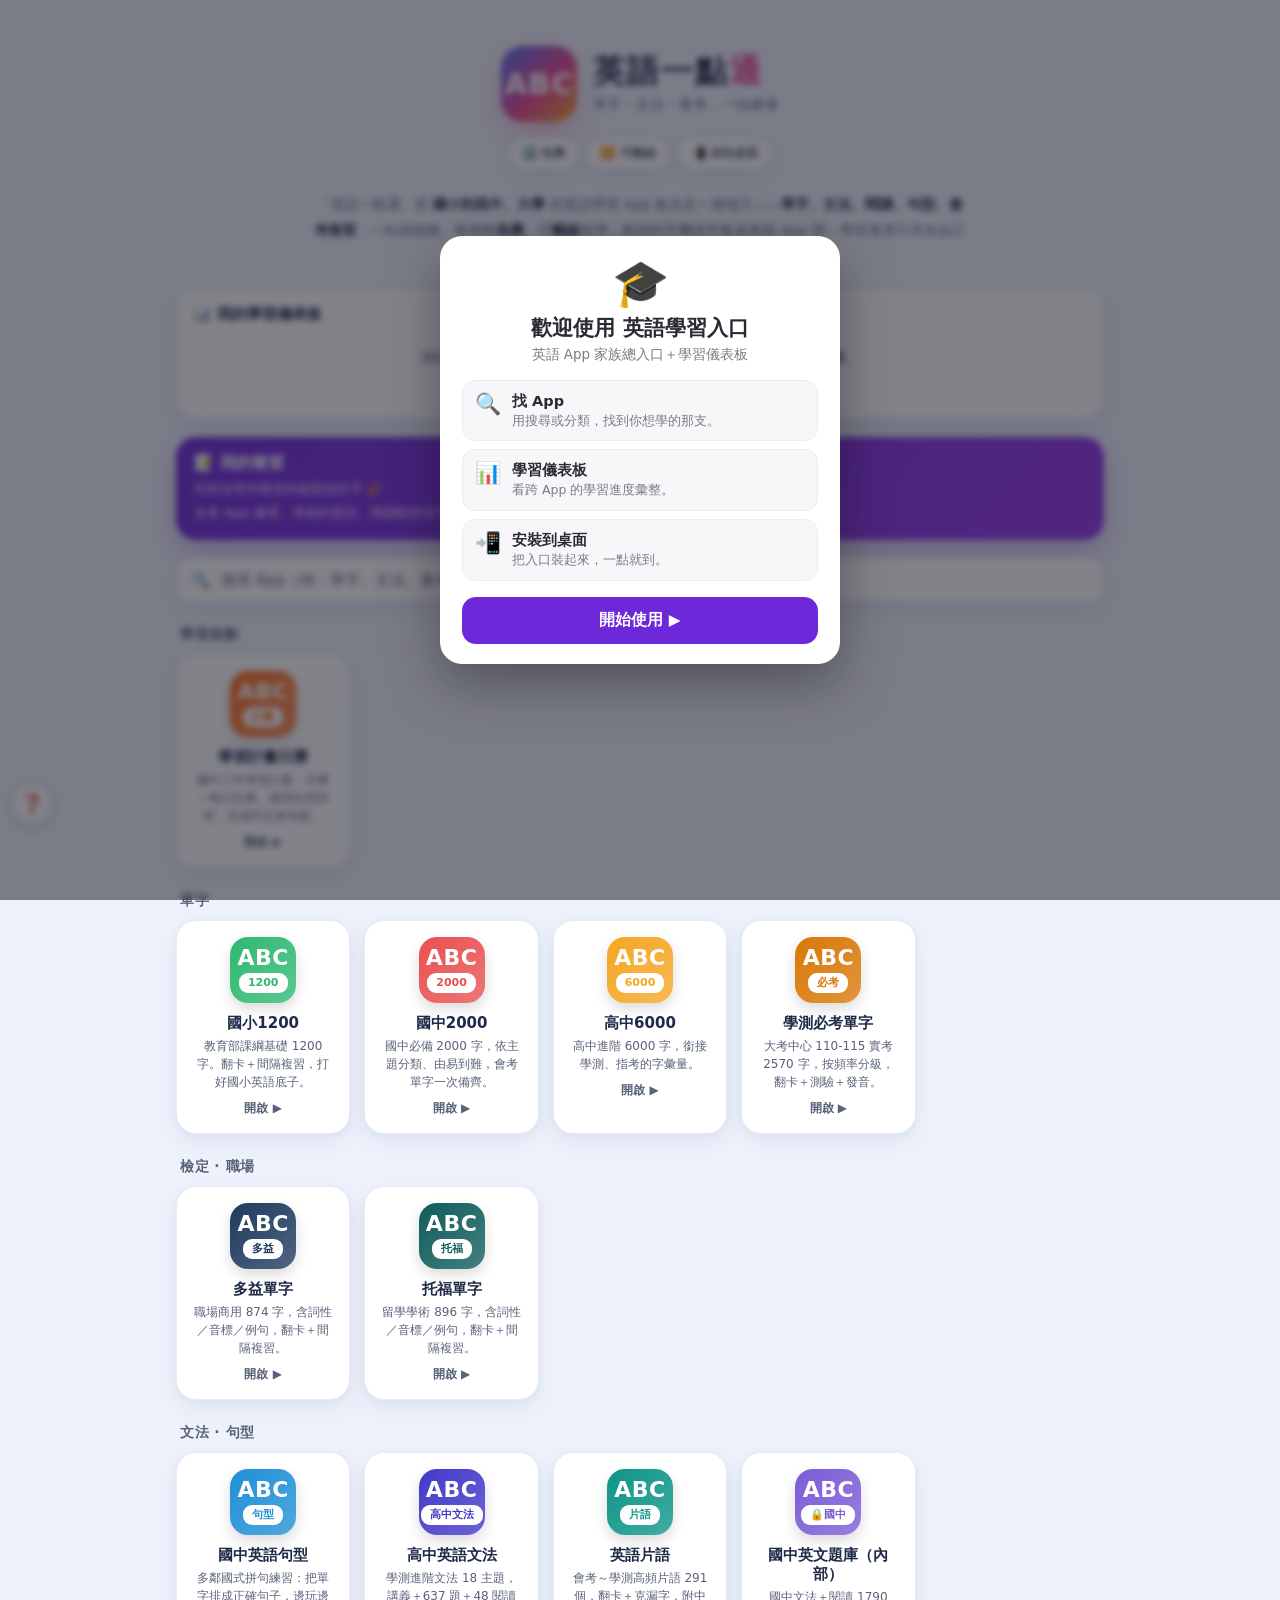
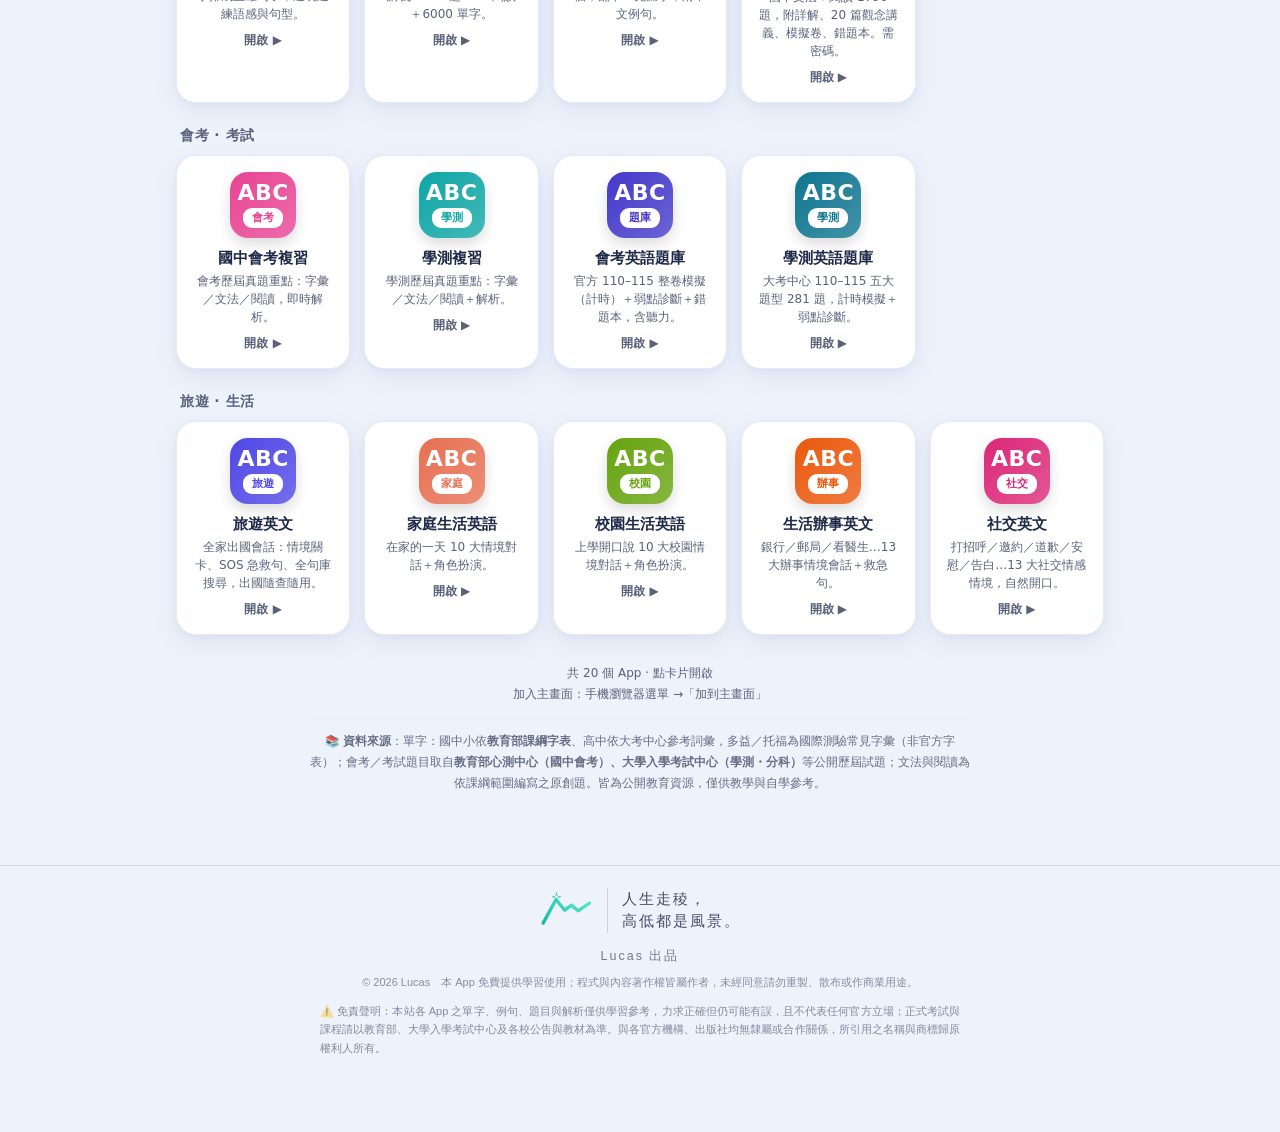
==== index.html @ 3173600f "style: 稜線 logo 重繪為實際版(左高峰+峰頂星芒+右側山稜) Co-Authored-By: Claude Opus 4.8 (1M context) <noreply@anthropic" ====
<!DOCTYPE html>
<html lang="zh-Hant">
<head>
<meta charset="UTF-8">
<meta name="viewport" content="width=device-width, initial-scale=1, viewport-fit=cover">
<meta name="theme-color" content="#4f6ef7">
<link rel="manifest" href="manifest.json">
<meta name="apple-mobile-web-app-capable" content="yes">
<meta name="mobile-web-app-capable" content="yes">
<meta name="apple-mobile-web-app-status-bar-style" content="default">
<meta name="apple-mobile-web-app-title" content="英語一點通">
<link rel="apple-touch-icon" href="apple-touch-icon.png">
<link rel="icon" type="image/png" sizes="192x192" href="icon-192.png">
<title>英語一點通</title>
<style>
  *{box-sizing:border-box;-webkit-tap-highlight-color:transparent}
  :root{--bg:#eef2fb;--card:#fff;--ink:#1e2a48;--muted:#59627a;--line:#e6ebf7;
        --sh:0 8px 24px rgba(40,64,140,.08),0 2px 6px rgba(40,64,140,.04)}
  @media (prefers-color-scheme:dark){:root{--bg:#12162200;--bg:#0f1626;--card:#1a2236;--ink:#eaeefb;--muted:#95a0bd;--line:#26314d;--sh:0 8px 24px rgba(0,0,0,.35)}}
  body{margin:0;font-family:"PingFang TC","Microsoft JhengHei",system-ui,sans-serif;background:var(--bg);color:var(--ink);-webkit-font-smoothing:antialiased}
  .wrap{max-width:960px;margin:0 auto;padding:24px 16px calc(40px + env(safe-area-inset-bottom))}
  header{padding:22px 0 6px}
  .banner{display:flex;align-items:center;justify-content:center;gap:16px}
  .banner .logo{flex:0 0 auto;width:76px;height:76px;border-radius:22px;display:flex;align-items:center;justify-content:center;font-weight:800;color:#fff;font-size:29px;letter-spacing:1px;background:linear-gradient(135deg,#4f6ef7,#e84393 55%,#f5a623);box-shadow:0 12px 26px rgba(232,67,147,.26)}
  .banner .htxt{text-align:left}
  .banner h1{font-size:32px;margin:0;font-weight:900;letter-spacing:2px;line-height:1.12;color:var(--ink)}
  .banner h1 .dot{color:#e84393}
  .banner .sub{margin:7px 0 0;color:var(--muted);font-size:13.5px;letter-spacing:.3px}
  header .tags{display:flex;gap:7px;justify-content:center;flex-wrap:wrap;margin-top:16px}
  header .tags span{font-size:12px;font-weight:700;color:var(--muted);background:var(--card);border:1px solid var(--line);border-radius:20px;padding:6px 13px;box-shadow:var(--sh)}
  .intro{max-width:660px;margin:16px auto 0;text-align:center;color:var(--muted);font-size:13.8px;line-height:1.9;padding:0 4px}
  .intro b{color:var(--ink)}
  #installBar{text-align:center;margin:16px auto 0}
  #installBar:empty{display:none}
  #installBar .ib{display:inline-flex;align-items:center;gap:8px;border:0;border-radius:14px;padding:12px 20px;font-size:14.5px;font-weight:800;cursor:pointer;background:linear-gradient(135deg,#4f6ef7,#7b8dff);color:#fff;box-shadow:0 8px 20px rgba(79,110,247,.3)}
  #installBar .ib.sec{background:#eef2ff;color:#4f6ef7}
  #installBar .tip{background:#fff7e6;border:1px solid #ffe0a3;border-radius:14px;padding:13px;font-size:13px;line-height:1.85;color:#5a4a1a;text-align:left;max-width:430px;margin:0 auto}
  #installBar .tip .x{display:inline-block;margin-top:6px;color:#4f6ef7;font-weight:800;cursor:pointer}
  .search{display:flex;align-items:center;gap:8px;background:var(--card);border:1px solid var(--line);border-radius:14px;padding:11px 14px;margin:18px 0 6px;box-shadow:var(--sh)}
  .search input{border:0;outline:0;background:none;flex:1;font-size:15px;color:var(--ink);font-family:inherit}
  .search input::placeholder{color:var(--muted)}
  h2.grp{font-size:14px;font-weight:800;color:var(--muted);margin:24px 4px 10px;letter-spacing:.5px}
  .grid{display:grid;grid-template-columns:repeat(auto-fill,minmax(150px,1fr));gap:14px}
  .card{position:relative;background:var(--card);border:1px solid var(--line);border-radius:20px;padding:16px;cursor:pointer;box-shadow:var(--sh);transition:transform .14s,box-shadow .14s;text-decoration:none;color:inherit;display:flex;flex-direction:column;align-items:center;text-align:center}
  .card:active{transform:scale(.97)}
  @media(hover:hover){.card:hover{transform:translateY(-3px)}}
  .ic{width:66px;height:66px;border-radius:18px;display:flex;flex-direction:column;align-items:center;justify-content:center;color:#fff;margin-bottom:11px;box-shadow:0 6px 14px rgba(0,0,0,.14)}
  .ic b{font-size:22px;font-weight:800;letter-spacing:.5px;line-height:1}
  .ic .pill{margin-top:4px;background:#fff;border-radius:9px;font-size:11px;font-weight:800;padding:2px 9px;line-height:1.5}
  .card .nm{font-weight:800;font-size:15px}
  .card .ds{font-size:12px;color:var(--muted);margin-top:4px;line-height:1.5}
  .card .go{margin-top:9px;font-size:12px;font-weight:800;color:var(--muted)}
  .card.soon{opacity:.62}
  .card.soon .go{color:#c98a00}
  .badge-soon{position:absolute;top:10px;right:10px;background:#fff3cd;color:#8a6d1a;font-size:10px;font-weight:800;padding:2px 7px;border-radius:8px}
  .empty{text-align:center;color:var(--muted);padding:30px;font-size:14px}
  footer{text-align:center;color:var(--muted);font-size:12px;margin-top:28px;line-height:1.7}
  footer .src{max-width:660px;margin:14px auto 0;font-size:11.5px;line-height:1.85;opacity:.92;border-top:1px solid var(--line);padding-top:12px}
  footer .src b{font-weight:800}
  .dash{background:var(--card);border:1px solid var(--line);border-radius:20px;padding:16px;margin:18px 0 6px;box-shadow:var(--sh)}
  .dash h3{margin:0 0 12px;font-size:15px;display:flex;align-items:center;gap:8px}
  .dstats{display:grid;grid-template-columns:1fr 1fr 1fr;gap:10px}
  .dstat{text-align:center;background:var(--bg);border-radius:14px;padding:12px 6px}
  .dstat b{display:block;font-size:26px;font-weight:900;color:var(--ink);line-height:1.1}
  .dstat span{font-size:11.5px;color:var(--muted)}
  .dapps{display:grid;gap:9px;margin-top:12px}
  .dapp{display:flex;align-items:center;gap:10px;background:var(--bg);border-radius:12px;padding:10px 12px;text-decoration:none;color:inherit}
  .dapp .dnm{font-weight:800;font-size:14px}.dapp .dmeta{font-size:11.5px;color:var(--muted)}
  .dapp .dgo{margin-left:auto;font-size:12px;color:var(--muted);font-weight:800}
  .dwords{margin-top:12px}
  .dwords summary{cursor:pointer;font-weight:700;font-size:13.5px;color:var(--muted)}
  .wchip{display:inline-block;background:var(--bg);border:1px solid var(--line);border-radius:8px;padding:3px 9px;margin:3px 3px 0 0;font-size:13px}
  .dash .demp{color:var(--muted);font-size:13px;text-align:center;padding:10px 6px;line-height:1.8}
</style>
</head>
<body>
<div class="wrap">
  <header>
    <div class="banner">
      <div class="logo">ABC</div>
      <div class="htxt">
        <h1>英語一點<span class="dot">通</span></h1>
        <p class="sub">單字・文法・會考，一站練會</p>
      </div>
    </div>
    <div class="tags"><span>🆓 免費</span><span>📴 可離線</span><span>📲 加到桌面</span></div>
  </header>

  <p class="intro">「英語一點通」把 <b>國小到高中、大學</b> 的英語學習 App 集合在一個地方——<b>單字、文法、閱讀、句型、會考複習</b>，一站就能練。每個都<b>免費</b>、可<b>離線</b>使用，能加到手機或平板桌面當 App 開；學習進度只存在自己的裝置，<b>不上傳任何資料</b>。</p>

  <div id="installBar"></div>

  <div class="dash" id="dash"></div>

  <div class="search">🔍 <input id="q" type="search" placeholder="搜尋 App（例：單字、文法、會考…）" oninput="render()"></div>

  <div id="list"></div>

  <footer>
    共 <span id="count">0</span> 個 App · 點卡片開啟<br>
    加入主畫面：手機瀏覽器選單 →「加到主畫面」
    <div class="src">📚 <b>資料來源</b>：單字：國中小依<b>教育部課綱字表</b>、高中依大考中心參考詞彙，多益／托福為國際測驗常見字彙（非官方字表）；會考／考試題目取自<b>教育部心測中心（國中會考）、大學入學考試中心（學測・分科）</b>等公開歷屆試題；文法與閱讀為依課綱範圍編寫之原創題。皆為公開教育資源，僅供教學與自學參考。</div>
  </footer>
</div>

<script>
/* ========================================================================
   要新增 App：在下面 APPS 陣列加一筆就好，版面會自動排（支援很多個）。
   欄位： name 名稱 / desc 一句說明 / color 品牌色 / pill 圖示藥丸字 /
          url 網址(null = 尚未上線，顯示「即將上線」) / group 分類
   ======================================================================== */
const APPS = [
  // ── 學習規劃 ──
  { name:"學習計畫日曆", desc:"國中三年學習計畫：月曆＋每日任務、補習自習排程，完成升忍者等級。", color:"#ff6a1a", pill:"計畫", group:"學習規劃", url:"https://fullmodel-star.github.io/study-planner/" },
  // ── 單字 ──
  { name:"國小1200", desc:"教育部課綱基礎 1200 字。翻卡＋間隔複習，打好國小英語底子。", color:"#2eb872", pill:"1200", group:"單字", url:"https://fullmodel-star.github.io/english1200/" },
  { name:"國中2000", desc:"國中必備 2000 字，依主題分類、由易到難，會考單字一次備齊。", color:"#e8504f", pill:"2000", group:"單字", url:"https://fullmodel-star.github.io/english2000/" },
  { name:"高中6000", desc:"高中進階 6000 字，銜接學測、指考的字彙量。", color:"#f5a623", pill:"6000", group:"單字", url:"https://fullmodel-star.github.io/english6000/" },
  { name:"學測必考單字", desc:"大考中心 110-115 實考 2570 字，按頻率分級，翻卡＋測驗＋發音。", color:"#d97706", pill:"必考", group:"單字", url:"https://fullmodel-star.github.io/gsat-core/" },
  { name:"多益單字", desc:"職場商用 874 字，含詞性／音標／例句，翻卡＋間隔複習。", color:"#1e3a5f", pill:"多益", group:"檢定 · 職場", url:"https://fullmodel-star.github.io/toeic-vocab/" },
  { name:"托福單字", desc:"留學學術 896 字，含詞性／音標／例句，翻卡＋間隔複習。", color:"#0f5c5c", pill:"托福", group:"檢定 · 職場", url:"https://fullmodel-star.github.io/toefl-vocab/" },
  // ── 文法 · 句型 ──
  { name:"國中英語句型", desc:"多鄰國式拼句練習：把單字排成正確句子，邊玩邊練語感與句型。", color:"#1f8fd6", pill:"句型", group:"文法 · 句型", url:"https://fullmodel-star.github.io/englishS/" },
  { name:"高中英語文法", desc:"學測進階文法 18 主題，講義＋637 題＋48 閱讀＋6000 單字。", color:"#4338ca", pill:"高中文法", group:"文法 · 句型", url:"https://fullmodel-star.github.io/hs-grammar/" },
  { name:"英語片語", desc:"會考～學測高頻片語 291 個，翻卡＋克漏字，附中文例句。", color:"#0d9488", pill:"片語", group:"文法 · 句型", url:"https://fullmodel-star.github.io/english-phrases/" },
  // ── 會考 · 考試 ──
  { name:"國中會考複習", desc:"會考歷屆真題重點：字彙／文法／閱讀，即時解析。", color:"#e84393", pill:"會考", group:"會考 · 考試", url:"https://fullmodel-star.github.io/cap-english/" },
  { name:"學測複習", desc:"學測歷屆真題重點：字彙／文法／閱讀＋解析。", color:"#0ea5a5", pill:"學測", group:"會考 · 考試", url:"https://fullmodel-star.github.io/gsat-english/" },
  { name:"會考英語題庫", desc:"官方 110–115 整卷模擬（計時）＋弱點診斷＋錯題本，含聽力。", color:"#4338ca", pill:"題庫", group:"會考 · 考試", url:"https://fullmodel-star.github.io/cap-qbank/" },
  { name:"學測英語題庫", desc:"大考中心 110–115 五大題型 281 題，計時模擬＋弱點診斷。", color:"#0e7490", pill:"學測", group:"會考 · 考試", url:"https://fullmodel-star.github.io/gsat-qbank/" },
  { name:"國中英文題庫（內部）", desc:"國中文法＋閱讀 1790 題，附詳解、20 篇觀念講義、模擬卷、錯題本。需密碼。", color:"#7b5bd6", pill:"🔒國中", group:"文法 · 句型", url:"https://fullmodel-star.github.io/junior_english/" },
  // ── 旅遊 · 生活 ──
  { name:"旅遊英文", desc:"全家出國會話：情境關卡、SOS 急救句、全句庫搜尋，出國隨查隨用。", color:"#4f46e5", pill:"旅遊", group:"旅遊 · 生活", url:"https://fullmodel-star.github.io/travel-english/" },
  { name:"家庭生活英語", desc:"在家的一天 10 大情境對話＋角色扮演。", color:"#e76f51", pill:"家庭", group:"旅遊 · 生活", url:"https://fullmodel-star.github.io/family-english/" },
  { name:"校園生活英語", desc:"上學開口說 10 大校園情境對話＋角色扮演。", color:"#65a30d", pill:"校園", group:"旅遊 · 生活", url:"https://fullmodel-star.github.io/campus-english/" },
  { name:"生活辦事英文", desc:"銀行／郵局／看醫生…13 大辦事情境會話＋救急句。", color:"#ea580c", pill:"辦事", group:"旅遊 · 生活", url:"https://fullmodel-star.github.io/errand-english/" },
  { name:"社交英文", desc:"打招呼／邀約／道歉／安慰／告白…13 大社交情感情境，自然開口。", color:"#db2777", pill:"社交", group:"旅遊 · 生活", url:"https://fullmodel-star.github.io/social-english/" },
];
// 分類顯示順序（新分類會自動接在後面）
const GROUP_ORDER = ["學習規劃","單字","檢定 · 職場","文法 · 句型","會考 · 考試","旅遊 · 生活"];

function lighten(hex,t){const c=[1,3,5].map(i=>parseInt(hex.substr(i,2),16));return"#"+c.map(v=>Math.round(v+(255-v)*t).toString(16).padStart(2,"0")).join("");}
function card(a){
  const soon=!a.url;
  const tag=`<div class="ic" style="background:linear-gradient(135deg,${a.color},${lighten(a.color,.22)})"><b>ABC</b><span class="pill" style="color:${a.color}">${a.pill}</span></div>`;
  const inner=`${tag}<div class="nm">${a.name}</div><div class="ds">${a.desc}</div><div class="go">${soon?"即將上線":"開啟 ▶"}</div>${soon?'<span class="badge-soon">即將上線</span>':''}`;
  if(soon)return `<div class="card soon" title="尚未上線">${inner}</div>`;
  return `<a class="card" href="${a.url}">${inner}</a>`;
}
function render(){
  const q=(document.getElementById("q").value||"").trim().toLowerCase();
  const list=APPS.filter(a=>!q||(a.name+a.desc+a.group).toLowerCase().includes(q));
  document.getElementById("count").textContent=APPS.length;
  const groups=[...new Set(list.map(a=>a.group))].sort((x,y)=>{
    let ix=GROUP_ORDER.indexOf(x),iy=GROUP_ORDER.indexOf(y);
    if(ix<0)ix=99;if(iy<0)iy=99;return ix-iy;});
  let h="";
  groups.forEach(g=>{
    h+=`<h2 class="grp">${g}</h2><div class="grid">`+list.filter(a=>a.group===g).map(card).join("")+`</div>`;
  });
  document.getElementById("list").innerHTML = h || '<div class="empty">找不到符合的 App 🔍</div>';
}
render();

/* ===== 學習儀表板（跨 App 彙整，同網域 localStorage 互通）===== */
function readJSON(k){try{return JSON.parse(localStorage.getItem(k))||null}catch(e){return null}}
const EXAM_APPS=[
  {p:"cap",  name:"國中會考複習", url:"https://fullmodel-star.github.io/cap-english/",  color:"#e84393"},
  {p:"gsat", name:"學測複習",     url:"https://fullmodel-star.github.io/gsat-english/", color:"#0ea5a5"},
];
const VOCAB_APPS=[
  {k:"engpomo_v1_1200", name:"國小1200", url:"https://fullmodel-star.github.io/english1200/", color:"#2eb872"},
  {k:"engpomo_v1_2000", name:"國中2000", url:"https://fullmodel-star.github.io/english2000/", color:"#e8504f"},
  {k:"engpomo_v1_6000", name:"高中6000", url:"https://fullmodel-star.github.io/english6000/", color:"#f5a623"},
  {k:"engpomo_v1_toeic", name:"多益單字", url:"https://fullmodel-star.github.io/toeic-vocab/", color:"#1e40af"},
  {k:"engpomo_v1_toefl", name:"托福單字", url:"https://fullmodel-star.github.io/toefl-vocab/", color:"#14532d"},
];
const QBANK_APPS=[
  {k:"cap_qb_v1",  name:"會考英語題庫", url:"https://fullmodel-star.github.io/cap-qbank/",  color:"#4338ca"},
  {k:"gsat_qb_v1", name:"學測英語題庫", url:"https://fullmodel-star.github.io/gsat-qbank/", color:"#0e7490"},
];
const CONV_APPS=[
  {k:"trip_en_global",   name:"旅遊英文",     url:"https://fullmodel-star.github.io/travel-english/", color:"#0ea5e9"},
  {k:"family_en_global", name:"家庭生活英語", url:"https://fullmodel-star.github.io/family-english/", color:"#e76f51"},
  {k:"campus_en_global", name:"校園生活英語", url:"https://fullmodel-star.github.io/campus-english/", color:"#65a30d"},
  {k:"life_en_global",   name:"生活辦事英文", url:"https://fullmodel-star.github.io/errand-english/", color:"#ea580c"},
  {k:"social_en_global", name:"社交英文",     url:"https://fullmodel-star.github.io/social-english/", color:"#db2777"},
];
function renderDash(){
  const el=document.getElementById("dash");if(!el)return;const now=Date.now();
  let allWords=[],examWrong=0,units=0,exPer=[],any=false;
  EXAM_APPS.forEach(a=>{
    const w=readJSON(a.p+"_words")||{}, wr=readJSON(a.p+"_wrong")||{}, un=readJSON(a.p+"_units")||{};
    const nw=Object.keys(w).length,nwr=Object.keys(wr).length,nu=Object.keys(un).length;
    if(nw||nwr||nu)any=true;
    Object.keys(w).forEach(k=>allWords.push({w:k,app:a.name}));
    examWrong+=nwr;units+=nu;exPer.push({...a,nw,nwr,nu});
  });
  let vLearned=0,vDue=0,vPer=[];
  VOCAB_APPS.forEach(a=>{
    const S=readJSON(a.k)||{}, srs=S.srs||{};
    const learned=Object.keys(srs).length;
    const due=Object.keys(srs).reduce((n,k)=>{const e=srs[k];return n+((e&&e.due&&e.due<=now)?1:0);},0);
    if(learned)any=true;
    vLearned+=learned;vDue+=due;vPer.push({...a,learned,due});
  });
  let qDone=0,qWrong=0,qPer=[];
  QBANK_APPS.forEach(a=>{
    const S=readJSON(a.k)||{}, rec=S.rec||{}, wr=(S.wrong||[]);
    const done=Object.keys(rec).length, corr=Object.values(rec).filter(x=>x&&x.correct).length, nwr=wr.length;
    if(done||nwr)any=true;
    qDone+=done;qWrong+=nwr;qPer.push({...a,done,corr,nwr});
  });
  let cPer=[];
  CONV_APPS.forEach(a=>{
    const S=readJSON(a.k)||{}, cards=S.cards||{};
    const practiced=Object.keys(cards).length;
    if(practiced)any=true;
    cPer.push({...a,practiced});
  });
  if(!any){el.innerHTML='<h3>📊 我的學習儀表板</h3><div class="demp">開始用各 App 學習後，這裡會自動彙整你的<b>已學單字、待複習與完成進度</b>。<br>（資料只存在本裝置，不上傳）</div>';return;}
  const uniq=[...new Set(allWords.map(x=>x.w))];
  const totalReview=examWrong+vDue+qWrong;
  const qcards=qPer.filter(a=>a.done||a.nwr).map(a=>`<a class="dapp" href="${a.url}"><span style="width:10px;height:10px;border-radius:50%;flex:0 0 auto;background:${a.color}"></span><div><div class="dnm">${a.name}</div><div class="dmeta">作答 ${a.done} 題・答對率 ${a.done?Math.round(a.corr/a.done*100):0}%${a.nwr?"・<b style='color:#d9822b'>錯題 "+a.nwr+"</b>":""}</div></div><span class="dgo">開啟 ▶</span></a>`).join("");
  const vcards=vPer.filter(a=>a.learned).map(a=>`<a class="dapp" href="${a.url}"><span style="width:10px;height:10px;border-radius:50%;flex:0 0 auto;background:${a.color}"></span><div><div class="dnm">${a.name}</div><div class="dmeta">已學 ${a.learned} 字${a.due?"・<b style='color:#d9822b'>待複習 "+a.due+"</b>":"・已複習完 ✓"}</div></div><span class="dgo">開啟 ▶</span></a>`).join("");
  const ecards=exPer.filter(a=>a.nw||a.nwr||a.nu).map(a=>`<a class="dapp" href="${a.url}"><span style="width:10px;height:10px;border-radius:50%;flex:0 0 auto;background:${a.color}"></span><div><div class="dnm">${a.name}</div><div class="dmeta">生字 ${a.nw}・錯題 ${a.nwr}・完成 ${a.nu} 單元</div></div><span class="dgo">開啟 ▶</span></a>`).join("");
  const ccards=cPer.filter(a=>a.practiced).map(a=>`<a class="dapp" href="${a.url}"><span style="width:10px;height:10px;border-radius:50%;flex:0 0 auto;background:${a.color}"></span><div><div class="dnm">${a.name}</div><div class="dmeta">已練 ${a.practiced} 句</div></div><span class="dgo">開啟 ▶</span></a>`).join("");
  const chips=allWords.slice().sort((x,y)=>x.w.localeCompare(y.w)).map(x=>`<span class="wchip" title="${x.app}">${x.w}</span>`).join("");
  el.innerHTML=`<h3>📊 我的學習儀表板</h3>
    <div class="dstats">
      <div class="dstat"><b>${vLearned}</b><span>📖 已學單字</span></div>
      <div class="dstat"><b style="${totalReview?'color:#d9822b':''}">${totalReview}</b><span>🔁 今日待複習</span></div>
      <div class="dstat"><b>${units}</b><span>✅ 完成單元</span></div>
    </div>
    ${vcards?`<div style="font-size:12px;font-weight:800;color:var(--muted);margin:14px 2px 6px">📚 單字複習</div><div class="dapps">${vcards}</div>`:""}
    ${qcards?`<div style="font-size:12px;font-weight:800;color:var(--muted);margin:14px 2px 6px">📝 官方題庫（整卷模擬）</div><div class="dapps">${qcards}</div>`:""}
    ${ecards?`<div style="font-size:12px;font-weight:800;color:var(--muted);margin:14px 2px 6px">📚 會考・學測（講義）</div><div class="dapps">${ecards}</div>`:""}
    ${ccards?`<div style="font-size:12px;font-weight:800;color:var(--muted);margin:14px 2px 6px">🗣️ 生活會話</div><div class="dapps">${ccards}</div>`:""}
    ${allWords.length?`<details class="dwords"><summary>📒 我的考試生字本（${uniq.length}）</summary><div style="margin-top:8px">${chips}</div></details>`:""}`;
}
renderDash();

/* ===== 安裝到桌面 (PWA) ===== */
(function(){
  var dp=null;
  function iss(){return (window.matchMedia&&matchMedia("(display-mode: standalone)").matches)||navigator.standalone===true;}
  function iios(){return /iphone|ipad|ipod/i.test(navigator.userAgent)||(navigator.platform==="MacIntel"&&navigator.maxTouchPoints>1);}
  function ren(){var el=document.getElementById("installBar");if(!el)return;
    if(iss()){el.innerHTML="";return;}
    if(dp){el.innerHTML='<button class="ib" onclick="__hubInstall()">📲 把「英語一點通」加到桌面 ➕</button>';}
    else if(iios()){el.innerHTML='<button class="ib sec" onclick="__hubIOS()">📲 加到 iPad / iPhone 主畫面 ›</button>';}
    else{el.innerHTML="";}}
  window.addEventListener("beforeinstallprompt",function(e){e.preventDefault();dp=e;ren();});
  window.addEventListener("appinstalled",function(){dp=null;ren();});
  window.__hubInstall=function(){if(!dp)return;dp.prompt();dp.userChoice.finally(function(){dp=null;ren();});};
  window.__hubIOS=function(){var el=document.getElementById("installBar");el.innerHTML='<div class="tip">📲 <b>加到 iPad / iPhone 桌面：</b><br>1. 用 <b>Safari</b> 開啟本頁<br>2. 點「分享 ⬆️」<br>3. 往下找「<b>加入主畫面 ➕</b>」<br>4. 右上按「新增」完成<br><span class="x" onclick="__hubClose()">知道了 ✓</span></div>';};
  window.__hubClose=function(){ren();};
  ren();
})();
if("serviceWorker" in navigator){
  var __hadCtrl=!!navigator.serviceWorker.controller, __reloading=false;
  navigator.serviceWorker.addEventListener("controllerchange",function(){
    if(!__hadCtrl){__hadCtrl=true;return;}           /* 首次安裝不重載 */
    if(__reloading)return; __reloading=true;
    location.reload();                                /* 偵測到新版→自動更新 */
  });
  navigator.serviceWorker.register("sw.js").then(function(reg){
    if(reg.update)reg.update();                       /* 每次開啟主動檢查更新 */
    setInterval(function(){try{reg.update()}catch(e){}},60*60*1000);
  }).catch(()=>{});
}
</script>
<script>/*ENGREVIEW*/(function(){if(window.EngReview)return;
var WK='engreview.wrong',VK='engreview.words',APP={"id": "english-hub", "name": "英語學習入口"};
function load(k){try{return JSON.parse(localStorage.getItem(k)||'{}')}catch(e){return{}}}
function save(k,o){try{localStorage.setItem(k,JSON.stringify(o))}catch(e){}}
function hash(s){var h=0,i;for(i=0;i<s.length;i++){h=(h*31+s.charCodeAt(i))|0}return(h>>>0).toString(36)}
function now(){return Date.now()}
var BOX=[0,1,3,7,16,40];
function addWrong(r){var w=load(WK);var id=hash((r.app||APP.id)+'|'+r.stem+'|'+(r.options||[]).join('~'));var e=w[id]||{id:id,first:now(),n:0};
 e.app=r.app||APP.id;e.appName=r.appName||APP.name;e.cat=r.cat||'其他';e.stem=r.stem;e.options=r.options;e.your=r.your;e.ans=r.ans;e.expl=r.expl||'';
 e.box=0;e.streak=0;e.due=now();e.n=(e.n||0)+1;e.ts=now();w[id]=e;save(WK,w);}
function graded(id,ok){var w=load(WK),e=w[id];if(!e)return;if(ok){e.streak=(e.streak||0)+1;e.box=Math.min((e.box||0)+1,BOX.length-1);if(e.streak>=2){delete w[id];save(WK,w);return;}e.due=now()+BOX[e.box]*86400000;}else{e.streak=0;e.box=0;e.due=now();}e.ts=now();w[id]=e;save(WK,w);}
function addWord(word,zh,pos,cat){var v=load(VK),k=String(word||'').toLowerCase().trim();if(!k)return false;
 if(!v[k]){v[k]={word:word,zh:zh||'（待查）',pos:pos||'',app:APP.id,appName:APP.name,cat:cat||'',box:0,streak:0,due:now(),ts:now()};save(VK,v);return true;}
 else{if((!v[k].zh||v[k].zh==='（待查）')&&zh){v[k].zh=zh;save(VK,v);}return false;}}
function setWordZh(word,zh){var v=load(VK),k=String(word).toLowerCase();if(v[k]){v[k].zh=zh;v[k].box=0;save(VK,v);}}
function wordGraded(word,ok){var v=load(VK),k=String(word).toLowerCase(),e=v[k];if(!e)return;if(ok){e.streak=(e.streak||0)+1;e.box=Math.min((e.box||0)+1,BOX.length-1);if(e.streak>=2){e.mastered=1;}e.due=now()+BOX[e.box]*86400000;}else{e.streak=0;e.box=0;e.mastered=0;e.due=now();}save(VK,v);}
function removeWord(word){var v=load(VK);delete v[String(word).toLowerCase()];save(VK,v);}
function cnt(o,due){var n=0,k;for(k in o){if(!due||o[k].due<=now())n++;}return n;}
window.EngReview={app:APP,addWrong:addWrong,graded:graded,addWord:addWord,setWordZh:setWordZh,wordGraded:wordGraded,removeWord:removeWord,
 wrong:function(){return load(WK)},words:function(){return load(VK)},
 wrongCount:function(d){return cnt(load(WK),d)},wordCount:function(d){return cnt(load(VK),d)}};
})();</script>
<script>/*ENGWC*/(function(){if(window.__engwc)return;window.__engwc=1;
var CFG={"ns": "english-hub", "emoji": "🎓", "title": "英語學習入口", "theme": "#6d28d9", "tagline": "英語 App 家族總入口＋學習儀表板", "steps": [["🔍", "找 App", "用搜尋或分類，找到你想學的那支。"], ["📊", "學習儀表板", "看跨 App 的學習進度彙整。"], ["📲", "安裝到桌面", "把入口裝起來，一點就到。"]]};var K='engwc.'+CFG.ns+'.done';
var css='.engwc-ov{position:fixed;inset:0;background:rgba(28,28,40,.55);-webkit-backdrop-filter:blur(3px);backdrop-filter:blur(3px);z-index:2147483000;display:none;align-items:center;justify-content:center;padding:18px}'
+'.engwc-ov.show{display:flex}'
+'.engwc-card{background:#fff;color:#2a2a33;border-radius:22px;max-width:400px;width:100%;padding:24px 22px 20px;box-shadow:0 20px 55px rgba(0,0,0,.35);max-height:88vh;overflow:auto;font-family:-apple-system,\"PingFang TC\",\"Microsoft JhengHei\",system-ui,sans-serif;animation:engwcIn .25s ease}'
+'@keyframes engwcIn{from{opacity:0;transform:translateY(12px) scale(.98)}to{opacity:1;transform:none}}'
+'.engwc-emoji{font-size:46px;text-align:center;line-height:1}'
+'.engwc-h{text-align:center;margin:8px 0 2px;font-size:21px;font-weight:800}'
+'.engwc-sub{text-align:center;color:#7a7a86;font-size:13.5px;margin-bottom:15px;line-height:1.5}'
+'.engwc-step{display:flex;gap:11px;align-items:flex-start;background:#f7f7fa;border:1px solid #ececf0;border-radius:13px;padding:10px 12px;margin-bottom:8px}'
+'.engwc-i{font-size:21px;flex:0 0 auto;line-height:1.3}'
+'.engwc-step b{font-size:14.5px}.engwc-step>div>div{font-size:12.5px;color:#7a7a86;line-height:1.5;margin-top:1px}'
+'.engwc-start{width:100%;border:0;border-radius:14px;padding:13px;font-size:15.5px;font-weight:800;color:#fff;background:'+CFG.theme+';cursor:pointer;margin-top:8px;font-family:inherit}'
+'.engwc-help{position:fixed;left:calc(12px + env(safe-area-inset-left));bottom:calc(76px + env(safe-area-inset-bottom));z-index:2147482000;width:40px;height:40px;border-radius:50%;border:1px solid #e2e2ea;background:rgba(255,255,255,.94);color:#666;font-size:18px;cursor:pointer;box-shadow:0 3px 12px rgba(0,0,0,.18);padding:0}'
+'.engwc-home{position:fixed;left:calc(60px + env(safe-area-inset-left));bottom:calc(76px + env(safe-area-inset-bottom));z-index:2147482000;height:40px;border-radius:20px;border:1px solid #e2e2ea;background:rgba(255,255,255,.94);color:#555;font-size:13px;font-weight:700;cursor:pointer;box-shadow:0 3px 12px rgba(0,0,0,.18);padding:0 13px}';
var st=document.createElement('style');st.textContent=css;document.head.appendChild(st);
var steps=CFG.steps.map(function(s){return '<div class=\"engwc-step\"><span class=\"engwc-i\">'+s[0]+'</span><div><b>'+s[1]+'</b><div>'+s[2]+'</div></div></div>';}).join('');
var ov=document.createElement('div');ov.className='engwc-ov';
ov.innerHTML='<div class=\"engwc-card\"><div class=\"engwc-emoji\">'+CFG.emoji+'</div><div class=\"engwc-h\">歡迎使用 '+CFG.title+'</div><div class=\"engwc-sub\">'+CFG.tagline+'</div>'+steps+'<button class=\"engwc-start\">開始使用 ▶</button></div>';
document.body.appendChild(ov);
var hb=document.createElement('button');hb.className='engwc-help';hb.setAttribute('aria-label','使用說明');hb.textContent='❓';document.body.appendChild(hb);
if(CFG.ns!=='english-hub'){var hm=document.createElement('button');hm.className='engwc-home';hm.setAttribute('aria-label','回英語一點通入口');hm.innerHTML='⬅ 入口';hm.addEventListener('click',function(){location.href='https://fullmodel-star.github.io/english-hub/';});document.body.appendChild(hm);}
function show(){ov.classList.add('show');}function close(){ov.classList.remove('show');try{localStorage.setItem(K,'1');}catch(e){}}
ov.querySelector('.engwc-start').addEventListener('click',close);
ov.addEventListener('click',function(e){if(e.target===ov)close();});
hb.addEventListener('click',show);
try{if(!localStorage.getItem(K))setTimeout(show,500);}catch(e){setTimeout(show,500);}
})();</script>
<script>/*REVIEWUI*/(function(){if(window.__rvc)return;window.__rvc=1;
var R=window.EngReview;if(!R){return;}
var MYID=R.app.id, ISHUB=(MYID==='english-hub');
var NSMAP={"english1200": {"name": "國小1200單字", "url": "https://fullmodel-star.github.io/english1200/"}, "english2000": {"name": "國中2000單字", "url": "https://fullmodel-star.github.io/english2000/"}, "english6000": {"name": "高中6000單字", "url": "https://fullmodel-star.github.io/english6000/"}, "gsat-core": {"name": "學測必考單字", "url": "https://fullmodel-star.github.io/gsat-core/"}, "toeic-vocab": {"name": "多益單字", "url": "https://fullmodel-star.github.io/toeic-vocab/"}, "toefl-vocab": {"name": "托福單字", "url": "https://fullmodel-star.github.io/toefl-vocab/"}, "englishS": {"name": "國中英語句型", "url": "https://fullmodel-star.github.io/englishS/"}, "enghs": {"name": "高中英語文法", "url": "https://fullmodel-star.github.io/hs-grammar/"}, "english-phrases": {"name": "英語片語", "url": "https://fullmodel-star.github.io/english-phrases/"}, "cap-english": {"name": "國中會考複習", "url": "https://fullmodel-star.github.io/cap-english/"}, "gsat-english": {"name": "學測複習", "url": "https://fullmodel-star.github.io/gsat-english/"}, "cap-qbank": {"name": "會考英語題庫", "url": "https://fullmodel-star.github.io/cap-qbank/"}, "gsat-qbank": {"name": "學測英語題庫", "url": "https://fullmodel-star.github.io/gsat-qbank/"}, "travel-english": {"name": "旅遊英文", "url": "https://fullmodel-star.github.io/travel-english/"}, "family-english": {"name": "家庭生活英語", "url": "https://fullmodel-star.github.io/family-english/"}, "campus-english": {"name": "校園生活英語", "url": "https://fullmodel-star.github.io/campus-english/"}, "errand-english": {"name": "生活辦事英文", "url": "https://fullmodel-star.github.io/errand-english/"}, "social-english": {"name": "社交英文", "url": "https://fullmodel-star.github.io/social-english/"}};
function esc(s){return (s==null?'':String(s)).replace(/&/g,'&amp;').replace(/</g,'&lt;').replace(/>/g,'&gt;');}
function speak(t){try{var u=new SpeechSynthesisUtterance(t);u.lang='en-US';u.rate=.9;speechSynthesis.cancel();speechSynthesis.speak(u);}catch(e){}}
var L=['A','B','C','D','E','F'],NOW=Date.now();
var css=''
+'.rvc-fab{position:fixed;left:calc(12px + env(safe-area-inset-left));bottom:calc(124px + env(safe-area-inset-bottom));z-index:2147482500;height:40px;border-radius:20px;border:0;background:#6d28d9;color:#fff;font-size:13.5px;font-weight:800;cursor:pointer;box-shadow:0 4px 14px rgba(109,40,217,.4);padding:0 14px;font-family:inherit;display:none}'
+'.rvc-fab .bdg{background:#fff;color:#6d28d9;border-radius:10px;padding:0 6px;margin-left:6px;font-size:12px}'
+'.rvc-card{background:linear-gradient(135deg,#6d28d9,#9333ea);color:#fff;border-radius:20px;padding:16px 18px;margin:18px 0 6px;box-shadow:0 10px 26px rgba(109,40,217,.28)}'
+'.rvc-card h3{margin:0 0 3px;font-size:16px}.rvc-card .rvc-sub{font-size:12.5px;opacity:.92;margin-bottom:12px}'
+'.rvc-approw{display:flex;align-items:center;gap:10px;background:rgba(255,255,255,.15);border-radius:12px;padding:10px 12px;margin-bottom:8px;text-decoration:none;color:#fff}'
+'.rvc-approw .an{font-weight:800;font-size:14px}.rvc-approw .am{font-size:11.5px;opacity:.9}.rvc-approw .ag{margin-left:auto;font-weight:800;font-size:12.5px}'
+'.rvc-none{font-size:13px;opacity:.9;line-height:1.8}'
+'.rvc-ov{position:fixed;inset:0;background:rgba(20,20,32,.6);-webkit-backdrop-filter:blur(3px);backdrop-filter:blur(3px);z-index:2147483600;display:flex;align-items:flex-end;justify-content:center}'
+'.rvc-sheet{background:#f5f7fb;color:#1e2a48;width:100%;max-width:600px;max-height:92vh;border-radius:22px 22px 0 0;overflow:auto;padding:16px 16px calc(24px + env(safe-area-inset-bottom));font-family:-apple-system,\"PingFang TC\",\"Microsoft JhengHei\",sans-serif}'
+'.rvc-hd{display:flex;align-items:center;gap:10px;position:sticky;top:0;background:#f5f7fb;padding:4px 0 10px;z-index:2}'
+'.rvc-hd h2{font-size:18px;margin:0;flex:1}.rvc-x{border:0;background:rgba(0,0,0,.06);border-radius:50%;width:34px;height:34px;font-size:17px;cursor:pointer}'
+'.rvc-tab{display:flex;gap:8px;margin-bottom:10px}.rvc-tab button{flex:1;border:1.5px solid #e6ebf7;background:#fff;border-radius:11px;padding:9px;font-weight:800;font-size:13.5px;cursor:pointer;font-family:inherit}.rvc-tab button.on{background:#6d28d9;color:#fff;border-color:transparent}'
+'.rvc-grp{font-weight:800;font-size:13px;color:#666;margin:12px 2px 6px}'
+'.rvc-item{background:#fff;border:1px solid #e6ebf7;border-radius:13px;padding:11px 13px;margin-bottom:9px}'
+'.rvc-q{font-weight:600;font-size:14.5px;line-height:1.5}'
+'.rvc-opt{border:1.5px solid #e6ebf7;border-radius:11px;padding:9px 12px;margin-top:7px;cursor:pointer;font-size:14.5px;display:flex;gap:8px;background:#fff}'
+'.rvc-opt .lb{font-weight:800;color:#888}.rvc-opt.ok{background:#e7f8ee;border-color:#37b36b}.rvc-opt.no{background:#fdecec;border-color:#e15656}'
+'.rvc-exp{background:#f0f5ff;border-left:3px solid #4f6ef7;border-radius:8px;padding:9px 11px;margin-top:8px;font-size:13px;line-height:1.6}'
+'.rvc-word{display:flex;align-items:center;gap:10px;background:#fff;border:1px solid #e6ebf7;border-radius:12px;padding:10px 12px;margin-bottom:8px}'
+'.rvc-word .w{font-weight:800;font-size:15.5px}.rvc-word .z{font-size:13.5px;color:#666}.rvc-word .src{font-size:10.5px;color:#9aa;margin-left:auto;white-space:nowrap}'
+'.rvc-ic{border:0;background:#eef2ff;border-radius:9px;width:34px;height:34px;font-size:16px;cursor:pointer;flex:0 0 auto}'
+'.rvc-primary{width:100%;border:0;border-radius:14px;padding:14px;font-size:15.5px;font-weight:800;color:#fff;background:#6d28d9;cursor:pointer;margin:8px 0;font-family:inherit}'
+'.rvc-flash{background:#fff;border:1px solid #e6ebf7;border-radius:18px;padding:34px 18px;text-align:center;margin:10px 0;cursor:pointer;box-shadow:0 6px 18px rgba(0,0,0,.06)}'
+'.rvc-flash .fw{font-size:30px;font-weight:800}.rvc-flash .fz{font-size:20px;margin-top:12px;color:#6d28d9}'
+'.rvc-grade{display:grid;grid-template-columns:1fr 1fr;gap:10px}.rvc-grade button{border:0;border-radius:13px;padding:13px;font-size:15px;font-weight:800;cursor:pointer;font-family:inherit}'
+'.rvc-bad{background:#fdecec;color:#c0392b}.rvc-good{background:#e7f8ee;color:#1e8e4e}'
+'.rvc-empty{text-align:center;color:#888;padding:26px;font-size:14px;line-height:1.9}';
var st=document.createElement('style');st.textContent=css;document.head.appendChild(st);

function ownWrong(){var w=R.wrong(),o=[];for(var k in w){if(w[k].app===MYID)o.push(w[k]);}return o;}
function ownWords(){var v=R.words(),o=[];for(var k in v){if(v[k].app===MYID)o.push(v[k]);}return o;}
function due(a){return a.filter(function(x){return x.due<=NOW;});}

function ov(title,inner){var o=document.createElement('div');o.className='rvc-ov';
  o.innerHTML='<div class=\"rvc-sheet\"><div class=\"rvc-hd\"><h2>'+title+'</h2><button class=\"rvc-x\">✕</button></div><div class=\"rvc-body\">'+inner+'</div></div>';
  o.addEventListener('click',function(e){if(e.target===o)o.remove();});
  o.querySelector('.rvc-x').addEventListener('click',function(){o.remove();refreshFab();});
  document.body.appendChild(o);return o;}

/* ===== 一般 App：只複習自己的 ===== */
function refreshFab(){var fab=document.getElementById('rvcFab');if(!fab)return;
  var dw=due(ownWrong()).length, dv=due(ownWords()).length, tot=dw+dv;
  if(tot>0){fab.style.display='inline-flex';fab.innerHTML='📝 複習<span class=\"bdg\">'+tot+'</span>';}else{fab.style.display='none';}}
function openSelf(){
  var W=ownWrong(),V=ownWords();
  var h='<div class=\"rvc-tab\"><button class=\"on\" data-t=\"w\">📕 錯題 '+W.length+'</button><button data-t=\"v\">📘 生字 '+V.length+'</button></div><div id=\"rvcPane\"></div>';
  var o=ov('📝 我的複習',h);
  var pane=o.querySelector('#rvcPane');
  o.querySelectorAll('.rvc-tab button').forEach(function(b){b.addEventListener('click',function(){o.querySelectorAll('.rvc-tab button').forEach(function(x){x.classList.remove('on');});b.classList.add('on');paint(b.dataset.t);});});
  function paint(t){if(t==='v')paintWords(pane,V,o);else paintWrong(pane,W,o);}
  paint('w');
}
function paintWrong(pane,W,o){
  if(!W.length){pane.innerHTML='<div class=\"rvc-empty\">目前沒有錯題 🎉<br>練習答錯的題目會自動收進這裡。</div>';return;}
  var d=due(W);
  var grp={};W.forEach(function(e){(grp[e.cat||'其他']=grp[e.cat||'其他']||[]).push(e);});
  var h='<button class=\"rvc-primary\" '+(d.length?'':'disabled style=opacity:.5')+' id=\"rvcQz\">▶ 重考待複習錯題（'+d.length+'）</button>';
  Object.keys(grp).forEach(function(g){h+='<div class=\"rvc-grp\">'+esc(g)+'（'+grp[g].length+'）</div>';
    grp[g].forEach(function(e){h+='<div class=\"rvc-item\"><div class=\"rvc-q\">'+esc(e.stem)+'</div><div class=\"rvc-exp\"><b>✅ 正解 '+L[e.ans]+'：</b>'+esc((e.options||[])[e.ans]||'')+'　'+esc(e.expl||'')+'</div></div>';});});
  pane.innerHTML=h;
  var qz=pane.querySelector('#rvcQz');if(qz&&d.length)qz.addEventListener('click',function(){startQuiz(d,o);});
}
function startQuiz(pool,parent){
  parent.remove();var i=0,right=0;var o=ov('📕 重考錯題（'+pool.length+'）','<div id=\"rvcQ\"></div>');
  function draw(){var box=o.querySelector('#rvcQ');if(i>=pool.length){box.innerHTML='<div class=\"rvc-empty\">複習完成！答對 '+right+'/'+pool.length+'<br>連對 2 次的題目會自動畢業 🎓</div><button class=\"rvc-primary\">完成</button>';box.querySelector('button').addEventListener('click',function(){o.remove();refreshFab();});return;}
    var e=pool[i];var h='<div class=\"rvc-item\"><div class=\"rvc-q\">'+(i+1)+'. '+esc(e.stem)+'</div>';
    (e.options||[]).forEach(function(op,oi){h+='<div class=\"rvc-opt\" data-i=\"'+oi+'\"><span class=\"lb\">'+L[oi]+'</span><span>'+esc(op)+'</span></div>';});
    h+='<div id=\"rvcFb\"></div></div>';box.innerHTML=h;
    box.querySelectorAll('.rvc-opt').forEach(function(el){el.addEventListener('click',function(){
      if(box.dataset.done)return;box.dataset.done='1';var pick=+el.dataset.i,ok=pick===e.ans;
      box.querySelectorAll('.rvc-opt').forEach(function(x){var xi=+x.dataset.i;if(xi===e.ans)x.classList.add('ok');else if(xi===pick)x.classList.add('no');});
      R.graded(e.id,ok);if(ok)right++;
      box.querySelector('#rvcFb').innerHTML='<div class=\"rvc-exp\"><b>'+(ok?'✅ 答對':'❌ 答錯')+'・正解 '+L[e.ans]+'：</b>'+esc(e.expl||'')+'</div><button class=\"rvc-primary\">下一題 ▶</button>';
      box.querySelector('#rvcFb button').addEventListener('click',function(){i++;delete box.dataset.done;draw();});
    });});}
  draw();
}
function paintWords(pane,V,o){
  if(!V.length){pane.innerHTML='<div class=\"rvc-empty\">還沒有生字 📖<br>閱讀或做題時點不會的單字，就會收進這裡。</div>';return;}
  var h='<button class=\"rvc-primary\" id=\"rvcFl\">🃏 翻卡複習（'+V.length+'）</button>';
  V.forEach(function(e,idx){h+='<div class=\"rvc-word\"><div><div class=\"w\">'+esc(e.word)+' <span style=\"font-size:11px;color:#9aa\">'+esc(e.pos||'')+'</span></div><div class=\"z\">'+esc(e.zh)+'</div></div><span class=\"src\">'+esc(e.cat||'')+'</span>'
    +'<button class=\"rvc-ic\" data-say=\"'+esc(e.word)+'\">🔊</button>'
    +((!e.zh||e.zh==='（待查）')?'<button class=\"rvc-ic\" data-fill=\"'+esc(e.word)+'\">✏️</button>':'')
    +'<button class=\"rvc-ic\" data-del=\"'+esc(e.word)+'\">🗑️</button></div>';});
  pane.innerHTML=h;
  pane.querySelector('#rvcFl').addEventListener('click',function(){startFlash(V,o);});
  pane.querySelectorAll('[data-say]').forEach(function(b){b.addEventListener('click',function(){speak(b.dataset.say);});});
  pane.querySelectorAll('[data-fill]').forEach(function(b){b.addEventListener('click',function(){var w=b.dataset.fill,zh=prompt('輸入「'+w+'」的中文意思：');if(zh&&zh.trim()){R.setWordZh(w,zh.trim());o.remove();openSelf();}});});
  pane.querySelectorAll('[data-del]').forEach(function(b){b.addEventListener('click',function(){if(confirm('移除生字「'+b.dataset.del+'」？')){R.removeWord(b.dataset.del);o.remove();openSelf();}});});
}
function startFlash(V,parent){
  parent.remove();var i=0;var o=ov('🃏 生字翻卡','<div id=\"rvcF\"></div>');
  function draw(){var box=o.querySelector('#rvcF');if(i>=V.length){box.innerHTML='<div class=\"rvc-empty\">複習完成！👏</div><button class=\"rvc-primary\">完成</button>';box.querySelector('button').addEventListener('click',function(){o.remove();refreshFab();});return;}
    var e=V[i];box.innerHTML='<div class=\"rvc-flash\" id=\"cf\"><div class=\"fw\">'+esc(e.word)+'</div><div style=\"font-size:12px;color:#9aa;margin-top:6px\">點卡片看中文・🔊</div></div>';
    var flip=false,cf=box.querySelector('#cf');
    cf.addEventListener('click',function(){if(!flip){flip=true;cf.innerHTML='<div class=\"fw\">'+esc(e.word)+'</div><div class=\"fz\">'+esc(e.zh)+'</div>';speak(e.word);
      var g=document.createElement('div');g.className='rvc-grade';g.innerHTML='<button class=\"rvc-bad\">還不熟</button><button class=\"rvc-good\">記得了</button>';box.appendChild(g);
      g.children[0].addEventListener('click',function(){R.wordGraded(e.word,false);i++;draw();});
      g.children[1].addEventListener('click',function(){R.wordGraded(e.word,true);i++;draw();});
    }else speak(e.word);});}
  draw();
}
function mountSelf(){var fab=document.createElement('button');fab.id='rvcFab';fab.className='rvc-fab';fab.addEventListener('click',openSelf);document.body.appendChild(fab);refreshFab();}

/* ===== Hub：只總覽 ===== */
function mountOverview(){
  var host=document.getElementById('dash');var card=document.createElement('div');card.className='rvc-card';card.id='rvcCard';
  if(host&&host.parentNode)host.parentNode.insertBefore(card,host.nextSibling);else document.body.insertBefore(card,document.body.firstChild);
  var w=R.wrong(),v=R.words();var per={};
  function acc(id,kind){if(!NSMAP[id])return;per[id]=per[id]||{w:0,v:0};per[id][kind]++;}
  for(var k in w){if(w[k].due<=NOW)acc(w[k].app,'w');}
  for(var k2 in v){if(v[k2].due<=NOW)acc(v[k2].app,'v');}
  var ids=Object.keys(per);
  var h='<h3>📝 我的複習</h3>';
  if(!ids.length){h+='<div class=\"rvc-none\">目前沒有待複習的錯題或生字 🎉<br>去各 App 練習，答錯的題目、閱讀點的生字，會分別留在<b>那支 App</b> 裡等你複習。</div>';}
  else{h+='<div class=\"rvc-sub\">點進該 App 複習自己的錯題與生字（各程度分開，不混在一起）</div>';
    ids.forEach(function(id){var m=NSMAP[id],p=per[id];h+='<a class=\"rvc-approw\" href=\"'+m.url+'\"><div><div class=\"an\">'+esc(m.name)+'</div><div class=\"am\">'+(p.w?'錯題 '+p.w+' 題':'')+(p.w&&p.v?'・':'')+(p.v?'生字 '+p.v+' 個':'')+'</div></div><span class=\"ag\">去複習 ▶</span></a>';});}
  card.innerHTML=h;
}

if(ISHUB){if(document.readyState==='loading')document.addEventListener('DOMContentLoaded',mountOverview);else mountOverview();}
else{if(document.readyState==='loading')document.addEventListener('DOMContentLoaded',mountSelf);else mountSelf();}
})();</script>
<!-- 版本更新提示（家族共用模組 fam-update v1）-->
<script>
(function(){
  if(!('serviceWorker' in navigator)||window.__famUpd)return; window.__famUpd=1;
  var reg=null, shown=false, refreshing=false, watched=false;
  function mkBanner(){
    if(document.getElementById('famUpdateBanner'))return;
    var b=document.createElement('div'); b.id='famUpdateBanner';
    b.setAttribute('style','position:fixed;left:12px;right:12px;bottom:calc(16px + env(safe-area-inset-bottom,0px));z-index:2147483000;max-width:520px;margin:0 auto;background:linear-gradient(135deg,#16a34a,#0d9488);color:#fff;border-radius:14px;padding:12px 14px;box-shadow:0 8px 26px rgba(16,163,74,.45);display:flex;align-items:center;gap:10px;font:600 14px/1.4 system-ui,-apple-system,"Noto Sans TC","Microsoft JhengHei",sans-serif');
    b.innerHTML='<div style="flex:1"><b>🎉 有新版本可用</b><br><span style="font-size:12.5px;font-weight:400;opacity:.95">點「立即更新」套用最新版</span></div><button id="famUpdGo" style="background:#fff;color:#0d9488;border:0;border-radius:10px;padding:8px 15px;font:800 13.5px system-ui,sans-serif;cursor:pointer">立即更新</button><button id="famUpdX" aria-label="close" style="background:rgba(255,255,255,.22);border:0;color:#fff;width:30px;height:30px;border-radius:8px;font-size:15px;cursor:pointer">✕</button>';
    (document.body||document.documentElement).appendChild(b);
    document.getElementById('famUpdX').onclick=function(){b.remove()};
    document.getElementById('famUpdGo').onclick=function(){
      var w=reg&&reg.waiting;
      if(w){['SKIP_WAITING','skipWaiting',{type:'SKIP_WAITING'}].forEach(function(m){try{w.postMessage(m)}catch(e){}});b.remove();setTimeout(function(){if(!refreshing){refreshing=true;location.reload();}},1800);}
      else location.reload();
    };
  }
  function show(){if(shown)return;shown=true;mkBanner();}
  function watch(r){
    if(!r||watched)return; watched=true; reg=r;
    if(r.waiting&&navigator.serviceWorker.controller)show();
    r.addEventListener('updatefound',function(){var nw=r.installing;if(!nw)return;
      nw.addEventListener('statechange',function(){if(nw.state==='installed'&&navigator.serviceWorker.controller)show();});});
    try{setInterval(function(){r.update().catch(function(){});},30*60*1000);}catch(e){}
  }
  navigator.serviceWorker.getRegistration().then(watch).catch(function(){});
  navigator.serviceWorker.ready.then(watch).catch(function(){});
  navigator.serviceWorker.addEventListener('controllerchange',function(){if(refreshing)return;refreshing=true;location.reload();});
})();
</script>
<!--RIDGELINE_BRAND_START-->
<footer id="rdgFoot" class="rdg-foot" style="display:none">
  <div class="rdg-lock"><svg class="rdg-mk" width="54" height="39" viewBox="0 0 210 150" aria-hidden="true"><defs><linearGradient id="rdggrad" x1="0" y1="1" x2="1" y2="0"><stop offset="0" stop-color="#14B8A6"/><stop offset="1" stop-color="#5EEAD4"/></linearGradient></defs><polyline points="16,124 66,32 100,74 126,54 152,76 196,46" fill="none" stroke="url(#rdggrad)" stroke-width="13" stroke-linecap="round" stroke-linejoin="round"/><path d="M68 5 C69.2 18.8 70.2 19.8 84 22 C70.2 24.2 69.2 25.2 68 39 C66.8 25.2 65.8 24.2 52 22 C65.8 19.8 66.8 18.8 68 5 Z" fill="#ffffff" stroke="#14B8A6" stroke-width="2.5" stroke-linejoin="round"/></svg><span class="rdg-slg">人生走稜，<br>高低都是風景。</span></div>
  <div class="rdg-by">Lucas 出品</div>
  <div class="rdg-lic">© 2026 Lucas　本 App 免費提供學習使用；程式與內容著作權皆屬作者，未經同意請勿重製、散布或作商業用途。</div>
  <div class="rdg-l3">⚠️ 免責聲明：本站各 App 之單字、例句、題目與解析僅供學習參考，力求正確但仍可能有誤，且不代表任何官方立場；正式考試與課程請以教育部、大學入學考試中心及各校公告與教材為準。與各官方機構、出版社均無隸屬或合作關係，所引用之名稱與商標歸原權利人所有。</div>
</footer>
<style>
.rdg-foot{display:block;box-sizing:border-box;width:100%;clear:both;text-align:center;color:inherit;
  margin-top:30px;padding:22px 18px calc(env(safe-area-inset-bottom,0px) + 74px);
  border-top:1px solid rgba(130,130,130,.22);line-height:1.7;
  font-family:-apple-system,BlinkMacSystemFont,"Segoe UI","Noto Sans TC","PingFang TC","Microsoft JhengHei",sans-serif}
.rdg-foot .rdg-lock{display:inline-flex;align-items:center;justify-content:center;gap:14px;margin-bottom:13px}
.rdg-foot .rdg-mk{flex-shrink:0;display:block;width:54px;height:auto}
.rdg-foot .rdg-slg{border-left:1px solid rgba(130,130,130,.35);padding-left:14px;text-align:left;
  font-size:15px;letter-spacing:2px;line-height:1.5;opacity:.82}
.rdg-foot .rdg-by{font-size:12.5px;letter-spacing:2px;opacity:.6;margin-bottom:6px}
.rdg-foot .rdg-lic{font-size:11px;opacity:.5;max-width:640px;margin:0 auto 10px;line-height:1.7}
.rdg-foot .rdg-l3{font-size:11px;opacity:.52;max-width:640px;margin:0 auto;text-align:justify}
</style>
<script>
(function(){
  function mount(){
    var f=document.getElementById('rdgFoot'); if(!f) return;
    // 找最合適的捲動容器：優先文件流的 #app，其次頁面最大的內部捲動區，最後 body
    var app=document.getElementById('app');
    var target=null;
    if(app){ var s=getComputedStyle(app); if(s.overflowY==='visible'||s.overflowY==='') target=app; }
    if(!target){
      var best=null,area=0,els=document.body.getElementsByTagName('*');
      for(var i=0;i<els.length;i++){ var el=els[i];
        if(el===f||el.contains(f)) continue;
        var st=getComputedStyle(el);
        if(st.overflowY==='auto'||st.overflowY==='scroll'){
          var r=el.getBoundingClientRect();
          if(r.height>200&&r.width>140&&r.top<innerHeight&&r.bottom>0){
            var a=r.width*r.height; if(a>area){area=a;best=el;}
          }
        }
      }
      target=best||app||document.body;
    }
    try{ target.appendChild(f); }catch(e){ document.body.appendChild(f); }
    f.style.display='block';
  }
  if(document.readyState==='complete') setTimeout(mount,300);
  else window.addEventListener('load',function(){setTimeout(mount,300);});
})();
</script>
<!--RIDGELINE_BRAND_END-->
</body>
</html>
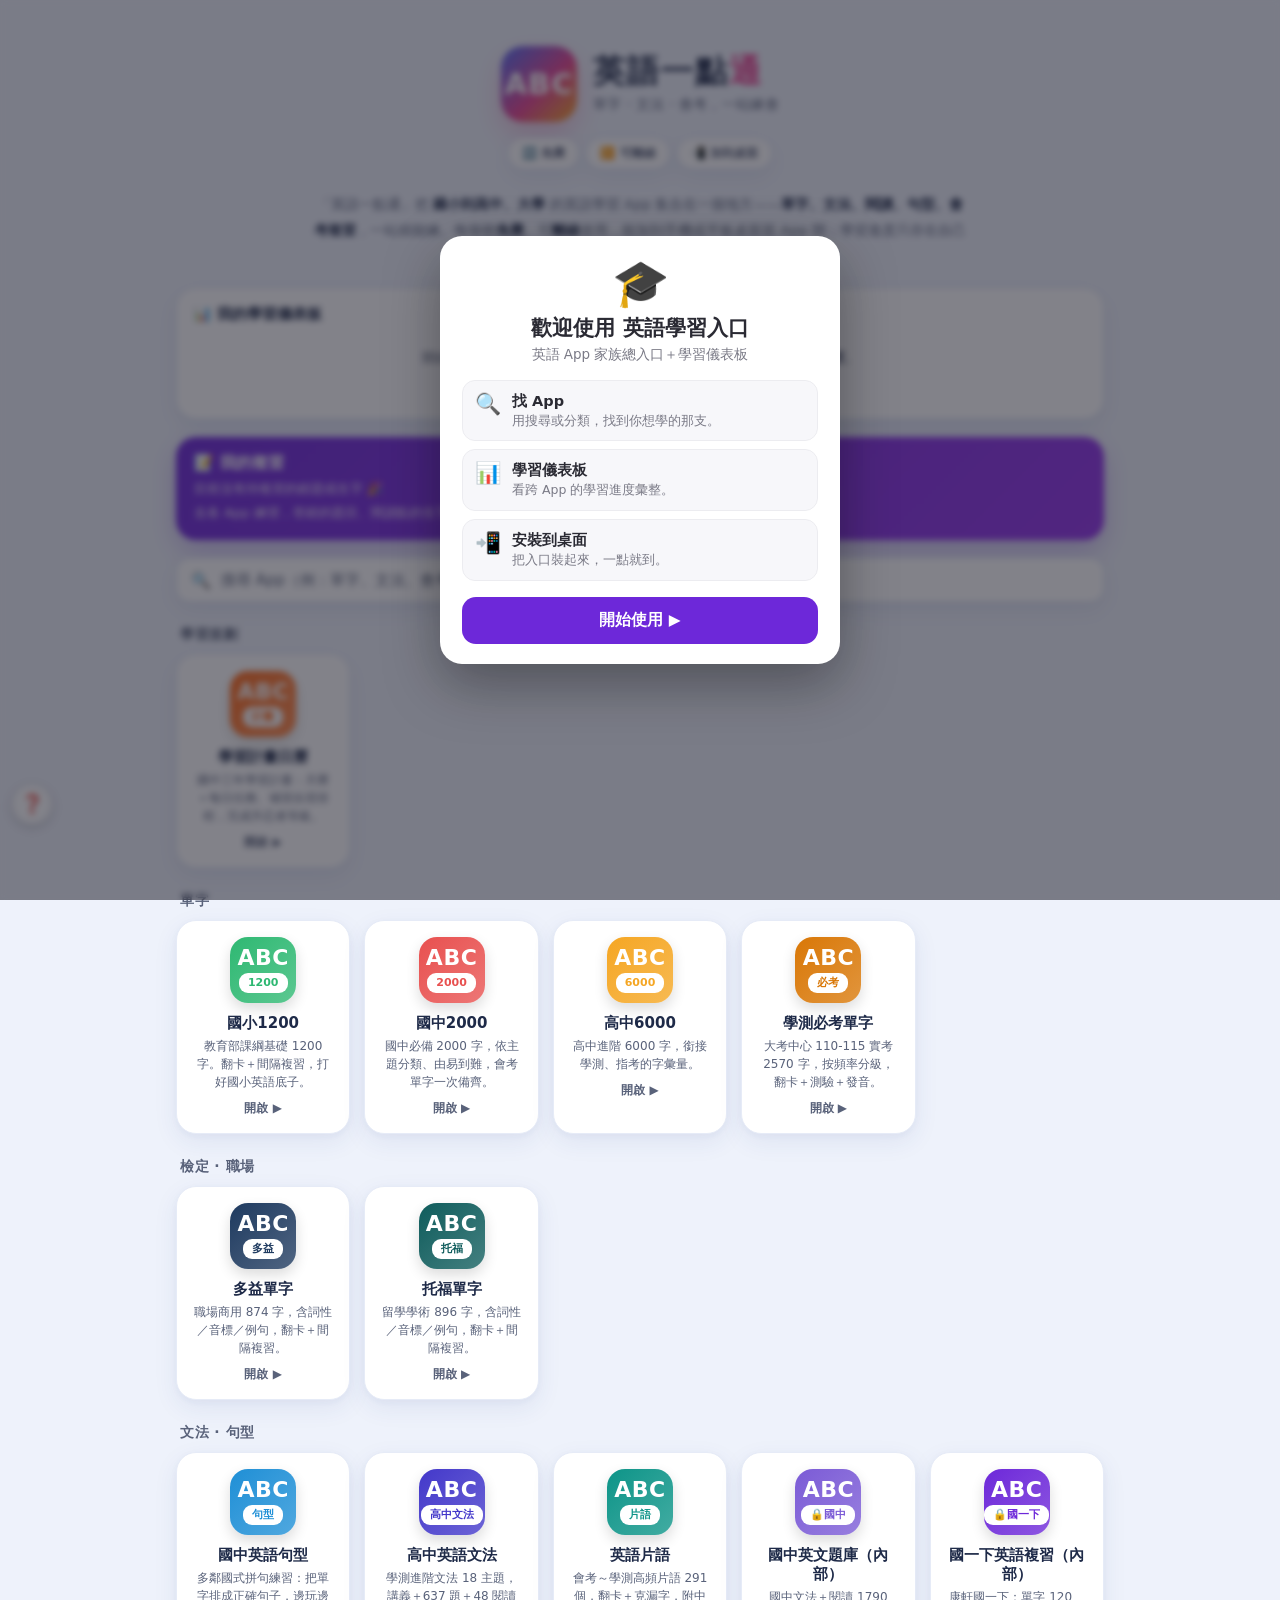
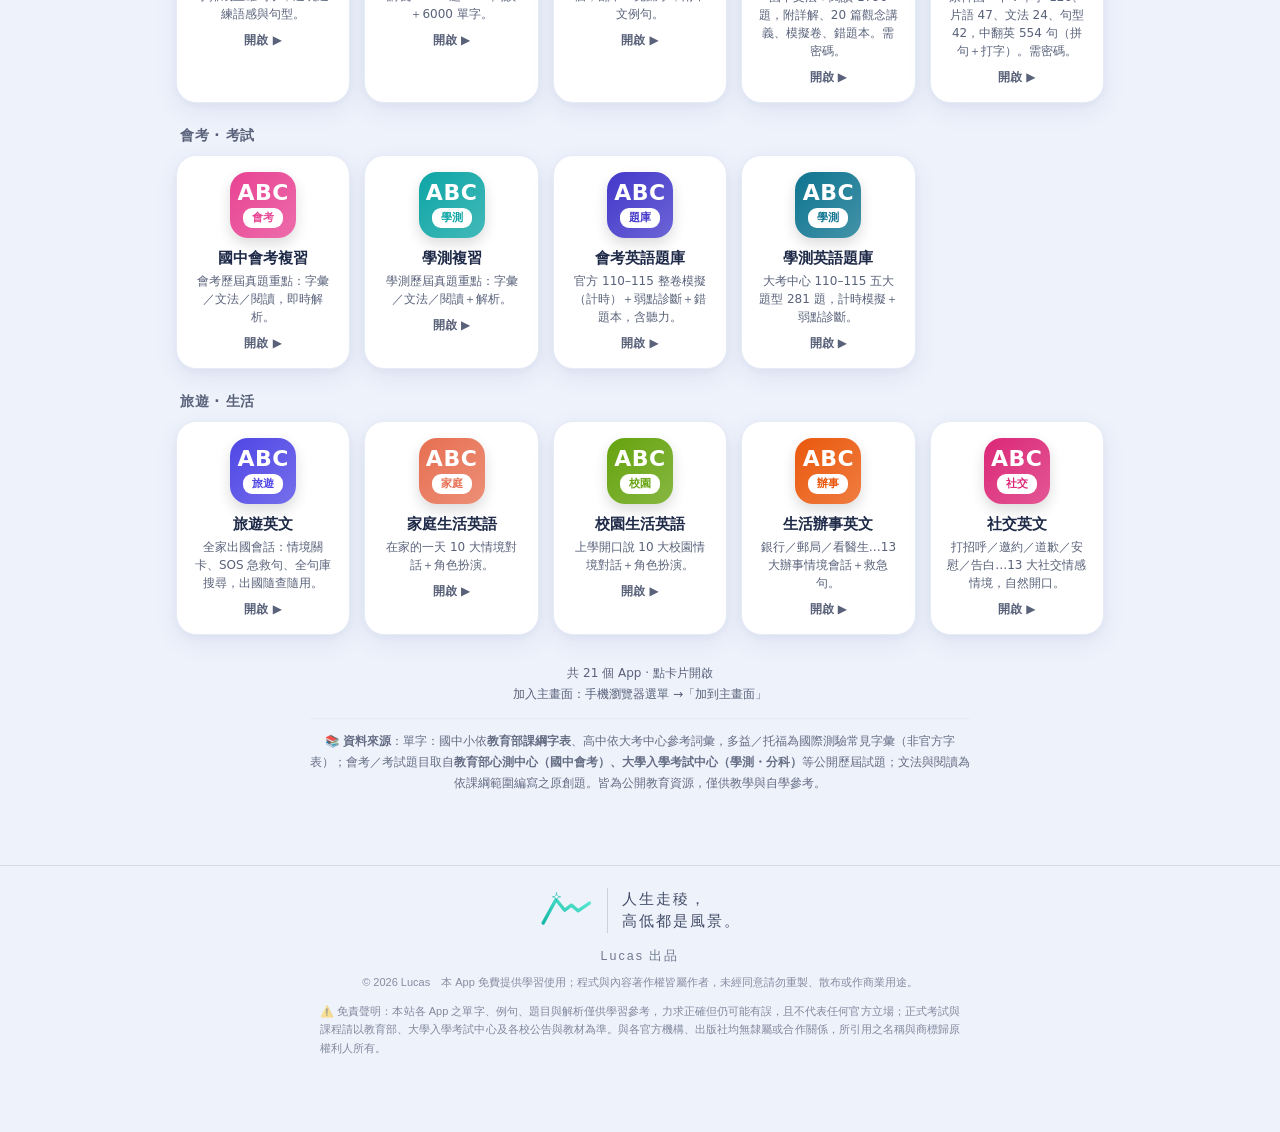
==== commit eb97bc68: "hub：新增「國一下英語複習（內部）」卡片，sw 升 hub-v20 康軒國一下複習 App 上線（junior1b），密碼鎖，歸「文法 · 句型」組。  Co-Authored-By: Claude" ====
--- a/index.html
+++ b/index.html
@@ -129,6 +129,7 @@
   { name:"會考英語題庫", desc:"官方 110–115 整卷模擬（計時）＋弱點診斷＋錯題本，含聽力。", color:"#4338ca", pill:"題庫", group:"會考 · 考試", url:"https://fullmodel-star.github.io/cap-qbank/" },
   { name:"學測英語題庫", desc:"大考中心 110–115 五大題型 281 題，計時模擬＋弱點診斷。", color:"#0e7490", pill:"學測", group:"會考 · 考試", url:"https://fullmodel-star.github.io/gsat-qbank/" },
   { name:"國中英文題庫（內部）", desc:"國中文法＋閱讀 1790 題，附詳解、20 篇觀念講義、模擬卷、錯題本。需密碼。", color:"#7b5bd6", pill:"🔒國中", group:"文法 · 句型", url:"https://fullmodel-star.github.io/junior_english/" },
+  { name:"國一下英語複習（內部）", desc:"康軒國一下：單字 120、片語 47、文法 24、句型 42，中翻英 554 句（拼句＋打字）。需密碼。", color:"#6d28d9", pill:"🔒國一下", group:"文法 · 句型", url:"https://fullmodel-star.github.io/junior1b/" },
   // ── 旅遊 · 生活 ──
   { name:"旅遊英文", desc:"全家出國會話：情境關卡、SOS 急救句、全句庫搜尋，出國隨查隨用。", color:"#4f46e5", pill:"旅遊", group:"旅遊 · 生活", url:"https://fullmodel-star.github.io/travel-english/" },
   { name:"家庭生活英語", desc:"在家的一天 10 大情境對話＋角色扮演。", color:"#e76f51", pill:"家庭", group:"旅遊 · 生活", url:"https://fullmodel-star.github.io/family-english/" },
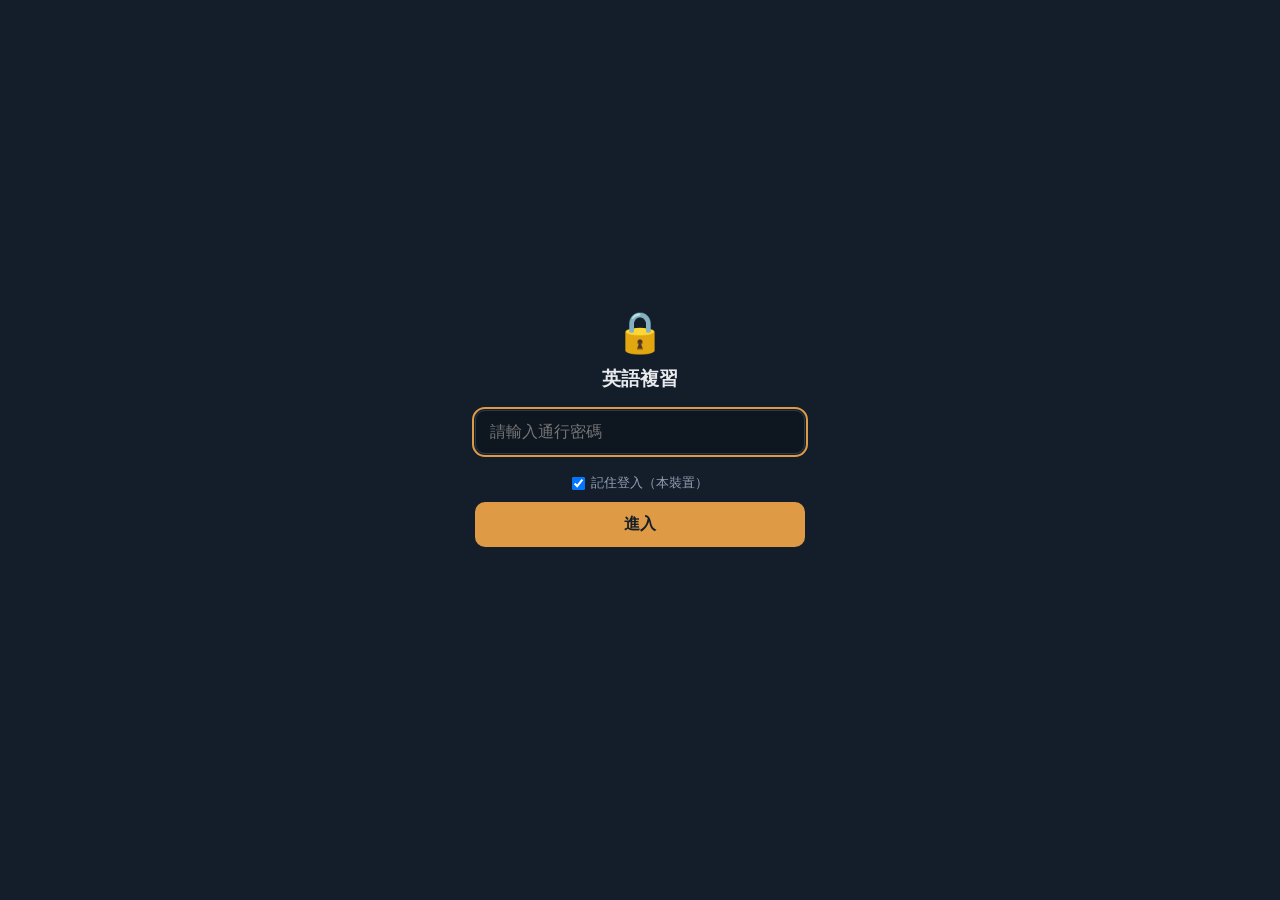
==== commit 7f532e69: "deploy 900_english-hub from monorepo a8fd397c64123146030236d14552558b7349ec5d" ====
--- a/index.html
+++ b/index.html
@@ -1,537 +1,133 @@
 <!DOCTYPE html>
 <html lang="zh-Hant">
+<!--__LOCKED__-->
 <head>
-<meta charset="UTF-8">
-<meta name="viewport" content="width=device-width, initial-scale=1, viewport-fit=cover">
-<meta name="theme-color" content="#4f6ef7">
+<meta charset="utf-8">
+<meta name="viewport" content="width=device-width,initial-scale=1,viewport-fit=cover">
+<!-- 對內版：不要被索引。加密擋得住內容，擋不住「被搜尋到」。 -->
+<meta name="robots" content="noindex,nofollow,noarchive">
+<title>英語複習</title>
+<meta name="theme-color" content="#4E6E88">
 <link rel="manifest" href="manifest.json">
-<meta name="apple-mobile-web-app-capable" content="yes">
-<meta name="mobile-web-app-capable" content="yes">
-<meta name="apple-mobile-web-app-status-bar-style" content="default">
-<meta name="apple-mobile-web-app-title" content="英語一點通">
+<link rel="icon" href="favicon.svg" type="image/svg+xml">
 <link rel="apple-touch-icon" href="apple-touch-icon.png">
-<link rel="icon" type="image/png" sizes="192x192" href="icon-192.png">
-<title>英語一點通</title>
 <style>
-  *{box-sizing:border-box;-webkit-tap-highlight-color:transparent}
-  :root{--bg:#eef2fb;--card:#fff;--ink:#1e2a48;--muted:#59627a;--line:#e6ebf7;
-        --sh:0 8px 24px rgba(40,64,140,.08),0 2px 6px rgba(40,64,140,.04)}
-  @media (prefers-color-scheme:dark){:root{--bg:#12162200;--bg:#0f1626;--card:#1a2236;--ink:#eaeefb;--muted:#95a0bd;--line:#26314d;--sh:0 8px 24px rgba(0,0,0,.35)}}
-  body{margin:0;font-family:"PingFang TC","Microsoft JhengHei",system-ui,sans-serif;background:var(--bg);color:var(--ink);-webkit-font-smoothing:antialiased}
-  .wrap{max-width:960px;margin:0 auto;padding:24px 16px calc(40px + env(safe-area-inset-bottom))}
-  header{padding:22px 0 6px}
-  .banner{display:flex;align-items:center;justify-content:center;gap:16px}
-  .banner .logo{flex:0 0 auto;width:76px;height:76px;border-radius:22px;display:flex;align-items:center;justify-content:center;font-weight:800;color:#fff;font-size:29px;letter-spacing:1px;background:linear-gradient(135deg,#4f6ef7,#e84393 55%,#f5a623);box-shadow:0 12px 26px rgba(232,67,147,.26)}
-  .banner .htxt{text-align:left}
-  .banner h1{font-size:32px;margin:0;font-weight:900;letter-spacing:2px;line-height:1.12;color:var(--ink)}
-  .banner h1 .dot{color:#e84393}
-  .banner .sub{margin:7px 0 0;color:var(--muted);font-size:13.5px;letter-spacing:.3px}
-  header .tags{display:flex;gap:7px;justify-content:center;flex-wrap:wrap;margin-top:16px}
-  header .tags span{font-size:12px;font-weight:700;color:var(--muted);background:var(--card);border:1px solid var(--line);border-radius:20px;padding:6px 13px;box-shadow:var(--sh)}
-  .intro{max-width:660px;margin:16px auto 0;text-align:center;color:var(--muted);font-size:13.8px;line-height:1.9;padding:0 4px}
-  .intro b{color:var(--ink)}
-  #installBar{text-align:center;margin:16px auto 0}
-  #installBar:empty{display:none}
-  #installBar .ib{display:inline-flex;align-items:center;gap:8px;border:0;border-radius:14px;padding:12px 20px;font-size:14.5px;font-weight:800;cursor:pointer;background:linear-gradient(135deg,#4f6ef7,#7b8dff);color:#fff;box-shadow:0 8px 20px rgba(79,110,247,.3)}
-  #installBar .ib.sec{background:#eef2ff;color:#4f6ef7}
-  #installBar .tip{background:#fff7e6;border:1px solid #ffe0a3;border-radius:14px;padding:13px;font-size:13px;line-height:1.85;color:#5a4a1a;text-align:left;max-width:430px;margin:0 auto}
-  #installBar .tip .x{display:inline-block;margin-top:6px;color:#4f6ef7;font-weight:800;cursor:pointer}
-  .search{display:flex;align-items:center;gap:8px;background:var(--card);border:1px solid var(--line);border-radius:14px;padding:11px 14px;margin:18px 0 6px;box-shadow:var(--sh)}
-  .search input{border:0;outline:0;background:none;flex:1;font-size:15px;color:var(--ink);font-family:inherit}
-  .search input::placeholder{color:var(--muted)}
-  h2.grp{font-size:14px;font-weight:800;color:var(--muted);margin:24px 4px 10px;letter-spacing:.5px}
-  .grid{display:grid;grid-template-columns:repeat(auto-fill,minmax(150px,1fr));gap:14px}
-  .card{position:relative;background:var(--card);border:1px solid var(--line);border-radius:20px;padding:16px;cursor:pointer;box-shadow:var(--sh);transition:transform .14s,box-shadow .14s;text-decoration:none;color:inherit;display:flex;flex-direction:column;align-items:center;text-align:center}
-  .card:active{transform:scale(.97)}
-  @media(hover:hover){.card:hover{transform:translateY(-3px)}}
-  .ic{width:66px;height:66px;border-radius:18px;display:flex;flex-direction:column;align-items:center;justify-content:center;color:#fff;margin-bottom:11px;box-shadow:0 6px 14px rgba(0,0,0,.14)}
-  .ic b{font-size:22px;font-weight:800;letter-spacing:.5px;line-height:1}
-  .ic .pill{margin-top:4px;background:#fff;border-radius:9px;font-size:11px;font-weight:800;padding:2px 9px;line-height:1.5}
-  .card .nm{font-weight:800;font-size:15px}
-  .card .ds{font-size:12px;color:var(--muted);margin-top:4px;line-height:1.5}
-  .card .go{margin-top:9px;font-size:12px;font-weight:800;color:var(--muted)}
-  .card.soon{opacity:.62}
-  .card.soon .go{color:#c98a00}
-  .badge-soon{position:absolute;top:10px;right:10px;background:#fff3cd;color:#8a6d1a;font-size:10px;font-weight:800;padding:2px 7px;border-radius:8px}
-  .empty{text-align:center;color:var(--muted);padding:30px;font-size:14px}
-  footer{text-align:center;color:var(--muted);font-size:12px;margin-top:28px;line-height:1.7}
-  footer .src{max-width:660px;margin:14px auto 0;font-size:11.5px;line-height:1.85;opacity:.92;border-top:1px solid var(--line);padding-top:12px}
-  footer .src b{font-weight:800}
-  .dash{background:var(--card);border:1px solid var(--line);border-radius:20px;padding:16px;margin:18px 0 6px;box-shadow:var(--sh)}
-  .dash h3{margin:0 0 12px;font-size:15px;display:flex;align-items:center;gap:8px}
-  .dstats{display:grid;grid-template-columns:1fr 1fr 1fr;gap:10px}
-  .dstat{text-align:center;background:var(--bg);border-radius:14px;padding:12px 6px}
-  .dstat b{display:block;font-size:26px;font-weight:900;color:var(--ink);line-height:1.1}
-  .dstat span{font-size:11.5px;color:var(--muted)}
-  .dapps{display:grid;gap:9px;margin-top:12px}
-  .dapp{display:flex;align-items:center;gap:10px;background:var(--bg);border-radius:12px;padding:10px 12px;text-decoration:none;color:inherit}
-  .dapp .dnm{font-weight:800;font-size:14px}.dapp .dmeta{font-size:11.5px;color:var(--muted)}
-  .dapp .dgo{margin-left:auto;font-size:12px;color:var(--muted);font-weight:800}
-  .dwords{margin-top:12px}
-  .dwords summary{cursor:pointer;font-weight:700;font-size:13.5px;color:var(--muted)}
-  .wchip{display:inline-block;background:var(--bg);border:1px solid var(--line);border-radius:8px;padding:3px 9px;margin:3px 3px 0 0;font-size:13px}
-  .dash .demp{color:var(--muted);font-size:13px;text-align:center;padding:10px 6px;line-height:1.8}
+  *{box-sizing:border-box}
+  body{margin:0;min-height:100dvh;display:grid;place-items:center;padding:24px;
+    background:#141E2B;color:#E8EAED;font-family:system-ui,-apple-system,"Noto Sans TC",sans-serif}
+  .box{width:100%;max-width:330px;text-align:center}
+  .lk{font-size:40px;line-height:1}
+  h1{font-size:19px;margin:14px 0 18px;font-weight:600}
+  input,button{width:100%;font-size:16px;padding:12px 14px;border-radius:10px;border:1px solid #2E3A4B}
+  input{background:#0E1620;color:#E8EAED;margin-bottom:10px}
+  input:focus{outline:2px solid #DE9A45;outline-offset:1px}
+  button{background:#DE9A45;color:#141E2B;border:0;font-weight:700;cursor:pointer}
+  button:disabled{opacity:.5;cursor:default}
+  .rm{display:flex;align-items:center;justify-content:center;gap:6px;margin:10px 0;font-size:13px;color:#93A0B2}
+  .rm input{width:auto;margin:0}
+  .err{min-height:20px;font-size:13px;color:#E5786F;margin-top:8px}
 </style>
 </head>
 <body>
-<div class="wrap">
-  <header>
-    <div class="banner">
-      <div class="logo">ABC</div>
-      <div class="htxt">
-        <h1>英語一點<span class="dot">通</span></h1>
-        <p class="sub">單字・文法・會考，一站練會</p>
-      </div>
-    </div>
-    <div class="tags"><span>🆓 免費</span><span>📴 可離線</span><span>📲 加到桌面</span></div>
-  </header>
+<div class="box">
+  <div class="lk">🔒</div>
+  <h1>英語複習</h1>
+  <input type="password" id="pw" placeholder="請輸入通行密碼" autocomplete="off"
+    autocapitalize="none" autocorrect="off" spellcheck="false">
+  <label class="rm"><input type="checkbox" id="rm" checked>記住登入（本裝置）</label>
+  <button id="go">進入</button>
+  <p class="err" id="err"></p>
+</div>
+<script>
+/* 整支 App（含程式碼與 UI 字串）都在這坨密文裡。
+   解鎖前這一頁沒有任何東西透露內容是什麼、來自哪裡、誰做的。 */
+window.__LOCK={"salt":"OP1ljbU547rWTEWG7lybrA==","iv":"D2h0mhN3uTZWblMu","ct":"9JCgusHD5oUP/2ge7mqliyF3Cm1L88Gz/ZyW99xfVyoGnbmni2oo3STIO11zGF/byBc9TOmK+UH/eatbEtIhMZ2vSuqrCwJcX8ZkU8joUTVoFy09tA+EUY1e/yYGVspI9Yc+xEJ44FFgKpogdgVgVrK/eYDHwtd1Qw1LC1ktrMVu2C9TgjYn0VIcMkCCXaWY9TaLHK8gv/d39Fh0ZAv39VOrkfDDKGBXW5xqyzgwEJx9fb2CP2LbfISxcKGqTmiNr2njTgqSt0IygHfahpYAfE3L83jFXOpuW6XF6gUxDbS4cYxxEF/kMIkPM2GtCFiEFRBx5/qKkuGJcEXkW5aYCgf7E3c3UVRqKM8KQjjix0Ah6SD5If1eBpy5/RR4+I58K2LkjJH9mVRiPzwTzA0n3+HawGlParSF/WdMCLLTugCNj/dLPI71pARCFBucDKs3t06IrEMgAXSyGs09tplCvyOV4VqPc3+GGn6SyTSvgxxJrZS80nKTKgDyCe8S/TiwC8/u4op/Olm6RG8VteI3YfATVyU8hMAHLEjQdvbY+92uMR4rvFKkxAZWxfIfzNbf+0XC9mAiVtq61IckKjW+SNNyoIdoWGJ7v/+ZDuk47o3pbxSbRJ3oH33t3nOoo/+JBgdIyWoH7ronO79F4cQmGmfBZGdpT9Jy3rgJLfm3YCGGu/z1bkKuM0GiUGq8OG1hO5p4QL3uAJ5xSrJSY6hLMxvH5tAZPdYg5cciphhMXl1TgJWyrH2nWgT2PjSfSwdNsY42XHsvGe+Wov7wtZmWjI18HaT5vuvgpmdVRgTjWHg9TQgZxOsbdELDti0fBk2pq74ydJ/R3hI6Jk7gZ1cB6C5GeuzsVrbij4VhfNgHWH/hCIf3auTl3ghii64xKZNNZcAUa9/CGI1DBo4InvZTSH2Naif125l7Gbyz1KVhku/1VBM1PCh0tyfqFITAhetwZg+9xMoOKpZ08crwqG+YHcvZvnNCnklZRzvD6AN3g5kO7A5G5toSQQ9QUIKKtp/wn6TGi25ftnQvTEDP6yp+BBmQATpQ/KZgCeHgj/F7Z5vunc9MN0qJF13EmXra4LVjSQea9INhRu6bhI2t1oeZCREiSGXAFBiJroPqodFODEOJGqIgFkY0F9KAvbNSMg70HiW+17o7PlF9Eo3Ckm2//b4iVtdit1qeKO4IrOdDuZ1rJr56s2rPMEgtjfmNpkKeYK0UlqdFcNrd0qiY2aCCMyxzB5NGg/phuG7YfhCxtVwBfyWAVcFPfq2XcYK+u6r+9lhuY6NdySQfuksCUGagdBOG7WAftRpp7uTVQPZhLDNbVVzgelcTqDk92cPFhMlovH1nU82AwShFIBl1RdL97hQqraj7ylmABVRrjrkm72oA9WpSViS3I//qU/9RwuP4f8D+xpbkBYN2bdrHnQ12b/FF0nKmd8MpIlDHO+irfeE66sVGrPYjmKXGJ9BWQmw3guc9VXzhP9n0xhglrnAGZkn05VEyyLUtJV8y0qw/0uvdZvHjAroq/UTfepSTprFmwAWZTfzSet6HqI8Fma+yGkCMzr7M5A5PsUrpmrUlaMVREWVUcV8W4kuNfZHo/86UXmW3/CJj7Y7NReioJqaa5iAFJTiZPc5FLiWrwRL+b9uJ/vAMFe+ZuTi3LxIYRaTfwNBsFRN8U91wrAVBE8uM/ag21FLbrNG2NKvQ4SniqyNBj5dVBlvhx6FHnGy7cOdW/pm9L6mlLcckQDyJPsahii2kFeyJTEXXrxgsxacMGgnTUCc9++IjqIsbt4EdWpJF0+DYfbWmEiSlpuWFJk8uQGiA2eBChYyQuCwguPu4EkP3KujJFcYB4pyDbmi1XqvHhpXwOYlNVDahP2VgxNrds9VsrXJuEy/n7YdLtBpTxT/fbqo81m4UTTeAJBqKrEhbZytIVvKgLkz014cg77nnXJKmojSgzOp1ZMGPZukXH3osOfioF1claikhNHH9oDsQZ7ng1BhRvgOa11cFTg3IQP4XMZz7/vbLoL4VPaCIcwIiOwAfHV2dtO2iPQV6NQdAH2VFiD0b3nFSDk+484gNuPgaNz0HeIxIHNSznezYXJtwpZvUGfhlfLiW5TvGAl5Em2PuJbtZnRQI1P9edmpilSZgtt3m/vMbn49fsyDtDUSSi2DzuXxZTbQe7xVrLU9ioauUHS/1gG0vIvTRr06KNCKI08jJfOVz+2UmM7VAERPiwL81Id/wGD/isCbqg8KlSYJhcquDvbq4vQbxjvtMq7rV/5xlkkUH9uAjpHeOog2lVbFFNLX9Z8/dOkFFVkgyBalhFcyyD61uvWqa9c64UABVzeCMxm7kwfOaeFsEaCzH0Ss4hWkgF0p2gWuNUXLIjzAoAe3c5s2ycOPk/rJ88n9Lunn/O5EONnuwoJremmqgOSAb9jXWupDv3tXXh0vnG8GcYQ8yg2Z8wNLWs03GFDtxK9ZkkO+tzQQP5/p7ju/ZSZtkL8uk+MieszGHYq0FIwLNuAp22U5thPE4mW9oPUh/pJPessNdsfi39c0EotgGwwS85kIfeSJlMIkHbHE0jAKDTxy+nqKtTzFE2iyg/wxBNyKkQQdlYDaNKkS6xDSESisqPx70fCkvhaa1VWUHaxmpinZEXL3s1j1wMEvUU7Of6JzeDblA52iRxS078ZX90iizUNQLSdVMUjE+EgckNsFr3Mn1lW8w15RB0zk8tGXck8hOTu48s/[base64]/8l/E973XwdxkqIjDytJ4bQn+XxKGwsiVUllRaK+sFv7/HeM7l+uFY6ADQKLuIRHu5rFrTVDoomJRESH76/fus7ciNYaYhT+GJ0m7ULxzxM8wAFIAsMYpJLLmeMnvWenkZTN+m0qw5JX/+lojwLpBEbfxykY1QpQmRlLIpR0KVbrZgbNvXF5ZDCOrg2JGgP6aFLXJ5VLc3DBDIt4NZ+dV031pzGqGvsi4vRontcid6xqmtRvHNKPr+nVQdvewJVYgcuWvOpp7XrHJx9auJtC0NP1EnZdR5byqwoRTa3wFe7/SHnZG4cc6mKv7HPUnSmjF5ij9xqJ4UAFWHNFPXPg2SbnTBEHmgnlVAnGc6yD6v6qJzm/zsEyVdcVSzxqZWRek9tdyKOyBRE7j3lsmgoKgNzXH3fLx3d6/hwzv5IKSfwVEpVT6PKxmor/QOqJgPGW2zfKZZOxvbCURpTeRRZQOYoxIs9u0nijZreqvnXpY1HnvhU7w4t/7Hqn29f5Btp0mx/2GTaGymi+qvShOkDpND35BxEd0LrEfJwRA/kKE7i09chz9nfWig/KhymUEJDXDEMCoHjOEsDkCR8c/D3SB//OIY8OuTghQxJQcNjaVTYz61FCdrD9XgEVqnS2myM8Pl4tEkQSLmScJXeFI6h0NUkPJk9NKh4kfpGrfBKOfLHcKH9ZXANqo/rfWmgVeYvvY8aqUYJN4Bia+aCC0qvNd/B+QLIPV45pNfIdKU+Dw2IlDplyxeJPuDueWj/D5yxqnyZURy1wt4yAOC5OLyXaqd83yfXPtVp3UlqIO4JTdfuIFjY5DEsc0+p3X3TPdt52C993HhaTwv0aSUqOGFoDvw2v1BfI3P8fjfdTL9RS7Nylfimvvm+8aXIBQKS/uJR3IMUZ4YuQRd1bevDVyUvbb6hH9GiOPt+KdXqlaW211O8x0yEF01yi3xR3oSre4nsusGuWsZ3JW+7A2iNcOskd/eeNggnBGPXOPhUtoBNCdMfwvFZdwzI1bcN8XKpDPFJNslYEtT5vub3xf79upyslQM39tN7zT1o5lqRqmvL6N879Wp3SnYsRe5l+c0ZGAWzvkDUuJkYA4eZiOIJ0g29c4QviJPq5nFs/v9HVbsZ0gsbP0lGi9REJEvaXUmYXvFFMGuX1cwLBgF1U2QlUB/ZocP1ouIVCoFiUQ4i2xUHspRM/ybEgZ6OtM1MawYqu1csyjbRRHRDKxLSs/7jOHpJdJ0f9shyp9WotgQdiKPOw6yEte7QeOiQGLOQNXxe/76UWk9nl83jn1QiJ6Ht6uwM7FM5TBZ3gP8VnhCcBZ40QgqWJzLg46IkSbE4WCmGstIlp9SWOEn9b9JI7e4a2v+5XLjkEumQc9aLrdQLmYykIsPKWghsjgb+Iw018wtMKqfW/+GI/H+jdl7U84k78v5Ci9I+ZscrogitK2h5TMhCXWce9H2EezbdXMgBn8ESl3d2jNOglb+ebakkhCsgqTySFl/banjzsVwuDHnxlKvG5izoUlXuWVekLXh1+ssGL+PXp26CCmZuGMq31layjQAUA3wxP3TagO7nc4nBDHf40Xk6oaVXY/9KfFeKdKPqP/3zzBQ+Cm4tEYy4Yq/p9XEj4cijarSlp4jXMK06tRjj4CN3XQ8yTVvj+Vs0qrpEh1jjU3IZ4nZDWFe/8P1zaU05vgNIcjKjuTq9NYwctbM0prijqRIKCCqH36E1cN0WX6FcGpzEgms5oJFucEq3qftnwU56XN7odJScpxEiac0uIMMC9R5/fIQFzai4SqtkaqGdgqwU6crrjMuu6yb/oKFyDJRGYK6AOhoIBR0jC8j0vpDdXGwRSbJqBRdefFkbXWmeMLwAPj2kkthASgmn9wiJaUCU+ExXAwFJcz4fVYx6i1jlMw+Y5kHXDjSnirACi5gNp9oO0veVAiq4ZViTclyWWMRzY5LjqEKaVOx/mUO43Ypgl1pPzbQH42GrTi8eeWf1WUqjGjyECuSpVhigdVAKhxfXcOdVE226KI0prBO+jIwrvvEQnDVL+NhmBAlAxj4ZouKy/K8nX6dWf65/hzk/bh+9Wgcke/Cctk6csFS1V93u0O9hsl6hYGbplhA6+HNjI8fHbQk5of22bPLEFjqFoiTxnkfqHbeG5hB8cBXeT+RR238lflYsrHCqLSs5s2+unf1a4Ng4an27JQ+dYoldwct4gVAJt8dYdiP87sUb/fJ283A9GBLutrqvZZd3SQUWaE5RhRzaPlYpgNTFdabYH8PwyxenTo4QMrwmeYCGunBd7V9Pv0yo2FU/pY4TX98GhIck4A8IwjH+8cTtoPDTiheSGm5KZTIf+K6bKZ7sFc4Fj/t2JI5A6qOoMNAu2dT9jM3IY1AfgFcPgyMAZmXAVpgG4bt3hxYj9RYioO89eo915Lcvu/bSOXDaoIWrKt+v2tCM5wP1HnS2Fdb1k3B6ZIpTPHWs8ydch4Ow7wmKsVkBeCzXbXE/b6ojbWypf51pSRnWCQKlpAecyBklwpastXIi6qEVrPrurxJqOeV3w6lINOWfcAbf+1Nw9h5BepZuAYa9nMoXaQO3Lhk8Sx7X+5ZQGwqzEXn36+z6v9u9ofMYUR8xV2PY3lR1aytaAmQZ/oHgxj47MusD4ku24zX7HZpPazrAmkYPLlLI1aG6+lp0km2WrbnMf21XfVHbMGycjIH+myVDGjR/uiMDYUbMtC3QBPwvhBZoqlH4sdQSA4ZZbjay/RggfvD1L2S1HqOMIiwplAxk/VJDRE1tIppPzQQJLKc04kDc5O96yoJlKrQ2HzAwWRCcsx8qGY5qBu5mK6t4t1haApyACNnFtA1HzSdqZEnOCp0vz7gdAccuIrWqrGLGd5fifUHI9MGHgz+W6svXaUcGmaLMm6PeqjlSTW6wk/Z926o+7ZI9Ela7xZJIR5MBduBfTy4qr7JBldcHEf7Aa7HfIAlgWTxG2gP9ofZJxmDyTCpNJQg73kwGKifBVlbpQ3ZDEDP67dLqhJARnfpUpJPqEwW301UJ+98yAN11IqQJ+0BjOWr48Gc8kdS3OO/fDzJTKiCadishQv4YSJGJ69vXKVmwiwCsjah/z8FgqPzv9Wz1yVHdP01c1OBW0Ur91h8kZQwao1D3lmR+ywkutUD4KUqfcipK1uR1wa8RxOEaeKebh0LDCXGpwLG2kXWDSSr7vgpTtoqhKpxE5mOXsGnWF0Oha2087woNVImVSVSqYjgjlSWJXeK6A+6Kp0GE4L6bmw0QT2yW7Kk/mauWSDOjIyX/UWM5/Tmj/lIvpFhMic9SxnBqSz/4gUIYxk9nIGPVuCfsKWDKH9/JRoqNxaVJAG79T1/KHbeP2bFK964aoW2SHLJ8PDdZFLUgxCh6mRyaW+wVKygCEkG9MAJPCpniaNpWKUl3SyNFrBdoRiTlI4LGNzYrBoFVnahkZsbBmqqtv8UZ4Q2TLHGe7aF6XfA5NmabFCJzv9hT94VJTcj1Mr+1/[base64]/UoY3+8w0mz1FDr5HdD4x20aQ1SEZzHLsUeDr1vu7Z1TUeKs4emzu2jTpZkVI1LVKsaZ2fhEV/8wj/eLpXwiGNakRS9V3hvzm5kQZymuaPhB+DqDhdl9I5mTeLRVJnPCrPYEGcxmNZCPWd9Vj4vRGzJzalqo/kUp0g6f/urgReRvprjjIe1ki9CBRraXcVeWU229PybwKQyPDNnNQYWZaBkgKUAf7BVDkmFgDeLBbnIF+o8/7y3t5pPh5nn5g3g+GTPClyChCj204Br0SJqkks3mATmyfzT6TAf/kO57F0fkznZA0sNpQIK69ZHQK34XEocCYNSw1JwlKj0OERhdTRQ7mUUEQqwzT5Wr6DN2CSafop5ZBG9sEl76PEseq1P1IyzWqPrhj3YoNkpazZuuAxO3q/cFWvBZ77avgblGlbvgJJBgejUmYiUagPOwXoKZQJeIzQa9QrgQNam+RB47aF0GQYiFu5QepfcYqDMlBVI+FuEKfgYa2Xpmrjq7oZ3FkXfLlTsrjU30GA/fHXvZZDngWmBENK/eSdcfLywQVzHdbKC3bCpINBcPSqAZ6WPGyQ+NuVkY/epK9/vKYzCXH5kwQJT0Ey4qyCVLrglttmqSgvdrm/LuyuaSQ0IjIUCRdAVEqfKa9AOT5lVHgmIV4mMXUDq0w6MvkQkAtMaVUFg4Z8fLv8F2V/TCvt7NQWsruQvAt420d6zJDusVxswOpNrzMVcTaB7mUbm1CZMyPZQRoSywf8qtlSXXvN/AawnP2WsK872z0oxQ8w6O7KtEhObQJYfflX3ZXnNWpg8KP71U3qcI2qf4LW0Y97WRbNRGTmUUu37vBKwZrlZ+bTnM4w2YsYy+rHf+I7f/JEH2LmU7EmO7i4REQQXB6oVf15kkGx0SRvH4b6XN1gvQ2fW+KdDRbzWgf8TISO3EK1z5Iu5PnfUB0N59fh/tHrttmkLxRT1aQipCB1Y1WJUAF1GDIQamdCDAoFCaJ4TUsxZDJ9gqxsNdgL4wwNKz6F8RzoTPQAlF6xJTMoia4mSC9hnFDQPdJkrtCfePiguHhGOLDj3H6pvCsFiKgR0oFEYF+OWiVE7nnzM7lCqAH58+1TIMFcAooja+WyjqTCCEWn4kKIkgc7kdKEAWA8kdz1P/75SdWElxTp9bcwechQA8dZ7V/EYQdjon3m0BLFvo7gjQOQ82B/yOgEeAv036OBlraxVL2nHWRdqU/D9841iQe7F+mfuJZKzcUbMwI1SsNkCGwdDvtSW7hQNrQIONkpiRz3tpt3wRChTVF+ZpRnKRT1Ai9FLX8QX6KS14PkBE3zKyvlQF06MOylasnj86MJEFhy9tz8CeC0HmXeUTZl0Rje2dOgyD+eQMJhCOlI6dh+ayLb26KWf0RbqCiL3xf70vPuXI4Z73xHdiaLWGa6kk/mJ9tnZC0+xIYDraInMz+3PgROgiFIg+yoRqL7zhY0T0mcAEFTBfCmm1CbXi+AqXBVSzHjxHnOuZX1SjfMwNmLhJn5az+P3/DjWOXF2JHZq5N1J8z2d5reqA1x8B88hwlTUDBvZLoCruo17uhJ6O55hurYDpR4AdWYdpc9Erlrqi3+gO8dLR06wwXEkiqEADucH/HaX0huj4lnad2gJ/y8fIrbKMgW40n7pdJRFB4COYt/SWwKPDsBlBPnpRb8nSZM0LRvJFnkIr8/wgSDLaop9274PQp3Uj8dWme9x/3RM6inaLh58rN8eX7O0cqufkRGQYnbu3CMJWUPtQmHYAFb7n+gP7nA824O/fnZUDBUOBLHpKgmig306+BmWa9JOxqzb8N1IMDy3wv1h/BN+CYADs6aB2GW2Sc4BCcSctgFK/YC0yTZdFQoliUC/y4HkyEYNwhH2hFnUOPB3+rzQvCGKLmHR4nfMrpTsEWftB8CK1g5lw32OhVaxkxDjwZYI1yR2QdYD5SNmWTlzvLha2ZbD8hE+EATnIyxuDSICZuAcxWVRn0KbacpSbNmiV8ZyM8FZNYN6MlTLv3aNXI9KtPY6sAwwHImyDZT4XX7w9BSV/MJTKsY4+pAHEM+5FISjA75d/4u5DVmk1T6zQPhGZTyTXacjj2H/srQN2jPQ7UscCfPVtTr873WGfKZnPDr5Ker0wMLLIE/Iqw8AfmhBKpKex4jzkP8+0LiNZY7ak8Q3w4fG1V9D2MUfW/[base64]/JDLak0O+F99S3BuLTdE5MYA6Yy5+BgPIBZdZ4ciyRUEssoIzgd4/WIwYHT5ftMtt2K5Nf3d9rY6oK4y9kttSym3yKX4hCUrflZLgvb/KICBMrod4n20bJVRPboyJQr5F50uR+UEzowBiMrjTkKv+6cV3PzBRYKZ2Li4EEiu+WlhZ0LU7FkX2texRqi1+ZPubK6ZCTovW+roe6BK4+tTp5dVmhwx4036iUBlPINFxqXVJxncA+7HToZHnmWEhHWKkVbzj/I42sBwzwyzsqYd+1JTxdE8BkNJqrOpF6v7v6HpXAmAzz50zVzR3x2UsMLxCBAkct44iox7wOYiYSUxwyGUQEM8sqrgEHMrEYzIeiCjvTB9e+OZw64kjzdgmUFkhbcc653KjoIcIES5eChRhBCmp2/z8dyWRtpluvoHZgRTK5YZG9BylwiQGWjCgI3CPDuKd/HfVfHzkkBwzv/7o30yDK5zkGR4vN4ky5MfDq+fz8OY8fRdxIVhG8fbj1ziraL2vfCVGyRkEPR3jJb9DnDhx1e151QczW2MLLfVqP4XDeaNrSXJGhGMyQHUDulb3ZqRoOyqXi64WpICGbofL4eUpAAcZJxQ6tguAwYIfdfl/l8HWkRkQFdE64kf7Fiub9cyPI05kixRpo4al96Jd8n7c6I+H8y0inTNuKJuTW6zdf6joAiv79TJ7LygWHrlb/+pNLOM8+uIuB62NBjvAfUoGfNqLwHPKY7d4EkYYa7LclHPt+/m9M/kxuI9R6N44bJEA1JxRk3WlXFm7T4S1syAqm+KIr4ueHfbYFl7WYl/NlnR/TC5ycX3gZFqb8N2T5yF6Jy839dm6S4N3CA34kfvx+rufl1DHRv8tCU3l+3OINHTU6YSsxb5UCopsyOGE5SyAQXNk85iEFG5l3ZFREWUKinVVSR9xlcxIcJSlcpnX/[base64]/XChoRbu3jTfN+RyUFLbTwWSns1r4c9rrm8RwBfjnaxDVAkn30ULCwD5OMwh0npUFNV78cdWKe6LDETPfZt3LgkJIT/AhTjIbKB4l1URUnz9RxTafhC/XlBZASbFS+Ku4soFlQ4wr/WUXbD+X6Hm98KaaqVy3xIp8Ir6UarCyNV4tKh84DwUhYY3lfshE3FppjQlHXCsFkj0pfmRibSoD4e0P6/zKji41R/[base64]/NziUI1zbdCyPXal3LnxSHokXu+tZ1nKZKlZg2WTDU9UkCaETIY+U/38aq2pIIeQ7yuU8aChrx/z7fTlS0th2Ckp0Ik0+ppOJA9nWWg2oe8PD6u5k7vD1r1v9OTGrBnzWPSV16Fyp5ND4mjqZjH7vqmMYaTUSiHXQFJb4Odq/Njb9HStCdIqycJc3E31y7aC42V+JUUL+sx5mp/gy/lsajn/BeVFx115Oa2qFYSGTIWp0kc2DD5kbqAzWYMYhmoBtv5fBxTbJAf0TBLqxyIMImgkctrFXVRtf34CaxskrRr2woskQLExTsBM/YNiyWincWshHi6ZpVT33uSAZIubK+SMwNil+/UUJoKoy4uCZk7jXrRFQbTy6TeWXyCHanrhi73c/RfE543GDWk4272x+j1EKAM4iP8i773IE9fqmyV9oVE/134kFbxjMdyY+7/l22BIUCazDNWQ4N7ZjvQSPXi6IohhcCwZnuqoXIOm8+n8Ea2MQNx8QGqWYWirLN6O/6BNtpZz5G/eVizDF6/5KxA2ebTpBgRAVsz57tpLCmx1Y2DsdyRU0udERI1JVIgLbIN40wW/zViPBez049A0AE28NSwTbGgQYZunBl2V5GDaZfwn4ldGOyqSWdFIXauXdEeGLR+oaI827aIa93i1lTJ0yAFzxsJi2Y8lWcsttEnV9pWySs05j4InhAtugNoiN6AzBf/2oossraCP68L2M5k33r39MVLgC9J2A74bkbrYzm5e751cFQAUSMW8KFTWyoJQUmqeIUAdxbundLJYgZWoEO26aYT4M+V885urzcW3s0udxetNynA/k0JZsgZ7cdVUunxjGrJDPaMqhylglhjirGMuKLIMgqNfRXw68l001cMW8aoA8mSBC0gt60L/JrijXVbKXA4idni/zYPlMPNUzVy9fcAue58HIhpyBY1+y1zenWxz8uIzkoWs4vE92xeFuJeCNylyim8ddR8bMryXIhFdgEyeC/bJGSicoKmlshWFFDDSYW1EI5CqeAxvb6LfI6FK9LXcsEeSZ76bD/MFy28tZsxnyXsznUhw4xFGUHRwrTduwFj8yADa/pOd9mLhb8pF7OVvsgFG/bWo988uuNjCxxojbhRinnBliSbwnNFts/CGcFNMWgiLwS8pALafHTSOGO7Kzj4bSuv4XZrKDHtQi4rEdIqLMNl9zIa5PJuQ1h2srsJihC7LXfN1G5FptExfdOrcWBJRAze8Tey/jhOUyLjlxUhxfN04SJKl2zGGyqE5Y9vPpLDxQVL1nv+ktAqKd0ib7s8uB0JTzSuLI+8aZWBqgEP9lVQZhwmS8kasCR7vv2z9Ssg54OSu/GoKEWDho5rS2pw+pGuj3ftIyi8oJKbZurccnf+hQqxsWdU+z4WwtYIXixyT23MU/QUTAQudVQIzh+fhcfFG+1hq2uoZ1rbhDfBDdl00spvICN1q4lToq8bgO/dcg2Bo+HuKKuilhBIk/lFeCX98ti7w5N15RcovT60AQRZFlQX6LrTjJbE0egFBwmt2EuQPWqr9VFsVWVGTejT8hPf0sTGarwNPRrE5tpdbIDaNDk0/A3BVxVudQvnAP2ZtnPi3b12WEpaUE8lbKpRHmlCxRkLPsv9galykYS1QaHsvjWy7E9t7W7ymklo9baOKQLTJ7aYRg/W195USi8yJwiBTcqUL0RwDNJEdAbahedmjC17zhhObibeHUMl/TIwpGhq/+UpFNSXQKMeIRGfTAn9GzplV5fVnV3fkXqiX2G8Ub/rZkjOSjV8YZma5zBfxxrYcZtX53C/Jl04QUXHN0gsMQdH4UCmSrWcii2HRj6hncXSZWpk7d628KTTbvCpsON2/R1V3LJVKwY2FwszA9YXAu703lDWGGUHU41Mu9dDz3/dYGjdAQ9KH5eYcf8AGXoqU/rqMeIGgk+KomzLVmFS4peLIR9Xvdvkt5P/8Lho4mVFL/89pKbu3eyJA2kEk+UGk0Zk5lv9WAI7YH9FNiUjJcaLsaSFiRrmt6GYng99eyl3Cq0MwZYnb6/QhN0KiBps+npNFUmQLwmrh8w57oy8CH96cb6hOI623oOPFOO5ORWhNUItQbw0Or/mbUgcQcBI2p2UwgauDeSxf9K1MVR1ZErhfaCgCIPELiJSk9HEZ2GHJEP4bwXDrQ2+KZSGWORoDxwOkPqy32zJxVjnyVVFVnZUa1KolG9T1A28uXKcNdOyHRkn8vtdrINfl4HpxOa/zQujy+k2X4j+oxmAuaaTpwy7rgqSdhmoctIuBoMAaN+EwuvIFgjhTR1Fnb0/fUMJriO7ANLRgYhojRwGaEaVcwZSR52ptfM+B+IZRRqJDkYYS56kRv0Jh/bztL030lWKUCiP9HxvMy2G7Ke1aeg+6pYD7MQMACdplP/gAp3Byi94rqv+AlKb9DgVkv/ERxVR21o10u80CY7+yhtnaG5g7IWoJbc2nL11d/uj5uyvyfF2+oXfHVacQf88RHg+B5YFrCc1Q3rq8KLbfWalkje6yGKeYp6D4M0j5smWHjiF/BncVlUKFZn8sZoKNGXDmv+ZQ85G4b/IE8Js4tRfLVYQ5aEs7sbnAIchmrJFj/QWCYiTTaVsWrk2+EV32YNbk5iDSvTLO6nOvGnTRvGw8YSl1imhl5x5LMZo03K80I4r8fuGCf3LXZDi+aMHf0AsQ4/CfzZa6B728mUPu4JL5kXYk4nw6MTxW0BMZBFNE53F0MBiGnFG3HLceNDQuxkyC05Gbsiwp1nvMlJl0MS83kbQB1EkaodHJP5hNrgZzTcBBXx42z9ZS8AkxVMy6pednGxuUHvgUp1mTj26yzDE5cuS90ZcdCjLe/mBT/u02XM8IgmJoby2wLsOGjVlHiIVM+LXkl69l5Gd8CMGR/FJZ+VWbL1lYAgvyTQ48jJPqNCCexdX2WaVC+9V7Fgs6SkB+Y0XXgkH7tDDvdX9FkrzsoBDTM8SBD9jPIl9dtKJWZow4QSeY9AQBI4o7llqMN0h8RRAgo1o2UOETLNkgdhkRiRk1H/QmmXj7CBWsv3s8sq3vCVDQmjbenQNcx8VAfv9DEt4+ng2tIs3aB1QR2wcmJGM+2iubzKL2LMsPx2B2LJd2HlIUuWKLrSlnnXU3tIgN7JJL4M7Ijkg/EyZsoUmsB7cyJnFyRoYLMmrCsOUdU/EkobT4de6zKYom4aCyy/kF8hqVlpfx2ld0Jiir0nel/AycGC6iqM0T0pGsffvJfVixFFHBaCT6uYxN54IGPihYUFpXaknpDyB+Q5aaUgFQpr+p7hSvd84o4iNru4apkmzLiwdvk9wahu60hBVWaGvWY2zaXp57dPcA6h9L0yoH/0pkgJ7CmOLAoZXqrV5hifVyZ7e6Jc1J7qyJBhPhDOaXotRur+XfcYsV/GHFWGZvzfTLsEDymcRTNGD5yd9D8ECb1SO4Cr1fFmazaKv8t2dbqUDKY7pTpK4kjf+GS8a5aB+MDT5FGE4jJl9ksiSymFslYtNC/NS1knGP5odTY6DGHHfS5Rw3yuq9/pFy7GlBC+IUicFsbZIcZH3FlLYwRZ3MNYnWAtlp7sknReFi77us4/kuHductmgxFnngkjkIkSUul3CJC6xrfwLKgCCBAMfMrJiKMITMw0abhUG8C/lBgeXGdpxg56mxmWBtrOReFfwTA/z9m5aVJqolXLqw4X8Y80OY/PLe50lxNz20wb0T0jgNG2AAUrHUw+3RD4siLPkoyjO4CHIHxgLk1nNksHe5quML5nBhr2ru8qujxHGt0evyZrCSiC9TEebKU8cG8lKpCkmlJ/gRpwVVQHOXzoQpka2/v/j4GGI23C6qNIp/9ECbpHx00S0/OHltYS3/JhQvuK/eySGsejm/O00Fofk/LEGgNGfflTgWWaAJ8mAQyvGJDXJe1oRWiO2BbtITehe4h864sTHw0lb8v0O4ijOV4TCMfzznssCcRHgXWGeMraHG8RKDlpYbpKvg5j44c27AcqVUA/0tvBganGrg5/F6KoqeLz27L9KMiGq3kaaBKQ6izY5La0d15ClV1PG0Du0D0K15dMKDS5SJsRX0qYaX+EdToQX7GewXi4jgByUxO9WUt0ce6n/w6kZEW0a4luDrlWbEui84qi8BW8DTAVddft9iaLB37Nz/DkCsQhh4uvZFocL9aBR5wFewufKLViW9KxiReeG/oqdUXHRx3x/3MaHZouDsc4tsw9W2dSxMeHpTgc+DA3lufomdZgC0lz1TygltfyVi/DCXofCojpuDKtV32rJaBRQfN3ck6krMEeI3axeN0u8ElEBJg/4SAeHM5dZjbu+Y//FQ3a4BllWnPfKua0kE45VYGMbZB3vMii9x3jWOUFhYYyW/yerMObevJLew+fhYHdbjn3uv5fzS9nI3WS70Ttw9p+BaEQhrc6fH5Ezn9L3+4M2K7UKqvdTDovM4huhDkOM/FkJHrsWpLApHlqDgJEIrNVHfzUAzLbZHsA9ZfUng4et7GMbCRF2+WS61znMkwjQ8icJj0l7a26u7NS1yQyS3aUa4PN1VVcaCW2HMNzFMjunxiFLaf1HgR7hvwQOqBYZbCX3wYaQkTBAE6AZyduGom30LRJAac4Ftw5lGna92KhfwdUWvusBkVxvri+b+y6gt40TNV/[base64]/UURObrgG/yXcleKBAPaVsMvWkjgaq7yD0G+1HMU5rOtYm5QXs8k+dtlS6a24iq8TyjwYBARSuY0oRe5PPKT06kAJzPiq7/rKuHS+nTYYS3C/il40oawo8RPA4+/9QQjFDgAs3GRnVTfcJ/YnCRUfrUZ/wkM/ZsFyxcPh03pre3XOgIfZ2JlOuUWETPVZu64bQLFML1lWXrH+lzkvwkGvUFTK1XEunfFPylwc/fFk5xyeO87PYZ+qEIujqRJjf+BSkHlzz2YRac8Y/D3nc00K4/[base64]/XkzMznmK7YTpC16DZFok1fLR7fa64vWy3fITKBpIBKhvzQqeJD5b2BPxoQL+9XAGiRx+llXT2AnZitV6BfSZ9xBQylQoYmp+/V3lQnjfv3AC/[base64]/kzyGPmqutld6SHf1aGdleYEVDpcmYVKnrz3oGTFQsv+QsmTGHqwESkgJoyhGQHWSCpNbgRMYOs2SinmXc146Uf64l+PwJSSwh5d4Ktcsvr1lGBJamU32QsI9cWUdD28wKf7Qva/6l2heXI85x6MgpPmx4NAXTa/dlDcfz7mTD2IEjoVB4IUQHnxl+iZ+Hual/ag5QfuXyy8+niaL1wA0C+FRu9oETHjo123YIRqHTlxHozdSYc0Hcd7DCfP8z6gFyW0jxMBtlqfdfP/kxIbRA/sqLllek4utm4tvBhGjvahbmnsLPEtIeIvjFbr/fmeGA8QTwqK3bJFtPCX7abSTx4byYNd6gk0AFVhV/gdmYWqjZNIsHFyRXpQ11xfD9Y1WqQPJTgq7DsUTNoVAfpPfSefuYkkPF8yGGYStQGW3i1R1P4pYSlTd87NlVMu2TKgl0SHCTUVWypUJd+ZW6gEHgzg3WDl5W2xPF4hIHFpQJJqrUzC9w/6f2OOHd/1wB2Sd8rVkTWLQF8mREjf9OBiZAMptPPRmSW1DEwuhYo48niMlds0HIhUI8z4qyq4a+Dls6OnQcB/7s4aJIsxdtbfGWiY4LHSQsoe2bmKKgsGav7xwbNIuUwYK6DuQdQRiNkc4+Yd6hLrG8LV9ERQonGxFTAKvWiQiwU1hbs/[base64]/qagIF5dQx43/63p1+o6GWD1r8LqiHesdAhtPiMthiX8J/Mp78ReokQEESLKTF9CIf4QDY+Fnabvxm2/l1TZ89rTyUBwKYSPRnbRjUPmv8xqMrFV/T5Z9sAib6lVepmLuQOfji18qewnZt9iSDhihH3QKWydyhpmuykphdEy9sJNrcAY66QMMVc4tmtCZPoV4nR2LG84w4A8lHU/7d7npNckObZ4ohXHruMvgXZcqEb1SKeo+c7SAaKKQ/JUkASu/Evlu5UBtkfjz2Xi7wCLXjuxEtVOjih48TnjyMxRIDj+PaXdxOTXv5x6aZQ3QSfi2ysytZWP1YMOVvPMol7Us81QqwKrQJetGxOm0ywlKCtS4RPOGMPyxchz/ISmsEBE0n+eXsmRw9EqLMbNuCfhtwlwmUK9QPYu0Ez/[base64]/ixaYVhE1BEGG0eqw8q3OalxtAq684M6c+/Z15WVFugyv701cJRDXeXKIHXhBFiiuqyRcnU3X97K2roxZDId3u6+elHMwxVyFHn0gWssQPxsIDmNVje+9Y0auBVtJHo72vvHVytar2WNlNfpC4F2kFu5qCYRGUZRQwW5uR8PntXDiAH8zGB6EE3VqQ6GLqACYtmg8ydoEeMsxjm4cXJ9yRnzaV3yKpDA7+HnBiNJB1/+MEmpzl0u+nvfqnu0YJ1KkuZxp+XIBsztlNPgQPe+pMPZ10Mbowr1s+rfGioChN+oeU4fwGPDlA0ejGscXT4EkvuXTahYB3HSRVLh4cM8FDL+oBKecCaLck8H42ve1yqyRnliGJnmmzD8PsmeeWVq+b1FGk9ren2eOfEzZociiXjR4UttQKbk0f5P+M/S3ibzw10wfZ8xAYJJL1/Px7aln0NdWUrxG9siYDX99GpoxmFDX6u4bRquBfJp/pG8dBUN/7qz/tvL4bBev1Y4HdYXnkz7Ny0JXQ9gWn8T+kzySQaAXtpeVKvRRIQRfwtlL5H14/xY1ACJV3FR0vI8YZXLA8S3fmLGuV2QLSEGiJHBVXTx7KZ683YfRwsMNY8j+VpCyu/FPj6VcpnA/R9kbQG40z3EEvhjvxEhrzYMw/013L0VkQh7koXVGLPfffFlbz2xps7du0foo/UCifTI2+LJkcOFt11If7MLEwRNF3zcj4KGJeMbECyenBtxcnFTtAQQiG1i7UWOL8eCR7WlfYvTq7dfO9ZEqzRd/JHq0wRPmPClK3X2z6eZ/RV8yy5UjUvV1Nwb5JsFXZgb93wrLGRXSFMsuN6S7Ab3QCS0m7uNH96qnBOb2tmfoaY7DcFpp0HCgSvYCkdgSfkiB8JwaRxsTxw/9VjC5UKK9Xm+9ApDSrH0ar1XwKE9680jq4d/xz3HDRSnOXy3iwrviVqZVXqXSvuUo6GAreidzurxztW5/m3THMdedkk3Q406Ot94lkl/4j5OcCQuhM9QoLXu+TbCxoqUdn/[base64]/cbr4YVncc7x+rnxF7b3T+mNb8NeyJGbOY3dERC0qkUBs9jhqXE5dqKpewrK/ovZjZKfJSgVy9AXrXF9BTnbrCc6nRIB+sM5ZiU3KEslTvFxFLsIImQcAAgVOpAw9dOAMAS+40e9/wy81XTFFW8RYwkV53E/S+OukPKYOZAZlZPY5hBev+xghIeYrFTKzEXVec37i1Ei7X6Zn9c+CY2gLkyWeFW6Ijier4LzPry+h+aNSPY74v6hN0UIXGjOKZqebizO2NTn5IGB2RgKjAWA6AQ6KGEM61tcsYUavOqBTa6kxwWoBG8hGDwaES7FnXvzx1qD9mUgBKEarFT2XVkOVRUZQT+bA8WnQ/W8zj8sPGkmtAXOl66YCSPJZZkuVXy0CYObfdbmrZwm95LGSHIlS2FkXQolXDG68U+R2xRMY9RRg21c+YHQieY0Dpz5H5mSqASOBOGBP/dJ32ci0nVL2oMChKn+SNAZa1ZMhuBa4Ai9qnB/o11HJLFxAADImIDDRw9VJC/XnyObRoIPtvc9uytlsOMn+xwPaIEHIL0KDS0rc45spiQ2r7vnJBVkXEksoB9YbeeDip5HyQxRv/JNh7PIA51/+IGmvH6+UkcAti9zELKl3eXROd815sjD2IwdO1RfDFV7HJShPZodSj2pavTjAhan05bqTui+kY7hTItxbcJf8HdwSW8/1NSAb7+V8NlWgXv03+GT5rAZyu6wPbLiqA1EJNxoaSTSwm73RbTvacUYovnXNg5Rqigadgq/zrOOny+C0jJEiF0ajhiRxBBwD2xJwbNsH6EiMoEF1ECakm4vCrm8ghAIbtedADXYaUQoS3Uq+0rVVhdyjtjkZIk76LTxvXPbp/Yv7y6jQzwoRObRyvUuOA5LOTSHBakwFuMsFPDfLnr97Rge1Jy9ozMOXjwCYMv/+ZtJUtPNbIRA1ZZqSKCQFHkyoS7ERclO5rMnOvqblY7i9Z9kEJRv6JBC/pq2w+c65wI5uhZM7WOdIfzSoYsWvoUAc9j0mqSaYSEkfzH9TQMOLEX2agOTYgOjvBV58qaw584LeqhoxlaXSux4uihZ3tHtlXcBqvxU8SOcm2jtVnMq/3Kpc0sqSUEVAEUqlXJkTi9R6mLQsuJJAZUo4OdgThzkVB3i/ciKcun0pSTsVAlHjDny1hhTNawAgDdguZsWcE38hLIQdDS9abOw2DgBWqgG10CZSlk4o9ZuqUQdPKo2Rz11Ym4p7Mt5W7j7amlDAE8M+CQR577EzQhqchpCtK3OAhknC/kqDzNCXxPl7OyhPUwwrutCuowNwWXMRSExzEJ0Tw3l7wCNQEegU3SSr3U4Yyr2niIuob76GM+zTkf0bc6DbrRwaQC6k8/FGyoN6CXVxlOc4wBp/sFohYj8MGaLtQsxEbkSSMQEFqWpPeA4qZFgGRHtqlsxJI3PWQtVQTUU173qx+cUAEA0knbRrl/I3ZlK+cwOiOaY7KlJRWTrCQueQpijSTZqfYV5QemGQXd50FPp+kzdBnxBznRu7fXt7h25uKkhRgZ/yPbYE07/2t4uUQaivII8C7uQ4GnfsjkPFM0g9n1q6KVpTVgr4O8BlckWOArYsPDHcsfwuMXNGxykTqhnBdZPho/YeUB4jcNFy5X5a5Iu/+OLj19GG9I6wxLj4hKgVg+IJXZA2Ver3kJ6iXOO/OXYUPOKOGGVvosq36m6s6u/WjUuH9iznuZordLR4r8bLPf2Hs8rcsihU+0qQ49t6CN9c0cY0GdebbRqLKaB7SawMcHmRN/l3T52hVDDd9RxvHPpbHNihoWvoIoNWs6qcASUToZKjYvi4wpy1hvj/umwFbcwULPM1i8aGAphiGIPRlF/o4ZhVnjLvAXcJq57gUHMKb9m16uIno6nYDsJ+9NILBJRKQ4ZbkPIMmzRW2q5uWbOtZLxtPjEE00KuL2d+xurbupd1pfEkzIRluWs6zKDMUW6rUrpfDuaU3zrJIty9X5EpmWFwbZg+O37q9osG0UnPXKSq4VMOPKsdOBfffwlCHvdfM+OrgUNshU/DRy9gSQ7lomjk5pkfE4BGcKVmPayRkpZRE+0HFOB+YTwmbh2yzkZrR3DzmC6vDZ0ehefOg//[base64]/xFUDlDsCaMUAfPitw6Dk+T6+D4rU3nPKw5fnSypakDp23Wife0i0b/9Nj2fk3S8MlSAAZ8aBIl86fxnMiEtuCD2reHG/[base64]/[base64]/ET3l5QiKPoCHGa+k0XoTTA6l1YxdGQpukY5SbPGjXdLugp7JykIPuqUsjEdupa0XTx2S1g7L3RHUSER1fzLpdUcnH7IO7KbP+dF5ECb1PFmbzHezgRSr80l60rzUOZZjRRXlQvlcbxitzvDDPwV5b5apSM0CQ4/[base64]/93CPALd+lAveUv03KO0DCjs9NjV9SAmlPOlNjmgtqT+MB7nhLTCBZzFfWoT63Tej3xNlyKD/RHxNET7DhBxmm4KRV/jdxR+sH+naKNHW/x0P2Ck9XfqkWtEKiH7oFknA5MgdcPnd5+c+sKaHTqBnhJ+eK+NmBarZA5kxXsEncRbXixanG/xVF0yMocML6dYyGOxz9YcOcTbec8A5uTmXu2Pry9gZe7VI+u4ThsbSplBZpnb/[base64]/pAFp32q5ObSDUHVsHpStYW6ux6MHaG8iXDFBFL6x09qCTtl1N7CQ5JUrl2kkkegzw5zvNrvWG4b69LO1KEFlqWO8Z9TQpb5D0THR3ICjSUe4/QAllqrG6KkkOawCr3YpYbYN0Q6F4AcoCoUx2KXPh8z+8NDptwlaACqQ3DbefqQvbAgxoqzHr7ARdzpRoxczyTngvtZ49uNu8CPtcKbqzSkqezpUiFtp/FFK7yATe01atJrsxxhZgCCWXW813AwyPuLAYbxfxYX+iav7PRoM5SiGspb79iQrvdL3zPheYSmVBP2EGs/cbqwejD1H6lXkE1m8vctCTByJ1zC4oGefnbd6cgR1jY4p+vGAtnYti3RnTFE5eDfhaLZywdJ5NwUqSi4ZYLQIOOUWYRf0oxRxp9r9sgfuJ6mtijVo1kmZGyLh24S/d2H4rMl9LVJQHHCLACBNsfmuf0O6VlBSZEsbbtYgRNBxywAzqb/UMgRQ2dCuw7QaaSnU77LRzOWreacP8ydnCNCxAF/U2/QZWADOg8l9MlQcVbijnP20lzubZKne1wem8Q5Gu3WmeyOCymOwDuCoWaORiDt3tVEV633TWzsm/KVde3pkVPlAJ0s0INExd8d0Z6tN8h3mgNls2jxSlPpwoAoSH94YuYX6Y5uW6CLLDh9/4As7tm21VqA56O+95vbn2MJTykAEAHjk5/VcQVWvbTRpVaVxkvuvdQX0X65B2qQOVBoLRlrntSPXV3KskPbckkMTznIZhGRAg++wZ5AIfI0JRcRG+GwbVImJvVmVIcp6Vzi4ESxSMFzAAY5Qo/[base64]/BWtikKUMejOGLPZ/nMqL6/dyHMwwEqENw/b58/VsMf8jZ867h/TAGdq/XQ4y/oRrz8TOngeFeUvFagXe6Bp7t8/Om/BJXcb1LsnJ7FQ5fijsqZBwLQVJsqfEeHqD5diK42HEJBX1rxVJG+kxKtv8rfayF+pVIegMcmryIHAxE72Is/+4Z49oPUQggbH4SKuPLVdAAzOwUXmaq/9BwvqKsIXycnxPGpSMsjHAAX/x1Nuh5DkvfUeBIPTL7iNTSYFr7nt5QVZd5pVqM5BCQdBAPgYjh8eE/1mUsuLoc5SchfEYjmPr5132SKUdF6r7RXDBV4fPbUCk1dK5KKKjBcyGGdYTQr5lLydgHz9WaXf/L9j0fXZvWMYzutaRYlwQ8slnJEl7289xLC/bAKPmvAxQTH1leJVG7G3wpJiBqk9pdEcoOAOz/i10CZQe0gwVNhvkQI0z9h8XPuslOEEEISPVOmx2yIcWXt5OqNsWDyr/5bPGXVoJeBoRubbGlD+tPAvJXl3gcpn31hwIJvQ0PBR/syZveG5bvqIejeQ+luo0wSUX1GjzVMBuq6K1iAvOyYARH3t0wS0Wi6TFGG4Vph62oSC2hc+kuXxlEpUlGWOlxslYMk2VUQfokzMZVSBtXnGtkxLEyCmf8aZcTGANJaGTn5AA2/pGTgwFMY7e4FKwIkyUdY+nMWDLGq07Rl7+RgL1HSpxQl65+G1ME4jJyv9NfBBUH/tqARqQGuGN5Th9CVH7tO8JoR/3b4ODh+WmBeC8J8tfOA720FxppEKZ7wks2GhjzKSs6tmHcbmrCG6FcYR46s0PoUMJ+xXa+QdGEDLRnzOAw1ia/mpcIJ+P61SEOnOh8BeR1NLkwYA3YKA8t1xqY/Icaf8hiRC7JXLXO8PxIVg4NFbdm35ke2CEm9CArQVCZBpjwDg6W3JEDszBFWhRhEL5WCfvdFzxmvPybQ80lN7iz1nzNmJP6hE3wOis0iiFM/5l1SG9HuBxi4lexljnpmq8EtSIDSYq6fhshP3awxrLkPBxwkzzgIrO8+ep6YPR46V/cGjBb45DgJBUtI7EF33nH8uJEu//hfukTVONuIIwejyhsgKPwPPve46p5XT9nUY/0Oe3e/xAipxb5iflEVXQKVxWyNT6XGCJueDYCkovzY5sYk0wLP9kZTZXBO34+ynHqwm7ccrExZvaiRfYbM7jW/WEhSO0Ch+a1QJtraMqMjXhO6eoHsKUwJHcCqU6T3FAI6qw7YOboYVa+y04h7p4diorxHqfdxmGIgmu+gjU9v6ApFPIDv8DX3uQcwr20VaNS8fL15gzsVp5mUl71lbwl49yqeymMEumJKb5tBBiFUDeGehi6/qsecL5i9VnpCexgx4Qhyi99QFFSwiYZBfCS3DzHdHLbc4n2ypqF+5djExr9ArdwW8d3RfEfZNYVicSp6uJnqeQx0eXNk2ndsimNjxtl6v9CbNc2h8ZoHQVNSC1qvitjVTgmyrbjVrobZ2E3UDpCNSc9owcwjqZfizbvvRy3v6d/lUq96KYN7mKVlH6HDg1C1W5Mtsa1VaxE2DvAWQgMAEnXxJSCd/p1qV2chKmHFjT+cHC9PZJQcEH98ULnr/IfJO7PQwdzpXCTC7UkGiSBXYC1oJaWe+AdXTtdVwFJZgtsADWg0b9lbsRVvY1jAEWygsJ4G+KIUDziG+7SETYh2NqxxGq+dBZVcMNuBREpNQ+/5pUPU6aJJNvzim3IGEJCN7jTguq+llzZA+q8gKeyZ2GZHXoV8IYbyC3BY6zjosDQgNOmFs/6oMlSa2hydYMwcEjzvE7D+aseFe15BY8+dNerP0cEWKIku8ERql6Hps/TzLClCsRsPw8knySOaTEyN8UhIbD2xOelFxurxNLCa1IplsbBjA99kzXRXiM2IDoz17uNkYS3oWj2dfqabJWwClpLG8X1bzWHvig8bHEOuiJX6zFoE/iA0rXvWxKE/fseTQpHCJAvb8ZYKiT36lUFnDq0+lGomQCGpVSeHYgVzNg0Gr6vFzvF9wq8x/88+iFQpG76LTL0vey1z1kpfo1BDIr22jxf+MujGCIHIxfDjhOeSbFZEYxB79ONimUpnG1MaSPxeccR3NCLHuG0KYenTUvmaMTYKsemsrFm4qvwyLmH/p9d5Fuw2oa0/8r1vutvO9g3RgXA/opsz8tIlw2Vpq0kjdABgR7ftStoTW8lSKwVT1OdPBwymljyI1WYp2mFSr0KublF7gaJKB0JDZ0B7RiHJdlKpnQtIbterhgY8fQw/KWpNh5ypEivvwUIQpg/HvZspG+fIGXoGlj6abvzH/[base64]/G0pLXBUDBImYYyODubqyOKClzo1wBjWo9ylZUmHeF2jiRD1VcoszkbQqcvh7gTrEU2nBOme/PYY7xrpg5pyqgfbeevoVu/GPQbgUN6NQ6p97w6kf/rzrmAUbkN0gOyU2+fiG8LmDXfTake9QeIB1La6u7zfQmSBSGKnuHa0Wna3zyCYA6QXexEDZDHyohWuyZ90xx4vRODRHxfA8U7BRWIjq6uDVnAk81LUA8D0hPUnoRz40C7Rkvduz45n46s/8H1/1rK1cw/quZw9PRMkTeiEk6psIuYVy1h8A3VRMzdyky1jyW5rm0uL+S65Oe9/nh//yWoGPxx1MoxPOA/VEqI/CE1c93ZGkAdFQUIE9lc98TJ4n4duY2Pj3bcggwPNCddQlVXvMWaZ+dYamgSmWzAFyjWxc19ieMvCybbFBZ0mCFwHv54JpiHlUeKpJilVpvuv/suvOp1Xkx4l0k71ICtOtncBQz0PvHiNk6C/OUhMuBn21Kop0VHMSMWaNKqlJaq/7lnwZKD4DjAw6HPDX9uyFL5cDTQOSwvJc73aUbxtT9Hx71ZNZMIcLdKWO0LYPfJj+uSa4l0C7uJWwKH7scEwso0hK2NXfyztyqzyQxbIzzCTHvoMw/y118KnU966Ox+ZWwjw3Hd5xl0Y2jb4MUFusB76GXAXljFVhkn/0ryh79pHrjrINbqLdBSzQAKf5Mm8BKpTDE3kHMppKqA/Q3DVADEjuth4Bcnhp/l99shmhpU5jiKKiU+E4lFWmPvfgVIn/91owZMRBus/ZqD5Lt1wLdTTZX7iOPQzUgGQyBWsnmUnwVtS3dj65plfLCfRgYxc8ZEK7xaXdYPC2FLGZfcnj4Z1E1MWxSBUm8M5Pe2IvlLBBycb+5Kx5k/ZbnrXNPTwB1+h+VJhf896FxbSMkPV7Rqeb6T2CzYCr1pJq1BTMYEw7V/[base64]/dpA65XfK4ukzX3fXFVQO7CR4nxwbHBusOCK3Cnr5iJ/iLJ2oe6ZpV0W5+Lmk3GQ/mKFxasCPgBariesm276ItfMDf90uSyBIHl6NhzITlhOFUKwIToH+EurGA4fVzxrdDF1FgpuDDP6oShpqEeERLM+Kw5MXZ1bb21FHsr7m8NSyd7VCeTULBXVwzJM4BCCmhz3Y22W8r/MKYvj/tTxkcI2rgzt5Mg9DQwB1lgs1Q53NSEH3fgqNEaai3AzXsgf2eBg6P7taYrtTLO0sGlt3r5LJgmKWF/Ldbm4/[base64]/lCUZFQlxM2rf9fjfKo3ZcC+rLirn28JqXWBKLlAbMB7AdOWxJ5QwKdo9PQoImI4f+7uKaGs+TVSmpfGYF9y13W1vliBYdU/BET+kOAKJRmG/+r0cVXCmF4AdFOAvDdYPugvfgkplbvmFDBasXg4LvqJVV3XUatyHcAAMeW/sM2+b/2ZFTFIVzDTZky1zGZ9yaCSnmK59b8gpAxNo7hw4ogLmIUZXGq6Wcb2jjQ4CifVXImRtFlFKddpgJ2ZAPkpkRzWY4MTQ/nEvto4UXdC4jewwUTO8urhBLvUBD1tt/EYP9F80z4Dx0EMfel/[base64]/gVv2wnuJgYOWys2Sn1LbYr4Lb5xoNYKh3ABokWPsJJXPrh7Ylu0h9/PCGq2l5Nd75k970BGfcwpGE9p19tr4LdWwmSgj8GOvAFwdNKdSqHu55HPrKmAw7LCN+EuqD99Kd6thm1U08PKWxM2qr5Oopl7gfYLhltmOmbq4h9wjpjEn5ughhIEW2aVU7n2OVeKmyHfFB8G3w9tzC8G/FBxqPZSC+L3l/KHwv+lX8RJkpSg+0en6SNrNzwjsXHeU3Q3fXB0n7O6is/lO770G3Rn/T2Yc229KkCXbDEOfMoktndPeT3Cr/bJru/oBRcZBHiNEmCxht8SYWrD3q1cmY+nZEVTZ9KZwCZfcihoGQvAHRlZfmU/j7KkCTtdTMFjGt8A3Ya8GFI6zE8VydnLl3sbma6HhraSQ4iHlXNxqxfCgurh+12+PfTxL7RBb0FRzH1EtPWZLIj8Na6gunGYWkMX6dgge/4Tiqyk5oocbgw90YBe6sW1PEeBYc1gKhODDisY/fbFNdKw8OjCpmuUrs4Ci7wxG7HZRnsOoxWdH9VzVlMl7LsWcYGEVvXMB4f21tWfc2UjkokTXiKTIT1pYk8gxQRRo+6AS5JbyEx7BPVvZg8qJcKRnPjTVIkBjMuAzawuTJi4Z8Jp0ruBcjuOvVOZwc11f0ZT6HX/PbAS8YKif9c/Enj8R1Bb3wMgevDnSZNFwIaMFcw3fJtbAUeNzKs/z57ww0TOf/bpKE0CghieuwR5FzWUrIYDe+OVJBO4iLfs/5Zm0EaOO5g6LO6cVik3z/FDyIEaEnoe6SxggETCAEWQ7K6B9YDPr5lmAtQp2WqPfeTp3jnPh3XHEJL9lmPm6vKQubgyQYgzRlZOt4yqMblalIIcfbwfQnY7z/ZzUXcb+X4CeGrfAn9rX42M5wncHqxpYzoFJKlO0jJAhpLWPl9HhD1Z2fKplDdK8/aTcaLTiGR5IV7nCSzBdP8Sv2iKrY1fBdLvoXTp4gc/NrNvCKIOuvWlAcQQcfQRzi++zGZD1WGfO8jaSoIOlZIwjY1zxvA4dCZxBg48oAbMciKpQ/9ZOF1C38CH9D9qJzaOHKpA9jTfX3gC2Wjis/RaK786VP9EXoTJ6pHKPtTL6C1WEGw4uOFtEZ5p2VqPUw/I50UsMxLN0zRXg6nKHeT4GJ8SbvMXWbS+Zxd9EvdHgIN3OibfquFIaNhW6/m+vdctfY3e9ScPii+GsPLuKIEME5192RL7une9CJpqQEJcWhbyoYzp7uXrVwUGuodpnptYh1Gg0Fay6niBsVsraw1iPI3qu42pUcvaMLXR0O9lDomd4Y922dYZ9g8uub2KoVW9sL0/oDDFDXF6CoZ/C66zjpIav0/k5qKVTr5iArrvT7iFP6YLeIJ/gnNF8YttETUM+a5OgEpW1HUH/6TtS79QF8tdGKL9fIvBCZKXSFD7lar5mwIw0MnvN30ZpPP11glztECoOOVsVagusbJeDObFH7opPV1MwHg5E9VYEpvAs8T3+kcihtimZwoCyn0G5XcBMc14x7unDYKT+8jlTeuK6pVtV/ifsbJOkPhH1xk/BQZU9abr1HorxOEt9VH3FgJtfcFG33KIdx1KvoppVKck9xEUQvQJbko7epflSFWuMvD4IfzC8vAZd6hApNINvkBna0uk/Vc0N+qfWSlad7rWFwq4v9+RyqCOJ+mmFBQYgV22GBjGaUOQOS/[base64]/S7EK6PrgFqGdO4gFJw9fPEgWIxM5k9fpMYeTQJ5r8qn6202sisBMbtkgYfjO1UxBXEsOsVQMOxK1i0ux0wEW6OmewObIE2On7DFXCgv9Op0z1vo11HrixtA9jT4tCP5N7Zi7EyDQdzenvkKTcTP/8RPGVC3adWHaBafMZzFNrXrJnmwxwuq4zWjEuRRDTGDQ90D0DfOwQiuJqFSIvpsIOiClfUL4Emu/[base64]/hEHwiaWnIkpWuTeJa1PG1/iH2tfslcClPxcOUiP19QI2a3pkNj3/fwWsV3HmbBSjZnf5xMrwSjTYMZApxPyhXO41YJAgUPLwqOkPLHjKdIUSoPWnsqGzjia9uF6lnSWw2J94xYpWLPqC+jcEPX3Ylrc5czAHpnIbh+jy6rJlL9IfVOSFWoAHso0DKwAkEirNpbtgP3O3uCaPSa/MbjX27geffjTGj7v3SyFI5xcnZ6YJxi2NA5h+1j4Cjwj+Se6lOwi1ZePakLQMHicAS7eiUolZxxEX85CgciqK6wLhNJ1Z2iR1C+GOAd6tn6urU1K2uwE/7rvy9wJSSh9mXXz4kWbjqYUaov37Yek8e/TSVZHIndd0IqwWbEiTHlIVyqhDnqlSmD9bqrxizIVrwThGC3EX/DDFYKo9Pxk2eph7tJ+5gPM57/3Q7PJwBsSxl+Odq4YhduI0lTXNyJ8n7JiCDRYve8/rK19ep8rwqCi3sXOwQh/[base64]/1VenpNYBM3AanFmjpciiAN8gh/+pnND4L0qqlG7HpUoxWrDU1s7CRS9VbGql1TVPUZg02fWHOuHbQ6I5Yc9cGz7Ah63dKFPQsCO0jDxd0jUokLtCaUfzzdJWnfcS2W4PXjezjAJZb0AIEORZfuPCBUnehqhfrS52OG7rqn3kiznQ9WSB32yZYhhimB60UgqwvtI+ZuynbXI6O5EkpHlBY5wATSaXlj/k4afaLx/Swd2fxH16VDwYXAhnxDI7FIX/GoKUXwJzDJTdhLY9UtL/Wg6RsiQZThf2qe/FEHMJvx3vbUnAQsCfXG79NBiLuGBFrEc8sZVXdoM4vW7IEYpPsRTQFGCWEJvR9Mcg4NruGu9g/[base64]/vw+cGmGNyMnMENpDCGtQiixHPFmzX7ewXe5k7CULorHtyuevQvS1Z/Bq0oKKC/NZbJD/fdkr75IFuYwxH+I0GiIiInyTsfFkl4sofUMfmxkBIS4usWuYuauDNB/bOyLKXz45y19gZcNyAzm3PN3EPzKqXTMUXatbBkg99S2XI9PNthAZ5c4LHHunW6+KCiukOLWTKI1mlGG0p1JqxR94epTsUJoBmU2ZzSbfM4DZGYPvcIjmcNoA3v54Lb3hIdCLFDyiNuVuX0VrAlENcsj9HXpS4hXyLfY3lIl7w/o8AobOkGXjK41nxvNVcguwwku4tOp5Pybd1Qj/[base64]/RSf7f9F5kHrSmDp/Xki7gnLg7aG7KS8NNRexJsh8FlabntjRaFOHTSjkDgmU37gh9DBv6ia78ZB0E+NqD1NVmroH9TNkcS0E0G4APuwbLHt7W7WYOXFQEWAkljoWLwFV6VBD5cCy3SXDbMu5AcOIIEm8clSAJHU4D5eKyg5prmOFLqtnZS6bsj/hqITS8ITOe5gSI1571AyOTEnMv0P7ej2v9AKqHXRh/yrmQaRt96yJ6lX+4q8G8Q7KI0JLATyZWcT25x/2YuxSRjZnAiMxAQMzNttNKmikeqVe8DOQGRm2yvQpdyD5e2AvGZzOUh3dEjujUpTTJxzZuEYFsOMhS7YHg3lF8mEnNbu84X58vP5UZfNojEfCa+MRszrxq9ko1X17xb81XDdz77d0oa8lnJgwi48Dzj8GIO5MU1lUEKkPU9yhVpbXEB34pTLh5Orr54vDoT9BMSgxv/y7yvG10dQXq8sgZ8cFvEUf4IgFR/VgFx1uGzFeHIjQdgvjhtViqGvi/1f2dr4+SURq8RfXhmWHgL5JgCTcYwg/JBhVa6e2LiOpra8zLzS/LEf7WGmlXgipnohcMhtaFxXAdXfvsruIcL5uc3+9wsKgpUQ80H9wcbTJ7R46nyTU/l+ulxu9kHYT12KF21vONjIddfPprAR3d6BXAASN1faGglOaDLMyg+43pjyDBJtu4LcNMEkPNdOCsdreO1Z/[base64]/e/cBRIrVSBBz9IGHm/[base64]/GZ0Gwir3Otaajdtc5vCBXYiwrzG+G7PtmZI7DvaWlDpXTweY/QXXR/sr8oaksgNbOneuAMCmoM/fTRBnT0wTKHAM4jHHDqxKsjwUunSibFbt3Y4vLrC9HrWVVvUBJijkJgp+0NU9iJWM2Avt7mBRS+6/Yj4ZlFMXAMWqMLiyWaPKdLWwexxfwxkQ1yaWomO1QMglD+sB62QQJ50uJSLdtdP6drXS9TtRLm8CF5+BrfghwPCml4uGw3Ze0eegItGxHeftiUKr7XyZvxwZKbXWW9/WsDQ+F7LEzz2c63Xu27wkAIVrJWsg2YdezPmfSa6xsTjBueKrLXWlk639HGdPwaCghrUrLfrE/8JlAS4eJi9w+61UPnd5hvVw5oyqfVTTFDygHG2MxklWl9ENTywHMvBCWkNIB+Ct6Z57iAXHVCFxw7bbpOBbPvqiK6+LemlcJVDrrDA4zgNF9Sv8JCzSnJ3b9U7cxWYRVGKvHBVfVZFOF7Uqu2Ma4iWFod0OKzrd/7uszBEluBvd7gTI4RqHqoU3bs6vePyUgUuEm8EkZLASdkNlcWShYqg4F3AzDBwMv8OQQP5pXh8t7qJyX6wWu+Ec7ge0sfy7d0f6nc2wkK0MqwpjDRP+RZl9tLTz9M/tqnVldG/sxTG+pa6Rzyv3RZbY3y9oIjczK45BRUraDUmwrVonRdzDIX0ReClAUz6wrvAlMto15KVzCAnADE8VjwK+BgcSWIzLlxYl2VkgyNjdKlXFyc+sF88HQ3G7H5EGOOFKWUarumtx8zMcJfr8DsCZDRAxdtT403wbsTeK2vaJs9W8u+/otrNgoeEtQK6hoF1Q0/ZfaA2G68TD5g1hNqfS/te5nx9MdVCj+PrAunB/53bhPn4snRdFb6S/chQuNgyQCras2y7newYo4boN7OHzFz17IcARPLAEJCoWOX5+BJh6HW3ozDEYdgFGvvYWSW72DtE9XQDfx2xfLC18YDcv1DAyvrCw9mSScu5VPSlfUkBl/lBUNF8eJuY9WSnDC9a+IiHjeuSJTtfIbrPeCes10asXV+ws/sg6upINzb/Ca3cAYHDDSmKzDozK1XygD3RbIEsOdKRHjxLuXPdXyAxeePcG17L6ZHSMPWiLOBduwJ0bYERpmMilYZL6saDadowq79k3XXTYcKZjXSYdVLOzTS0p7Ah0KN3SpUTZUgqmLhtoQ+kMXnnVSgp/rTiRTk5UKUBZ/ylJRGtIcVL9pH6cWuGPnG343jD18Bvds5CXSJtTqE7vawADAgbGax90Q+4wuJAXri29QBqs+rBEI8DaoitQHRmeJePFJWohRZQBWWi2o7FGcxZsRoX4J6bH4DyqVNrCrh91tsvrD0tZWWokCDFXAM5PIvqQbRpGwTswR+6asOP4/36teKwxSpYikfK15V2TLqJV57SoB1OVI0Zdf/4u1k91g3wxyG9AEw2BnQIcQNmVY6mA4HqI0WlbvmdHG/gO88H6QbfKV6z+KYLUlf2+fp4+SmZz/uuftndYbje+P24aTXOcJouDGXK9mHVdOIO1iATGNHkH4PVNRqVN9d0TcnDGWrAKhU/NbFp4NTWD10jott3vDzGoIRaHtZ/mboHyPU0cbbQ4MrsukcTlGAih6yUukCeHPNyzs3kmvhT6x6AAnahMvA7lvNpWKs3wExG2cPYyNgK8Ix/wIcS3t0rA/tFmJwi5CTOL/2GOw9T1jR0bxwbIiVhcwG9kONDf/jMt+KFtfYNHSgA3GbVFD8Pmrs747uAMqA5ZVEzgSJU6/3cqXFj30fS/rs/aqT/QjZn350u9jzEX9rnzp9uEsQGllrqQaDnCrqkyHZFRNOU2D2kruevba0G/uHe3VBTvNhpX7G6nmFQ2WSRZzQ3N/UD50G3+wjHf0za5xqmHxLuwc089HzjG1smTAHLV74aAvefTs6yLEwTp+NTDo+Sbk8if58iopjDlUOppDVZn9KXxerJk2VxUtETKXWlCKRfnYmr4hWklGd/[base64]/2FpFEms92wLGyn77dMVHOWHOTFAItynwzu0jNCl74Lc7cLNqiE+IlRrqCya2qRer0wGe2+rYLRJcq3CTgoDq3rWSNcl25oeZWCz0wJGJ6OXow2DOfPOlKdd/OULhqfVfnKRZ8AMdvj0TJOzS5Mjr1eedl8OA3K26lgqijjSRHUhf253CVRs4j3zFwz3mRyeQwjbv96MaQXrodg3QUl0pLFZw1ui9ZrWl5fCNPSM6+lDE8i5DnDxCssR18lpp6tZ7PNKgDG9lyz62m4vTkL1bxiARU3Kbv1RTEsP0LK2A0ln7Sf8PelMpWrqxlPuRyF/v23ZFNA9tSDyhi6k/lkEbhj7EvvuEEkzKnEC/UhVYSPJg/A8lvxCPZemggxXye2b/hVrNN6SjsOWAN2QtcocJD5q+g0TH4TK9j0HvvhDio7v731w/E6HTIWO6DOpNqBdxetbRhN3wr0A3AYMDdK+bHtl8ZpMA8k8ewPkJE3e1UQwjcaDRBs9x/9ZfOA+0toI7+XcmxjMSAb7K3UOzMr+UMRrZH3l38whSy6tNFBgEaFe8ZvAkCPIT5sAuK03nlKAL4CUPatlOfhPmzpZnXdlUXwATRaX1tLgTUKOZ/GpOYSFEUn2brWzIFieOqRJrVqXy71n2s8LV3CVZAW68hcHq1zFUDPOnbU6Moasg+xQ0TaBx2CPxcQ5WP7z9aIWD3zp2LUJzQuziaK2svKBE6K6DdoBBjwnKLD09NFLC/cO8qNLAiQkbZkoTnFHZf7HQ1FFWKrVxdcshVao6OGmiQtjcvZuUt4EaThTMo6f3xC4xXBRZRUjegYCUjYaV6WM4Gy+tmu7hm9fvlWVed/UcB/FNH/5CjkfTafKYlo1kj+zpknNLc54APgNfLFGcAF3nI1ifVga/DfcGria+4pD7eFzGIC8tCpjvd7lzQLKb8KJaaEXJDWUYQoYuV/BM18vCHQGbQjWozrh2v0Xj2k+sPaEJf9R4VDDekV7iZH2hvS54IxlyBi7/QmJhfFdrSHwp8rQAiRcN1/iHtGWwng6EfSLVqd4Xf6Yu4HXVl/Rg1Zw1cXv9RF0FSXKWjqFIEIFNPBR/K0XaVFXBq1QdZ85TCcA8QYOGsoXjNpwAOgvn0hSsX8tccT6+TFOJMrRnj1OSfyYt5Jg2FV9tZYgn4ID0arA7a0+sl2GpPjDRX5lLRoRA853nb3X4y1ECZnbqlyvax3l2UX/wYSbCkaP1gG/HYkFV5eOT+xJTK+GIyZgaocoLrJCjtrEd88JnBN6qMyVwJMIC4j0Jk4gZm223Zch48rOOqQtxiMh8h0JMMblRMozwgPyVOmnKuQeMXqrHbQM1gLkepB1kJLlFjosS45BQE0OuIHHy1Zc1W6ymwU0tk/4pnoPorOdRWsV2m8w6u6o6y/B3ApQ2xO5kwK+ozfQimto/KhIwp/2XqyE1GyfhhswB87wxFWOo0aGYAeqE2i6XDSSFq5QYAOshsEwY169+OsTNL3qMkFHsdjtHX1Jxv/BzmXf5QJNl5VQJD43LChnalhQTd48+bEnRG8dyQHwkR+l4LKyJDC4bas+hUx++nOh0L0UtxbFiQYd4Z/6w6HDJANAnTj6at5b0+4xnhxeLmcFZ6ZPX9LsXTEzbHOLs0EzD2BA2mlqA+DulGiWzEZNDyouql9/RrIk714tKYc2eFcVeNU8GrW9MK554uj163t6ELOP+GwjU71G9FJJlJ0WuEEh90Xd+t6+kyfNca7qv+FvVMGiFk6kYiDUHeqYuml+XCmg1YZw9MARXNZ/EhSf2zHlHiTc/z7SrECwLqwCbzyO54zmYcv6fEccAGEdHxXJEn6fX0buH7vJjroOUbo2BCjdDpx2V2yMf6dbBHSP5TP2K3i7bypJo4hi1tF0Cu9GhrPOonO7D9LZoI3hoKGviCZ6Oyfws70yqYxdHrFePdepKwI0NZ8/NPI7Vr92R6IMWrKmNGz1u15NOLp8ZOlBxIVtkDcQlg+vFhtWjqzy5pECRLdckxhnH6mPMWab9KZ7H37n0aPEF89lQjghIP+NfFijmt4eesQjOOLEQ+Q4NnN8dHn8arfRyrfd/JT3JGqkHvDYZJPpgOkqxir92bpG2sXlS40bxRGmzuW6ztP30Lx4Kqqkwj5OmURcRTdlRaBbdtVMve/w49M9z77Cfx9pOoiIdCQ6ZYWk36ZYXDqjtkJC389Xeb7FihFJBtK/bzaIrGXOe6Mh92AG0UATHhjXhyGsBQoNBo1I7bSy8K6dZ/MfErdSkRn8s8aD9wauoJurB1ydsGM7TZhMrRFUaYdH6Iu9vzeO1aoitnhl/++RrOowuWB70VfpN531n/h4yaOIL4T+zi/Qz3BtQrjO49dvJVIiXL5l/uHFmgKubGoQFDsSEzW3jMQfMT6mpNEEl94bS3jcp689i1a/94jRpFOFHSOSYzr8A2misRVPFYSgpsHyS8x5vf98tsnsOBBsT0zzQjCwUVSyP02oYeNMWTmWGCX3ltHwcMKWivnzMzCu9dEzGkUzHkLxACpqpllQIYLOpcvrOFcctLN+2tpx3y7f5L18/8+qFQGFEuVAhrIzFiDOVR05z2AqPOAZMZASUDkIpFymn/0kn1bG/tSM3gTFrY0pBv2eZ8JBwTneY6npi4YrHdwyz7dnRWhd0qiJ6RBBQCczoPFr0f4/4v1dq5FRckLNb0vG1bVlI9/XXo2QM3+HTMITHV1VR0MwwAoFmi0DgWd1qu+9WHjEPPc5xXT/cr1ZHKNRwYgL+zXAQ6ZADNKJm+38+JqGV4018prYuqQRaZ91UyFIYVrPT0RzVfBFwaDw7Qu4+8gTLU7jf1fhQeIItbr6K9Zp5bdrUez7ImzhUaW8/bw9vz8W++d7jCj6XyO1JOCDMx++GTCZRB4RZbYyGBPwG4VwqyA8S+qLW09Hljp3h7+vGMkmrPALCUD0FXw47Im8dteXYTuoNFnl4yQo9DggXalsJwDVF2GUMA2/7NYrX2uIHCwmuOpgmNWOVRfB4LDgCZX0n3bYtOfEsAVZ6Dwu5JS2v00kETllxgXX2Z628KwSfSDEzK3a20wSs1xDsezBXuCK0FykKdgLfGIZXJubUZXEMFXdGUGHUaQDuFqdybWaq8roFNB7uCLjWUxc0jkkvHkRYBeEGGc5F+tlVXYzguU/2NiEAF55FO9xPyiROQwCjI8ax25NlPEynLEUcVFfWOU6XkZjWmMx6DE/ahJ44V2bQHfg6Gvk0l0uIM7qEknnUhj3+1GOmuTIuoUnLPVu2S6jo2b2ZIAmwdtgeRP3ftuAE4ynaE7sREQHIDpHeZgjunjMjhLROTV2KEboVjPZKKxayxdh6sV4mSfU2XQs5pxSE6D9NloxyjAr5iYlZfY5NjlDXpawAz9/k5Rt+PUwL67PtVCDujKV28o6rvMj8nslxrgp7/6CErO++iOYOMB0W6nMTZsqpzMnyDvNmZCKQCnXnjM2KwcasphbW5QQ9GFaqWUGNdya/ecz5AR9KktuODTzh+M5NLV3KBJY5b9sWhcSJmimiX8BqPNbUVlHgd5GPbnNMs/QkwNcSXTn+1A860ntlgLL7w2PSGOH9+83S7n19MaIiu8SImzPJNmzbTdHCVo5JM/Yq4Z4k9My8OI+B8xIiuK5uvSZxinG+AMfxdTp5Hu4V6vMSSRXpCYg3MeLMNDX9fAZdY2tvE2kQrEM0/t4XBHk9OkixCSPGCj797cbzQRyRxtOrkY+mH2FWa8LEFtgfVE9jZS54JGtyxC8F9CPfJJA+YiiJSBQ8pxj84oNNwhwl3i7Nxx436WNWd6SnOTGV4YATnNZvXh+sPxogemXjhR/tyGr4zzLmmm4q8XHwD9sUzbnWLsbkmp4qhlQFmtG9I9qryq/Lhtol6RrVBdudWqOqRTq5UNJj47PakZSI/suOlw0KsVQKAeiaWya3kePJx/PAr/DfNhV77zTxysojA8tSZxjGSJWqGmS6V+wCxs6wPv3Smm+2T0l+7PQWczS/UHKZbuxrU6GM4tykyX7Vhv4zBCTpBgyJhWB4NpQq4gJc9YVY3IeguIdgTWQ95yIslHNyNClLerNCx988anzcnXE4x0ZtFO/hFnPdvFV1lj5PW2KunADXZvP0twy0cjkKxSyQfJPTGN74KuiR99GcXQtBPXfPHPuUXDxstc72tJocliXsfGdHsJgRAjhrNdfP+xLdIMZBXhogGSZu+Jk/4W/kuH/O+E0YoZh1Z5SJ85Mmuak7fwOb0YP8tfYJIN8CbeALhBfhyfnWNnxKnfB0JRmV7WAZCtWRX5GGNdz2xqJDYWpBkJJAcR9CO2Uty2FecLDynAhGvG9cdpOQFGigZZ1TF8IlyQ7cmVGGI2FTNJKwCCzv9EJAfrxIuESK3ssZS5Lwki3Ve3azP06aN/wXV+jK9TxOp6kaCjHQ0U5cEZzL+VfaD8IoDuO80jMvB62vthl01vngmNuVPL2y90LqUspF8FjXd8z8MKHpXiM6gkNQDsw5f1j3Q/+gRxBU4kpz9zFDQMt7t5ggU8+BhfZGZDjgblP1duUPn86CT3psFTaCe3Z2Dx9BaxbZzLSkZNTWMavJr6EIg6ybZJotlSVmbjBMyaSp+J7CnRFrtXbFZiLdGgUInS9AUGaWVSLL3SKCYr+QGvIA4Zj8h+keS3Mo5IrECkDCeSTCKYffO6/2HEK9xHOxQVgtr1fyYepJQOcIcJ4ti85elgX1yaApg39cWByLsumG2OsBEDAcog/psKi5IVv4oLdOkSjckB2nKzK4YNSp/lnBtBIzGNI6wmq2fxB+LILT4P3sziRy8+ALti+0Ulg4DdwtKgF4g02nuepwtntkxcvZx8w9lhzHuahpPYO7MNYENSmGAd4s4C4nveYKqPfkUrvHiqNib3BIuOpeOHYJPpaABMn6BUh/vHURhJrl2Vrb88A6cagx/v32Ck8G1V5k9XUhWxgFCMrv4qz6gruE/fVznp5kPHSJiMO0ewVzqrOrqoSx8hk2n6mnLabiLKtLI/qs73Eekgk8cL1E0IwrmLAutP2ZwIG4lmbwdGh3lLkqHQ3+Gf/M5sMeDmokpzaYhCOkJTsyzaaAAHbtHHzhAMT+rq+gcrLTreqUFpXVr5GvPzT0bOoFa7Aja0FMvwFF5L44Q2ZCKCP+Zjc3GtfbTKDoUfiSdlqReK4H4ufkM7F7RnHGyRRCuLMtaS933bcyIlrmJ/o0QomcDaUH9PGHZyy3+/ejWZsX52KJAwIdSrhwi1ydqxxDXaZWnJtiOcJlAi57DrYH4qdSp+pAlXUn3FmBwm7IrIg+O6IHA5/2idqPGzbMCtVpZMB/X1yWECrLHuRFt44APp/4LsNXafN8i9/dKUlbfkLti61K1NYTiHfy3tX/[base64]/[base64]/o6CKWi3lDx+YNFr6GW1OaA53dHtmi8KgthCD46xWmMlgX2kFwxlac1zGJCjG5j9SOuiNyJn9gp7GxzW/9+QP+3l0t/0USbjfHPBggaD2uZ3ku2XW9bSEctg1Rw9qO7kl4R8pDc391NN8/8/Ei7Wjze6DvW0t2LSD8bsT4R4Ta7MwOBrmRutreRr00H9X7yotxyXFMYqgApeLNXM8YP921VBWpEqwFYY7iv3W0a7fq80u9kt+laZVngnEVVMIbW9fxmzJajKzWtwTddPXXT0rXwu2ejAWteI/1j87TMUpL0V49OHQrSmeOVRBFxy/g6TioaLwi6hZVGf8rsdAEzSJZm/scIWfbKj4A4La9CO5rUAuJOrgEt4x6KA4XjrO6UluC5QLotTdxO4CGKXkJgayAGPLTJy2Mrneo1UOtcNhGzFFR7+5LmCohDmm+z+sxdAVNcXLFKQ4Mvl/iJpsk/[base64]/vp/[base64]/HiZmT5Ea+N73n4zuqzEk9W+3bUy8UW+xdXyfZhNUwglZTzvJ2QR30ZP9G7copGkBju292cebMrzyENNy2qGlZKb1S3CuWJsGpM2VE1biY9iIfMMT48rNVFrqvoavI0AxujjJuEgiiOrlOL2Y28WSoIP7CMVq98zIt/5ctBFyiici177wwPY+cv4QTMHt8m4GM2MS+EG9ks3u/4Xqx6G+3LgdyFvexEklXCHoxVp56FnjRuljIGFoaXE8eLpX+FOOCY1A03c7xBuDAqvJUvQqnzrgsmwHPmGI//5yoKY/[base64]/USnUWyitFiDzslVF3h6tyny0q1vmTAhlE5PzkhwA+0brOVFRlCeIkl9rSkreamROIYrD0kvNRW4gaAiZJOIlIuBjWl5w+zq0sIg8skwD+Cr3IEAQXJrZHW7LTzsLFxl7hAuwtzvFy4on7kyOTTyrFmUK9tfMAQ3bZ087jir/ogocYrz7UMQuARClYvOLTinE0CgiKQyUDcpMBLv3Yeh4o7Ccrrr1pD3cQbtR4PGogJ3e+ZDst2/bfCyGul6LnTdHL6rxUWAXyTO2SRZaRCBYZh+pz5peYnleURWEwKEj3j1oYPuHZDs2TLIC5WQym30Y6DJxMrfMKRk9H77cvuA/WidjKRjwk0Hg/6QbHJcqqPmX5YPbN97VupL6kP9bbcFVNOwKLuX433zTjTfrgeGuwaGCfJf5jKw5Ov/hJiSwlriS8wfrtZNuiT4sszCRfBVptH+mZ+Tqgeklv3yYQoZ9FfYnmD+v00xMP74Rnl33kNpCho00kdzPc+C/RblBUiv/i4uucHLgYQlhAp696wZezZPSMqdcpHID5xu3FgnsSniWC6XMu1jBxt921bJBIMXT20xBk1J29cV9fBcyYh3hGpXLO4Ymu7/l1adKP3E/9eoYBXLTuCwOpF3YidWX3gwh4LCgt7mMhrJLoCqwpTw3aTdNLcbdVUPj5msAMS400AE/0lDL+CISWkhWIs4xU9e3b/O477U+uIYDZGv1cho6wx0sJ4LwkzPFZLZ6h32faWtoplrVwQ6NXBa6JjST5kgFDWnkSD9I0njEYZt3gIxzDHolNflYfX9QxIU0RE1Y8EBdojTymJtzdtj42STp+UK6BQGmucXfouJYX7iradjqHU+3R6BUmnZ2o/QBQKpYta3TtM4px/97nIn9uM9uY4hiCIYDRW6UkjOhF+0UI1NoEy5TdC027Py+r4oiyIgspiLDE7zaJO2gz5RKnfCbXjr/k0QalYx7oCohfGTckYQ6Az0c9d6GlmHkzEYlzg6P71xpPj5z4yj7mA8BPOrzMbIuMbi7tjqOPpaJr/miw1K6Hcm7fBYvNqaVDiKiSjWmSnXGaEVkD2TMreoUv1qUvwBfrBE57Y3J9naViA3IwOQLpjHXd0z+7W1S04eAvNxsVFc3XJoYMbWsH/nJ2iNhef8IXMvS/AxMDESdbZlrH2qlOjZw/BuD3EhO6LNxAeSGvtswvuQz75P2r7b06JsaWB7keUZavZlnpEz/bN3qO7Tu+qWhQ80sOIuVpGylj2hAkv4cWB11GzDCo5yN41J722O9+T6yjAyWuypqluwP2MsdRwTcZ8n5oyp1RESe13p7Mz5SovyrzhkhdjXO8F3GopD/foxcYDLtst2iU2g3Smgs7FVY4yc0DAlrPSIgbjftYn1q8TWGAxU/owlOJ8MU/QySNjOEU/bJ2HjO1dWAfZ310pUPLMG7ZSwsXzRnU2DHjFmcPxbAjDGqrQzk/Wugwt6KIXwMDlbdsf9F/J5De5wSqNsUUXZ45By8koi+RL9u8XtKU063W/LelC2GX2xXFpyf0HrQOEMX3E0SuE4iiH7rta98jqIfmraPP/FUq5dGYdLMz3PK/B6CcydhlFpFuysAmYJc3mr6H62u/kZ3pAl2qzD1q5bhIxrXAz2Arp4iqOVzGVZu7l0Mc9BW148W83pDcxbBE5w9oP8Blc/UYqmRuTBn/egZ1M6TO2JW09NWoiyifr3KIAC8VNTZW4KrKO+B1MCC0Jq5KLzdMVHD5vXCWElQPr3x9bT6EUDiZhsPM2LkxiSe4pIufmE0c0/734mTjMrifCiC7bZXs+EPvEvVuZ4Dcis0sUzGIWDvpY2jYGNKRJnBruA/fRfl8yjRBfPXmiRYFTSJUgGbh7R2wSpfZfc8O24ikskUNvknIriWRpcrWOZgswvYRAffpdWr17+l0j3ZNNsGuI6RbGsq26QWrv4tMvcrHN+E3+Stj7/uJRq2P+n7AePHJ/o+avW9oTnasgPKdfFHLC22UecHaeB8Gw0zNq99nxF/7oc3DmumURc2A2Eo1G1RXW894Rw2v0ydrfM1YEHT3cuGECKCDK1x+hvG6gGzJPu5FmIPWXQkP59ETQZF1rGiV3V2T7kpSh3rPM5wpSPlN2qu3TRPT39gsEjB7McDhq77QC5AEUGR51DPwTeI2Ud/gc98ZbMY/2FIbbFqxUbFPQaNeyFB3776w5B6d0s95PeOgwSVNhJZGT2Y3pKze3yi1qaU1e/4jL3lrnR/EC8OuOJPQkCRr3W46HmfcbhIsSP/FfSc7HCDNhFfSdqf8NbSntUEXDClrWhKwhPXbWZDC8H/1sf1YuYPIRTJtxGxjOAh710JLtCVlQhKs5CgON4JxZMak6u65a0ZGR5frvhXx252j7vUHPzCa4SAJedN4FG/h0lc/MZHfVWFrvxzIJBx3RfInxeDsKJId0rwi0lQWlGkRC0IMe/iUypZf2axlwajDzu3SrMtSkyafu/D/Y/DxBk4eaZ/ga/mMLDwwVJ8sM2Z4CgZycxEdi5bCIDEpsll4qjCfSehZes9MvAi7+x129NRNlxILGY9m7GF7mIBEm3d3ulNMhAREkDgG4kIypyJjmbVnHnLmG3dsWm1jmTEUQCqjgDqzTlpU6GY6IktzCpIlIzP2HmiH8Cy/pcWQRGZpok1qqw+EzzJvJv5QHhk9COHXaWmtQBxMTG1p/WcGB6zEH41MfqwBQWSeoVQbj14EfspRYPAGnSDMe+/O98yKJDEz457eSYn3ITC2ZRWppU/9nnRp15XXCwMvPjw2D3tBIrdmptdX3yNoNvpm1T6N4D4V75DGVf81i4wDomSg2StTez3ICMbNoDyAVkFxtfecrE92UmOXAUPa1+/nBB9lGchZsTcr6xEqaKL3j44/eyJF0hnPvDcsrZBHcOhS4qpKzpJtuPN/i+RpJd27UnRaSJTBTDJKN+A7Y8tA+kyTebrjgT2C2Unhhvv9zv9RTjIr4U3zs22nPRz/A95aYoLkqNppCZGRZdNHTvqpaTcHWEo+QeTNxIz2+OxA7CZ99DrZ4VNphb0qszt7FzEROlj0lkfs9nQ9msdpbMQ/FuQLqMk08wowgwmH2Z3lG2sUUBOMOU7Qjye78m7rLUSJQa5mgM8hKc63ASb7+fOrsem1qfPjAfgtwL1O5bFlaxdizF1wuaAUrzsncVTH9qTPTHDowovJ96Atmu0x1jBf4FfY/2kPvMNg4ZbiuSy+SDU2q1cpQdyA6dWqN8hCWS9LIBjKo1IeG2SCs/A5GegUakxrRW3lmqRUcLaksgt4sIvs7kuRNrK7wUogoymVwc3X5H68u+RbPVnb87/IihB3MlEFr0mvjNAATBcSPHGg7VuFHdhRW5bL//mQWz6eotyb+jWWtcrpKQ2Wca3rF8tgSScuuiQhh8uLhF9O9iF/MVzZYn5gfq0LrToPxa2R1xVFvZ7UIV6QVYK5NAXSa1XuTcPsBV+wJT1sRNA6/vLz3aXi1L2EEu3rSlECIlGnCQb/yId3hkiYHzC7gFnAklLXrCLOxnjL6fZo78bQxNGYyIl5VehXyXqB1gZpyjlQPFM7GQAhGycjWmZz8rk/p4vT2kiABzaHa4xE5EwMhqHR4+eJtnCTvMm2RynEajzjC+lyH4xUb/oYsTiYUXE14Xnmkp5G9F7jxzsALkozE6XGL9bI73+sRObMlPlOSjXQJ8l3P28voVR+qaEhWBqql+EcHH7BG7qJ4RbSWsl4ZtUSgSf6L/z/gfB8BDu6pK9WwRDzsv591Onac07bNVbHc4EK7Q9n8l/1SO1OpFcLfA8P5wA6BGimdM66PG06YMnBaMQ6F9wnNSQJZixvTV+9m2R/llfFdYJER2piPjbHpEJnxxxjXtc0JTjTr5yBdoW1KFjBGaxjnJAyDSaGV8gawTxeMjKm9isF+lYLjEpTZ4YbEXJM8ISMhmAF6XL2q6c8/cL8oFk+khS6V7pgmCkaoJpNZUpWnE8iAiIk61UGuGZX6clkl4IwSBxZdEU8m8nDlV79r0+F+dzBXmFsX568+6785xwyJFo5WtpryBvLjc/vdfeo9RAkefsodPcKXaBYDTxezempvCSEFU9ooTNUvEnGT7Tz7beHmVDZlCyS6XRLc1ShCH711T16qxmruz1cwgkZV5rlqRLEZYE3mD1nf3GAg7APY6z/9+hVee/K5L4cm25d+3BOo3ZwFDZlAC/rMQUEgr4DEDKBK3D1Yu06pTPuuMoSQooQB+ejP+HwRc4rvzB3yhXJ/5NUX1WHHdm35KJESZJDc+ZwiWJzHgbHNqLkf54VR0ZtT6Ft2KO6fZK+P9ChiHB/VF2yj+3HN6ogISkRtJRAYCv5wjfVB8Akanio7MXK43MEQLqY89e6PPE9SWAgzlcn2+rYJScC+CddTP8LJiXWUfk/VRHr9uqsUpG3/g/2EkVsJzXWM0cFZP8tKh7OpGIRvd82t2VK48uA7GZ1uH4ICDEZT6W4NiueY3yQ7Mf/TS9odgLcIxImSWV5GKHozvA8Ad7ELPRajWCHI2SHGOL/xxRNeEMryHRcxWoPsHPbrhgxktWSR6p/s20hwB8t+OudBQ61i/I+YF8WpthdliOzE6HFoYsiHLJNvvi/dPP/43pWg4uDVr3scFDZF4M3hCTf9eoVP5WnPt+ZrLmP6KhshIeVH6YA8JUa8QEofI5tSbdDJMXjoTE5w/O9Drqg9gCEKnRtss89o4hEl9U7LIu0OAGCtUnfb4ijMoAGywh5tmB38avtYDnBN6rl2bhnsHwh5+da6x52C3ti5U7z1sffd3RRo03vtJMZyXa8NWNzDiwheExuD1Xeqrh2QtIfol7bbHQF+f3Df7YiGvGNxXpuR9Sy/+suJ7j3mBQrktObZHuMkBY9Zv/w0fVx6GD3A1U0kWyiE/2sFSwt11hM5RqusvJmV0KwWUe47LSXLtgliu16F4b9PErJgaH5wLNkKP1ODKYstTd1dPIYXBlPgd0dCvMiS9U2zUSs55ghTknlRR/XI+2nKEnSpCMRxN6rUIhnsbQHo6x8XvejZOX69BMeOVN5BuZNnXGWuU8X/cEf7J2bAIVgoHU0Sc8zqsZ1sFwd7BmszLBXcAlDtLdYlq4JMX0mvgMS4YZGq7GIUmWuOFz7I2BHUrFbHnEQ9MR+RL+T0feSuk+ehnXLPjSKPbl5OtnERveuDNEOjFQTrC63sBRvOJt0ubwLk37JOFIWwHsHS7vF7kvvo4GCXqwjR/91ps8PgTbEtfdNNH7tpSIS0gh03yj8gJtqsLYyEt/[base64]/vwnpif+F16SoLd8pcXbZlE5+cx4Q13hrN6rc0+NL4WBLRzrbTrBpyjmdDrA4KFY6ZHn18IsBj7SRVd6dfhvpa8kFetTYlrjU2jFa7FzeSjaRmxNrpawr2QUplkRMOS4XBBEIpuzFLSV0Nvu4n8T5O0mURZuz6cplYoSS3ClTP8/u/H47kN7cJBVsPc/06xVOuCA5ZZfU7pKI1z++5x7Z6FJXBQTnrBrxSXFjxoCJPxqKDw0jjL8/yRNXwsYjqp1tHd17cMgVaeqpLzMfMQzt31FJ/q3X3wD5f4z7r5DQc8ll/ok1IosctmKuT/lZRF6mhsyoQVmagNA0SCug0MIFVrWBz2GjaUsKpTO/mBC8b1lhpKU3v346U22y76uaDIleSG7QFOdmcbNJ7wKyxFq0tOSc+7v9rp27s1rdMcIf1x3J8MmcZ8TiZrwCm4sxYgN/TtEUKcz24MPKcRTXwK7hbxG6JZTdsWr9zPlbZa7cHzwu4p03T1Wbf0YFeN5SZx41LpoJxT/[base64]/[base64]/87hSiCa/YzW0KHSnra8/jlW7Ep8UuPOSoG6Xm+2eo4b2jHIB7mq/Lkh3ve38JgEKDl2be5CtU37tE3OzmA4w1cgnH4ZmT8ePKz9NQWeVRV/dsyfDlp/pLqgknAu/+b41jXbleo3g2McuBh49maxG3WdYG5XnwRINlva/kARaIERY2Fjz+trfpv4EUJd8Ad3BEu0ytSbg5tvVV0Wfzj6ghMbdtV3qFM75S24Wwmhszg8RgZakOU2EnQYiwiws1t/uKILQqUFsmEMkl391r4xH/CJ+ADGrNJZA/pBpuovsqoaJ79aG8IjIPWX9Lt2pIL5aKgvyWOeZ5G6pxIBT1+zseUPo3JvAqW18CgOu9MD/m3zCjFdKm1Z2uP2hxvky3sVaz7VTghaN/QdlyN7cGGdpLpHtjgMGLsSpj6SDrgMJuQCla2fUBFeUlmX7W4vGvJg0vYkao4G903udLjiL9tDXKs7JiLEH7r7dkm/PlygVK8opDhfcKm7i6cfvKEHaisGamFuUHSFVt2+GIbXv2BeK8aO7gQL9eChL5Y17DzWW9XNDEbF43K1c/jurqIyt3v91nAvvXxVvUDhs0czZYM+RU/2sfH0TeTvjdPjirRGv2thr5zws4SDDWw9XwQyIPn2SanMcDZaCGU9QWEicQFd00ePTiGNMPmVQb2IUhPIEL1ja3hWt9QWFMF6TVS91jk9+yEsnliwORri4zcaOzvBR2KqIZqq783JkqwpNMXKBEjSjJe3x2FIRm56l3LJw38ZbId/qYyiYGeVk15f2LPrPdMKPDEWjKTojouMY+sEKbpcrJUSnNYqJujtr/3zIp1RTkvETO7N4kpx8rradEB3MZ5uf0ev2AZVy7HqRA0YBb4sClbabUP0uP/7z0D8sRt5zW4gSB6QjxUxxeV0GUaNOziROrrwCLJDvrgYNNpmbYkXFsYM/iXbK2+lq6sUUak16azFM28UFY61kfbGPAubdNsLhqys2cupee3QCLXZgIpYMqrkx9JS9xn15B7gwwQQh0cxl8OIMOzmRQDE93gKxLJJaRcuCB1oUxylnw3bhUsFDTTVb5APrsiAwemETTnaHbXuq+FUp+b+vkcVTgMCkUC8laqZ2+hV6zk13YcTtrfchljpd/Pn+6BcHDkGhsuNgdwi7plqFwzH5qJfOLw3ZXJxpDQwG92axu56y3wuvVGijGF3wdtorxpGvOxwN0FvBxfaDmEKxAl4Nc0LNezdq51rxt0V3Rp17W5LtURZtXG3OqjRYAEeGba52p6L9Ycp2B6nAXDoyafeik4A3i9D7fZG6GQurkCsAubdIutdB4F+jJa0GOugO/orn2kzQRLVTyhgoLLplwK+JjizSwO4V+azaZGeKutUPln2opICF3FEe9uXGkF7kB+ttQUwTVAVBLOEVHpHVQ9ydI6tO01TYdOrbyoAF+4jwFVf35amVjmhamOqv77EUt5JGJg0ABMFLCd/6Qz6+D1vccvtwu2TjevspyhZphIcDLzqgHFym6mP1PI3gRYchdlkDJjmmxSKwnnzdGP6i74SVEb//o9ftfGRTsfunf02/xM7+Z7M4blVcJEjGdYiA9iklXwsP0l1mFGVZa1uzRHNPaGAgH0WhUvW9UO8ADUX9C6a/ADfsyx3AuGSSvZaNNEYYI4hsLGFxCQshd89hnG/PODRSeCzyLsQumFeM0tAcm5WWK+DPUQBgiebMXiJQV2UK9zJKeDggGscIkEVrnVVuoZ//O8VQijwpF5tR0sndDvjV59ttFWIxk20UuNfGNZkXxwxLtatem7dpCmtnBTCuphsjeokyERyykqGN2CL8VE5E5dGDCI7AdF88pUnUcwmk2Ow/rFmnxx92cB0Yej811xVossgEjriL08TxmgTvU+02DHQJx7vkDa9oTq5GGjIsdxPCR3OC+BRA8brZhshQ93Y3mBDeE8ApBiJYX+s/fZhI1F+9G8yvGoH2b0YM8LHh0+E8mn6rutzlk058hO3ucqPN/YuZ2zBID1+PEwIA8Z13BFssdSRuT4MJlDs0wWwx8jHM9R1/ahNYwV7o/h4ZZqit/CMOKT3POAnHMz7Ye90Yz5zBpLPQikKZUQQCgmZnFhTo6gR7nvBR9bxEqj7rm1RC7WxofuEMf0cOwl4QL5NTKpJv5o/qM3kxAgBSgjEP927q7uYsz0w/iKx4Y4xKBrsIyb/olTbjmgWbQDnjbHKE8Ia5wvFqxAvmAdktD3Wd05uIfJmPRpUGxPVkwqlrkZMR67RxYp/46T/1I1+W1VnV4smkgV5wyxYrQg8wzqaSmRwhLGNfF9hOt2RgkxB4NOESOn1QyCEWPa4d8IxQ4ARZ8BjtuthBX2CKFBc0FBc1T/IM7/[base64]/Rl6+K7JgIBb++JrMNKphil+IA0hUwyLLi0r+BXYZWMgSmE09Vm1jmMWQC60Q1t6jLEx2bY57rWdVkrG4DlCCDo569i3dIcoQ8xW6RPly2Nv6yEPpjAF5xmHzQV4Z6ysnu2j4QjO5fWO5RGcpZ7JI4x7puPqQXfUiMUOSdorW7i+eRMWusXN6KtTREXIhIqTgRCbnVk/waUxUGecwLdONjPZTc1YMajBQ3H0uv/uj1lkqYM++LZIkMT4u1BtYBwRUVsK+yecJYFO59UuHite6dDDGr8fNZAfrA/yeH8fNbTNlIicRwbvraPT4h0nIxMzypwmn6hcxZjWQd1aBMnnNy28M5cD3LLO+ju+Ob6TFEPle6H/z20N2IuQPt8aYjUYivs8WNZ9xBK4HRocetiPT4FN3DjdIHC0/7SzyeFgaYrFwyte7bL0nNvfM44yccvmyVqKK5pCjlU6R1KziknwnamjkblFUghcKfwryB8n635N9lgrCGNy3cPAdXQxIIS4x8eTvaMxoPokngkJQ8GahltWe65iCkLvbk77E9GPo/AisSeB3mpJI6G0pBEMEJZUEWWpS5YPq+ukhADlPhGWAO5Az7FVD3W8bl2xBfWyopuI8n5DynBkqo16Idl7vMtW8e7Z1pkgvg7HT5tddnZ2vLlgKq5T6ESujpiAObXYRKBYaHbkpZdD7VeM+6aFZnwTE/VorTw3fkVqGcFwnaXLD6gScrBMppchNYtf/8vbV2WhQlwujUg2Nd1XvGHQq8DJrsG+KRSQKHcbvHHm+jqFDtTTO6GSvue8q1SmAN78Yh4UFn4pVFrDJCX3UY05lA/[base64]/QppayRsh19AixJrGhNGxjkeIavkD8euMHakV7deNAUqxkf/r/ndzC5MWC26AcwwXV/[base64]/pVR/SIi1xFudjYOLrnJuRIqN7XsZdcwgS3FWUV1vXszNbp9XY9/qYkM3P5cS6LgrsGf+lyNYZX9RoKURM3bbq6Bnu9pb66mBA8P8B2UZu0P0JqhhL4m6DW8wJaQIrb5Tqji8WmNeIvCx4POVohteC3Ml3JaM4gU/iMbHlfr8S+x6G2Nf2eqbrY/QHh1r/gksTFnHU8Z3j39SJuu+Oc1Zpow21kBfck9PdaiR7Ji0HcjROmVslen2tX1ViXm42TbupnDfLKw9yTS39k2qcrwCzbmYOyiz5PLhbylw9Y8bBREOk39dKglJhv7ayuUNX25FEP0YuhJ3OPNfQmETdhGLyk0v3GM6zn7bAIDyTvu28yvITDOfohxxv7Q58Pr1/4GyAXmOBpqRDUTaDk4x0XLKCi5mGGIl//Yk72XYG9Kz3mq4svbUhCeDmF3JDvaBMfYHdpsJIfFvveRetPRP733xvt6fCnWt/Dt0o1IdTq6+kFGPQ1h03dGtSPZkMiP4GkW6CwQXc5dHEXr54iLCrC/Sr4/ciJLdgt0bFUcEsTd5gc4SGjk4P3sccbzYrFwPwYJijGs4aWQMkGOLBAfXrZHMTeDmBT+mWvgdTQdlGwCQVBV8OCPOF22YjUQhIqmgJiX+diIMxcGCzCb/ZhA+0JFZtescCg/m5qY6aKtLW08rxDHu1YNIcjoU+yBgUozEtRbxBp5HVPZRS86QYloo7qoTlRawmZk5Vms6C4S5XhtPSlan4dvIA3CRNGJHSmC2L7OgDdGVP5BzOslXcg/qn8aHG4gs7AQNzXnqFDoCxb+gMPK/VXDt7BeWUPNia9NVIuVU1L1EElrt0q9qc4zxCpuuLnEqz9IY6jO8ClQ4ZaCs4IRxzy3dsVx/n2Jw4YmneWAWh0oYGB7RWf7o6vYTrJRRaxk38X151Idu8sryADCBXlL86x1I024iK+tH1Dpe7QQlm86WJlgaJt67tuPOBzmsuxo6ZlOA9fdMKD6G52mb2W7Me2Lh2YN6Br7FgQLoQaJbRVXnROKK8Gp54/9EZaDVcb0JbxJo1pdYsUPU7mO6eVbWFT/hbWhwjHsfi13+HRgVzLJ+Cl+hS4kh+6jjOYS0XhG79xxClpGseaQRg0XBQe6CdWqe3eogt5qU1vab2Ny4m6JvczdiHDYHxxw+6DRNa2EvPbB7gOvzgv9Vre0VjCKaGfNfg+nn3Fhuum3vwSaNcgtf0HR7lcUSU2bLOAsCgpR3FDBI6SNKyztQQS/eW9bqX+tVXhn95qPKss66qFn8uZe/e7RCf09FmTkiVSVaEBLRxYFoF7hbfD3+EUkBDZC4Sqvqeb2Nghfk1gAMM5x1o8rROC3C+NijVQIYItCiErlQZbLi8QuPJ0/+F0VOuANjeAaIbIW49fqG63/QHuDJV3bqfKAYlOXjU/hlk6vuE0hXrLeM4jQkhsu8xlDGRe/yDA82NVRctfDigsw7CWH+kCP1St3P2XCJibTj+6jj6HX/5rcqMFOox+tXsA3oLuFsDlrNobNt2pNnB672fix6sD+X8kgq3YXQ+UTAhXKesPsY86A+AHdCatHPyKKSJJ6LjhgNeqxrBZkIGBF2F23Le4XJuCMHMI/w0UsdBAy60IRlq0H4a2OYEOI9rCWgKe7LSIIOrp4u/gPYxZ5A6TyWSt7zudWvApIRWrjpJxgB4lql/jeG8BeXm4c5XXR6l6wqviY4CIIradDOpF6cx8JVw0F+KNd0ZXIPOUwxFXDDRbL0HFGTRqeeDGADVFfMM8xoomdWj2yzT50n1bjN6u57byz46T0CgDCxRa3SAjy7JONAFNOJVhI/TsI/olPLEnyqxKiZiiO4JR7ClMpgJfz+Blymp8KaiYjYx/tsWWSAID0Ty9RcqQ52wuiduxYhB+Gm51p/MdhxCFfwKAT0QpKV+uryrSbABoca7D9Q6fHoYj/omAkAk5MFwt+zPrLZ4127GBjKr23bvSX3/39bwv3D7Fot2Be/KLYYYFfvWW3jT5HSElUS1by4TQUmGzOcH5GPUQC+w1sWG7C7Ppj0+u3h5iWpvWgzDJeHXBct0le5kBv+IH9j3OtAkUKyuQKSAG4v3QmqzsO79bQH1t5d1o52aO9uN986OdMUwcTYSPnurUl5mv7dp8jH/2NAKXncJz/JK21LuiIf5dtC07tiwDeYBsTkKevRwVHWj3rPhJXOqJJGI1U/N0kb+0GObH6P3TkzHMpgwfNRuqU5YTZfKxepSzVzTVl5uVVhW1WJr8fSQoQ+sNhs+VP3ojMvtNF6gYpldc8U0v/Y7Gv8w7ISDMEQYCoGKptkf+J0Axj6rWu+u52znGtfgOyXPXLg8v8dISJPiTkcPpZZL7k1cubsbubhRG3zz6Q1V3g+0kEdg1pWyy379vm4bKSteTJk6mCb3V+iaAVnyBp6voMXIdcfqPpPyInoxVvrGnNQA9MDn/VTHAP1gmClPvtADZAeccO1r82CZDB3DcqdyF/pB/Fhm6VhWW6PE6WJ/lB8QA7HG3R6lyaBAaa+T7nuvt+QpwAqhb6TIJbFoRL9PKR9SbQuCOKhadW2puXxeV9BV4kia0GN+cAvm6/oVoOD8S2Rw11yHDhl684Gn890vIenl6Rdo4Fhw0//S2cSYpF7oVVXjau9LGZ03vOm2VGXReOiIoK5WzRcRDmYtJl7MRgSSoQb5oTfAQn41u/XW/[base64]/QJdC9UG9PcCGCGYdJ0mOQ1/GQIqohx5HGcsUE8l7Gv80TRJMGhCFhSMh7C8ItC31HsWmyrg/qsi3lwLZ6spZdvWIRsFkyKATuegoXA5EdTIBB/cdgQyPUql5QJ/QkjB/VC9Vab6hJ3i6ymQxbdfEV3/4QfmuPIhx0KrQkCJNJjod+9tVz4hV3R6QDYUHk0rml8s8HdOfYoHIrW5J+3mddAUnBYVUKiS6ZBbbFMF2Di7ujMFjqfoftarFDYZxWastPqlbuQF2Ia9zf3pLWvsWSSGTB7AQuwDDDp7yh54ejo7oPyBiYd0WI3sgwQk1o9ioHTJNcsyX/Dw/2X73D6ZYSZuyJxQacS0ktvxflTHu6CJJPigZmKl9QGLaKHDJVbB0DQAlOafmNw/CwEzeNwdwjphfkeUA2/Fr+gzDl/X1CkdczYki9zTGDhy2moTkAY9ethjjEQB335FpqyMnrylBP15Nc0LWnf01SE85T/4qpFbi3dpTM0imCiw2u5Jha4sFVCFCvoKVb4bLmSeLap57xVQH2xIcBF5APl4JT3IQ5xiber9YJNwS1s5ddyrA0YBfhbIiPJDunaodolcKeXCUKYOPd2fWJ98WgLAbeTh+wl/6ORYmHEWFGfLNUc0SbcG7sw45U6SfJQV7FI+m2WD/WxAu/nZ/S5Of+Z/ml6K8Ya0lfVGwN0x32sJG48kIjoSVuhkyjTEcXjyjrWhtU/vr5BpDhwwXtUAmhOMQqu1SbTr2tWvDESxN8hHQTjnO9q/0SAF8D7C+s5jbHwxZasvUoIpJnb0oyaOqqkKh8v/0AvuJHVy+9QPG3Z9JqOfKgItmBPkdTf8kUDzws/LGgXjnsRcmHdcNF3ZFkPCBXGrYxHfZMSGDcXDxale+i7YTa3vv7uej9TbTl5Z83TPLLhX+sm4uklwoUZgv/bSdXqUEFk2MqWcznpechIvie/[base64]/VNb0R3UMCdZF3uQuHNWgIKCy866l5+ELUfFKjyAJDuNxT6Xdynt/[base64]/kebHDGw3/x4IRufyEbNsP8D19ry39XSj48D5xpQ9tJp7D6PQ/RaeK//K96Sle8gCoeUqlYQdm8abV577XNmxoQRR5dlJM7gJGKhpxTKA5n2T2yXww5L2b+PC0jrFZjSMXBG9nxhyL3DsYgzGWPAj+YJckjPIsOraguB6gevGn1XTPvrsDY0frG/A8NeHDS9vavbtce6dHpQhgo86UouKyky6E/NeGaDhKklN2g0KuQdgCAQi/b/[base64]//WI5sE5bbm6uF+mRRKlb26nMLiHWun0Pbj/vghqVqWksMiaouxcq/fNt+3/8+r56sjBxdQGI1JZSANC6eeHy1G1pVP8LMS+1czB8nzoKBIbdg0Q0w4OGLJNMX73S5f2q1Tq8DqHceAX2UF3kXiqGSTBSiAX9hQJjnGDC0CZ2etGLR06R/9lvKEfVuaVQ/aaf7ZBGZGW9Dj/GHeLvnRi4zHZKjspn3BaZ2ts/ItsFFUERF9ivHsiXyLczFz7NVcdFN+1KiZu/TTaAqWCjWv02CR3bLuAzPBkLb6ulxkUCaQXf3aKHOfxsQwWFM3gpcHDdtQVu2XbGmlIfVco/N3aWxxm0RmLiZiRP/he2NzKEkVq7bZkvWsCP3qdrnnIWSurCJIQRJcEDe41gZoEDxGSaUa5PEtGHIJblH2n/WXf9oEIwvKeRkvyURBQTNi4Mi0ZRLJSzPbFhqcCzi9eKE7LpeIJcFhstAC+G7MpzNYPGShEXRlnO4a5HmHufGvcQZRs3h9BaR0i57KbYtu4LJb1ghw7bAiJ33bhXwq0tQYP1mw4Hiox/aTiOs9AuGqLdreO/Sbr+FGCwXWs8k+PiWMKavxKJAngqiiDvoKeNa3bf2lvvFkaaadswXHwfYl7rjzsW/1x9phiOxVEOBBT9CYuicj1gqKKFBw8XXE792KDuzAlPW2/7o+rYoYcegWZGFrpaJlpJqfpOwMtn+hOkc1rxzi/IcCJxmMes/5+b4qpvatPngI8OpVN6xIdobJoxzVRkw/SvixifuBavYmRVU2+g5XQVx0c7R2JyxB0Qj/z2JJOd8bOVM8uJQTZqiC/WcyvOG97C6A12tFYw/+XbQF3r4CXlMbeIOliy8CF+JllgQNbvHwjXYMLnv6zD2+tjF4phAQ/saxnv3r2RefYBLa2NaRH7n1kTEvy2UgL3wnVd/SqgoVUo3P6XT4YoyMeIEPjU6284ahIC0Lc8wA4mH4nCp2FZKnJYEvza1FdkSO7RgGLoo/CnYrd3CAlAPE/N4+FrHdXOR15dGfe8ZLCqc4Gn+AThl+ZPLgJBYrh0W/dDDaHG3ROljfnkEe/DfBfqlNiUWsMbMW1N1HzYYuACP0W6j+bcy2KG7o4HGVpimxM8iFf388ccJMXeI9QnLSSWzgQIB4w2ojca0kIml9XM1UjK3yht1rvH+m5grZt9WgiPTwz9HsPMF9v7FbKeXeyaqL/9qpbqivATcGs8r6FthsGH8+qoaBCzOwYlA9IkfLUgLeXj6jXmaiRcC2+5JccTT92SQ85hCW9VHxw3f/8XAsRQvtFoVLSrVD60sQmVBDLSaebLHYTmHT6npeX++ZgER2zyOBJAtYmdePSKYyOH3WNhiBj2f0wQGIO5nJvL7tPrWH9wVOxWHbjsL7v/Hqag6CGApLK9aWL+yDiLiifjKXSs+boM7sGwMIls6tBQCXfRN4jfSyvhdze09tZ3G6p+e66mlH7oyhs/6ja0RBibv3RPG8lw30U1rbO6kNO5lLR9heyW5ftG/SmlWL1oMqUTUkDrUzr+euCGP7rFw6ANtO2vgzy8+AcnodgclxHKXgmqfd2ldOMEIEc9TcWPzsfh0pwgOcllALWRxQuoinXswTo8voDXVV+74mpvSIPl2Oji1n8kPs2Gxc8Tv9M5UNsCF9Mr1C2kFUrEoPIXlgnxvFQ/AMHv3jyGND5Pq5PrE9ZOdKLzjLUksJgWDPoul83QRk9S3w1utrvic/TO1rrFvzntG1t00DJjGktq85FypvwqvCvQN7xMs2HJSIC3HVBVk/Xg5trHHB3ylwEHFVjwHCjL0W8pbUqvhMdDVIwEPeSbnB/vUgga9HiuqfkAy2bWKKpAMB1bOHd4nYeT8UwLq7A7CNUSbLuEl9sYzhjVaJ4oUkiYhgFtcyDtPJMEv04v48ROnbKgThcbDzU0GPiz9J58b7I9uUBWYHdr+hIUB/BdSmiZ7s/Kf74bsQvma4VnCjW++7+HdCMwX1pUOJjj2XJqBpwH7vWa+nNFtFfJE12TDq6zt4XL/H9fAZ52aQa71n7fNw6Q4mJTzLgjkai027z1TjmjK8pvkpF0EKhUUdjSvu0Yt9N+iMyT6pAWzObg/d4rO1REdYHDpJvuiNGGfc9Gecy0bjYgcKvB94hmetn+RrJ2Yb6UGtV51oltIMoJbGbBaIVQt4Z6Oy5sAHBIGvy0cuCNDVyhZm9Nc1hgweVQXbu4aOIVA2YfEeggPsMdHbr82e9aZXYmAm2rf+Rt5goNLjnfV86G6gcSB1yBcX3bwRcTRwIpRSvVghc/WJFbc31l0pACyap799LvmRiQBaXevNwxG3Ep/mrinCDI8ZBIb0er8EnVqIuKNaU2SEMiVbg8wQL8woFFVXu/v00LwL4pM6JOGhs6DWZtGg9CpOtIBXA+ZR/gnKWNfx5nkOygH1m/QD4M3KpKMbhSImN5TiuNlF3EMaiQY1Qo1ZGXF7VZptOO/ULpMo8KU1JA7rHVyo8B/ImU9Pq+w8lmJDxdLSkKLMwcDdwu0DZU1WD2u1b9evkHMB62cDSZRxh81XSUFxSZh57SkmAk/p7/wbRJYSnMBkFYTmHFiUKOJ+ySjNj7pQprpnJOdIl6O9DVukEONej1T/OT9MUUC9X8T6zJfca/ML83irRjAo8J1rFupO3k6BE7nOTBHI4VGfNxwrhrNXKqp8HyO7b+R6Znz+kpdeWOeErzElaKMjOGXLdPoaPlLyHyMjuuQnETAvkOmPIVB1JUkO28i+H2EJcy5+2D2mgMtN8V4oXZaLBLa1onSkH6JwqoNn/OdF1tgWhaEM59NOyJjjE4QUckU0+HpNZ3bTfPkOiPNZ6Vdka7wdQICrnDb3Qf1gK3zuYn4Cd7Xz+V8CjC6ixcT4PqVAuxuf6rCzxfHFN4FybwTzYBfJ3MYIgSx7VMPm3i2N+UcUgW23Zh8gTy0k8/X5sLfojUoL1cWNfWADT19X8SF1ArDaiLPCYz9age6Vzz3vULQTG7mPxLzHHpiMCNDFVXV27QWucg5rBHZuMR+Xkz4Og76XD2RC+9FfXx7jQhvslccQCVh/VJn6aj+edtR3NzvJuPyN4prlvo1o9SGA+9sd6/wZF/zZ+0X+Vc9gxcW+okKi1HZWQYQFrtfswMuDcw8Dt9TFhOV4RyFtECH2DwBQaDtPfxrSh5fYHObZ/QGdxUTimSGrttTmoRr1Q50oGouIh7x33PynQU8uxstvrzZgPREOvsiy3Q3EbXu/W9L8hfz4Bo1ozOESf8Y3i/5C1JvNj/JgmK4lGFSl8ecXCgOQfKbT7SP+FDdzVzH4kxon9iR2BINvr901a4iL4x3fHQPz2m9ChjfTzKgfnRh6Vmfxsbbegda3CgndhuSB5QI21fNRqQNen24AbLVxL/TZNrml/KHdt1MnhbzNA1W/7BW1xylzn2RnKPYGm1ly4jr4DD7oKzmqburayd4l8vPHuDfxtWgV02521hW0Qy3CXxHvXOp8zQgXFxMxdxXLYU6Eialdao38YTa5dCtxBYqNjXNfFpvlJi/0/aZ/sqwoA10AL5GkkAnXda5LXifJxocZTIzrbtgRe/KR+DeQ/Z6oClp7KMLDp8o2GUuZupPXhjsD6xxlP4HkGhkH88LL2CRn6y70UETmNw7/nOaeO2rxYHcsr/ZtoEA6F5TJWB/EckSyF5V61bi/48MoudL+vUltPyF4t8DrEQHZ10tYbQJDo89ji2gkkt1NeBjLGfnSO0MmwzsjvDWd0TiQS/o16dhWV0FF04PApmcR2hiKoyBURVq7TQskeH7+oChxXgZO46zelbdCCD63Ozr/Dp8rttMXcuieEp/VlcfGFhCtbf79+n+mBz7FwiLNtMzsKgkdCl83v9CE/3lYkrD2DbaJmylfqYLVLgAy0DtCL5MJbtR0DbtiZX1YLOqcKT+8lXpJG3fwtwbXOWXP31oktAhu3IYRHDX5Ae+rqw8JpjidRt8fn+jm8Wfj42AAiVFqEyB8o2OhM3HhdfXdk4uStkeL448qssZBxLHpMfYG/rCwFhShvOk+pf82ilymZMV8ElKcmnpWO+YGbgDQePmuOdJSLwNzrDktzt2mO9GruC3zsh8TpkdbnlkTuOpBzzPKvWwzZvsrlYkNUZU4xONn5hyfMISyhZklUKRauk2UF7E5MbG1cIJdCvaYDk8/VZFLOci6aa/A85KzgKcoEGmBCRmIhUGIs5w7l0oFtc0+KRCjlHdbSvQj/R8uvitqfGjhBGptSt8Q8Iq+tL1lj5Ou6RmSD0nrBaXg0/o7hJraVi730u2KRzWCfuCZaENEpJVr/YOpkjf1ftza4leC7nvsJ10/HQsLbD3Z+tRu5bemOH2pB/hMZiSIVMFJdwFYyyEvNKTibn2cyhHK8U/C/3vST9uoJEBVmhCe3P8XiEFgF08dkw2x/4HD6jb43ae67fQqDanNqaT1kAZuJwvYyU6dDaokgsNXhbLq8y6v6OusGPCG/9S/UQukarsaz1cErsIwYYxnqJ3WRAI6jF3+FyBwSzhAE+lR76MsVOUhJwQNHcAqD5XoK+NZPOZQCPcSgFuwAaYLA+AcFA0rbM+Dj8Ccs/BzU4l3AW/SxGYePYmcD/NI5tVmwy34OWlz6YIF4RFcCwscK2shrxmtUMIqGq5DZVHdECmz9OROvRxQqTuHABnz8odbmYKi+Lo7xGp/Duu629ctTXmh6lak6k9I6FgMMjl0H4kJK9nxx5HXDqTR6ctJMkyJ/EDKF2tigQNlIS4fgmv/ovuQroexLyW5IiFVEAjDlPwWmxTNwVeKjiRt4tqZACZ+6qSHxVIzpiDNDFRr/[base64]/Fn8JQ1gMlLsjcYw8qfqm52MhTxEkmuqlz2oY5nc+RsqzqoO/4n5PZ0MvX4tlnmoU1BBwYOBWsiHxq2go0LBrAnNLidtnYp1cpmf5V9VdILpzUCNmcyeMvEGcxooL75DqE5GExw1YLj+qc/RPqCWoHPx85PRdexJq/EurUCxL/KG9j9zSX4qWntpPVsnNsw1fhVo1qD3ovY7vNe1CPNYW9sUrqXRaEq8DfMxXMdwcYay5mug6jaWqCW9VF/V+V6tXzSPUHEYK/rABJZlQmopCLOxIeyAv/lfzBE6ScPd6psQ+xwTPddrf0xduv5I8xsKuTkTn6W0KESdBoRerWvY3RjAyWkVkdjZm3YIuHoLCSkZMaKHoWE1bGw8G/Zont2P/WWc6J62+R0myQtPYUk1JMJmtY++T1NM1Zh+iuzrFGZZLjMTeE/2c0QKWPRY24wVSrgQNNkjYULr3TXGGvtoQ7dFtkcNbm6Q7Vb0noVDUfVGgjjsR3XeQNxK5dXBz/9pjk0h/Qdn5CezXVPP6Mcrn1IBRUPNDRI/bM48Qr9XoB5zr4riAtLUqsQB1e3gitMlzDWzQ4KNnakU/uau43MHpaEpuaAdIPalZ8rRjp0S6Hv3kAp86d0JfoFRvQYg2Y4p9ZHx3ukyiyem8n+aK15ShoMtEs34gtJ19SSOQr3Ym4Yj9sAJOEhsH0/[base64]/TS0fKYrt8Mzd+s8TRoKhmRnJZKCn0aV/vGK5wagpvIM4dvDIF1BnAnleXhQ3mhuUsmq5s11XQN38WWqc45vDc6pz6f7nw23Ytzg7wEWN5Ul8aUstPpd0GyUqZZfeb7v6k3KMFlVaOAbltOfaVaDWww32SVtBSpwCPNDrUJRUrgptypcdWxXIgAPHP3FzAaot1lFD5DGVZns/B2Ozhweb0njbNKVjUeDbni6jeLxY0weJKPT8U5uat/Cl8pmtjGC79jigxPoZHwOZJSDkK6nUz1a7bVkXJshgQYrVMagMEeSb5gsonz/ehrcJB4JDOU0p6rIcp0mUiJdm5ydbCmYTPH3ObGuj39A5J0LQyXPGeV/BgDCv4eMWF5qhWkbJyzi+4RBemQw+qpm5jMEYpYCCdYIXvke2ZWKz/Ay15T9H5C6yA5JXeBYYr04kRfHYed0FAO/IAmAXdvDjE05luWFz1iJmpydhoL+pChoOITHCTzj78X9NGq0OHh3My7dc1MSgGSw1ogTYx3GbF9Q6vN4G0RZMaqjGYn/DzhlwogXrpy2jk4hZOtCghMdtxqu5/4bADq7DbGgnuTRsmfadqJ7zlGgVGeWHI11GKCTxOzvwmRs14pcJBMJtdMQeoDuFjRwyJ9SoSqtdXKvdK5G4jh45V8rgZOEX5bxTtAJAu/vwOzwuGDkorpB4fYbUpqo5184dSOKURfFu8xfrajL04nB7CmOvnAbRoLNUz7LlaHWm4pWUXQRQXomhnFRKb/TBbak1Ko7NgDNFAs4Yq+ampXWFEjzyI+MkgGouhX1o9lcBmRH+gnLMxOpAK+gOUcf4PO7CXVQ+IW/bgNjoJQhB+hlYcN5ecyLtFcbMJzgamtXCxIBvJ8wNYOskseq0pKMs6WiRfFv1mRJeoRRqeJKuO/h905zgTwsXlQycvMz/saE5rsPX/7SzX7DKTG4lvg1wZZX+tw3y5GqLjfTStooflokJk+EY1QOPe5WV9iXwEM4P7x0vGIz1whYRMHsAnisQrUiX9JP0l+532+RcnWVC95TH7dsxv6XsQRah6ro5wcdj4mptLGRaDyYWtSJMBjXW00i3S8Lh3f1jZ9xMjvJWf/gVdz65fxwDncKqsiAaiAT3GbJ0Rd3RcLbDg/yXRBLLzFrVQ53LLupOorYbEm+fi7tyRjjNCH6K7PbXK6YXhHgCGAJAqZKsw3vxYNLRlb+U40TKpj2alc/XBRv0ke+pdwJDyDlrqyATb3UllUTu36B7tbxCSabU9UhNHufJhXtAFYdUd6ktsP77Zp4RXj95IlD3koyYbzLymZaukMq9ZBlJlQML66LJ/8IsFRrwQZBGkzzLykJFTnPyA/QmLdjb9xoUlKqCHbgy/RfeMVUngew7xDyB1/pWUYePR6YsQ69JWPTRqjdYask+SOr9JLE1igMw2AOPQIfIzt+c6AOvRWUH+xJapRT/kfTHP2Scvl6NZxD8Mm2sXkPeMSLyhVVr6D6SXZIhvjp4Qc+tnv6lTti+osAgyqBDYwcSrzTus/eOib+Gm4Ji/8edfPFl/qcn01jHANjWBBEUCFXUgJhMFxkZOZ2hJYblnHH0KxbKgWyk1IdI72Unn+JDh8nztUFev1vacdrLnlMOVl09E+Ebr76kyMW99Pbfy7NLFIyktmCXTMEPT7BbHHh+LHYCUDvnJzrdWnFqgB2YKnny4/3ivPvFTMCHdpECi1GORqWSLJgT8igv68BfPpK8Plv2jnW67v3KTfSWSgevjAY5B+bAGAPxrUNQqvsFVdU5ES0BcQ3OeGu+ivzuAgXPBwn8/dXx3CLcA7f7RvO+DUN2iIJjGyE5jmV6DPqIbKUyRGjKjKSJGq4igFZTVZU5SiCgr2Tuq4/F+BsejuqYqPW/7xCkQ4yY0Q8/nawMEBTJBqNDwvNFjUn8qgBulWipWQGVdM4k0UbUexqcLeuc/aVLzdU7FcUGR90U/B1qkdH5gMWHSfiC+iIlVJXNAmBQQ+/wSI7/kr76n6qkTTVZKd0uoUaWAjCKACqUYpSwCk0RVGbPpCiDNoVBzMPYA0cg+Pv3CZpkaOhyRf2KsRkLa/EDBVNEshTYIjrOfF5LdABEHZ5MfEy54EZBnhGKK0MZqQ9arTWzwH3cHmy9AvfY/hmQDcx0eXNqQOJ7ZASfDCnunvka+PLrRlafKJbeu+YeoGTP/G+3gbpgj9pCw2UR0jkw4EClAQP9YaCoDeEHG5LPKOYe3zocaPrbU713mSOnINHj8KGJ/uM97a96EMd/9n3PZu6GutNfxix2Q6yZfvV6cqSmWD7jHZMJAFg14MdFpLjieG6+g6pv9/qJh1uGgJKz/4MPPg/30OsEWiRzCySj4YF/9clw8qmQ5lLGQyT/iR/ai6MM0mPtYP0iHttBaN43ER79fuZMGTmb6HhojMnvuLXBEgbmRmbcKilo6aci442JMgbbfhIrR3G/N2IC87rD00PIbnQgdAzKVkmZxLCGRbhAtol/odo4KnERwcK2ChYPrHRoSvqrfknJZEHVUV+7c8+D54xGMNj6szVX1hHYDKOTj+3G9Wtbq/Fau2CrXeKsjrq6IRnl1KEMRUZF6yiaEAXaKFAFC8DImnX3WrV/WfxrUWHHVajx1oLacUhRvBVhSC8jsQVi3Cu43cu7kDdrLGmePDqyigDVKjFudevAgUE7qVYedo1V23HBIbTtKciUy+9AAJQ5gkDrgKri4/55kPBb3P6CcN3nvI1sTh5f0MJIuUXffcBbPkKEiI07r3m1prb0lKV8LMcFHht9rKGrFYY9D2eYPT5THG3NQz3/Qzs0TXEpW3wg/3fFG48H4rsuaSstjFdXhIA/JTPLDpbzxRbuQc9aNpoev41wgcw7Pj/zNe+jQrEoYFDhGKvhLm33djoQKz2WVzoiOtVRutLeLXFC4M6uS8sROeHcFzCB0+fp5xzJvuTidmQWV4JEmkFrZeqemkN/oM++1eNj0IhdRPNiLsOZ4F41f25YX1uahtEiwea3Piqpb6EvKs8YIgbnp/vr1MVE5fuYZxwVUW1h1GbxkCtlASawoZO2cnzmu3ScqTZWz1X76s0QCuEArk0vqlgoRpkKE+BEOnv4dqrn5KPmjK0JnSypoQe/oD0LkqfjMWFYpphliIGviHakzOFeHU6vTza2sfXCf6ArjcC5N3HM8X1hQnBuVb5ADEytIdHLfbRxlSjGpPrY6G86zU1YR0+0mzWvFI6GNKg7fbWxDZuFr4GEDYrMJHPYBCrhrHkilQnnJi6J6RhsZg13lalsGNdb9WJH8ip0LxVMSDKWp4/tARJPGi/[base64]/8cwS16M3iman3SiEdANp0TlVy3CNCzujnOT1qQJiJ8wbOFcaUA2D6e8Z/fjG7mLi4k8C8PaE+M/2G5J2sDfV1DcxcwDx0AsgpRAwSYC4u9A4ACxBjkRaUd9rGSnHYG4L2Sbo7XBSx6R5rpPSvgdmyId17MTCypu3dnZuHHsgkzRaL6D06qzhuEgVI3odM5du+5Mts27Z6vG25QBECS1dugZHU8BlRGJ7DjRSDX+H3fpUek2Aos+uBuhQd/[base64]/CJVB2F1xRYJLuUpBSFRHJBeK2NRQk19gFkD8EU5tL5tvxM2ac3pBjsB6P/yIVgx5ZJ6c4mqZI9Xa74m14tOUzws9kvJORdg1kDd5SBsj+o5+HVzkY/+wXP2BdL0IW4I5ZMru/c8y8iNGso3NUCVAF9rHILIeRa1UU0l2lTK4k989hYoFcnRFTKvbRUSTxSLOyhBA5fc1jPP3l4PvFMlnBHCDu9KSr7RUZEvQp5FBzgBCJ8zHg8qpSYPNOHtNfdD1O/[base64]/DvGNkC/kuZ2bfE6DxXbRS8cNwKsvXcJiGXM9MwacB+zBv9jeuaEaR4xZBHVf8JIL4KPvfBg108nWpCgMsBDr4pYmvivyblog4MU2j+eDKA+fYQ3iiqnWVxIjG4LUTHejJT8i1yyCFZVh8fbrzxTIr5SXfKb80iPh6nzk5aLc2Nf6NdMU2UsWzm3hhoNm2IOnci/V7TST0Se/[base64]/tFMSlyfwTCsAOmGW5INdL+J6z2lxmf7wDJq/uIp25Jwhhf5Ux/VlJccIwBiORVu5humBP8oKnYsCkdl3yR4S6V3hJDmEBcWJWGcozFEpI990Xq25wMxWxLT6YcHp8ej5OmVqK2/5X2CO7vmeoN61q/gKHoB0aLHXW6AljVCiC98EvNBIfE00bE/PnJp1kDqMICQxDHEVlw/c2SBSc/giFcQH7EXiI1KBBnZk6Xe7jPkG59z29Gx7YMHUWqnw1qoIZMbMdtmwzXBdPG3ji71W5F835tA/ikp1r5ZKy45vC6fUdIlIEmDwUP2N9iA/OcS9SU/gCjdu0B7/3ZSAjIG35B7ZfRnfycjAfBbkJldPn65nuuBJGv2O4BlLUFMPWl4dYIsAEAxKlXjpDSWrQcndpRky6r0xyg0U1QI0DNQGt9CmLPCWRUUjnOofIaz0Ch9MorwrPxAM2zm3wVL+1PvrhYdZj6XIvg+/lisrqdq3Bp0Yu1xaX76BEiwrvBGa9bkalwVPH6ffcJUuUVw+Gu0rfLsWuiBRX2/L5e6lMCIbJzSOPnzjx8A+xMdu27QtuK/iE6cj7RbandqyhDqXOa1YZkV+hwd9lfmgqvNt2lTZ60cYHYimRbtvqYrqL4gqdP2JuC61VPUe/mZst9wwIWmqgTZKWdWvq1yx22qIWa0aTabmuvMUo8vyxzmstno2mvgRtvy8Gu7cUqIo2I7AdA3UShQHm+OsjIVW2PZvES/0EEJcf+BYSxcHtDGFLUXjEejCvCqbR7T8D7kyu0UkwJfFU7OF6vFbGVWdSTBZN9vn368D4T7jrNcF+R2vCYAcBJ2bnBEDHIUfiJ72qYVgWW3aIBPY/W+ipsHO+nY/mWhntu48/6lGpsAzNu4BVJyUoFEAch7Y8R+wi3mTQCiXLPm9W47km8brSck1WnRVurAie3/P3WvT3ULpEAY+edAxRDOWtS/2zOvWoPk1rs7sJOZuerc+XfWctiwT0tJZs779mywniADMExbmrsJmttsZGBvZaeZaHsoHWWVkvY6bczlcQBv8zUTvGNFFE8xbV1pouH6t0roAF2vg+mLJyUkPD0GDOO8yedRcuFUPgPXdCyI8QDSwO/SIG9edNJhbMaT3lfBrFC4u8z4ytxf+Pk/O4G1MR9R0qRu4lTZl0WoWjuyYoQURR252y3yxu6iylia53MuhzTY+eXOfPab/UhvP8OE2y5JW/K1pbwdD1I5RZ4c9+C34qjnei9r8myVS14TUnXiuB155KQVEtsSKAjfUkLRt08L8tP1AGhfd2ZEBiKfWb/QVTzIKAsAUUejLd+Nr1tsNKLeuICaBvcCaXIkYJTAS9YsHVhehBdDftVDrjgnJIrS7rnFu0jOrPLHNm4S2YCGctG5ruI/imcgpPBjxzcfVMxaNU+uNe3seNMYQTFl4vFNBf/Z4gUbnlSpe2isW2SkmIPuz62hKUsJvDY3LlkhHoqxWKvdiTWXrwdQxyS2zOl4uRMSmExPLPxhDYxuZQYUyOaSGxrRkUlk1KpJXxsxbupaK26KHt0c+KIIQ/MSH9+zGnH8yh3ekcn5OdqK2ROJguae1mDy7ylFJyRs0NmR1sncxnIZM9MeXgJU+datmhg10bhoFzN8vy2egrLtPagTy4z79TB6cye8xWMDTJ45mlDr7LbZ7cGV0/flPHZfGaImoyTaX1nqAXwLi1z5zjNvusMkEyqNGHFRfL59DRRfvQvKuqkVU+f595b/cWJOeujFaodQTmEhH1rjG2TO2De9ebyDTWrHcpEL9WeDXEiy81h2ZFDN66XIZhA1lxMMXgUC4yIfv3vAceUYRboB0PHCroXs5SU0SU5OzbugBX1ztjpclLwzAXfR2/OzND8MCTQMj17On4gyxcg5/qpmUSR+P5G34QlVP+VlDGzPAZ0iI4hWK7MDNu177wgJoZo9CuN4eLFxhLWmvD2kfdzJk+/JZFgfqJEbe4WtAsV2mGfBhQUEc7VG8dWW7gbBR+8yGrCXfDbWnpYiNCsh5HwhsD+kuySrpdoLxPHKvovXxRcxJotclznozQ4G9utOA771SEenxOnqlZXCrZr5iJqEe+byYliUgyL3PR5CVu1uODypnmy4nD3MgtTSzzWV9CQSWO3I3BHYQ9r3SmqJoeOJrBNhEmSK/pFcRB1Lryq9kvvIfzxPLSLbZJeVa6kELdv6UYg6x/uCPBs7VZ16JNsekviXka4n0dpzgOxb2ONqcw+nFyogGvtMYZrU2h1pJUBh/WhyNks8I+tOMh2wY2gu1u29Rg896fXaN1UcAZVptUO3x4StnEuknJJrI0CVAaMHvXhVB1tQz/gFORy/siLVS1DZ3xoVUd+EZS9IYSXDX8x1p2q6/+UsLrtPYBJeuNKmN6LxWOh4fDF+XJrrGVQTFURANdTb+TQbhB0ejp9bsv3+XfuMPALMotruYRcNPH5ndZ2C68G6nDx0mFaeBoxr9O2kJl3O14StdBhCN0cZZLCMGQ+YpaYVIEUmDS212u0C3+3l6Vt63ckyrcip3KIASJT7VApFLuN8/uSNqVwlkKxA6wlcSK3l/wpD8CA/+q6hOUSBljgrcotKFQ7IRFlox/mcRCxi5VGfXHq4+WuBcLk1Rosqb0mTwjYMq6W897qrn77Kh4Ncj3MTIJWLRGSJr+2SmCqN1XCOpdhX5k/+Dpo/F3xqxSB/vbcptcF4srvBzznSF51zEL5dHmWConApcAYZ9JSeP6zqF1fLA62BrhQkADvn7hV84/ODxkmwKT8FXoRYAiRrCS6CUb1oF8C1/f36lDvqaXxWFEZQ94HGU4vFieEgVetW7DtuRIvJfANj7HBbhUryQfg35+qoRZU5fLY+HtfLcQxpAkD/h7qCKq8CTw8GcksKKP34QGfJaXMYfQ+oH6mmkfvoDZ8YfatsC0ijuP2NDvveRGMQj99TIYqf09c4zSiqSh62TJLwsq15npVDNihgs19Zxl0OWSXkMAL6Ti5i2WvVRrvlr+BrXvWjjc/rrVoQlUNQ5YL8msee6b6dU+EqY6bsCW34gLOqo27amR7QbRRLBMTj2kWLuHVGGsWTmYvmrTfVw1rMNA+dNeHS0FfLwqzFV1W0cVYk79jsA/geFUwgF4teidltmtHSGCwY7pNXhIihbQA40kU0+MB/JMGb7YgKryEsFjQOGZB3Dhfzb/z15qwxCLfkubEB2fPCxaUuHreDYL3WIcXmvZplKz8E+na30rI6PtYgeXod5/yMX6Fjrvbk3+gZj9v11Cbu5VVPixXx1YGBmbnuE5g4A1/xTrg+N/D2dyN2mUM4hjC/Y4kO1QWx38PmCCiAaHGlgFh2ieJMdgcJlaKkLyXYPoasE01twKOJ4h9c+dL4ZBkZ0mWFqD7Nk13ChaS+MjjtCq3jmZ2RMYnYZC3k8Mz63KjG6Gw27GW9SYE/TQTkYLFvqgBe+f5QIM8dYPb8aBVAnnnb7LtMrEYrrab5V2px2Ry2DKPV7lsym3L8qSw8NR4qFIPXglZEqwTq4Oxjhg4W7VQGhMoX8o6nxK+pIE2h0fzqpoWcB+6DbeLTCrW3Ej5PneaknWuOU0Fhi/LApqB8OkMyP/iJh5cOoZq8xLs/oQf+G9dXi9zY0cjX2g+9N+n0DB3thYt8wKZWtq72Wwu8rps4dAA6O/jNKA8HKkJ/s8Xdh3pZUOriUaEhDyFbxAlkaoS8nhiL/C1PWb4k1o0PXWt44Yyo3hwYvGvBYaiuJWocVDnqS/HBZymzz9CLIJU8phYCaS3LqFBJ50HYkSCnJD7/707zzqYL64/miAapFlmhF4dzRaIBhkA3DRi+6ylp0IctpXaIapXPGQSgWIOqBcA3WNp/U+IM7zXbjdwPBHHqVnIYJ1o3kz6xMDcnN4YZZcuGHSjyojuyvSz7/mNGxQjWePtLnjN5Sdp2O7EvloGN86ud/pSQZd6BuavKW9CG4gh0980FK9GwlVDt8I6AjtAu0TRqi8hlR1pE88025lnFmElcWV3KpF7xPxKwPz7NsJwvvCGpPcO5gGaAaViKS71MudvJVhf5RnCQ3zeZg9dNehcm32yk4kjjEa81kb9OZi40rbcNaCybcQwDI20Sd47Y+6HdMl/lInaviX8u0mOJwM//UmR0ID2G2T0iIkK5iTzqKcObBS6AEXU0UR0y4vVr9rQYC3h4Tv+Rq52vXjvGr1dAYXHexf3Lqdx8zz70GxKriWCKPqm/bqP1OH8a17UC3QO2Wi5D11C6d3QEb63ktnfP6GNnJiKQzeMg4+wHOipiGJkUbEuh25uiVrAxc9DrLcKg0OYCQ+WLNamAZ636ujR6IHjedvBeJHErLUfBBe9Ah/4QEUKoDsiWRtBwkHffYvTg5lpPIWmHslOeOHxUEZcahdNxrKrB+hVTs6wpg3gHi6puqvTCejs4QQWH/kkxssOqEw1k6pYrCiulc/T5cd+4ZgFqYXDYvXkLYMNL5S9Tw8IJu2XbGPs7KS3Wq4Z/ZdqdcMgC1sVuFb2cg3FAStzrMYbIU7CTykoEjSj1aZQv17umfFfub88JJIQYP4BflsuZsQAm4C1GWLF58nPjaj8vCktyX77ZClT8tNWthNY52ksSmYmXUC1HqZSEOknahDk6YLeC0o+hV6sHTnXdSYd7HNSqi8jW/XzBlV8LkCTTc5/ZXTLErRCmhvoCz69+XnUguAkkgbAxFk1+PAG0iDv/IzIBtJj6FQnUm0qk9scT7ORf5Oms6OAcywNY2RdkGD4N7sReBTcXl4kGfwl/dNrdmCTD97GswxWJxgOKUA+WkSi1hHAMVyJPmTwbjq5ThkAezW8tU8A2k5rS9SaZtlu5heqbOvrCcTWG3GjGYxjkmuYZ2ey11GgBZc81veBFQFu/cVmjTY+9DHKk0n5a0alhKKAG7AhaiQ1yxgiFl7/Ic5PWfgWMar5nj7/0+vKF/RG5Kbb0TyZdgGGtCq8Ny/lWaeqSLzQSzkZVlVqzoPFlUizHq4aIViNch0M8mYjwDRsVdfrKkSE/aFYqai5DxWEMoHqRFF0vmtbXQbCUHPIngngRjEv2gXbt24zOeqLDgP2FqA0FfBG9kg3y/iSI2PSUo980unqRtHiuoqLs0Ny1+QW6Zb9ryXJjGQbutO27A873ucFLM7cj8nsKajQzu6T+7AB+phcXdIvNrDaLJuCqw1lqHvjM3GipR/NO4663GTA6let8S4iHhasmtuZKPiV5LB3T3fpLUN30e1dRKDds1n+xYbPQOgXS44expG5q67BShc5sakWLq6aleIir3YL4o4zL5Xn/I0Ta5YC/aFcUTGmx4Z282rGgj6uwpfk/GmOQNkLdJaal6XwWGeQwueXobo8jkxRxx7ofvnBEuPtEFHoIKiX2ODEN4ftO237O+wEKghhUtONj6eA9Eht6+I/hTfjNqqDKV+u5Fm1+B3AP/2FKLj7AgrJRAn68oYHzZZp3jF9vQqzf6JT7TyD0C+bzviNyre0DTgo/s6Z0DvSyGf8Qs8PO8I8RCbxa0w+V1SBo0U3xCYSFrbbyRIu4eDJXneWKQhV8iXdzIG8NuSSsrzsZz9lBb3uTgevg52+KmWf3MCyPiP6RJsC/bh4tEGHefwx14VM+iFwzP70eRnO9WrOpi5MsLMrlK7lvbQFyjePKJXFIdXb6LTOcWo0wxyWxs4DDXqS7dJz0Gt/K0g7qA2tt6cVyY28UB99J8Dx5qt6bDK4zgAC8hyTwxxyRHE1r0GTjIXzIixa4qiONREGZvcOO+V9LoYNpSAAJGeLw6UImF5LRgQ1Bw3FzjBfaGFzjogo/5oZhVgt6plCmZDY+xWmEm7R7g7znK0ZGYVnY/[base64]/HJTXW0PUl786HrDjrIgR0xRWO9CSb1U0zOOO8PGtvo9YtF8B5mu0vEmBV8CX7dZ2bIU3pMiKu6jUGkKTk7KcDrCdlGid4tlJuK6sC1WUb/7UqjiD3dCqmYvRybnTg8Zrot2gkJ0E9+MMGgTmHOlTlYzVy79YAshKZ5TK6trSGLGvstsR0i++7iT+2KFzgI7jxZw6WDtcQZsaH/1d22wlTv/f+jXLUPATb8nCJb6VHnwZdbmmgkxzo8w36/CWL9KJg7sSaebvm9eIMR4ci1v+sVIYTgxKSgRAKxqAzU6vv077wPbaqP297ahRaYFczpF70sbg3l+CIA8JXQVQqEtEbf1XQYNZn6+Dx/8C1W5LbNgIiPPKyCdnEiA8zxeZViRPeDVx4wWuv11XDI+TIZ/ferS09POoNuzLDAqNpSli4y4VkXco9yuIZfd3zGX1GZwqmNG2YEV8OXTK/t3Yr1V2SpYV1vNnBGCxg5qAb4JQmOca+kcuwQxJyNYAK7cHK5pquepSqrL9IlIYn9cP6lLxedStoZ0PGhK8RlLPxKy6osXhvCw//GvnQUaYuhqt9dirxC3NJYrj0KxrlpF7wtkGwf0rozWCfydEieiOrox1xM67uB7Gd/X8djWb8trBBjMwjP8CJSLSRXNvrt60Q4gA72E/9hcvJ5pc28FHdPcYDk64eNFkvAnYXIoxy4/TuVDtF25g772rZ6vtjsDUzr/DngoPnrW4ZTS2gBZboe4TGhdCnpmRgd1UVHICFabbF7476wXVWPBYs5l6GSG+CwgzK84U2Za8tGDYxe9ae+Qo1Ey6XIrFauqDgX55Ud/mLZ/DA0BjA9P4wc4dDQsdLsZ/[base64]/KDN/[base64]/NlNhnOKsUIFYmUln9F3YcTl8ERlTWPTRBRMNI6Ebo8S9qM4QfGXEiQZRk8JOzBsHgTwwX6TubKfj+xh7PZ0Fv/kbTm6vqZlSeOGEbbyvneBSwvojJ6dThS9WPIaiCjcLd8W+i7U5UtyzK4gQbiFKBNB+JmzSLo7pWJLizqyNUC0CoSZ6VCDS4EcJfC11yg6K3cu3pvngPn+tXmiFnDZvHoGgrlmD0DOC0Rt6YZsKll/Mx0njP5ZK3cMFE/aMcKphOKc1M/fN8fyrPmbY7AM2qIPOxjkTFRP1hiacY5NzPHzCjX3K+vNfQ3zWfmqvvDIFCEZo8mJL3EZysYjBFI0/9jyq4degtPmvZ+FFKuGHimPfTRiGxp+sbK1WFlH47cW2QJ6oB4TthrJZsrnoXB0Yu0q7XrVP96/6yEeELlZN8a+OqFeWrn3CAqS8kPZ/Tp3vB3crYXrO/PfoIe2+UmANXU0nxR34gOCvE09SZT2bKduacMPbRmv3xvveuOWtXYp/r04JyR1SKMbG2qX99PZTkxcD7j8sWLiXQ8FCB9DWdtaXCTLS/pDWuVxXwHsbAQKnFKBw+1NA6r/RDp/RZ9DBiwIXd1xWKK6kgQLVwHrqtg3H2M+m2y6+IO0n1RxPi+cEUUW7JJhu9W3XEzIyrEMLRJCP+tWatli3pTV/u0fnv2nnoMrJ9L60j2bkke+tDvmy7B5bLI1zIDyrDiHo6DOmRT81u/n1PoI0nBt+dWYAy9R65S/RNxH07A4NvzrKyGYGde/uHAVjQFtU/0o6+v7rGui5i4KqlGJO0Uk+Yy41Kb6mRfai9Bolj1MMp34mlQyEbgKz18+44s1Uu9gARiv9bc/6UiqvHIN4MK26kl9c9hSlVFBsNoEPA7fi4U/4UJVJyaAxpTe0RIh/ZcpXsKCXllhpPXzhHMw7KoDaw8rafGJc8+OfOtPvR52qZ/UkaT/Pee4jxwxvHYVi8NlA8qkENfroBBOOUMVWekkkbq+e3Eq","iter":150000};
+(function(){
+  var K='lock_00englishhub_pw', $=function(i){return document.getElementById(i)};
+  function b2b(b){var s=atob(b),a=new Uint8Array(s.length);for(var i=0;i<s.length;i++)a[i]=s.charCodeAt(i);return a.buffer}
+  async function open_(pw){
+    var E=window.__LOCK;
+    var km=await crypto.subtle.importKey('raw',new TextEncoder().encode(pw),'PBKDF2',false,['deriveKey']);
+    var k=await crypto.subtle.deriveKey({name:'PBKDF2',salt:b2b(E.salt),iterations:E.iter,hash:'SHA-256'},
+      km,{name:'AES-GCM',length:256},false,['decrypt']);
+    var pt=await crypto.subtle.decrypt({name:'AES-GCM',iv:b2b(E.iv)},k,b2b(E.ct));
+    return new TextDecoder().decode(pt);
+  }
+  function boot(html){
+    /* ⚠️ 不要用 document.open()/write() 把 App 寫回本頁 —— 實測會炸。
+       原因不是 jsdom 的毛病，是這個做法本身：document.write 發生在頁面「載入完成之後」，
+       整份文件的生命週期事件早就放過了，而 App 的啟動碼長這樣：
+           if(document.readyState==='loading') addEventListener('DOMContentLoaded',mount); else mount();
+       → 直接走 else 立刻執行，比後面幾個 <script> 區塊還早，
+         實測噴 "Cannot access 'esc' before initialization"（TDZ）。
 
-  <p class="intro">「英語一點通」把 <b>國小到高中、大學</b> 的英語學習 App 集合在一個地方——<b>單字、文法、閱讀、句型、會考複習</b>，一站就能練。每個都<b>免費</b>、可<b>離線</b>使用，能加到手機或平板桌面當 App 開；學習進度只存在自己的裝置，<b>不上傳任何資料</b>。</p>
-
-  <div id="installBar"></div>
-
-  <div class="dash" id="dash"></div>
-
-  <div class="search">🔍 <input id="q" type="search" placeholder="搜尋 App（例：單字、文法、會考…）" oninput="render()"></div>
-
-  <div id="list"></div>
-
-  <footer>
-    共 <span id="count">0</span> 個 App · 點卡片開啟<br>
-    加入主畫面：手機瀏覽器選單 →「加到主畫面」
-    <div class="src">📚 <b>資料來源</b>：單字：國中小依<b>教育部課綱字表</b>、高中依大考中心參考詞彙，多益／托福為國際測驗常見字彙（非官方字表）；會考／考試題目取自<b>教育部心測中心（國中會考）、大學入學考試中心（學測・分科）</b>等公開歷屆試題；文法與閱讀為依課綱範圍編寫之原創題。皆為公開教育資源，僅供教學與自學參考。</div>
-  </footer>
-</div>
-
-<script>
-/* ========================================================================
-   要新增 App：在下面 APPS 陣列加一筆就好，版面會自動排（支援很多個）。
-   欄位： name 名稱 / desc 一句說明 / color 品牌色 / pill 圖示藥丸字 /
-          url 網址(null = 尚未上線，顯示「即將上線」) / group 分類
-   ======================================================================== */
-const APPS = [
-  // ── 學習規劃 ──
-  { name:"學習計畫日曆", desc:"國中三年學習計畫：月曆＋每日任務、補習自習排程，完成升忍者等級。", color:"#ff6a1a", pill:"計畫", group:"學習規劃", url:"https://fullmodel-star.github.io/study-planner/" },
-  // ── 單字 ──
-  { name:"國小1200", desc:"教育部課綱基礎 1200 字。翻卡＋間隔複習，打好國小英語底子。", color:"#2eb872", pill:"1200", group:"單字", url:"https://fullmodel-star.github.io/english1200/" },
-  { name:"國中2000", desc:"國中必備 2000 字，依主題分類、由易到難，會考單字一次備齊。", color:"#e8504f", pill:"2000", group:"單字", url:"https://fullmodel-star.github.io/english2000/" },
-  { name:"高中6000", desc:"高中進階 6000 字，銜接學測、指考的字彙量。", color:"#f5a623", pill:"6000", group:"單字", url:"https://fullmodel-star.github.io/english6000/" },
-  { name:"學測必考單字", desc:"大考中心 110-115 實考 2570 字，按頻率分級，翻卡＋測驗＋發音。", color:"#d97706", pill:"必考", group:"單字", url:"https://fullmodel-star.github.io/gsat-core/" },
-  { name:"多益單字", desc:"職場商用 874 字，含詞性／音標／例句，翻卡＋間隔複習。", color:"#1e3a5f", pill:"多益", group:"檢定 · 職場", url:"https://fullmodel-star.github.io/toeic-vocab/" },
-  { name:"托福單字", desc:"留學學術 896 字，含詞性／音標／例句，翻卡＋間隔複習。", color:"#0f5c5c", pill:"托福", group:"檢定 · 職場", url:"https://fullmodel-star.github.io/toefl-vocab/" },
-  // ── 文法 · 句型 ──
-  { name:"國中英語句型", desc:"多鄰國式拼句練習：把單字排成正確句子，邊玩邊練語感與句型。", color:"#1f8fd6", pill:"句型", group:"文法 · 句型", url:"https://fullmodel-star.github.io/englishS/" },
-  { name:"高中英語文法", desc:"學測進階文法 18 主題，講義＋637 題＋48 閱讀＋6000 單字。", color:"#4338ca", pill:"高中文法", group:"文法 · 句型", url:"https://fullmodel-star.github.io/hs-grammar/" },
-  { name:"英語片語", desc:"會考～學測高頻片語 291 個，翻卡＋克漏字，附中文例句。", color:"#0d9488", pill:"片語", group:"文法 · 句型", url:"https://fullmodel-star.github.io/english-phrases/" },
-  // ── 會考 · 考試 ──
-  { name:"國中會考複習", desc:"會考歷屆真題重點：字彙／文法／閱讀，即時解析。", color:"#e84393", pill:"會考", group:"會考 · 考試", url:"https://fullmodel-star.github.io/cap-english/" },
-  { name:"學測複習", desc:"學測歷屆真題重點：字彙／文法／閱讀＋解析。", color:"#0ea5a5", pill:"學測", group:"會考 · 考試", url:"https://fullmodel-star.github.io/gsat-english/" },
-  { name:"會考英語題庫", desc:"官方 110–115 整卷模擬（計時）＋弱點診斷＋錯題本，含聽力。", color:"#4338ca", pill:"題庫", group:"會考 · 考試", url:"https://fullmodel-star.github.io/cap-qbank/" },
-  { name:"學測英語題庫", desc:"大考中心 110–115 五大題型 281 題，計時模擬＋弱點診斷。", color:"#0e7490", pill:"學測", group:"會考 · 考試", url:"https://fullmodel-star.github.io/gsat-qbank/" },
-  { name:"國中英文題庫（內部）", desc:"國中文法＋閱讀 1790 題，附詳解、20 篇觀念講義、模擬卷、錯題本。需密碼。", color:"#7b5bd6", pill:"🔒國中", group:"文法 · 句型", url:"https://fullmodel-star.github.io/junior_english/" },
-  { name:"國一下英語複習（內部）", desc:"康軒國一下：單字 120、片語 47、文法 24、句型 42，中翻英 554 句（拼句＋打字）。需密碼。", color:"#6d28d9", pill:"🔒國一下", group:"文法 · 句型", url:"https://fullmodel-star.github.io/junior1b/" },
-  // ── 旅遊 · 生活 ──
-  { name:"旅遊英文", desc:"全家出國會話：情境關卡、SOS 急救句、全句庫搜尋，出國隨查隨用。", color:"#4f46e5", pill:"旅遊", group:"旅遊 · 生活", url:"https://fullmodel-star.github.io/travel-english/" },
-  { name:"家庭生活英語", desc:"在家的一天 10 大情境對話＋角色扮演。", color:"#e76f51", pill:"家庭", group:"旅遊 · 生活", url:"https://fullmodel-star.github.io/family-english/" },
-  { name:"校園生活英語", desc:"上學開口說 10 大校園情境對話＋角色扮演。", color:"#65a30d", pill:"校園", group:"旅遊 · 生活", url:"https://fullmodel-star.github.io/campus-english/" },
-  { name:"生活辦事英文", desc:"銀行／郵局／看醫生…13 大辦事情境會話＋救急句。", color:"#ea580c", pill:"辦事", group:"旅遊 · 生活", url:"https://fullmodel-star.github.io/errand-english/" },
-  { name:"社交英文", desc:"打招呼／邀約／道歉／安慰／告白…13 大社交情感情境，自然開口。", color:"#db2777", pill:"社交", group:"旅遊 · 生活", url:"https://fullmodel-star.github.io/social-english/" },
-];
-// 分類顯示順序（新分類會自動接在後面）
-const GROUP_ORDER = ["學習規劃","單字","檢定 · 職場","文法 · 句型","會考 · 考試","旅遊 · 生活"];
-
-function lighten(hex,t){const c=[1,3,5].map(i=>parseInt(hex.substr(i,2),16));return"#"+c.map(v=>Math.round(v+(255-v)*t).toString(16).padStart(2,"0")).join("");}
-function card(a){
-  const soon=!a.url;
-  const tag=`<div class="ic" style="background:linear-gradient(135deg,${a.color},${lighten(a.color,.22)})"><b>ABC</b><span class="pill" style="color:${a.color}">${a.pill}</span></div>`;
-  const inner=`${tag}<div class="nm">${a.name}</div><div class="ds">${a.desc}</div><div class="go">${soon?"即將上線":"開啟 ▶"}</div>${soon?'<span class="badge-soon">即將上線</span>':''}`;
-  if(soon)return `<div class="card soon" title="尚未上線">${inner}</div>`;
-  return `<a class="card" href="${a.url}">${inner}</a>`;
-}
-function render(){
-  const q=(document.getElementById("q").value||"").trim().toLowerCase();
-  const list=APPS.filter(a=>!q||(a.name+a.desc+a.group).toLowerCase().includes(q));
-  document.getElementById("count").textContent=APPS.length;
-  const groups=[...new Set(list.map(a=>a.group))].sort((x,y)=>{
-    let ix=GROUP_ORDER.indexOf(x),iy=GROUP_ORDER.indexOf(y);
-    if(ix<0)ix=99;if(iy<0)iy=99;return ix-iy;});
-  let h="";
-  groups.forEach(g=>{
-    h+=`<h2 class="grp">${g}</h2><div class="grid">`+list.filter(a=>a.group===g).map(card).join("")+`</div>`;
-  });
-  document.getElementById("list").innerHTML = h || '<div class="empty">找不到符合的 App 🔍</div>';
-}
-render();
-
-/* ===== 學習儀表板（跨 App 彙整，同網域 localStorage 互通）===== */
-function readJSON(k){try{return JSON.parse(localStorage.getItem(k))||null}catch(e){return null}}
-const EXAM_APPS=[
-  {p:"cap",  name:"國中會考複習", url:"https://fullmodel-star.github.io/cap-english/",  color:"#e84393"},
-  {p:"gsat", name:"學測複習",     url:"https://fullmodel-star.github.io/gsat-english/", color:"#0ea5a5"},
-];
-const VOCAB_APPS=[
-  {k:"engpomo_v1_1200", name:"國小1200", url:"https://fullmodel-star.github.io/english1200/", color:"#2eb872"},
-  {k:"engpomo_v1_2000", name:"國中2000", url:"https://fullmodel-star.github.io/english2000/", color:"#e8504f"},
-  {k:"engpomo_v1_6000", name:"高中6000", url:"https://fullmodel-star.github.io/english6000/", color:"#f5a623"},
-  {k:"engpomo_v1_toeic", name:"多益單字", url:"https://fullmodel-star.github.io/toeic-vocab/", color:"#1e40af"},
-  {k:"engpomo_v1_toefl", name:"托福單字", url:"https://fullmodel-star.github.io/toefl-vocab/", color:"#14532d"},
-];
-const QBANK_APPS=[
-  {k:"cap_qb_v1",  name:"會考英語題庫", url:"https://fullmodel-star.github.io/cap-qbank/",  color:"#4338ca"},
-  {k:"gsat_qb_v1", name:"學測英語題庫", url:"https://fullmodel-star.github.io/gsat-qbank/", color:"#0e7490"},
-];
-const CONV_APPS=[
-  {k:"trip_en_global",   name:"旅遊英文",     url:"https://fullmodel-star.github.io/travel-english/", color:"#0ea5e9"},
-  {k:"family_en_global", name:"家庭生活英語", url:"https://fullmodel-star.github.io/family-english/", color:"#e76f51"},
-  {k:"campus_en_global", name:"校園生活英語", url:"https://fullmodel-star.github.io/campus-english/", color:"#65a30d"},
-  {k:"life_en_global",   name:"生活辦事英文", url:"https://fullmodel-star.github.io/errand-english/", color:"#ea580c"},
-  {k:"social_en_global", name:"社交英文",     url:"https://fullmodel-star.github.io/social-english/", color:"#db2777"},
-];
-function renderDash(){
-  const el=document.getElementById("dash");if(!el)return;const now=Date.now();
-  let allWords=[],examWrong=0,units=0,exPer=[],any=false;
-  EXAM_APPS.forEach(a=>{
-    const w=readJSON(a.p+"_words")||{}, wr=readJSON(a.p+"_wrong")||{}, un=readJSON(a.p+"_units")||{};
-    const nw=Object.keys(w).length,nwr=Object.keys(wr).length,nu=Object.keys(un).length;
-    if(nw||nwr||nu)any=true;
-    Object.keys(w).forEach(k=>allWords.push({w:k,app:a.name}));
-    examWrong+=nwr;units+=nu;exPer.push({...a,nw,nwr,nu});
-  });
-  let vLearned=0,vDue=0,vPer=[];
-  VOCAB_APPS.forEach(a=>{
-    const S=readJSON(a.k)||{}, srs=S.srs||{};
-    const learned=Object.keys(srs).length;
-    const due=Object.keys(srs).reduce((n,k)=>{const e=srs[k];return n+((e&&e.due&&e.due<=now)?1:0);},0);
-    if(learned)any=true;
-    vLearned+=learned;vDue+=due;vPer.push({...a,learned,due});
-  });
-  let qDone=0,qWrong=0,qPer=[];
-  QBANK_APPS.forEach(a=>{
-    const S=readJSON(a.k)||{}, rec=S.rec||{}, wr=(S.wrong||[]);
-    const done=Object.keys(rec).length, corr=Object.values(rec).filter(x=>x&&x.correct).length, nwr=wr.length;
-    if(done||nwr)any=true;
-    qDone+=done;qWrong+=nwr;qPer.push({...a,done,corr,nwr});
-  });
-  let cPer=[];
-  CONV_APPS.forEach(a=>{
-    const S=readJSON(a.k)||{}, cards=S.cards||{};
-    const practiced=Object.keys(cards).length;
-    if(practiced)any=true;
-    cPer.push({...a,practiced});
-  });
-  if(!any){el.innerHTML='<h3>📊 我的學習儀表板</h3><div class="demp">開始用各 App 學習後，這裡會自動彙整你的<b>已學單字、待複習與完成進度</b>。<br>（資料只存在本裝置，不上傳）</div>';return;}
-  const uniq=[...new Set(allWords.map(x=>x.w))];
-  const totalReview=examWrong+vDue+qWrong;
-  const qcards=qPer.filter(a=>a.done||a.nwr).map(a=>`<a class="dapp" href="${a.url}"><span style="width:10px;height:10px;border-radius:50%;flex:0 0 auto;background:${a.color}"></span><div><div class="dnm">${a.name}</div><div class="dmeta">作答 ${a.done} 題・答對率 ${a.done?Math.round(a.corr/a.done*100):0}%${a.nwr?"・<b style='color:#d9822b'>錯題 "+a.nwr+"</b>":""}</div></div><span class="dgo">開啟 ▶</span></a>`).join("");
-  const vcards=vPer.filter(a=>a.learned).map(a=>`<a class="dapp" href="${a.url}"><span style="width:10px;height:10px;border-radius:50%;flex:0 0 auto;background:${a.color}"></span><div><div class="dnm">${a.name}</div><div class="dmeta">已學 ${a.learned} 字${a.due?"・<b style='color:#d9822b'>待複習 "+a.due+"</b>":"・已複習完 ✓"}</div></div><span class="dgo">開啟 ▶</span></a>`).join("");
-  const ecards=exPer.filter(a=>a.nw||a.nwr||a.nu).map(a=>`<a class="dapp" href="${a.url}"><span style="width:10px;height:10px;border-radius:50%;flex:0 0 auto;background:${a.color}"></span><div><div class="dnm">${a.name}</div><div class="dmeta">生字 ${a.nw}・錯題 ${a.nwr}・完成 ${a.nu} 單元</div></div><span class="dgo">開啟 ▶</span></a>`).join("");
-  const ccards=cPer.filter(a=>a.practiced).map(a=>`<a class="dapp" href="${a.url}"><span style="width:10px;height:10px;border-radius:50%;flex:0 0 auto;background:${a.color}"></span><div><div class="dnm">${a.name}</div><div class="dmeta">已練 ${a.practiced} 句</div></div><span class="dgo">開啟 ▶</span></a>`).join("");
-  const chips=allWords.slice().sort((x,y)=>x.w.localeCompare(y.w)).map(x=>`<span class="wchip" title="${x.app}">${x.w}</span>`).join("");
-  el.innerHTML=`<h3>📊 我的學習儀表板</h3>
-    <div class="dstats">
-      <div class="dstat"><b>${vLearned}</b><span>📖 已學單字</span></div>
-      <div class="dstat"><b style="${totalReview?'color:#d9822b':''}">${totalReview}</b><span>🔁 今日待複習</span></div>
-      <div class="dstat"><b>${units}</b><span>✅ 完成單元</span></div>
-    </div>
-    ${vcards?`<div style="font-size:12px;font-weight:800;color:var(--muted);margin:14px 2px 6px">📚 單字複習</div><div class="dapps">${vcards}</div>`:""}
-    ${qcards?`<div style="font-size:12px;font-weight:800;color:var(--muted);margin:14px 2px 6px">📝 官方題庫（整卷模擬）</div><div class="dapps">${qcards}</div>`:""}
-    ${ecards?`<div style="font-size:12px;font-weight:800;color:var(--muted);margin:14px 2px 6px">📚 會考・學測（講義）</div><div class="dapps">${ecards}</div>`:""}
-    ${ccards?`<div style="font-size:12px;font-weight:800;color:var(--muted);margin:14px 2px 6px">🗣️ 生活會話</div><div class="dapps">${ccards}</div>`:""}
-    ${allWords.length?`<details class="dwords"><summary>📒 我的考試生字本（${uniq.length}）</summary><div style="margin-top:8px">${chips}</div></details>`:""}`;
-}
-renderDash();
-
-/* ===== 安裝到桌面 (PWA) ===== */
-(function(){
-  var dp=null;
-  function iss(){return (window.matchMedia&&matchMedia("(display-mode: standalone)").matches)||navigator.standalone===true;}
-  function iios(){return /iphone|ipad|ipod/i.test(navigator.userAgent)||(navigator.platform==="MacIntel"&&navigator.maxTouchPoints>1);}
-  function ren(){var el=document.getElementById("installBar");if(!el)return;
-    if(iss()){el.innerHTML="";return;}
-    if(dp){el.innerHTML='<button class="ib" onclick="__hubInstall()">📲 把「英語一點通」加到桌面 ➕</button>';}
-    else if(iios()){el.innerHTML='<button class="ib sec" onclick="__hubIOS()">📲 加到 iPad / iPhone 主畫面 ›</button>';}
-    else{el.innerHTML="";}}
-  window.addEventListener("beforeinstallprompt",function(e){e.preventDefault();dp=e;ren();});
-  window.addEventListener("appinstalled",function(){dp=null;ren();});
-  window.__hubInstall=function(){if(!dp)return;dp.prompt();dp.userChoice.finally(function(){dp=null;ren();});};
-  window.__hubIOS=function(){var el=document.getElementById("installBar");el.innerHTML='<div class="tip">📲 <b>加到 iPad / iPhone 桌面：</b><br>1. 用 <b>Safari</b> 開啟本頁<br>2. 點「分享 ⬆️」<br>3. 往下找「<b>加入主畫面 ➕</b>」<br>4. 右上按「新增」完成<br><span class="x" onclick="__hubClose()">知道了 ✓</span></div>';};
-  window.__hubClose=function(){ren();};
-  ren();
-})();
-if("serviceWorker" in navigator){
-  var __hadCtrl=!!navigator.serviceWorker.controller, __reloading=false;
-  navigator.serviceWorker.addEventListener("controllerchange",function(){
-    if(!__hadCtrl){__hadCtrl=true;return;}           /* 首次安裝不重載 */
-    if(__reloading)return; __reloading=true;
-    location.reload();                                /* 偵測到新版→自動更新 */
-  });
-  navigator.serviceWorker.register("sw.js").then(function(reg){
-    if(reg.update)reg.update();                       /* 每次開啟主動檢查更新 */
-    setInterval(function(){try{reg.update()}catch(e){}},60*60*1000);
-  }).catch(()=>{});
-}
-</script>
-<script>/*ENGREVIEW*/(function(){if(window.EngReview)return;
-var WK='engreview.wrong',VK='engreview.words',APP={"id": "english-hub", "name": "英語學習入口"};
-function load(k){try{return JSON.parse(localStorage.getItem(k)||'{}')}catch(e){return{}}}
-function save(k,o){try{localStorage.setItem(k,JSON.stringify(o))}catch(e){}}
-function hash(s){var h=0,i;for(i=0;i<s.length;i++){h=(h*31+s.charCodeAt(i))|0}return(h>>>0).toString(36)}
-function now(){return Date.now()}
-var BOX=[0,1,3,7,16,40];
-function addWrong(r){var w=load(WK);var id=hash((r.app||APP.id)+'|'+r.stem+'|'+(r.options||[]).join('~'));var e=w[id]||{id:id,first:now(),n:0};
- e.app=r.app||APP.id;e.appName=r.appName||APP.name;e.cat=r.cat||'其他';e.stem=r.stem;e.options=r.options;e.your=r.your;e.ans=r.ans;e.expl=r.expl||'';
- e.box=0;e.streak=0;e.due=now();e.n=(e.n||0)+1;e.ts=now();w[id]=e;save(WK,w);}
-function graded(id,ok){var w=load(WK),e=w[id];if(!e)return;if(ok){e.streak=(e.streak||0)+1;e.box=Math.min((e.box||0)+1,BOX.length-1);if(e.streak>=2){delete w[id];save(WK,w);return;}e.due=now()+BOX[e.box]*86400000;}else{e.streak=0;e.box=0;e.due=now();}e.ts=now();w[id]=e;save(WK,w);}
-function addWord(word,zh,pos,cat){var v=load(VK),k=String(word||'').toLowerCase().trim();if(!k)return false;
- if(!v[k]){v[k]={word:word,zh:zh||'（待查）',pos:pos||'',app:APP.id,appName:APP.name,cat:cat||'',box:0,streak:0,due:now(),ts:now()};save(VK,v);return true;}
- else{if((!v[k].zh||v[k].zh==='（待查）')&&zh){v[k].zh=zh;save(VK,v);}return false;}}
-function setWordZh(word,zh){var v=load(VK),k=String(word).toLowerCase();if(v[k]){v[k].zh=zh;v[k].box=0;save(VK,v);}}
-function wordGraded(word,ok){var v=load(VK),k=String(word).toLowerCase(),e=v[k];if(!e)return;if(ok){e.streak=(e.streak||0)+1;e.box=Math.min((e.box||0)+1,BOX.length-1);if(e.streak>=2){e.mastered=1;}e.due=now()+BOX[e.box]*86400000;}else{e.streak=0;e.box=0;e.mastered=0;e.due=now();}save(VK,v);}
-function removeWord(word){var v=load(VK);delete v[String(word).toLowerCase()];save(VK,v);}
-function cnt(o,due){var n=0,k;for(k in o){if(!due||o[k].due<=now())n++;}return n;}
-window.EngReview={app:APP,addWrong:addWrong,graded:graded,addWord:addWord,setWordZh:setWordZh,wordGraded:wordGraded,removeWord:removeWord,
- wrong:function(){return load(WK)},words:function(){return load(VK)},
- wrongCount:function(d){return cnt(load(WK),d)},wordCount:function(d){return cnt(load(VK),d)}};
-})();</script>
-<script>/*ENGWC*/(function(){if(window.__engwc)return;window.__engwc=1;
-var CFG={"ns": "english-hub", "emoji": "🎓", "title": "英語學習入口", "theme": "#6d28d9", "tagline": "英語 App 家族總入口＋學習儀表板", "steps": [["🔍", "找 App", "用搜尋或分類，找到你想學的那支。"], ["📊", "學習儀表板", "看跨 App 的學習進度彙整。"], ["📲", "安裝到桌面", "把入口裝起來，一點就到。"]]};var K='engwc.'+CFG.ns+'.done';
-var css='.engwc-ov{position:fixed;inset:0;background:rgba(28,28,40,.55);-webkit-backdrop-filter:blur(3px);backdrop-filter:blur(3px);z-index:2147483000;display:none;align-items:center;justify-content:center;padding:18px}'
-+'.engwc-ov.show{display:flex}'
-+'.engwc-card{background:#fff;color:#2a2a33;border-radius:22px;max-width:400px;width:100%;padding:24px 22px 20px;box-shadow:0 20px 55px rgba(0,0,0,.35);max-height:88vh;overflow:auto;font-family:-apple-system,\"PingFang TC\",\"Microsoft JhengHei\",system-ui,sans-serif;animation:engwcIn .25s ease}'
-+'@keyframes engwcIn{from{opacity:0;transform:translateY(12px) scale(.98)}to{opacity:1;transform:none}}'
-+'.engwc-emoji{font-size:46px;text-align:center;line-height:1}'
-+'.engwc-h{text-align:center;margin:8px 0 2px;font-size:21px;font-weight:800}'
-+'.engwc-sub{text-align:center;color:#7a7a86;font-size:13.5px;margin-bottom:15px;line-height:1.5}'
-+'.engwc-step{display:flex;gap:11px;align-items:flex-start;background:#f7f7fa;border:1px solid #ececf0;border-radius:13px;padding:10px 12px;margin-bottom:8px}'
-+'.engwc-i{font-size:21px;flex:0 0 auto;line-height:1.3}'
-+'.engwc-step b{font-size:14.5px}.engwc-step>div>div{font-size:12.5px;color:#7a7a86;line-height:1.5;margin-top:1px}'
-+'.engwc-start{width:100%;border:0;border-radius:14px;padding:13px;font-size:15.5px;font-weight:800;color:#fff;background:'+CFG.theme+';cursor:pointer;margin-top:8px;font-family:inherit}'
-+'.engwc-help{position:fixed;left:calc(12px + env(safe-area-inset-left));bottom:calc(76px + env(safe-area-inset-bottom));z-index:2147482000;width:40px;height:40px;border-radius:50%;border:1px solid #e2e2ea;background:rgba(255,255,255,.94);color:#666;font-size:18px;cursor:pointer;box-shadow:0 3px 12px rgba(0,0,0,.18);padding:0}'
-+'.engwc-home{position:fixed;left:calc(60px + env(safe-area-inset-left));bottom:calc(76px + env(safe-area-inset-bottom));z-index:2147482000;height:40px;border-radius:20px;border:1px solid #e2e2ea;background:rgba(255,255,255,.94);color:#555;font-size:13px;font-weight:700;cursor:pointer;box-shadow:0 3px 12px rgba(0,0,0,.18);padding:0 13px}';
-var st=document.createElement('style');st.textContent=css;document.head.appendChild(st);
-var steps=CFG.steps.map(function(s){return '<div class=\"engwc-step\"><span class=\"engwc-i\">'+s[0]+'</span><div><b>'+s[1]+'</b><div>'+s[2]+'</div></div></div>';}).join('');
-var ov=document.createElement('div');ov.className='engwc-ov';
-ov.innerHTML='<div class=\"engwc-card\"><div class=\"engwc-emoji\">'+CFG.emoji+'</div><div class=\"engwc-h\">歡迎使用 '+CFG.title+'</div><div class=\"engwc-sub\">'+CFG.tagline+'</div>'+steps+'<button class=\"engwc-start\">開始使用 ▶</button></div>';
-document.body.appendChild(ov);
-var hb=document.createElement('button');hb.className='engwc-help';hb.setAttribute('aria-label','使用說明');hb.textContent='❓';document.body.appendChild(hb);
-if(CFG.ns!=='english-hub'){var hm=document.createElement('button');hm.className='engwc-home';hm.setAttribute('aria-label','回英語一點通入口');hm.innerHTML='⬅ 入口';hm.addEventListener('click',function(){location.href='https://fullmodel-star.github.io/english-hub/';});document.body.appendChild(hm);}
-function show(){ov.classList.add('show');}function close(){ov.classList.remove('show');try{localStorage.setItem(K,'1');}catch(e){}}
-ov.querySelector('.engwc-start').addEventListener('click',close);
-ov.addEventListener('click',function(e){if(e.target===ov)close();});
-hb.addEventListener('click',show);
-try{if(!localStorage.getItem(K))setTimeout(show,500);}catch(e){setTimeout(show,500);}
-})();</script>
-<script>/*REVIEWUI*/(function(){if(window.__rvc)return;window.__rvc=1;
-var R=window.EngReview;if(!R){return;}
-var MYID=R.app.id, ISHUB=(MYID==='english-hub');
-var NSMAP={"english1200": {"name": "國小1200單字", "url": "https://fullmodel-star.github.io/english1200/"}, "english2000": {"name": "國中2000單字", "url": "https://fullmodel-star.github.io/english2000/"}, "english6000": {"name": "高中6000單字", "url": "https://fullmodel-star.github.io/english6000/"}, "gsat-core": {"name": "學測必考單字", "url": "https://fullmodel-star.github.io/gsat-core/"}, "toeic-vocab": {"name": "多益單字", "url": "https://fullmodel-star.github.io/toeic-vocab/"}, "toefl-vocab": {"name": "托福單字", "url": "https://fullmodel-star.github.io/toefl-vocab/"}, "englishS": {"name": "國中英語句型", "url": "https://fullmodel-star.github.io/englishS/"}, "enghs": {"name": "高中英語文法", "url": "https://fullmodel-star.github.io/hs-grammar/"}, "english-phrases": {"name": "英語片語", "url": "https://fullmodel-star.github.io/english-phrases/"}, "cap-english": {"name": "國中會考複習", "url": "https://fullmodel-star.github.io/cap-english/"}, "gsat-english": {"name": "學測複習", "url": "https://fullmodel-star.github.io/gsat-english/"}, "cap-qbank": {"name": "會考英語題庫", "url": "https://fullmodel-star.github.io/cap-qbank/"}, "gsat-qbank": {"name": "學測英語題庫", "url": "https://fullmodel-star.github.io/gsat-qbank/"}, "travel-english": {"name": "旅遊英文", "url": "https://fullmodel-star.github.io/travel-english/"}, "family-english": {"name": "家庭生活英語", "url": "https://fullmodel-star.github.io/family-english/"}, "campus-english": {"name": "校園生活英語", "url": "https://fullmodel-star.github.io/campus-english/"}, "errand-english": {"name": "生活辦事英文", "url": "https://fullmodel-star.github.io/errand-english/"}, "social-english": {"name": "社交英文", "url": "https://fullmodel-star.github.io/social-english/"}};
-function esc(s){return (s==null?'':String(s)).replace(/&/g,'&amp;').replace(/</g,'&lt;').replace(/>/g,'&gt;');}
-function speak(t){try{var u=new SpeechSynthesisUtterance(t);u.lang='en-US';u.rate=.9;speechSynthesis.cancel();speechSynthesis.speak(u);}catch(e){}}
-var L=['A','B','C','D','E','F'],NOW=Date.now();
-var css=''
-+'.rvc-fab{position:fixed;left:calc(12px + env(safe-area-inset-left));bottom:calc(124px + env(safe-area-inset-bottom));z-index:2147482500;height:40px;border-radius:20px;border:0;background:#6d28d9;color:#fff;font-size:13.5px;font-weight:800;cursor:pointer;box-shadow:0 4px 14px rgba(109,40,217,.4);padding:0 14px;font-family:inherit;display:none}'
-+'.rvc-fab .bdg{background:#fff;color:#6d28d9;border-radius:10px;padding:0 6px;margin-left:6px;font-size:12px}'
-+'.rvc-card{background:linear-gradient(135deg,#6d28d9,#9333ea);color:#fff;border-radius:20px;padding:16px 18px;margin:18px 0 6px;box-shadow:0 10px 26px rgba(109,40,217,.28)}'
-+'.rvc-card h3{margin:0 0 3px;font-size:16px}.rvc-card .rvc-sub{font-size:12.5px;opacity:.92;margin-bottom:12px}'
-+'.rvc-approw{display:flex;align-items:center;gap:10px;background:rgba(255,255,255,.15);border-radius:12px;padding:10px 12px;margin-bottom:8px;text-decoration:none;color:#fff}'
-+'.rvc-approw .an{font-weight:800;font-size:14px}.rvc-approw .am{font-size:11.5px;opacity:.9}.rvc-approw .ag{margin-left:auto;font-weight:800;font-size:12.5px}'
-+'.rvc-none{font-size:13px;opacity:.9;line-height:1.8}'
-+'.rvc-ov{position:fixed;inset:0;background:rgba(20,20,32,.6);-webkit-backdrop-filter:blur(3px);backdrop-filter:blur(3px);z-index:2147483600;display:flex;align-items:flex-end;justify-content:center}'
-+'.rvc-sheet{background:#f5f7fb;color:#1e2a48;width:100%;max-width:600px;max-height:92vh;border-radius:22px 22px 0 0;overflow:auto;padding:16px 16px calc(24px + env(safe-area-inset-bottom));font-family:-apple-system,\"PingFang TC\",\"Microsoft JhengHei\",sans-serif}'
-+'.rvc-hd{display:flex;align-items:center;gap:10px;position:sticky;top:0;background:#f5f7fb;padding:4px 0 10px;z-index:2}'
-+'.rvc-hd h2{font-size:18px;margin:0;flex:1}.rvc-x{border:0;background:rgba(0,0,0,.06);border-radius:50%;width:34px;height:34px;font-size:17px;cursor:pointer}'
-+'.rvc-tab{display:flex;gap:8px;margin-bottom:10px}.rvc-tab button{flex:1;border:1.5px solid #e6ebf7;background:#fff;border-radius:11px;padding:9px;font-weight:800;font-size:13.5px;cursor:pointer;font-family:inherit}.rvc-tab button.on{background:#6d28d9;color:#fff;border-color:transparent}'
-+'.rvc-grp{font-weight:800;font-size:13px;color:#666;margin:12px 2px 6px}'
-+'.rvc-item{background:#fff;border:1px solid #e6ebf7;border-radius:13px;padding:11px 13px;margin-bottom:9px}'
-+'.rvc-q{font-weight:600;font-size:14.5px;line-height:1.5}'
-+'.rvc-opt{border:1.5px solid #e6ebf7;border-radius:11px;padding:9px 12px;margin-top:7px;cursor:pointer;font-size:14.5px;display:flex;gap:8px;background:#fff}'
-+'.rvc-opt .lb{font-weight:800;color:#888}.rvc-opt.ok{background:#e7f8ee;border-color:#37b36b}.rvc-opt.no{background:#fdecec;border-color:#e15656}'
-+'.rvc-exp{background:#f0f5ff;border-left:3px solid #4f6ef7;border-radius:8px;padding:9px 11px;margin-top:8px;font-size:13px;line-height:1.6}'
-+'.rvc-word{display:flex;align-items:center;gap:10px;background:#fff;border:1px solid #e6ebf7;border-radius:12px;padding:10px 12px;margin-bottom:8px}'
-+'.rvc-word .w{font-weight:800;font-size:15.5px}.rvc-word .z{font-size:13.5px;color:#666}.rvc-word .src{font-size:10.5px;color:#9aa;margin-left:auto;white-space:nowrap}'
-+'.rvc-ic{border:0;background:#eef2ff;border-radius:9px;width:34px;height:34px;font-size:16px;cursor:pointer;flex:0 0 auto}'
-+'.rvc-primary{width:100%;border:0;border-radius:14px;padding:14px;font-size:15.5px;font-weight:800;color:#fff;background:#6d28d9;cursor:pointer;margin:8px 0;font-family:inherit}'
-+'.rvc-flash{background:#fff;border:1px solid #e6ebf7;border-radius:18px;padding:34px 18px;text-align:center;margin:10px 0;cursor:pointer;box-shadow:0 6px 18px rgba(0,0,0,.06)}'
-+'.rvc-flash .fw{font-size:30px;font-weight:800}.rvc-flash .fz{font-size:20px;margin-top:12px;color:#6d28d9}'
-+'.rvc-grade{display:grid;grid-template-columns:1fr 1fr;gap:10px}.rvc-grade button{border:0;border-radius:13px;padding:13px;font-size:15px;font-weight:800;cursor:pointer;font-family:inherit}'
-+'.rvc-bad{background:#fdecec;color:#c0392b}.rvc-good{background:#e7f8ee;color:#1e8e4e}'
-+'.rvc-empty{text-align:center;color:#888;padding:26px;font-size:14px;line-height:1.9}';
-var st=document.createElement('style');st.textContent=css;document.head.appendChild(st);
-
-function ownWrong(){var w=R.wrong(),o=[];for(var k in w){if(w[k].app===MYID)o.push(w[k]);}return o;}
-function ownWords(){var v=R.words(),o=[];for(var k in v){if(v[k].app===MYID)o.push(v[k]);}return o;}
-function due(a){return a.filter(function(x){return x.due<=NOW;});}
-
-function ov(title,inner){var o=document.createElement('div');o.className='rvc-ov';
-  o.innerHTML='<div class=\"rvc-sheet\"><div class=\"rvc-hd\"><h2>'+title+'</h2><button class=\"rvc-x\">✕</button></div><div class=\"rvc-body\">'+inner+'</div></div>';
-  o.addEventListener('click',function(e){if(e.target===o)o.remove();});
-  o.querySelector('.rvc-x').addEventListener('click',function(){o.remove();refreshFab();});
-  document.body.appendChild(o);return o;}
-
-/* ===== 一般 App：只複習自己的 ===== */
-function refreshFab(){var fab=document.getElementById('rvcFab');if(!fab)return;
-  var dw=due(ownWrong()).length, dv=due(ownWords()).length, tot=dw+dv;
-  if(tot>0){fab.style.display='inline-flex';fab.innerHTML='📝 複習<span class=\"bdg\">'+tot+'</span>';}else{fab.style.display='none';}}
-function openSelf(){
-  var W=ownWrong(),V=ownWords();
-  var h='<div class=\"rvc-tab\"><button class=\"on\" data-t=\"w\">📕 錯題 '+W.length+'</button><button data-t=\"v\">📘 生字 '+V.length+'</button></div><div id=\"rvcPane\"></div>';
-  var o=ov('📝 我的複習',h);
-  var pane=o.querySelector('#rvcPane');
-  o.querySelectorAll('.rvc-tab button').forEach(function(b){b.addEventListener('click',function(){o.querySelectorAll('.rvc-tab button').forEach(function(x){x.classList.remove('on');});b.classList.add('on');paint(b.dataset.t);});});
-  function paint(t){if(t==='v')paintWords(pane,V,o);else paintWrong(pane,W,o);}
-  paint('w');
-}
-function paintWrong(pane,W,o){
-  if(!W.length){pane.innerHTML='<div class=\"rvc-empty\">目前沒有錯題 🎉<br>練習答錯的題目會自動收進這裡。</div>';return;}
-  var d=due(W);
-  var grp={};W.forEach(function(e){(grp[e.cat||'其他']=grp[e.cat||'其他']||[]).push(e);});
-  var h='<button class=\"rvc-primary\" '+(d.length?'':'disabled style=opacity:.5')+' id=\"rvcQz\">▶ 重考待複習錯題（'+d.length+'）</button>';
-  Object.keys(grp).forEach(function(g){h+='<div class=\"rvc-grp\">'+esc(g)+'（'+grp[g].length+'）</div>';
-    grp[g].forEach(function(e){h+='<div class=\"rvc-item\"><div class=\"rvc-q\">'+esc(e.stem)+'</div><div class=\"rvc-exp\"><b>✅ 正解 '+L[e.ans]+'：</b>'+esc((e.options||[])[e.ans]||'')+'　'+esc(e.expl||'')+'</div></div>';});});
-  pane.innerHTML=h;
-  var qz=pane.querySelector('#rvcQz');if(qz&&d.length)qz.addEventListener('click',function(){startQuiz(d,o);});
-}
-function startQuiz(pool,parent){
-  parent.remove();var i=0,right=0;var o=ov('📕 重考錯題（'+pool.length+'）','<div id=\"rvcQ\"></div>');
-  function draw(){var box=o.querySelector('#rvcQ');if(i>=pool.length){box.innerHTML='<div class=\"rvc-empty\">複習完成！答對 '+right+'/'+pool.length+'<br>連對 2 次的題目會自動畢業 🎓</div><button class=\"rvc-primary\">完成</button>';box.querySelector('button').addEventListener('click',function(){o.remove();refreshFab();});return;}
-    var e=pool[i];var h='<div class=\"rvc-item\"><div class=\"rvc-q\">'+(i+1)+'. '+esc(e.stem)+'</div>';
-    (e.options||[]).forEach(function(op,oi){h+='<div class=\"rvc-opt\" data-i=\"'+oi+'\"><span class=\"lb\">'+L[oi]+'</span><span>'+esc(op)+'</span></div>';});
-    h+='<div id=\"rvcFb\"></div></div>';box.innerHTML=h;
-    box.querySelectorAll('.rvc-opt').forEach(function(el){el.addEventListener('click',function(){
-      if(box.dataset.done)return;box.dataset.done='1';var pick=+el.dataset.i,ok=pick===e.ans;
-      box.querySelectorAll('.rvc-opt').forEach(function(x){var xi=+x.dataset.i;if(xi===e.ans)x.classList.add('ok');else if(xi===pick)x.classList.add('no');});
-      R.graded(e.id,ok);if(ok)right++;
-      box.querySelector('#rvcFb').innerHTML='<div class=\"rvc-exp\"><b>'+(ok?'✅ 答對':'❌ 答錯')+'・正解 '+L[e.ans]+'：</b>'+esc(e.expl||'')+'</div><button class=\"rvc-primary\">下一題 ▶</button>';
-      box.querySelector('#rvcFb button').addEventListener('click',function(){i++;delete box.dataset.done;draw();});
-    });});}
-  draw();
-}
-function paintWords(pane,V,o){
-  if(!V.length){pane.innerHTML='<div class=\"rvc-empty\">還沒有生字 📖<br>閱讀或做題時點不會的單字，就會收進這裡。</div>';return;}
-  var h='<button class=\"rvc-primary\" id=\"rvcFl\">🃏 翻卡複習（'+V.length+'）</button>';
-  V.forEach(function(e,idx){h+='<div class=\"rvc-word\"><div><div class=\"w\">'+esc(e.word)+' <span style=\"font-size:11px;color:#9aa\">'+esc(e.pos||'')+'</span></div><div class=\"z\">'+esc(e.zh)+'</div></div><span class=\"src\">'+esc(e.cat||'')+'</span>'
-    +'<button class=\"rvc-ic\" data-say=\"'+esc(e.word)+'\">🔊</button>'
-    +((!e.zh||e.zh==='（待查）')?'<button class=\"rvc-ic\" data-fill=\"'+esc(e.word)+'\">✏️</button>':'')
-    +'<button class=\"rvc-ic\" data-del=\"'+esc(e.word)+'\">🗑️</button></div>';});
-  pane.innerHTML=h;
-  pane.querySelector('#rvcFl').addEventListener('click',function(){startFlash(V,o);});
-  pane.querySelectorAll('[data-say]').forEach(function(b){b.addEventListener('click',function(){speak(b.dataset.say);});});
-  pane.querySelectorAll('[data-fill]').forEach(function(b){b.addEventListener('click',function(){var w=b.dataset.fill,zh=prompt('輸入「'+w+'」的中文意思：');if(zh&&zh.trim()){R.setWordZh(w,zh.trim());o.remove();openSelf();}});});
-  pane.querySelectorAll('[data-del]').forEach(function(b){b.addEventListener('click',function(){if(confirm('移除生字「'+b.dataset.del+'」？')){R.removeWord(b.dataset.del);o.remove();openSelf();}});});
-}
-function startFlash(V,parent){
-  parent.remove();var i=0;var o=ov('🃏 生字翻卡','<div id=\"rvcF\"></div>');
-  function draw(){var box=o.querySelector('#rvcF');if(i>=V.length){box.innerHTML='<div class=\"rvc-empty\">複習完成！👏</div><button class=\"rvc-primary\">完成</button>';box.querySelector('button').addEventListener('click',function(){o.remove();refreshFab();});return;}
-    var e=V[i];box.innerHTML='<div class=\"rvc-flash\" id=\"cf\"><div class=\"fw\">'+esc(e.word)+'</div><div style=\"font-size:12px;color:#9aa;margin-top:6px\">點卡片看中文・🔊</div></div>';
-    var flip=false,cf=box.querySelector('#cf');
-    cf.addEventListener('click',function(){if(!flip){flip=true;cf.innerHTML='<div class=\"fw\">'+esc(e.word)+'</div><div class=\"fz\">'+esc(e.zh)+'</div>';speak(e.word);
-      var g=document.createElement('div');g.className='rvc-grade';g.innerHTML='<button class=\"rvc-bad\">還不熟</button><button class=\"rvc-good\">記得了</button>';box.appendChild(g);
-      g.children[0].addEventListener('click',function(){R.wordGraded(e.word,false);i++;draw();});
-      g.children[1].addEventListener('click',function(){R.wordGraded(e.word,true);i++;draw();});
-    }else speak(e.word);});}
-  draw();
-}
-function mountSelf(){var fab=document.createElement('button');fab.id='rvcFab';fab.className='rvc-fab';fab.addEventListener('click',openSelf);document.body.appendChild(fab);refreshFab();}
-
-/* ===== Hub：只總覽 ===== */
-function mountOverview(){
-  var host=document.getElementById('dash');var card=document.createElement('div');card.className='rvc-card';card.id='rvcCard';
-  if(host&&host.parentNode)host.parentNode.insertBefore(card,host.nextSibling);else document.body.insertBefore(card,document.body.firstChild);
-  var w=R.wrong(),v=R.words();var per={};
-  function acc(id,kind){if(!NSMAP[id])return;per[id]=per[id]||{w:0,v:0};per[id][kind]++;}
-  for(var k in w){if(w[k].due<=NOW)acc(w[k].app,'w');}
-  for(var k2 in v){if(v[k2].due<=NOW)acc(v[k2].app,'v');}
-  var ids=Object.keys(per);
-  var h='<h3>📝 我的複習</h3>';
-  if(!ids.length){h+='<div class=\"rvc-none\">目前沒有待複習的錯題或生字 🎉<br>去各 App 練習，答錯的題目、閱讀點的生字，會分別留在<b>那支 App</b> 裡等你複習。</div>';}
-  else{h+='<div class=\"rvc-sub\">點進該 App 複習自己的錯題與生字（各程度分開，不混在一起）</div>';
-    ids.forEach(function(id){var m=NSMAP[id],p=per[id];h+='<a class=\"rvc-approw\" href=\"'+m.url+'\"><div><div class=\"an\">'+esc(m.name)+'</div><div class=\"am\">'+(p.w?'錯題 '+p.w+' 題':'')+(p.w&&p.v?'・':'')+(p.v?'生字 '+p.v+' 個':'')+'</div></div><span class=\"ag\">去複習 ▶</span></a>';});}
-  card.innerHTML=h;
-}
-
-if(ISHUB){if(document.readyState==='loading')document.addEventListener('DOMContentLoaded',mountOverview);else mountOverview();}
-else{if(document.readyState==='loading')document.addEventListener('DOMContentLoaded',mountSelf);else mountSelf();}
-})();</script>
-<!-- 版本更新提示（家族共用模組 fam-update v1）-->
-<script>
-(function(){
-  if(!('serviceWorker' in navigator)||window.__famUpd)return; window.__famUpd=1;
-  var reg=null, shown=false, refreshing=false, watched=false;
-  function mkBanner(){
-    if(document.getElementById('famUpdateBanner'))return;
-    var b=document.createElement('div'); b.id='famUpdateBanner';
-    b.setAttribute('style','position:fixed;left:12px;right:12px;bottom:calc(16px + env(safe-area-inset-bottom,0px));z-index:2147483000;max-width:520px;margin:0 auto;background:linear-gradient(135deg,#16a34a,#0d9488);color:#fff;border-radius:14px;padding:12px 14px;box-shadow:0 8px 26px rgba(16,163,74,.45);display:flex;align-items:center;gap:10px;font:600 14px/1.4 system-ui,-apple-system,"Noto Sans TC","Microsoft JhengHei",sans-serif');
-    b.innerHTML='<div style="flex:1"><b>🎉 有新版本可用</b><br><span style="font-size:12.5px;font-weight:400;opacity:.95">點「立即更新」套用最新版</span></div><button id="famUpdGo" style="background:#fff;color:#0d9488;border:0;border-radius:10px;padding:8px 15px;font:800 13.5px system-ui,sans-serif;cursor:pointer">立即更新</button><button id="famUpdX" aria-label="close" style="background:rgba(255,255,255,.22);border:0;color:#fff;width:30px;height:30px;border-radius:8px;font-size:15px;cursor:pointer">✕</button>';
+       改用 iframe srcdoc：
+         · 全新文件 → readyState 正常走 loading→interactive→complete，解析順序正確
+         · srcdoc 繼承父層 origin → **localStorage 完全共用，學習進度一格都不會掉**
+         · srcdoc 的相對網址對父層 base 解析 → sw.js / css / icon 都找得到 */
+    var f=document.createElement('iframe');
+    f.setAttribute('title','app');
+    f.style.cssText='position:fixed;inset:0;width:100%;height:100%;border:0;margin:0;display:block';
+    document.documentElement.style.cssText='margin:0;padding:0;height:100%';
+    document.body.style.cssText='margin:0;padding:0;height:100%;overflow:hidden;background:#141E2B';
+    document.body.innerHTML='';
+    document.body.appendChild(f);
+    f.srcdoc=html;
+    /* ⚠️ Service Worker 與「有新版就提示」都必須由**外層**處理，不能留在 App 裡面。
+       App 現在跑在 srcdoc iframe（URL＝about:srcdoc），它的 navigator.serviceWorker
+       controller 永遠是 null、getRegistration 拿不到外層註冊的那個 → 家族原本
+       寫在 App 內的 controllerchange/updatefound 更新橫幅會對著空的 reg 空等，永遠不跳。
+       所以把 register + 更新偵測搬到這裡（真正 https 頁、真正管 SW 的地方）。 */
+    setupSW();
+  }
+  function setupSW(){
+    if(!('serviceWorker' in navigator)) return;
+    var swWrap;
+    navigator.serviceWorker.register('sw.js').then(function(reg){
+      function offer(w){ if(w) showUpd(w); }
+      offer(reg.waiting);                                   // 已經有等待中的新版
+      reg.addEventListener('updatefound',function(){
+        var nw=reg.installing;
+        if(nw) nw.addEventListener('statechange',function(){
+          if(nw.state==='installed' && navigator.serviceWorker.controller) offer(nw);
+        });
+      });
+    }).catch(function(){});
+    var refreshing=false;
+    navigator.serviceWorker.addEventListener('controllerchange',function(){
+      if(refreshing) return; refreshing=true; location.reload();
+    });
+  }
+  function showUpd(worker){
+    if(document.getElementById('__upd')) return;
+    var b=document.createElement('div'); b.id='__upd';
+    b.style.cssText='position:fixed;left:12px;right:12px;bottom:calc(12px + env(safe-area-inset-bottom,0px));'
+      +'z-index:2147483600;background:#141E2B;color:#E8EAED;border:1px solid #DE9A45;border-radius:12px;'
+      +'padding:12px 14px;display:flex;gap:10px;align-items:center;justify-content:space-between;'
+      +'box-shadow:0 8px 30px rgba(0,0,0,.4);font-family:system-ui,-apple-system,sans-serif;font-size:14px';
+    b.innerHTML='<span>有新版本可以更新</span>';
+    var go=document.createElement('button');
+    go.textContent='立即更新';
+    go.style.cssText='background:#DE9A45;color:#141E2B;border:0;border-radius:8px;padding:8px 14px;font-weight:700;cursor:pointer;flex:none';
+    go.onclick=function(){ go.disabled=true; go.textContent='更新中…';
+      try{ worker.postMessage({type:'SKIP_WAITING'}); worker.postMessage('SKIP_WAITING'); }catch(e){}
+      setTimeout(function(){ location.reload(); },1200);    // 保底：萬一 SW 沒回應也會更新
+    };
+    b.appendChild(go);
     (document.body||document.documentElement).appendChild(b);
-    document.getElementById('famUpdX').onclick=function(){b.remove()};
-    document.getElementById('famUpdGo').onclick=function(){
-      var w=reg&&reg.waiting;
-      if(w){['SKIP_WAITING','skipWaiting',{type:'SKIP_WAITING'}].forEach(function(m){try{w.postMessage(m)}catch(e){}});b.remove();setTimeout(function(){if(!refreshing){refreshing=true;location.reload();}},1800);}
-      else location.reload();
-    };
   }
-  function show(){if(shown)return;shown=true;mkBanner();}
-  function watch(r){
-    if(!r||watched)return; watched=true; reg=r;
-    if(r.waiting&&navigator.serviceWorker.controller)show();
-    r.addEventListener('updatefound',function(){var nw=r.installing;if(!nw)return;
-      nw.addEventListener('statechange',function(){if(nw.state==='installed'&&navigator.serviceWorker.controller)show();});});
-    try{setInterval(function(){r.update().catch(function(){});},30*60*1000);}catch(e){}
+  async function tryin(pw,quiet){
+    var g=$('go'); if(g){g.disabled=true;} if(!quiet)$('err').textContent='解密中…';
+    try{ var html=await open_(pw); if($('rm')&&$('rm').checked)localStorage.setItem(K,pw); boot(html); }
+    catch(e){ localStorage.removeItem(K); if(g)g.disabled=false;
+      if(!quiet){$('err').textContent='密碼不正確';$('pw').select();} else {$('err').textContent='';} }
   }
-  navigator.serviceWorker.getRegistration().then(watch).catch(function(){});
-  navigator.serviceWorker.ready.then(watch).catch(function(){});
-  navigator.serviceWorker.addEventListener('controllerchange',function(){if(refreshing)return;refreshing=true;location.reload();});
+  var saved=localStorage.getItem(K);
+  if(saved){ tryin(saved,true); }
+  $('go').onclick=function(){tryin($('pw').value)};
+  $('pw').addEventListener('keydown',function(e){if(e.key==='Enter')tryin($('pw').value)});
+  $('pw').focus();
 })();
 </script>
-<!--RIDGELINE_BRAND_START-->
-<footer id="rdgFoot" class="rdg-foot" style="display:none">
-  <div class="rdg-lock"><svg class="rdg-mk" width="54" height="39" viewBox="0 0 210 150" aria-hidden="true"><defs><linearGradient id="rdggrad" x1="0" y1="1" x2="1" y2="0"><stop offset="0" stop-color="#14B8A6"/><stop offset="1" stop-color="#5EEAD4"/></linearGradient></defs><polyline points="16,124 66,32 100,74 126,54 152,76 196,46" fill="none" stroke="url(#rdggrad)" stroke-width="13" stroke-linecap="round" stroke-linejoin="round"/><path d="M68 5 C69.2 18.8 70.2 19.8 84 22 C70.2 24.2 69.2 25.2 68 39 C66.8 25.2 65.8 24.2 52 22 C65.8 19.8 66.8 18.8 68 5 Z" fill="#ffffff" stroke="#14B8A6" stroke-width="2.5" stroke-linejoin="round"/></svg><span class="rdg-slg">人生走稜，<br>高低都是風景。</span></div>
-  <div class="rdg-by">Lucas 出品</div>
-  <div class="rdg-lic">© 2026 Lucas　本 App 免費提供學習使用；程式與內容著作權皆屬作者，未經同意請勿重製、散布或作商業用途。</div>
-  <div class="rdg-l3">⚠️ 免責聲明：本站各 App 之單字、例句、題目與解析僅供學習參考，力求正確但仍可能有誤，且不代表任何官方立場；正式考試與課程請以教育部、大學入學考試中心及各校公告與教材為準。與各官方機構、出版社均無隸屬或合作關係，所引用之名稱與商標歸原權利人所有。</div>
-</footer>
-<style>
-.rdg-foot{display:block;box-sizing:border-box;width:100%;clear:both;text-align:center;color:inherit;
-  margin-top:30px;padding:22px 18px calc(env(safe-area-inset-bottom,0px) + 74px);
-  border-top:1px solid rgba(130,130,130,.22);line-height:1.7;
-  font-family:-apple-system,BlinkMacSystemFont,"Segoe UI","Noto Sans TC","PingFang TC","Microsoft JhengHei",sans-serif}
-.rdg-foot .rdg-lock{display:inline-flex;align-items:center;justify-content:center;gap:14px;margin-bottom:13px}
-.rdg-foot .rdg-mk{flex-shrink:0;display:block;width:54px;height:auto}
-.rdg-foot .rdg-slg{border-left:1px solid rgba(130,130,130,.35);padding-left:14px;text-align:left;
-  font-size:15px;letter-spacing:2px;line-height:1.5;opacity:.82}
-.rdg-foot .rdg-by{font-size:12.5px;letter-spacing:2px;opacity:.6;margin-bottom:6px}
-.rdg-foot .rdg-lic{font-size:11px;opacity:.5;max-width:640px;margin:0 auto 10px;line-height:1.7}
-.rdg-foot .rdg-l3{font-size:11px;opacity:.52;max-width:640px;margin:0 auto;text-align:justify}
-</style>
-<script>
-(function(){
-  function mount(){
-    var f=document.getElementById('rdgFoot'); if(!f) return;
-    // 找最合適的捲動容器：優先文件流的 #app，其次頁面最大的內部捲動區，最後 body
-    var app=document.getElementById('app');
-    var target=null;
-    if(app){ var s=getComputedStyle(app); if(s.overflowY==='visible'||s.overflowY==='') target=app; }
-    if(!target){
-      var best=null,area=0,els=document.body.getElementsByTagName('*');
-      for(var i=0;i<els.length;i++){ var el=els[i];
-        if(el===f||el.contains(f)) continue;
-        var st=getComputedStyle(el);
-        if(st.overflowY==='auto'||st.overflowY==='scroll'){
-          var r=el.getBoundingClientRect();
-          if(r.height>200&&r.width>140&&r.top<innerHeight&&r.bottom>0){
-            var a=r.width*r.height; if(a>area){area=a;best=el;}
-          }
-        }
-      }
-      target=best||app||document.body;
-    }
-    try{ target.appendChild(f); }catch(e){ document.body.appendChild(f); }
-    f.style.display='block';
-  }
-  if(document.readyState==='complete') setTimeout(mount,300);
-  else window.addEventListener('load',function(){setTimeout(mount,300);});
-})();
-</script>
-<!--RIDGELINE_BRAND_END-->
 </body>
-</html>
+</html>
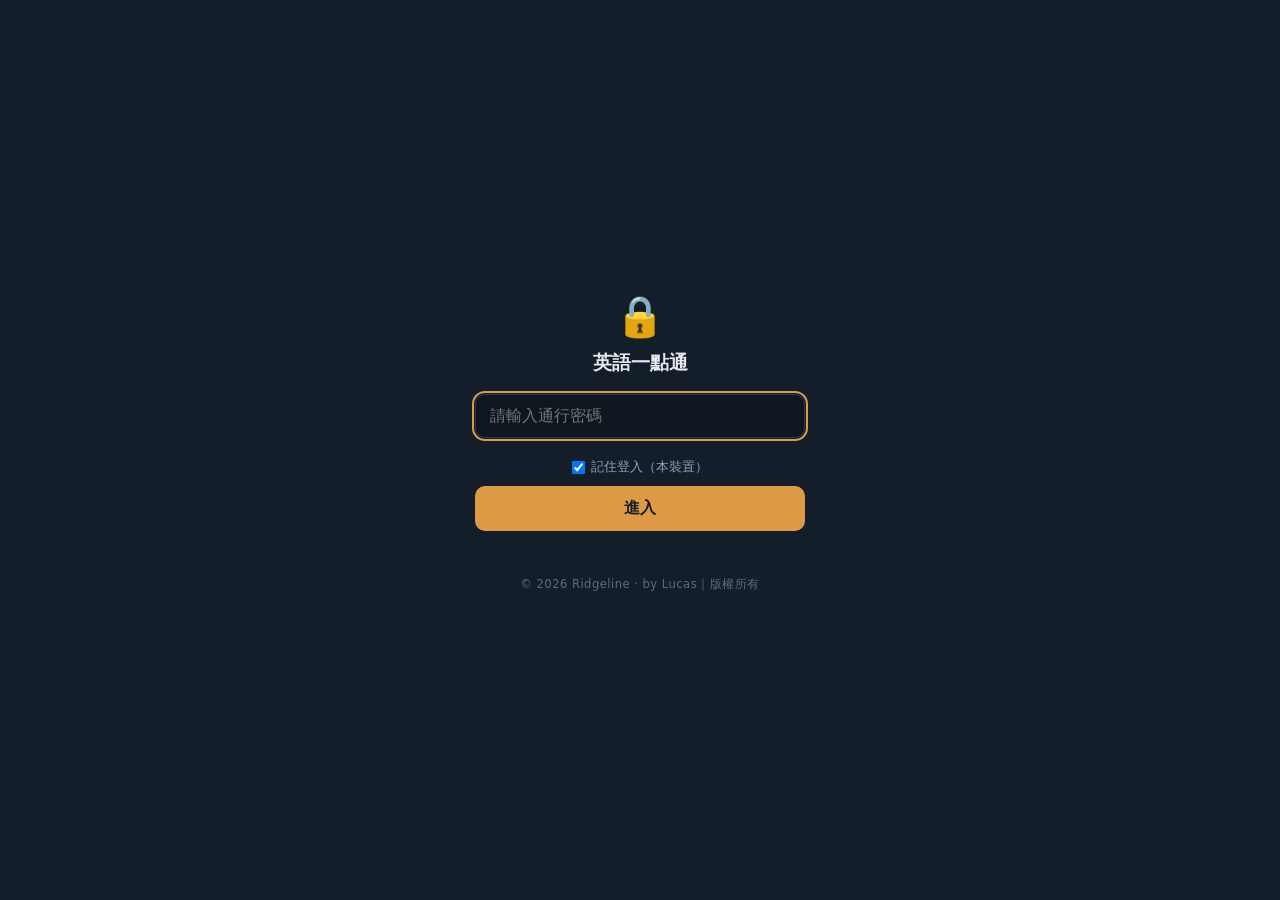
==== commit 2c1527e4: "deploy 900_english-hub from monorepo 92ff1346be8866931c895d924c28c913e4220e4a" ====
--- a/index.html
+++ b/index.html
@@ -6,7 +6,7 @@
 <meta name="viewport" content="width=device-width,initial-scale=1,viewport-fit=cover">
 <!-- 對內版：不要被索引。加密擋得住內容，擋不住「被搜尋到」。 -->
 <meta name="robots" content="noindex,nofollow,noarchive">
-<title>英語複習</title>
+<title>英語一點通</title>
 <meta name="theme-color" content="#4E6E88">
 <link rel="manifest" href="manifest.json">
 <link rel="icon" href="favicon.svg" type="image/svg+xml">
@@ -26,24 +26,28 @@
   .rm{display:flex;align-items:center;justify-content:center;gap:6px;margin:10px 0;font-size:13px;color:#93A0B2}
   .rm input{width:auto;margin:0}
   .err{min-height:20px;font-size:13px;color:#E5786F;margin-top:8px}
+  .brand{margin-top:18px;font-size:11.5px;color:#5B6B80;letter-spacing:.5px}
 </style>
+<link rel="icon" type="image/png" sizes="192x192" href="icon-192.png">
+<link rel="icon" type="image/png" sizes="512x512" href="icon-512.png">
 </head>
 <body>
 <div class="box">
   <div class="lk">🔒</div>
-  <h1>英語複習</h1>
+  <h1>英語一點通</h1>
   <input type="password" id="pw" placeholder="請輸入通行密碼" autocomplete="off"
     autocapitalize="none" autocorrect="off" spellcheck="false">
   <label class="rm"><input type="checkbox" id="rm" checked>記住登入（本裝置）</label>
   <button id="go">進入</button>
   <p class="err" id="err"></p>
+  <p class="brand">© 2026 Ridgeline · by Lucas｜版權所有</p>
 </div>
 <script>
 /* 整支 App（含程式碼與 UI 字串）都在這坨密文裡。
    解鎖前這一頁沒有任何東西透露內容是什麼、來自哪裡、誰做的。 */
-window.__LOCK={"salt":"OP1ljbU547rWTEWG7lybrA==","iv":"D2h0mhN3uTZWblMu","ct":"9JCgusHD5oUP/2ge7mqliyF3Cm1L88Gz/ZyW99xfVyoGnbmni2oo3STIO11zGF/byBc9TOmK+UH/eatbEtIhMZ2vSuqrCwJcX8ZkU8joUTVoFy09tA+EUY1e/yYGVspI9Yc+xEJ44FFgKpogdgVgVrK/eYDHwtd1Qw1LC1ktrMVu2C9TgjYn0VIcMkCCXaWY9TaLHK8gv/d39Fh0ZAv39VOrkfDDKGBXW5xqyzgwEJx9fb2CP2LbfISxcKGqTmiNr2njTgqSt0IygHfahpYAfE3L83jFXOpuW6XF6gUxDbS4cYxxEF/kMIkPM2GtCFiEFRBx5/qKkuGJcEXkW5aYCgf7E3c3UVRqKM8KQjjix0Ah6SD5If1eBpy5/RR4+I58K2LkjJH9mVRiPzwTzA0n3+HawGlParSF/WdMCLLTugCNj/dLPI71pARCFBucDKs3t06IrEMgAXSyGs09tplCvyOV4VqPc3+GGn6SyTSvgxxJrZS80nKTKgDyCe8S/TiwC8/u4op/Olm6RG8VteI3YfATVyU8hMAHLEjQdvbY+92uMR4rvFKkxAZWxfIfzNbf+0XC9mAiVtq61IckKjW+SNNyoIdoWGJ7v/+ZDuk47o3pbxSbRJ3oH33t3nOoo/+JBgdIyWoH7ronO79F4cQmGmfBZGdpT9Jy3rgJLfm3YCGGu/z1bkKuM0GiUGq8OG1hO5p4QL3uAJ5xSrJSY6hLMxvH5tAZPdYg5cciphhMXl1TgJWyrH2nWgT2PjSfSwdNsY42XHsvGe+Wov7wtZmWjI18HaT5vuvgpmdVRgTjWHg9TQgZxOsbdELDti0fBk2pq74ydJ/R3hI6Jk7gZ1cB6C5GeuzsVrbij4VhfNgHWH/hCIf3auTl3ghii64xKZNNZcAUa9/CGI1DBo4InvZTSH2Naif125l7Gbyz1KVhku/1VBM1PCh0tyfqFITAhetwZg+9xMoOKpZ08crwqG+YHcvZvnNCnklZRzvD6AN3g5kO7A5G5toSQQ9QUIKKtp/wn6TGi25ftnQvTEDP6yp+BBmQATpQ/KZgCeHgj/F7Z5vunc9MN0qJF13EmXra4LVjSQea9INhRu6bhI2t1oeZCREiSGXAFBiJroPqodFODEOJGqIgFkY0F9KAvbNSMg70HiW+17o7PlF9Eo3Ckm2//b4iVtdit1qeKO4IrOdDuZ1rJr56s2rPMEgtjfmNpkKeYK0UlqdFcNrd0qiY2aCCMyxzB5NGg/phuG7YfhCxtVwBfyWAVcFPfq2XcYK+u6r+9lhuY6NdySQfuksCUGagdBOG7WAftRpp7uTVQPZhLDNbVVzgelcTqDk92cPFhMlovH1nU82AwShFIBl1RdL97hQqraj7ylmABVRrjrkm72oA9WpSViS3I//qU/9RwuP4f8D+xpbkBYN2bdrHnQ12b/FF0nKmd8MpIlDHO+irfeE66sVGrPYjmKXGJ9BWQmw3guc9VXzhP9n0xhglrnAGZkn05VEyyLUtJV8y0qw/0uvdZvHjAroq/UTfepSTprFmwAWZTfzSet6HqI8Fma+yGkCMzr7M5A5PsUrpmrUlaMVREWVUcV8W4kuNfZHo/86UXmW3/CJj7Y7NReioJqaa5iAFJTiZPc5FLiWrwRL+b9uJ/vAMFe+ZuTi3LxIYRaTfwNBsFRN8U91wrAVBE8uM/ag21FLbrNG2NKvQ4SniqyNBj5dVBlvhx6FHnGy7cOdW/pm9L6mlLcckQDyJPsahii2kFeyJTEXXrxgsxacMGgnTUCc9++IjqIsbt4EdWpJF0+DYfbWmEiSlpuWFJk8uQGiA2eBChYyQuCwguPu4EkP3KujJFcYB4pyDbmi1XqvHhpXwOYlNVDahP2VgxNrds9VsrXJuEy/n7YdLtBpTxT/fbqo81m4UTTeAJBqKrEhbZytIVvKgLkz014cg77nnXJKmojSgzOp1ZMGPZukXH3osOfioF1claikhNHH9oDsQZ7ng1BhRvgOa11cFTg3IQP4XMZz7/vbLoL4VPaCIcwIiOwAfHV2dtO2iPQV6NQdAH2VFiD0b3nFSDk+484gNuPgaNz0HeIxIHNSznezYXJtwpZvUGfhlfLiW5TvGAl5Em2PuJbtZnRQI1P9edmpilSZgtt3m/vMbn49fsyDtDUSSi2DzuXxZTbQe7xVrLU9ioauUHS/1gG0vIvTRr06KNCKI08jJfOVz+2UmM7VAERPiwL81Id/wGD/isCbqg8KlSYJhcquDvbq4vQbxjvtMq7rV/5xlkkUH9uAjpHeOog2lVbFFNLX9Z8/dOkFFVkgyBalhFcyyD61uvWqa9c64UABVzeCMxm7kwfOaeFsEaCzH0Ss4hWkgF0p2gWuNUXLIjzAoAe3c5s2ycOPk/rJ88n9Lunn/O5EONnuwoJremmqgOSAb9jXWupDv3tXXh0vnG8GcYQ8yg2Z8wNLWs03GFDtxK9ZkkO+tzQQP5/p7ju/ZSZtkL8uk+MieszGHYq0FIwLNuAp22U5thPE4mW9oPUh/pJPessNdsfi39c0EotgGwwS85kIfeSJlMIkHbHE0jAKDTxy+nqKtTzFE2iyg/wxBNyKkQQdlYDaNKkS6xDSESisqPx70fCkvhaa1VWUHaxmpinZEXL3s1j1wMEvUU7Of6JzeDblA52iRxS078ZX90iizUNQLSdVMUjE+EgckNsFr3Mn1lW8w15RB0zk8tGXck8hOTu48s/[base64]/8l/E973XwdxkqIjDytJ4bQn+XxKGwsiVUllRaK+sFv7/HeM7l+uFY6ADQKLuIRHu5rFrTVDoomJRESH76/fus7ciNYaYhT+GJ0m7ULxzxM8wAFIAsMYpJLLmeMnvWenkZTN+m0qw5JX/+lojwLpBEbfxykY1QpQmRlLIpR0KVbrZgbNvXF5ZDCOrg2JGgP6aFLXJ5VLc3DBDIt4NZ+dV031pzGqGvsi4vRontcid6xqmtRvHNKPr+nVQdvewJVYgcuWvOpp7XrHJx9auJtC0NP1EnZdR5byqwoRTa3wFe7/SHnZG4cc6mKv7HPUnSmjF5ij9xqJ4UAFWHNFPXPg2SbnTBEHmgnlVAnGc6yD6v6qJzm/zsEyVdcVSzxqZWRek9tdyKOyBRE7j3lsmgoKgNzXH3fLx3d6/hwzv5IKSfwVEpVT6PKxmor/QOqJgPGW2zfKZZOxvbCURpTeRRZQOYoxIs9u0nijZreqvnXpY1HnvhU7w4t/7Hqn29f5Btp0mx/2GTaGymi+qvShOkDpND35BxEd0LrEfJwRA/kKE7i09chz9nfWig/KhymUEJDXDEMCoHjOEsDkCR8c/D3SB//OIY8OuTghQxJQcNjaVTYz61FCdrD9XgEVqnS2myM8Pl4tEkQSLmScJXeFI6h0NUkPJk9NKh4kfpGrfBKOfLHcKH9ZXANqo/rfWmgVeYvvY8aqUYJN4Bia+aCC0qvNd/B+QLIPV45pNfIdKU+Dw2IlDplyxeJPuDueWj/D5yxqnyZURy1wt4yAOC5OLyXaqd83yfXPtVp3UlqIO4JTdfuIFjY5DEsc0+p3X3TPdt52C993HhaTwv0aSUqOGFoDvw2v1BfI3P8fjfdTL9RS7Nylfimvvm+8aXIBQKS/uJR3IMUZ4YuQRd1bevDVyUvbb6hH9GiOPt+KdXqlaW211O8x0yEF01yi3xR3oSre4nsusGuWsZ3JW+7A2iNcOskd/eeNggnBGPXOPhUtoBNCdMfwvFZdwzI1bcN8XKpDPFJNslYEtT5vub3xf79upyslQM39tN7zT1o5lqRqmvL6N879Wp3SnYsRe5l+c0ZGAWzvkDUuJkYA4eZiOIJ0g29c4QviJPq5nFs/v9HVbsZ0gsbP0lGi9REJEvaXUmYXvFFMGuX1cwLBgF1U2QlUB/ZocP1ouIVCoFiUQ4i2xUHspRM/ybEgZ6OtM1MawYqu1csyjbRRHRDKxLSs/7jOHpJdJ0f9shyp9WotgQdiKPOw6yEte7QeOiQGLOQNXxe/76UWk9nl83jn1QiJ6Ht6uwM7FM5TBZ3gP8VnhCcBZ40QgqWJzLg46IkSbE4WCmGstIlp9SWOEn9b9JI7e4a2v+5XLjkEumQc9aLrdQLmYykIsPKWghsjgb+Iw018wtMKqfW/+GI/H+jdl7U84k78v5Ci9I+ZscrogitK2h5TMhCXWce9H2EezbdXMgBn8ESl3d2jNOglb+ebakkhCsgqTySFl/banjzsVwuDHnxlKvG5izoUlXuWVekLXh1+ssGL+PXp26CCmZuGMq31layjQAUA3wxP3TagO7nc4nBDHf40Xk6oaVXY/9KfFeKdKPqP/3zzBQ+Cm4tEYy4Yq/p9XEj4cijarSlp4jXMK06tRjj4CN3XQ8yTVvj+Vs0qrpEh1jjU3IZ4nZDWFe/8P1zaU05vgNIcjKjuTq9NYwctbM0prijqRIKCCqH36E1cN0WX6FcGpzEgms5oJFucEq3qftnwU56XN7odJScpxEiac0uIMMC9R5/fIQFzai4SqtkaqGdgqwU6crrjMuu6yb/oKFyDJRGYK6AOhoIBR0jC8j0vpDdXGwRSbJqBRdefFkbXWmeMLwAPj2kkthASgmn9wiJaUCU+ExXAwFJcz4fVYx6i1jlMw+Y5kHXDjSnirACi5gNp9oO0veVAiq4ZViTclyWWMRzY5LjqEKaVOx/mUO43Ypgl1pPzbQH42GrTi8eeWf1WUqjGjyECuSpVhigdVAKhxfXcOdVE226KI0prBO+jIwrvvEQnDVL+NhmBAlAxj4ZouKy/K8nX6dWf65/hzk/bh+9Wgcke/Cctk6csFS1V93u0O9hsl6hYGbplhA6+HNjI8fHbQk5of22bPLEFjqFoiTxnkfqHbeG5hB8cBXeT+RR238lflYsrHCqLSs5s2+unf1a4Ng4an27JQ+dYoldwct4gVAJt8dYdiP87sUb/fJ283A9GBLutrqvZZd3SQUWaE5RhRzaPlYpgNTFdabYH8PwyxenTo4QMrwmeYCGunBd7V9Pv0yo2FU/pY4TX98GhIck4A8IwjH+8cTtoPDTiheSGm5KZTIf+K6bKZ7sFc4Fj/t2JI5A6qOoMNAu2dT9jM3IY1AfgFcPgyMAZmXAVpgG4bt3hxYj9RYioO89eo915Lcvu/bSOXDaoIWrKt+v2tCM5wP1HnS2Fdb1k3B6ZIpTPHWs8ydch4Ow7wmKsVkBeCzXbXE/b6ojbWypf51pSRnWCQKlpAecyBklwpastXIi6qEVrPrurxJqOeV3w6lINOWfcAbf+1Nw9h5BepZuAYa9nMoXaQO3Lhk8Sx7X+5ZQGwqzEXn36+z6v9u9ofMYUR8xV2PY3lR1aytaAmQZ/oHgxj47MusD4ku24zX7HZpPazrAmkYPLlLI1aG6+lp0km2WrbnMf21XfVHbMGycjIH+myVDGjR/uiMDYUbMtC3QBPwvhBZoqlH4sdQSA4ZZbjay/RggfvD1L2S1HqOMIiwplAxk/VJDRE1tIppPzQQJLKc04kDc5O96yoJlKrQ2HzAwWRCcsx8qGY5qBu5mK6t4t1haApyACNnFtA1HzSdqZEnOCp0vz7gdAccuIrWqrGLGd5fifUHI9MGHgz+W6svXaUcGmaLMm6PeqjlSTW6wk/Z926o+7ZI9Ela7xZJIR5MBduBfTy4qr7JBldcHEf7Aa7HfIAlgWTxG2gP9ofZJxmDyTCpNJQg73kwGKifBVlbpQ3ZDEDP67dLqhJARnfpUpJPqEwW301UJ+98yAN11IqQJ+0BjOWr48Gc8kdS3OO/fDzJTKiCadishQv4YSJGJ69vXKVmwiwCsjah/z8FgqPzv9Wz1yVHdP01c1OBW0Ur91h8kZQwao1D3lmR+ywkutUD4KUqfcipK1uR1wa8RxOEaeKebh0LDCXGpwLG2kXWDSSr7vgpTtoqhKpxE5mOXsGnWF0Oha2087woNVImVSVSqYjgjlSWJXeK6A+6Kp0GE4L6bmw0QT2yW7Kk/mauWSDOjIyX/UWM5/Tmj/lIvpFhMic9SxnBqSz/4gUIYxk9nIGPVuCfsKWDKH9/JRoqNxaVJAG79T1/KHbeP2bFK964aoW2SHLJ8PDdZFLUgxCh6mRyaW+wVKygCEkG9MAJPCpniaNpWKUl3SyNFrBdoRiTlI4LGNzYrBoFVnahkZsbBmqqtv8UZ4Q2TLHGe7aF6XfA5NmabFCJzv9hT94VJTcj1Mr+1/[base64]/UoY3+8w0mz1FDr5HdD4x20aQ1SEZzHLsUeDr1vu7Z1TUeKs4emzu2jTpZkVI1LVKsaZ2fhEV/8wj/eLpXwiGNakRS9V3hvzm5kQZymuaPhB+DqDhdl9I5mTeLRVJnPCrPYEGcxmNZCPWd9Vj4vRGzJzalqo/kUp0g6f/urgReRvprjjIe1ki9CBRraXcVeWU229PybwKQyPDNnNQYWZaBkgKUAf7BVDkmFgDeLBbnIF+o8/7y3t5pPh5nn5g3g+GTPClyChCj204Br0SJqkks3mATmyfzT6TAf/kO57F0fkznZA0sNpQIK69ZHQK34XEocCYNSw1JwlKj0OERhdTRQ7mUUEQqwzT5Wr6DN2CSafop5ZBG9sEl76PEseq1P1IyzWqPrhj3YoNkpazZuuAxO3q/cFWvBZ77avgblGlbvgJJBgejUmYiUagPOwXoKZQJeIzQa9QrgQNam+RB47aF0GQYiFu5QepfcYqDMlBVI+FuEKfgYa2Xpmrjq7oZ3FkXfLlTsrjU30GA/fHXvZZDngWmBENK/eSdcfLywQVzHdbKC3bCpINBcPSqAZ6WPGyQ+NuVkY/epK9/vKYzCXH5kwQJT0Ey4qyCVLrglttmqSgvdrm/LuyuaSQ0IjIUCRdAVEqfKa9AOT5lVHgmIV4mMXUDq0w6MvkQkAtMaVUFg4Z8fLv8F2V/TCvt7NQWsruQvAt420d6zJDusVxswOpNrzMVcTaB7mUbm1CZMyPZQRoSywf8qtlSXXvN/AawnP2WsK872z0oxQ8w6O7KtEhObQJYfflX3ZXnNWpg8KP71U3qcI2qf4LW0Y97WRbNRGTmUUu37vBKwZrlZ+bTnM4w2YsYy+rHf+I7f/JEH2LmU7EmO7i4REQQXB6oVf15kkGx0SRvH4b6XN1gvQ2fW+KdDRbzWgf8TISO3EK1z5Iu5PnfUB0N59fh/tHrttmkLxRT1aQipCB1Y1WJUAF1GDIQamdCDAoFCaJ4TUsxZDJ9gqxsNdgL4wwNKz6F8RzoTPQAlF6xJTMoia4mSC9hnFDQPdJkrtCfePiguHhGOLDj3H6pvCsFiKgR0oFEYF+OWiVE7nnzM7lCqAH58+1TIMFcAooja+WyjqTCCEWn4kKIkgc7kdKEAWA8kdz1P/75SdWElxTp9bcwechQA8dZ7V/EYQdjon3m0BLFvo7gjQOQ82B/yOgEeAv036OBlraxVL2nHWRdqU/D9841iQe7F+mfuJZKzcUbMwI1SsNkCGwdDvtSW7hQNrQIONkpiRz3tpt3wRChTVF+ZpRnKRT1Ai9FLX8QX6KS14PkBE3zKyvlQF06MOylasnj86MJEFhy9tz8CeC0HmXeUTZl0Rje2dOgyD+eQMJhCOlI6dh+ayLb26KWf0RbqCiL3xf70vPuXI4Z73xHdiaLWGa6kk/mJ9tnZC0+xIYDraInMz+3PgROgiFIg+yoRqL7zhY0T0mcAEFTBfCmm1CbXi+AqXBVSzHjxHnOuZX1SjfMwNmLhJn5az+P3/DjWOXF2JHZq5N1J8z2d5reqA1x8B88hwlTUDBvZLoCruo17uhJ6O55hurYDpR4AdWYdpc9Erlrqi3+gO8dLR06wwXEkiqEADucH/HaX0huj4lnad2gJ/y8fIrbKMgW40n7pdJRFB4COYt/SWwKPDsBlBPnpRb8nSZM0LRvJFnkIr8/wgSDLaop9274PQp3Uj8dWme9x/3RM6inaLh58rN8eX7O0cqufkRGQYnbu3CMJWUPtQmHYAFb7n+gP7nA824O/fnZUDBUOBLHpKgmig306+BmWa9JOxqzb8N1IMDy3wv1h/BN+CYADs6aB2GW2Sc4BCcSctgFK/YC0yTZdFQoliUC/y4HkyEYNwhH2hFnUOPB3+rzQvCGKLmHR4nfMrpTsEWftB8CK1g5lw32OhVaxkxDjwZYI1yR2QdYD5SNmWTlzvLha2ZbD8hE+EATnIyxuDSICZuAcxWVRn0KbacpSbNmiV8ZyM8FZNYN6MlTLv3aNXI9KtPY6sAwwHImyDZT4XX7w9BSV/MJTKsY4+pAHEM+5FISjA75d/4u5DVmk1T6zQPhGZTyTXacjj2H/srQN2jPQ7UscCfPVtTr873WGfKZnPDr5Ker0wMLLIE/Iqw8AfmhBKpKex4jzkP8+0LiNZY7ak8Q3w4fG1V9D2MUfW/[base64]/JDLak0O+F99S3BuLTdE5MYA6Yy5+BgPIBZdZ4ciyRUEssoIzgd4/WIwYHT5ftMtt2K5Nf3d9rY6oK4y9kttSym3yKX4hCUrflZLgvb/KICBMrod4n20bJVRPboyJQr5F50uR+UEzowBiMrjTkKv+6cV3PzBRYKZ2Li4EEiu+WlhZ0LU7FkX2texRqi1+ZPubK6ZCTovW+roe6BK4+tTp5dVmhwx4036iUBlPINFxqXVJxncA+7HToZHnmWEhHWKkVbzj/I42sBwzwyzsqYd+1JTxdE8BkNJqrOpF6v7v6HpXAmAzz50zVzR3x2UsMLxCBAkct44iox7wOYiYSUxwyGUQEM8sqrgEHMrEYzIeiCjvTB9e+OZw64kjzdgmUFkhbcc653KjoIcIES5eChRhBCmp2/z8dyWRtpluvoHZgRTK5YZG9BylwiQGWjCgI3CPDuKd/HfVfHzkkBwzv/7o30yDK5zkGR4vN4ky5MfDq+fz8OY8fRdxIVhG8fbj1ziraL2vfCVGyRkEPR3jJb9DnDhx1e151QczW2MLLfVqP4XDeaNrSXJGhGMyQHUDulb3ZqRoOyqXi64WpICGbofL4eUpAAcZJxQ6tguAwYIfdfl/l8HWkRkQFdE64kf7Fiub9cyPI05kixRpo4al96Jd8n7c6I+H8y0inTNuKJuTW6zdf6joAiv79TJ7LygWHrlb/+pNLOM8+uIuB62NBjvAfUoGfNqLwHPKY7d4EkYYa7LclHPt+/m9M/kxuI9R6N44bJEA1JxRk3WlXFm7T4S1syAqm+KIr4ueHfbYFl7WYl/NlnR/TC5ycX3gZFqb8N2T5yF6Jy839dm6S4N3CA34kfvx+rufl1DHRv8tCU3l+3OINHTU6YSsxb5UCopsyOGE5SyAQXNk85iEFG5l3ZFREWUKinVVSR9xlcxIcJSlcpnX/[base64]/XChoRbu3jTfN+RyUFLbTwWSns1r4c9rrm8RwBfjnaxDVAkn30ULCwD5OMwh0npUFNV78cdWKe6LDETPfZt3LgkJIT/AhTjIbKB4l1URUnz9RxTafhC/XlBZASbFS+Ku4soFlQ4wr/WUXbD+X6Hm98KaaqVy3xIp8Ir6UarCyNV4tKh84DwUhYY3lfshE3FppjQlHXCsFkj0pfmRibSoD4e0P6/zKji41R/[base64]/NziUI1zbdCyPXal3LnxSHokXu+tZ1nKZKlZg2WTDU9UkCaETIY+U/38aq2pIIeQ7yuU8aChrx/z7fTlS0th2Ckp0Ik0+ppOJA9nWWg2oe8PD6u5k7vD1r1v9OTGrBnzWPSV16Fyp5ND4mjqZjH7vqmMYaTUSiHXQFJb4Odq/Njb9HStCdIqycJc3E31y7aC42V+JUUL+sx5mp/gy/lsajn/BeVFx115Oa2qFYSGTIWp0kc2DD5kbqAzWYMYhmoBtv5fBxTbJAf0TBLqxyIMImgkctrFXVRtf34CaxskrRr2woskQLExTsBM/YNiyWincWshHi6ZpVT33uSAZIubK+SMwNil+/UUJoKoy4uCZk7jXrRFQbTy6TeWXyCHanrhi73c/RfE543GDWk4272x+j1EKAM4iP8i773IE9fqmyV9oVE/134kFbxjMdyY+7/l22BIUCazDNWQ4N7ZjvQSPXi6IohhcCwZnuqoXIOm8+n8Ea2MQNx8QGqWYWirLN6O/6BNtpZz5G/eVizDF6/5KxA2ebTpBgRAVsz57tpLCmx1Y2DsdyRU0udERI1JVIgLbIN40wW/zViPBez049A0AE28NSwTbGgQYZunBl2V5GDaZfwn4ldGOyqSWdFIXauXdEeGLR+oaI827aIa93i1lTJ0yAFzxsJi2Y8lWcsttEnV9pWySs05j4InhAtugNoiN6AzBf/2oossraCP68L2M5k33r39MVLgC9J2A74bkbrYzm5e751cFQAUSMW8KFTWyoJQUmqeIUAdxbundLJYgZWoEO26aYT4M+V885urzcW3s0udxetNynA/k0JZsgZ7cdVUunxjGrJDPaMqhylglhjirGMuKLIMgqNfRXw68l001cMW8aoA8mSBC0gt60L/JrijXVbKXA4idni/zYPlMPNUzVy9fcAue58HIhpyBY1+y1zenWxz8uIzkoWs4vE92xeFuJeCNylyim8ddR8bMryXIhFdgEyeC/bJGSicoKmlshWFFDDSYW1EI5CqeAxvb6LfI6FK9LXcsEeSZ76bD/MFy28tZsxnyXsznUhw4xFGUHRwrTduwFj8yADa/pOd9mLhb8pF7OVvsgFG/bWo988uuNjCxxojbhRinnBliSbwnNFts/CGcFNMWgiLwS8pALafHTSOGO7Kzj4bSuv4XZrKDHtQi4rEdIqLMNl9zIa5PJuQ1h2srsJihC7LXfN1G5FptExfdOrcWBJRAze8Tey/jhOUyLjlxUhxfN04SJKl2zGGyqE5Y9vPpLDxQVL1nv+ktAqKd0ib7s8uB0JTzSuLI+8aZWBqgEP9lVQZhwmS8kasCR7vv2z9Ssg54OSu/GoKEWDho5rS2pw+pGuj3ftIyi8oJKbZurccnf+hQqxsWdU+z4WwtYIXixyT23MU/QUTAQudVQIzh+fhcfFG+1hq2uoZ1rbhDfBDdl00spvICN1q4lToq8bgO/dcg2Bo+HuKKuilhBIk/lFeCX98ti7w5N15RcovT60AQRZFlQX6LrTjJbE0egFBwmt2EuQPWqr9VFsVWVGTejT8hPf0sTGarwNPRrE5tpdbIDaNDk0/A3BVxVudQvnAP2ZtnPi3b12WEpaUE8lbKpRHmlCxRkLPsv9galykYS1QaHsvjWy7E9t7W7ymklo9baOKQLTJ7aYRg/W195USi8yJwiBTcqUL0RwDNJEdAbahedmjC17zhhObibeHUMl/TIwpGhq/+UpFNSXQKMeIRGfTAn9GzplV5fVnV3fkXqiX2G8Ub/rZkjOSjV8YZma5zBfxxrYcZtX53C/Jl04QUXHN0gsMQdH4UCmSrWcii2HRj6hncXSZWpk7d628KTTbvCpsON2/R1V3LJVKwY2FwszA9YXAu703lDWGGUHU41Mu9dDz3/dYGjdAQ9KH5eYcf8AGXoqU/rqMeIGgk+KomzLVmFS4peLIR9Xvdvkt5P/8Lho4mVFL/89pKbu3eyJA2kEk+UGk0Zk5lv9WAI7YH9FNiUjJcaLsaSFiRrmt6GYng99eyl3Cq0MwZYnb6/QhN0KiBps+npNFUmQLwmrh8w57oy8CH96cb6hOI623oOPFOO5ORWhNUItQbw0Or/mbUgcQcBI2p2UwgauDeSxf9K1MVR1ZErhfaCgCIPELiJSk9HEZ2GHJEP4bwXDrQ2+KZSGWORoDxwOkPqy32zJxVjnyVVFVnZUa1KolG9T1A28uXKcNdOyHRkn8vtdrINfl4HpxOa/zQujy+k2X4j+oxmAuaaTpwy7rgqSdhmoctIuBoMAaN+EwuvIFgjhTR1Fnb0/fUMJriO7ANLRgYhojRwGaEaVcwZSR52ptfM+B+IZRRqJDkYYS56kRv0Jh/bztL030lWKUCiP9HxvMy2G7Ke1aeg+6pYD7MQMACdplP/gAp3Byi94rqv+AlKb9DgVkv/ERxVR21o10u80CY7+yhtnaG5g7IWoJbc2nL11d/uj5uyvyfF2+oXfHVacQf88RHg+B5YFrCc1Q3rq8KLbfWalkje6yGKeYp6D4M0j5smWHjiF/BncVlUKFZn8sZoKNGXDmv+ZQ85G4b/IE8Js4tRfLVYQ5aEs7sbnAIchmrJFj/QWCYiTTaVsWrk2+EV32YNbk5iDSvTLO6nOvGnTRvGw8YSl1imhl5x5LMZo03K80I4r8fuGCf3LXZDi+aMHf0AsQ4/CfzZa6B728mUPu4JL5kXYk4nw6MTxW0BMZBFNE53F0MBiGnFG3HLceNDQuxkyC05Gbsiwp1nvMlJl0MS83kbQB1EkaodHJP5hNrgZzTcBBXx42z9ZS8AkxVMy6pednGxuUHvgUp1mTj26yzDE5cuS90ZcdCjLe/mBT/u02XM8IgmJoby2wLsOGjVlHiIVM+LXkl69l5Gd8CMGR/FJZ+VWbL1lYAgvyTQ48jJPqNCCexdX2WaVC+9V7Fgs6SkB+Y0XXgkH7tDDvdX9FkrzsoBDTM8SBD9jPIl9dtKJWZow4QSeY9AQBI4o7llqMN0h8RRAgo1o2UOETLNkgdhkRiRk1H/QmmXj7CBWsv3s8sq3vCVDQmjbenQNcx8VAfv9DEt4+ng2tIs3aB1QR2wcmJGM+2iubzKL2LMsPx2B2LJd2HlIUuWKLrSlnnXU3tIgN7JJL4M7Ijkg/EyZsoUmsB7cyJnFyRoYLMmrCsOUdU/EkobT4de6zKYom4aCyy/kF8hqVlpfx2ld0Jiir0nel/AycGC6iqM0T0pGsffvJfVixFFHBaCT6uYxN54IGPihYUFpXaknpDyB+Q5aaUgFQpr+p7hSvd84o4iNru4apkmzLiwdvk9wahu60hBVWaGvWY2zaXp57dPcA6h9L0yoH/0pkgJ7CmOLAoZXqrV5hifVyZ7e6Jc1J7qyJBhPhDOaXotRur+XfcYsV/GHFWGZvzfTLsEDymcRTNGD5yd9D8ECb1SO4Cr1fFmazaKv8t2dbqUDKY7pTpK4kjf+GS8a5aB+MDT5FGE4jJl9ksiSymFslYtNC/NS1knGP5odTY6DGHHfS5Rw3yuq9/pFy7GlBC+IUicFsbZIcZH3FlLYwRZ3MNYnWAtlp7sknReFi77us4/kuHductmgxFnngkjkIkSUul3CJC6xrfwLKgCCBAMfMrJiKMITMw0abhUG8C/lBgeXGdpxg56mxmWBtrOReFfwTA/z9m5aVJqolXLqw4X8Y80OY/PLe50lxNz20wb0T0jgNG2AAUrHUw+3RD4siLPkoyjO4CHIHxgLk1nNksHe5quML5nBhr2ru8qujxHGt0evyZrCSiC9TEebKU8cG8lKpCkmlJ/gRpwVVQHOXzoQpka2/v/j4GGI23C6qNIp/9ECbpHx00S0/OHltYS3/JhQvuK/eySGsejm/O00Fofk/LEGgNGfflTgWWaAJ8mAQyvGJDXJe1oRWiO2BbtITehe4h864sTHw0lb8v0O4ijOV4TCMfzznssCcRHgXWGeMraHG8RKDlpYbpKvg5j44c27AcqVUA/0tvBganGrg5/F6KoqeLz27L9KMiGq3kaaBKQ6izY5La0d15ClV1PG0Du0D0K15dMKDS5SJsRX0qYaX+EdToQX7GewXi4jgByUxO9WUt0ce6n/w6kZEW0a4luDrlWbEui84qi8BW8DTAVddft9iaLB37Nz/DkCsQhh4uvZFocL9aBR5wFewufKLViW9KxiReeG/oqdUXHRx3x/3MaHZouDsc4tsw9W2dSxMeHpTgc+DA3lufomdZgC0lz1TygltfyVi/DCXofCojpuDKtV32rJaBRQfN3ck6krMEeI3axeN0u8ElEBJg/4SAeHM5dZjbu+Y//FQ3a4BllWnPfKua0kE45VYGMbZB3vMii9x3jWOUFhYYyW/yerMObevJLew+fhYHdbjn3uv5fzS9nI3WS70Ttw9p+BaEQhrc6fH5Ezn9L3+4M2K7UKqvdTDovM4huhDkOM/FkJHrsWpLApHlqDgJEIrNVHfzUAzLbZHsA9ZfUng4et7GMbCRF2+WS61znMkwjQ8icJj0l7a26u7NS1yQyS3aUa4PN1VVcaCW2HMNzFMjunxiFLaf1HgR7hvwQOqBYZbCX3wYaQkTBAE6AZyduGom30LRJAac4Ftw5lGna92KhfwdUWvusBkVxvri+b+y6gt40TNV/[base64]/UURObrgG/yXcleKBAPaVsMvWkjgaq7yD0G+1HMU5rOtYm5QXs8k+dtlS6a24iq8TyjwYBARSuY0oRe5PPKT06kAJzPiq7/rKuHS+nTYYS3C/il40oawo8RPA4+/9QQjFDgAs3GRnVTfcJ/YnCRUfrUZ/wkM/ZsFyxcPh03pre3XOgIfZ2JlOuUWETPVZu64bQLFML1lWXrH+lzkvwkGvUFTK1XEunfFPylwc/fFk5xyeO87PYZ+qEIujqRJjf+BSkHlzz2YRac8Y/D3nc00K4/[base64]/XkzMznmK7YTpC16DZFok1fLR7fa64vWy3fITKBpIBKhvzQqeJD5b2BPxoQL+9XAGiRx+llXT2AnZitV6BfSZ9xBQylQoYmp+/V3lQnjfv3AC/[base64]/kzyGPmqutld6SHf1aGdleYEVDpcmYVKnrz3oGTFQsv+QsmTGHqwESkgJoyhGQHWSCpNbgRMYOs2SinmXc146Uf64l+PwJSSwh5d4Ktcsvr1lGBJamU32QsI9cWUdD28wKf7Qva/6l2heXI85x6MgpPmx4NAXTa/dlDcfz7mTD2IEjoVB4IUQHnxl+iZ+Hual/ag5QfuXyy8+niaL1wA0C+FRu9oETHjo123YIRqHTlxHozdSYc0Hcd7DCfP8z6gFyW0jxMBtlqfdfP/kxIbRA/sqLllek4utm4tvBhGjvahbmnsLPEtIeIvjFbr/fmeGA8QTwqK3bJFtPCX7abSTx4byYNd6gk0AFVhV/gdmYWqjZNIsHFyRXpQ11xfD9Y1WqQPJTgq7DsUTNoVAfpPfSefuYkkPF8yGGYStQGW3i1R1P4pYSlTd87NlVMu2TKgl0SHCTUVWypUJd+ZW6gEHgzg3WDl5W2xPF4hIHFpQJJqrUzC9w/6f2OOHd/1wB2Sd8rVkTWLQF8mREjf9OBiZAMptPPRmSW1DEwuhYo48niMlds0HIhUI8z4qyq4a+Dls6OnQcB/7s4aJIsxdtbfGWiY4LHSQsoe2bmKKgsGav7xwbNIuUwYK6DuQdQRiNkc4+Yd6hLrG8LV9ERQonGxFTAKvWiQiwU1hbs/[base64]/qagIF5dQx43/63p1+o6GWD1r8LqiHesdAhtPiMthiX8J/Mp78ReokQEESLKTF9CIf4QDY+Fnabvxm2/l1TZ89rTyUBwKYSPRnbRjUPmv8xqMrFV/T5Z9sAib6lVepmLuQOfji18qewnZt9iSDhihH3QKWydyhpmuykphdEy9sJNrcAY66QMMVc4tmtCZPoV4nR2LG84w4A8lHU/7d7npNckObZ4ohXHruMvgXZcqEb1SKeo+c7SAaKKQ/JUkASu/Evlu5UBtkfjz2Xi7wCLXjuxEtVOjih48TnjyMxRIDj+PaXdxOTXv5x6aZQ3QSfi2ysytZWP1YMOVvPMol7Us81QqwKrQJetGxOm0ywlKCtS4RPOGMPyxchz/ISmsEBE0n+eXsmRw9EqLMbNuCfhtwlwmUK9QPYu0Ez/[base64]/ixaYVhE1BEGG0eqw8q3OalxtAq684M6c+/Z15WVFugyv701cJRDXeXKIHXhBFiiuqyRcnU3X97K2roxZDId3u6+elHMwxVyFHn0gWssQPxsIDmNVje+9Y0auBVtJHo72vvHVytar2WNlNfpC4F2kFu5qCYRGUZRQwW5uR8PntXDiAH8zGB6EE3VqQ6GLqACYtmg8ydoEeMsxjm4cXJ9yRnzaV3yKpDA7+HnBiNJB1/+MEmpzl0u+nvfqnu0YJ1KkuZxp+XIBsztlNPgQPe+pMPZ10Mbowr1s+rfGioChN+oeU4fwGPDlA0ejGscXT4EkvuXTahYB3HSRVLh4cM8FDL+oBKecCaLck8H42ve1yqyRnliGJnmmzD8PsmeeWVq+b1FGk9ren2eOfEzZociiXjR4UttQKbk0f5P+M/S3ibzw10wfZ8xAYJJL1/Px7aln0NdWUrxG9siYDX99GpoxmFDX6u4bRquBfJp/pG8dBUN/7qz/tvL4bBev1Y4HdYXnkz7Ny0JXQ9gWn8T+kzySQaAXtpeVKvRRIQRfwtlL5H14/xY1ACJV3FR0vI8YZXLA8S3fmLGuV2QLSEGiJHBVXTx7KZ683YfRwsMNY8j+VpCyu/FPj6VcpnA/R9kbQG40z3EEvhjvxEhrzYMw/013L0VkQh7koXVGLPfffFlbz2xps7du0foo/UCifTI2+LJkcOFt11If7MLEwRNF3zcj4KGJeMbECyenBtxcnFTtAQQiG1i7UWOL8eCR7WlfYvTq7dfO9ZEqzRd/JHq0wRPmPClK3X2z6eZ/RV8yy5UjUvV1Nwb5JsFXZgb93wrLGRXSFMsuN6S7Ab3QCS0m7uNH96qnBOb2tmfoaY7DcFpp0HCgSvYCkdgSfkiB8JwaRxsTxw/9VjC5UKK9Xm+9ApDSrH0ar1XwKE9680jq4d/xz3HDRSnOXy3iwrviVqZVXqXSvuUo6GAreidzurxztW5/m3THMdedkk3Q406Ot94lkl/4j5OcCQuhM9QoLXu+TbCxoqUdn/[base64]/cbr4YVncc7x+rnxF7b3T+mNb8NeyJGbOY3dERC0qkUBs9jhqXE5dqKpewrK/ovZjZKfJSgVy9AXrXF9BTnbrCc6nRIB+sM5ZiU3KEslTvFxFLsIImQcAAgVOpAw9dOAMAS+40e9/wy81XTFFW8RYwkV53E/S+OukPKYOZAZlZPY5hBev+xghIeYrFTKzEXVec37i1Ei7X6Zn9c+CY2gLkyWeFW6Ijier4LzPry+h+aNSPY74v6hN0UIXGjOKZqebizO2NTn5IGB2RgKjAWA6AQ6KGEM61tcsYUavOqBTa6kxwWoBG8hGDwaES7FnXvzx1qD9mUgBKEarFT2XVkOVRUZQT+bA8WnQ/W8zj8sPGkmtAXOl66YCSPJZZkuVXy0CYObfdbmrZwm95LGSHIlS2FkXQolXDG68U+R2xRMY9RRg21c+YHQieY0Dpz5H5mSqASOBOGBP/dJ32ci0nVL2oMChKn+SNAZa1ZMhuBa4Ai9qnB/o11HJLFxAADImIDDRw9VJC/XnyObRoIPtvc9uytlsOMn+xwPaIEHIL0KDS0rc45spiQ2r7vnJBVkXEksoB9YbeeDip5HyQxRv/JNh7PIA51/+IGmvH6+UkcAti9zELKl3eXROd815sjD2IwdO1RfDFV7HJShPZodSj2pavTjAhan05bqTui+kY7hTItxbcJf8HdwSW8/1NSAb7+V8NlWgXv03+GT5rAZyu6wPbLiqA1EJNxoaSTSwm73RbTvacUYovnXNg5Rqigadgq/zrOOny+C0jJEiF0ajhiRxBBwD2xJwbNsH6EiMoEF1ECakm4vCrm8ghAIbtedADXYaUQoS3Uq+0rVVhdyjtjkZIk76LTxvXPbp/Yv7y6jQzwoRObRyvUuOA5LOTSHBakwFuMsFPDfLnr97Rge1Jy9ozMOXjwCYMv/+ZtJUtPNbIRA1ZZqSKCQFHkyoS7ERclO5rMnOvqblY7i9Z9kEJRv6JBC/pq2w+c65wI5uhZM7WOdIfzSoYsWvoUAc9j0mqSaYSEkfzH9TQMOLEX2agOTYgOjvBV58qaw584LeqhoxlaXSux4uihZ3tHtlXcBqvxU8SOcm2jtVnMq/3Kpc0sqSUEVAEUqlXJkTi9R6mLQsuJJAZUo4OdgThzkVB3i/ciKcun0pSTsVAlHjDny1hhTNawAgDdguZsWcE38hLIQdDS9abOw2DgBWqgG10CZSlk4o9ZuqUQdPKo2Rz11Ym4p7Mt5W7j7amlDAE8M+CQR577EzQhqchpCtK3OAhknC/kqDzNCXxPl7OyhPUwwrutCuowNwWXMRSExzEJ0Tw3l7wCNQEegU3SSr3U4Yyr2niIuob76GM+zTkf0bc6DbrRwaQC6k8/FGyoN6CXVxlOc4wBp/sFohYj8MGaLtQsxEbkSSMQEFqWpPeA4qZFgGRHtqlsxJI3PWQtVQTUU173qx+cUAEA0knbRrl/I3ZlK+cwOiOaY7KlJRWTrCQueQpijSTZqfYV5QemGQXd50FPp+kzdBnxBznRu7fXt7h25uKkhRgZ/yPbYE07/2t4uUQaivII8C7uQ4GnfsjkPFM0g9n1q6KVpTVgr4O8BlckWOArYsPDHcsfwuMXNGxykTqhnBdZPho/YeUB4jcNFy5X5a5Iu/+OLj19GG9I6wxLj4hKgVg+IJXZA2Ver3kJ6iXOO/OXYUPOKOGGVvosq36m6s6u/WjUuH9iznuZordLR4r8bLPf2Hs8rcsihU+0qQ49t6CN9c0cY0GdebbRqLKaB7SawMcHmRN/l3T52hVDDd9RxvHPpbHNihoWvoIoNWs6qcASUToZKjYvi4wpy1hvj/umwFbcwULPM1i8aGAphiGIPRlF/o4ZhVnjLvAXcJq57gUHMKb9m16uIno6nYDsJ+9NILBJRKQ4ZbkPIMmzRW2q5uWbOtZLxtPjEE00KuL2d+xurbupd1pfEkzIRluWs6zKDMUW6rUrpfDuaU3zrJIty9X5EpmWFwbZg+O37q9osG0UnPXKSq4VMOPKsdOBfffwlCHvdfM+OrgUNshU/DRy9gSQ7lomjk5pkfE4BGcKVmPayRkpZRE+0HFOB+YTwmbh2yzkZrR3DzmC6vDZ0ehefOg//[base64]/xFUDlDsCaMUAfPitw6Dk+T6+D4rU3nPKw5fnSypakDp23Wife0i0b/9Nj2fk3S8MlSAAZ8aBIl86fxnMiEtuCD2reHG/[base64]/[base64]/ET3l5QiKPoCHGa+k0XoTTA6l1YxdGQpukY5SbPGjXdLugp7JykIPuqUsjEdupa0XTx2S1g7L3RHUSER1fzLpdUcnH7IO7KbP+dF5ECb1PFmbzHezgRSr80l60rzUOZZjRRXlQvlcbxitzvDDPwV5b5apSM0CQ4/[base64]/93CPALd+lAveUv03KO0DCjs9NjV9SAmlPOlNjmgtqT+MB7nhLTCBZzFfWoT63Tej3xNlyKD/RHxNET7DhBxmm4KRV/jdxR+sH+naKNHW/x0P2Ck9XfqkWtEKiH7oFknA5MgdcPnd5+c+sKaHTqBnhJ+eK+NmBarZA5kxXsEncRbXixanG/xVF0yMocML6dYyGOxz9YcOcTbec8A5uTmXu2Pry9gZe7VI+u4ThsbSplBZpnb/[base64]/pAFp32q5ObSDUHVsHpStYW6ux6MHaG8iXDFBFL6x09qCTtl1N7CQ5JUrl2kkkegzw5zvNrvWG4b69LO1KEFlqWO8Z9TQpb5D0THR3ICjSUe4/QAllqrG6KkkOawCr3YpYbYN0Q6F4AcoCoUx2KXPh8z+8NDptwlaACqQ3DbefqQvbAgxoqzHr7ARdzpRoxczyTngvtZ49uNu8CPtcKbqzSkqezpUiFtp/FFK7yATe01atJrsxxhZgCCWXW813AwyPuLAYbxfxYX+iav7PRoM5SiGspb79iQrvdL3zPheYSmVBP2EGs/cbqwejD1H6lXkE1m8vctCTByJ1zC4oGefnbd6cgR1jY4p+vGAtnYti3RnTFE5eDfhaLZywdJ5NwUqSi4ZYLQIOOUWYRf0oxRxp9r9sgfuJ6mtijVo1kmZGyLh24S/d2H4rMl9LVJQHHCLACBNsfmuf0O6VlBSZEsbbtYgRNBxywAzqb/UMgRQ2dCuw7QaaSnU77LRzOWreacP8ydnCNCxAF/U2/QZWADOg8l9MlQcVbijnP20lzubZKne1wem8Q5Gu3WmeyOCymOwDuCoWaORiDt3tVEV633TWzsm/KVde3pkVPlAJ0s0INExd8d0Z6tN8h3mgNls2jxSlPpwoAoSH94YuYX6Y5uW6CLLDh9/4As7tm21VqA56O+95vbn2MJTykAEAHjk5/VcQVWvbTRpVaVxkvuvdQX0X65B2qQOVBoLRlrntSPXV3KskPbckkMTznIZhGRAg++wZ5AIfI0JRcRG+GwbVImJvVmVIcp6Vzi4ESxSMFzAAY5Qo/[base64]/BWtikKUMejOGLPZ/nMqL6/dyHMwwEqENw/b58/VsMf8jZ867h/TAGdq/XQ4y/oRrz8TOngeFeUvFagXe6Bp7t8/Om/BJXcb1LsnJ7FQ5fijsqZBwLQVJsqfEeHqD5diK42HEJBX1rxVJG+kxKtv8rfayF+pVIegMcmryIHAxE72Is/+4Z49oPUQggbH4SKuPLVdAAzOwUXmaq/9BwvqKsIXycnxPGpSMsjHAAX/x1Nuh5DkvfUeBIPTL7iNTSYFr7nt5QVZd5pVqM5BCQdBAPgYjh8eE/1mUsuLoc5SchfEYjmPr5132SKUdF6r7RXDBV4fPbUCk1dK5KKKjBcyGGdYTQr5lLydgHz9WaXf/L9j0fXZvWMYzutaRYlwQ8slnJEl7289xLC/bAKPmvAxQTH1leJVG7G3wpJiBqk9pdEcoOAOz/i10CZQe0gwVNhvkQI0z9h8XPuslOEEEISPVOmx2yIcWXt5OqNsWDyr/5bPGXVoJeBoRubbGlD+tPAvJXl3gcpn31hwIJvQ0PBR/syZveG5bvqIejeQ+luo0wSUX1GjzVMBuq6K1iAvOyYARH3t0wS0Wi6TFGG4Vph62oSC2hc+kuXxlEpUlGWOlxslYMk2VUQfokzMZVSBtXnGtkxLEyCmf8aZcTGANJaGTn5AA2/pGTgwFMY7e4FKwIkyUdY+nMWDLGq07Rl7+RgL1HSpxQl65+G1ME4jJyv9NfBBUH/tqARqQGuGN5Th9CVH7tO8JoR/3b4ODh+WmBeC8J8tfOA720FxppEKZ7wks2GhjzKSs6tmHcbmrCG6FcYR46s0PoUMJ+xXa+QdGEDLRnzOAw1ia/mpcIJ+P61SEOnOh8BeR1NLkwYA3YKA8t1xqY/Icaf8hiRC7JXLXO8PxIVg4NFbdm35ke2CEm9CArQVCZBpjwDg6W3JEDszBFWhRhEL5WCfvdFzxmvPybQ80lN7iz1nzNmJP6hE3wOis0iiFM/5l1SG9HuBxi4lexljnpmq8EtSIDSYq6fhshP3awxrLkPBxwkzzgIrO8+ep6YPR46V/cGjBb45DgJBUtI7EF33nH8uJEu//hfukTVONuIIwejyhsgKPwPPve46p5XT9nUY/0Oe3e/xAipxb5iflEVXQKVxWyNT6XGCJueDYCkovzY5sYk0wLP9kZTZXBO34+ynHqwm7ccrExZvaiRfYbM7jW/WEhSO0Ch+a1QJtraMqMjXhO6eoHsKUwJHcCqU6T3FAI6qw7YOboYVa+y04h7p4diorxHqfdxmGIgmu+gjU9v6ApFPIDv8DX3uQcwr20VaNS8fL15gzsVp5mUl71lbwl49yqeymMEumJKb5tBBiFUDeGehi6/qsecL5i9VnpCexgx4Qhyi99QFFSwiYZBfCS3DzHdHLbc4n2ypqF+5djExr9ArdwW8d3RfEfZNYVicSp6uJnqeQx0eXNk2ndsimNjxtl6v9CbNc2h8ZoHQVNSC1qvitjVTgmyrbjVrobZ2E3UDpCNSc9owcwjqZfizbvvRy3v6d/lUq96KYN7mKVlH6HDg1C1W5Mtsa1VaxE2DvAWQgMAEnXxJSCd/p1qV2chKmHFjT+cHC9PZJQcEH98ULnr/IfJO7PQwdzpXCTC7UkGiSBXYC1oJaWe+AdXTtdVwFJZgtsADWg0b9lbsRVvY1jAEWygsJ4G+KIUDziG+7SETYh2NqxxGq+dBZVcMNuBREpNQ+/5pUPU6aJJNvzim3IGEJCN7jTguq+llzZA+q8gKeyZ2GZHXoV8IYbyC3BY6zjosDQgNOmFs/6oMlSa2hydYMwcEjzvE7D+aseFe15BY8+dNerP0cEWKIku8ERql6Hps/TzLClCsRsPw8knySOaTEyN8UhIbD2xOelFxurxNLCa1IplsbBjA99kzXRXiM2IDoz17uNkYS3oWj2dfqabJWwClpLG8X1bzWHvig8bHEOuiJX6zFoE/iA0rXvWxKE/fseTQpHCJAvb8ZYKiT36lUFnDq0+lGomQCGpVSeHYgVzNg0Gr6vFzvF9wq8x/88+iFQpG76LTL0vey1z1kpfo1BDIr22jxf+MujGCIHIxfDjhOeSbFZEYxB79ONimUpnG1MaSPxeccR3NCLHuG0KYenTUvmaMTYKsemsrFm4qvwyLmH/p9d5Fuw2oa0/8r1vutvO9g3RgXA/opsz8tIlw2Vpq0kjdABgR7ftStoTW8lSKwVT1OdPBwymljyI1WYp2mFSr0KublF7gaJKB0JDZ0B7RiHJdlKpnQtIbterhgY8fQw/KWpNh5ypEivvwUIQpg/HvZspG+fIGXoGlj6abvzH/[base64]/G0pLXBUDBImYYyODubqyOKClzo1wBjWo9ylZUmHeF2jiRD1VcoszkbQqcvh7gTrEU2nBOme/PYY7xrpg5pyqgfbeevoVu/GPQbgUN6NQ6p97w6kf/rzrmAUbkN0gOyU2+fiG8LmDXfTake9QeIB1La6u7zfQmSBSGKnuHa0Wna3zyCYA6QXexEDZDHyohWuyZ90xx4vRODRHxfA8U7BRWIjq6uDVnAk81LUA8D0hPUnoRz40C7Rkvduz45n46s/8H1/1rK1cw/quZw9PRMkTeiEk6psIuYVy1h8A3VRMzdyky1jyW5rm0uL+S65Oe9/nh//yWoGPxx1MoxPOA/VEqI/CE1c93ZGkAdFQUIE9lc98TJ4n4duY2Pj3bcggwPNCddQlVXvMWaZ+dYamgSmWzAFyjWxc19ieMvCybbFBZ0mCFwHv54JpiHlUeKpJilVpvuv/suvOp1Xkx4l0k71ICtOtncBQz0PvHiNk6C/OUhMuBn21Kop0VHMSMWaNKqlJaq/7lnwZKD4DjAw6HPDX9uyFL5cDTQOSwvJc73aUbxtT9Hx71ZNZMIcLdKWO0LYPfJj+uSa4l0C7uJWwKH7scEwso0hK2NXfyztyqzyQxbIzzCTHvoMw/y118KnU966Ox+ZWwjw3Hd5xl0Y2jb4MUFusB76GXAXljFVhkn/0ryh79pHrjrINbqLdBSzQAKf5Mm8BKpTDE3kHMppKqA/Q3DVADEjuth4Bcnhp/l99shmhpU5jiKKiU+E4lFWmPvfgVIn/91owZMRBus/ZqD5Lt1wLdTTZX7iOPQzUgGQyBWsnmUnwVtS3dj65plfLCfRgYxc8ZEK7xaXdYPC2FLGZfcnj4Z1E1MWxSBUm8M5Pe2IvlLBBycb+5Kx5k/ZbnrXNPTwB1+h+VJhf896FxbSMkPV7Rqeb6T2CzYCr1pJq1BTMYEw7V/[base64]/dpA65XfK4ukzX3fXFVQO7CR4nxwbHBusOCK3Cnr5iJ/iLJ2oe6ZpV0W5+Lmk3GQ/mKFxasCPgBariesm276ItfMDf90uSyBIHl6NhzITlhOFUKwIToH+EurGA4fVzxrdDF1FgpuDDP6oShpqEeERLM+Kw5MXZ1bb21FHsr7m8NSyd7VCeTULBXVwzJM4BCCmhz3Y22W8r/MKYvj/tTxkcI2rgzt5Mg9DQwB1lgs1Q53NSEH3fgqNEaai3AzXsgf2eBg6P7taYrtTLO0sGlt3r5LJgmKWF/Ldbm4/[base64]/lCUZFQlxM2rf9fjfKo3ZcC+rLirn28JqXWBKLlAbMB7AdOWxJ5QwKdo9PQoImI4f+7uKaGs+TVSmpfGYF9y13W1vliBYdU/BET+kOAKJRmG/+r0cVXCmF4AdFOAvDdYPugvfgkplbvmFDBasXg4LvqJVV3XUatyHcAAMeW/sM2+b/2ZFTFIVzDTZky1zGZ9yaCSnmK59b8gpAxNo7hw4ogLmIUZXGq6Wcb2jjQ4CifVXImRtFlFKddpgJ2ZAPkpkRzWY4MTQ/nEvto4UXdC4jewwUTO8urhBLvUBD1tt/EYP9F80z4Dx0EMfel/[base64]/gVv2wnuJgYOWys2Sn1LbYr4Lb5xoNYKh3ABokWPsJJXPrh7Ylu0h9/PCGq2l5Nd75k970BGfcwpGE9p19tr4LdWwmSgj8GOvAFwdNKdSqHu55HPrKmAw7LCN+EuqD99Kd6thm1U08PKWxM2qr5Oopl7gfYLhltmOmbq4h9wjpjEn5ughhIEW2aVU7n2OVeKmyHfFB8G3w9tzC8G/FBxqPZSC+L3l/KHwv+lX8RJkpSg+0en6SNrNzwjsXHeU3Q3fXB0n7O6is/lO770G3Rn/T2Yc229KkCXbDEOfMoktndPeT3Cr/bJru/oBRcZBHiNEmCxht8SYWrD3q1cmY+nZEVTZ9KZwCZfcihoGQvAHRlZfmU/j7KkCTtdTMFjGt8A3Ya8GFI6zE8VydnLl3sbma6HhraSQ4iHlXNxqxfCgurh+12+PfTxL7RBb0FRzH1EtPWZLIj8Na6gunGYWkMX6dgge/4Tiqyk5oocbgw90YBe6sW1PEeBYc1gKhODDisY/fbFNdKw8OjCpmuUrs4Ci7wxG7HZRnsOoxWdH9VzVlMl7LsWcYGEVvXMB4f21tWfc2UjkokTXiKTIT1pYk8gxQRRo+6AS5JbyEx7BPVvZg8qJcKRnPjTVIkBjMuAzawuTJi4Z8Jp0ruBcjuOvVOZwc11f0ZT6HX/PbAS8YKif9c/Enj8R1Bb3wMgevDnSZNFwIaMFcw3fJtbAUeNzKs/z57ww0TOf/bpKE0CghieuwR5FzWUrIYDe+OVJBO4iLfs/5Zm0EaOO5g6LO6cVik3z/FDyIEaEnoe6SxggETCAEWQ7K6B9YDPr5lmAtQp2WqPfeTp3jnPh3XHEJL9lmPm6vKQubgyQYgzRlZOt4yqMblalIIcfbwfQnY7z/ZzUXcb+X4CeGrfAn9rX42M5wncHqxpYzoFJKlO0jJAhpLWPl9HhD1Z2fKplDdK8/aTcaLTiGR5IV7nCSzBdP8Sv2iKrY1fBdLvoXTp4gc/NrNvCKIOuvWlAcQQcfQRzi++zGZD1WGfO8jaSoIOlZIwjY1zxvA4dCZxBg48oAbMciKpQ/9ZOF1C38CH9D9qJzaOHKpA9jTfX3gC2Wjis/RaK786VP9EXoTJ6pHKPtTL6C1WEGw4uOFtEZ5p2VqPUw/I50UsMxLN0zRXg6nKHeT4GJ8SbvMXWbS+Zxd9EvdHgIN3OibfquFIaNhW6/m+vdctfY3e9ScPii+GsPLuKIEME5192RL7une9CJpqQEJcWhbyoYzp7uXrVwUGuodpnptYh1Gg0Fay6niBsVsraw1iPI3qu42pUcvaMLXR0O9lDomd4Y922dYZ9g8uub2KoVW9sL0/oDDFDXF6CoZ/C66zjpIav0/k5qKVTr5iArrvT7iFP6YLeIJ/gnNF8YttETUM+a5OgEpW1HUH/6TtS79QF8tdGKL9fIvBCZKXSFD7lar5mwIw0MnvN30ZpPP11glztECoOOVsVagusbJeDObFH7opPV1MwHg5E9VYEpvAs8T3+kcihtimZwoCyn0G5XcBMc14x7unDYKT+8jlTeuK6pVtV/ifsbJOkPhH1xk/BQZU9abr1HorxOEt9VH3FgJtfcFG33KIdx1KvoppVKck9xEUQvQJbko7epflSFWuMvD4IfzC8vAZd6hApNINvkBna0uk/Vc0N+qfWSlad7rWFwq4v9+RyqCOJ+mmFBQYgV22GBjGaUOQOS/[base64]/S7EK6PrgFqGdO4gFJw9fPEgWIxM5k9fpMYeTQJ5r8qn6202sisBMbtkgYfjO1UxBXEsOsVQMOxK1i0ux0wEW6OmewObIE2On7DFXCgv9Op0z1vo11HrixtA9jT4tCP5N7Zi7EyDQdzenvkKTcTP/8RPGVC3adWHaBafMZzFNrXrJnmwxwuq4zWjEuRRDTGDQ90D0DfOwQiuJqFSIvpsIOiClfUL4Emu/[base64]/hEHwiaWnIkpWuTeJa1PG1/iH2tfslcClPxcOUiP19QI2a3pkNj3/fwWsV3HmbBSjZnf5xMrwSjTYMZApxPyhXO41YJAgUPLwqOkPLHjKdIUSoPWnsqGzjia9uF6lnSWw2J94xYpWLPqC+jcEPX3Ylrc5czAHpnIbh+jy6rJlL9IfVOSFWoAHso0DKwAkEirNpbtgP3O3uCaPSa/MbjX27geffjTGj7v3SyFI5xcnZ6YJxi2NA5h+1j4Cjwj+Se6lOwi1ZePakLQMHicAS7eiUolZxxEX85CgciqK6wLhNJ1Z2iR1C+GOAd6tn6urU1K2uwE/7rvy9wJSSh9mXXz4kWbjqYUaov37Yek8e/TSVZHIndd0IqwWbEiTHlIVyqhDnqlSmD9bqrxizIVrwThGC3EX/DDFYKo9Pxk2eph7tJ+5gPM57/3Q7PJwBsSxl+Odq4YhduI0lTXNyJ8n7JiCDRYve8/rK19ep8rwqCi3sXOwQh/[base64]/1VenpNYBM3AanFmjpciiAN8gh/+pnND4L0qqlG7HpUoxWrDU1s7CRS9VbGql1TVPUZg02fWHOuHbQ6I5Yc9cGz7Ah63dKFPQsCO0jDxd0jUokLtCaUfzzdJWnfcS2W4PXjezjAJZb0AIEORZfuPCBUnehqhfrS52OG7rqn3kiznQ9WSB32yZYhhimB60UgqwvtI+ZuynbXI6O5EkpHlBY5wATSaXlj/k4afaLx/Swd2fxH16VDwYXAhnxDI7FIX/GoKUXwJzDJTdhLY9UtL/Wg6RsiQZThf2qe/FEHMJvx3vbUnAQsCfXG79NBiLuGBFrEc8sZVXdoM4vW7IEYpPsRTQFGCWEJvR9Mcg4NruGu9g/[base64]/vw+cGmGNyMnMENpDCGtQiixHPFmzX7ewXe5k7CULorHtyuevQvS1Z/Bq0oKKC/NZbJD/fdkr75IFuYwxH+I0GiIiInyTsfFkl4sofUMfmxkBIS4usWuYuauDNB/bOyLKXz45y19gZcNyAzm3PN3EPzKqXTMUXatbBkg99S2XI9PNthAZ5c4LHHunW6+KCiukOLWTKI1mlGG0p1JqxR94epTsUJoBmU2ZzSbfM4DZGYPvcIjmcNoA3v54Lb3hIdCLFDyiNuVuX0VrAlENcsj9HXpS4hXyLfY3lIl7w/o8AobOkGXjK41nxvNVcguwwku4tOp5Pybd1Qj/[base64]/RSf7f9F5kHrSmDp/Xki7gnLg7aG7KS8NNRexJsh8FlabntjRaFOHTSjkDgmU37gh9DBv6ia78ZB0E+NqD1NVmroH9TNkcS0E0G4APuwbLHt7W7WYOXFQEWAkljoWLwFV6VBD5cCy3SXDbMu5AcOIIEm8clSAJHU4D5eKyg5prmOFLqtnZS6bsj/hqITS8ITOe5gSI1571AyOTEnMv0P7ej2v9AKqHXRh/yrmQaRt96yJ6lX+4q8G8Q7KI0JLATyZWcT25x/2YuxSRjZnAiMxAQMzNttNKmikeqVe8DOQGRm2yvQpdyD5e2AvGZzOUh3dEjujUpTTJxzZuEYFsOMhS7YHg3lF8mEnNbu84X58vP5UZfNojEfCa+MRszrxq9ko1X17xb81XDdz77d0oa8lnJgwi48Dzj8GIO5MU1lUEKkPU9yhVpbXEB34pTLh5Orr54vDoT9BMSgxv/y7yvG10dQXq8sgZ8cFvEUf4IgFR/VgFx1uGzFeHIjQdgvjhtViqGvi/1f2dr4+SURq8RfXhmWHgL5JgCTcYwg/JBhVa6e2LiOpra8zLzS/LEf7WGmlXgipnohcMhtaFxXAdXfvsruIcL5uc3+9wsKgpUQ80H9wcbTJ7R46nyTU/l+ulxu9kHYT12KF21vONjIddfPprAR3d6BXAASN1faGglOaDLMyg+43pjyDBJtu4LcNMEkPNdOCsdreO1Z/[base64]/e/cBRIrVSBBz9IGHm/[base64]/GZ0Gwir3Otaajdtc5vCBXYiwrzG+G7PtmZI7DvaWlDpXTweY/QXXR/sr8oaksgNbOneuAMCmoM/fTRBnT0wTKHAM4jHHDqxKsjwUunSibFbt3Y4vLrC9HrWVVvUBJijkJgp+0NU9iJWM2Avt7mBRS+6/Yj4ZlFMXAMWqMLiyWaPKdLWwexxfwxkQ1yaWomO1QMglD+sB62QQJ50uJSLdtdP6drXS9TtRLm8CF5+BrfghwPCml4uGw3Ze0eegItGxHeftiUKr7XyZvxwZKbXWW9/WsDQ+F7LEzz2c63Xu27wkAIVrJWsg2YdezPmfSa6xsTjBueKrLXWlk639HGdPwaCghrUrLfrE/8JlAS4eJi9w+61UPnd5hvVw5oyqfVTTFDygHG2MxklWl9ENTywHMvBCWkNIB+Ct6Z57iAXHVCFxw7bbpOBbPvqiK6+LemlcJVDrrDA4zgNF9Sv8JCzSnJ3b9U7cxWYRVGKvHBVfVZFOF7Uqu2Ma4iWFod0OKzrd/7uszBEluBvd7gTI4RqHqoU3bs6vePyUgUuEm8EkZLASdkNlcWShYqg4F3AzDBwMv8OQQP5pXh8t7qJyX6wWu+Ec7ge0sfy7d0f6nc2wkK0MqwpjDRP+RZl9tLTz9M/tqnVldG/sxTG+pa6Rzyv3RZbY3y9oIjczK45BRUraDUmwrVonRdzDIX0ReClAUz6wrvAlMto15KVzCAnADE8VjwK+BgcSWIzLlxYl2VkgyNjdKlXFyc+sF88HQ3G7H5EGOOFKWUarumtx8zMcJfr8DsCZDRAxdtT403wbsTeK2vaJs9W8u+/otrNgoeEtQK6hoF1Q0/ZfaA2G68TD5g1hNqfS/te5nx9MdVCj+PrAunB/53bhPn4snRdFb6S/chQuNgyQCras2y7newYo4boN7OHzFz17IcARPLAEJCoWOX5+BJh6HW3ozDEYdgFGvvYWSW72DtE9XQDfx2xfLC18YDcv1DAyvrCw9mSScu5VPSlfUkBl/lBUNF8eJuY9WSnDC9a+IiHjeuSJTtfIbrPeCes10asXV+ws/sg6upINzb/Ca3cAYHDDSmKzDozK1XygD3RbIEsOdKRHjxLuXPdXyAxeePcG17L6ZHSMPWiLOBduwJ0bYERpmMilYZL6saDadowq79k3XXTYcKZjXSYdVLOzTS0p7Ah0KN3SpUTZUgqmLhtoQ+kMXnnVSgp/rTiRTk5UKUBZ/ylJRGtIcVL9pH6cWuGPnG343jD18Bvds5CXSJtTqE7vawADAgbGax90Q+4wuJAXri29QBqs+rBEI8DaoitQHRmeJePFJWohRZQBWWi2o7FGcxZsRoX4J6bH4DyqVNrCrh91tsvrD0tZWWokCDFXAM5PIvqQbRpGwTswR+6asOP4/36teKwxSpYikfK15V2TLqJV57SoB1OVI0Zdf/4u1k91g3wxyG9AEw2BnQIcQNmVY6mA4HqI0WlbvmdHG/gO88H6QbfKV6z+KYLUlf2+fp4+SmZz/uuftndYbje+P24aTXOcJouDGXK9mHVdOIO1iATGNHkH4PVNRqVN9d0TcnDGWrAKhU/NbFp4NTWD10jott3vDzGoIRaHtZ/mboHyPU0cbbQ4MrsukcTlGAih6yUukCeHPNyzs3kmvhT6x6AAnahMvA7lvNpWKs3wExG2cPYyNgK8Ix/wIcS3t0rA/tFmJwi5CTOL/2GOw9T1jR0bxwbIiVhcwG9kONDf/jMt+KFtfYNHSgA3GbVFD8Pmrs747uAMqA5ZVEzgSJU6/3cqXFj30fS/rs/aqT/QjZn350u9jzEX9rnzp9uEsQGllrqQaDnCrqkyHZFRNOU2D2kruevba0G/uHe3VBTvNhpX7G6nmFQ2WSRZzQ3N/UD50G3+wjHf0za5xqmHxLuwc089HzjG1smTAHLV74aAvefTs6yLEwTp+NTDo+Sbk8if58iopjDlUOppDVZn9KXxerJk2VxUtETKXWlCKRfnYmr4hWklGd/[base64]/2FpFEms92wLGyn77dMVHOWHOTFAItynwzu0jNCl74Lc7cLNqiE+IlRrqCya2qRer0wGe2+rYLRJcq3CTgoDq3rWSNcl25oeZWCz0wJGJ6OXow2DOfPOlKdd/OULhqfVfnKRZ8AMdvj0TJOzS5Mjr1eedl8OA3K26lgqijjSRHUhf253CVRs4j3zFwz3mRyeQwjbv96MaQXrodg3QUl0pLFZw1ui9ZrWl5fCNPSM6+lDE8i5DnDxCssR18lpp6tZ7PNKgDG9lyz62m4vTkL1bxiARU3Kbv1RTEsP0LK2A0ln7Sf8PelMpWrqxlPuRyF/v23ZFNA9tSDyhi6k/lkEbhj7EvvuEEkzKnEC/UhVYSPJg/A8lvxCPZemggxXye2b/hVrNN6SjsOWAN2QtcocJD5q+g0TH4TK9j0HvvhDio7v731w/E6HTIWO6DOpNqBdxetbRhN3wr0A3AYMDdK+bHtl8ZpMA8k8ewPkJE3e1UQwjcaDRBs9x/9ZfOA+0toI7+XcmxjMSAb7K3UOzMr+UMRrZH3l38whSy6tNFBgEaFe8ZvAkCPIT5sAuK03nlKAL4CUPatlOfhPmzpZnXdlUXwATRaX1tLgTUKOZ/GpOYSFEUn2brWzIFieOqRJrVqXy71n2s8LV3CVZAW68hcHq1zFUDPOnbU6Moasg+xQ0TaBx2CPxcQ5WP7z9aIWD3zp2LUJzQuziaK2svKBE6K6DdoBBjwnKLD09NFLC/cO8qNLAiQkbZkoTnFHZf7HQ1FFWKrVxdcshVao6OGmiQtjcvZuUt4EaThTMo6f3xC4xXBRZRUjegYCUjYaV6WM4Gy+tmu7hm9fvlWVed/UcB/FNH/5CjkfTafKYlo1kj+zpknNLc54APgNfLFGcAF3nI1ifVga/DfcGria+4pD7eFzGIC8tCpjvd7lzQLKb8KJaaEXJDWUYQoYuV/BM18vCHQGbQjWozrh2v0Xj2k+sPaEJf9R4VDDekV7iZH2hvS54IxlyBi7/QmJhfFdrSHwp8rQAiRcN1/iHtGWwng6EfSLVqd4Xf6Yu4HXVl/Rg1Zw1cXv9RF0FSXKWjqFIEIFNPBR/K0XaVFXBq1QdZ85TCcA8QYOGsoXjNpwAOgvn0hSsX8tccT6+TFOJMrRnj1OSfyYt5Jg2FV9tZYgn4ID0arA7a0+sl2GpPjDRX5lLRoRA853nb3X4y1ECZnbqlyvax3l2UX/wYSbCkaP1gG/HYkFV5eOT+xJTK+GIyZgaocoLrJCjtrEd88JnBN6qMyVwJMIC4j0Jk4gZm223Zch48rOOqQtxiMh8h0JMMblRMozwgPyVOmnKuQeMXqrHbQM1gLkepB1kJLlFjosS45BQE0OuIHHy1Zc1W6ymwU0tk/4pnoPorOdRWsV2m8w6u6o6y/B3ApQ2xO5kwK+ozfQimto/KhIwp/2XqyE1GyfhhswB87wxFWOo0aGYAeqE2i6XDSSFq5QYAOshsEwY169+OsTNL3qMkFHsdjtHX1Jxv/BzmXf5QJNl5VQJD43LChnalhQTd48+bEnRG8dyQHwkR+l4LKyJDC4bas+hUx++nOh0L0UtxbFiQYd4Z/6w6HDJANAnTj6at5b0+4xnhxeLmcFZ6ZPX9LsXTEzbHOLs0EzD2BA2mlqA+DulGiWzEZNDyouql9/RrIk714tKYc2eFcVeNU8GrW9MK554uj163t6ELOP+GwjU71G9FJJlJ0WuEEh90Xd+t6+kyfNca7qv+FvVMGiFk6kYiDUHeqYuml+XCmg1YZw9MARXNZ/EhSf2zHlHiTc/z7SrECwLqwCbzyO54zmYcv6fEccAGEdHxXJEn6fX0buH7vJjroOUbo2BCjdDpx2V2yMf6dbBHSP5TP2K3i7bypJo4hi1tF0Cu9GhrPOonO7D9LZoI3hoKGviCZ6Oyfws70yqYxdHrFePdepKwI0NZ8/NPI7Vr92R6IMWrKmNGz1u15NOLp8ZOlBxIVtkDcQlg+vFhtWjqzy5pECRLdckxhnH6mPMWab9KZ7H37n0aPEF89lQjghIP+NfFijmt4eesQjOOLEQ+Q4NnN8dHn8arfRyrfd/JT3JGqkHvDYZJPpgOkqxir92bpG2sXlS40bxRGmzuW6ztP30Lx4Kqqkwj5OmURcRTdlRaBbdtVMve/w49M9z77Cfx9pOoiIdCQ6ZYWk36ZYXDqjtkJC389Xeb7FihFJBtK/bzaIrGXOe6Mh92AG0UATHhjXhyGsBQoNBo1I7bSy8K6dZ/MfErdSkRn8s8aD9wauoJurB1ydsGM7TZhMrRFUaYdH6Iu9vzeO1aoitnhl/++RrOowuWB70VfpN531n/h4yaOIL4T+zi/Qz3BtQrjO49dvJVIiXL5l/uHFmgKubGoQFDsSEzW3jMQfMT6mpNEEl94bS3jcp689i1a/94jRpFOFHSOSYzr8A2misRVPFYSgpsHyS8x5vf98tsnsOBBsT0zzQjCwUVSyP02oYeNMWTmWGCX3ltHwcMKWivnzMzCu9dEzGkUzHkLxACpqpllQIYLOpcvrOFcctLN+2tpx3y7f5L18/8+qFQGFEuVAhrIzFiDOVR05z2AqPOAZMZASUDkIpFymn/0kn1bG/tSM3gTFrY0pBv2eZ8JBwTneY6npi4YrHdwyz7dnRWhd0qiJ6RBBQCczoPFr0f4/4v1dq5FRckLNb0vG1bVlI9/XXo2QM3+HTMITHV1VR0MwwAoFmi0DgWd1qu+9WHjEPPc5xXT/cr1ZHKNRwYgL+zXAQ6ZADNKJm+38+JqGV4018prYuqQRaZ91UyFIYVrPT0RzVfBFwaDw7Qu4+8gTLU7jf1fhQeIItbr6K9Zp5bdrUez7ImzhUaW8/bw9vz8W++d7jCj6XyO1JOCDMx++GTCZRB4RZbYyGBPwG4VwqyA8S+qLW09Hljp3h7+vGMkmrPALCUD0FXw47Im8dteXYTuoNFnl4yQo9DggXalsJwDVF2GUMA2/7NYrX2uIHCwmuOpgmNWOVRfB4LDgCZX0n3bYtOfEsAVZ6Dwu5JS2v00kETllxgXX2Z628KwSfSDEzK3a20wSs1xDsezBXuCK0FykKdgLfGIZXJubUZXEMFXdGUGHUaQDuFqdybWaq8roFNB7uCLjWUxc0jkkvHkRYBeEGGc5F+tlVXYzguU/2NiEAF55FO9xPyiROQwCjI8ax25NlPEynLEUcVFfWOU6XkZjWmMx6DE/ahJ44V2bQHfg6Gvk0l0uIM7qEknnUhj3+1GOmuTIuoUnLPVu2S6jo2b2ZIAmwdtgeRP3ftuAE4ynaE7sREQHIDpHeZgjunjMjhLROTV2KEboVjPZKKxayxdh6sV4mSfU2XQs5pxSE6D9NloxyjAr5iYlZfY5NjlDXpawAz9/k5Rt+PUwL67PtVCDujKV28o6rvMj8nslxrgp7/6CErO++iOYOMB0W6nMTZsqpzMnyDvNmZCKQCnXnjM2KwcasphbW5QQ9GFaqWUGNdya/ecz5AR9KktuODTzh+M5NLV3KBJY5b9sWhcSJmimiX8BqPNbUVlHgd5GPbnNMs/QkwNcSXTn+1A860ntlgLL7w2PSGOH9+83S7n19MaIiu8SImzPJNmzbTdHCVo5JM/Yq4Z4k9My8OI+B8xIiuK5uvSZxinG+AMfxdTp5Hu4V6vMSSRXpCYg3MeLMNDX9fAZdY2tvE2kQrEM0/t4XBHk9OkixCSPGCj797cbzQRyRxtOrkY+mH2FWa8LEFtgfVE9jZS54JGtyxC8F9CPfJJA+YiiJSBQ8pxj84oNNwhwl3i7Nxx436WNWd6SnOTGV4YATnNZvXh+sPxogemXjhR/tyGr4zzLmmm4q8XHwD9sUzbnWLsbkmp4qhlQFmtG9I9qryq/Lhtol6RrVBdudWqOqRTq5UNJj47PakZSI/suOlw0KsVQKAeiaWya3kePJx/PAr/DfNhV77zTxysojA8tSZxjGSJWqGmS6V+wCxs6wPv3Smm+2T0l+7PQWczS/UHKZbuxrU6GM4tykyX7Vhv4zBCTpBgyJhWB4NpQq4gJc9YVY3IeguIdgTWQ95yIslHNyNClLerNCx988anzcnXE4x0ZtFO/hFnPdvFV1lj5PW2KunADXZvP0twy0cjkKxSyQfJPTGN74KuiR99GcXQtBPXfPHPuUXDxstc72tJocliXsfGdHsJgRAjhrNdfP+xLdIMZBXhogGSZu+Jk/4W/kuH/O+E0YoZh1Z5SJ85Mmuak7fwOb0YP8tfYJIN8CbeALhBfhyfnWNnxKnfB0JRmV7WAZCtWRX5GGNdz2xqJDYWpBkJJAcR9CO2Uty2FecLDynAhGvG9cdpOQFGigZZ1TF8IlyQ7cmVGGI2FTNJKwCCzv9EJAfrxIuESK3ssZS5Lwki3Ve3azP06aN/wXV+jK9TxOp6kaCjHQ0U5cEZzL+VfaD8IoDuO80jMvB62vthl01vngmNuVPL2y90LqUspF8FjXd8z8MKHpXiM6gkNQDsw5f1j3Q/+gRxBU4kpz9zFDQMt7t5ggU8+BhfZGZDjgblP1duUPn86CT3psFTaCe3Z2Dx9BaxbZzLSkZNTWMavJr6EIg6ybZJotlSVmbjBMyaSp+J7CnRFrtXbFZiLdGgUInS9AUGaWVSLL3SKCYr+QGvIA4Zj8h+keS3Mo5IrECkDCeSTCKYffO6/2HEK9xHOxQVgtr1fyYepJQOcIcJ4ti85elgX1yaApg39cWByLsumG2OsBEDAcog/psKi5IVv4oLdOkSjckB2nKzK4YNSp/lnBtBIzGNI6wmq2fxB+LILT4P3sziRy8+ALti+0Ulg4DdwtKgF4g02nuepwtntkxcvZx8w9lhzHuahpPYO7MNYENSmGAd4s4C4nveYKqPfkUrvHiqNib3BIuOpeOHYJPpaABMn6BUh/vHURhJrl2Vrb88A6cagx/v32Ck8G1V5k9XUhWxgFCMrv4qz6gruE/fVznp5kPHSJiMO0ewVzqrOrqoSx8hk2n6mnLabiLKtLI/qs73Eekgk8cL1E0IwrmLAutP2ZwIG4lmbwdGh3lLkqHQ3+Gf/M5sMeDmokpzaYhCOkJTsyzaaAAHbtHHzhAMT+rq+gcrLTreqUFpXVr5GvPzT0bOoFa7Aja0FMvwFF5L44Q2ZCKCP+Zjc3GtfbTKDoUfiSdlqReK4H4ufkM7F7RnHGyRRCuLMtaS933bcyIlrmJ/o0QomcDaUH9PGHZyy3+/ejWZsX52KJAwIdSrhwi1ydqxxDXaZWnJtiOcJlAi57DrYH4qdSp+pAlXUn3FmBwm7IrIg+O6IHA5/2idqPGzbMCtVpZMB/X1yWECrLHuRFt44APp/4LsNXafN8i9/dKUlbfkLti61K1NYTiHfy3tX/[base64]/[base64]/o6CKWi3lDx+YNFr6GW1OaA53dHtmi8KgthCD46xWmMlgX2kFwxlac1zGJCjG5j9SOuiNyJn9gp7GxzW/9+QP+3l0t/0USbjfHPBggaD2uZ3ku2XW9bSEctg1Rw9qO7kl4R8pDc391NN8/8/Ei7Wjze6DvW0t2LSD8bsT4R4Ta7MwOBrmRutreRr00H9X7yotxyXFMYqgApeLNXM8YP921VBWpEqwFYY7iv3W0a7fq80u9kt+laZVngnEVVMIbW9fxmzJajKzWtwTddPXXT0rXwu2ejAWteI/1j87TMUpL0V49OHQrSmeOVRBFxy/g6TioaLwi6hZVGf8rsdAEzSJZm/scIWfbKj4A4La9CO5rUAuJOrgEt4x6KA4XjrO6UluC5QLotTdxO4CGKXkJgayAGPLTJy2Mrneo1UOtcNhGzFFR7+5LmCohDmm+z+sxdAVNcXLFKQ4Mvl/iJpsk/[base64]/vp/[base64]/HiZmT5Ea+N73n4zuqzEk9W+3bUy8UW+xdXyfZhNUwglZTzvJ2QR30ZP9G7copGkBju292cebMrzyENNy2qGlZKb1S3CuWJsGpM2VE1biY9iIfMMT48rNVFrqvoavI0AxujjJuEgiiOrlOL2Y28WSoIP7CMVq98zIt/5ctBFyiici177wwPY+cv4QTMHt8m4GM2MS+EG9ks3u/4Xqx6G+3LgdyFvexEklXCHoxVp56FnjRuljIGFoaXE8eLpX+FOOCY1A03c7xBuDAqvJUvQqnzrgsmwHPmGI//5yoKY/[base64]/USnUWyitFiDzslVF3h6tyny0q1vmTAhlE5PzkhwA+0brOVFRlCeIkl9rSkreamROIYrD0kvNRW4gaAiZJOIlIuBjWl5w+zq0sIg8skwD+Cr3IEAQXJrZHW7LTzsLFxl7hAuwtzvFy4on7kyOTTyrFmUK9tfMAQ3bZ087jir/ogocYrz7UMQuARClYvOLTinE0CgiKQyUDcpMBLv3Yeh4o7Ccrrr1pD3cQbtR4PGogJ3e+ZDst2/bfCyGul6LnTdHL6rxUWAXyTO2SRZaRCBYZh+pz5peYnleURWEwKEj3j1oYPuHZDs2TLIC5WQym30Y6DJxMrfMKRk9H77cvuA/WidjKRjwk0Hg/6QbHJcqqPmX5YPbN97VupL6kP9bbcFVNOwKLuX433zTjTfrgeGuwaGCfJf5jKw5Ov/hJiSwlriS8wfrtZNuiT4sszCRfBVptH+mZ+Tqgeklv3yYQoZ9FfYnmD+v00xMP74Rnl33kNpCho00kdzPc+C/RblBUiv/i4uucHLgYQlhAp696wZezZPSMqdcpHID5xu3FgnsSniWC6XMu1jBxt921bJBIMXT20xBk1J29cV9fBcyYh3hGpXLO4Ymu7/l1adKP3E/9eoYBXLTuCwOpF3YidWX3gwh4LCgt7mMhrJLoCqwpTw3aTdNLcbdVUPj5msAMS400AE/0lDL+CISWkhWIs4xU9e3b/O477U+uIYDZGv1cho6wx0sJ4LwkzPFZLZ6h32faWtoplrVwQ6NXBa6JjST5kgFDWnkSD9I0njEYZt3gIxzDHolNflYfX9QxIU0RE1Y8EBdojTymJtzdtj42STp+UK6BQGmucXfouJYX7iradjqHU+3R6BUmnZ2o/QBQKpYta3TtM4px/97nIn9uM9uY4hiCIYDRW6UkjOhF+0UI1NoEy5TdC027Py+r4oiyIgspiLDE7zaJO2gz5RKnfCbXjr/k0QalYx7oCohfGTckYQ6Az0c9d6GlmHkzEYlzg6P71xpPj5z4yj7mA8BPOrzMbIuMbi7tjqOPpaJr/miw1K6Hcm7fBYvNqaVDiKiSjWmSnXGaEVkD2TMreoUv1qUvwBfrBE57Y3J9naViA3IwOQLpjHXd0z+7W1S04eAvNxsVFc3XJoYMbWsH/nJ2iNhef8IXMvS/AxMDESdbZlrH2qlOjZw/BuD3EhO6LNxAeSGvtswvuQz75P2r7b06JsaWB7keUZavZlnpEz/bN3qO7Tu+qWhQ80sOIuVpGylj2hAkv4cWB11GzDCo5yN41J722O9+T6yjAyWuypqluwP2MsdRwTcZ8n5oyp1RESe13p7Mz5SovyrzhkhdjXO8F3GopD/foxcYDLtst2iU2g3Smgs7FVY4yc0DAlrPSIgbjftYn1q8TWGAxU/owlOJ8MU/QySNjOEU/bJ2HjO1dWAfZ310pUPLMG7ZSwsXzRnU2DHjFmcPxbAjDGqrQzk/Wugwt6KIXwMDlbdsf9F/J5De5wSqNsUUXZ45By8koi+RL9u8XtKU063W/LelC2GX2xXFpyf0HrQOEMX3E0SuE4iiH7rta98jqIfmraPP/FUq5dGYdLMz3PK/B6CcydhlFpFuysAmYJc3mr6H62u/kZ3pAl2qzD1q5bhIxrXAz2Arp4iqOVzGVZu7l0Mc9BW148W83pDcxbBE5w9oP8Blc/UYqmRuTBn/egZ1M6TO2JW09NWoiyifr3KIAC8VNTZW4KrKO+B1MCC0Jq5KLzdMVHD5vXCWElQPr3x9bT6EUDiZhsPM2LkxiSe4pIufmE0c0/734mTjMrifCiC7bZXs+EPvEvVuZ4Dcis0sUzGIWDvpY2jYGNKRJnBruA/fRfl8yjRBfPXmiRYFTSJUgGbh7R2wSpfZfc8O24ikskUNvknIriWRpcrWOZgswvYRAffpdWr17+l0j3ZNNsGuI6RbGsq26QWrv4tMvcrHN+E3+Stj7/uJRq2P+n7AePHJ/o+avW9oTnasgPKdfFHLC22UecHaeB8Gw0zNq99nxF/7oc3DmumURc2A2Eo1G1RXW894Rw2v0ydrfM1YEHT3cuGECKCDK1x+hvG6gGzJPu5FmIPWXQkP59ETQZF1rGiV3V2T7kpSh3rPM5wpSPlN2qu3TRPT39gsEjB7McDhq77QC5AEUGR51DPwTeI2Ud/gc98ZbMY/2FIbbFqxUbFPQaNeyFB3776w5B6d0s95PeOgwSVNhJZGT2Y3pKze3yi1qaU1e/4jL3lrnR/EC8OuOJPQkCRr3W46HmfcbhIsSP/FfSc7HCDNhFfSdqf8NbSntUEXDClrWhKwhPXbWZDC8H/1sf1YuYPIRTJtxGxjOAh710JLtCVlQhKs5CgON4JxZMak6u65a0ZGR5frvhXx252j7vUHPzCa4SAJedN4FG/h0lc/MZHfVWFrvxzIJBx3RfInxeDsKJId0rwi0lQWlGkRC0IMe/iUypZf2axlwajDzu3SrMtSkyafu/D/Y/DxBk4eaZ/ga/mMLDwwVJ8sM2Z4CgZycxEdi5bCIDEpsll4qjCfSehZes9MvAi7+x129NRNlxILGY9m7GF7mIBEm3d3ulNMhAREkDgG4kIypyJjmbVnHnLmG3dsWm1jmTEUQCqjgDqzTlpU6GY6IktzCpIlIzP2HmiH8Cy/pcWQRGZpok1qqw+EzzJvJv5QHhk9COHXaWmtQBxMTG1p/WcGB6zEH41MfqwBQWSeoVQbj14EfspRYPAGnSDMe+/O98yKJDEz457eSYn3ITC2ZRWppU/9nnRp15XXCwMvPjw2D3tBIrdmptdX3yNoNvpm1T6N4D4V75DGVf81i4wDomSg2StTez3ICMbNoDyAVkFxtfecrE92UmOXAUPa1+/nBB9lGchZsTcr6xEqaKL3j44/eyJF0hnPvDcsrZBHcOhS4qpKzpJtuPN/i+RpJd27UnRaSJTBTDJKN+A7Y8tA+kyTebrjgT2C2Unhhvv9zv9RTjIr4U3zs22nPRz/A95aYoLkqNppCZGRZdNHTvqpaTcHWEo+QeTNxIz2+OxA7CZ99DrZ4VNphb0qszt7FzEROlj0lkfs9nQ9msdpbMQ/FuQLqMk08wowgwmH2Z3lG2sUUBOMOU7Qjye78m7rLUSJQa5mgM8hKc63ASb7+fOrsem1qfPjAfgtwL1O5bFlaxdizF1wuaAUrzsncVTH9qTPTHDowovJ96Atmu0x1jBf4FfY/2kPvMNg4ZbiuSy+SDU2q1cpQdyA6dWqN8hCWS9LIBjKo1IeG2SCs/A5GegUakxrRW3lmqRUcLaksgt4sIvs7kuRNrK7wUogoymVwc3X5H68u+RbPVnb87/IihB3MlEFr0mvjNAATBcSPHGg7VuFHdhRW5bL//mQWz6eotyb+jWWtcrpKQ2Wca3rF8tgSScuuiQhh8uLhF9O9iF/MVzZYn5gfq0LrToPxa2R1xVFvZ7UIV6QVYK5NAXSa1XuTcPsBV+wJT1sRNA6/vLz3aXi1L2EEu3rSlECIlGnCQb/yId3hkiYHzC7gFnAklLXrCLOxnjL6fZo78bQxNGYyIl5VehXyXqB1gZpyjlQPFM7GQAhGycjWmZz8rk/p4vT2kiABzaHa4xE5EwMhqHR4+eJtnCTvMm2RynEajzjC+lyH4xUb/oYsTiYUXE14Xnmkp5G9F7jxzsALkozE6XGL9bI73+sRObMlPlOSjXQJ8l3P28voVR+qaEhWBqql+EcHH7BG7qJ4RbSWsl4ZtUSgSf6L/z/gfB8BDu6pK9WwRDzsv591Onac07bNVbHc4EK7Q9n8l/1SO1OpFcLfA8P5wA6BGimdM66PG06YMnBaMQ6F9wnNSQJZixvTV+9m2R/llfFdYJER2piPjbHpEJnxxxjXtc0JTjTr5yBdoW1KFjBGaxjnJAyDSaGV8gawTxeMjKm9isF+lYLjEpTZ4YbEXJM8ISMhmAF6XL2q6c8/cL8oFk+khS6V7pgmCkaoJpNZUpWnE8iAiIk61UGuGZX6clkl4IwSBxZdEU8m8nDlV79r0+F+dzBXmFsX568+6785xwyJFo5WtpryBvLjc/vdfeo9RAkefsodPcKXaBYDTxezempvCSEFU9ooTNUvEnGT7Tz7beHmVDZlCyS6XRLc1ShCH711T16qxmruz1cwgkZV5rlqRLEZYE3mD1nf3GAg7APY6z/9+hVee/K5L4cm25d+3BOo3ZwFDZlAC/rMQUEgr4DEDKBK3D1Yu06pTPuuMoSQooQB+ejP+HwRc4rvzB3yhXJ/5NUX1WHHdm35KJESZJDc+ZwiWJzHgbHNqLkf54VR0ZtT6Ft2KO6fZK+P9ChiHB/VF2yj+3HN6ogISkRtJRAYCv5wjfVB8Akanio7MXK43MEQLqY89e6PPE9SWAgzlcn2+rYJScC+CddTP8LJiXWUfk/VRHr9uqsUpG3/g/2EkVsJzXWM0cFZP8tKh7OpGIRvd82t2VK48uA7GZ1uH4ICDEZT6W4NiueY3yQ7Mf/TS9odgLcIxImSWV5GKHozvA8Ad7ELPRajWCHI2SHGOL/xxRNeEMryHRcxWoPsHPbrhgxktWSR6p/s20hwB8t+OudBQ61i/I+YF8WpthdliOzE6HFoYsiHLJNvvi/dPP/43pWg4uDVr3scFDZF4M3hCTf9eoVP5WnPt+ZrLmP6KhshIeVH6YA8JUa8QEofI5tSbdDJMXjoTE5w/O9Drqg9gCEKnRtss89o4hEl9U7LIu0OAGCtUnfb4ijMoAGywh5tmB38avtYDnBN6rl2bhnsHwh5+da6x52C3ti5U7z1sffd3RRo03vtJMZyXa8NWNzDiwheExuD1Xeqrh2QtIfol7bbHQF+f3Df7YiGvGNxXpuR9Sy/+suJ7j3mBQrktObZHuMkBY9Zv/w0fVx6GD3A1U0kWyiE/2sFSwt11hM5RqusvJmV0KwWUe47LSXLtgliu16F4b9PErJgaH5wLNkKP1ODKYstTd1dPIYXBlPgd0dCvMiS9U2zUSs55ghTknlRR/XI+2nKEnSpCMRxN6rUIhnsbQHo6x8XvejZOX69BMeOVN5BuZNnXGWuU8X/cEf7J2bAIVgoHU0Sc8zqsZ1sFwd7BmszLBXcAlDtLdYlq4JMX0mvgMS4YZGq7GIUmWuOFz7I2BHUrFbHnEQ9MR+RL+T0feSuk+ehnXLPjSKPbl5OtnERveuDNEOjFQTrC63sBRvOJt0ubwLk37JOFIWwHsHS7vF7kvvo4GCXqwjR/91ps8PgTbEtfdNNH7tpSIS0gh03yj8gJtqsLYyEt/[base64]/vwnpif+F16SoLd8pcXbZlE5+cx4Q13hrN6rc0+NL4WBLRzrbTrBpyjmdDrA4KFY6ZHn18IsBj7SRVd6dfhvpa8kFetTYlrjU2jFa7FzeSjaRmxNrpawr2QUplkRMOS4XBBEIpuzFLSV0Nvu4n8T5O0mURZuz6cplYoSS3ClTP8/u/H47kN7cJBVsPc/06xVOuCA5ZZfU7pKI1z++5x7Z6FJXBQTnrBrxSXFjxoCJPxqKDw0jjL8/yRNXwsYjqp1tHd17cMgVaeqpLzMfMQzt31FJ/q3X3wD5f4z7r5DQc8ll/ok1IosctmKuT/lZRF6mhsyoQVmagNA0SCug0MIFVrWBz2GjaUsKpTO/mBC8b1lhpKU3v346U22y76uaDIleSG7QFOdmcbNJ7wKyxFq0tOSc+7v9rp27s1rdMcIf1x3J8MmcZ8TiZrwCm4sxYgN/TtEUKcz24MPKcRTXwK7hbxG6JZTdsWr9zPlbZa7cHzwu4p03T1Wbf0YFeN5SZx41LpoJxT/[base64]/[base64]/87hSiCa/YzW0KHSnra8/jlW7Ep8UuPOSoG6Xm+2eo4b2jHIB7mq/Lkh3ve38JgEKDl2be5CtU37tE3OzmA4w1cgnH4ZmT8ePKz9NQWeVRV/dsyfDlp/pLqgknAu/+b41jXbleo3g2McuBh49maxG3WdYG5XnwRINlva/kARaIERY2Fjz+trfpv4EUJd8Ad3BEu0ytSbg5tvVV0Wfzj6ghMbdtV3qFM75S24Wwmhszg8RgZakOU2EnQYiwiws1t/uKILQqUFsmEMkl391r4xH/CJ+ADGrNJZA/pBpuovsqoaJ79aG8IjIPWX9Lt2pIL5aKgvyWOeZ5G6pxIBT1+zseUPo3JvAqW18CgOu9MD/m3zCjFdKm1Z2uP2hxvky3sVaz7VTghaN/QdlyN7cGGdpLpHtjgMGLsSpj6SDrgMJuQCla2fUBFeUlmX7W4vGvJg0vYkao4G903udLjiL9tDXKs7JiLEH7r7dkm/PlygVK8opDhfcKm7i6cfvKEHaisGamFuUHSFVt2+GIbXv2BeK8aO7gQL9eChL5Y17DzWW9XNDEbF43K1c/jurqIyt3v91nAvvXxVvUDhs0czZYM+RU/2sfH0TeTvjdPjirRGv2thr5zws4SDDWw9XwQyIPn2SanMcDZaCGU9QWEicQFd00ePTiGNMPmVQb2IUhPIEL1ja3hWt9QWFMF6TVS91jk9+yEsnliwORri4zcaOzvBR2KqIZqq783JkqwpNMXKBEjSjJe3x2FIRm56l3LJw38ZbId/qYyiYGeVk15f2LPrPdMKPDEWjKTojouMY+sEKbpcrJUSnNYqJujtr/3zIp1RTkvETO7N4kpx8rradEB3MZ5uf0ev2AZVy7HqRA0YBb4sClbabUP0uP/7z0D8sRt5zW4gSB6QjxUxxeV0GUaNOziROrrwCLJDvrgYNNpmbYkXFsYM/iXbK2+lq6sUUak16azFM28UFY61kfbGPAubdNsLhqys2cupee3QCLXZgIpYMqrkx9JS9xn15B7gwwQQh0cxl8OIMOzmRQDE93gKxLJJaRcuCB1oUxylnw3bhUsFDTTVb5APrsiAwemETTnaHbXuq+FUp+b+vkcVTgMCkUC8laqZ2+hV6zk13YcTtrfchljpd/Pn+6BcHDkGhsuNgdwi7plqFwzH5qJfOLw3ZXJxpDQwG92axu56y3wuvVGijGF3wdtorxpGvOxwN0FvBxfaDmEKxAl4Nc0LNezdq51rxt0V3Rp17W5LtURZtXG3OqjRYAEeGba52p6L9Ycp2B6nAXDoyafeik4A3i9D7fZG6GQurkCsAubdIutdB4F+jJa0GOugO/orn2kzQRLVTyhgoLLplwK+JjizSwO4V+azaZGeKutUPln2opICF3FEe9uXGkF7kB+ttQUwTVAVBLOEVHpHVQ9ydI6tO01TYdOrbyoAF+4jwFVf35amVjmhamOqv77EUt5JGJg0ABMFLCd/6Qz6+D1vccvtwu2TjevspyhZphIcDLzqgHFym6mP1PI3gRYchdlkDJjmmxSKwnnzdGP6i74SVEb//o9ftfGRTsfunf02/xM7+Z7M4blVcJEjGdYiA9iklXwsP0l1mFGVZa1uzRHNPaGAgH0WhUvW9UO8ADUX9C6a/ADfsyx3AuGSSvZaNNEYYI4hsLGFxCQshd89hnG/PODRSeCzyLsQumFeM0tAcm5WWK+DPUQBgiebMXiJQV2UK9zJKeDggGscIkEVrnVVuoZ//O8VQijwpF5tR0sndDvjV59ttFWIxk20UuNfGNZkXxwxLtatem7dpCmtnBTCuphsjeokyERyykqGN2CL8VE5E5dGDCI7AdF88pUnUcwmk2Ow/rFmnxx92cB0Yej811xVossgEjriL08TxmgTvU+02DHQJx7vkDa9oTq5GGjIsdxPCR3OC+BRA8brZhshQ93Y3mBDeE8ApBiJYX+s/fZhI1F+9G8yvGoH2b0YM8LHh0+E8mn6rutzlk058hO3ucqPN/YuZ2zBID1+PEwIA8Z13BFssdSRuT4MJlDs0wWwx8jHM9R1/ahNYwV7o/h4ZZqit/CMOKT3POAnHMz7Ye90Yz5zBpLPQikKZUQQCgmZnFhTo6gR7nvBR9bxEqj7rm1RC7WxofuEMf0cOwl4QL5NTKpJv5o/qM3kxAgBSgjEP927q7uYsz0w/iKx4Y4xKBrsIyb/olTbjmgWbQDnjbHKE8Ia5wvFqxAvmAdktD3Wd05uIfJmPRpUGxPVkwqlrkZMR67RxYp/46T/1I1+W1VnV4smkgV5wyxYrQg8wzqaSmRwhLGNfF9hOt2RgkxB4NOESOn1QyCEWPa4d8IxQ4ARZ8BjtuthBX2CKFBc0FBc1T/IM7/[base64]/Rl6+K7JgIBb++JrMNKphil+IA0hUwyLLi0r+BXYZWMgSmE09Vm1jmMWQC60Q1t6jLEx2bY57rWdVkrG4DlCCDo569i3dIcoQ8xW6RPly2Nv6yEPpjAF5xmHzQV4Z6ysnu2j4QjO5fWO5RGcpZ7JI4x7puPqQXfUiMUOSdorW7i+eRMWusXN6KtTREXIhIqTgRCbnVk/waUxUGecwLdONjPZTc1YMajBQ3H0uv/uj1lkqYM++LZIkMT4u1BtYBwRUVsK+yecJYFO59UuHite6dDDGr8fNZAfrA/yeH8fNbTNlIicRwbvraPT4h0nIxMzypwmn6hcxZjWQd1aBMnnNy28M5cD3LLO+ju+Ob6TFEPle6H/z20N2IuQPt8aYjUYivs8WNZ9xBK4HRocetiPT4FN3DjdIHC0/7SzyeFgaYrFwyte7bL0nNvfM44yccvmyVqKK5pCjlU6R1KziknwnamjkblFUghcKfwryB8n635N9lgrCGNy3cPAdXQxIIS4x8eTvaMxoPokngkJQ8GahltWe65iCkLvbk77E9GPo/AisSeB3mpJI6G0pBEMEJZUEWWpS5YPq+ukhADlPhGWAO5Az7FVD3W8bl2xBfWyopuI8n5DynBkqo16Idl7vMtW8e7Z1pkgvg7HT5tddnZ2vLlgKq5T6ESujpiAObXYRKBYaHbkpZdD7VeM+6aFZnwTE/VorTw3fkVqGcFwnaXLD6gScrBMppchNYtf/8vbV2WhQlwujUg2Nd1XvGHQq8DJrsG+KRSQKHcbvHHm+jqFDtTTO6GSvue8q1SmAN78Yh4UFn4pVFrDJCX3UY05lA/[base64]/QppayRsh19AixJrGhNGxjkeIavkD8euMHakV7deNAUqxkf/r/ndzC5MWC26AcwwXV/[base64]/pVR/SIi1xFudjYOLrnJuRIqN7XsZdcwgS3FWUV1vXszNbp9XY9/qYkM3P5cS6LgrsGf+lyNYZX9RoKURM3bbq6Bnu9pb66mBA8P8B2UZu0P0JqhhL4m6DW8wJaQIrb5Tqji8WmNeIvCx4POVohteC3Ml3JaM4gU/iMbHlfr8S+x6G2Nf2eqbrY/QHh1r/gksTFnHU8Z3j39SJuu+Oc1Zpow21kBfck9PdaiR7Ji0HcjROmVslen2tX1ViXm42TbupnDfLKw9yTS39k2qcrwCzbmYOyiz5PLhbylw9Y8bBREOk39dKglJhv7ayuUNX25FEP0YuhJ3OPNfQmETdhGLyk0v3GM6zn7bAIDyTvu28yvITDOfohxxv7Q58Pr1/4GyAXmOBpqRDUTaDk4x0XLKCi5mGGIl//Yk72XYG9Kz3mq4svbUhCeDmF3JDvaBMfYHdpsJIfFvveRetPRP733xvt6fCnWt/Dt0o1IdTq6+kFGPQ1h03dGtSPZkMiP4GkW6CwQXc5dHEXr54iLCrC/Sr4/ciJLdgt0bFUcEsTd5gc4SGjk4P3sccbzYrFwPwYJijGs4aWQMkGOLBAfXrZHMTeDmBT+mWvgdTQdlGwCQVBV8OCPOF22YjUQhIqmgJiX+diIMxcGCzCb/ZhA+0JFZtescCg/m5qY6aKtLW08rxDHu1YNIcjoU+yBgUozEtRbxBp5HVPZRS86QYloo7qoTlRawmZk5Vms6C4S5XhtPSlan4dvIA3CRNGJHSmC2L7OgDdGVP5BzOslXcg/qn8aHG4gs7AQNzXnqFDoCxb+gMPK/VXDt7BeWUPNia9NVIuVU1L1EElrt0q9qc4zxCpuuLnEqz9IY6jO8ClQ4ZaCs4IRxzy3dsVx/n2Jw4YmneWAWh0oYGB7RWf7o6vYTrJRRaxk38X151Idu8sryADCBXlL86x1I024iK+tH1Dpe7QQlm86WJlgaJt67tuPOBzmsuxo6ZlOA9fdMKD6G52mb2W7Me2Lh2YN6Br7FgQLoQaJbRVXnROKK8Gp54/9EZaDVcb0JbxJo1pdYsUPU7mO6eVbWFT/hbWhwjHsfi13+HRgVzLJ+Cl+hS4kh+6jjOYS0XhG79xxClpGseaQRg0XBQe6CdWqe3eogt5qU1vab2Ny4m6JvczdiHDYHxxw+6DRNa2EvPbB7gOvzgv9Vre0VjCKaGfNfg+nn3Fhuum3vwSaNcgtf0HR7lcUSU2bLOAsCgpR3FDBI6SNKyztQQS/eW9bqX+tVXhn95qPKss66qFn8uZe/e7RCf09FmTkiVSVaEBLRxYFoF7hbfD3+EUkBDZC4Sqvqeb2Nghfk1gAMM5x1o8rROC3C+NijVQIYItCiErlQZbLi8QuPJ0/+F0VOuANjeAaIbIW49fqG63/QHuDJV3bqfKAYlOXjU/hlk6vuE0hXrLeM4jQkhsu8xlDGRe/yDA82NVRctfDigsw7CWH+kCP1St3P2XCJibTj+6jj6HX/5rcqMFOox+tXsA3oLuFsDlrNobNt2pNnB672fix6sD+X8kgq3YXQ+UTAhXKesPsY86A+AHdCatHPyKKSJJ6LjhgNeqxrBZkIGBF2F23Le4XJuCMHMI/w0UsdBAy60IRlq0H4a2OYEOI9rCWgKe7LSIIOrp4u/gPYxZ5A6TyWSt7zudWvApIRWrjpJxgB4lql/jeG8BeXm4c5XXR6l6wqviY4CIIradDOpF6cx8JVw0F+KNd0ZXIPOUwxFXDDRbL0HFGTRqeeDGADVFfMM8xoomdWj2yzT50n1bjN6u57byz46T0CgDCxRa3SAjy7JONAFNOJVhI/TsI/olPLEnyqxKiZiiO4JR7ClMpgJfz+Blymp8KaiYjYx/tsWWSAID0Ty9RcqQ52wuiduxYhB+Gm51p/MdhxCFfwKAT0QpKV+uryrSbABoca7D9Q6fHoYj/omAkAk5MFwt+zPrLZ4127GBjKr23bvSX3/39bwv3D7Fot2Be/KLYYYFfvWW3jT5HSElUS1by4TQUmGzOcH5GPUQC+w1sWG7C7Ppj0+u3h5iWpvWgzDJeHXBct0le5kBv+IH9j3OtAkUKyuQKSAG4v3QmqzsO79bQH1t5d1o52aO9uN986OdMUwcTYSPnurUl5mv7dp8jH/2NAKXncJz/JK21LuiIf5dtC07tiwDeYBsTkKevRwVHWj3rPhJXOqJJGI1U/N0kb+0GObH6P3TkzHMpgwfNRuqU5YTZfKxepSzVzTVl5uVVhW1WJr8fSQoQ+sNhs+VP3ojMvtNF6gYpldc8U0v/Y7Gv8w7ISDMEQYCoGKptkf+J0Axj6rWu+u52znGtfgOyXPXLg8v8dISJPiTkcPpZZL7k1cubsbubhRG3zz6Q1V3g+0kEdg1pWyy379vm4bKSteTJk6mCb3V+iaAVnyBp6voMXIdcfqPpPyInoxVvrGnNQA9MDn/VTHAP1gmClPvtADZAeccO1r82CZDB3DcqdyF/pB/Fhm6VhWW6PE6WJ/lB8QA7HG3R6lyaBAaa+T7nuvt+QpwAqhb6TIJbFoRL9PKR9SbQuCOKhadW2puXxeV9BV4kia0GN+cAvm6/oVoOD8S2Rw11yHDhl684Gn890vIenl6Rdo4Fhw0//S2cSYpF7oVVXjau9LGZ03vOm2VGXReOiIoK5WzRcRDmYtJl7MRgSSoQb5oTfAQn41u/XW/[base64]/QJdC9UG9PcCGCGYdJ0mOQ1/GQIqohx5HGcsUE8l7Gv80TRJMGhCFhSMh7C8ItC31HsWmyrg/qsi3lwLZ6spZdvWIRsFkyKATuegoXA5EdTIBB/cdgQyPUql5QJ/QkjB/VC9Vab6hJ3i6ymQxbdfEV3/4QfmuPIhx0KrQkCJNJjod+9tVz4hV3R6QDYUHk0rml8s8HdOfYoHIrW5J+3mddAUnBYVUKiS6ZBbbFMF2Di7ujMFjqfoftarFDYZxWastPqlbuQF2Ia9zf3pLWvsWSSGTB7AQuwDDDp7yh54ejo7oPyBiYd0WI3sgwQk1o9ioHTJNcsyX/Dw/2X73D6ZYSZuyJxQacS0ktvxflTHu6CJJPigZmKl9QGLaKHDJVbB0DQAlOafmNw/CwEzeNwdwjphfkeUA2/Fr+gzDl/X1CkdczYki9zTGDhy2moTkAY9ethjjEQB335FpqyMnrylBP15Nc0LWnf01SE85T/4qpFbi3dpTM0imCiw2u5Jha4sFVCFCvoKVb4bLmSeLap57xVQH2xIcBF5APl4JT3IQ5xiber9YJNwS1s5ddyrA0YBfhbIiPJDunaodolcKeXCUKYOPd2fWJ98WgLAbeTh+wl/6ORYmHEWFGfLNUc0SbcG7sw45U6SfJQV7FI+m2WD/WxAu/nZ/S5Of+Z/ml6K8Ya0lfVGwN0x32sJG48kIjoSVuhkyjTEcXjyjrWhtU/vr5BpDhwwXtUAmhOMQqu1SbTr2tWvDESxN8hHQTjnO9q/0SAF8D7C+s5jbHwxZasvUoIpJnb0oyaOqqkKh8v/0AvuJHVy+9QPG3Z9JqOfKgItmBPkdTf8kUDzws/LGgXjnsRcmHdcNF3ZFkPCBXGrYxHfZMSGDcXDxale+i7YTa3vv7uej9TbTl5Z83TPLLhX+sm4uklwoUZgv/bSdXqUEFk2MqWcznpechIvie/[base64]/VNb0R3UMCdZF3uQuHNWgIKCy866l5+ELUfFKjyAJDuNxT6Xdynt/[base64]/kebHDGw3/x4IRufyEbNsP8D19ry39XSj48D5xpQ9tJp7D6PQ/RaeK//K96Sle8gCoeUqlYQdm8abV577XNmxoQRR5dlJM7gJGKhpxTKA5n2T2yXww5L2b+PC0jrFZjSMXBG9nxhyL3DsYgzGWPAj+YJckjPIsOraguB6gevGn1XTPvrsDY0frG/A8NeHDS9vavbtce6dHpQhgo86UouKyky6E/NeGaDhKklN2g0KuQdgCAQi/b/[base64]//WI5sE5bbm6uF+mRRKlb26nMLiHWun0Pbj/vghqVqWksMiaouxcq/fNt+3/8+r56sjBxdQGI1JZSANC6eeHy1G1pVP8LMS+1czB8nzoKBIbdg0Q0w4OGLJNMX73S5f2q1Tq8DqHceAX2UF3kXiqGSTBSiAX9hQJjnGDC0CZ2etGLR06R/9lvKEfVuaVQ/aaf7ZBGZGW9Dj/GHeLvnRi4zHZKjspn3BaZ2ts/ItsFFUERF9ivHsiXyLczFz7NVcdFN+1KiZu/TTaAqWCjWv02CR3bLuAzPBkLb6ulxkUCaQXf3aKHOfxsQwWFM3gpcHDdtQVu2XbGmlIfVco/N3aWxxm0RmLiZiRP/he2NzKEkVq7bZkvWsCP3qdrnnIWSurCJIQRJcEDe41gZoEDxGSaUa5PEtGHIJblH2n/WXf9oEIwvKeRkvyURBQTNi4Mi0ZRLJSzPbFhqcCzi9eKE7LpeIJcFhstAC+G7MpzNYPGShEXRlnO4a5HmHufGvcQZRs3h9BaR0i57KbYtu4LJb1ghw7bAiJ33bhXwq0tQYP1mw4Hiox/aTiOs9AuGqLdreO/Sbr+FGCwXWs8k+PiWMKavxKJAngqiiDvoKeNa3bf2lvvFkaaadswXHwfYl7rjzsW/1x9phiOxVEOBBT9CYuicj1gqKKFBw8XXE792KDuzAlPW2/7o+rYoYcegWZGFrpaJlpJqfpOwMtn+hOkc1rxzi/IcCJxmMes/5+b4qpvatPngI8OpVN6xIdobJoxzVRkw/SvixifuBavYmRVU2+g5XQVx0c7R2JyxB0Qj/z2JJOd8bOVM8uJQTZqiC/WcyvOG97C6A12tFYw/+XbQF3r4CXlMbeIOliy8CF+JllgQNbvHwjXYMLnv6zD2+tjF4phAQ/saxnv3r2RefYBLa2NaRH7n1kTEvy2UgL3wnVd/SqgoVUo3P6XT4YoyMeIEPjU6284ahIC0Lc8wA4mH4nCp2FZKnJYEvza1FdkSO7RgGLoo/CnYrd3CAlAPE/N4+FrHdXOR15dGfe8ZLCqc4Gn+AThl+ZPLgJBYrh0W/dDDaHG3ROljfnkEe/DfBfqlNiUWsMbMW1N1HzYYuACP0W6j+bcy2KG7o4HGVpimxM8iFf388ccJMXeI9QnLSSWzgQIB4w2ojca0kIml9XM1UjK3yht1rvH+m5grZt9WgiPTwz9HsPMF9v7FbKeXeyaqL/9qpbqivATcGs8r6FthsGH8+qoaBCzOwYlA9IkfLUgLeXj6jXmaiRcC2+5JccTT92SQ85hCW9VHxw3f/8XAsRQvtFoVLSrVD60sQmVBDLSaebLHYTmHT6npeX++ZgER2zyOBJAtYmdePSKYyOH3WNhiBj2f0wQGIO5nJvL7tPrWH9wVOxWHbjsL7v/Hqag6CGApLK9aWL+yDiLiifjKXSs+boM7sGwMIls6tBQCXfRN4jfSyvhdze09tZ3G6p+e66mlH7oyhs/6ja0RBibv3RPG8lw30U1rbO6kNO5lLR9heyW5ftG/SmlWL1oMqUTUkDrUzr+euCGP7rFw6ANtO2vgzy8+AcnodgclxHKXgmqfd2ldOMEIEc9TcWPzsfh0pwgOcllALWRxQuoinXswTo8voDXVV+74mpvSIPl2Oji1n8kPs2Gxc8Tv9M5UNsCF9Mr1C2kFUrEoPIXlgnxvFQ/AMHv3jyGND5Pq5PrE9ZOdKLzjLUksJgWDPoul83QRk9S3w1utrvic/TO1rrFvzntG1t00DJjGktq85FypvwqvCvQN7xMs2HJSIC3HVBVk/Xg5trHHB3ylwEHFVjwHCjL0W8pbUqvhMdDVIwEPeSbnB/vUgga9HiuqfkAy2bWKKpAMB1bOHd4nYeT8UwLq7A7CNUSbLuEl9sYzhjVaJ4oUkiYhgFtcyDtPJMEv04v48ROnbKgThcbDzU0GPiz9J58b7I9uUBWYHdr+hIUB/BdSmiZ7s/Kf74bsQvma4VnCjW++7+HdCMwX1pUOJjj2XJqBpwH7vWa+nNFtFfJE12TDq6zt4XL/H9fAZ52aQa71n7fNw6Q4mJTzLgjkai027z1TjmjK8pvkpF0EKhUUdjSvu0Yt9N+iMyT6pAWzObg/d4rO1REdYHDpJvuiNGGfc9Gecy0bjYgcKvB94hmetn+RrJ2Yb6UGtV51oltIMoJbGbBaIVQt4Z6Oy5sAHBIGvy0cuCNDVyhZm9Nc1hgweVQXbu4aOIVA2YfEeggPsMdHbr82e9aZXYmAm2rf+Rt5goNLjnfV86G6gcSB1yBcX3bwRcTRwIpRSvVghc/WJFbc31l0pACyap799LvmRiQBaXevNwxG3Ep/mrinCDI8ZBIb0er8EnVqIuKNaU2SEMiVbg8wQL8woFFVXu/v00LwL4pM6JOGhs6DWZtGg9CpOtIBXA+ZR/gnKWNfx5nkOygH1m/QD4M3KpKMbhSImN5TiuNlF3EMaiQY1Qo1ZGXF7VZptOO/ULpMo8KU1JA7rHVyo8B/ImU9Pq+w8lmJDxdLSkKLMwcDdwu0DZU1WD2u1b9evkHMB62cDSZRxh81XSUFxSZh57SkmAk/p7/wbRJYSnMBkFYTmHFiUKOJ+ySjNj7pQprpnJOdIl6O9DVukEONej1T/OT9MUUC9X8T6zJfca/ML83irRjAo8J1rFupO3k6BE7nOTBHI4VGfNxwrhrNXKqp8HyO7b+R6Znz+kpdeWOeErzElaKMjOGXLdPoaPlLyHyMjuuQnETAvkOmPIVB1JUkO28i+H2EJcy5+2D2mgMtN8V4oXZaLBLa1onSkH6JwqoNn/OdF1tgWhaEM59NOyJjjE4QUckU0+HpNZ3bTfPkOiPNZ6Vdka7wdQICrnDb3Qf1gK3zuYn4Cd7Xz+V8CjC6ixcT4PqVAuxuf6rCzxfHFN4FybwTzYBfJ3MYIgSx7VMPm3i2N+UcUgW23Zh8gTy0k8/X5sLfojUoL1cWNfWADT19X8SF1ArDaiLPCYz9age6Vzz3vULQTG7mPxLzHHpiMCNDFVXV27QWucg5rBHZuMR+Xkz4Og76XD2RC+9FfXx7jQhvslccQCVh/VJn6aj+edtR3NzvJuPyN4prlvo1o9SGA+9sd6/wZF/zZ+0X+Vc9gxcW+okKi1HZWQYQFrtfswMuDcw8Dt9TFhOV4RyFtECH2DwBQaDtPfxrSh5fYHObZ/QGdxUTimSGrttTmoRr1Q50oGouIh7x33PynQU8uxstvrzZgPREOvsiy3Q3EbXu/W9L8hfz4Bo1ozOESf8Y3i/5C1JvNj/JgmK4lGFSl8ecXCgOQfKbT7SP+FDdzVzH4kxon9iR2BINvr901a4iL4x3fHQPz2m9ChjfTzKgfnRh6Vmfxsbbegda3CgndhuSB5QI21fNRqQNen24AbLVxL/TZNrml/KHdt1MnhbzNA1W/7BW1xylzn2RnKPYGm1ly4jr4DD7oKzmqburayd4l8vPHuDfxtWgV02521hW0Qy3CXxHvXOp8zQgXFxMxdxXLYU6Eialdao38YTa5dCtxBYqNjXNfFpvlJi/0/aZ/sqwoA10AL5GkkAnXda5LXifJxocZTIzrbtgRe/KR+DeQ/Z6oClp7KMLDp8o2GUuZupPXhjsD6xxlP4HkGhkH88LL2CRn6y70UETmNw7/nOaeO2rxYHcsr/ZtoEA6F5TJWB/EckSyF5V61bi/48MoudL+vUltPyF4t8DrEQHZ10tYbQJDo89ji2gkkt1NeBjLGfnSO0MmwzsjvDWd0TiQS/o16dhWV0FF04PApmcR2hiKoyBURVq7TQskeH7+oChxXgZO46zelbdCCD63Ozr/Dp8rttMXcuieEp/VlcfGFhCtbf79+n+mBz7FwiLNtMzsKgkdCl83v9CE/3lYkrD2DbaJmylfqYLVLgAy0DtCL5MJbtR0DbtiZX1YLOqcKT+8lXpJG3fwtwbXOWXP31oktAhu3IYRHDX5Ae+rqw8JpjidRt8fn+jm8Wfj42AAiVFqEyB8o2OhM3HhdfXdk4uStkeL448qssZBxLHpMfYG/rCwFhShvOk+pf82ilymZMV8ElKcmnpWO+YGbgDQePmuOdJSLwNzrDktzt2mO9GruC3zsh8TpkdbnlkTuOpBzzPKvWwzZvsrlYkNUZU4xONn5hyfMISyhZklUKRauk2UF7E5MbG1cIJdCvaYDk8/VZFLOci6aa/A85KzgKcoEGmBCRmIhUGIs5w7l0oFtc0+KRCjlHdbSvQj/R8uvitqfGjhBGptSt8Q8Iq+tL1lj5Ou6RmSD0nrBaXg0/o7hJraVi730u2KRzWCfuCZaENEpJVr/YOpkjf1ftza4leC7nvsJ10/HQsLbD3Z+tRu5bemOH2pB/hMZiSIVMFJdwFYyyEvNKTibn2cyhHK8U/C/3vST9uoJEBVmhCe3P8XiEFgF08dkw2x/4HD6jb43ae67fQqDanNqaT1kAZuJwvYyU6dDaokgsNXhbLq8y6v6OusGPCG/9S/UQukarsaz1cErsIwYYxnqJ3WRAI6jF3+FyBwSzhAE+lR76MsVOUhJwQNHcAqD5XoK+NZPOZQCPcSgFuwAaYLA+AcFA0rbM+Dj8Ccs/BzU4l3AW/SxGYePYmcD/NI5tVmwy34OWlz6YIF4RFcCwscK2shrxmtUMIqGq5DZVHdECmz9OROvRxQqTuHABnz8odbmYKi+Lo7xGp/Duu629ctTXmh6lak6k9I6FgMMjl0H4kJK9nxx5HXDqTR6ctJMkyJ/EDKF2tigQNlIS4fgmv/ovuQroexLyW5IiFVEAjDlPwWmxTNwVeKjiRt4tqZACZ+6qSHxVIzpiDNDFRr/[base64]/Fn8JQ1gMlLsjcYw8qfqm52MhTxEkmuqlz2oY5nc+RsqzqoO/4n5PZ0MvX4tlnmoU1BBwYOBWsiHxq2go0LBrAnNLidtnYp1cpmf5V9VdILpzUCNmcyeMvEGcxooL75DqE5GExw1YLj+qc/RPqCWoHPx85PRdexJq/EurUCxL/KG9j9zSX4qWntpPVsnNsw1fhVo1qD3ovY7vNe1CPNYW9sUrqXRaEq8DfMxXMdwcYay5mug6jaWqCW9VF/V+V6tXzSPUHEYK/rABJZlQmopCLOxIeyAv/lfzBE6ScPd6psQ+xwTPddrf0xduv5I8xsKuTkTn6W0KESdBoRerWvY3RjAyWkVkdjZm3YIuHoLCSkZMaKHoWE1bGw8G/Zont2P/WWc6J62+R0myQtPYUk1JMJmtY++T1NM1Zh+iuzrFGZZLjMTeE/2c0QKWPRY24wVSrgQNNkjYULr3TXGGvtoQ7dFtkcNbm6Q7Vb0noVDUfVGgjjsR3XeQNxK5dXBz/9pjk0h/Qdn5CezXVPP6Mcrn1IBRUPNDRI/bM48Qr9XoB5zr4riAtLUqsQB1e3gitMlzDWzQ4KNnakU/uau43MHpaEpuaAdIPalZ8rRjp0S6Hv3kAp86d0JfoFRvQYg2Y4p9ZHx3ukyiyem8n+aK15ShoMtEs34gtJ19SSOQr3Ym4Yj9sAJOEhsH0/[base64]/TS0fKYrt8Mzd+s8TRoKhmRnJZKCn0aV/vGK5wagpvIM4dvDIF1BnAnleXhQ3mhuUsmq5s11XQN38WWqc45vDc6pz6f7nw23Ytzg7wEWN5Ul8aUstPpd0GyUqZZfeb7v6k3KMFlVaOAbltOfaVaDWww32SVtBSpwCPNDrUJRUrgptypcdWxXIgAPHP3FzAaot1lFD5DGVZns/B2Ozhweb0njbNKVjUeDbni6jeLxY0weJKPT8U5uat/Cl8pmtjGC79jigxPoZHwOZJSDkK6nUz1a7bVkXJshgQYrVMagMEeSb5gsonz/ehrcJB4JDOU0p6rIcp0mUiJdm5ydbCmYTPH3ObGuj39A5J0LQyXPGeV/BgDCv4eMWF5qhWkbJyzi+4RBemQw+qpm5jMEYpYCCdYIXvke2ZWKz/Ay15T9H5C6yA5JXeBYYr04kRfHYed0FAO/IAmAXdvDjE05luWFz1iJmpydhoL+pChoOITHCTzj78X9NGq0OHh3My7dc1MSgGSw1ogTYx3GbF9Q6vN4G0RZMaqjGYn/DzhlwogXrpy2jk4hZOtCghMdtxqu5/4bADq7DbGgnuTRsmfadqJ7zlGgVGeWHI11GKCTxOzvwmRs14pcJBMJtdMQeoDuFjRwyJ9SoSqtdXKvdK5G4jh45V8rgZOEX5bxTtAJAu/vwOzwuGDkorpB4fYbUpqo5184dSOKURfFu8xfrajL04nB7CmOvnAbRoLNUz7LlaHWm4pWUXQRQXomhnFRKb/TBbak1Ko7NgDNFAs4Yq+ampXWFEjzyI+MkgGouhX1o9lcBmRH+gnLMxOpAK+gOUcf4PO7CXVQ+IW/bgNjoJQhB+hlYcN5ecyLtFcbMJzgamtXCxIBvJ8wNYOskseq0pKMs6WiRfFv1mRJeoRRqeJKuO/h905zgTwsXlQycvMz/saE5rsPX/7SzX7DKTG4lvg1wZZX+tw3y5GqLjfTStooflokJk+EY1QOPe5WV9iXwEM4P7x0vGIz1whYRMHsAnisQrUiX9JP0l+532+RcnWVC95TH7dsxv6XsQRah6ro5wcdj4mptLGRaDyYWtSJMBjXW00i3S8Lh3f1jZ9xMjvJWf/gVdz65fxwDncKqsiAaiAT3GbJ0Rd3RcLbDg/yXRBLLzFrVQ53LLupOorYbEm+fi7tyRjjNCH6K7PbXK6YXhHgCGAJAqZKsw3vxYNLRlb+U40TKpj2alc/XBRv0ke+pdwJDyDlrqyATb3UllUTu36B7tbxCSabU9UhNHufJhXtAFYdUd6ktsP77Zp4RXj95IlD3koyYbzLymZaukMq9ZBlJlQML66LJ/8IsFRrwQZBGkzzLykJFTnPyA/QmLdjb9xoUlKqCHbgy/RfeMVUngew7xDyB1/pWUYePR6YsQ69JWPTRqjdYask+SOr9JLE1igMw2AOPQIfIzt+c6AOvRWUH+xJapRT/kfTHP2Scvl6NZxD8Mm2sXkPeMSLyhVVr6D6SXZIhvjp4Qc+tnv6lTti+osAgyqBDYwcSrzTus/eOib+Gm4Ji/8edfPFl/qcn01jHANjWBBEUCFXUgJhMFxkZOZ2hJYblnHH0KxbKgWyk1IdI72Unn+JDh8nztUFev1vacdrLnlMOVl09E+Ebr76kyMW99Pbfy7NLFIyktmCXTMEPT7BbHHh+LHYCUDvnJzrdWnFqgB2YKnny4/3ivPvFTMCHdpECi1GORqWSLJgT8igv68BfPpK8Plv2jnW67v3KTfSWSgevjAY5B+bAGAPxrUNQqvsFVdU5ES0BcQ3OeGu+ivzuAgXPBwn8/dXx3CLcA7f7RvO+DUN2iIJjGyE5jmV6DPqIbKUyRGjKjKSJGq4igFZTVZU5SiCgr2Tuq4/F+BsejuqYqPW/7xCkQ4yY0Q8/nawMEBTJBqNDwvNFjUn8qgBulWipWQGVdM4k0UbUexqcLeuc/aVLzdU7FcUGR90U/B1qkdH5gMWHSfiC+iIlVJXNAmBQQ+/wSI7/kr76n6qkTTVZKd0uoUaWAjCKACqUYpSwCk0RVGbPpCiDNoVBzMPYA0cg+Pv3CZpkaOhyRf2KsRkLa/EDBVNEshTYIjrOfF5LdABEHZ5MfEy54EZBnhGKK0MZqQ9arTWzwH3cHmy9AvfY/hmQDcx0eXNqQOJ7ZASfDCnunvka+PLrRlafKJbeu+YeoGTP/G+3gbpgj9pCw2UR0jkw4EClAQP9YaCoDeEHG5LPKOYe3zocaPrbU713mSOnINHj8KGJ/uM97a96EMd/9n3PZu6GutNfxix2Q6yZfvV6cqSmWD7jHZMJAFg14MdFpLjieG6+g6pv9/qJh1uGgJKz/4MPPg/30OsEWiRzCySj4YF/9clw8qmQ5lLGQyT/iR/ai6MM0mPtYP0iHttBaN43ER79fuZMGTmb6HhojMnvuLXBEgbmRmbcKilo6aci442JMgbbfhIrR3G/N2IC87rD00PIbnQgdAzKVkmZxLCGRbhAtol/odo4KnERwcK2ChYPrHRoSvqrfknJZEHVUV+7c8+D54xGMNj6szVX1hHYDKOTj+3G9Wtbq/Fau2CrXeKsjrq6IRnl1KEMRUZF6yiaEAXaKFAFC8DImnX3WrV/WfxrUWHHVajx1oLacUhRvBVhSC8jsQVi3Cu43cu7kDdrLGmePDqyigDVKjFudevAgUE7qVYedo1V23HBIbTtKciUy+9AAJQ5gkDrgKri4/55kPBb3P6CcN3nvI1sTh5f0MJIuUXffcBbPkKEiI07r3m1prb0lKV8LMcFHht9rKGrFYY9D2eYPT5THG3NQz3/Qzs0TXEpW3wg/3fFG48H4rsuaSstjFdXhIA/JTPLDpbzxRbuQc9aNpoev41wgcw7Pj/zNe+jQrEoYFDhGKvhLm33djoQKz2WVzoiOtVRutLeLXFC4M6uS8sROeHcFzCB0+fp5xzJvuTidmQWV4JEmkFrZeqemkN/oM++1eNj0IhdRPNiLsOZ4F41f25YX1uahtEiwea3Piqpb6EvKs8YIgbnp/vr1MVE5fuYZxwVUW1h1GbxkCtlASawoZO2cnzmu3ScqTZWz1X76s0QCuEArk0vqlgoRpkKE+BEOnv4dqrn5KPmjK0JnSypoQe/oD0LkqfjMWFYpphliIGviHakzOFeHU6vTza2sfXCf6ArjcC5N3HM8X1hQnBuVb5ADEytIdHLfbRxlSjGpPrY6G86zU1YR0+0mzWvFI6GNKg7fbWxDZuFr4GEDYrMJHPYBCrhrHkilQnnJi6J6RhsZg13lalsGNdb9WJH8ip0LxVMSDKWp4/tARJPGi/[base64]/8cwS16M3iman3SiEdANp0TlVy3CNCzujnOT1qQJiJ8wbOFcaUA2D6e8Z/fjG7mLi4k8C8PaE+M/2G5J2sDfV1DcxcwDx0AsgpRAwSYC4u9A4ACxBjkRaUd9rGSnHYG4L2Sbo7XBSx6R5rpPSvgdmyId17MTCypu3dnZuHHsgkzRaL6D06qzhuEgVI3odM5du+5Mts27Z6vG25QBECS1dugZHU8BlRGJ7DjRSDX+H3fpUek2Aos+uBuhQd/[base64]/CJVB2F1xRYJLuUpBSFRHJBeK2NRQk19gFkD8EU5tL5tvxM2ac3pBjsB6P/yIVgx5ZJ6c4mqZI9Xa74m14tOUzws9kvJORdg1kDd5SBsj+o5+HVzkY/+wXP2BdL0IW4I5ZMru/c8y8iNGso3NUCVAF9rHILIeRa1UU0l2lTK4k989hYoFcnRFTKvbRUSTxSLOyhBA5fc1jPP3l4PvFMlnBHCDu9KSr7RUZEvQp5FBzgBCJ8zHg8qpSYPNOHtNfdD1O/[base64]/DvGNkC/kuZ2bfE6DxXbRS8cNwKsvXcJiGXM9MwacB+zBv9jeuaEaR4xZBHVf8JIL4KPvfBg108nWpCgMsBDr4pYmvivyblog4MU2j+eDKA+fYQ3iiqnWVxIjG4LUTHejJT8i1yyCFZVh8fbrzxTIr5SXfKb80iPh6nzk5aLc2Nf6NdMU2UsWzm3hhoNm2IOnci/V7TST0Se/[base64]/tFMSlyfwTCsAOmGW5INdL+J6z2lxmf7wDJq/uIp25Jwhhf5Ux/VlJccIwBiORVu5humBP8oKnYsCkdl3yR4S6V3hJDmEBcWJWGcozFEpI990Xq25wMxWxLT6YcHp8ej5OmVqK2/5X2CO7vmeoN61q/gKHoB0aLHXW6AljVCiC98EvNBIfE00bE/PnJp1kDqMICQxDHEVlw/c2SBSc/giFcQH7EXiI1KBBnZk6Xe7jPkG59z29Gx7YMHUWqnw1qoIZMbMdtmwzXBdPG3ji71W5F835tA/ikp1r5ZKy45vC6fUdIlIEmDwUP2N9iA/OcS9SU/gCjdu0B7/3ZSAjIG35B7ZfRnfycjAfBbkJldPn65nuuBJGv2O4BlLUFMPWl4dYIsAEAxKlXjpDSWrQcndpRky6r0xyg0U1QI0DNQGt9CmLPCWRUUjnOofIaz0Ch9MorwrPxAM2zm3wVL+1PvrhYdZj6XIvg+/lisrqdq3Bp0Yu1xaX76BEiwrvBGa9bkalwVPH6ffcJUuUVw+Gu0rfLsWuiBRX2/L5e6lMCIbJzSOPnzjx8A+xMdu27QtuK/iE6cj7RbandqyhDqXOa1YZkV+hwd9lfmgqvNt2lTZ60cYHYimRbtvqYrqL4gqdP2JuC61VPUe/mZst9wwIWmqgTZKWdWvq1yx22qIWa0aTabmuvMUo8vyxzmstno2mvgRtvy8Gu7cUqIo2I7AdA3UShQHm+OsjIVW2PZvES/0EEJcf+BYSxcHtDGFLUXjEejCvCqbR7T8D7kyu0UkwJfFU7OF6vFbGVWdSTBZN9vn368D4T7jrNcF+R2vCYAcBJ2bnBEDHIUfiJ72qYVgWW3aIBPY/W+ipsHO+nY/mWhntu48/6lGpsAzNu4BVJyUoFEAch7Y8R+wi3mTQCiXLPm9W47km8brSck1WnRVurAie3/P3WvT3ULpEAY+edAxRDOWtS/2zOvWoPk1rs7sJOZuerc+XfWctiwT0tJZs779mywniADMExbmrsJmttsZGBvZaeZaHsoHWWVkvY6bczlcQBv8zUTvGNFFE8xbV1pouH6t0roAF2vg+mLJyUkPD0GDOO8yedRcuFUPgPXdCyI8QDSwO/SIG9edNJhbMaT3lfBrFC4u8z4ytxf+Pk/O4G1MR9R0qRu4lTZl0WoWjuyYoQURR252y3yxu6iylia53MuhzTY+eXOfPab/UhvP8OE2y5JW/K1pbwdD1I5RZ4c9+C34qjnei9r8myVS14TUnXiuB155KQVEtsSKAjfUkLRt08L8tP1AGhfd2ZEBiKfWb/QVTzIKAsAUUejLd+Nr1tsNKLeuICaBvcCaXIkYJTAS9YsHVhehBdDftVDrjgnJIrS7rnFu0jOrPLHNm4S2YCGctG5ruI/imcgpPBjxzcfVMxaNU+uNe3seNMYQTFl4vFNBf/Z4gUbnlSpe2isW2SkmIPuz62hKUsJvDY3LlkhHoqxWKvdiTWXrwdQxyS2zOl4uRMSmExPLPxhDYxuZQYUyOaSGxrRkUlk1KpJXxsxbupaK26KHt0c+KIIQ/MSH9+zGnH8yh3ekcn5OdqK2ROJguae1mDy7ylFJyRs0NmR1sncxnIZM9MeXgJU+datmhg10bhoFzN8vy2egrLtPagTy4z79TB6cye8xWMDTJ45mlDr7LbZ7cGV0/flPHZfGaImoyTaX1nqAXwLi1z5zjNvusMkEyqNGHFRfL59DRRfvQvKuqkVU+f595b/cWJOeujFaodQTmEhH1rjG2TO2De9ebyDTWrHcpEL9WeDXEiy81h2ZFDN66XIZhA1lxMMXgUC4yIfv3vAceUYRboB0PHCroXs5SU0SU5OzbugBX1ztjpclLwzAXfR2/OzND8MCTQMj17On4gyxcg5/qpmUSR+P5G34QlVP+VlDGzPAZ0iI4hWK7MDNu177wgJoZo9CuN4eLFxhLWmvD2kfdzJk+/JZFgfqJEbe4WtAsV2mGfBhQUEc7VG8dWW7gbBR+8yGrCXfDbWnpYiNCsh5HwhsD+kuySrpdoLxPHKvovXxRcxJotclznozQ4G9utOA771SEenxOnqlZXCrZr5iJqEe+byYliUgyL3PR5CVu1uODypnmy4nD3MgtTSzzWV9CQSWO3I3BHYQ9r3SmqJoeOJrBNhEmSK/pFcRB1Lryq9kvvIfzxPLSLbZJeVa6kELdv6UYg6x/uCPBs7VZ16JNsekviXka4n0dpzgOxb2ONqcw+nFyogGvtMYZrU2h1pJUBh/WhyNks8I+tOMh2wY2gu1u29Rg896fXaN1UcAZVptUO3x4StnEuknJJrI0CVAaMHvXhVB1tQz/gFORy/siLVS1DZ3xoVUd+EZS9IYSXDX8x1p2q6/+UsLrtPYBJeuNKmN6LxWOh4fDF+XJrrGVQTFURANdTb+TQbhB0ejp9bsv3+XfuMPALMotruYRcNPH5ndZ2C68G6nDx0mFaeBoxr9O2kJl3O14StdBhCN0cZZLCMGQ+YpaYVIEUmDS212u0C3+3l6Vt63ckyrcip3KIASJT7VApFLuN8/uSNqVwlkKxA6wlcSK3l/wpD8CA/+q6hOUSBljgrcotKFQ7IRFlox/mcRCxi5VGfXHq4+WuBcLk1Rosqb0mTwjYMq6W897qrn77Kh4Ncj3MTIJWLRGSJr+2SmCqN1XCOpdhX5k/+Dpo/F3xqxSB/vbcptcF4srvBzznSF51zEL5dHmWConApcAYZ9JSeP6zqF1fLA62BrhQkADvn7hV84/ODxkmwKT8FXoRYAiRrCS6CUb1oF8C1/f36lDvqaXxWFEZQ94HGU4vFieEgVetW7DtuRIvJfANj7HBbhUryQfg35+qoRZU5fLY+HtfLcQxpAkD/h7qCKq8CTw8GcksKKP34QGfJaXMYfQ+oH6mmkfvoDZ8YfatsC0ijuP2NDvveRGMQj99TIYqf09c4zSiqSh62TJLwsq15npVDNihgs19Zxl0OWSXkMAL6Ti5i2WvVRrvlr+BrXvWjjc/rrVoQlUNQ5YL8msee6b6dU+EqY6bsCW34gLOqo27amR7QbRRLBMTj2kWLuHVGGsWTmYvmrTfVw1rMNA+dNeHS0FfLwqzFV1W0cVYk79jsA/geFUwgF4teidltmtHSGCwY7pNXhIihbQA40kU0+MB/JMGb7YgKryEsFjQOGZB3Dhfzb/z15qwxCLfkubEB2fPCxaUuHreDYL3WIcXmvZplKz8E+na30rI6PtYgeXod5/yMX6Fjrvbk3+gZj9v11Cbu5VVPixXx1YGBmbnuE5g4A1/xTrg+N/D2dyN2mUM4hjC/Y4kO1QWx38PmCCiAaHGlgFh2ieJMdgcJlaKkLyXYPoasE01twKOJ4h9c+dL4ZBkZ0mWFqD7Nk13ChaS+MjjtCq3jmZ2RMYnYZC3k8Mz63KjG6Gw27GW9SYE/TQTkYLFvqgBe+f5QIM8dYPb8aBVAnnnb7LtMrEYrrab5V2px2Ry2DKPV7lsym3L8qSw8NR4qFIPXglZEqwTq4Oxjhg4W7VQGhMoX8o6nxK+pIE2h0fzqpoWcB+6DbeLTCrW3Ej5PneaknWuOU0Fhi/LApqB8OkMyP/iJh5cOoZq8xLs/oQf+G9dXi9zY0cjX2g+9N+n0DB3thYt8wKZWtq72Wwu8rps4dAA6O/jNKA8HKkJ/s8Xdh3pZUOriUaEhDyFbxAlkaoS8nhiL/C1PWb4k1o0PXWt44Yyo3hwYvGvBYaiuJWocVDnqS/HBZymzz9CLIJU8phYCaS3LqFBJ50HYkSCnJD7/707zzqYL64/miAapFlmhF4dzRaIBhkA3DRi+6ylp0IctpXaIapXPGQSgWIOqBcA3WNp/U+IM7zXbjdwPBHHqVnIYJ1o3kz6xMDcnN4YZZcuGHSjyojuyvSz7/mNGxQjWePtLnjN5Sdp2O7EvloGN86ud/pSQZd6BuavKW9CG4gh0980FK9GwlVDt8I6AjtAu0TRqi8hlR1pE88025lnFmElcWV3KpF7xPxKwPz7NsJwvvCGpPcO5gGaAaViKS71MudvJVhf5RnCQ3zeZg9dNehcm32yk4kjjEa81kb9OZi40rbcNaCybcQwDI20Sd47Y+6HdMl/lInaviX8u0mOJwM//UmR0ID2G2T0iIkK5iTzqKcObBS6AEXU0UR0y4vVr9rQYC3h4Tv+Rq52vXjvGr1dAYXHexf3Lqdx8zz70GxKriWCKPqm/bqP1OH8a17UC3QO2Wi5D11C6d3QEb63ktnfP6GNnJiKQzeMg4+wHOipiGJkUbEuh25uiVrAxc9DrLcKg0OYCQ+WLNamAZ636ujR6IHjedvBeJHErLUfBBe9Ah/4QEUKoDsiWRtBwkHffYvTg5lpPIWmHslOeOHxUEZcahdNxrKrB+hVTs6wpg3gHi6puqvTCejs4QQWH/kkxssOqEw1k6pYrCiulc/T5cd+4ZgFqYXDYvXkLYMNL5S9Tw8IJu2XbGPs7KS3Wq4Z/ZdqdcMgC1sVuFb2cg3FAStzrMYbIU7CTykoEjSj1aZQv17umfFfub88JJIQYP4BflsuZsQAm4C1GWLF58nPjaj8vCktyX77ZClT8tNWthNY52ksSmYmXUC1HqZSEOknahDk6YLeC0o+hV6sHTnXdSYd7HNSqi8jW/XzBlV8LkCTTc5/ZXTLErRCmhvoCz69+XnUguAkkgbAxFk1+PAG0iDv/IzIBtJj6FQnUm0qk9scT7ORf5Oms6OAcywNY2RdkGD4N7sReBTcXl4kGfwl/dNrdmCTD97GswxWJxgOKUA+WkSi1hHAMVyJPmTwbjq5ThkAezW8tU8A2k5rS9SaZtlu5heqbOvrCcTWG3GjGYxjkmuYZ2ey11GgBZc81veBFQFu/cVmjTY+9DHKk0n5a0alhKKAG7AhaiQ1yxgiFl7/Ic5PWfgWMar5nj7/0+vKF/RG5Kbb0TyZdgGGtCq8Ny/lWaeqSLzQSzkZVlVqzoPFlUizHq4aIViNch0M8mYjwDRsVdfrKkSE/aFYqai5DxWEMoHqRFF0vmtbXQbCUHPIngngRjEv2gXbt24zOeqLDgP2FqA0FfBG9kg3y/iSI2PSUo980unqRtHiuoqLs0Ny1+QW6Zb9ryXJjGQbutO27A873ucFLM7cj8nsKajQzu6T+7AB+phcXdIvNrDaLJuCqw1lqHvjM3GipR/NO4663GTA6let8S4iHhasmtuZKPiV5LB3T3fpLUN30e1dRKDds1n+xYbPQOgXS44expG5q67BShc5sakWLq6aleIir3YL4o4zL5Xn/I0Ta5YC/aFcUTGmx4Z282rGgj6uwpfk/GmOQNkLdJaal6XwWGeQwueXobo8jkxRxx7ofvnBEuPtEFHoIKiX2ODEN4ftO237O+wEKghhUtONj6eA9Eht6+I/hTfjNqqDKV+u5Fm1+B3AP/2FKLj7AgrJRAn68oYHzZZp3jF9vQqzf6JT7TyD0C+bzviNyre0DTgo/s6Z0DvSyGf8Qs8PO8I8RCbxa0w+V1SBo0U3xCYSFrbbyRIu4eDJXneWKQhV8iXdzIG8NuSSsrzsZz9lBb3uTgevg52+KmWf3MCyPiP6RJsC/bh4tEGHefwx14VM+iFwzP70eRnO9WrOpi5MsLMrlK7lvbQFyjePKJXFIdXb6LTOcWo0wxyWxs4DDXqS7dJz0Gt/K0g7qA2tt6cVyY28UB99J8Dx5qt6bDK4zgAC8hyTwxxyRHE1r0GTjIXzIixa4qiONREGZvcOO+V9LoYNpSAAJGeLw6UImF5LRgQ1Bw3FzjBfaGFzjogo/5oZhVgt6plCmZDY+xWmEm7R7g7znK0ZGYVnY/[base64]/HJTXW0PUl786HrDjrIgR0xRWO9CSb1U0zOOO8PGtvo9YtF8B5mu0vEmBV8CX7dZ2bIU3pMiKu6jUGkKTk7KcDrCdlGid4tlJuK6sC1WUb/7UqjiD3dCqmYvRybnTg8Zrot2gkJ0E9+MMGgTmHOlTlYzVy79YAshKZ5TK6trSGLGvstsR0i++7iT+2KFzgI7jxZw6WDtcQZsaH/1d22wlTv/f+jXLUPATb8nCJb6VHnwZdbmmgkxzo8w36/CWL9KJg7sSaebvm9eIMR4ci1v+sVIYTgxKSgRAKxqAzU6vv077wPbaqP297ahRaYFczpF70sbg3l+CIA8JXQVQqEtEbf1XQYNZn6+Dx/8C1W5LbNgIiPPKyCdnEiA8zxeZViRPeDVx4wWuv11XDI+TIZ/ferS09POoNuzLDAqNpSli4y4VkXco9yuIZfd3zGX1GZwqmNG2YEV8OXTK/t3Yr1V2SpYV1vNnBGCxg5qAb4JQmOca+kcuwQxJyNYAK7cHK5pquepSqrL9IlIYn9cP6lLxedStoZ0PGhK8RlLPxKy6osXhvCw//GvnQUaYuhqt9dirxC3NJYrj0KxrlpF7wtkGwf0rozWCfydEieiOrox1xM67uB7Gd/X8djWb8trBBjMwjP8CJSLSRXNvrt60Q4gA72E/9hcvJ5pc28FHdPcYDk64eNFkvAnYXIoxy4/TuVDtF25g772rZ6vtjsDUzr/DngoPnrW4ZTS2gBZboe4TGhdCnpmRgd1UVHICFabbF7476wXVWPBYs5l6GSG+CwgzK84U2Za8tGDYxe9ae+Qo1Ey6XIrFauqDgX55Ud/mLZ/DA0BjA9P4wc4dDQsdLsZ/[base64]/KDN/[base64]/NlNhnOKsUIFYmUln9F3YcTl8ERlTWPTRBRMNI6Ebo8S9qM4QfGXEiQZRk8JOzBsHgTwwX6TubKfj+xh7PZ0Fv/kbTm6vqZlSeOGEbbyvneBSwvojJ6dThS9WPIaiCjcLd8W+i7U5UtyzK4gQbiFKBNB+JmzSLo7pWJLizqyNUC0CoSZ6VCDS4EcJfC11yg6K3cu3pvngPn+tXmiFnDZvHoGgrlmD0DOC0Rt6YZsKll/Mx0njP5ZK3cMFE/aMcKphOKc1M/fN8fyrPmbY7AM2qIPOxjkTFRP1hiacY5NzPHzCjX3K+vNfQ3zWfmqvvDIFCEZo8mJL3EZysYjBFI0/9jyq4degtPmvZ+FFKuGHimPfTRiGxp+sbK1WFlH47cW2QJ6oB4TthrJZsrnoXB0Yu0q7XrVP96/6yEeELlZN8a+OqFeWrn3CAqS8kPZ/Tp3vB3crYXrO/PfoIe2+UmANXU0nxR34gOCvE09SZT2bKduacMPbRmv3xvveuOWtXYp/r04JyR1SKMbG2qX99PZTkxcD7j8sWLiXQ8FCB9DWdtaXCTLS/pDWuVxXwHsbAQKnFKBw+1NA6r/RDp/RZ9DBiwIXd1xWKK6kgQLVwHrqtg3H2M+m2y6+IO0n1RxPi+cEUUW7JJhu9W3XEzIyrEMLRJCP+tWatli3pTV/u0fnv2nnoMrJ9L60j2bkke+tDvmy7B5bLI1zIDyrDiHo6DOmRT81u/n1PoI0nBt+dWYAy9R65S/RNxH07A4NvzrKyGYGde/uHAVjQFtU/0o6+v7rGui5i4KqlGJO0Uk+Yy41Kb6mRfai9Bolj1MMp34mlQyEbgKz18+44s1Uu9gARiv9bc/6UiqvHIN4MK26kl9c9hSlVFBsNoEPA7fi4U/4UJVJyaAxpTe0RIh/ZcpXsKCXllhpPXzhHMw7KoDaw8rafGJc8+OfOtPvR52qZ/UkaT/Pee4jxwxvHYVi8NlA8qkENfroBBOOUMVWekkkbq+e3Eq","iter":150000};
+window.__LOCK={"salt":"zYULqaOCfKgV+xLBYCaP9Q==","iv":"dPZKb6k+43DNF4N7","ct":"EUHO/K71sDpqoX5tqt69VKa1jBonS78wlf4KSnlnDyN65ag82qy1qY3+UZRJNm/H6tLasZnFAI72qdLCGXDDp/mkBGQOvyV8YWjrzfRedHMZgG1yKF2wfJl+YtrsbXiUnVmfu8sBtnELyRKUePLKuYYFz1CxDQzyrNxMI0hjCD0xMu489Ep3Z4GoRBcXcqBpXpR/pQWBfMpNx7v/Did05NVabv+Sn+G6DFwKbDiY533F6iIzJpxfkd6YtfPMPyyG5TI2bS7ov1pdBqK8eIqmvyBvDwJTUgjARpxwbI88EtBYkY9nW20meQ67z51r+N3UgJ8RQcUbPbYT64RXiJRzuktVmjR2jPOEdHK3C5yDEK0NfydqH2zEAPCQc8jP2yIE+hkx34bxF9eIObjJdGkjZE/eY7rIwKUMbSh+7W3t+DksIPw7pLCwRR1BuCN3igJPTYbgL6tsWKVaFFDl+ukhjCR2mx1gKZ5G2NDKFtvc0idMtxuoI4l3QBRGk8TxI64LxCUK3fYj6nwH5zZv2F6aY7vhSrFE+IEqRwcnFCu0TIswaEsyqRPkjbXrQehNw4TPtBV7lR32LoeeZt++Ugm7JNMJORl9l/SP44QRNZZJygvKTQsy8JdH2aRNlH/T/MBo8s7rBDIxhNwbk0PCj2jz6SBBkq6cR+XW0GlutIn4JS03BDtj2PlI1+RHI+sosKOaxsbikjf32To7vzRaB9pAXzRaoQAC8m46wXchD9Y+AIrUQ7Mn0+KP/kxz6hDsrnwdawNBk+za8RQI/T8SyysFZJY5M0oZbx4GcCLXaZHrjI/hw0ij2f1e4NsS8TOrobkh2CmQIMJ24zVWk1JD68eZJhuPXrZvVLS4O6GgMZTk2/9BKgDYUI7Ux6WCjIoJFrKDTMs6wCfOQ0JRssVx4O4YHXm815Eml3URjJdLMkadkBUMYql48FkUz8+m2n4RrlSAcDLoir6RqZrz4skg+3Sg89u2ojOecRlM2oit+gp2olHYH3dALYSNyhfNpQS+i+rwZNZVO/1sJ6sBvMIBXXEmoK5i+7AuOhdDWwBVo4Jld5cNAMhk497gk9Xtr4UGMXvmJ/1QJ1IK2JLRTKmHXpN4hHj/SWzp3LOQueddPuDvyzFJlrk/4lJfdJV9N4bXEU8t9aJi6O1/KECBBHzhgQeXuV2nM/S1jTmifC5oR2KoP4Y1r6xemjxbSKxzWtqVbLiYpqndI00/JHaR27s/VGjRFV9ppI5yl7Ax/AZqNX3xaNTvfvY4xYE0PxxhMVuUzlelX0qOzOexv6XTY7xu2tMhHoiSArZLEs8YE4vAiwZ8+pFLKUBzxxa98WKw1ZzfwvPytt5PP9ETgyA3fCabIzfx/joX22ordqKArV7qEaFBMARVnuZyHgtEyB5CtKkz0qyF5ptVhwWDUMsvtndMhjxQTN3apPD/1DZZRd4ugq1bLjkIqPtIgh3XkUVcJMX5gAS9UMpJQW8b4cejqQyGfs56I/0tNmHmjZCaSBMYAsX+R9TVzNUyaLplOxcjD0dUoLHJyCvEsIHwLbf64dkKLWnA5q93GV93zEbDyVrBIk/rAtz1m2q+8R6wGs3tfFXthFtD08PQ+du14i+QCmdcCdEttpzq8uozAgG9bzVP9lI8UJzqlZ+8YAYOJLOna1S+FWgC3e4SDUuycTQPtzRK9Xfx83bKzhI8B7M4eR3C2zZGt11hfH1BweA0nLln/JDcMB5snrmsfteXPCJcijetBeovDIRfIWR2FMbU8OVogKr0kUmY4ZhHnhzwmIORu0EwiKoX/t1sfRJJu4z5YrN83srzCgqzb9o4bY2TDTVpDs+az/LndWHs5/bqwD8KvnNEv1IAMT7ncSzbTtB9yTTP4j4AeCt4og3ru/Rs7bOn+/uuZt0ukadHV3f48ha9CuU5JZYAsDmoeDlhLASsZyzB+WD6kEBEX5mkYVHvKdv5y4KSRKoHQHDj9tsO7Tc/WOXJhQlqgrcNUF70cXJNe7Yq4++f2+AajuDmTpAbEfIQXqHX0yFl1pS9hrosPFdyAKvyQbanV03yRA0gdqktzNsc7kug2rUBq/hJIVV0/S7/dabnRcOIsGHDy5onGLXBQH8iJrNF+nFfWwkKmA3H7PiR3PqAU3ytpONic6SzlHESIm2lJK4Osr4GPh3vjxlnd2CKm2ANBFOsH2eTEaqVBwJemgPow0rRLtKetLskAbRDvABFIPzw387lM2vUtjEiuGKrCXvxU6lb+O/pKLANGYiKJUQ97PfX4fmu6fxFOPlb/SQeUGGWTeDF7BB6IKnlAV3EFojaYumQU4iBUcI/vW0BzUBGTb267evNZ9216dlSmoytb2bOPqwyFFK2ORbmpaG4yiEcIs1hYjgCZHtFc2q0m2dGvuhLQfU/wH1rHjUWNTza/[base64]/3p5xoKsa/VSWPrKJsZNkuVAZRMdyUSOQOp1ahRfmWXfzziy/wKwIfPKiRGpXx97FUH2RDOujhsrGbTDt2ienXNdBkYxr2CJjIVtZIvymj7ydlhu50IIgJDsgCn/rvQCLCBdCvh8y8a2KGXXK3tq62bq2ln4C3KPwVlt5zYZZgTnHwMx/qaprknfcP4HBI+AKPPNrHiIhe3ft5ZUHGCykax48eza/QcUm0E58fFsaMqLyyCwixwBz7yTUV7mfd00On9qktkO/S0qKf0atte12wZxSauYZnfTA3mvu3KD5KNU0CthiwYO7soSqU2IXXzXl5cQVR5JMZdwWnpqNF0FFQpIhq3uHuwyslIt4vzaLFcnb7swW5uhT/2bPDfwzq3Pmd7PE5yamcV66OErBfKyEVS8nTcNNuppF0jAFJYn4AF5k640fWWP3tI9LFMxk5QiG5l4rMHba0HJw/rTFoVuPYRP/Z7wxRDgTBwpv16WGrjARd2D05zGGP/29aTpeDNX4yg7PJy3OGbzqe82FaMiOT7Mv1/fH1sKMUqQkVeVwemCmh1Xnv9XIabpfUpOndQ3phSI/vYH+03aEvrSaFimXT9P/7YjptijTyzzyn95PGbiVuJTBLFhCg8Q7p1upFpXKtVOZVH8XpWU8vmgJRStYpvL5pa+IWMiNscy+8IYlohPwHhJQn9g4BeHuUvfnsu0pyqoO7V4kvEGg5m4lFek4mtR9KcTrEhU7Romd2pyHIIk8Sb/W7raDgNE+SvvFuUFHtbzgcDHXoU2Q+uFYweA0yugk5OfTchjazRG2gbQw/ud1wKbChQhhmc4OBln8I8R3SunBPJpnwHX+48D7mMZvJFELuxF+wNzfI4BNa/XDPwqCv15OPMWtiUqedk+/tMB6FSRJxZMfM5BGp+E4+om2eoRUyaCcIfe5i3Mlf3JMp5nPlR2RDn9mevbyrZECM2qj+aVO1V0gklhsNTjxnbK46MbmXV6fqfDf5cUi/Nebi4UtAIYwrBncIJuYNif2UjHT8R9vZoSBfbUvhDstLJW7V3RY+EIVhchC9jzvyyRc7X91wZ8PpL811QZDQ6WmF8+9/3QyzX8RswrGoJYzGkqp9+kWeHXjAvgNVW+Y2ObdEwmfgTyHCpie/XPKobMK+Kqguo1IGzciQU/JHBLX4Fs52jMdtDhGXO2TvDs5XaA7My5tLxeP70KUwbbuyws7zMTF96xGCYftJEwnwkCv4oIETf4Xzl67L+h7JXxmWTnMw8J3c2xiNdp5a/xG37Q7mFNXZLO3XSBBpntWO+SUtql/SZzls/mC/M1kZZmFbxZ2weQPbf22LIqwyxXKtyTqdUIaAAnzzo5++tTLKPU88EIqH8d0KspWFcZdBLPFVrGZfIbqYwDYBvuWFkwtQgVnAOUl0Ncu95jyVQEJbQfxPVWdXnTdwylpLOZJpZmYmI5gz1jVcqt1VnlWFku89oE/mSHN2CE9VQicCSPc5v6xeeYxpnPzJEi8dxWFYk/Vhy42ZhsSIFGgaZffTZz8oP0snUY599bYvJXvfex5Zkq+dj0XGlUlP2P9Np4rAEVdNoS9/2KEsGnmzXYHAvT7mjM8NCkmswwh40Smk52yq0lmWORm2VTD7zAmgdYKoGBXS2gQSrkrc7ihqpuGgjN9on/nbJ5Kq2VNau0n9ZPLOye6GuxCLfOFPfHIyR3/N76SrujSll588/SyhmBN3daWplhm5TMPJKXXyUeK5TAEdt36dgOFO1MH/4r2I0AhSpaFTL+211JY4A2LfKCjzcOEFYrBgZjxLBlpsl4o3u8zr6VrkiASKYa9N16EN66Vy13Bltr8MCM2E2q/1fWcQDtKJtRMKUKX+gzBkdkP5FDLDBw8g6nD7aGhw7LFqah4OUyPvKO5/+YopYgqfagFw2ztsdktvBhka3R9dd2ZyPojQEiUvWgaJPD9x/gDwcVNvIt9OLaj3yqaXNjBopUJc10SsyJMV089FmnyfAxdYnkv+LBJffAlXAz2mPFGzGsCXruRAlnL8fuYzWvvSKNQH6+S9d3DS+ZSI84rQWMzQMIVqDAhAJCdNLGtnD+mFJbeDh/lXPSTmYr9heVeB8zh+pdbXagSfVfunQ8agtrhsQVWHgx6MbuY3/Zj7J0lW+NlcdTObsECyyve6h+AJf6hp7Qx4RjVHvaTDRTV7ULFxCYwjiu8hqCAVrcXtd/JF4SI2newlF9nnq7NnNgdw/2nkOc3Mu/IrnBx6ay5fMgSeKfPavZb6+jWU547EQp8EWWOf6SDwzzHwInmYsv6H+df2EEOqYkUiVKo3k/8y+PjaevI+nzufoVeMHaz6Tc7mKYeeewY4yvmVQRYZMf1/P5ESv3LKhSDL+wOB4fs9Mhyw8Rg9bZ35dFFyrH4m7eUsii+im75Gj7hVQ8UAqzne6fb84RZGCgc7qJDNGuSl/oqOC/FCAVQRUvWyXUi521GZE+Xd2YEjaYjD6R3Vme+sTIny+vfmDnx/Per413VZS5tClrW6KRLEzHgaZKLbkigwfzgejOi649Ug63vATCWy+QC2t8AxSoNuH2/GIObklrTvBrzichG9MR8ggJQzvTe/3AyriWBEs9bzdyYBh8+a1LASQlDUK8DWyFmGNOqJSXTSc/OD6g8yx7WfD8bZiQWFMWo9QlJxbedV9VuP2vIGb4vYt0lQ8rAkXqk3Y1Q1fx6Ou5s7pQeQDzQH9jaLqRoPfl9HwJ6Vu3xXBSx/x/q1QZFz1+goKQcsDmWdRDHRbqVA4Pei0ZGSZIs6JojsAPwZ3WxfaDc5oPp/aO1WExj7VCFmNwTAfHQRPlQFBjm7nxMm4W9pdAGMAK/ybeoG4C+gGVFJGYYSJ/O7uLNZy7jf3FRAHd3AkZpdwnuijBbljl57CXNYJXM0xBNd3SSYRb8+ZDlwm7G4DpSP+d0wuaHKpGBw5Kk3AONm9ViH8MuuceHQ9o9Ubf4ehAox8fDOYGYXyJzhiQL3UfFEanxDLAgi95+fQgBZR1TsrTsK3YUMGAhtV0VUi/jp92VhED/fN+A36VTXXJ2y/NZZi/[base64]/yE36fVvdYvrmBKyULv3YY5vYTMfcYiKqZ09ZB0XHHuDo/gmAapt1FYWCN/NniayCTdBGMZXpzPmRAdea4tMp3c76WI9LMoJ2oG6gNSw8+KXCIHssar7VklvZNo/2Jo/HusoOXkJwxReOeXMP+HyhvzH/[base64]/ndqBUg49CZPdJ1VduzF6o/bvScKjX5dTraikUoxMkFa2PNLLBkhyjpHpJ4/XJ+rs880Ya67p1LWLhcZQW58MCyjHGFZ1WZmpR10E/ECboaYhyG0c1YjYXwAFxT1S0Ji1DKWYMOFxWzQFaYP6Kd67sktOOlUkl4w21T28cRclz9kOaIUfjUNhqMgcNB5GApNcU90WjQxWD5OO2kp1TWlle+/YhrgQgtQ+jhrI5l98pZr5tBFILzADLs45qkaSUFQzAnYluYc5anH3X5AqXvuRVIx53NMgxgvBBLb5QahFSnyGj3W83SJWgzVjoEU3VTkDqlxPI/z9GPMWeMI/IoD0a84o8OysJ9hu5Dqks0pdXeA2xqSH3eDZ47GK6BujndZTmjX9qNyyZiAv2cbiS8KcVOWBXYyjjURtb6CBxF30/7VWYN1XKrf2giSC6BUrTwlToKVmu+DkfQVW8lLFZexZ1ZGw2YqQjEEogJ5rw6JDet/PME8wVLX3gzh+cBaax1j0bCE363FbXVJX3/6Iv5OtAH6NKxx8fk+SZ7sf/Ytyl408vGsl6AN80SH6fgcmQrY5/P9PWByuCWYtbg5F0o0/MdvjFqma/r8QEYtLEUKO3DZ01Eqen2ACR7sB/W4FYGZbkIxy7TaOGtQKgWakbGcJk5HPzJolQWXVP2691HKutBJZ03Qb/Ki7QdD+ZUynzJSZdOqWWZk/eAwXwVmvsKWrY5tueJg0kiON5KIsKQvNZznmTi5qMUKLzHitNGEy2yNgA3PsjuHICLSFz/C1K+Zky3VsuCiyE3xhNaQBlnDMdV0+vPEpQh1XnBQPuV+TWZpv6YLLoIrZ6tWL0b579EnC7/GNFzxllT62RU2vyRPn21fJavgFaeUSMKqp2/6FgZFHrXjfYbWTsoxdObVrCxZ2wcdxXlSRCgkDYn3Rz6qFf+jFT8L/dSCuWjzEg6J48ShV0VKV2vRsOAsJjTe34KLjit8H/F+hITCKq6FpT5oPcKeA9MUqGDmQ832rWFlZewUIAjq21TINI0bqICj1+sxP7RlY3dDVvqqRnB1gdtjpHhoyuKVTVlu7cWJj4Ldw0V6W5vH9S0fS0wapcpyYjVTPyWLbuAJ7jGGq0dA3MCVIphjto/2Gtyn0/tyJtZVfs7bfv57UCvlRYqp8G8+VLAb7cOW1sJYnVU7awN+ft3xkpqqumgiUZiSCRU3KqJqdc6kwQxkRorYyMNrcUsDgLeM3UQQfh/wz/pPVbFoPHrtIIXbtauu3MjEs2wBYt3auJ9Rw1PGW+ayU/fLLa2nsjFqyHgwbpbnHlCs6wpqxRNoLPFGaf2OeJPQZEoYKYICi3wiMzdoynxdPLLuPnXJIfrbuXS+AFD+E4hfiz1j7Flm+ovVdOC4fV1GSpwMQClVKnVjeucCSbUXck+rkklJ0gqx3MrkctQumy1/sl0gwhaLYohq+qsoLPVq7hKOTwbzjgfgurupKOCwXmdzKSzZ/pVlEygOEaIo1ZvFRkfrfL+eWYCXOgyu98zw+ZEFoMPvHuMvlI+MD38MYomTMx6QIYistaUsnEvXPSL3U/kNBofY+PF8w5RUCvryfRLbMmlUFoS3gnIDEXiT5mNm31g2HYOJMB8fw9mFiGEkaTkgNuQ3kHSM2cw5Bl7qNEde+CEeaF7wUP02MJ/InzDSFI/NceE3Kenb8xYCDumXHRjHiPV+frcob/JT6dTftGx7aeG1dF+tRuMYjoDRJ9KXA0af0BKP4RPweFY0Y/[base64]/Pc2I5IFU17qmxGEpGy82mY2RfqJG84rziuMfDzdKXBGI+exbg12yl9BI6iWd4flcnMT9+JQuRjwfHmrLXW81txF0NTJCn+GNXOx+GnSIRqRDcFPwnzX6xPQWqOFLBu+k5F3YqcuNYndoA3A/YzkPZYjbBAFfD8UysZLx+LxSDPMKR/JrQuB7j0zOzjWyQq/HwrjUxLagxQxjh8bj/i1zVTm2qSM627atLWsaPbC5zAd3uSlwrVCf4V2W9kPLpFxzpwZTG0jRALwvRkKpVT8mZ5bC8/azAHP3JrduZYMufTQSxdGsB2a4a3qe9a1xQuy4Ur9BfRI3lca5RzuARV9Q6ZqKGXwnjXpqEV7r8gygxMQoIt64gZk2x6uWhNJwm8GsDZtRR9hne8kxCk/RDYC+SHcwSoe3N8JmiLBStbKKz9VS4Wd+/NED24478tNjpG7riesZR+8u88QPwxmyuGTWnZ21D43iMTchNmnZYoFIXpAG/RzIAdwkZ4dl3gLhXd3VW4U2ndfVBNofgY+BSsx2GuKd9Cqw/bRSCEFVoChoszqQSENnCpZcupjTHwvYH8M+7V9wLNBvD+dlIxpNyvx2bKJfn9X81B3CzI3dft33hz+H5V79SMh1yS3Wuy455hIlz9BJcXMDtPFqqB8D4k+tqjc59ktZaMJdmwa0/6PMr25M+63VOsgQSmOUGgBotzXlNK+fNKeEXcNdBGoU6qSy8DFC1j4nNkP1ZDMK1iVvR6zjk8r/t1Vfv7rddAZ85AnavvBqUf+wXCVX4qxxT4S91Mit6COLNAZg8zQh+RZxa69pj8HezUZPlj+65jw2jP4XIACcQ/vqbqSUlZ1mw8YZIhacPo2IlhjoJwvtqVpE7MI4VmXkJCsWq4deoRPTt0339LuPe/lnA0qWs9L5JKoK1a2eDPs6rqrPh3p5sHIO7/JWA/QYyl0xz5BuUh6w17lmu4l7hM58BGVSCb+wAdZnweuU0QU/yJSDs1cplsbPCjqabCVUDk3iFCz7P5KCfv63DWipSk0PDoZbOHviZEnehjEax5oaNUD95AHmJhuLKW4Sp/to3OwOz3O3YrQnvFdAzXb7baLs3nvr0Qw/ppv0GZmNgElTPTMb53HXi7EF+0QclWZXhKkI3Nv8BPtmrQ9IYTRl6OOWwCCUVZjN9t6qrvsuXhazlWvpvtKKxP2h91T8ScVc12H9il/fn27QwDgc9jjk7eGnj8pmqRKMRESH8BRfWycxFtmLApRuBnQYRJNLY7gUPMKSNN9lF/rPGq7nq/H9FtcEKkXZs0t3bEBLb63SZF3yIbhWP1X2oFaR3BiYeJCDirQ29hLe/coagbGBI9JVhZ9xpy4FyWGTz7eStiI330jFQJbjBemPIGDQ6Xgb4yc8UePxNF6vp7K9KLe4TMYblFtFVsnQUctuzlh1RmFvhCXvLKE6+b1K+6uYlC5dx37T6YKavxl4iafKXtniNIg8duIVxwg5OKlMHO9taRP6/YTdrbi5O+FtA6EJjeIghAHHlnc602mmEySd5O48IUqFTzzvHzKoNJSjI5221O9qzhg2I0Q+Hwso6onFw2kK7MmCBd9f5VR5PVr9k/37r6DF9VPDSfIe+RcxdCRyRucPqrnnX7qAGQu30ZQrbXNYk5MTVEKnwpVGtu2SJqdDOhEATsFqR83YCu+jBBAArVTqL98seiYckPx+TStjSPMTpAQNT4gk2fGx/onSy08dlOZrMawKPH8Shr1/1un1lc0XAjrrd9EJJbDYA3lpzqrAghsjxL2duafP9YY9gs9zKq2hEiBOZHM9ogd6MX0K1FCnHSOHYD39YO1fYrXAgpMKGVNOwLaPHQCjC9VJ7T+WEdMwih86CpvX5lAfljRf7NNbazUyGcugX1814Q5Zi5nDfafP/nxcdGs4Ls3Jn8hkEul7KAnhjlIkAliGjs03YKa674/y2z+/qVurXDbFCbaa5H+ck2WTIWqlWwoVjqoZkiYPCQbgbzm6rkDQDGbuyLzkqrTw1P9F+VcNkZ1K3zmsZe5RH2wSfMLOLH0fXQFPRVom7tD3vDmGM/wdZ312LVl4TPbRXq714u57NLRN920EmwnDpRjVE79bj9GdhwlwLNYbjS0thCruub2DohauQz5TwDAnozIjtnQYqzHi9AydiL6g5nbOjcxpfsWLjlwP8vnbmCbE26V/chzC7fgjyfIr1haB57E82dt5Nx84XGhy8vnDeSwrdzIebrEefj2OlOkoxr+dO93BcRFBXdp3GqEN24H40JHX/UNXF6DPR/mHAaDLkQaH7jpVchxB0e5VxE0yOa0uiXdktyy541nUlyrot09EhzpsryWdR7HZoLXoYvgvKyl6fQOfzeRnRRhwkcV+RYYdq7FQDaua97f7gKTQvNYIasE+TZSQPDUl9o376SH7v5BVQVbNLkPoU6ICLIaNMJ7muVnRn/Ng0LBFT9kAwfgAXIUI/aXnldE+kgWqE4uLvLoVKFDHjjJur16SYg6tj9tlDKI2KVCPbQ3xU94TkrVuTx/OzHe6fAzCOs46h7k/i6Wpa7Df1ydJfMWbpqbQm/WXCY5IPhMPzjSNnKuUc1yglBAOAo8HEFC0AM84S1r3GzkRoZ+bZSFouHn1cGAIIWUqJ61zHQksTiIxkHdDeQVQSyoyf5ICv5bMxaA06jqJHihfUTkHJ6dX/yMHcg/69sNWEhDaHilyHKz0fvvRdQ8IjGV0FvrW5a9JBS4bK7tw6ayWxYoH5y3oRpgcx/LoaVHTFBpLONc4Ek/AQtqf+N65xEHj3JuM7q9LjVFZI2bA9IGukooToDKhXRDQ8PaZPD9VS2bJH/wUNY6A4jnYTs23UfbeYgDQoE5PxxnuAkjadN8sm5jCOUxytS3gS0tnCtiw6pSmJbxKgNT+mUOMroHWeEUXBsKxT3gRW34ttWrjgEhaM5Oycqe83EFKEkIlPOASTtOQLmxYWuNbTpqUkbotFRIb6tpGWKoPcvpzR8BT34iWztOIoROC1yYrZz/yX8AilSnVh4dbosLbdgiJXpPvAAzvVNI1V7wvQwZq8H4KvsPonnjxpoqC/thxurDuJzgtZWZtTNn04rCb5vGEF9SH3TOw0zKyxfsai7NlQgJrEcJ1gpHmBmt7jw2JZfzXmy4mquzBsb+Tw1r+OZvcV8TtKpmwBSXY593ei3RswbLoX01kofHXZ/PlcV3iDVnh1xKYOlfeivcRy5PctKgRwl5rzfHu5mBUeKawmFyS1Z+pGmt3TiFlHrX3fG47gK9MdKFwnN2pLP4IOSvT7/FaaPkfGzqmfVdargffwSj0oHmHt/PGPMnzEOxgP7U13QzkKkktcyFoSYqPv4VplPZjosMJtSLrqyl7J/[base64]/WL1CcL4OsNwt0WDYDGGM4mtA2LItjj2GPPxFnOhmuxkycqyTAi0Wnbvl1AJkJNR3/2YGRpGWFUVZU2Xd08pXB/NR+WMG8OQa30Ud779MnxJpXLRnLSacKczrMJO25ApqTSjO322DDKxp/zf8vHjfHT7AhD8AAOplqDyM/64xu0gW1whMCXtd1tMFtmj+40Eblbepiy9UurzZJz0jq1TsZkIG7ULoHmm52I2CKle9ukYWZa7BbUVOIf6yJnj0gpPbyNNI2f8h3KBnl87e7W309SEJ8CMAsBJ4bjsYEQ7sVS905/ql4Im3wAojRNYSexU5+EDK6mdhgvCKHAHzcjillPWGx8+hUYOnbavHnQlx/CRzwJX/EOWUYWZ+rZ0+seKxdV+XoPwYHQT/m02taCbO0QMGah2xlVLSYYKvl6fvxD5j+qbCjTfFLmL3JBeMrE6nRqFl+n0aJyyeJJFlXvG8bHksUHv5DUpxA5zkYqDzwvLMKI0vM07wKBo9B11fl57XB+1oFnpyHXXqSu/VMlZga/fe9VLqXdq00txCEF/PHpyKNjgdy6H8zyZbrYze37SveGfX1WfGR59xoCH6bkEaW0BFaRCVxH1TAdzmheArr5f0nVS/kFcswnJegWsTZajSBuD+/Bd8oiX4CJPdEka5tr/m7NPfporBEYA18f7C9A1fziAPKSUnuisuA8gC94dNNGnLobosgixqmgrVVsdRcwfBhop9Y/ztbeSbispKnGdZXSZkfpmRv8WNOP2ei8DUakC/09xM7Ix0bJBHThLqJ/3JbMVdhf3Cj9IL5PxdfVoSxdN0PRcod4jccVt+MuLstK1HuujUdl8B8k2J4d4BUhE/QNO8zdVM32Ex/qDIb5JnE/HAhjRIbE845IgilYI/7MbXZsAkqkYM9cU9XbBVIE+4mcUIljOJPTQyr/B8tCwBBECiC1JiHqpjeEpiFV5kiihEyhFf/L3ryia+XhdInN9bSylniRZcxw9FE0fD7f+NiZQqmyoS/0IDq8+AJ9iOuUstKozSRaRifGwMHzRabeXK+BzBFUG5KsCiLAjnQEHCdMbnkEVplKnH11Rh4rZkZYR3HzL8/Vbvk8qvVPcch1y18iabebkyFmbvE47Jcw3tDyGj7atXUT0Mc1vw2IRtErH+57YOBrJZDeMBxmmyIwF1z9Xv6rqVMpvQfuSFbrh+kfI6Oco9m+mpdY4OR2l49yGz22BBTZioUBHOLnwnmAfan0AFLEnmRfSmxWsxtYlDs+X/1w0ByH/izoc6gSw5vhHYC7Ot0KVH9feMhQT5yi4NFivLS2BS0c4EhH6RRhoYdTsTG9V/PGx5yn+PqgTkNSQam1hVx4j++SPIH8/Y6QBIQ4RfOrB3OWyvnWs/Q4Q3j94ddxk14oLOxlMJxnuMmWETVBxptiFOElts7i7jHRBObbK3P3T9OZ/uCclnYfN9n14lhfIR5wQ7nkKH+FWXcUcEHEV6aiGgjRYjZmEiwyLWWC+wUP5vMvtcsZjEqVpGHSYYgqdzPQv+axMiGK99b0d/VML9i7N71H+Ry4hcPiu1DOyvGKWAbE7DuEfPOfTazgA4elEjrYD28pTGT0UbuMdThp7OwhQ6aLM+0HOggWpr9k+S2M2lVC6XwF+JC/cI08M9x0LQHI8GJbaQNSfZapDLWlh9hfbFPbZGCWayC+rSgld+5l5R6PeDh32bR/dt+rihJQTFrByYLEnMOFtev5ntMc7Z/nRbz+Btv1PFu+TeLFcBWeHGSReRmdh3FIqhc0v3vnwGM98lPSQ/nI/th3l1dFrqSkCU9ndM6dtJePkYtXeY6Ogv4NgBk7hwKRLzIFpurvXOyzU1QNZ5LhpCoMlbcBJVMl+lXE5USmSyt19wPwpPVeu/Fi0kerTgkNaJrVcg4cPb7ArVP5HmqD2tMoozIeuwq64Zjr+uv0btMNakK5hNDb2LEQII29MsbK+d0+B1lrmSjSD//6iIqunqEPf93yAIwxekKrwpLdLXerXsThG/OAq8SdOTIfufZxI4VYsD+7Nj8SNHAF0+rNF6XBxv/jLQp+EYx4gnYRqCoxgRxcim72zo9xNhqS1st33KG9qG4DX1hkPdzeZTXy0sgHEPqTcD0OY9+tUPgJRybFjpmO/nog6joBX9HiW1lYFwzYmln5enPT4bPzPaF1mNiLdgWbhel5AtbHVJG4DnJay0hdX5HFHRF4u3gT+IdNaknGasRxV/ahJJ3rPMEqR1wOdxq27SUdOYb39E2fdpItQnLem+cUxAjtPykJQROytQkRE/UglrArgGtP/BZLC2VTilb6oD/rhTCcVsH9erck2ONA5YfQ05MJcxH6cJcinzOtlNynatH8cEU0rtIJTCG0XbXbvhyXVJiy1f4xXSZei8l/S+K9Oy+rreYxxKbTPM7g35HlbeKCt7xDA9tHqm28l5NHEmSaRiFFiSPZ7rpnIWzcK6rFIyrJvijjCxxoJQYOAoTgrMVUrLy1KS66OfboIKunG5/D84uZA0YfZrVp2i/wiFIEafsJ2hMj4sM/HmLBhv8Jc+ZGKmuroYYNCNzjCanxO8MhdIQ7WWkKxs2LHuDivbAICLm/YAYFoNhqZ39jMBeztH5spyoPdSNhrf7/4H3qbNgTbb3oV3QSBkYGEsRyqXf6QWRZtXnG4XNhDoudZRlqAIxhgFVFbwX1zd520SSPN1kwXRLgWQWP2Rf+MGsu0iX2+Jhi0X+cXHTXhAP0VUmWooS1Vc8BERaIfwGGMR/gRW/ZSryNQtTsNFGGldk+NdL3s8lzYcZQYMEqpFStVeXpP++vON5J0dQ75kN188rAv5DWkIQKevyBfrgagW2pHxy7JJR7dcapJKJU9zyJKmRuYyhwtijQC8qWg9h2NjhupDbXCyNOoCxQtuEqbLVLjiXzzSmZDgwKX1uHfbVvbwhVzWF6gnSFHaH9FEn3/QB5xEqBrBfE3wjRAlZ2hMGvAajF84TqxI6X4ynTow9WkpDGBf+wcwzGkJzSBdK1Ryuo/QkZp/QnDs2FKUIG42l8FSqqu/pscEfyRSgsQi819f9A5BLn/IsUAy2eaes8kWG09XR7OPCLnJNlq1TT6kfTdaUYPKbfgBRxo3ndeEyxCTW9X1De00XyGZFn4dVYxvFf53guFBXNf4bqEap0WRKhpogw+UjZ/aHpN6v82UB9qH/GPvgS5ff5gd6t2DSRvPSUs9/96XfrQ/LIxLup5ZChBdUc+I3v4EKJdUdfhz62593wzlkGy9NV6d3//[base64]/nW+6v70RsLlmjlpc0KXftBqE/qwMNQo4y/QcUWuztHrz7PHEQYiXtlHBP5GJUfqSmc88bT0O/xn77K7997paw9XeBxsHl4f6zFzWH5emKiFShmw5CN3snbmbZqwDKV/kP/KlreOQrGOl81gsCfvofMF7oLYTIFUWuAeTZSL1+EtVHfGUl4Zh3aKsiT0sjuGa6GRUJc8tVdkbAIYlkLiUV9FKL5EHXvHxaOcr458zAJoQbb/tcabSZt7YR6CHs0zuVtY7dL4Ugr1hGAqV0uk9YYC+fjK3ggZeDFzr6cyt41vHz4dqE+Gyu7cyOt6sqCiMQ+dGoFsG2LDx+Y+oYWXQ375gEnMVchyhZf7fHgZTho9ko/xh2u0xmcXJhmB5bVYcH/lnxLBG3WNZjy0bpWSZlyKiNtXmgBbom/BHQnQUK8sIea/yeNGQ2eET+r2JAT85aVLNuWccuGxxDE0w/E/QAjtSGlKWBgiJxGWRQ2A+eSJ5WpEzX1QeEmpQt78v5xd0Ga86bMzdPWW/F/xf75CxPAkMTGKYUQZIdhIuO1w1YYTa1I/lnvdlA5pOX6IKHBRjnCXcEiSFvb+NEqtpNTmwLkq+2AkNQNlg7jK4muDuTWpj1gMqfxcvWT083jkLhxy4OSNVWICUK5VFAR90COJD0sWmhA1QhY040t6SCIYcx4aGmAdOyQyM5T7AzoRCQbewqxym7dhz4jXAs/1UdUjp2ZNUBe1CVLz8lMu43//Vkf22BoPZU8+1js7HVh2XjGGd2SuZXVT7WQnKP8XHfdGBVBDIQ6Pr+ra5aN/ihP6FSn0MzmJjqMnluAyKp0sr9XgAhG57ACSyjBgHGLGbEB2RTD5dshuPEEOexpnAuLFITtrnrXbXwkOn96VPrmPWo+nc+i0V1RV9G3BMA4hmAI1W8KkOEGdTjJtThN/DqD9LISkWjPLVTdTmzHYvh2gCYQWJQK9gYX94fBXCI0ia7uG65oreK6jhNNqnJFz5qlSncvn2yqzodcb/tff1VGYjO1kno5wEqaRtT/WGANO89wB0mbFn2y37+3xjLfG2sjdOBRZnzHsewx5VL52qDlurmGeF+0mg15Bnzvbw+dBAAqv8ovpa06Xb1Dp8d60xqqM4gnhkowJqnxGFaQLU9mp0JUbxbxWmfkP/I5U+R4Rg83LMSeLUO4N3UJvAgrn1FX3Dt3Gq3HanVH0e+hqVn+RHEcv0EnR2aq3iEsTqqlkd+q6Io1rKmQrdjJEI05lbIoZai6ZGuOrQNVqAwg4K4So2VK48Y7IM9my05AuzL5fuZiW0Eoy7kWJ/zooEkFFpApPgkldlODx0fnRN0f15ixZPuVZNSEJPYE14hWSXxak9TrQXDm5yqKF3HSqLxV0ch0quoc0sLToIa3UHaFsGbrSl68hnMtVKPlbiNyNxlKsUedpWHZmRuozn4hm96t8YVnwvFguqc0GJHjLQXKIHLyjE1uZgpC0Bd7RhDV4IvDLgdwjEv1uv3t5EPov/ixQmyWjqQps3adW8I8/Fh6iy0v3JvkGD9t9VY5Y3ETHphaX3TR8au+F4HlThnXe5OrhJd9/ts54tl/XiFTYv7eqJCL0WM/FDdkV3u8ZQqRuFDNFUFyaKAus51ujUHcg0GJ+2jO/kfIV1xujZYIEY0TZkncOzCT5+yRQCiCIrJXrkT5hzqKJsaQwWuFyr+m/p2EoJ9DDN0kMgeMffb9tKwrEaCwQputFMEmWgp6RDkwOkFSDSZw+TBtArSYg1IX7YuPcrgIo+uRnhmNqu4qd3XxEYc1dhq6dPP5xFIiJYxSoprLzZyFxFgWHMqcOebMsqTkOicSPs2rHDP6iyLtZ4uBi5ObB6oqwMmGUfg4NPSfNknYGRR8oDNnX1UnI8/[base64]/52G4mpb4ZsRZi4bG8OcGcQyunaPWg5+vHLnBCqpyEuHWTAcpsMFPTxUG+VS5RuZNESYEYhqaF3QTwP4r/a7EAcME/8M1PVfoGKylgihxaBqfSPp0WWDvJGmRC+FZXs73qMLcc9xs5uElZbS6/m1++EbgYRwpdzpaizWh7S48hrgukSIymliyCqZ+doMtvUyULvqkcr8vWqsB+6sO+f+XoN2iKoz/jlykwkf/pKIOAkcaqTtnxVzZXYciSQVXXF9sXPmDEcOw0AbxiifEbN+A/AOWfcnuECbV83+tCBgLdjHgnOWrh2GRfGq/W2EkFk6SFN8xlWRqW0i4UHzdZjMzzDjNzgEcFC28O1AqcSdEHaCPtOsMXLAl2Qs5uJFKj7soZhYZIeDBLL5MnN4rd1Cd1lCHsbr478qg1kXDoPAleGUS5U085MvEo3sgk2+yNeFpytQ6P49MLDULQmR4g0YGKWc+YuAZ7Kr6SH4MaoKgjq/mN2JjYNAXp5kU/lBeYwVmEyLsE29IomNOmMBtBN7G7ByGKvCFOteso4bmipPfRJjaxvOUxoxFzKNmjSNyuoRZnEA6/WcwWljg3u1lx68BMYNzFoLUmSS4qRW0MYiJ9zd80VBTn0XFvmTQBoP5mkmiHbuoCBiSQstoTf2IUJP2s/N93nFdifuswDw2HRjqooKRaaHhfCntb3j7Q+A+iNzqSG+tWPAdgeRx9DhWDRg7Yv5JAqskvBe54tlSWfau+0rHvPVTxoh92BQCWFsExpgaluXnhMKh9wwCHxguU4AxcJ4u0uugHyu1yUFNT2/CS6fC5njhuueT4+5dCjyYCeFPH17ISDy278J1YMccuZRfhdPUYkrqcbPABtSkAAGIKRRVA0nsxBBwNqhnNsHQtGc/fni1S0zHi+NvM+ky9uby4dCtP1wCNlGBYA3uliq37o9Rdq41oteNiUdjtu0QKZsDtuFAbkW16cmRMULwXl8uJwF6aZP8yEkXJ2VPwANfLF/M4xLYwYzVe2bkSmvPt3tpltSfUh1zOdb8JviyEBQesze2vOA5LP3HZCcDsP25BrpFK+BHxDh6/uSczD48GGq9glfbMeA4vR48+YdHNCnXkKuxikpWSTHMG30ucxXIiqTj21KnTjashf+abN/viuPFG9CY7j3mv2wcfegjYrSmdtsDwRJMaQJEIzWebEpMH2vR/ChCI0aAiN/maQww7xywQN9uDE9xlCLrHc9yidY7Jh7Y+Mxhkwv1oTmBrRPgTDwuS0JHs0SdX9digBU7PU40WERr0qY9l5aUskuW+AydSsMcRbMITkXs6Sc69nP92TWo7Mk9UOeoFJdeZ4newf79O689rbDlTmB0RqHimM8auQxOxT1NX9Ex9DM/UT4hivcWO47mtucA1ubhfCVDHeeGB4TPtL7MKc9qB2HoBwnWM1/57PttZsqsDXilWk+46STBchIXR2jr4s/3/AP6Tsmiz0/KaWcEyjirg7UhY7f/z4wN5/lJdbTh9bBnNIHDSZS5ia5jisTfVy4LnZulKktlU8A2vBAirrayyYtyLipI6ZxM5Eo/qSWD+v+CyT8UgWXAxy4/XoXsuj0aj7XYD3lFep6m5AfHGTLmor4kNnUgJfx9DGsWyu6WapyL0ikvvSEBUZ8b235bLQHiM5EDfxVnIyTJqxsYucrcqqOl0Lo0JsBCCmy69A67cdz8G8E/xeduk5+s1vWHKJsSzoL9RCPWHJciG50aM5yVYxu29pVvTy6TCYFi+d6YxJqKOPWsx6wYdD9R3yAyjje93r+AKH7g6zGxj549XrfBR2JKQgth07mG2TBcik9XVUJcUe8q/EBg1oWFLj/Qdcc/k2M1mFu2lbx0S5W9LtB50Il8hh5msufrcTA3vtxYpo/[base64]/4jtGwGMSp7Z7jcPIfRPEv/n1qqoiSY4icMX4xtg7DAT2oXcXWfmhpAVYynb4vH2TvfEkLlOM/[base64]/zJtDIIcATlSkzlnbOln7bIPm768tep1ysbLa8XKirsL7fPkLHzS6y9Dd8Ili/wgO2d6cQVctw8ngkQCaWl2n3toMJ+3jyNuiu5VQ/6ukvTHf3v4TC/ksz7y3mr4J/vbXJAjSFB6wcKUNWMSvnnRaWDSG6iFcSpu2JdP62NNpFtzYyvm57UxVXqzqFrpy3wbhTsgzZPswMM/vMg/jfRkaUFfQzGTOD6XoxxE5C9pqrD9+UMaeO8Y+WkmywvzU12cOgcdo2f4MlOn4UTHr1CfV2/mEe9YDxFvNc1MhB+9gbO4ih9xVAyrCwaeKTFgwIXIJ66SBXTNUnOWFdfT6WFqfSdWvM992O7l7K9/e4mfUpyKUth00lSOISOQB8xkM+S9ZJssZ+dTYtxAdsVnRe9dJq5Z+jmvpWkj17+nYTAgl+ilx5vPeyH9UaNlaavxCjhVjGMLGbcLBJDJGnIAPcDlU+P3OgFzf36JHMk98T4Vk7rQF/G5wyu5I2WO1Jlf2xuoKGZxGzQ7DY2wt67GZR1W/wk2aTiTQYTr+EGtm0CMHDm3rpUkSYyFvNlK7ykTzYWG6eNU6Y26iQgC+sSOcr/rzAJj2rDLDu9re9zPmibkJRTucGLISVcLhJzlrQdiQdWrRty4Rml50Eu/XIGlD7NowEsY1Nok03LEnc5qWyPK6xr3xRobSoOQIHwYd2bhVW/YrmO8o7xd/[base64]/LjsuX3FpXSFgIwzWJKh+Jw3a5pHFzzCeQHLddIS1iENux5Ul+K8DVNnh8podt2S5/M31lepCZjfKqExpTjvuPz1nGdg2xkDcY8BTLoY/vthPTtNfEinXMq4QUCMrENeOgow5o20r/gGz41bJyIKOJqlGKdzk09psJQATHTY+81tD2EQD5ayFLlR9vIcJ2+yehkQc06jXFVPkY3l3OnkuvYHarLQzI2PIpoDM5pmNH9Gc/BllylXsMLh2N7EpNoE5of7ST+Ep8A75Y+vbxVoaLaLL6lDTS7/eibA4PM68fvOIz7cVYRCv7MpiiV9ALpsW9pKs+1hoGgETQC8g1+Cm4mSdUvHruKC+GM5eerYJWFb6vJRB01oBpxpsYn94Mw5lrfR+oSMIG87f0KEeuOt/wWAK4LyagEqnHOp715Gw0hS+WX6qL+oW1NebpllrstLZzbc4PC/gptO1IqKGGTPgIis750ISKd6d1OqiLS/ghXkI+dtAqugMnP0cZzQeZKzYP6WBhIqrR5kniVwjr2Dqct2ATLygEigs5kVsf5wF6d7S8KSHxJjxpTNxTOl4JYXLNaRf+x28Q7a8ToE7SK7LJqkVXBppnoUYJJxWHYN7y/91wf5aHSV48/aPgYswdU5JYlovHXBzLyOLxTWMoBBTmpGkDrP6wKTef7q4wTdNUV18mrHfrYKFVkqiA0tM14R4jBQS7wB5rtqpKulql3unWMukKvnM1hdZpcokipFL6k3TVMSx3H2qqJ+SwXbyUK1YyBZe4plAmBqnzuZdja4DReGMRCvbpooE6DOwQewPYcX6mxks/e3CEIm0BoPTFMkSFDHUaws819p0aRIWGEVMX0Sz+FgYsNkG9RqPXOz7JOzkQdTsIm+fvzlosaBN3EJH8SAYh9qcCnpECJJVNYc8K+ePsaFrEz9feBp8rWW4Y0tWhFyf2+sKNfJEdwrGT2z9qMWQShec+kU67uo9ejHPgynsJdI/[base64]/L5frEkezzWez/2PBQISrsnvAaNjm3Fgr/w31VFLWKUAaq7pYUXi34+nS3PXhPx6gtaQxzdEHbd4nlrmW/hAcCF2RC2pEASZbzZHHC1nRh3GCvjwIPsnFWERwN0TdoBzvDRiwGZm73kLzk3nR9tJSeKFgA1AtEk0P+ZnOSBOjSMllBYzUwFyIWpbHzXY/[base64]/rJfjnOOS+c1oXN6YLPYIMIYKev40Unkg1gY9oyvq4aHZ9VnUwlXtZGkz7ezXVvYQbDsFDzmIKHXsN2vb9fmhbvuYoglQ13dTyhP8Yur1/p7bRIlKJMapDy0N2sCLLozLK1i3l0XBEkhoa9VM9l7DpEYttgHMnkTjfDNGldBvRCdi3eDz0i8i+RevWy2oPM8jLAf53/T0tMTB3gkTnLFyqNqkQNK24pmv+pwHYEBA1N29g8oImARbwVpJWKMuFsf+2k0cxtPzixHEM/95RUDPr6i92KBEAXrfEq1yjFT4lXtnECzTOHrCnE2MS5Hvqyj8sqcJO3mbWuIRKBVoE3LOZY3HNcOWekw3dlvpxRJd6Y3SFgjniLuPn5p14vowmt6Ijr8+XSGght83Z8cWJ5mUW1h2uL/51VOv4rsjXE4gUsHxoPBe8tBnnmRclnjt3SttBWtgvDBUjPWVKafczhbPCIrsFCMvbm1TFvPz/MtnosU2aBvySzTRBWUZorHKPK4oqeJxiX+wr+iIn4lD/gppnjkmINxl10inVV75V7n9gPd+oD/t7+Uh2THieNatj3XdjRAc4a7FHdSEdl/lhj4ptVY/k0wRx2qkalEdugpnM1X6TAisvb9LYiQsMZ0xgzpo+YUqr3B+y4mUGatBwSpE4bY1AS7b/5IqkNzIQo/YlWrjPDBAHCTOsXETB91iGcphIuKY9z4i/[base64]/VMQwc2vS7XBZS3jjtaVD2s8GsLVq5BULoqgNxrYnaILhFM8B/fp4ef2hlNY4D1accOb09KVdHgasJxzYVmS1yKrQyFPGv1dYeMzz1fA+leW0ytjp62PSI35tK7mGgo8nV4LghyGBgvTk7cdeKUmkv5X5CCoMGV3wuub7DHvFwHTc/5BOuRbRlXEoLZlmh2VpUJirY7/mgAm6yJyD2IwJHn8HBH4GXVamDYrAtiKiGz/qvTEEKOJ4sjb+eafZ4MnuW6gQRlyNrD3jxohs6LjaGc9XfrzxG3Tgb18ob0D6rQS4Rdl4T+g4JkBnq4Wrk4Ask7FprI9CrvbL4We/VfZ1IjIz5U4s0VP/e02VXGUkbjyvi/pDdQQVa5MgBFJ2wkJ2hK6EpcucZCxKV1nRvICIgwdwfHzcc9wnLQTfVmvPYXuqmI9GlKeiLE45NDJAO+fHD5LYDplXZjAulk8TIKJx/TS4bjNnPX2nP8DjlCaGyUqdEnPF4jyxTVd7ueP34TWBzhy4nS76NoSYk4j9L74j3oVdjLUnIajwDY6gGlK6LVHC3cC2uUq/k209HTJmRI8NIqA5awF7uvoUvDdSVW6GVjpS+QTqw1OFCjgOwTCagGd0KZ1IWUSMkC2rwIuqGrp5o5sUBXNmxzlBmzqTY93JkpCpfxnl2qrvDAsn6F7L2ZO8Y537pN6DGja20o/EpSrXiT6wph0Hr0Q1iDL0OsRv+JhKRn7TqUN3FQk3ddqeRnouy18t50i2MGkLWgGPljHeYvr3Cbsau31cPgW4NS0PdOh4+pPh2BLTb88Y9qQjyWnk9+0PfnsVe6Utm3hlQdeHiCdpqCf1qZvDU5VN8wYXItRBvUxZ9eNmHR1ziaM/KeiZKAe80SPMdCpwk0/1xuLvmctJONF+3U4oMmnfS//iuigyLQ07iyWuFhMNoP/3xdBWkicUuZOBvVVd3fCFUaWieMPukK3Xs7v4qw6z8vBB8o5HdBJuiReaGofOdaYCF8yjVPjwxTg0Ln2hHx3f5m/nVLIoPrmLivCBNlHei+sagvfcM0IWSyYKgZsD6ybQCGGbW3+296AdpKdTFC4tCK18NXs/Wy91YKmGn6odgo1HIZRkGBdli1EXjuKvN2N+s1w6KQCRiR4oYvzg/0vFiLi7AjxChtmLQElLFEUUOakgUsZ3O5UlN6jZaHiZ1kH94LzXwqfDvzCR7zJEzHu2wnQE4F7hnVufj5n6WrqmxjeDnDpznM7FURzVYc7kyXqhKlOM3K1Wp03tUiEQsDC6fhqHGEl/USmag9dz40fSBLO4vEQfywjgrHC0oriYAdQbTpS4/Kg1v6lfAlJPwEHNj1ZucTPKtlh5qYrpU1R2qE5QvWquJRgOLO8cgdftWLvJeT4HwCUKvi9xoJ0iCAy+DlUGr32zhbz6axgID/vmAc7QIC0ADAly/1ZQVFerSKUr5aI+a+lpnPFTQdBGDV4o/2Hn0koTeY9OYX2LxqUDDRLjnMBpiAVDSa6lmc5oazzLHYit0X3AnoCy5agjV8bVkUl84oh7z4CCez17XSkxccOgshwjM9JEoUOReXEvneUX40o1ilCKA9JXgehlYh1mAWJR3/bfeMlrCjdvqKyGAAF9p+dTlQmZUTPctcQLYUEMFhpY6s81ui4gQZmchWL+y1OWtakK5Xe287E7dh2kBNO8p6ZQaQtYV0YZ15kc0GF3qs2jcSCoTC7sFJNgluTItVJVeTY3TZZfh1T4jdxC+VKeVABDJ/2yjzLhu62MF1gYr98plAFx5JYaVCkqNpDowby1x5bX134RYXVtlGCalw6Ic0jDfqpv+YosFwAP2uPybxIfGZDH6EPQ61OKXD3flDdPOlTBc35gO41CD7sIWkDXMSrPnywcYtDnGiiYSOzT/dtg8KH8s/BIrZBG1lQDqRZ/pgtSBuIfOf+zdaFUBPh5w0xo8LG0c6G0AGUvlS/KsnfKVH1OOJOCb31SMlVOnB4aX2PxX8p4TGRTEQFViHa0bUeltEE7lnVmHJTkqwlHdMRd6syyYFBDs+7cEx7IOogGTsOhKAWRz80CT1yfpMtGpkkdOCfTI6K48J0/aFDvxHCphupvC2R+ROfMsbVzZd4qE6SSWhOiSX3qRynSU9LgbxbTAW+ORRJBhy652iDGxbrVTmyVW7w6BsFTAdnhw4i5RfuaOnD2V0RZaT1QkP/fhz3crjM+sOHsyncCuchSX9ogQUySTEuxZdsmc8lXvjz9demMO4kxYystIh42af7vNH90NN9pruQFISKZRa7/5P5kx8k64to358Z5AY51o3sWaQfSJFAxRclpy+g/xmVjFfrTCZOqiC1Fvt+LlPAVhKs2zuGloynGVVAcVJGwUpqeZU/+TZNzJE3ac5ZpFtUk3S2iAj7QnkZU2csrC1ywjHp0BFRkHxirv4D//P889EWPlsBrYDvBwembiai+/AqcT0d4Nv+i2YdEW94ev7Ms2UHW6Ptkkh7DE3AqSwzf+kJA9XSoPBN0qI0zOqMpgZ/[base64]/dYYa8H7SQ5x/A1DU71jKwbdbc5SBPkUzv+XDXpODDflVWgRs7L5vSgLfkwvGygm0Pq+roiLL0YxM+n+Xxss5h5WrTvR8T2iUq8aqFc96tsWrVPjwwQ21HKEUmAq+sCC+ubIaisEXkSqzU8gTGABKFfyZF9CV/KJYs4CBVt9wD5IXfvbmZ8csxpZAebAeZpJQrFCSOxEq/FjZgHu+gP2bpa72/KDyhxoEMzBhSI/5xKgDW/o8WD8mmlZolOZ/X7wRhj1gTiG4aB3Pt0QzGMKhk/U/pbbGCluYkfW/l7P7NYuS590MrGQX20Z1/MplbkdcYfm7qqCE3NU06kR4vXRX+PSt/GEnVaBbSq0K/yyK4jKHyKNL6YrruYv5LOXBiiz4ZHzwR1ljhAPjt1INRhw0mi8deqhbd83Cth9CmzYfcS3huMBnmabPdHZgACLZtlHJXhMcuBifmWzST4OkvYLFm8a7su2CmM9uBXrikQCzh4HRwN+WVPUE4Ezgtkz8oABAJ2CrpqFksQ/D3DahFUkfHuH55vzUy5b2i9l0gEusU34mBkkk5FlP3fPcvLA2EzKG4D7YKar9kBvz5yV33Ang7yPB9D/WYgX0JOiXfsJl3LIlp5vjwW2JaUnUjaFhG33MfhaqMmhPzKy7R9kkKj84FGA6YYJlM5J6ZUq7QvImwHAHVPqmsLGjeMQq59afeyQy1fgL5fApkzkO9MCgg4nUb5wpxM65NiMSNvoO/wZyrhT+qN2nmVlyMsK2RhCqxpNQwRIRKVGIyVLrLtGaKAJmX1FPxNRJUEBhnnq8mgCR9fyk80So8xaGS8N0cKxrzKyVUh6b/7MoGp8WajpvvPBBOoH3McVGgWl/O0Vur/Hk//KHW8/0OHeIitpTr2AbGPFjEhOM/F7TpS4cvCNzdsO8LlT+NCvTtte7Kn774ly15EdSthG3yyaoBjKQmxpP85FzpuFIeoTWzj+H8+T4ck87S75Zc3aQni0UpamqpuO7IyoH9orTXu0cI6k3fLsdpWtB9Y6UaF/u4E7pFZHE5m48tPz/c6kpcZhvxF+AEPP7IrwEikF9x7cjeR5H/dXruC7aEoQdXj10qVajrvHqsOtgQYh25NqTndAYaubygKzyNFrkTviYdd+ZNUjTCZHgfzLmnRVR3K9oTcx4tQrWTFrF5jWYtcjvdagaHHzw3Y572LrPA5NdDx/Y1jfX5r46b6tN9GcpyGYCZIDYn3czhqbC96WyE2d5umvTf4LUrpa+FlugfQWNzbifyPM+zLOYtYVl/GR482WNBVfCAhVclAWLP4BvpigV85AjuDOpMNhe6hjhj/85DgWVsdvUHyGXSZoWwA1Fd5d8RuK3NTKayl2xRWDsHm4sc6NeHrMS3ckf8HXIlE1rUXqDZseQ5RGJUb+46xWZnkdp1GuUtwIukBMo//Dpt7HKiX/GdmM2Sch/01jpg/Ij7NyfFYmhldZemTYzXKwMksqWZw0bWJxHApWz2Aj+cp58nKsSIQ5a114yqhRSEqWnwVgkZyMXkOrcALq4Lp2QpSR7Uvi+NUO5rwtXjeMDXlN4j3PSs36dTOWdWkdJpu+xHmcJyC7ew9AyQw5XjK3HsElhilMyt4zhOI1RBPSrz/B8XUmLGDvDecjCl/zkp+18NJwduabWlk4QmZrfjIJOky2F2Rd9vvhJ2SWym/GRFC0RsniRY+FQgqtMUEgLvYRekhWqcPFKm6G4eVHRlQ7nO7H7wpBiBzYVZc+N5zo+c+Mc5JV19m6C5DOzMlLOuF+mGRoX7OWUegzFSVZ+jD/FMsxDYjbgVZvhicZ6lyjgw/66DWAcP4KnyPgmP5NyJOW54uINCja/4yRANwBWJYD3CgvZhbVqP35JMPL1k+W8GJcldylhFnp7VV3YwzjIgnKgewY2Yc7c8R918mFiElz7C9ehf/A5KcLJDQxA0TDdgrNkZAAljj1mLXkyAljG1fqc+lGMUGDuYdoxJYu0X1HMC7zZLZMwUYvidoJ5Dl901IHnFxN+tN9bIP2W067VIs4wDiwlCb2Dob/aTjQejYc/rznVaqOAPk6coA42NAuCWMsRJPtPiu4BNe56kQ6yq6+EaF9Z+OWLtyKJjen1fyRKfzaVAXBeVdp3CRHwDeZxW4Ow0XGKEy4qF2NqoDHbuT/pbOhH+l3rQ/muexrkhrsW8nuLPWq9MF8BMI41A1sU6Zzg3WpAYaVZ3s0r1Nf82EADfsmNxF2//Gyoc9u+Uc2QRsA9MOEdHIBTP3ibXjp4tzDDZBXx1yF9e4nEP7XxhOj5sIIpenFnxInyivOgazDvKBtAXBKhGcPVebGFxoEzZIXZw15/xQVtuTxImHpAdZBU2ayiIjl2UggJXsU0gfOleCvWlkQhle5n8DQnqyPy06655/bA6itb9um735Qwn4geOUnKIWif3lKIEDZJXBK88vmYWDoKwH6aOdZsGoQUPJS4CGiR5321DscK6hul/ET63mAOCvFg/51M2MhG0iH6dDqRbHMkJb1OmX0soubtYlv8V2FACPAl8W5TJgmC3BCKA6feqFIYMGiuxe0AK+kQwiZyLDCdGhj6uOfrpwmT9Fiw1RCnc6c3Nc2p1Jez3dPUdkCWVoSbPbHVxlryXBrvAEZbRfDIP4EA5ZO2d2s1DrqUvMDqDij9uXrirj1GpRUEmfmno/3xA5Amwyd07E0O0bHrCQ+Z6/jV2eNanxFoCj87a6srOV4ArYd7R8Cqa6UcZXQ3MW6FEA/+OG2BBDnMQcHm7eraXmXh+LDtDcTtkdqitMJsAUx2/wjzMV99reTLmCSnkBnU9f/mQKSnKtRYUS4K5K3kdDbZsrsr7KS1xrlQDcUQUekU55o6Fz9fSVVkXHh2MVMLFV/LfsL309xrnIwGEu3VsOFHoMZ38AspsFLptRlcJJ7uFqTKUCmGUR+IHdlLHlWKsnoIa+F61Kgfj6uWlwfERKWtVR2gMzQ8+SmtA6LGd38NvOXg1oRg2OFqsgCDxOg3pFhgdYkId/jl7RxsGb1mVLSAcy9JgfWLB2YsStXke5CxOPGiuwwefijN25Bg3duLhBI1CUzA5VoLyeNTJLBHDbbyBRAVc777bVz8WEKOva1GL+edBQQhh3+0OLoJmwQwH4iYa/kL/WRR1ZpqJK4UtL0iYPAaOrrkzb/oydTeVjZ7G2HmO74egl7GWzIdq1QEVEg20j1VsMwQxOiy8ykO1ZBaz9BJlLM9rPHwdLpOxoomFlHfaPZwleqjHXJs/8Ez7x46cRmphLNcwjjFM0V1CzKVqtc69t2CBffY1rtESle9Cz0FLPyTUTYuCldGRpGqlckQh2kMtZ0/CJB8Z1egEV8pyx8nVyCtFaersqdDG1DG62db8dNuinV/SZ6hV2mslQSUOC9u60OazhF35tqWox6ri1Lzt7FVznaf/uaU8jpAnZjFNv/iV/SvNguirgJHAEI0QFdaDqBVz3zMCaqpAIjQg+O0/tKoqWhqmhRx+M8pRjjS5nubI1dKqdz70wt82kVjhUZ/PPQ5UtNTMs8A63D3tngGL4v3frgrSbcnUPZ8FssEX5Qx00DVwcfrwT7VUAmC20RM6K/k2BT2o28MlpB9Ei4tsd3cF6AnCkl9d0ybCys+h+3UJmO17LBsaFA+8UsDFMfZTw6bG1fdewUGwfkRi8TU0pShJtwooNIAn+Xkp4Bzop7upVJPo8K1FYjM3+vuypxULCtkODTMPOpxWslSf+DHuLUCs+DSOGbXnulnn2jei7p8LlJdVe0hu4xlBOZAVUlnvyzb68/RYh9zqdHRoKGb8lmhPxtSNX1WM6Po8HPqUPmzDRg/reKhhrQKFYsqUd8PvOixQYkD9aah87iCEnfvqnelzRAnQzrzsDNKWQGAv5O4OTtDyQOJmGaiGbFx2PR3a6Gh+PqK93m0pHw/KUAMzF3TKm43aee6sOfMyGBcVVqPxv6wNT0AULQ33xJT0vqXr67BNXXi+VkS0YECgXIAf3gPZ0DeFTBQJEbI8vH3cyLKy3/DNiGpK/1x48MJSaGNWSPTihZqOVLnIH0TZLgc0xJxUwn3YSnA0q441Py13ICFsjPzaP02f1Fpw/yGzigejCeNfgiRHPmtJhGlMz8aqr4XFp2QZz/aYQ3xKCUFq54QtpjBz4MNOA9bK4cgs8dohXbbgzICuNZgjnOcY/7Of1A6iGtztB7O8WRjEbYp9CWXRYQv9p4eVmBJme7YMbyC1mpi1fUlu54DLtgqyCiC/dKC91jJg0f1jsErTEANtmVR7/o+j0ygAsAERm+An6sMg4Z9axkhnbAz6a7bbKJVl7gXYlF3JlRuZ+3K/PErxdn8kbGvbDlAcg3YYdR2BqzBvC9GlHfeMkw3W03ecCXKtm6gjR3t+5vTYOLXplCf4L8kdNSOrNd26TQe1KA45+KYUw/TaYqzZ2lTdQ7LowubTuqv55touFncxFDDnTVCInMJg/pyWMZWhmJZ/[base64]/3wNoKgNDR+Gr+l2nUOVspRQygc7y2BET7e3VT7ES/LvG1MOsV+zFEDqW/CgSAskF1bu8tIs+46lhfl63HwggnxFtIL07YV+G8XAd/Q3gNE8ddGTk0+qf0suXyk18zo4rhOLverpRr0GBEfwwm6jfrK/Gyykbsdp8GWEh6DMlJu2ntRi4xoKaui7kQbwwXxiBW7DKtysyegqEAe7a14+l6oWExjTmQQG6juYt/kbCKXlBjPuz78gZLwgtf6Y/hHDAYk1kwrzjbHIb1bFm8BFtprNo7WP0dWixppr+YPeUF74nWuALzhgCr2ysR7F6c+vQmRwkAxjeQ/lSE8incpQcLMdhAA0nbwBXJ0pFjIePsz1NjOJC88OZgko/WtFohVzW6qh5mXZ/172tL1GeiC4ZF/JsR1p11lCBR/HIR1s2KsO4cN+ImCOMKUa9RrKNySqzU7dKuY4Ye58o+j1ClEVNzbqgrLiHUt0RUXdGJLtYpbUN32cQ1b/fP1fqtbWmw7nPZ1d4r6XPkkOQnf/I9uaukCarVPnCBHGQ8RWdccXRucpfOzI99Q5E9Oi68IAW7Jt+op8qMPltjfRXe2WD7UhY5U4wKQtQW0e62yrMYyWspXPcEWMdV+x38/AF6mnZNJaXsqEVYo1uvKb6/pZkxO7PnD8rj9KTVfcnHsJdNXmTHexFiey4te6w9EdqBR7HjMD8B7+vosWjutsECbh7vM+k4ClzXo8+sNPhOCgOdcghNOKJUqZG1BuigRXH4mPqUZoFGH/9nnM85oJObXssbAfA/hAtIz5iQcH6iixs/kcEhVZVj4tpxMmmNyAuzpA6yKIf9bEvJlO9d7C90d0jFxTiKSYGUp5STeYW5deCfp9dpaxN+RSjv9QWoBXsLm8M3RHjwNnIpEnK0yElmfZfiup2rhTOrL0fO3OytqAwQr9ECDmHQ8mnBY0H15hQT8o48dH4KxIP/gpt0TNJpOnJFB9kBJANLDNyfOw/ThQ8QgSUiY5GISGA38BkayDCnfQx4XQ+2/RRlpCBa2wwwDHO5VUhzcm7OL/P3FgeK4KfT8kvT3J4r1GJc/w2RWO/DDErO8FXgAPu2J7Gv027IsRftZL9FY4npt0eQOZKI0vbdQZ3HIkEif4Imko2hpAnJoqILFiU/GPKSuchMsr4CbmdC4aTN8boIAOlsmj/9oO3AOGJo+MJffgPXHoZ8oAiSXf9wkUfctxowIASW+RYxT3Zv0123rPRO71GRJd2sLMCv6opzw7em11Omopl614gcujWIVrVczZNDsXlQP/Ot6FfilPaKbTPWY773f+W3IAvJrBkY0fXiQqIGQqxzeSxpgnX46pbnCYlJWeIit5jGGU7zlSdOVkfSpXnbIrPYQwVRzOea4p3zQl/[base64]/SkazqwPasryX7/ubp9gLfyXxZoysGw33uQRtVP2O+IHehIVis9K1b7q9DTpOPYTmFKIGgxx/20w6fZF6Ok6z4QnWB8/TctkyeMbtsni3Dzb04bagnlY1vsgtzzKT4EzwX6HbuxdFRvDNbvqwf4JH3YyZHg3AnkRahrlxAIBQisZgdDCpngLMTDnLWkZA0xgQqO/rF+5nsgivbz0yaEzCgiQlyGPyptWdpLFbBuGZwrOIt/bkl+/A978/ZerN47Gwe3zzQQQYS/gTucjrwg/xWEacVAuNdONEe24XBxSxeoABio9YxxQUdqFmF+l6NbLofovxUJN+54SxpvEKGJ/c3/Ap8stjHP9GYcpD63+95FiLnX2tmtRRIunxy/1Apr5NCNhqvhadqvLmkKsfF+S+XV1S7+F5VUdvfeiOP67QweTpyzIQQm60RcK5Vf2bdtEUGQ5HDiwm1vJIejeIbFdguoJYoT8mPLHxF0jOPG1+ToV1b+lBP9/WxYCuQa7DySXk9DaEmGZc22yQ7flWCyAW3y4Hwihc6vWCxPiq3YT5Eqhved/R20DbWZunp/vcBKzOa9IKJkmk+b9gF0Jo9Y3fKgjjPAixfIt/dbDBzMiRX0UD0MKrtWXwHcm+BzCmaS4J9fDCpgruFcHbWveb4ixFVzgrT4l8/oNLcmmHjj8dtQhgYABjPJiAd4v0InIXokpyRKCDiVswmetuiJfmc607QOoILIUJeNaFO5ARGHZClySUZLi7O3K9PzCl8MSqlQrcEvGdK/iTZmcYsqs4CPy8hpXSySZoLUzTfXZQUoheCXmrPNhNuPtpzH4Ip+aqCekIYe2c66y5ZFmq5LZmY2JDDdglDmYkOjU7/GLzTb4OFy6ircmAS1x07X/iRvgHTuYSe7Gq9c3eFG85AFlsjsInuqUztRKAdXspjGtZ5u4V1fyWVLfUuJwwlFnoO9Nv1QnAyWiUD3Gr5DOBif/enwbdlilf1vjtORDY+M4f4CrS3vFBGpQzEwTDc0JmbvIxn8oK6y0/EmQMiBQRlzx8+PHTFFg/[base64]/i302OQij5WRAIrIwD5Nqpwwg7u1CWbBj7tW5OXJ/wVocFtfNIW/1z7MDICwVCp7Lu9wWcczsW+fhYASzK6XNqX76BGI6IiyCC35EqD6gfr/WCTGqqNctfrCCajrSIrfnwAyBlU5CHEgyO7OMIdb8Bu+1+IuGYRgsqQeLAmUziZqtS6uYGIkchUapzsc4TDgUkOQ0y+FVXdvv44NtdVMNPM1OzAWiBhMcgGXkD+bYQSXSo0P6A6wqn1fClXpwgVOK0zojjHxBkLXciOizqJtmKCMPvrIzcDL3+YXnxc8TaqJvaqjw/6OpcdT9zn/YIwqkQvu6+H5GJ0CRFGcU5qEPkkjcgRTJohADyXg0Y1Mgne9FTgW9sR656rP0QlTC0+TNhkIC4EeM6TMvca5wOR39Hvyn8YO0e+//loAtwWM89fgIJbcoFwNancLcoUxMmHzLHBaNKV6KWCEqNXFbD07OL+pmYDcBErTwDEVonr4ff4R0VwJCpxKgADXGrl2G07r+lgwXrny3PUg/SrNLnuyUOAs30hgZTv7DdT0grqGLcBaSIueG+bt7HtDpXagJ34m8ON8pDjCy8sBVy8O1OECFJseaZ2Nrif0Hfs0f8PkRxfV1/T6qly+e8NCSCrMaN77v6KlDinw8+Fq5jVlW39nwHYLeFO6zN/EpZQKCfdoZDVsGZLV08+kIXS1voHTSBEsCTTc/7naIhxkPG1s25e1tGEQaIy+p19hHR8yq+soYsoD2XsonFFHcqRFCje7Bhvy8/[base64]/ClLZk8SQ/4bSCnPbD27yBh6O5i1z1qQAUMbFQP59JNWGpJEWouVJOZGNnRWQs836EDEeja79MCgo5rPEmwLhAzU8QD45OXG6gIo9ckHdevKL9MPrgkniGRcWHhGHJfIKXuIurC9LNonOP0DNSTafyWzOeoolAGRyd5/Lq8XOLUq+KJ1CSlHKosInbAOAopoNNQIRQntR5XsTt0qj74T8UjsXAYafRId+JDp0aMnParZinW8IqKVvqhQA+7KS3SdsUyxIJJHxMPNv2xg5L+39/w5z4RnceybEpLns7Nbb7w1EwE/YPmk5ASO5vjxqstQ2qM3R/oTiwcrR4AljeuTCVdOSRtddnxqIhXed9oCjWZKBSjNS1TF03ZdCM+s2mLamo71W1i5J4MjGLHh2q4rDBqUaj96I2UAvcpDgNdQ++XyVz8o/hryg99nxx2qgTxmPACup4lR67KcSk41BSV5fWwspGmmB1sPKn3JBHT6xbt7e18/Yw3CIgDOocNEm47lLiuRL4m5XJjM2syjezpPCqwwqG8PWACztMN2QFRU+1u0A3GZtVjwDHjOITwO632U+QHRRitTJBtSSIAtE25ba0VcHIqqIf1wtPrVKLvh1/PxdgT9IiH9gvjF2VDD/Zq1gicYe5qDy4wbMsj1R1Y9MX2RfcpO9XxUCIBkEIBxbtd6CD/4Mz6LjZEZgZC2k8xX8wYKfbG6iN1DnK3XcvxZvGFm6Awla7FQMEI0jnMb0w3dxOvWePFJdTQsRsPpajIoq+SA2tSY4M2UyGTHefLridWnTOJXhOg0RXaGgtT4auI8N90U7yn7Ecb4LTm2JBCRZ/VXDnD4oi7Ue0wFodTZ26DYRJwvtUShH+gyOOnm59QuqFdFfIKs1HwypqQBUapAxaD/LooMKKcph/mxymKwzwHpjzTTIOJ2BQckFti+ETh+yt7F+mRZjjl2C1MgSYOAk/+pz8zRvA1YApFM/jS3DpG4gtl8SfbeLEzrWqtgdZyb8zSt8R4kQPUrDvqsuMtz9dEnjinOSz7cbqNNjbM8Avi6mestCy4ZDkvnXBhVzwcEBmNTIUDzR/zWyG0EbYjdTS76WuubKTP4OYiPRM7hrVIKrB30n5ZD+yG/DlOab1axQj2Yy+NgvPHBOqq05Vz+onL9lHWFMMQc1JobbUajXteCOQ0P3PAR94moW/3JgfJ8qppcFw/Ir4voHMnbJJVem890H5cHhT0PEjGFzF61QGOOn4qxBMS4UD+CmWk8gKSj4A/4N64CRTvAdQMKkf2Q0/yhXgVXyU4kg4TjMZsQUPXInD1aELax3S34yIu7+IvfcSsOc7HaxbjREK1xMX5BYN1qxWjsgFV5c/PpD0zGItPYc/2gSdDW1+NZ161S6+KPfacfb6SLAfgIP4uSqnH3biQAAb8h8OVBC63sSGajucwhXb+PeV7Lf984dVydbKL0EhzsTBlvaP7qE3TlrU1hju1eZCEmaAlwf5522AbEIhJj59FcW3IPDuCJDW1D3K1NfdTpQXHqN5TIpeqfFG6DTelNUj4cmqoEW/1OYIvTJARTuVNfiwg+SmkyWykd9YF8J+/q9ePozaWvU/25uIuUbvn+AKRqRSQjnr6P6i8n57Y5c7Ubs11IzApQOImw3Mo4G43PskMY0O9qkXkVZQ3lDqAa1StcJjNPUn91FJYQhf7x5ZkhTkPG+JvHZw4XYDh/KRhM2hxCRkTLF68JpCH8MorDandSxViIbZqyxcK+jCZ3H5h/1n6Zenl1YtLKi+ZTkUJV/[base64]/8jlXHZen3nQQVieVIQJ1wPsj0S/Fcjr2qJk9TS+n+0HvEbLbVWIFBmR8t0h4aFdFN/78nhHQ46iKsHZMSD7X9xKDKqI1WExdqCP08+nxeYGhgXDM/xV6c0usXtgA3q9gPmbPV2M9rIf8w9teWHhDJKWtbJjWNLmsv89TzXAdw6Kr+1qGLegEG22IaqtUMZ7xJnekhB9mHGo3JBfyZ97wTfJK/bp2W96gbXyCWsIwkFLGFsa1ueKSUIgMB4flqXkwYaDrNms4Rb5DpKGt68to7jFn89S/1iBOCc4OVjZ7aLao/GX1M5EwJ6nhKCF/8U3Iz/bdXnnggmdixFREQqzZo67BkTx7uPh8cQGCOiJX+sczLAdxFyVLAXEnXWHPvFTwnN3hyIKS948nUyVZ014/47hWg1E8JFFTlz8mLISFGQScfBC0X4jp3SD5aDjiGZ+5XwSszJXtuv6OEuOJuME1M0GfnAPNpB7QpLZklgRUQkRxtDY4UcdkLGI8/ZwBsbd+SAvj+o/r+H6qIx7uYywZ1LlRKK/zoV28st2TP9EBm+7uewXbjT1r2Kn3+iJb6USVh12GFPlsprPpYBoBQzKjIfcl/RzpLkBk9bye0X4d2uPUH6i0HTXEOTzJ+/WSC+eyRLomEVGPLyfJAPoTg4AXkB6eClx8U/tvJTrMjIZ6+XSFpLgdKFt0MY/8JQv9diuMlATXf3hfvGdnS/NL90O4X4l5dj9YBAb5Vml+yJaXdwzxw6B06iXyjMune62D4DjQe03wRs/ErG8PvZF+lrnRCj/ZJSlwC2N0gJHal9TUZ/8Q9BW9x5vKtNamX4s1SDxGDW+HW6KzG779PaotnSHBQnX0XWsGVJ/FnmwVMg+WO7O4EhhhlffNjGyM4YNUlQ2xczA7ro18TC925THrbkw0Ag25nopsHl+BlwJbBgIA73TnnCi1PCKmVgkVSjjoWfvjOzh9uFGNb5eONmaa17u/YT5TpftzGlZ2Ond3My8QJgly4Yi5a9y11V+dC1smPpWy0VSLq36eFYurYAyEk9u0NuSjvraVKp3KBsGBfXwcr4LwrurM+RpTJCFa07RQ6kMLYCx5/[base64]/NMtJdgIjK4SXou8cUDHAy7ULboK7cOQ0XUlpm7MFmb3WuwQZakIeLagvs6c6/1Y1TmYCsRE3o3OUVR2IH2O6gQciczO3yxiSCVFKFXrIG03obdncdGupXF3hZtoIERivXICIIUp8ZGGTOKZkwNqmfDk5TcTCx2EVLivWW1cKPGE2ZTLfWJAj2J2x6sfBE9P0hRm75Ehnk//a/fLETpiROhT+a/rcLXFp6x8JV22W8DJfoF3zbrNExfOUi4rjmEpuI1SoBibUgjifWPTdbZpkK88vM3ZgHnspuqcZLf/Ko3xcgfcsZtc1fUclsBn8/7RCYkIiiLeXz6L99R+iJciedDs/[base64]/z9DmMDw2OGlverslRvpw3s88hlZTXPam7CQIcI/qbnR+iW5y4IThPJchmCsM2yLlLc3Hn0o8crSshn+h4rPYgby9mF0aWX67kHdoYakIcXNNKA3PUCBY0raOw5sohmGKrrdZzJxcfL+yXez5XCtMFJC3iClvML6geqPWYg2gBFo51J+omn09UGL2HBzSJC4m1AH0eiWoXERvk/p0tsqbdW/I7hPXEMzWxK2DGP1d8JQerMNfB+W2ehCddL3w9ErCWT3yhyUkbdVi7YYKYrnNhtLcJbo4JAtjRyEnyreVq6sPd2kcwt2K/[base64]/KJBd/bGLm4QST8uhP+ZVRFrbXn/O212b9QTfL2J381YEeeolpQ0KXHVM+aj50xc30KxJ3YLxPiWdAjpJEwSdvNbn2woXiGqaa6LaPbwQbAQ+VFm55NvtVFZDHs2VrIa/8wdY+VD6z6TvquQXs1PGuKnys3D6DjhSk3fCYmdGzjJa7h5W7fREPbp6HJMqwTrwllUIdD30NaOdxMNwNZ03cF7ArXaAlgTi9EOTwEwGXRSpWwO6va8q1N8ocNOzYUP+IwPW42p/y5ggZMe5Bem8dGWnzFRmnOaue9Xmznj78kEtvmfs1dW4G3xem0hA1vbyhoJdkgoMZGRke63XsAo1xAItca7hYv2qNlwPXrkxsuKWaPdoqpqyUO2v7i/1RaQtQyccWFt1m3q60Oo5g5bCM3B6CD+SxGZc6ML9RDX6fWZ5h6cfYKFWKcb09xUShJXMBgInuPiJWSDLXwYbYLB3ygNcoA9bxgE5FcjOUK66AeUjFDdApsHEEbTmgcl8Dso301TWOS5br9dv9I53Y43WQeCOKocu/zStTVuT6gCTwkhcjR7ooZKGF6073G96Z6v15l2VEzIOv6KQnv/rKD/3t95jWa8PNkP5c5pOQr585qZwNQ0Pd8/pnggQPwkvxseJHlUWmfNZcBvxS6zvdW51EE6vQSC/AHxdpsYxRgqwprhyByjQsk3x6GH3zQRL6LL5jPSNEOOOSMp8L0k0yN7whG9my0mBnJusX6rS64j7GdVFS8DC1rmx/dvlqZl9LzgXCOXvhv5cCfYkLkiK4BvpzbZFXuV9W7N/On5yMRy44T8NMaPkEVZKu2AgSu6NIw8nzVYOvQYLxOqFVakU4dAh0Sf7ZtX9srZ2wNzExvljvU1osoPw0EiHyFfhKPzaiZ5/spcooG+s3d3KQALUAs4hKWfpBNCuNXGgJ+lurQCI6QDQkqmuv6c+hpbBf3bZEY/0+0AHXazk5Yv7CV77wSpzBq+O3+mKpFSlPzDXDk11GeYHvgKHwSQecubUyAeBXPr0UrbStfkNU+E7GiZ2pxaINBtZJuICdlKl6M6F6OBQHJzFK4sc5M3kxZsmOgJ/Xg60mBP4iLon3di0+6rR0823UZHzqSxh5BLSn5oRW8m+QfPgaqb8rulN+Py1vcFf3PGzc9u8vqhmfZW61JMTyqJ8snSJGotiinyxWl/7tfAcDOsbgHrbw16gL0skOO9l/KeZGTsOIUTr5EHmhk8pQvNf7KEQ31d5PQSD2YLpV26eQvCIVKzWsdDvBd4KWvWyiVm8+0lRDKZUZfZq08hNft7aD6TSBeiUxatKZX6LqKEtJGewf7WxJ/ljEj6qmPqWmjDpr7UUPnooSls6Yzf+DRnKqxhSa1QsJLfoMKHD/CH7vRFWa38x9vh6ermZt3BDxLiNNz4NBj4Fnw68SAAjwuO1MClgHUXU64bN0WutIzjBlfGvcDLJfmu9R/rd4bptbMAIxgPji68oAzRYavmmqzbPg+L1uOfZ+ALK3o1B5w+n2ByUz/DPqs05d6R6ZF+Jsx8Dg3P5XnvUV9ueFNgCIkj2YdzyBcyyZTdBlaVkEycHTrvQeZ/GSdVGzMsFHdStE7/Aq2I8Ev7uWnfnSs4hY8FzS5Lil7tLfqUgg9feIzrHq4n/meXbW1LNPPGFFYz0FQ2Ii6JSRjZXO4axg8Ev+EziMoxHqZ5q7HYCWfca6ZOj/35hoq0rWXu5sqS136ZjI3mGBcyT6IB7wzfodNQ+EuFUCDpGnh9nmfVQLqTJZm0dK0jF1vAa1fXW6XDKmGx4QHyRU3TMUdmxuKUcM5lSmjUrwqKcoEEIaySpkdXo021f+/rNsr4+isMliLQLn146WbNTGTHEgbZ3ImzaX/QTbV10rwthq8OpbzOZl5UHLQN/VLbIVCwEhs7PV8/R+MTrP5F6JIgLFAbI3MOI/mZ2iBoP7jGefCKB8Zv/Nq9KWxw1IrUGn8iZCYaJPAEAvYhDKUUb7uNM8O0tydISV6oAPoaCT4Jl0hcM0bR9wXCqPPX1JUP1DLJE9Q/97TCKRgZDmK/o42Ci4EPw7zXwz19VqL+FRxoH+kprIfJJKYEAa3ohmlvv9UEwCopJJfr3rFK65s0wKl+p7iRMdoKXv/JbEPdDbAAnp7y0S7Ud/m4OFLtPbz/M3/K4WZD8s9yMYbBz1fHT+6c5D25vC9aeYJVojXXsxg/oDHcej2ekHsqoS+/R56upGO00Relo6i++O2b58+45Azi0+9D5s9FrUVro6cmICpsGFNgoz86Rb0ASkLyMxmQ+XLMozZpe0y8zCAs5RXZRNgrXjmtpbabUL4Pkh6QvCQzDWEjxIekg99VHJIyqc10t/[base64]/MtISog7e9C4ngJ/VSJRgLneCw0f3EKXrj6k5iMDGmoz9B3hNElADVdTtyXjSE8OSeo4PxJ7/BXwlMcrnRExyj2JhbrlmQTc92lqM76ig9YGheDzYdC5bUjO6pSmiLvhd/bUx1SB8PtlIhptkz0AUMdolOIQTjRXH+2nLc2aPqhRBrNR+ZhqboehZvesrpAIegxRKN5KvZzgaW/CphtLEgyyPTg/AnoKbMHb03gI7vOV2RL92jd+0UFi/4XFoqo3lH0/[base64]/jtxYip3n26hcn63FuiTDl/LPnII84goIFZksNFhzGn40PYzVI98TwCIjsNoB2F45ClDfyho6kgrm2gsQQ3p7/6gN5/e+I916jVem6Z5NqMkou/2MSkLaRyhLbr9Neb7IArP9W6ZrLwX5jA7016roeGQdetE4zwrT6eT+uq/WTLaxbo1/kXqdkMNRi8GpFQJRxM3vMRQNUYY6nEwL3Tf3AAMg9oM/Un5XpB+7lvdoSl9GJDiVPt9IC37cq2SHxpvE/N4E3rQw2nPKFSy/Mtt+0vW/EWFSn5GLaVU2gJ1dI29cWu1ESNMrQhYHxbPckBwodTgIHsXBfGM3BU3WB0pySleqFEdN61RLYbVbprgbvw47/XgLZFHgAUdHORs52FTuZG9oo3aFcCDhIxQc+gvm4L9xS+0s7lRSGWU3ABnKEXT0UK/7P3OK5MbFzp45hFLw0RElEKOeU0fF30ElP33YXqtdJ43Q9gg04TqrTfezUOzv8AcxSs4htqCAwUFnVs9FAjp4X/xsQOSarBl3rhZ6/MAmGqKVdlw+SQlah8yolobvVp3sb21kwlsBmhelVWwR/6Hla0dXHl+uQm9ZjlxBVDGIKWbMpz1jSAvUnbw+QYvdOLkSZNuU7ej/AhwzjFhevyogTY1X0O982GgxUSI/[base64]/IpvvL/9I6IEyM0kZmHygxo9F4BMtwIHmd6QahT6/FHEpdrtqQg3TbntymSyvrVUonbvCn38ypMqCutQTs9EL2NODtfz4d548l8uE4Z4TE/qBf6PCqaqBOtueWfdLFFZVRRrzb5LeogAPpzArgh4RuM7sZjYp/EUf2Ehk+h/Yt3ktcbLJ8boTkJW+palT3IEsvXtin2mMSz3IDjUHmhUhQTEkErTWYPVV4xBvHaDehgv5BP7Eq20ASy9l7B9GA+eCSlBpzYlV9kntuU1ARG/Fp3tdmDTMcQC+6jsV09ZYViz9aTqbjhZglmlEyeEvJmTu6Pk8XSqm+LfV33OFwNIbkhbonTxYmU+aJFU9pNbU0TM6/[base64]/5s8mg3jTsttCe2/+mB3mtH66HqW15oQODYY0ccsNM/OOX3BeK2SgXw1j1lIC5/7sBs3yaFKIe39GxUS2wsICOOjacJU/Tz4oPEx8EmJUDN1BG+8pXOIx0uBJzQ4X6rhq4uOE4OIlML/gEZmextCzfm3Ki1XFkt+gsjMSmlP2R/KcJhLGDGBy9PaKFwLdOJ8rpw7Pux2uLp7V8xkHbs6Ny3eg+px5OPuMWtkocR5o7hc1q2cKeZpIKygvyvLxOw7V4xejhq963nLhAAKxSh6HKAdrcoSbkr1JKBd1jjfhJVWlSjDwEUd+DmHDvgEMwXU6Ee8IS4VNOvUe/EgiaGwmKDSgEpKNwZ37AnRLILvDXi2kgjcrB1+5fIHZ6BKamqoK0l3iG3g+kAflvWExsC3jGuK/[base64]/w1XU0FHDY58isJ/4khODuyDTxn4qCfe/l4wUf/uvmwVP9Z3jo/SnCZMHX1QKA2brvXex+Esw15Jiy9kqi/d56RSfNean/kGU8fOIcquTH8+ccmFZ1K/rHaqHTuOqAyIk/[base64]/wihj04TPxHAo1T18ZCNrIL5DW6TP+wPFQsp5R6yuP2s7ctSlgzIDgaJ35UYvTxjtnMXrm4W/mCQsdQFIGQKC9EKW5NMVrkZ69zQDpGHv3SuG69ADWGOCh3hXbdNIR3LXoq1II98OOgPnRuhV8xcoSXY5LMcUyKplcyuG2d0dMPEnE4dxz3tPGibr3/5WdErv8e/cZpsLmy/9hWXsPPzC9bSSlmm4ecanbSnpEjhmNNnPS2WvrJBgb2gjboaM8ma6I9Nvm47FpmRThaUMO961ktyN7HfsF6DV2ymlix+mA0mqFe2Tad7i5Ix7X37tC08WrETzVf0ScTRn56XhHAvgPK25pF+jAnEvmwLK6/Fm2+U00JVgD6owoZCa5ob46sKZrYJwZpFJOlv/jxFdmVzuSHSkZKnUoqxSz5JicWpIi1REywlV6J9SYLvK26pC7BVzFHHpdeksF34LzXMo95r7RdHZ6PlXewVDb4peR5YpwVSpKSb2eiZ5vjBnHef8lZZJ3ZVNKDkWV/fnjjprS29Xtp2uDkDULXJ6t5xLV84vvy6Zl9/Ks2Ujncg/7WrW1sK5uNy3kvCZG6g3U/9LWmW7zJ77qBArwER8TBCYJbhPt4FklVP7vdFlUvj9nie+/RlOqgA4yL7GSq8FHBZKTnbfgNdHJjJ0/zMM9n/z/3UjFCqszfFLaD7Ft/9C46ow7G4hEO6OvTRzAFEBPd4qWlZIs627fCALWD/EN/tfXkEsdGFlmEW/2xENCyd1MjjY6joWsQx4ji2cFZ24c5CFZpsYPMOLFmfounv1yLTkj9eyc9xfabALU5QLUN/0Tl3SLlH+xZmKdQB3fH9YpXHVtapkfH7XkNtCXiniEwOBWjmJ+/FheSKiSYAjrKrA+XQjxXYc93Lk0J1NFkBBjU8hQsbpcWymBA7jKAZtBLG8Uf4DgCOgk31uP8oFT7JFtD3Leqq1oM5TPPZyIe3yMYEH4vCZn6rmq0aiY+R66tsFrWBcY2fu2yB42O8OcyiVlOxloCx2mRyKDQiSAVy/E5fcMl3x59jHvxqSrsoU0NA5H/0RFFSOIYK7RRtq0vQ13jcFxk+Eyl80CnEILVBPNeI6u+DOCPggk5TGcKhGmDvwnjsbSSQ720FHh42tiDzxpUx2A2dB0vplZcQH+ZqKdV7Z6u98SlG1Tg2tclXgiRlHRmqg3BjSGursKOc/[base64]/ViPX5WdCKVbqQ5vYYjzVQO2cgdFjF3PyRUcra9f6aZ7GHXPnHzLQ62F662aqdh4YAqgS3bvhPF9e58Xhd5P39eOfxMqzAJtJ4B8lpygY5cfZldSjJ3ZSErMIAbplRZxj1Hu7NGmAtt+im+msNIZH/[base64]/tPPRsj2j28PNg95voCtzFFUQrrbwvcGoCu6ABGjFkTqZl/rALqyUFPXe5slRaq4OOJVgl6BRB8S356QEvDWGIuP71KWKi0f3/cWxrJ9WOSk60E+nXEMavxcrCA0SJnlQLDYRk3C7mdqIiFE215mnFtXXkw8RoZ1KAgdaX33RYc5ScF4mRTLBVqUrEbrV71npDLvKsX4uCbfMNTK39KoQOOA3qEh3jWDKg9I/[base64]/etwEOdNESnsILjEr3KmslMXy/2UlzXhsd/j3enl+LERXz9CyBcB2QkCs/tADPrbC2fxkFEA7R5TEIdyTm+/7xHKIFGSuhriXfleMuAcFRYa8BkZqKQZX25OLz9WRW/n/R2Z7wi2k2KgIknm6ef+lIbsOtIQGHq2KiqNNj0iCMNR+Erap6z9lNOV1045oghLzQgyjJqlxgN0Yo8VcSrKriopbglBwwgpyu3xGQrPjjC2mm7sXkjHKRC1GjdTq5uQkZBVaHMTwXccN5DGqIiEWRViNv+JUA1BroiTEDRQHbXK1zzU9FQexrxsmg4/VoIej4ScLVCB0RU/QTPVnySyaKwnL9owxliSgYF6B4LESxG4b6Lkkon9JFZcW5w9XikcotPpK8jXzjYxDAtI7x2chbFI3T/5mcvlH92EF3k5l7zFy7zCVeb87mh8IjIkQ9vEM+f8tRJu8oclVhs5kt4W4txO2eRp79tEtRYsOYnBlB0D6qSsG2knHUqrCKW2aVZqw3vHhZVtzwl+zn35dTu3ptB4DdhaAPgVYNgzvsW3j+gz1KLZhABBCnpnljZjIemnL7eOQhZ//gCAbvuFXQ9t/vH3LG6IFh2ptLKUJg5IIYT/msOT8ay8XNNkiyE+Ll8ZqVbIr7eIIzBqDcCQiCyjDB98dRzyfzMYaUq/uealn7AIw73ZZjMwbNtUOZRPoDHrI9VCatpW/fC1VblNBh4vXPCozoUb99g7PgtJp+fAWAWgHCQR8zCAJPRnJmIv+OQm58OBNKjLF5b+9P1JBKJIPl1lrW/XRltZU2bemFvT0ytKMyfuxNMPX3dtPIgVJErVxT1jSgLeLtIHm4Q13gqnQqGEIhxQL/fHMBHSZaqepijzYR14hb/sd9/bEVdI3QToSH1RHgV5Rf+TDy32bthjhnsyETgQ/3eECD+jyRrCIJliRUwDx6QGw8JByHAgD/qjQrBJSpGPDkDE3A0LphEynuLV6aww2oYJBpPmxQEhU5faaVl6Xm6ICvonMla5W6Y7sS8ffePeXHhfil/JUgXsoq3Du+J1J3kX99IPDNO2Cvisx0fEGYThM4fwlUW/CieZ9i0FoYXJCwkIK555J2gHHve3huycJSwwmaQAbZ8fOVgmRVPJbNwAwj9BifNcewXEQcsIIGOAzQ1nzHpbndeso5RobiaHdptqN+MKowLr9HLhHNWX0y53SvICKWSCDlm3FcF66elaBACXepeu6D/Lyu41EJXvMOf+O/+q/4l/9KGcaIz74fBHlXwLdI5P8RWWAGRFoYsgWAs62OarBtdvRE0U37KivgF8znj00Lw4UgAK5Qcc4Zc2kHGd6gO4UNWr713IXvvFuJSEGJ5NVQx2lvVVp215WxKBiCyU7N2JkHqo/zg0qMoKpHNpakBdDoX1vM9Xbxwx8lo/1lBEZ39tPQ+EWe+1uf05Dfk0tKc7GiYKFVqgHlSKJeW/[base64]/ncpu3prnLWVVUOVEVp9Xf0F8GOiAgJExElgR6zz0MwLvlf1GJfC16zgP7MqltG5XzlWeHjkqITE3vKFP8/Mdqyzw1Mrgqoz5fd7gJc2pbyPdooYZR+iYG08IeelpIpPMhTB124GJuL9VQ2JFMnOAov7m/3eMF3s/p8N6+U6+YWzmGKgSzUYKml4vZ/hn7a82UPhlwxvVGLknk6smL5CiXrrRPsMEsuNJj6d7IwlNBEtIzLqBuKeo4rUrNzqTpFFc82/UqmMljUrKKslqVkJ/[base64]/Xc+QK+okHGwvdWnuWWmx/7Y5ZHA0sQO8OLglOVmrBVmzSbBeK4KAlxUFUH3uFaoGL2w3Kzwuv5WE3KdDkxWysKnXDaNW7Ft19T27KLHvPmYk1/HGObe+vYKmBUKDLHwaGWXxTa3ZwqP31AhpRdIpTVXP9YJKfSUuhL7L0He94W1eu8PdLiib6sxIlz2bjouuNOHeV7ZaItfWBH8U2/xjCkHbSpDyPGhRhEjKwd5rfb3Vz3OzAySHAZZInv7/JPhwZcnyQMwfeLEAM4h517Q8ksoFQLMuQhAknLqWRaBMxjgmOv+TRtfl8+CypRBgZNqieJ/hwl8fzRv7u6ZlZJ3S9uLXMBbL2BwU3EMNSXiPGYq53eSFeo6LvYNWXhfZVTBAg3330WpUmVQ5uv/HecIGyDYybIWsPyMJy1nQe7wcGYhdf3WNktvtdyzrr+HYJxVWANy0QripkbOPqOGebmQ5i6kUV0iC+YbvM3jw311/f++7X3CJXnGOjtWPz8txPZhW6NDEUAnQWXXOwzzmHyQ+0BGpokALgFHkwHj6NLwqNv9NGW7CLeSjgNOt4+ND/kt5lXqROtYdzit42IiNgvKZZyo/KB2J4Y7ofjMbknEj/y3RmBzlXfM6IIHKb1qIXWJs2h0Wy7cQ1TTjrrjt4CpobcpEag9wdwecnjlSuTqryUI4D7BBlM46kz3jF0r3DooN3cppnEWhmBIjpY9gShiaRJVkqSVfzReJC7T29rQegYESrsG8ofKkwAbipqke38RmWqqtBCRAW91IHKDh1/YXfh5d9eFelAt9rC9OhXqSS7hJZJLdNGPV6hRxEWHszYv2K7R+HedHWBuAKehKQROEkSFuUpy1vukqE6LgyfyTw9rixAG03JSssGBh4cDVZvXIUKwosvQzQC0xZe6nN/o7LCCvF2TxKBl0tdZK5t2H0MAqTE85PpraGegnprfWe1bM0K+W0Ey0dRXjo8q94ZLKfZIZFfNzWQE5CganTn08Y6a0xCiXh+yC5zEYxz17U86D8zov+mEZ78pfecq24CXXnpOXkZSJCa1Rjvhs8A6KWp+B4GqMKxnTAFfNN18VcrQQwRBRMRTp8RUNTg/LCfYJhaNssJ7uQiSmMcUrxd1Mex+uaSwteCJYGe6GeLTteCT6iXYkch+tZaxnZVCCd52vmcl20dMndewJYIRJTJd+BKlcUdqh8GO46yshr5phBxd/+G9mfylI6kbU1hHTytkfQwj+fMhyg9BBbVtXGuyE4J4v2OZt+nqQVDG+tLXPMxMUN53OPTHV2wEjqyqcZTkxtHqUgk1IKa8v3fCyJcPJFl8HFUxZCQrjMjaTS4VUOM9N2cDyBv+A+nLiFj+UcYXbJ2TNBqIFHrawjaLx/[base64]/[base64]/8Brqu0yPk8gCLGqPWowXSu62C7bHMqoZ9X/ZzG7ojx9Ega5W6qTrxGkJ98CaIaO12YycXl2nbLSIQyj0zsmX1mivXVhruPkTfubYr2upW6PUXv0iphQeZQ3545/EGB3NTBwPTVjWt1xGRATiH2xgEa0L01lL7QrQDUh6wmFZLY3vNwG4QK9kYDhkrfiHaBwK0/TURs0eY+SVgN65Xqk/PxBuiXsiQKvOa9y/[base64]/egm8tUizMcdVIN6yQ60YbiNaEdOhSX7IwOPbW9BtJEDYw2SgRYuc7DzCR37oHRA3cCjvPNHflZyMQb+mNx7m5hB+KziND5zz/S7cdrq/0ovIC0GWglUs4bMKcl44ngatyTfs01KNkzHPCnx6QFQO+b/6/NNH/[base64]/lTxeKtKliWhvFPBw4bxu0Nk7JWzpyaq2nDPfWaO38EJdBdGhdIkadZBEQKN40D6wFHujxkbhv+jB/tzpIRBLMJw4WHiOv22dgGxNwlvwMMk5E+qSu8KtwvLuPDhWkj+CHOMkVS351QBlhzm6LzkPf1H3SGvCgIpJr/Q1cK53JPnwKTKmS4iSGvjwraTmvw4dYMUZNgkDSXtTLFZeM1WKHBizbjz0En5uAcrdwnAN1U+4Hewkh+zV04Jg1PFVxUb32KrmmkZnCOpqIp4KKldQZMgh/FnlO8U1hBg5DMKR+Jawl+XL7IHfVz9zeZ5ENvpI9UspjDT3OMF9I8fifwasRs3RP8/a73WDme5fXExQWzwhwGTUxaOIefGUlCuxC++F0K27mVWbHcypo4r/JEOCgEHNKqHC2Ow/8PeOKJ+epC35JyqkS2Tu6JipeoQ7p/Y9Q5O1PsNKaolPKNoYNfvmzi6RZzCQ3Hmst+uX2nnvKj7LNcwlR2Gnob7+CyATYH56MDjQJXkW/kRmcQmO/vs4AGhxjTeF9L6ESxHQOC/5hUDXgaXaXKLkIlLS9fbymtrBu++Z2FWvBGSB6uP2R6dXYRrhUfXKQG3hn5FpXvE5SUJ/QtpBKnaKyOJ+ZExYzHxoPo1UDAJiXbpxT3fSkvtIL0uok1GCYrer5Zy1SZ0CWdJaavvoqUZjr3vifTNZqgzm4QhTminVNU/11EOWjwjkkrIyFJo863rUlXWPuDwPqm+vmF1EoPpd1weK/olplKH0x6r/VFgsZzuTaLSR1/jHy/AVR0xLuefLFLbU+DyWvezbaRnPw9FEbQ5UDGo7bTWkq4bERbHEgLNnEIZgOtFi+RplkrmF0nFlKBf04qdquJkUXozL2JH6V6e6V90AmusxSxse0iCdL3VmsZQW2jCyQMH/Ga05N44zo8u4FIhFmmlHDyjXjXKVZuNasv7c6AsbKTT+TIjq4rneW272Ekzx1UQI10O5MPz9C6ao2N6eXxmW6r1Cce8UAjdWb7PyOLETOUYmalq/OlmP/UY0nWh9Uh5rvkq4YcrKWfzVniIRdTRchOV36upCEgFcBK/wAgyRHeiDZ6shWM9q42gPjld6vAzoHuBamqfFN/pZ6aKfxXP6N88/1icnaQPGVk5EWVSIDX+4I49E7hbFem3Wr/lJQSQ/YfhII0CMVaJX4RopJ67LLGNxolgDnhmKr3C756bmOmw5s6du7J9NHBd7/bVrkEObEMCDlPWHJpIwUfdzoNWFnf7QjH8T/bHWkNuv8mRHxJAYHG4R/0/5dvgaDULp3yILnyVCg8uHRmc3f2D2MgJFd/h4EG1iyEyvZYEfZfbpp1EtH5uzRGv/Xmb7+R/YIX4nfIygiXVu2Qi/HLZyu85mCEJLD5U/nRP8cRXFGMqbIMVAdhZYqmt6DV3KZMEjX1je/qTkH9oSM7+zGVMVfVspHh8jJaoGg9/EXddZEUJf4ACtmfK5G2lLDc1fnL+3m6nxMBofBwykzR1qZLSNyLRknn06kqS7hRRC2q7OyCAG43L9EXD2WWJdkl3XA4gz5xfF7YEGgMiHfDlWj9w7zJa/LMHRVdvGNZ6fWLxNhAG2uiTE+XjMblJObRDGwrMWiB6QPTF14FFSbyt4DPWbNFCXghAup/c9EF367DZy6BZNJKhtLHQhgJBB6O6FLwWjxwA8N0AacrM4MyL35CtrcDiPNc0IqSNUiBeSvFnfOWSZoZYJfHf4Ycrm3ZgBXZd6rPnJAGD5869Bx3nvSNDYR0zTCHBZuWVSGRS7/aMROup8WiDqxbmiZZUd7I2/xrwygIhcA/b+NXjNDkMSynI2r9A659HBYwc7XylHnqWYMSGxSV4mezUYnwlbZfPDyzqHlb2nT3HmnlWazVvQ/z6z+343yvDJlTeNZyVCNYqSsmd0G10TR7A4h3CFXcLOA2cUU6NTwZ09KLXAT/0Q15j0teO00pdNv9RMslLy/CCVbNn+o07J+3QT80LEBkHdrNcrFzSD9Mc/nEi/[base64]/AWPVK7Ujpo5QOnvmYhUmGt5Tfk18C33F3DfZMIexAO5FPSwhICABXDMf2BbZkd9qUlcjI0i+SA42oJvsnDHt+rlsawo6X+6zpl/EaBoiYCPCi6a+NJnL9+6gqoQC4WEsbs/0BwRuURvaTiiQsx4LfzEfBzIDYxyxy5hkFuNtFkEiJ3IjCEQI+6X6edtLEBIl7BKXs6xARMfEVvQi589NTV2qep9jGTiBk83nFOUHF4VCfyjCHmKBXgdgyxIc69tgIO97NbMYDwWbNQA8VfMGkN2wvMgm4k9tYGG6AAh1P+W38LiGqvh+ZZNe/8QMWjyWU+x1Rb1xYt0jqDUa23ScN+vXIbr44wc9gDj8ctwqL42XSqZSlzwu21cfHjkp8Wx0XxSlEJVSRTXjed3Xvk+z+kTpLCHbihXYNIMVWHnIXz5FyyH1WDcD8w4Fdl/ZUFSfhoBIGCJ4PPP4rIzOwYWqjBJGldKMtZQaUlJUrjEvRp87KW7SyRYGw2qsY5+CmI+TQnlOlI1Ca/C2OMnmuVXmpbqWNCOywvsF93ukseUrRNXBIDjjVsF7sAlGo2YL2oVOkt+6rYyyXQI9pZLw+rVrje3ShF0JxoITb5ilBmEYT7M8Kv/nlw/[base64]/JDsz0Snf52wAsRV/nJ0xSb/Gnjnuo+4PXALWos7ZHu7tkX+WlH0aROctbtLmc3nm3bQzmaWrFH5FhH5zb0Uy+MI92pRAts7MTafuTABFIJ6zGSIneBWzP8QmGZzN2Thzg4jU0gacsMiwHGEUTDwASiM0j2SImUM3hmc0/1wS0wC4OAZbAVERSAYOf0gMCO8VAhcsgyL2ep7RGT+ock7TLpTLdryIK/oWUHzQarKaPqgq8Cfqd69xOyZzDH1GTRbag78IN+svAd/[base64]/EZUyNv9IagzramDVSrDltoN5IR5pkzjuARP5yh6TXFTPIuixeSYovVvFXaaEeHPBquOrtmWvWyw2VI/xcfYNGPJHYy7gOFzReVrjWunjELYJokn3kiqsTRsCXYPbzRCDfBYjFnBZt6ats/mhepyBvhYZ1SBIRTc8pxXQJATJQZXFYSyy3/z5fKz+6BooNb6nKgWf/[base64]/G+/3F4b/uXWwEMdsvAKJWpMuIonDEFKiFevR7Obv4VPuxE5gb4kNvZLSrvmiwF88H+58dDxuseODfdCqjTt3IvxX7vxr1DvNiXza5pDeJ5d2NJZA0a2mmrnzWxiPIFJUp3TCcl6cp7nyet7DTVHH+bYC4tYeXFb+ndoRiUNOJWtrXeN/hGT+EPC+sE8YUp1lnLGBha24RZe+/O3Cb+p6LkFpiw6Ugx0ZYch7ri7isaXk7F93Rjlk8hR13miZK5JOPmmeg0RxS67zNAGayIt7XtgpeKWheoUrgGWpbw+XEP4liu0N7xyY6zN+uq4qa4R87EkrfFfyA3pSNSFRmFOlyVB+GfRvzPVuY/awhInoYLOVwPmm2vCv+VNSQa31wMiZb5i141yhHcJHlW5HvPSOAnoRl5sPGwHwyMv2L95TsNUAOaAGmXtWnZL+3qNcwfY2ec3YqluPagFB2NEPg9NSu1ldC4FxUTxM4raXLxAyOzux6hdpz8apTUU5NsaoSbWKfQJIBo0MJSTHud/iB92n6SIA4Q8hYzGap0kPQ0lKLsTCpg67OqGk//bYqgasv0oA+96PHKmn2/vcEN4saXlyNLv3qTvwezO2ptHXfOYTRAf85QgLR4JshirgICQ1GYOt3LvpuoQEuzbk9dFVVNfIyNzGW2PbSoZsBnxZlxAgbHnqe40raYeyTJ/4HqY5QUEioDLflVfJSOBqnQHpyHLzAzNbjGA52TcRSOTGlj5OviSJcKzjOMlOijke178ncIWsCEdGXnxqwimmMDssIxOKfTFtV3zRsULw+GOEA7UmUjH3pJbDftNLefcdmWT3kK5o9dGjmkJicRlbG0EJe6ADB/QW05gfCSJ1m9qTMKLkoW/F+8/C/wR2csYC5KoH7ljAqiZaiwGBarurFD/eJ0/kDFTHjsX55tr19hDi3JssGaBM3Er4jtb4f2zR96l3r8d6hcqedUbdIgABz4q0Bk+X7HTuKcImBPeL0q3kI5tMb9H6Ydyx1zpTmAUX9Ufe6jADCa2FdTYAkAyjodv0PE7yNddbHjdzxg9ozU/8AfHYPp7vLXh84q/np3ttbWxPv8umuPluXOW+1VufKNHlzGBsgad5EfNuxB/52MQHVSl1amxP9JtWsReOX8JRxICgeupVtIfIufBTv9wxrw0ZfO8JV7FTEBqfMGylgTfS9FTi+I8tQOo1bNPYo8ipURsyMhOrH+V+9EsI5erO81hYMv7DAkNKk2L/WG2GM8P1RDHtx+/d5HuXEMb2IaG5y6npRz6YPs/t2yBPAKO41SxpsKmNshU7N5fwsc5k0FOcoN8AvicXzl5rXB7WMLL4XnTFiUJVG0zRxJJ82Pb/CmlsabS8XcELHtVf3f/IlKYyfMZQhdp+k575luJnybzwsbshQqXp1w8zOgoo3f0rvyyvAGx7Qu0rDAgtnO44qr+o/iX9H+a1S5qAT1nzCWqSKWOyDINhfT27JD7hPZWA14qzW9JcBtKxTO/rh3zzFoHGtsnc/T6yHguC+T7pobojBeO7eXGlY1Wjhr7hhLYLYtIicyAoeUjJTL0RBS7AsaU4NxMVlut7LzCW87bJzMPtfXcDh8wS0iIpZkfWON3eo5Cgk6O6EOef17V8hQ3+gcaE5wKS8/g+yi0FeMlNDiPTPdE+l4xgmvDLzAG+Yy//3AwGkVwLbnRkuTa954pyjQGXiFdzKgxi4o83Qc52T2rBTVSegs8wWS40PIfR8GnmYZdGrCRhKHGK1TMolx2E+/3jmkNM/Pqm34JYou0+EkQM987hfruYpKjQqmsL9V/jEsxcVAae+fl/D783Ep2IDGXl0Y8xxH/eKjDDz4oX+FDx9rZ6WvKPi4RAkqf+PCkmZhitkHt6WwFWzoESv8xiKBeFg1puPoau95LEX7S/m0fQ+H1SMlSXjIuqRnTapaDI+yzb11YvukkVvWtdn/yd5kldBm0pAzv4ycO1HlmbjFtFaubAbu4VQlfcaqkvgoxr0M2/oXiCiGR6qqZovW2kI5s2u4V50jH1oawOYjSAAppNpqZxb5BaooHTptvcVjcaOAantkxDW7Z4ChefQk2FmWC+6DH08d3wFrgggpVIO4HmfqwqOdOX8OQabMp+sk/K1/yzXHMSNx7MeEx9cs1vpznDvnmv3AvyriYPI2hL1Ht3uSMCt2skQbHsQcPivB57PLRt9PPyB0tt5PaG4y0FkbHvgtU8fJSfYznRrps3UnJQwEG+QS88/g+APVgWCn7uW6qEE5GfHitNsm4dETED5gi16yCIfOjFrKg56Ubbtpc/3AieJFr4MwfFIkVY1t7Vns4yI22VFufLg5wk/2prBGHgku0R2r7yNsuEquQdCEyd04QCSiR1pmRDpKL+CWOP2Mou3/Fp3uHwwViulg5XH4TIB5QM2fwIgilAFUxeu+2yv/xJFa2HwbnF4isKZfyJS9EeUGFiGeTcHxAF7spe5WFlSCArShLCbxInaPfQi/08FP3wyMMWHDNdj+IzmVmYmygkNnb1n/UdwV7100W+w/vrMdrpJSgcGCCmoyRsWu6KK/J701lCZ0b8NzlW7ipfkPsKI54Q9gj8ib0hrLoqSc/CNvE+Xw3cpahSyU0TTclyVL1aX0ZV2IJFvok2FMv3MurMF+NjWX8TYmrdd07XbJ25D5wRdA43scPFqJb6P4+n80DXP2K2gFVjIsyKiiGw2OOVyETmbSsstufnq7QFKq9kAInOnvJOScfQtIIHI3oAV8GwWfQODehfZIBIT6zI6U1fYaQpKmNNdm1/pkS2EgwGnXqC39NslR7TuzNN+PpWXhNIHlmW44xed7Iv8L2yTcvx5SStBREeelPQY0DgUkvSTovtkd+8gzwqJS5vcTkQv9i9UcjcHPZOvaXICpL9a3wMAcvMy2srb6I2vO/j+MDil3FVA8X53Wk9xdTuHY/+gfHfFrhgLL676gjDKV3povqDO9wIQukIpQoX3euEWJvqb2tzRTzbv/B0gRndorrEyIVBKMSEWeNZRNWsEv+X9TocrjAN+hYZGkhZ8qGhrjkW8KEh86ZJj9pnsweaEamuidZ6G2eQ93fTZzKpKV0/5ZLB5sJU87i6ZK1r8w0KB5MRaRkfJeGVIgcuk+Bxt+7YNluFecABx7twOaehFuNMvEobzXvEp9Du5Mjv1lgMR70Xi+rOoyJPsH53I6/3I/XJ/Q78V8Rf8l2kyScBGyrJh/yq/x2qS33hPkFO74zA9Ch9P2xsx+8Cgqjh7B6lIOFkx7Gv6m2S8daoILhI721K0oceh5smLJC8yfHcAuaI0wAyzY3J6D1NNGiOsh+IadEf9X2+nOp9j6Vs94+XaPwf0GDExiKGX2GKk7OOo/pDt7kLVTaSz4FsPjt5lzg7wWrne5IyzPJ7Svb23y69GrLRW3YNQq0QPOIJPuDpYYTPbgsxBaheSieJS4rP5OJGnw9pK8eP35Xu6df5ZW2wmvDsWpZKUYt/i2HwMNB4vDfgpUH8gRXjhxelhd2ydYtZ3MaDkfmwQdsnNPyC5JuxReZvnTGvdw3324z2Rq0yOCWiqsnSyFCe2sEsTiV/bUfJPbXMvOADHj7lhmyIlFTwdwrqk1tP7ilI9LMzuuZ2S/lkjE1oP2PGTFYl675xV+iLcXJSjo9BMbutHYBc8Xw7iPreUBclS4mE+d8InldD3EF4unKcTLCk96Ki8V8OHI6OfRDI/nt3TT8uYAQnwrPa5jZjNR4xcWNNBn5WiXzsSANROm8v9jiqN9m9P7ktTO/jsV7Ap71jt1LltEdyFCNmfcorBMtDCtAvNvBPf6DZdV4eMVf3lUvWG/eVPsHSwe6hRFP++fr39k/lzsBOpUxmxcL/c3x2GNXli/8Az5zyg+OvPCMBSX6IdFmEAkGOcA66k89n4OYdYXY1AipiUqK2i1ToLK06maaVl+rKOBa6wGdTJvgshldRbVTM0f7jEpAysRmCgV3vYQlwuRDW4kX2rfQCNzou2tJCHistZEb/va4V57UCV6z8kfFjA96fRb16B2w97urofF8A/2VWz7Wr5HAKpTEfC7k/jcvNFIqRwb5yZPrgCLPpAqaFTR1G9cLApQaxdsuFlHEk6WbV3CxGGhwTXkHrmLuMUCvKVusPbyYTfv7gYx+Fs8c8xacjgPakhY3nKRQ3hsjqBGa2S+IL9zdY//kyrMbMaF4CwWNTVVdoveo5oHg75LOaPgBmlyfs/lpCeRVL0UzXXKI63B3RUwKl19HwdsELW1mhnfWLnZBf6zbbyBP1qHYTqWS5jQkr3Bj6L9G63boMUFjfwWKUfaoihBSVWIkaK/JytLYshniCyKh63XoeQPPbCkLV0U74M6SoS1zALL5YX8We344o9s8wFoDu+N3TpneQsYZ6qVCBxzCkquzhVnztp+pbME/Tvq52yQe5YhH1PVbjhSXwcPSz221PgFWF5vNJ0RrNyC6bQEQVhFkd5L/s8lBAEaaF8blGsgDyuUfpJtZ0QsJfKNJfikj3KDXdbmPaO64t6CgcBQO14jjhlfvmZzhKeUZ2pvR2mvQ9vozAhGjqdynGthCfyJFRIbYB/EBKYlYjyNwPHO9+6I5Smf8MIruqNyMUdQyyIFbfbHLFcYvdrzJ2+LelK4VdttcWkMANbcE2IBhttOBIMNBIUt66tLgg8lVT0bPMN+z2cDV6taFmw1BXMGRUQf2sV3K3xMWxRvURIJE/OgXO9Pz37S0I7DjHWHSu606IwbMJLd5PzGVF26SDr6GaJPLpV21P8oSRbtjAuzwHo/ECS+miJdtvs1CVDCfEBQZhVyicydqGu6Dz4Xyv3AJlfhWuMq8MjasGz/AJJ7Qlr1HVOUCO+433oYdGpahnvLFP+zbxHbpez1EIDmrbp1Cge6+BTAZpXS775H2t1S8RR+hP8FiTERbjLEatjBewodD44xol3N/SBltLAayECkb2mXE0Ssa+pk8pPUOfNLnKglhfvHsQ5689vukzBEaJhpac6Ff1wLURNagCUaUDWPA5pcmJzouSRSacQMkYFYdR6+GUT4/WUgHC2Mq0niLgh6ZMx5pw34L8pKSMCdXvHlVFvuKEid1EW56CjbbBzhJc0vGS9JgAAivgj0tmFV2yebfZuaQMlqcnSC0csB2q86hwlWc9pTW3836VdRQRTV2O2Dc9y/WGp7GcfAhtdVx5rlwSGjiDW+6P3GKkfuQle1/c8bZHv6taqIgTgvTTmw3NfY7orsDR4KijKcNfy+qeHr+tsk9je6KDqJ0269Hvk1ghbFyYVbiky4UC2g0vubIJAnjVtzFxOjd5Gxit4eHuJ1u4p0qqvGhIOFkaP+wbpzL+2GdJ6TE8adCpVl1tpYT0d8Irlrr3Hw3LarC5mbbM3Jd4PnZ/lCRa77JdUgQO6fHFLyp9AqKZHstbP/gM0+Iph+0FhoXqdk1py8QGcYkafVAGSglS7MquCXS7lV5oiFhp0hoihu8PB7uxoqGXjQD+rYuRmcQK/9N9n5JMeg6lkpaBOGCsTR03yxGpt2bZqD4kMD4KFYD2fhkGXvtZP/Zg+jHOkLGiXzzF6MimfG1SENkVVZAtk6nmmAVFTcQ1xW//CiHJxtcBZHFFqJK/5pPZ3W2My5z3dRgQOney71hJ2MgYKdUjtw1cd4w2+bheDbiaMbgyUUpZogctoG0SxsKyQtVppLd/Ja3a59NkFqGtv9Y51Lc8leOSjyQDT6lvYTm3rUR7hnNbtzUDaG2pas5K3RnXAycOiuRKrAfBuZ7CtooCf08EGSgow0oOwrGiZnDmhs0fWl5RXkTJHHUdrNvoixU88mN7oy4rivtJQgshAy/[base64]/GPljoK3ML3bTtmxMg6Pp+inCPZN6jnEOgHDiDfsJXVrv0YPhxgM6a3tUBRZSe1wxdQn7Uxof/CHu9Ny4ABME85BtHPbU2lTuWLq0r0nVa0NlAThMsRy6jEEJWj1tzlYb6ys4mSdLgrwsjjd7BuvB6HOk3RSkdUE9LckETkWbuAqfRvvArNjEfz2C8Ss3fu6FApMRHwOHDKeXYE3NICzUZAh6v8QbGpsH5xpKtXyjPus30iyqiXnLQRhQjRgG55d/HXIynaE4bbNZ3LgiPrFqtUsdFT+RPeSl32SQ9MoM0GXzyxzFvHxi58vKgwjovMb+zo6adKroWgNA/hOv7DnercOW1YB7x9WIojIzhDS67m9v19gGoxSTMe8075JvyL1OgC54YDOsQfw+ra4XKUP4rAb9eMZ+MOuf4Ib5SiKDw6tr3tt9DlzsMz/pMzDuPFZxLmP5Kj7VI80ygaue/7Xhl3BSJO4RJYH8JnlXsM+l5N4SwJkXDYueEeTM7AOblNTl6+lUv/I54MjNz0X4SSvgeIaGTPK3h7jg+yWmu49IAnsTqkY9YL9fylZhgUWO+BCWOsiGPGWN6i0IRKm5bkUYEstoWykJJhfXGdbiomUxf780IF9b7+DsRSx7jgW/t4u+dQwNck3/zATJhEJuxahMZA5tcSV0Gbokm4w5/93PyL3zHZI2LjuEKLsIYIAVRh/ahnzpJshLuKIoQxwJ3eg5rz/2Q8f8zMlxJHfhhB7wcu98SLBY8ZMROqxr+hT2ijjVqz2M5mKzqr3rH/1hmWZLOS/4nDmUIJk7dhnWBiCeRUCFY3zohtwnwEgf0p3Z+xFm/EnY1iDbuBQ07GPfzvjDq1KENI9JpniAT5gdbJRwLBwUV2mdQUR1AEpeA4P/T8K3kW6ICOSoFIgDCsRV8qGCj85noDNoQFpl1Kkhu8ayNq7xOKER+ky2L2s8kF83gXIDdxcDwib9W0bf/nXCUw2OWzwogLtTTQmG5lymZqPmfFe2+zSWWm05J5wn0AyQpfo7JfC+RpXVv5NhQ8l53najHfnIS4i35BT/mvfuWH5Dyu0EzbMLZj25lQhvGyBbevRkZ1tIVQHWzERFUF33OEx/ZSLawqAxfhNSDAP1fAuXwTUQtyO2E6ymG8La1cVl0DLTDzsLicygQgjn+JaAZGR0cwyjEDNVjeAwuqzX8Dl//yfFCidxLvEEyLkLIX+pnBqHt6ytq+bucVkfOgcp/KrAE0V4l6SzjXHRpgkmR0S7oGlCZIlmAhwnisq6OsvUoOIvIzYQJie1BmGpHhTeePlGbTx86ufmanzmNRtobiS3UBvyTygNE+a27NxI+Lzs3o+uCq4udTLywIgNrpGqBBnihg1rGv/D6tOAAtcUP7T4y1T9O9/h8uXjAf4F9T83Tc5+GVKc5dsILpmK3eO6oBywuJUqVeSF3v7j84RVwVHKJKKo1vW3+o4UD/JQPjwWXkpPWrsnI+wD0j3g2nsccm2iLCMjlkdJfkHVO6Mc3wfE70NQTRA6mNC2gIpvH1OZxmIkN79XIoZIPdD6u2z8juqdAGnbb8ZZtZH/Qzs0CvWtHQJN08VdoESiWor6Pn72gEFXAYyKGP8Ki1SRq59f/603Y8ESDeVYvGR9GtYfmsLLjclEWJrz16u1j/1dddLxmokIDCSQAOyGz5o39yYByAcB1DDseQlKM1AnI+MYThwa2m4VdHX4UCuAcgI9EhYBLD/AB7xinLIUA/QfFVw2/[base64]/xQWxqS5vNaWmUSXYsZBfteT5SnpktdCe9aigffVD8zkU3h/Kam0z3iu1MPBBTNl7DKlD8JW6FNu2KWCuD4hF0SnSSzT+6QtCGTpenL0CmDKg0rJM48S/fq56toQw8pqybFqUEt/hGdCffeDHw7nRQNFAq+xV/eVD8BQLy3aOTHgQrM6Zbj4/89SXTbfWjkGKYJSjSoxPaD5iRdkSVShXIO2qi7obH00WChNl+zNGECb06MSk4RDBwCUcBLo8l9LlQJpaSWvEUXhZ8R//xzxy9USga6NaGu8kvvDEGwHRJdcXrdQk2llRr27a+v51aDdP47ERemtQwNXkf+5PaQ7yD1Rw/SJqkxzBHa5SPstKNYWzBEHElBMK2nmkA/87Jabz1VoBKYUJN5VyPsj1nW8oNCX5cWp7ZmY2Oa6LUBr9U6X31H4DgpGy8OyN94lNMt9PesGVcty1zC7elL/OvWjp8w/nO8/gQzrRM5zhewo7LCDKCS+da7N4LNM3svPouhrlYC+xOcW427CmG3iQy6PpNSbET5jCXIelbifQUvFBb99LM1/3yDhVfOLLAWecC/WNLGpooxAXtW85xUKIN7zpCeZj+1lMwio9Y31gJwQmTTfwY+87YwSimyaPI6vyBilP30gtqMYdvIm1YxKYWAhcK1+nxdusJLENPn10fMuZkqE9bNURDY/k1leN6TC+fYSxxSeQ2A2XyFhK/XC98v+l9Z3mqj7knM2gqNq5KorD0VbVAHs7dkGgpcuHpux3QQvbCoRWYxM7968O+tmD9KZazrJyfdTZIIZW/qTYy5Pu0jMqjoGBoL149/3Fn+NsLdyhfXli12uUFsHqdGzKTVaPlRW52BxmPc1YWCAgVPAH0vPc/m1vp9t1R/oB/TW+fXKJuRmhzup365S5z8g2TrHMKNOprJngw9ouAaYwxRw5PFR4LtTHiw6ZztRHN9tAWCTbyko/lhDmJaCJaN1LVGpJF6TOzsCmnwiac6vUHMya84lchruzsNE6DtXWbIkaJDefD7M8AR89rvASs7+zXNH9l78SlRGZGf1YChviPM1Sy3LyPNBeIrXWFCy9ciOE0L4x3AyI98/2rujuEN5mskgZ4cXETD1s/BKFL+mK/ywiWdjU9lqZbQ9Lxei/hstrAwxdxOaNUYtdqNoRG+8Fpsa3QFqvMXX9cleV/7CRXbqcoV523kjqDWdp6KhD8afnHJZGmZll4oU5JeB56dvKzC/VlQjWNFc+B4yzokBcl9T8w8bof+lr53CBK2v59e+ft46X0J6QgnECu5eg6cyG/nU+IbB7LXX+uj7X8JJxLHaqt1Mu/CBnJcPXie1WmhW1/NmWu+QELtZIYQRATyc1qnsyBUEdQFUv9ZjsCZeA3McZOLmSRqZ+bkdaDzdWVoX6kKnHtt8qkDyrnfMQsXZ3Pn3gf+qLCQbo7RCRT/tA/bKTEXlI1sr2Zqk0f4WGiV2w2UWDHXEGVFEAqus7VLzQiuSGrE45XtOmGkzVDFdY8T5KDpwEmbXMyqQuKJO4WMl6HlGEEwXX9YeB5vo29x+45IiGmt3+UoVd1qQasyyivz7Yu0wO/kMHlTuhZ1ZRvs2UaXLNKaCtmmRTTJP9GXjH+Q+Ixtsq1N/uT6kIoaLLu0tchZ0TXg0fmZqshkX87SDEAd/[base64]//TOJxmuJLm85LYulk9R/8jZeJ4IXWokjt8XNvbRKXmAtVFRm5siApz+E291jvfrRfEKhDRFPZn4zduudF60UnyPIkhImT43uP1+xq17JJDf5ozozFNiDhm1fAUpz165Ao/x5bRsZblofZabEQabHxPDci1gNJyRXATUA74qtlj+Tsa0I1CPOdVk6l7BPfJtWp5q/bAv+9Da/rRn/zIGiWghipYHXANDS6rSDZq8ZVT5bnFejrHWnT4PvarTHz3MkOMP33C+wY0V5Lr9mBuIbx06AAliwlM2QaY8drDUEOvWj5DYGHsrKk5/z1idXbh4DzKUKNiAux3SPn6h7sH8OVTNEslMhtsU4yvim987XNUkGGu4kZzZciniXEc0ek+nkjE2ZkqhaKpYKbJyVlloa/09XIKSrg7m8URvqFXoEODYuh5eOxSBCDk7nbE8MPPmvncoU5Sehsh+II4AU+hgVLWvTeDuvRoVfNkkBCn4feDSc84EeBQYixVbahiISGZU6EV2Dd+0JHsiD6DosUnMlaXt9vactF1w8NjcLdD8F7iU8yuk8fjfTKDklmW/h4P7ITj2bcw34vi6TQvyNUtGhvSOgNF80fbyrQsMrROK4Ihd96XS0GsQ3hl4HoOBa5TjCdaTYjgCxfFCJMQBsmKqhiZOt2mAJTYlOrfbOCaPQIdVLcXrtZ2PgQEvK4Zgwxbn4wiCo8v7WZ2T4pgSzy7IKwddL3gLj+vCkdjB2+FIFYTv1PJjJp07vijYS+/OKnAQ8Z2tomCbcEbBNwibS2by28NtsoLOhiKjZ8wq3BA2XAcxi/nK04truDW/9WDNoGGEzMdtrZqcKUpNydb5mH2okUlgiSQq7enQlqczSldEWJQgqBYJASw0VqlWgokiq10pRGt4vePU0xAc9R01S2cZ47axWQJ44Qw9JbuUnjF28kVYoudp+xUG0e/mO9UPB9rLSIbjUsggUDBzHFZhO10LIYagwqbsJfnPVDW4boTK5MKrTxszCJwp+fBvhcDyiz0H6vxiUlaAOGi5KqtUFKpeFIRV25qwEASTVwe9/ow7hgls/OUEH+dKYBE+XTBO89pIyu/[base64]/n5kd/4h4OIojN3rm4jQwwfYFZpf3nlUlkpBRhpAor7wN0kAD5Fb/[base64]/sR5+rb+FEm6OHeSKuG59az12+GGAyROiV8pznOUVMkT6XEUWXnnTC6v3FzFO+uLnhHGD8RYO18fpq3ZxNgx1JwYXGgOkOnxgdFct65yrCDqMDCO7BgzbMFY/Iq8RVvcM3J/ad/K+gJIGJZfz8mPo13fxvNC4jQhFRl3nJre3KM09W0aT3VkSs72pH0M1uFGhYbQCcoaFsSMZwa5QLYzDx0COXrVkFCvf7CqNUTecVJYXpdB0ECLkS2Y9A9pXIh2XPyNpLbO1jm2sDqesYQqci/n44+MIVEJ0i3/haLJEy7mqu8XH3y6f+xOd914+UGQvR7egbuDTYYt5RVMfFaXtEOfRTjW6m5pUykhUQ9AWpjf0kvMK+9XJ8hL2RpuaP4lOdRG6PUnothi2lOvMp45Gz+gLlzsz/3AzsY1voo5BvY1eBbUt0daL6iFBjGikrzGOm2efcK2EmBSkc6k3dRbYAShjfW4RCPLGl2k144x/ue4QJgWQ5QVd87UNPziCRCCxTboLOb+vD+cbTQnTkeiNexQHyiZK/zi0ZnaMOv/N/gA7kmMo2LdBNR/cLmWj7/fTnHfq1pe4vPMxixn8/RPDxGA37Ygape6gtg++8MKahBM8gPWs0jXN5BKAjCsZaipUOsb7PctLhCWmjM8ytWYQJ/Ttb+poc9sVLp7bc0wB0MQZ3U2ESnF8AfDbshqjPf0jmeMw2VirzZyTXk1NSIfCB29Dgdb7NkKQFzbh2ZvTNzlA/hheHHNVif5Sy+qVacryZ8R8RqPBteTl1NHLAScLDL2uY8MFWL69Yu+6FRY19ytXf60FJ/[base64]/xP5arRKk8BDjcm2QlolIycFKWfgApCn5d5f1jnJkXxtHj+aHVgSt7A9nPaOIzqUnCaqfOxk8ZThFhi/wdpTLOG0aDjNtarYPaTuazBdew+0CK6jN40Qdbw0kOFxYCXc3k5T29FHyXYDNbc0B6BhQ5EjzMt2lLzQhnYYSQpv97NIIf5OYepLr9PxIzOGqmO7rgJLAvmAg1gUuEbBfmRGVAKtjtCLvgNqpPXtg8m/gekrT7D//N+CG7saRKYrbtBn/uCS/gokt/7uNF7XIa7um1s/vOWdVudP2/4N07Xf4UUo2cJZK18H+6ImWSNQEHnI3ipBv622TlMAfKZ6oOPJgQQ7T/rRjJeH7VFHOR1ulhowqNWLRYq9lXc76QTpbeuZ97rUShH1zF3UVLr2z7wo9VSlM6BpLceTS5KkmROxwnautm5ohGdw9Rtm8fGjtwxkLGlK+w/7oW367v1yJ3FnIpR/BByoC+KjdpKOEVaWPl8S85qKdsbPuV6m7Jb6ob5QsoJc7PKfmcLD8yass626CNfqfUK+usU1BRNbOaknrjLbHz1I0VDuXk0/SsfyfJgylQSzCOTa2xoOrxg6Q+TWfguiegX6eh3Rg7VJNo3itgVmSbFqIh0cGPWX3QGsw9rkz4adA3eTrT+m13iYOtjN2mGjICZBS529WmOhp/vhL+Ru+FDIP4LKvxxYbKAWJTaO+Bjf84xGSuVtWTGooNraqh6aQpncDJSZbm48mC6xmicxHPkv5zvDndk8109s/mcbXMhFieq5Lk3H409UrOLnSaI3LlCXgN5pduK+We3nqYMksiUyIgR0kS+M95vrU4wtf6cD0t6cDPX3bhzxOv6ljMZah5HgHTMdgAb/2vIB/QtlQdFyYnPzWF2a4gFi+o59iF6BfW1i7pHBwaa2K+Sze5urzeGskAqPz4GjTZ3hro2iuqm+kCj13liWvGoBbPVLLwobJsiRicDzQeXg+MEOyabacHUrFNMgRayiOd3Qk0vq0RMKqhJnlEqoOa89LJxzy8qEIZz2bd+tMDw+y6Wth8xdV0z4iOPmmVYDOto5xV+iiI5O/wEVWzUs0s5UDkZXSuKk6gzFzlYteKXoO3nd7pBpXdCcrQzqGi6v9KgK+Pry/KZ7ahn6IU/Ved40VPZCrfhW4Hf1U3Vjkp9unowcVhvjVl9/HxkzOPdqYtUeaJ6fFRGgUdau3+SMtQzLhgn15DV7Yh+7bs3vIKvy/yq2Z7U1GLBGWH/GK1bMBqLM4K6h/hR9nYBPi9Kac+sDaDNvtwTFgQX6oSLlxVFDJPjyJpQuQ5VTlVEj2zYcHIbGMdSphYWNs7AOdskRx6qzhZpudOFlBwoUl3/DN0bcZbPr2PWnzxbjUnbY2Ga2QSi9aATWwbzLH8a7YBraqCmGx09THL4Pl6d/4EHUpRlmtk6BxYksBLWlrWmhgnaLxesyRY86G/N0+5jdqHkaA0F3mpai1rm3c6CJDPSElLQpdmKhjxm48DGv3oeZ1e4pUK59lq3/psQac60ml/l4EZSCjXUn+bKoC3pQnDh7jOzPfxz4d+tJ3PVTaSB3mon+Z4vMKXxsWdt8Q70Rj8bPEun78Unv0m6d7iwu5WI1lMu4WH4BQtCUpg4myz6yI4w9n26gWkKb5o3YxrTuI3DGVPefstoXPTqs92QG76wC+47fSstzdR0GJcFlXQ6Af9H3FuXL1pX0c4F2+/qC4wxdvknTE5yKdvwpR1Vpo9N3RTgK7ffy994H2yhSnEq3HFxVrr74yWMNNMKRzRPTH3zmQlbw0GD/DTF/NhBf4BXxn6aV2TXyi7qRhF78ErwT8kx8HCUa6hQX4mzr3PMgI1oy0wphYMBBkOrglaG/Bq2mj2h8l5NbSonfk5jkQmHcrzbV17cvF3DzkfJ0Zdofg62+gi4tHyGsdy3IxIJGM4CMR8I2FiTdFTxyeY3UYNkXNAlH127EsUQ3gau0Re7Od6puy3uBGzlOZXyKNnx1/Aik1FP2xLeCT8L5H/bl/naLsqHrXv/oIfUYMUbhHLqztCw7iJJ44MZM9g5COP2g37qVMsec/Mjhw5AHUproJwrhpMZQc68vXmnbib4L01sf/M4gix+nW5LPXAfh6PlID7W5F2rmv6KR1L/VML6LRkVMFXD5mQaU/2EoSXu3ubJH0b8UmiypfmNHDF2p/0DzK3EhWPDTbPkRi2u/fs5dDaMJIiyJa1CZF3AC2Tr0Z5a7UU5UrZ1PLAiUnOqM3lSgUSndSB54SDkStQSJukRzY4NYo6MC+gxscj3t1fHt8mTBb4MAbN70D9rq7ENOanX9Aoc7Bw7FVPCC/L0d3KuS1dpkr7eDjzn0i9LyAxfHZPHPPJa7EpAar3HtEaHgQCg+kNIWlu4wYYM0CNnPbzNjmDTfeBErCLRVO1InXnCBpoUjTYB09Arc/CdbxjBxQbVktiGl4CCMmM3jREjFtBfNtRP0/NsZ0wtICt7OIYauDsFVhQaADmQ74LzVsy00jY+iQ6CBKlCdvOf6zXEU88l1aF7kYmAHK94Mv15ISCqH0C4yhVaxFynd6yW4bDJMAGFwu4RkFrdIozPE9ALZdNYGHwTP8jOlUR3rZNyMiJrpeUomEjE94v7aOAfWbIYaoopxp+DWGWiCkHnEiBAm1El+fkEUiwg/RTRtSG6XIYHgLh+9O5H0V1wXeEZy+FGGsNO2x3QbcG3OVYljZ/fEz6cuzalMdKnkpH9XF1dPypkxbYegP+Q5pR5E3I6/[base64]/on9GWeW6gZNaHoziAiFNT4FCwTdfNgbQg5SVhwGCg6yzkbu50Onv+qPM3nAKMohv2A4MNsYimoBRlSrA928Qfi2perOBnM50u+dTSbzH6GOMJxqNP5K9LeHT2bYUhF9Lv+ip+3SbbDuIeOCcjZ7js3uh7uxizRgrOufb1nZ7ZCondRD0FyvUmq0C/xrxMlHKiTb/urNktw9UlDU4n4MCzu35fyxPH2F76uB1/HhrUEyuvUYzFUH6PjmLIURLpsDnHvLuqwoTQEahBAovDbUFOlKQKvHg88ZMDVzjxCuHOgYjSnUqhpU/PObKq5OI7B08uIuc5PEetmlbW/dRHXmVD4we1wYTFO+yATrDWoNaK7mhXWtXbdjKUoz7sjLEAcQd/z+Uzw4av7IkmjJBc8POK+MqM7LMphgLo3m3twGdv2OpslUuWunuAKuLqet5nglC7seXGb4+0wUrRBhwxPubxqco60BYT5D0lDNpz1G/LtY0gNVu61Pz4tpdIrKQ3Yf4NbWRozD2j1lRlyCgLP+5Gwc4rcleWKPT7gucyKFEwP9V/xrRntZQbx0Kf8717dgIxwi6D4pP2y8RMvdS78wRy4h89cMpHoJWlx/8QtioT5rK6cYSL23C/[base64]/QtIR3Q6okwg4jGBAgRjSilS5wkna4GQzq7pMtbEx29UnMWl1hiproZhd/X3jWDSpfS++s41nHZpsfWopyrzH47CUvDn0Uqb+u+pagwGeYtZ0+rRR33uDKxTp+wS2nrAHpBs0k0/w1Czn+dPn7STPMqrLtoDbZWpoUT3ZbxQIkQp1x/C0XLlB78BOHfKhcU1C8WgIQRyE0FesLcf7j2Qhu+FMrskDjq5ECdr3NyVy/XpMtngf00XVumbNrPrF3iex7T4eedl5UGCfPPwe/pn69NuBEUNWsvPfNA2iSuleTtMEnHaxBd1RyxcTFFNQYI5kCB/HiyXT0YoIXMMzEGCja2571QciRN7t7wIFQtSjEJQga7qxPNJhYFg0hFwD8qpHBKOiypG9vOPhcbbFyeKUBsBZp1snm51glvUaK9vagmIErHAFJ2/oDeNKs73F8dg0lYu+Aa/ODZNR0jXooWUJ1ieGSQqj1UCXbdjACmNBi13topnH87CK/+LiJFPB5C5pmuyzLuuzzYJsiCv+nW+gDnOZMDSt00Z5f6arBic4omDEnqyhugdG978II9he+p/R9u50UDIPBlL/Xo1N1VoRBnjr33Hnw+nkJ6LYWl6SiWh50BMbrS02xzbNClOXfJpsB/lonKx1UGDEpJSMA/4QLG+5l2i0A16YiMxcRmhulLp8uy/BNRo4kgHsFTtndEeb+lUdx3eUh7SnAjW3xF4Alf2u6shm7vNAID1KVAmjyFx12kGNTL73VP0bJ66rVKrRs7h2/kf7FjB/RN9vAhKuRm93oftyESWH7zRizOOvtsmufT4yN8v94PQHXXTlsrRBbiniPHrmpGKTmM0OrVYKXwXLY/zIrNBzLtKS3oX32u5QS+r0YaI7dP1qH5cd1obtSv15uav2tM/V5EaM7OHal3jH1DcthqxWmtD3s6JqwtE8jLV4VybDqP8iCOz8TCwd7AdmNetuGCoQNNOvdyvCPM8V0YcLYNdBfiwE3yI0d7d7lBLKTI51TcRLWTg2/Gm6eC/3xQhyjHcwhZaJyhz+fN1ttiZZF9W5k/U/pmYi/SWVG6mpQq3j+spZqkkRxiSjd4qQNAzVGhdtEwlh0yZZoJ9puSZER3/HIONZKRHCylBoEaPMXURtdHYsrpx0KvXN12SakVJyK0qwDIPDS6CRbY1rJo22GBBNe4HzG3D2uA6rLXOZ6IqYWshKxnbR9FzlRi4krXAGRsjXQ+9BNvn6hmiImAoTg3An3es6Re9UEUA1ZZ01VsGmzK9G9vOMYIbsdPSD0TEoVerktIUpzvqw/18OTEng8eLOmIaSWenawOQSkXWBi1pzZ3HtyCFWxqHks6dkXq8GpQ8T12rpXnxVHEcoGeoU728R/wuj7xc1j1o+pySWN7HIhvwdQSlIgWlLRLDckv0t1P43y5rYPM75GmCJKMbofsqodRoEdYdmRo2UCz3t53P5Oeg7oESZJn4khj/G+9PshpoKX56g3TdXOGkYmYSHWI+Z/fE0wu12CteVNNioz7eFgNFu+vSCTxuss1N+R+smTTTWELYJGYotVCP6UsyFmKtjqj2MIgSFXUFnww0CBb39ZEBU+f/UW1FUMqbsAj/lP0DXjmUC1eFkhK3ZQItw0pHztaZJ+I2QH/XaG37VEEo/Uy7UzV6vFwXSGE6gIPq/hNy2YdNAqGmFTkNPpMmeffllJEuhXskJARy9+CeJsEada/z9pEKBhehEQT9JgNJh+3HTs+kinrGXisxRLmKa0q2Zp9najL1EfpKmH/QR86TbkzhRHUn6vx8RSsMB5gcZXEtTnwBqiC1KzigvGW+LFBhF7/1B7LD7YSK8FwMJTmYX8drpSQQ3org2xDtFztSk7lUMCruejA+UuuO15Mp71ACyKvDRYZT2E+orWXMez4L13KzHfy9hstVmbcDP/[base64]/ZdFV+N7CDm0Vmt7eGhStfYuRRJwj8nwL6VjZ9DD93obYm/yBYs9+fRoNYNmrYgSzwnYEcAQsARnaVMVh5cYKeji1k+/Gc7H/13E6G4MLGr20+cJGdaUPEhqggHWF7cVrIxqiFeO7EYlc5bzCHi7wZR0VI566L5CwCjn3Z8j8750UEiWoaFGzU1xNkCc8CJKiyiUwU3X39BbW0hYgiIfjoXWaQom9ADFGfDPLB+1zRrFpW2/Qb87Px2kZLAaksk3VVkVFTVrgbzsXdvE8q7/HsRcno3dYlaozCKqpQizjquKFAP/KXQZCZDvaJa4tVmUqbcvsoUtrit05KqtbG94AwceFnzIrDG6Agbivnc3AShUBF0e97E9/wXk7DsufgksUFVsPJGxnGV/KORZOEJflovwpkQ2nfJ989+bF2FXK7UwEREZcVuoAY/h3K0MKU2NVqRwEH4XdaCLV/FqXwji2RjKepGvN0MC8viyJgBth9ZlnK0xd0gD4glfEPycERW3vFP2xB0TTsV1PQ6BvKQDrnm8OjE9T+g0IWXcdpWFiJmpAWKITfU3ml8GGMWBPV7CwtOjOCloUOhkxGn08UJlUqYC3IzAsY6YJxt2kvu3bFYfoqf3H3f5PsPoa/scqwnjqbW0saUPYedb8H94V1KiezWod+qSKZhQBkSeervckdYYFYeOCe9oe7KHSop4fLAU+r0A/g1lbg7U7i+StKwxPKPn413+w25usi5lWnl5Z6qrIcDxeB3zlE3JPRVP43WzmJfIlXj9O9K57ROE4WKV3T+qDbHfifqkso3jOZjnWEt5xPYkP9KJJuB5NpHs6Sx6+4K4Lw+JDJARm32e3nZlvyrKnmiXmz8YBxLUN2vLUgf0/mFip+a2LhoxldWt7dNqW4Rjj8IvxS+EVcYHI9L/Yqxs8KpxabjxQrrbYNigzTJufflCDciyA9Along8USantsUszHf+bAMv4HtCgdVFNA5KFxCCsGHEWCbCdCJNMtZuEO+speYsHBM7mGluP9RtX+vvNFnhxpFAaTXEwT0o1lVbZVlVlI5DEzM8bsb6nuZSO1fdsW7Cj/pwNMg0X+ScM0cnn9IkUiLyvXx8g3K0Uo5ZvAm80sdWr1Nph6l6HtNbTDiRIa8PMBTXNTpKArH3pI7OI18F4ZlSQdkJUaja22pNxjTzkSEzCv8bgQLwVMDsKqFf0PKOFU6jm87QN3njBSERFKvuIltipIUqR58LbRgfesAXGzKhHWoyp/AnEx2TKYFvdp8VQfp9rzxIVwF9nzkfznFh637g1MWvcZmAY5v4FPQzAdVPd577dk4dEb4VknIUJYGUgoaktQqWZCZqAl0oO3d2TuaiCvINeGjW4h2ry/AoF8HY85L2xGeSqlJsyGBgSYb2KKbS84HHQB8cod0JYOJIPnC+CTLXQZKet0ciQ6HhnNin3Rhm+cTyVqxFE15z9ixljHkOs6UfwqGF/VYWxwJBDsxXNBz0P9vCMWVSIjB9kSXC9eiLtr8dxp8tgaPcmAeFbGrwCzca0M1fUBwdjzGaXoxB09bsBQ8330Vvuovec2m/IBLqFJnDO1pr0TAv0UUQHVZmSdMwmJIUrmc8aSonD2AyWXPrkvdwCg/XpcNoieISM1rcp49yAeAleqb5mAvpddXsWVRIi1oVqr5l1Z8TqzdQX1TCf4J9SuYNaN6vu6iRuLo7QE4+tJtuRJYJ1GSE4fOrREyGpQqvvMAGpzkSUdoMMuc12chYNG7tw7ES+QQKzdYnAPJ9CKhY/slaucBUGFIZif117YGY2hJZCJa17v5ukdb4ZA4meiMLyEQM5foMbiV9z9CSVYSp9gYJ9KMs9h6/0gcCZiU4X36/2OZH992u3Wuq0nHRyUMqUSSrQxfKkSw7Y5DT8nUcBbD7+z3CE8u1c+d2lup70lpV7jBmUGrx/ab6ZeQlBHoUojlFWANTXrARPKyLaQv+lgZdBSBwHs891QpdDsqixJ8Svcp3akFESA+t4qXlC364YtvPtvAFuvs/mS7Jj7UyaieWQBvt2BubzUvfn8A0eYT2G87hHczSHEVNcl0cLPWVLdTdu3ElupwuTkoaiRQ7pLhhFuWYwZYQ2gZ7IpTQGkqXi7SbdHNdKLhU7bN/WEX+bYodsTPgw7ikI1/[base64]/Xet6PTSOII7VW0Y2iKzrVcVaFUM3acaEvu9aMIZQRK31L0OYxJqJ2ZQl1m6n1yI6gIpAozb6AO5L25OL9/1Xdfj3VgR2l770jva6kZhOu3PhbqU6+zTWkBA81cTz/VXYnLJu5GnIGoYz5ko3Znu7OSKYNZ/7OQbXEHVpVR4qqnpUlBvIGAaqyC/t31IJd/lLUKUrB33ER9W1x0J+dlKr07yifHBmqe8zkJBtk+fbKWH9iZlyWkBv6kFlcEnXcnqWo6gzQ1P4gOIb8rXreER2PWR8euO/xoE3pKclrLMtyCo5EvexQroYsOmwVhXkQNnN2nRytkfD/gjOKnz0x5GzUzXHEPCO9SZiskW3oZO/QtGahUXHNx/7WuZlgBBq0H2d3L+OFnqcagbNWSnJSB61Ljq6tTA42BOOoBsMtoLKK/tNbNecbS8Cg80Ks4QLrC9iUCCjcA6EeLY8s/n8vpsVdjBMyhbZYAMC6Ou7NUdtvA++yZGKOT6z3Ti3ehfsIqmR2mBPd5Qhhjj8is2Bc9GtHawUxzUm1qNN/MeZMneS39wSJSQ8OvIiB7+Dv2FoxtV8183SwRc2hrS1FOmHRzIpAaRXJQ/IUFP506M/rgnQmGVBDie3q2fWAVyGLBmohJrRUhG9LlRVDtOzJwzBvE7YsvfacFd2ulp6fqjY/Qa8mwFNuYtHydWUOCpGMGq14mS4SknECZhNZaSh14RGB4HlEu0MmoZkZZ6RPLWTJN4AipOcdlb6+zPpxPdfxrzvdrvDWI4GerXyMIE5fmp+fue/DSHULCeirUu7CeT+z8Z2/MAcRcJut6+ybwToiZINoinpVBW3A7w/eG49ax1HGzHnmpWUq9f08IdYr+soUmFb/7Lawykd1GW485G9RR7jI68v+JBi0BpCk68QR8reK7DpKiD40Y18N55Vzw0OkRNNa9xAWHhjw1bCODuq3qjJXyWwzBf0IYuEvgNmHhw4MTGdoxtTsJtDUnYyF+nQbVuHZr0zdbrb+yNpaJ/Zo5PhH7sLXf05+n2vyGNp79cDFnInskC7IRtDv21lHmEzMnQy64c7heOnEmtTn6097iFLvB0HBP9jxlafJN5QSDae+3/rWHjSMhwC2FX4B5UElIyTt5xHc+vFeKAEkWKGba25BiIiWjEiUBOMTjd1nDw45v3/YTBSH2OjwQvWCbiAZd/QO1rBH09oqz7BjxMI9e5t9CbMlwPNiRMT3qROrDmAKGvvs+97P+664VXeh0Rtvn/HPdtc5rqMMTuZrMRlHNfVW51OFHmWEPLfTJjTFYaeOb0s4CP5Igq0U/SLbLxwxgABsQ/gbc9/w6UvS3nNfPZfy8qFkMj24nOxOi3+YBUIqpxWaQTz5H/CGIVBpzpbbuCMhXwgmsnjAtouVgB3kjWNsj/YgFP23nK8xG39NszU/iNV/e/R2ZjDdAdxIsYnudndMJC9Duc4AGlFX0vrewbJO2NxPkaiKFaQWYjrDlZiQtxcMQVkWumw+Zw+WTvHcMF9gEydJCid0rk8bwYh2m+h9qIQnJF6e2i+RScWnS3aqKXcDhP+1/TrfrOZ4eX7l5SPR7M276O2yHB9cP2CytFK8Ww53AQJS5ESVLtSHS5lpcnW5xSDWoR6KDDsBj5fphCrGZCYyDHtslSHCmj7tVkxR+gFJlkFSnAeIGB19fDKmDYpVBs0Kj6o38xHExOpHcmkZB2xJPlDsiIsf9l1xeVALOwhj1WmI/5TXj+gHAiWW6tv0MWCDgTM+8HZoa191s00fa7Umtfv6nin8B8f1Jsu2BDdC9WdvBymVchS0vK9oFPp18k0R7Ur9PIMpvi9ZgUmymqWLiexvn6WgktjWxjFTWbxtUkCx2w+6+3YiTaLCm0hrmb2c4Yn98FFIRkihBZAKWYrPEl/NZpEnzaUttX59AMm4c8L/ftt4bEEydtfchZaKCYjsG8s/x/3Sb59ibenW/F2Mnubq/4U5p3PwM2GPC1rg2FUOxNOlEst2I/1isrxNq8ZMeQVM3anFXAcpgGExDdICVmq8h1dV2OJs1MhDkLQ+bImNtp0Ti5eW5bcRSHsoh77QDviRhdLRCNuVgOZVlWk0Ceh0LjwbW2QfJe7kQPExPoQ05j176Avk4lGqpCl9UcpVnCWFeW6pqguNVj8ecF1LiJ20Et4hwB3mo9vIy7hcub/XfVtacRHZQm6HLtaMabTv7YqZ7OakIC90zWtIb+9DVG4+SwmqblYowwTuxfqphIVDZ30KZK7CSDd2o/7kp4WFAL22kml8PNy0J0oQS9GZTcKPO8Ttyy9e68mDAfJ8LNSFbOC2E2CSdqTamBrwpUMmwPj7sgTYve7f+jmlg6Z6KBay2ElxiL/ItRZklFHQCFpZas6Ai+Vtscs6NUr8+uaIz325POnoDKQebZiTlW3TAL92d/WaBVr/D1hn6pu64XOlDMGPS43z34T7BxQYyQEdkiZV5G5PuuwLGw1p1QeqSwmvTcJ1NdbiAvsW8diP+5ovSNOSQPlwAtZMELxYMoORelQCMytAh0C6QDdZI3PJXGwFu6HHBziyc0m1k8Oi4ai91fJ1QOeYMhj1NC+ANwDnu/AqR+9pNNIH68j55E0Cmn8wTeph82ZhkqrIU5pTD80vEzrb5L5es6hC/5T3B0L3Vhh7VWlv19lIs3YkGJtqllX6janrFIvFpnbdwWdPFoIWNN+BWavpgEB/ko4EVkWVrPsYNRBDX7pxxGB/cWYs7NZ4Ah9QahSs6Q3v2S5Ic+ukBn1BcEDuOxaEasbQKZYgHv65ZkY6IABn8b/hQITA7dWH0EQTZzog23/HU8sBGR9hd7cm1sdUzFKqJdNPr0I3mSKa+d8wMnxaREVIjFvvp+gtwyESkFdpLCf7E5cgGLZdRE4abJDS7vbAcL3O5ngyHDb2I0QB38sHcc8LuxM3KR/QtSjKRYiCdCx1WAze3xdHCf8Ms4kly14sjjdHhtuBnZO+xXRfd0yO/o+vtitMKLxXJnshZK+eOyZBGt2hfmRQkURZ6k63KyflnaR+hOIzgO7MdFJiTtrWfE3Qc9+UxnunrOFyfmK7/TrksyYSk5bK1peyngwgOWmVjqgE+uLIQE3MDhZSklEXXT3Rn40Ytx+Q3LDNM544dqYmgGB5TeJ2+6flU+AsnjdoyBDM7HLBR25IlFWV2UaqrEVtmyIzBwjjxByoXeXPqmIt54ZV77mUDgNOsIkZKZex//7CjPQk1MG+D+N+rAlCchfPQOicfQKdvnhey+6vdbQmyfTvqwqUZAgV4b08UMVbAJlqE/w24MnrNzVZmuAG3AG36nFb5VChj8yGnhobHTu38xCPd8Ib2az3W9lDqqtDZbA5WhfSEM4HvmbDnrDj8nLkyAYqNY7jvjHLN+zyLuv8HARtn0WCMDH7qiD+IW9OFlVvqX3tcsZtUULd1Q9zyOqFXjXGKoO0G/t8zWqdKz/+jZQyR37yYE9WKU2wH4SQQ4kFuD82oUQhcQNqIMhZQrKwxD8TIRnHNQoS292ooFUZuaUMPNSO2Vp4a4kv/0dI8i23p5Ou4N33Jn3CBgOaqlObpguCk0SjqQkG/a2BocdtayV/8+rcHYkjJNdpOsshzrDQDCtKfxBOiiSTx2QpKud4vxs0Bv+h6lnTarc2HK43mbkoaVYip/6X8nLnbcqrOd5VniG4bc2pN/FHy87zNytUups0L/cMwE/ZbWpFv37mg+NEbv2KDGSPwNRcJudVQkYtAPGmky9wagdxc1uus8bxg74EcHTHoIn4OzncBQOcyXoFMKBwJsHqQTWU41SjFByQxIofyIyEXxven0afo/tLeSvkCf/f2GdyZXct9tBFiExGaJV8aWIp6L/JxFaAjPlo1ghDxjuhN0tGeWvDYbm1YmbcqG6C3/txtjun6+lpZZ3GMfKJlWVQINMwLoU8sszBJJIEomr","iter":150000};
 (function(){
-  var K='lock_00englishhub_pw', $=function(i){return document.getElementById(i)};
+  var K='lock_900englishhub_pw', $=function(i){return document.getElementById(i)};
   function b2b(b){var s=atob(b),a=new Uint8Array(s.length);for(var i=0;i<s.length;i++)a[i]=s.charCodeAt(i);return a.buffer}
   async function open_(pw){
     var E=window.__LOCK;
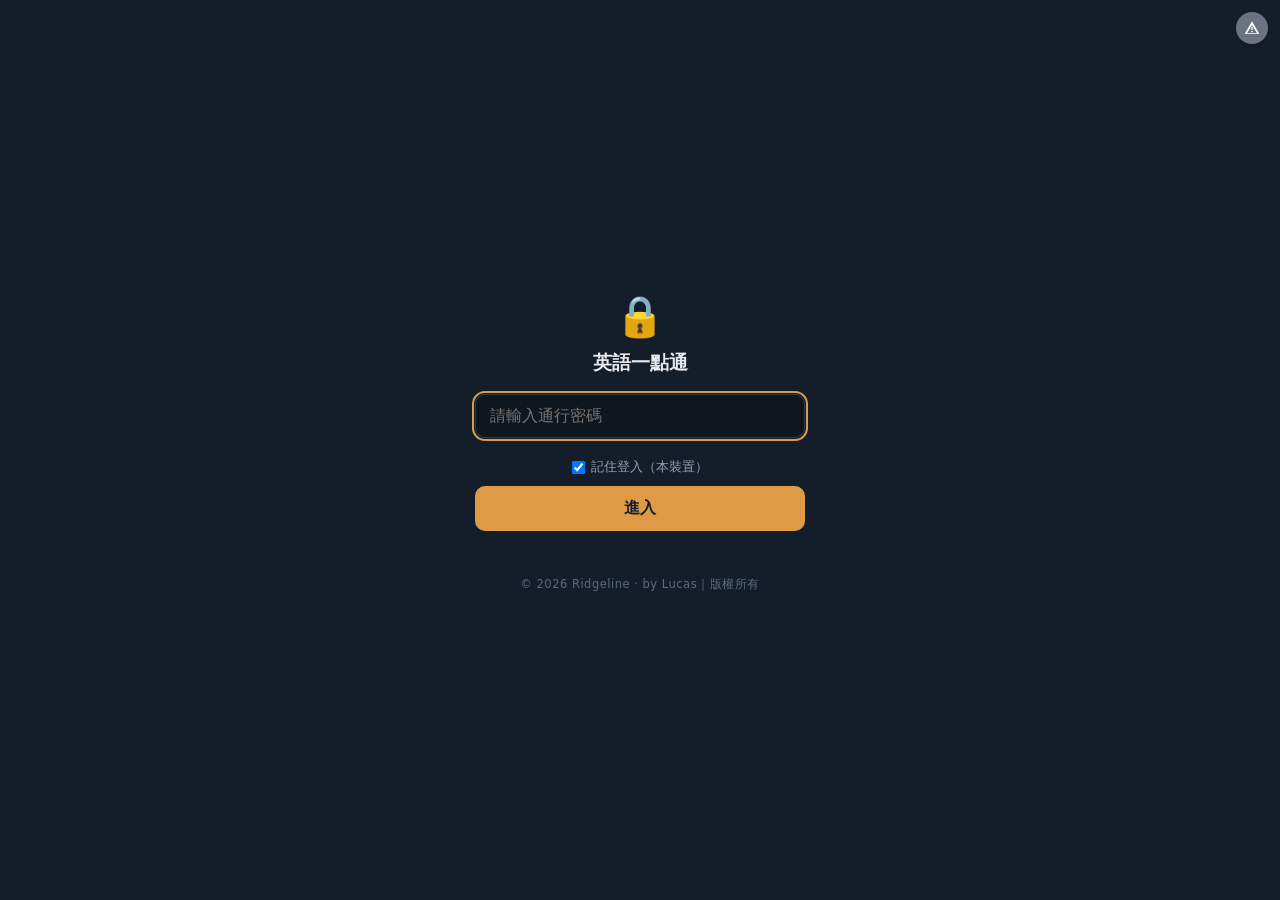
==== commit 84855da9: "deploy 900_english-hub from monorepo b57e8b3a6c7aca2d0190b014431a98239f978ea3" ====
--- a/index.html
+++ b/index.html
@@ -11,7 +11,11 @@
 <link rel="manifest" href="manifest.json">
 <link rel="icon" href="favicon.svg" type="image/svg+xml">
 <link rel="apple-touch-icon" href="apple-touch-icon.png">
+<meta name="apple-mobile-web-app-capable" content="yes">
+<meta name="apple-mobile-web-app-status-bar-style" content="black-translucent">
+<meta name="apple-mobile-web-app-title" content="英語一點通">
 <style>
+  :root{--hdr:#4E6E88}
   *{box-sizing:border-box}
   body{margin:0;min-height:100dvh;display:grid;place-items:center;padding:24px;
     background:#141E2B;color:#E8EAED;font-family:system-ui,-apple-system,"Noto Sans TC",sans-serif}
@@ -28,13 +32,13 @@
   .err{min-height:20px;font-size:13px;color:#E5786F;margin-top:8px}
   .brand{margin-top:18px;font-size:11.5px;color:#5B6B80;letter-spacing:.5px}
 </style>
-<link rel="icon" type="image/png" sizes="192x192" href="icon-192.png">
-<link rel="icon" type="image/png" sizes="512x512" href="icon-512.png">
 </head>
 <body>
 <div class="box">
+  <header class="rl-appbar" style="display:contents">
   <div class="lk">🔒</div>
   <h1>英語一點通</h1>
+  </header>
   <input type="password" id="pw" placeholder="請輸入通行密碼" autocomplete="off"
     autocapitalize="none" autocorrect="off" spellcheck="false">
   <label class="rm"><input type="checkbox" id="rm" checked>記住登入（本裝置）</label>
@@ -44,8 +48,10 @@
 </div>
 <script>
 /* 整支 App（含程式碼與 UI 字串）都在這坨密文裡。
-   解鎖前這一頁沒有任何東西透露內容是什麼、來自哪裡、誰做的。 */
-window.__LOCK={"salt":"zYULqaOCfKgV+xLBYCaP9Q==","iv":"dPZKb6k+43DNF4N7","ct":"EUHO/K71sDpqoX5tqt69VKa1jBonS78wlf4KSnlnDyN65ag82qy1qY3+UZRJNm/H6tLasZnFAI72qdLCGXDDp/mkBGQOvyV8YWjrzfRedHMZgG1yKF2wfJl+YtrsbXiUnVmfu8sBtnELyRKUePLKuYYFz1CxDQzyrNxMI0hjCD0xMu489Ep3Z4GoRBcXcqBpXpR/pQWBfMpNx7v/Did05NVabv+Sn+G6DFwKbDiY533F6iIzJpxfkd6YtfPMPyyG5TI2bS7ov1pdBqK8eIqmvyBvDwJTUgjARpxwbI88EtBYkY9nW20meQ67z51r+N3UgJ8RQcUbPbYT64RXiJRzuktVmjR2jPOEdHK3C5yDEK0NfydqH2zEAPCQc8jP2yIE+hkx34bxF9eIObjJdGkjZE/eY7rIwKUMbSh+7W3t+DksIPw7pLCwRR1BuCN3igJPTYbgL6tsWKVaFFDl+ukhjCR2mx1gKZ5G2NDKFtvc0idMtxuoI4l3QBRGk8TxI64LxCUK3fYj6nwH5zZv2F6aY7vhSrFE+IEqRwcnFCu0TIswaEsyqRPkjbXrQehNw4TPtBV7lR32LoeeZt++Ugm7JNMJORl9l/SP44QRNZZJygvKTQsy8JdH2aRNlH/T/MBo8s7rBDIxhNwbk0PCj2jz6SBBkq6cR+XW0GlutIn4JS03BDtj2PlI1+RHI+sosKOaxsbikjf32To7vzRaB9pAXzRaoQAC8m46wXchD9Y+AIrUQ7Mn0+KP/kxz6hDsrnwdawNBk+za8RQI/T8SyysFZJY5M0oZbx4GcCLXaZHrjI/hw0ij2f1e4NsS8TOrobkh2CmQIMJ24zVWk1JD68eZJhuPXrZvVLS4O6GgMZTk2/9BKgDYUI7Ux6WCjIoJFrKDTMs6wCfOQ0JRssVx4O4YHXm815Eml3URjJdLMkadkBUMYql48FkUz8+m2n4RrlSAcDLoir6RqZrz4skg+3Sg89u2ojOecRlM2oit+gp2olHYH3dALYSNyhfNpQS+i+rwZNZVO/1sJ6sBvMIBXXEmoK5i+7AuOhdDWwBVo4Jld5cNAMhk497gk9Xtr4UGMXvmJ/1QJ1IK2JLRTKmHXpN4hHj/SWzp3LOQueddPuDvyzFJlrk/4lJfdJV9N4bXEU8t9aJi6O1/KECBBHzhgQeXuV2nM/S1jTmifC5oR2KoP4Y1r6xemjxbSKxzWtqVbLiYpqndI00/JHaR27s/VGjRFV9ppI5yl7Ax/AZqNX3xaNTvfvY4xYE0PxxhMVuUzlelX0qOzOexv6XTY7xu2tMhHoiSArZLEs8YE4vAiwZ8+pFLKUBzxxa98WKw1ZzfwvPytt5PP9ETgyA3fCabIzfx/joX22ordqKArV7qEaFBMARVnuZyHgtEyB5CtKkz0qyF5ptVhwWDUMsvtndMhjxQTN3apPD/1DZZRd4ugq1bLjkIqPtIgh3XkUVcJMX5gAS9UMpJQW8b4cejqQyGfs56I/0tNmHmjZCaSBMYAsX+R9TVzNUyaLplOxcjD0dUoLHJyCvEsIHwLbf64dkKLWnA5q93GV93zEbDyVrBIk/rAtz1m2q+8R6wGs3tfFXthFtD08PQ+du14i+QCmdcCdEttpzq8uozAgG9bzVP9lI8UJzqlZ+8YAYOJLOna1S+FWgC3e4SDUuycTQPtzRK9Xfx83bKzhI8B7M4eR3C2zZGt11hfH1BweA0nLln/JDcMB5snrmsfteXPCJcijetBeovDIRfIWR2FMbU8OVogKr0kUmY4ZhHnhzwmIORu0EwiKoX/t1sfRJJu4z5YrN83srzCgqzb9o4bY2TDTVpDs+az/LndWHs5/bqwD8KvnNEv1IAMT7ncSzbTtB9yTTP4j4AeCt4og3ru/Rs7bOn+/uuZt0ukadHV3f48ha9CuU5JZYAsDmoeDlhLASsZyzB+WD6kEBEX5mkYVHvKdv5y4KSRKoHQHDj9tsO7Tc/WOXJhQlqgrcNUF70cXJNe7Yq4++f2+AajuDmTpAbEfIQXqHX0yFl1pS9hrosPFdyAKvyQbanV03yRA0gdqktzNsc7kug2rUBq/hJIVV0/S7/dabnRcOIsGHDy5onGLXBQH8iJrNF+nFfWwkKmA3H7PiR3PqAU3ytpONic6SzlHESIm2lJK4Osr4GPh3vjxlnd2CKm2ANBFOsH2eTEaqVBwJemgPow0rRLtKetLskAbRDvABFIPzw387lM2vUtjEiuGKrCXvxU6lb+O/pKLANGYiKJUQ97PfX4fmu6fxFOPlb/SQeUGGWTeDF7BB6IKnlAV3EFojaYumQU4iBUcI/vW0BzUBGTb267evNZ9216dlSmoytb2bOPqwyFFK2ORbmpaG4yiEcIs1hYjgCZHtFc2q0m2dGvuhLQfU/wH1rHjUWNTza/[base64]/3p5xoKsa/VSWPrKJsZNkuVAZRMdyUSOQOp1ahRfmWXfzziy/wKwIfPKiRGpXx97FUH2RDOujhsrGbTDt2ienXNdBkYxr2CJjIVtZIvymj7ydlhu50IIgJDsgCn/rvQCLCBdCvh8y8a2KGXXK3tq62bq2ln4C3KPwVlt5zYZZgTnHwMx/qaprknfcP4HBI+AKPPNrHiIhe3ft5ZUHGCykax48eza/QcUm0E58fFsaMqLyyCwixwBz7yTUV7mfd00On9qktkO/S0qKf0atte12wZxSauYZnfTA3mvu3KD5KNU0CthiwYO7soSqU2IXXzXl5cQVR5JMZdwWnpqNF0FFQpIhq3uHuwyslIt4vzaLFcnb7swW5uhT/2bPDfwzq3Pmd7PE5yamcV66OErBfKyEVS8nTcNNuppF0jAFJYn4AF5k640fWWP3tI9LFMxk5QiG5l4rMHba0HJw/rTFoVuPYRP/Z7wxRDgTBwpv16WGrjARd2D05zGGP/29aTpeDNX4yg7PJy3OGbzqe82FaMiOT7Mv1/fH1sKMUqQkVeVwemCmh1Xnv9XIabpfUpOndQ3phSI/vYH+03aEvrSaFimXT9P/7YjptijTyzzyn95PGbiVuJTBLFhCg8Q7p1upFpXKtVOZVH8XpWU8vmgJRStYpvL5pa+IWMiNscy+8IYlohPwHhJQn9g4BeHuUvfnsu0pyqoO7V4kvEGg5m4lFek4mtR9KcTrEhU7Romd2pyHIIk8Sb/W7raDgNE+SvvFuUFHtbzgcDHXoU2Q+uFYweA0yugk5OfTchjazRG2gbQw/ud1wKbChQhhmc4OBln8I8R3SunBPJpnwHX+48D7mMZvJFELuxF+wNzfI4BNa/XDPwqCv15OPMWtiUqedk+/tMB6FSRJxZMfM5BGp+E4+om2eoRUyaCcIfe5i3Mlf3JMp5nPlR2RDn9mevbyrZECM2qj+aVO1V0gklhsNTjxnbK46MbmXV6fqfDf5cUi/Nebi4UtAIYwrBncIJuYNif2UjHT8R9vZoSBfbUvhDstLJW7V3RY+EIVhchC9jzvyyRc7X91wZ8PpL811QZDQ6WmF8+9/3QyzX8RswrGoJYzGkqp9+kWeHXjAvgNVW+Y2ObdEwmfgTyHCpie/XPKobMK+Kqguo1IGzciQU/JHBLX4Fs52jMdtDhGXO2TvDs5XaA7My5tLxeP70KUwbbuyws7zMTF96xGCYftJEwnwkCv4oIETf4Xzl67L+h7JXxmWTnMw8J3c2xiNdp5a/xG37Q7mFNXZLO3XSBBpntWO+SUtql/SZzls/mC/M1kZZmFbxZ2weQPbf22LIqwyxXKtyTqdUIaAAnzzo5++tTLKPU88EIqH8d0KspWFcZdBLPFVrGZfIbqYwDYBvuWFkwtQgVnAOUl0Ncu95jyVQEJbQfxPVWdXnTdwylpLOZJpZmYmI5gz1jVcqt1VnlWFku89oE/mSHN2CE9VQicCSPc5v6xeeYxpnPzJEi8dxWFYk/Vhy42ZhsSIFGgaZffTZz8oP0snUY599bYvJXvfex5Zkq+dj0XGlUlP2P9Np4rAEVdNoS9/2KEsGnmzXYHAvT7mjM8NCkmswwh40Smk52yq0lmWORm2VTD7zAmgdYKoGBXS2gQSrkrc7ihqpuGgjN9on/nbJ5Kq2VNau0n9ZPLOye6GuxCLfOFPfHIyR3/N76SrujSll588/SyhmBN3daWplhm5TMPJKXXyUeK5TAEdt36dgOFO1MH/4r2I0AhSpaFTL+211JY4A2LfKCjzcOEFYrBgZjxLBlpsl4o3u8zr6VrkiASKYa9N16EN66Vy13Bltr8MCM2E2q/1fWcQDtKJtRMKUKX+gzBkdkP5FDLDBw8g6nD7aGhw7LFqah4OUyPvKO5/+YopYgqfagFw2ztsdktvBhka3R9dd2ZyPojQEiUvWgaJPD9x/gDwcVNvIt9OLaj3yqaXNjBopUJc10SsyJMV089FmnyfAxdYnkv+LBJffAlXAz2mPFGzGsCXruRAlnL8fuYzWvvSKNQH6+S9d3DS+ZSI84rQWMzQMIVqDAhAJCdNLGtnD+mFJbeDh/lXPSTmYr9heVeB8zh+pdbXagSfVfunQ8agtrhsQVWHgx6MbuY3/Zj7J0lW+NlcdTObsECyyve6h+AJf6hp7Qx4RjVHvaTDRTV7ULFxCYwjiu8hqCAVrcXtd/JF4SI2newlF9nnq7NnNgdw/2nkOc3Mu/IrnBx6ay5fMgSeKfPavZb6+jWU547EQp8EWWOf6SDwzzHwInmYsv6H+df2EEOqYkUiVKo3k/8y+PjaevI+nzufoVeMHaz6Tc7mKYeeewY4yvmVQRYZMf1/P5ESv3LKhSDL+wOB4fs9Mhyw8Rg9bZ35dFFyrH4m7eUsii+im75Gj7hVQ8UAqzne6fb84RZGCgc7qJDNGuSl/oqOC/FCAVQRUvWyXUi521GZE+Xd2YEjaYjD6R3Vme+sTIny+vfmDnx/Per413VZS5tClrW6KRLEzHgaZKLbkigwfzgejOi649Ug63vATCWy+QC2t8AxSoNuH2/GIObklrTvBrzichG9MR8ggJQzvTe/3AyriWBEs9bzdyYBh8+a1LASQlDUK8DWyFmGNOqJSXTSc/OD6g8yx7WfD8bZiQWFMWo9QlJxbedV9VuP2vIGb4vYt0lQ8rAkXqk3Y1Q1fx6Ou5s7pQeQDzQH9jaLqRoPfl9HwJ6Vu3xXBSx/x/q1QZFz1+goKQcsDmWdRDHRbqVA4Pei0ZGSZIs6JojsAPwZ3WxfaDc5oPp/aO1WExj7VCFmNwTAfHQRPlQFBjm7nxMm4W9pdAGMAK/ybeoG4C+gGVFJGYYSJ/O7uLNZy7jf3FRAHd3AkZpdwnuijBbljl57CXNYJXM0xBNd3SSYRb8+ZDlwm7G4DpSP+d0wuaHKpGBw5Kk3AONm9ViH8MuuceHQ9o9Ubf4ehAox8fDOYGYXyJzhiQL3UfFEanxDLAgi95+fQgBZR1TsrTsK3YUMGAhtV0VUi/jp92VhED/fN+A36VTXXJ2y/NZZi/[base64]/yE36fVvdYvrmBKyULv3YY5vYTMfcYiKqZ09ZB0XHHuDo/gmAapt1FYWCN/NniayCTdBGMZXpzPmRAdea4tMp3c76WI9LMoJ2oG6gNSw8+KXCIHssar7VklvZNo/2Jo/HusoOXkJwxReOeXMP+HyhvzH/[base64]/ndqBUg49CZPdJ1VduzF6o/bvScKjX5dTraikUoxMkFa2PNLLBkhyjpHpJ4/XJ+rs880Ya67p1LWLhcZQW58MCyjHGFZ1WZmpR10E/ECboaYhyG0c1YjYXwAFxT1S0Ji1DKWYMOFxWzQFaYP6Kd67sktOOlUkl4w21T28cRclz9kOaIUfjUNhqMgcNB5GApNcU90WjQxWD5OO2kp1TWlle+/YhrgQgtQ+jhrI5l98pZr5tBFILzADLs45qkaSUFQzAnYluYc5anH3X5AqXvuRVIx53NMgxgvBBLb5QahFSnyGj3W83SJWgzVjoEU3VTkDqlxPI/z9GPMWeMI/IoD0a84o8OysJ9hu5Dqks0pdXeA2xqSH3eDZ47GK6BujndZTmjX9qNyyZiAv2cbiS8KcVOWBXYyjjURtb6CBxF30/7VWYN1XKrf2giSC6BUrTwlToKVmu+DkfQVW8lLFZexZ1ZGw2YqQjEEogJ5rw6JDet/PME8wVLX3gzh+cBaax1j0bCE363FbXVJX3/6Iv5OtAH6NKxx8fk+SZ7sf/Ytyl408vGsl6AN80SH6fgcmQrY5/P9PWByuCWYtbg5F0o0/MdvjFqma/r8QEYtLEUKO3DZ01Eqen2ACR7sB/W4FYGZbkIxy7TaOGtQKgWakbGcJk5HPzJolQWXVP2691HKutBJZ03Qb/Ki7QdD+ZUynzJSZdOqWWZk/eAwXwVmvsKWrY5tueJg0kiON5KIsKQvNZznmTi5qMUKLzHitNGEy2yNgA3PsjuHICLSFz/C1K+Zky3VsuCiyE3xhNaQBlnDMdV0+vPEpQh1XnBQPuV+TWZpv6YLLoIrZ6tWL0b579EnC7/GNFzxllT62RU2vyRPn21fJavgFaeUSMKqp2/6FgZFHrXjfYbWTsoxdObVrCxZ2wcdxXlSRCgkDYn3Rz6qFf+jFT8L/dSCuWjzEg6J48ShV0VKV2vRsOAsJjTe34KLjit8H/F+hITCKq6FpT5oPcKeA9MUqGDmQ832rWFlZewUIAjq21TINI0bqICj1+sxP7RlY3dDVvqqRnB1gdtjpHhoyuKVTVlu7cWJj4Ldw0V6W5vH9S0fS0wapcpyYjVTPyWLbuAJ7jGGq0dA3MCVIphjto/2Gtyn0/tyJtZVfs7bfv57UCvlRYqp8G8+VLAb7cOW1sJYnVU7awN+ft3xkpqqumgiUZiSCRU3KqJqdc6kwQxkRorYyMNrcUsDgLeM3UQQfh/wz/pPVbFoPHrtIIXbtauu3MjEs2wBYt3auJ9Rw1PGW+ayU/fLLa2nsjFqyHgwbpbnHlCs6wpqxRNoLPFGaf2OeJPQZEoYKYICi3wiMzdoynxdPLLuPnXJIfrbuXS+AFD+E4hfiz1j7Flm+ovVdOC4fV1GSpwMQClVKnVjeucCSbUXck+rkklJ0gqx3MrkctQumy1/sl0gwhaLYohq+qsoLPVq7hKOTwbzjgfgurupKOCwXmdzKSzZ/pVlEygOEaIo1ZvFRkfrfL+eWYCXOgyu98zw+ZEFoMPvHuMvlI+MD38MYomTMx6QIYistaUsnEvXPSL3U/kNBofY+PF8w5RUCvryfRLbMmlUFoS3gnIDEXiT5mNm31g2HYOJMB8fw9mFiGEkaTkgNuQ3kHSM2cw5Bl7qNEde+CEeaF7wUP02MJ/InzDSFI/NceE3Kenb8xYCDumXHRjHiPV+frcob/JT6dTftGx7aeG1dF+tRuMYjoDRJ9KXA0af0BKP4RPweFY0Y/[base64]/Pc2I5IFU17qmxGEpGy82mY2RfqJG84rziuMfDzdKXBGI+exbg12yl9BI6iWd4flcnMT9+JQuRjwfHmrLXW81txF0NTJCn+GNXOx+GnSIRqRDcFPwnzX6xPQWqOFLBu+k5F3YqcuNYndoA3A/YzkPZYjbBAFfD8UysZLx+LxSDPMKR/JrQuB7j0zOzjWyQq/HwrjUxLagxQxjh8bj/i1zVTm2qSM627atLWsaPbC5zAd3uSlwrVCf4V2W9kPLpFxzpwZTG0jRALwvRkKpVT8mZ5bC8/azAHP3JrduZYMufTQSxdGsB2a4a3qe9a1xQuy4Ur9BfRI3lca5RzuARV9Q6ZqKGXwnjXpqEV7r8gygxMQoIt64gZk2x6uWhNJwm8GsDZtRR9hne8kxCk/RDYC+SHcwSoe3N8JmiLBStbKKz9VS4Wd+/NED24478tNjpG7riesZR+8u88QPwxmyuGTWnZ21D43iMTchNmnZYoFIXpAG/RzIAdwkZ4dl3gLhXd3VW4U2ndfVBNofgY+BSsx2GuKd9Cqw/bRSCEFVoChoszqQSENnCpZcupjTHwvYH8M+7V9wLNBvD+dlIxpNyvx2bKJfn9X81B3CzI3dft33hz+H5V79SMh1yS3Wuy455hIlz9BJcXMDtPFqqB8D4k+tqjc59ktZaMJdmwa0/6PMr25M+63VOsgQSmOUGgBotzXlNK+fNKeEXcNdBGoU6qSy8DFC1j4nNkP1ZDMK1iVvR6zjk8r/t1Vfv7rddAZ85AnavvBqUf+wXCVX4qxxT4S91Mit6COLNAZg8zQh+RZxa69pj8HezUZPlj+65jw2jP4XIACcQ/vqbqSUlZ1mw8YZIhacPo2IlhjoJwvtqVpE7MI4VmXkJCsWq4deoRPTt0339LuPe/lnA0qWs9L5JKoK1a2eDPs6rqrPh3p5sHIO7/JWA/QYyl0xz5BuUh6w17lmu4l7hM58BGVSCb+wAdZnweuU0QU/yJSDs1cplsbPCjqabCVUDk3iFCz7P5KCfv63DWipSk0PDoZbOHviZEnehjEax5oaNUD95AHmJhuLKW4Sp/to3OwOz3O3YrQnvFdAzXb7baLs3nvr0Qw/ppv0GZmNgElTPTMb53HXi7EF+0QclWZXhKkI3Nv8BPtmrQ9IYTRl6OOWwCCUVZjN9t6qrvsuXhazlWvpvtKKxP2h91T8ScVc12H9il/fn27QwDgc9jjk7eGnj8pmqRKMRESH8BRfWycxFtmLApRuBnQYRJNLY7gUPMKSNN9lF/rPGq7nq/H9FtcEKkXZs0t3bEBLb63SZF3yIbhWP1X2oFaR3BiYeJCDirQ29hLe/coagbGBI9JVhZ9xpy4FyWGTz7eStiI330jFQJbjBemPIGDQ6Xgb4yc8UePxNF6vp7K9KLe4TMYblFtFVsnQUctuzlh1RmFvhCXvLKE6+b1K+6uYlC5dx37T6YKavxl4iafKXtniNIg8duIVxwg5OKlMHO9taRP6/YTdrbi5O+FtA6EJjeIghAHHlnc602mmEySd5O48IUqFTzzvHzKoNJSjI5221O9qzhg2I0Q+Hwso6onFw2kK7MmCBd9f5VR5PVr9k/37r6DF9VPDSfIe+RcxdCRyRucPqrnnX7qAGQu30ZQrbXNYk5MTVEKnwpVGtu2SJqdDOhEATsFqR83YCu+jBBAArVTqL98seiYckPx+TStjSPMTpAQNT4gk2fGx/onSy08dlOZrMawKPH8Shr1/1un1lc0XAjrrd9EJJbDYA3lpzqrAghsjxL2duafP9YY9gs9zKq2hEiBOZHM9ogd6MX0K1FCnHSOHYD39YO1fYrXAgpMKGVNOwLaPHQCjC9VJ7T+WEdMwih86CpvX5lAfljRf7NNbazUyGcugX1814Q5Zi5nDfafP/nxcdGs4Ls3Jn8hkEul7KAnhjlIkAliGjs03YKa674/y2z+/qVurXDbFCbaa5H+ck2WTIWqlWwoVjqoZkiYPCQbgbzm6rkDQDGbuyLzkqrTw1P9F+VcNkZ1K3zmsZe5RH2wSfMLOLH0fXQFPRVom7tD3vDmGM/wdZ312LVl4TPbRXq714u57NLRN920EmwnDpRjVE79bj9GdhwlwLNYbjS0thCruub2DohauQz5TwDAnozIjtnQYqzHi9AydiL6g5nbOjcxpfsWLjlwP8vnbmCbE26V/chzC7fgjyfIr1haB57E82dt5Nx84XGhy8vnDeSwrdzIebrEefj2OlOkoxr+dO93BcRFBXdp3GqEN24H40JHX/UNXF6DPR/mHAaDLkQaH7jpVchxB0e5VxE0yOa0uiXdktyy541nUlyrot09EhzpsryWdR7HZoLXoYvgvKyl6fQOfzeRnRRhwkcV+RYYdq7FQDaua97f7gKTQvNYIasE+TZSQPDUl9o376SH7v5BVQVbNLkPoU6ICLIaNMJ7muVnRn/Ng0LBFT9kAwfgAXIUI/aXnldE+kgWqE4uLvLoVKFDHjjJur16SYg6tj9tlDKI2KVCPbQ3xU94TkrVuTx/OzHe6fAzCOs46h7k/i6Wpa7Df1ydJfMWbpqbQm/WXCY5IPhMPzjSNnKuUc1yglBAOAo8HEFC0AM84S1r3GzkRoZ+bZSFouHn1cGAIIWUqJ61zHQksTiIxkHdDeQVQSyoyf5ICv5bMxaA06jqJHihfUTkHJ6dX/yMHcg/69sNWEhDaHilyHKz0fvvRdQ8IjGV0FvrW5a9JBS4bK7tw6ayWxYoH5y3oRpgcx/LoaVHTFBpLONc4Ek/AQtqf+N65xEHj3JuM7q9LjVFZI2bA9IGukooToDKhXRDQ8PaZPD9VS2bJH/wUNY6A4jnYTs23UfbeYgDQoE5PxxnuAkjadN8sm5jCOUxytS3gS0tnCtiw6pSmJbxKgNT+mUOMroHWeEUXBsKxT3gRW34ttWrjgEhaM5Oycqe83EFKEkIlPOASTtOQLmxYWuNbTpqUkbotFRIb6tpGWKoPcvpzR8BT34iWztOIoROC1yYrZz/yX8AilSnVh4dbosLbdgiJXpPvAAzvVNI1V7wvQwZq8H4KvsPonnjxpoqC/thxurDuJzgtZWZtTNn04rCb5vGEF9SH3TOw0zKyxfsai7NlQgJrEcJ1gpHmBmt7jw2JZfzXmy4mquzBsb+Tw1r+OZvcV8TtKpmwBSXY593ei3RswbLoX01kofHXZ/PlcV3iDVnh1xKYOlfeivcRy5PctKgRwl5rzfHu5mBUeKawmFyS1Z+pGmt3TiFlHrX3fG47gK9MdKFwnN2pLP4IOSvT7/FaaPkfGzqmfVdargffwSj0oHmHt/PGPMnzEOxgP7U13QzkKkktcyFoSYqPv4VplPZjosMJtSLrqyl7J/[base64]/WL1CcL4OsNwt0WDYDGGM4mtA2LItjj2GPPxFnOhmuxkycqyTAi0Wnbvl1AJkJNR3/2YGRpGWFUVZU2Xd08pXB/NR+WMG8OQa30Ud779MnxJpXLRnLSacKczrMJO25ApqTSjO322DDKxp/zf8vHjfHT7AhD8AAOplqDyM/64xu0gW1whMCXtd1tMFtmj+40Eblbepiy9UurzZJz0jq1TsZkIG7ULoHmm52I2CKle9ukYWZa7BbUVOIf6yJnj0gpPbyNNI2f8h3KBnl87e7W309SEJ8CMAsBJ4bjsYEQ7sVS905/ql4Im3wAojRNYSexU5+EDK6mdhgvCKHAHzcjillPWGx8+hUYOnbavHnQlx/CRzwJX/EOWUYWZ+rZ0+seKxdV+XoPwYHQT/m02taCbO0QMGah2xlVLSYYKvl6fvxD5j+qbCjTfFLmL3JBeMrE6nRqFl+n0aJyyeJJFlXvG8bHksUHv5DUpxA5zkYqDzwvLMKI0vM07wKBo9B11fl57XB+1oFnpyHXXqSu/VMlZga/fe9VLqXdq00txCEF/PHpyKNjgdy6H8zyZbrYze37SveGfX1WfGR59xoCH6bkEaW0BFaRCVxH1TAdzmheArr5f0nVS/kFcswnJegWsTZajSBuD+/Bd8oiX4CJPdEka5tr/m7NPfporBEYA18f7C9A1fziAPKSUnuisuA8gC94dNNGnLobosgixqmgrVVsdRcwfBhop9Y/ztbeSbispKnGdZXSZkfpmRv8WNOP2ei8DUakC/09xM7Ix0bJBHThLqJ/3JbMVdhf3Cj9IL5PxdfVoSxdN0PRcod4jccVt+MuLstK1HuujUdl8B8k2J4d4BUhE/QNO8zdVM32Ex/qDIb5JnE/HAhjRIbE845IgilYI/7MbXZsAkqkYM9cU9XbBVIE+4mcUIljOJPTQyr/B8tCwBBECiC1JiHqpjeEpiFV5kiihEyhFf/L3ryia+XhdInN9bSylniRZcxw9FE0fD7f+NiZQqmyoS/0IDq8+AJ9iOuUstKozSRaRifGwMHzRabeXK+BzBFUG5KsCiLAjnQEHCdMbnkEVplKnH11Rh4rZkZYR3HzL8/Vbvk8qvVPcch1y18iabebkyFmbvE47Jcw3tDyGj7atXUT0Mc1vw2IRtErH+57YOBrJZDeMBxmmyIwF1z9Xv6rqVMpvQfuSFbrh+kfI6Oco9m+mpdY4OR2l49yGz22BBTZioUBHOLnwnmAfan0AFLEnmRfSmxWsxtYlDs+X/1w0ByH/izoc6gSw5vhHYC7Ot0KVH9feMhQT5yi4NFivLS2BS0c4EhH6RRhoYdTsTG9V/PGx5yn+PqgTkNSQam1hVx4j++SPIH8/Y6QBIQ4RfOrB3OWyvnWs/Q4Q3j94ddxk14oLOxlMJxnuMmWETVBxptiFOElts7i7jHRBObbK3P3T9OZ/uCclnYfN9n14lhfIR5wQ7nkKH+FWXcUcEHEV6aiGgjRYjZmEiwyLWWC+wUP5vMvtcsZjEqVpGHSYYgqdzPQv+axMiGK99b0d/VML9i7N71H+Ry4hcPiu1DOyvGKWAbE7DuEfPOfTazgA4elEjrYD28pTGT0UbuMdThp7OwhQ6aLM+0HOggWpr9k+S2M2lVC6XwF+JC/cI08M9x0LQHI8GJbaQNSfZapDLWlh9hfbFPbZGCWayC+rSgld+5l5R6PeDh32bR/dt+rihJQTFrByYLEnMOFtev5ntMc7Z/nRbz+Btv1PFu+TeLFcBWeHGSReRmdh3FIqhc0v3vnwGM98lPSQ/nI/th3l1dFrqSkCU9ndM6dtJePkYtXeY6Ogv4NgBk7hwKRLzIFpurvXOyzU1QNZ5LhpCoMlbcBJVMl+lXE5USmSyt19wPwpPVeu/Fi0kerTgkNaJrVcg4cPb7ArVP5HmqD2tMoozIeuwq64Zjr+uv0btMNakK5hNDb2LEQII29MsbK+d0+B1lrmSjSD//6iIqunqEPf93yAIwxekKrwpLdLXerXsThG/OAq8SdOTIfufZxI4VYsD+7Nj8SNHAF0+rNF6XBxv/jLQp+EYx4gnYRqCoxgRxcim72zo9xNhqS1st33KG9qG4DX1hkPdzeZTXy0sgHEPqTcD0OY9+tUPgJRybFjpmO/nog6joBX9HiW1lYFwzYmln5enPT4bPzPaF1mNiLdgWbhel5AtbHVJG4DnJay0hdX5HFHRF4u3gT+IdNaknGasRxV/ahJJ3rPMEqR1wOdxq27SUdOYb39E2fdpItQnLem+cUxAjtPykJQROytQkRE/UglrArgGtP/BZLC2VTilb6oD/rhTCcVsH9erck2ONA5YfQ05MJcxH6cJcinzOtlNynatH8cEU0rtIJTCG0XbXbvhyXVJiy1f4xXSZei8l/S+K9Oy+rreYxxKbTPM7g35HlbeKCt7xDA9tHqm28l5NHEmSaRiFFiSPZ7rpnIWzcK6rFIyrJvijjCxxoJQYOAoTgrMVUrLy1KS66OfboIKunG5/D84uZA0YfZrVp2i/wiFIEafsJ2hMj4sM/HmLBhv8Jc+ZGKmuroYYNCNzjCanxO8MhdIQ7WWkKxs2LHuDivbAICLm/YAYFoNhqZ39jMBeztH5spyoPdSNhrf7/4H3qbNgTbb3oV3QSBkYGEsRyqXf6QWRZtXnG4XNhDoudZRlqAIxhgFVFbwX1zd520SSPN1kwXRLgWQWP2Rf+MGsu0iX2+Jhi0X+cXHTXhAP0VUmWooS1Vc8BERaIfwGGMR/gRW/ZSryNQtTsNFGGldk+NdL3s8lzYcZQYMEqpFStVeXpP++vON5J0dQ75kN188rAv5DWkIQKevyBfrgagW2pHxy7JJR7dcapJKJU9zyJKmRuYyhwtijQC8qWg9h2NjhupDbXCyNOoCxQtuEqbLVLjiXzzSmZDgwKX1uHfbVvbwhVzWF6gnSFHaH9FEn3/QB5xEqBrBfE3wjRAlZ2hMGvAajF84TqxI6X4ynTow9WkpDGBf+wcwzGkJzSBdK1Ryuo/QkZp/QnDs2FKUIG42l8FSqqu/pscEfyRSgsQi819f9A5BLn/IsUAy2eaes8kWG09XR7OPCLnJNlq1TT6kfTdaUYPKbfgBRxo3ndeEyxCTW9X1De00XyGZFn4dVYxvFf53guFBXNf4bqEap0WRKhpogw+UjZ/aHpN6v82UB9qH/GPvgS5ff5gd6t2DSRvPSUs9/96XfrQ/LIxLup5ZChBdUc+I3v4EKJdUdfhz62593wzlkGy9NV6d3//[base64]/nW+6v70RsLlmjlpc0KXftBqE/qwMNQo4y/QcUWuztHrz7PHEQYiXtlHBP5GJUfqSmc88bT0O/xn77K7997paw9XeBxsHl4f6zFzWH5emKiFShmw5CN3snbmbZqwDKV/kP/KlreOQrGOl81gsCfvofMF7oLYTIFUWuAeTZSL1+EtVHfGUl4Zh3aKsiT0sjuGa6GRUJc8tVdkbAIYlkLiUV9FKL5EHXvHxaOcr458zAJoQbb/tcabSZt7YR6CHs0zuVtY7dL4Ugr1hGAqV0uk9YYC+fjK3ggZeDFzr6cyt41vHz4dqE+Gyu7cyOt6sqCiMQ+dGoFsG2LDx+Y+oYWXQ375gEnMVchyhZf7fHgZTho9ko/xh2u0xmcXJhmB5bVYcH/lnxLBG3WNZjy0bpWSZlyKiNtXmgBbom/BHQnQUK8sIea/yeNGQ2eET+r2JAT85aVLNuWccuGxxDE0w/E/QAjtSGlKWBgiJxGWRQ2A+eSJ5WpEzX1QeEmpQt78v5xd0Ga86bMzdPWW/F/xf75CxPAkMTGKYUQZIdhIuO1w1YYTa1I/lnvdlA5pOX6IKHBRjnCXcEiSFvb+NEqtpNTmwLkq+2AkNQNlg7jK4muDuTWpj1gMqfxcvWT083jkLhxy4OSNVWICUK5VFAR90COJD0sWmhA1QhY040t6SCIYcx4aGmAdOyQyM5T7AzoRCQbewqxym7dhz4jXAs/1UdUjp2ZNUBe1CVLz8lMu43//Vkf22BoPZU8+1js7HVh2XjGGd2SuZXVT7WQnKP8XHfdGBVBDIQ6Pr+ra5aN/ihP6FSn0MzmJjqMnluAyKp0sr9XgAhG57ACSyjBgHGLGbEB2RTD5dshuPEEOexpnAuLFITtrnrXbXwkOn96VPrmPWo+nc+i0V1RV9G3BMA4hmAI1W8KkOEGdTjJtThN/DqD9LISkWjPLVTdTmzHYvh2gCYQWJQK9gYX94fBXCI0ia7uG65oreK6jhNNqnJFz5qlSncvn2yqzodcb/tff1VGYjO1kno5wEqaRtT/WGANO89wB0mbFn2y37+3xjLfG2sjdOBRZnzHsewx5VL52qDlurmGeF+0mg15Bnzvbw+dBAAqv8ovpa06Xb1Dp8d60xqqM4gnhkowJqnxGFaQLU9mp0JUbxbxWmfkP/I5U+R4Rg83LMSeLUO4N3UJvAgrn1FX3Dt3Gq3HanVH0e+hqVn+RHEcv0EnR2aq3iEsTqqlkd+q6Io1rKmQrdjJEI05lbIoZai6ZGuOrQNVqAwg4K4So2VK48Y7IM9my05AuzL5fuZiW0Eoy7kWJ/zooEkFFpApPgkldlODx0fnRN0f15ixZPuVZNSEJPYE14hWSXxak9TrQXDm5yqKF3HSqLxV0ch0quoc0sLToIa3UHaFsGbrSl68hnMtVKPlbiNyNxlKsUedpWHZmRuozn4hm96t8YVnwvFguqc0GJHjLQXKIHLyjE1uZgpC0Bd7RhDV4IvDLgdwjEv1uv3t5EPov/ixQmyWjqQps3adW8I8/Fh6iy0v3JvkGD9t9VY5Y3ETHphaX3TR8au+F4HlThnXe5OrhJd9/ts54tl/XiFTYv7eqJCL0WM/FDdkV3u8ZQqRuFDNFUFyaKAus51ujUHcg0GJ+2jO/kfIV1xujZYIEY0TZkncOzCT5+yRQCiCIrJXrkT5hzqKJsaQwWuFyr+m/p2EoJ9DDN0kMgeMffb9tKwrEaCwQputFMEmWgp6RDkwOkFSDSZw+TBtArSYg1IX7YuPcrgIo+uRnhmNqu4qd3XxEYc1dhq6dPP5xFIiJYxSoprLzZyFxFgWHMqcOebMsqTkOicSPs2rHDP6iyLtZ4uBi5ObB6oqwMmGUfg4NPSfNknYGRR8oDNnX1UnI8/[base64]/52G4mpb4ZsRZi4bG8OcGcQyunaPWg5+vHLnBCqpyEuHWTAcpsMFPTxUG+VS5RuZNESYEYhqaF3QTwP4r/a7EAcME/8M1PVfoGKylgihxaBqfSPp0WWDvJGmRC+FZXs73qMLcc9xs5uElZbS6/m1++EbgYRwpdzpaizWh7S48hrgukSIymliyCqZ+doMtvUyULvqkcr8vWqsB+6sO+f+XoN2iKoz/jlykwkf/pKIOAkcaqTtnxVzZXYciSQVXXF9sXPmDEcOw0AbxiifEbN+A/AOWfcnuECbV83+tCBgLdjHgnOWrh2GRfGq/W2EkFk6SFN8xlWRqW0i4UHzdZjMzzDjNzgEcFC28O1AqcSdEHaCPtOsMXLAl2Qs5uJFKj7soZhYZIeDBLL5MnN4rd1Cd1lCHsbr478qg1kXDoPAleGUS5U085MvEo3sgk2+yNeFpytQ6P49MLDULQmR4g0YGKWc+YuAZ7Kr6SH4MaoKgjq/mN2JjYNAXp5kU/lBeYwVmEyLsE29IomNOmMBtBN7G7ByGKvCFOteso4bmipPfRJjaxvOUxoxFzKNmjSNyuoRZnEA6/WcwWljg3u1lx68BMYNzFoLUmSS4qRW0MYiJ9zd80VBTn0XFvmTQBoP5mkmiHbuoCBiSQstoTf2IUJP2s/N93nFdifuswDw2HRjqooKRaaHhfCntb3j7Q+A+iNzqSG+tWPAdgeRx9DhWDRg7Yv5JAqskvBe54tlSWfau+0rHvPVTxoh92BQCWFsExpgaluXnhMKh9wwCHxguU4AxcJ4u0uugHyu1yUFNT2/CS6fC5njhuueT4+5dCjyYCeFPH17ISDy278J1YMccuZRfhdPUYkrqcbPABtSkAAGIKRRVA0nsxBBwNqhnNsHQtGc/fni1S0zHi+NvM+ky9uby4dCtP1wCNlGBYA3uliq37o9Rdq41oteNiUdjtu0QKZsDtuFAbkW16cmRMULwXl8uJwF6aZP8yEkXJ2VPwANfLF/M4xLYwYzVe2bkSmvPt3tpltSfUh1zOdb8JviyEBQesze2vOA5LP3HZCcDsP25BrpFK+BHxDh6/uSczD48GGq9glfbMeA4vR48+YdHNCnXkKuxikpWSTHMG30ucxXIiqTj21KnTjashf+abN/viuPFG9CY7j3mv2wcfegjYrSmdtsDwRJMaQJEIzWebEpMH2vR/ChCI0aAiN/maQww7xywQN9uDE9xlCLrHc9yidY7Jh7Y+Mxhkwv1oTmBrRPgTDwuS0JHs0SdX9digBU7PU40WERr0qY9l5aUskuW+AydSsMcRbMITkXs6Sc69nP92TWo7Mk9UOeoFJdeZ4newf79O689rbDlTmB0RqHimM8auQxOxT1NX9Ex9DM/UT4hivcWO47mtucA1ubhfCVDHeeGB4TPtL7MKc9qB2HoBwnWM1/57PttZsqsDXilWk+46STBchIXR2jr4s/3/AP6Tsmiz0/KaWcEyjirg7UhY7f/z4wN5/lJdbTh9bBnNIHDSZS5ia5jisTfVy4LnZulKktlU8A2vBAirrayyYtyLipI6ZxM5Eo/qSWD+v+CyT8UgWXAxy4/XoXsuj0aj7XYD3lFep6m5AfHGTLmor4kNnUgJfx9DGsWyu6WapyL0ikvvSEBUZ8b235bLQHiM5EDfxVnIyTJqxsYucrcqqOl0Lo0JsBCCmy69A67cdz8G8E/xeduk5+s1vWHKJsSzoL9RCPWHJciG50aM5yVYxu29pVvTy6TCYFi+d6YxJqKOPWsx6wYdD9R3yAyjje93r+AKH7g6zGxj549XrfBR2JKQgth07mG2TBcik9XVUJcUe8q/EBg1oWFLj/Qdcc/k2M1mFu2lbx0S5W9LtB50Il8hh5msufrcTA3vtxYpo/[base64]/4jtGwGMSp7Z7jcPIfRPEv/n1qqoiSY4icMX4xtg7DAT2oXcXWfmhpAVYynb4vH2TvfEkLlOM/[base64]/zJtDIIcATlSkzlnbOln7bIPm768tep1ysbLa8XKirsL7fPkLHzS6y9Dd8Ili/wgO2d6cQVctw8ngkQCaWl2n3toMJ+3jyNuiu5VQ/6ukvTHf3v4TC/ksz7y3mr4J/vbXJAjSFB6wcKUNWMSvnnRaWDSG6iFcSpu2JdP62NNpFtzYyvm57UxVXqzqFrpy3wbhTsgzZPswMM/vMg/jfRkaUFfQzGTOD6XoxxE5C9pqrD9+UMaeO8Y+WkmywvzU12cOgcdo2f4MlOn4UTHr1CfV2/mEe9YDxFvNc1MhB+9gbO4ih9xVAyrCwaeKTFgwIXIJ66SBXTNUnOWFdfT6WFqfSdWvM992O7l7K9/e4mfUpyKUth00lSOISOQB8xkM+S9ZJssZ+dTYtxAdsVnRe9dJq5Z+jmvpWkj17+nYTAgl+ilx5vPeyH9UaNlaavxCjhVjGMLGbcLBJDJGnIAPcDlU+P3OgFzf36JHMk98T4Vk7rQF/G5wyu5I2WO1Jlf2xuoKGZxGzQ7DY2wt67GZR1W/wk2aTiTQYTr+EGtm0CMHDm3rpUkSYyFvNlK7ykTzYWG6eNU6Y26iQgC+sSOcr/rzAJj2rDLDu9re9zPmibkJRTucGLISVcLhJzlrQdiQdWrRty4Rml50Eu/XIGlD7NowEsY1Nok03LEnc5qWyPK6xr3xRobSoOQIHwYd2bhVW/YrmO8o7xd/[base64]/LjsuX3FpXSFgIwzWJKh+Jw3a5pHFzzCeQHLddIS1iENux5Ul+K8DVNnh8podt2S5/M31lepCZjfKqExpTjvuPz1nGdg2xkDcY8BTLoY/vthPTtNfEinXMq4QUCMrENeOgow5o20r/gGz41bJyIKOJqlGKdzk09psJQATHTY+81tD2EQD5ayFLlR9vIcJ2+yehkQc06jXFVPkY3l3OnkuvYHarLQzI2PIpoDM5pmNH9Gc/BllylXsMLh2N7EpNoE5of7ST+Ep8A75Y+vbxVoaLaLL6lDTS7/eibA4PM68fvOIz7cVYRCv7MpiiV9ALpsW9pKs+1hoGgETQC8g1+Cm4mSdUvHruKC+GM5eerYJWFb6vJRB01oBpxpsYn94Mw5lrfR+oSMIG87f0KEeuOt/wWAK4LyagEqnHOp715Gw0hS+WX6qL+oW1NebpllrstLZzbc4PC/gptO1IqKGGTPgIis750ISKd6d1OqiLS/ghXkI+dtAqugMnP0cZzQeZKzYP6WBhIqrR5kniVwjr2Dqct2ATLygEigs5kVsf5wF6d7S8KSHxJjxpTNxTOl4JYXLNaRf+x28Q7a8ToE7SK7LJqkVXBppnoUYJJxWHYN7y/91wf5aHSV48/aPgYswdU5JYlovHXBzLyOLxTWMoBBTmpGkDrP6wKTef7q4wTdNUV18mrHfrYKFVkqiA0tM14R4jBQS7wB5rtqpKulql3unWMukKvnM1hdZpcokipFL6k3TVMSx3H2qqJ+SwXbyUK1YyBZe4plAmBqnzuZdja4DReGMRCvbpooE6DOwQewPYcX6mxks/e3CEIm0BoPTFMkSFDHUaws819p0aRIWGEVMX0Sz+FgYsNkG9RqPXOz7JOzkQdTsIm+fvzlosaBN3EJH8SAYh9qcCnpECJJVNYc8K+ePsaFrEz9feBp8rWW4Y0tWhFyf2+sKNfJEdwrGT2z9qMWQShec+kU67uo9ejHPgynsJdI/[base64]/L5frEkezzWez/2PBQISrsnvAaNjm3Fgr/w31VFLWKUAaq7pYUXi34+nS3PXhPx6gtaQxzdEHbd4nlrmW/hAcCF2RC2pEASZbzZHHC1nRh3GCvjwIPsnFWERwN0TdoBzvDRiwGZm73kLzk3nR9tJSeKFgA1AtEk0P+ZnOSBOjSMllBYzUwFyIWpbHzXY/[base64]/rJfjnOOS+c1oXN6YLPYIMIYKev40Unkg1gY9oyvq4aHZ9VnUwlXtZGkz7ezXVvYQbDsFDzmIKHXsN2vb9fmhbvuYoglQ13dTyhP8Yur1/p7bRIlKJMapDy0N2sCLLozLK1i3l0XBEkhoa9VM9l7DpEYttgHMnkTjfDNGldBvRCdi3eDz0i8i+RevWy2oPM8jLAf53/T0tMTB3gkTnLFyqNqkQNK24pmv+pwHYEBA1N29g8oImARbwVpJWKMuFsf+2k0cxtPzixHEM/95RUDPr6i92KBEAXrfEq1yjFT4lXtnECzTOHrCnE2MS5Hvqyj8sqcJO3mbWuIRKBVoE3LOZY3HNcOWekw3dlvpxRJd6Y3SFgjniLuPn5p14vowmt6Ijr8+XSGght83Z8cWJ5mUW1h2uL/51VOv4rsjXE4gUsHxoPBe8tBnnmRclnjt3SttBWtgvDBUjPWVKafczhbPCIrsFCMvbm1TFvPz/MtnosU2aBvySzTRBWUZorHKPK4oqeJxiX+wr+iIn4lD/gppnjkmINxl10inVV75V7n9gPd+oD/t7+Uh2THieNatj3XdjRAc4a7FHdSEdl/lhj4ptVY/k0wRx2qkalEdugpnM1X6TAisvb9LYiQsMZ0xgzpo+YUqr3B+y4mUGatBwSpE4bY1AS7b/5IqkNzIQo/YlWrjPDBAHCTOsXETB91iGcphIuKY9z4i/[base64]/VMQwc2vS7XBZS3jjtaVD2s8GsLVq5BULoqgNxrYnaILhFM8B/fp4ef2hlNY4D1accOb09KVdHgasJxzYVmS1yKrQyFPGv1dYeMzz1fA+leW0ytjp62PSI35tK7mGgo8nV4LghyGBgvTk7cdeKUmkv5X5CCoMGV3wuub7DHvFwHTc/5BOuRbRlXEoLZlmh2VpUJirY7/mgAm6yJyD2IwJHn8HBH4GXVamDYrAtiKiGz/qvTEEKOJ4sjb+eafZ4MnuW6gQRlyNrD3jxohs6LjaGc9XfrzxG3Tgb18ob0D6rQS4Rdl4T+g4JkBnq4Wrk4Ask7FprI9CrvbL4We/VfZ1IjIz5U4s0VP/e02VXGUkbjyvi/pDdQQVa5MgBFJ2wkJ2hK6EpcucZCxKV1nRvICIgwdwfHzcc9wnLQTfVmvPYXuqmI9GlKeiLE45NDJAO+fHD5LYDplXZjAulk8TIKJx/TS4bjNnPX2nP8DjlCaGyUqdEnPF4jyxTVd7ueP34TWBzhy4nS76NoSYk4j9L74j3oVdjLUnIajwDY6gGlK6LVHC3cC2uUq/k209HTJmRI8NIqA5awF7uvoUvDdSVW6GVjpS+QTqw1OFCjgOwTCagGd0KZ1IWUSMkC2rwIuqGrp5o5sUBXNmxzlBmzqTY93JkpCpfxnl2qrvDAsn6F7L2ZO8Y537pN6DGja20o/EpSrXiT6wph0Hr0Q1iDL0OsRv+JhKRn7TqUN3FQk3ddqeRnouy18t50i2MGkLWgGPljHeYvr3Cbsau31cPgW4NS0PdOh4+pPh2BLTb88Y9qQjyWnk9+0PfnsVe6Utm3hlQdeHiCdpqCf1qZvDU5VN8wYXItRBvUxZ9eNmHR1ziaM/KeiZKAe80SPMdCpwk0/1xuLvmctJONF+3U4oMmnfS//iuigyLQ07iyWuFhMNoP/3xdBWkicUuZOBvVVd3fCFUaWieMPukK3Xs7v4qw6z8vBB8o5HdBJuiReaGofOdaYCF8yjVPjwxTg0Ln2hHx3f5m/nVLIoPrmLivCBNlHei+sagvfcM0IWSyYKgZsD6ybQCGGbW3+296AdpKdTFC4tCK18NXs/Wy91YKmGn6odgo1HIZRkGBdli1EXjuKvN2N+s1w6KQCRiR4oYvzg/0vFiLi7AjxChtmLQElLFEUUOakgUsZ3O5UlN6jZaHiZ1kH94LzXwqfDvzCR7zJEzHu2wnQE4F7hnVufj5n6WrqmxjeDnDpznM7FURzVYc7kyXqhKlOM3K1Wp03tUiEQsDC6fhqHGEl/USmag9dz40fSBLO4vEQfywjgrHC0oriYAdQbTpS4/Kg1v6lfAlJPwEHNj1ZucTPKtlh5qYrpU1R2qE5QvWquJRgOLO8cgdftWLvJeT4HwCUKvi9xoJ0iCAy+DlUGr32zhbz6axgID/vmAc7QIC0ADAly/1ZQVFerSKUr5aI+a+lpnPFTQdBGDV4o/2Hn0koTeY9OYX2LxqUDDRLjnMBpiAVDSa6lmc5oazzLHYit0X3AnoCy5agjV8bVkUl84oh7z4CCez17XSkxccOgshwjM9JEoUOReXEvneUX40o1ilCKA9JXgehlYh1mAWJR3/bfeMlrCjdvqKyGAAF9p+dTlQmZUTPctcQLYUEMFhpY6s81ui4gQZmchWL+y1OWtakK5Xe287E7dh2kBNO8p6ZQaQtYV0YZ15kc0GF3qs2jcSCoTC7sFJNgluTItVJVeTY3TZZfh1T4jdxC+VKeVABDJ/2yjzLhu62MF1gYr98plAFx5JYaVCkqNpDowby1x5bX134RYXVtlGCalw6Ic0jDfqpv+YosFwAP2uPybxIfGZDH6EPQ61OKXD3flDdPOlTBc35gO41CD7sIWkDXMSrPnywcYtDnGiiYSOzT/dtg8KH8s/BIrZBG1lQDqRZ/pgtSBuIfOf+zdaFUBPh5w0xo8LG0c6G0AGUvlS/KsnfKVH1OOJOCb31SMlVOnB4aX2PxX8p4TGRTEQFViHa0bUeltEE7lnVmHJTkqwlHdMRd6syyYFBDs+7cEx7IOogGTsOhKAWRz80CT1yfpMtGpkkdOCfTI6K48J0/aFDvxHCphupvC2R+ROfMsbVzZd4qE6SSWhOiSX3qRynSU9LgbxbTAW+ORRJBhy652iDGxbrVTmyVW7w6BsFTAdnhw4i5RfuaOnD2V0RZaT1QkP/fhz3crjM+sOHsyncCuchSX9ogQUySTEuxZdsmc8lXvjz9demMO4kxYystIh42af7vNH90NN9pruQFISKZRa7/5P5kx8k64to358Z5AY51o3sWaQfSJFAxRclpy+g/xmVjFfrTCZOqiC1Fvt+LlPAVhKs2zuGloynGVVAcVJGwUpqeZU/+TZNzJE3ac5ZpFtUk3S2iAj7QnkZU2csrC1ywjHp0BFRkHxirv4D//P889EWPlsBrYDvBwembiai+/AqcT0d4Nv+i2YdEW94ev7Ms2UHW6Ptkkh7DE3AqSwzf+kJA9XSoPBN0qI0zOqMpgZ/[base64]/dYYa8H7SQ5x/A1DU71jKwbdbc5SBPkUzv+XDXpODDflVWgRs7L5vSgLfkwvGygm0Pq+roiLL0YxM+n+Xxss5h5WrTvR8T2iUq8aqFc96tsWrVPjwwQ21HKEUmAq+sCC+ubIaisEXkSqzU8gTGABKFfyZF9CV/KJYs4CBVt9wD5IXfvbmZ8csxpZAebAeZpJQrFCSOxEq/FjZgHu+gP2bpa72/KDyhxoEMzBhSI/5xKgDW/o8WD8mmlZolOZ/X7wRhj1gTiG4aB3Pt0QzGMKhk/U/pbbGCluYkfW/l7P7NYuS590MrGQX20Z1/MplbkdcYfm7qqCE3NU06kR4vXRX+PSt/GEnVaBbSq0K/yyK4jKHyKNL6YrruYv5LOXBiiz4ZHzwR1ljhAPjt1INRhw0mi8deqhbd83Cth9CmzYfcS3huMBnmabPdHZgACLZtlHJXhMcuBifmWzST4OkvYLFm8a7su2CmM9uBXrikQCzh4HRwN+WVPUE4Ezgtkz8oABAJ2CrpqFksQ/D3DahFUkfHuH55vzUy5b2i9l0gEusU34mBkkk5FlP3fPcvLA2EzKG4D7YKar9kBvz5yV33Ang7yPB9D/WYgX0JOiXfsJl3LIlp5vjwW2JaUnUjaFhG33MfhaqMmhPzKy7R9kkKj84FGA6YYJlM5J6ZUq7QvImwHAHVPqmsLGjeMQq59afeyQy1fgL5fApkzkO9MCgg4nUb5wpxM65NiMSNvoO/wZyrhT+qN2nmVlyMsK2RhCqxpNQwRIRKVGIyVLrLtGaKAJmX1FPxNRJUEBhnnq8mgCR9fyk80So8xaGS8N0cKxrzKyVUh6b/7MoGp8WajpvvPBBOoH3McVGgWl/O0Vur/Hk//KHW8/0OHeIitpTr2AbGPFjEhOM/F7TpS4cvCNzdsO8LlT+NCvTtte7Kn774ly15EdSthG3yyaoBjKQmxpP85FzpuFIeoTWzj+H8+T4ck87S75Zc3aQni0UpamqpuO7IyoH9orTXu0cI6k3fLsdpWtB9Y6UaF/u4E7pFZHE5m48tPz/c6kpcZhvxF+AEPP7IrwEikF9x7cjeR5H/dXruC7aEoQdXj10qVajrvHqsOtgQYh25NqTndAYaubygKzyNFrkTviYdd+ZNUjTCZHgfzLmnRVR3K9oTcx4tQrWTFrF5jWYtcjvdagaHHzw3Y572LrPA5NdDx/Y1jfX5r46b6tN9GcpyGYCZIDYn3czhqbC96WyE2d5umvTf4LUrpa+FlugfQWNzbifyPM+zLOYtYVl/GR482WNBVfCAhVclAWLP4BvpigV85AjuDOpMNhe6hjhj/85DgWVsdvUHyGXSZoWwA1Fd5d8RuK3NTKayl2xRWDsHm4sc6NeHrMS3ckf8HXIlE1rUXqDZseQ5RGJUb+46xWZnkdp1GuUtwIukBMo//Dpt7HKiX/GdmM2Sch/01jpg/Ij7NyfFYmhldZemTYzXKwMksqWZw0bWJxHApWz2Aj+cp58nKsSIQ5a114yqhRSEqWnwVgkZyMXkOrcALq4Lp2QpSR7Uvi+NUO5rwtXjeMDXlN4j3PSs36dTOWdWkdJpu+xHmcJyC7ew9AyQw5XjK3HsElhilMyt4zhOI1RBPSrz/B8XUmLGDvDecjCl/zkp+18NJwduabWlk4QmZrfjIJOky2F2Rd9vvhJ2SWym/GRFC0RsniRY+FQgqtMUEgLvYRekhWqcPFKm6G4eVHRlQ7nO7H7wpBiBzYVZc+N5zo+c+Mc5JV19m6C5DOzMlLOuF+mGRoX7OWUegzFSVZ+jD/FMsxDYjbgVZvhicZ6lyjgw/66DWAcP4KnyPgmP5NyJOW54uINCja/4yRANwBWJYD3CgvZhbVqP35JMPL1k+W8GJcldylhFnp7VV3YwzjIgnKgewY2Yc7c8R918mFiElz7C9ehf/A5KcLJDQxA0TDdgrNkZAAljj1mLXkyAljG1fqc+lGMUGDuYdoxJYu0X1HMC7zZLZMwUYvidoJ5Dl901IHnFxN+tN9bIP2W067VIs4wDiwlCb2Dob/aTjQejYc/rznVaqOAPk6coA42NAuCWMsRJPtPiu4BNe56kQ6yq6+EaF9Z+OWLtyKJjen1fyRKfzaVAXBeVdp3CRHwDeZxW4Ow0XGKEy4qF2NqoDHbuT/pbOhH+l3rQ/muexrkhrsW8nuLPWq9MF8BMI41A1sU6Zzg3WpAYaVZ3s0r1Nf82EADfsmNxF2//Gyoc9u+Uc2QRsA9MOEdHIBTP3ibXjp4tzDDZBXx1yF9e4nEP7XxhOj5sIIpenFnxInyivOgazDvKBtAXBKhGcPVebGFxoEzZIXZw15/xQVtuTxImHpAdZBU2ayiIjl2UggJXsU0gfOleCvWlkQhle5n8DQnqyPy06655/bA6itb9um735Qwn4geOUnKIWif3lKIEDZJXBK88vmYWDoKwH6aOdZsGoQUPJS4CGiR5321DscK6hul/ET63mAOCvFg/51M2MhG0iH6dDqRbHMkJb1OmX0soubtYlv8V2FACPAl8W5TJgmC3BCKA6feqFIYMGiuxe0AK+kQwiZyLDCdGhj6uOfrpwmT9Fiw1RCnc6c3Nc2p1Jez3dPUdkCWVoSbPbHVxlryXBrvAEZbRfDIP4EA5ZO2d2s1DrqUvMDqDij9uXrirj1GpRUEmfmno/3xA5Amwyd07E0O0bHrCQ+Z6/jV2eNanxFoCj87a6srOV4ArYd7R8Cqa6UcZXQ3MW6FEA/+OG2BBDnMQcHm7eraXmXh+LDtDcTtkdqitMJsAUx2/wjzMV99reTLmCSnkBnU9f/mQKSnKtRYUS4K5K3kdDbZsrsr7KS1xrlQDcUQUekU55o6Fz9fSVVkXHh2MVMLFV/LfsL309xrnIwGEu3VsOFHoMZ38AspsFLptRlcJJ7uFqTKUCmGUR+IHdlLHlWKsnoIa+F61Kgfj6uWlwfERKWtVR2gMzQ8+SmtA6LGd38NvOXg1oRg2OFqsgCDxOg3pFhgdYkId/jl7RxsGb1mVLSAcy9JgfWLB2YsStXke5CxOPGiuwwefijN25Bg3duLhBI1CUzA5VoLyeNTJLBHDbbyBRAVc777bVz8WEKOva1GL+edBQQhh3+0OLoJmwQwH4iYa/kL/WRR1ZpqJK4UtL0iYPAaOrrkzb/oydTeVjZ7G2HmO74egl7GWzIdq1QEVEg20j1VsMwQxOiy8ykO1ZBaz9BJlLM9rPHwdLpOxoomFlHfaPZwleqjHXJs/8Ez7x46cRmphLNcwjjFM0V1CzKVqtc69t2CBffY1rtESle9Cz0FLPyTUTYuCldGRpGqlckQh2kMtZ0/CJB8Z1egEV8pyx8nVyCtFaersqdDG1DG62db8dNuinV/SZ6hV2mslQSUOC9u60OazhF35tqWox6ri1Lzt7FVznaf/uaU8jpAnZjFNv/iV/SvNguirgJHAEI0QFdaDqBVz3zMCaqpAIjQg+O0/tKoqWhqmhRx+M8pRjjS5nubI1dKqdz70wt82kVjhUZ/PPQ5UtNTMs8A63D3tngGL4v3frgrSbcnUPZ8FssEX5Qx00DVwcfrwT7VUAmC20RM6K/k2BT2o28MlpB9Ei4tsd3cF6AnCkl9d0ybCys+h+3UJmO17LBsaFA+8UsDFMfZTw6bG1fdewUGwfkRi8TU0pShJtwooNIAn+Xkp4Bzop7upVJPo8K1FYjM3+vuypxULCtkODTMPOpxWslSf+DHuLUCs+DSOGbXnulnn2jei7p8LlJdVe0hu4xlBOZAVUlnvyzb68/RYh9zqdHRoKGb8lmhPxtSNX1WM6Po8HPqUPmzDRg/reKhhrQKFYsqUd8PvOixQYkD9aah87iCEnfvqnelzRAnQzrzsDNKWQGAv5O4OTtDyQOJmGaiGbFx2PR3a6Gh+PqK93m0pHw/KUAMzF3TKm43aee6sOfMyGBcVVqPxv6wNT0AULQ33xJT0vqXr67BNXXi+VkS0YECgXIAf3gPZ0DeFTBQJEbI8vH3cyLKy3/DNiGpK/1x48MJSaGNWSPTihZqOVLnIH0TZLgc0xJxUwn3YSnA0q441Py13ICFsjPzaP02f1Fpw/yGzigejCeNfgiRHPmtJhGlMz8aqr4XFp2QZz/aYQ3xKCUFq54QtpjBz4MNOA9bK4cgs8dohXbbgzICuNZgjnOcY/7Of1A6iGtztB7O8WRjEbYp9CWXRYQv9p4eVmBJme7YMbyC1mpi1fUlu54DLtgqyCiC/dKC91jJg0f1jsErTEANtmVR7/o+j0ygAsAERm+An6sMg4Z9axkhnbAz6a7bbKJVl7gXYlF3JlRuZ+3K/PErxdn8kbGvbDlAcg3YYdR2BqzBvC9GlHfeMkw3W03ecCXKtm6gjR3t+5vTYOLXplCf4L8kdNSOrNd26TQe1KA45+KYUw/TaYqzZ2lTdQ7LowubTuqv55touFncxFDDnTVCInMJg/pyWMZWhmJZ/[base64]/3wNoKgNDR+Gr+l2nUOVspRQygc7y2BET7e3VT7ES/LvG1MOsV+zFEDqW/CgSAskF1bu8tIs+46lhfl63HwggnxFtIL07YV+G8XAd/Q3gNE8ddGTk0+qf0suXyk18zo4rhOLverpRr0GBEfwwm6jfrK/Gyykbsdp8GWEh6DMlJu2ntRi4xoKaui7kQbwwXxiBW7DKtysyegqEAe7a14+l6oWExjTmQQG6juYt/kbCKXlBjPuz78gZLwgtf6Y/hHDAYk1kwrzjbHIb1bFm8BFtprNo7WP0dWixppr+YPeUF74nWuALzhgCr2ysR7F6c+vQmRwkAxjeQ/lSE8incpQcLMdhAA0nbwBXJ0pFjIePsz1NjOJC88OZgko/WtFohVzW6qh5mXZ/172tL1GeiC4ZF/JsR1p11lCBR/HIR1s2KsO4cN+ImCOMKUa9RrKNySqzU7dKuY4Ye58o+j1ClEVNzbqgrLiHUt0RUXdGJLtYpbUN32cQ1b/fP1fqtbWmw7nPZ1d4r6XPkkOQnf/I9uaukCarVPnCBHGQ8RWdccXRucpfOzI99Q5E9Oi68IAW7Jt+op8qMPltjfRXe2WD7UhY5U4wKQtQW0e62yrMYyWspXPcEWMdV+x38/AF6mnZNJaXsqEVYo1uvKb6/pZkxO7PnD8rj9KTVfcnHsJdNXmTHexFiey4te6w9EdqBR7HjMD8B7+vosWjutsECbh7vM+k4ClzXo8+sNPhOCgOdcghNOKJUqZG1BuigRXH4mPqUZoFGH/9nnM85oJObXssbAfA/hAtIz5iQcH6iixs/kcEhVZVj4tpxMmmNyAuzpA6yKIf9bEvJlO9d7C90d0jFxTiKSYGUp5STeYW5deCfp9dpaxN+RSjv9QWoBXsLm8M3RHjwNnIpEnK0yElmfZfiup2rhTOrL0fO3OytqAwQr9ECDmHQ8mnBY0H15hQT8o48dH4KxIP/gpt0TNJpOnJFB9kBJANLDNyfOw/ThQ8QgSUiY5GISGA38BkayDCnfQx4XQ+2/RRlpCBa2wwwDHO5VUhzcm7OL/P3FgeK4KfT8kvT3J4r1GJc/w2RWO/DDErO8FXgAPu2J7Gv027IsRftZL9FY4npt0eQOZKI0vbdQZ3HIkEif4Imko2hpAnJoqILFiU/GPKSuchMsr4CbmdC4aTN8boIAOlsmj/9oO3AOGJo+MJffgPXHoZ8oAiSXf9wkUfctxowIASW+RYxT3Zv0123rPRO71GRJd2sLMCv6opzw7em11Omopl614gcujWIVrVczZNDsXlQP/Ot6FfilPaKbTPWY773f+W3IAvJrBkY0fXiQqIGQqxzeSxpgnX46pbnCYlJWeIit5jGGU7zlSdOVkfSpXnbIrPYQwVRzOea4p3zQl/[base64]/SkazqwPasryX7/ubp9gLfyXxZoysGw33uQRtVP2O+IHehIVis9K1b7q9DTpOPYTmFKIGgxx/20w6fZF6Ok6z4QnWB8/TctkyeMbtsni3Dzb04bagnlY1vsgtzzKT4EzwX6HbuxdFRvDNbvqwf4JH3YyZHg3AnkRahrlxAIBQisZgdDCpngLMTDnLWkZA0xgQqO/rF+5nsgivbz0yaEzCgiQlyGPyptWdpLFbBuGZwrOIt/bkl+/A978/ZerN47Gwe3zzQQQYS/gTucjrwg/xWEacVAuNdONEe24XBxSxeoABio9YxxQUdqFmF+l6NbLofovxUJN+54SxpvEKGJ/c3/Ap8stjHP9GYcpD63+95FiLnX2tmtRRIunxy/1Apr5NCNhqvhadqvLmkKsfF+S+XV1S7+F5VUdvfeiOP67QweTpyzIQQm60RcK5Vf2bdtEUGQ5HDiwm1vJIejeIbFdguoJYoT8mPLHxF0jOPG1+ToV1b+lBP9/WxYCuQa7DySXk9DaEmGZc22yQ7flWCyAW3y4Hwihc6vWCxPiq3YT5Eqhved/R20DbWZunp/vcBKzOa9IKJkmk+b9gF0Jo9Y3fKgjjPAixfIt/dbDBzMiRX0UD0MKrtWXwHcm+BzCmaS4J9fDCpgruFcHbWveb4ixFVzgrT4l8/oNLcmmHjj8dtQhgYABjPJiAd4v0InIXokpyRKCDiVswmetuiJfmc607QOoILIUJeNaFO5ARGHZClySUZLi7O3K9PzCl8MSqlQrcEvGdK/iTZmcYsqs4CPy8hpXSySZoLUzTfXZQUoheCXmrPNhNuPtpzH4Ip+aqCekIYe2c66y5ZFmq5LZmY2JDDdglDmYkOjU7/GLzTb4OFy6ircmAS1x07X/iRvgHTuYSe7Gq9c3eFG85AFlsjsInuqUztRKAdXspjGtZ5u4V1fyWVLfUuJwwlFnoO9Nv1QnAyWiUD3Gr5DOBif/enwbdlilf1vjtORDY+M4f4CrS3vFBGpQzEwTDc0JmbvIxn8oK6y0/EmQMiBQRlzx8+PHTFFg/[base64]/i302OQij5WRAIrIwD5Nqpwwg7u1CWbBj7tW5OXJ/wVocFtfNIW/1z7MDICwVCp7Lu9wWcczsW+fhYASzK6XNqX76BGI6IiyCC35EqD6gfr/WCTGqqNctfrCCajrSIrfnwAyBlU5CHEgyO7OMIdb8Bu+1+IuGYRgsqQeLAmUziZqtS6uYGIkchUapzsc4TDgUkOQ0y+FVXdvv44NtdVMNPM1OzAWiBhMcgGXkD+bYQSXSo0P6A6wqn1fClXpwgVOK0zojjHxBkLXciOizqJtmKCMPvrIzcDL3+YXnxc8TaqJvaqjw/6OpcdT9zn/YIwqkQvu6+H5GJ0CRFGcU5qEPkkjcgRTJohADyXg0Y1Mgne9FTgW9sR656rP0QlTC0+TNhkIC4EeM6TMvca5wOR39Hvyn8YO0e+//loAtwWM89fgIJbcoFwNancLcoUxMmHzLHBaNKV6KWCEqNXFbD07OL+pmYDcBErTwDEVonr4ff4R0VwJCpxKgADXGrl2G07r+lgwXrny3PUg/SrNLnuyUOAs30hgZTv7DdT0grqGLcBaSIueG+bt7HtDpXagJ34m8ON8pDjCy8sBVy8O1OECFJseaZ2Nrif0Hfs0f8PkRxfV1/T6qly+e8NCSCrMaN77v6KlDinw8+Fq5jVlW39nwHYLeFO6zN/EpZQKCfdoZDVsGZLV08+kIXS1voHTSBEsCTTc/7naIhxkPG1s25e1tGEQaIy+p19hHR8yq+soYsoD2XsonFFHcqRFCje7Bhvy8/[base64]/ClLZk8SQ/4bSCnPbD27yBh6O5i1z1qQAUMbFQP59JNWGpJEWouVJOZGNnRWQs836EDEeja79MCgo5rPEmwLhAzU8QD45OXG6gIo9ckHdevKL9MPrgkniGRcWHhGHJfIKXuIurC9LNonOP0DNSTafyWzOeoolAGRyd5/Lq8XOLUq+KJ1CSlHKosInbAOAopoNNQIRQntR5XsTt0qj74T8UjsXAYafRId+JDp0aMnParZinW8IqKVvqhQA+7KS3SdsUyxIJJHxMPNv2xg5L+39/w5z4RnceybEpLns7Nbb7w1EwE/YPmk5ASO5vjxqstQ2qM3R/oTiwcrR4AljeuTCVdOSRtddnxqIhXed9oCjWZKBSjNS1TF03ZdCM+s2mLamo71W1i5J4MjGLHh2q4rDBqUaj96I2UAvcpDgNdQ++XyVz8o/hryg99nxx2qgTxmPACup4lR67KcSk41BSV5fWwspGmmB1sPKn3JBHT6xbt7e18/Yw3CIgDOocNEm47lLiuRL4m5XJjM2syjezpPCqwwqG8PWACztMN2QFRU+1u0A3GZtVjwDHjOITwO632U+QHRRitTJBtSSIAtE25ba0VcHIqqIf1wtPrVKLvh1/PxdgT9IiH9gvjF2VDD/Zq1gicYe5qDy4wbMsj1R1Y9MX2RfcpO9XxUCIBkEIBxbtd6CD/4Mz6LjZEZgZC2k8xX8wYKfbG6iN1DnK3XcvxZvGFm6Awla7FQMEI0jnMb0w3dxOvWePFJdTQsRsPpajIoq+SA2tSY4M2UyGTHefLridWnTOJXhOg0RXaGgtT4auI8N90U7yn7Ecb4LTm2JBCRZ/VXDnD4oi7Ue0wFodTZ26DYRJwvtUShH+gyOOnm59QuqFdFfIKs1HwypqQBUapAxaD/LooMKKcph/mxymKwzwHpjzTTIOJ2BQckFti+ETh+yt7F+mRZjjl2C1MgSYOAk/+pz8zRvA1YApFM/jS3DpG4gtl8SfbeLEzrWqtgdZyb8zSt8R4kQPUrDvqsuMtz9dEnjinOSz7cbqNNjbM8Avi6mestCy4ZDkvnXBhVzwcEBmNTIUDzR/zWyG0EbYjdTS76WuubKTP4OYiPRM7hrVIKrB30n5ZD+yG/DlOab1axQj2Yy+NgvPHBOqq05Vz+onL9lHWFMMQc1JobbUajXteCOQ0P3PAR94moW/3JgfJ8qppcFw/Ir4voHMnbJJVem890H5cHhT0PEjGFzF61QGOOn4qxBMS4UD+CmWk8gKSj4A/4N64CRTvAdQMKkf2Q0/yhXgVXyU4kg4TjMZsQUPXInD1aELax3S34yIu7+IvfcSsOc7HaxbjREK1xMX5BYN1qxWjsgFV5c/PpD0zGItPYc/2gSdDW1+NZ161S6+KPfacfb6SLAfgIP4uSqnH3biQAAb8h8OVBC63sSGajucwhXb+PeV7Lf984dVydbKL0EhzsTBlvaP7qE3TlrU1hju1eZCEmaAlwf5522AbEIhJj59FcW3IPDuCJDW1D3K1NfdTpQXHqN5TIpeqfFG6DTelNUj4cmqoEW/1OYIvTJARTuVNfiwg+SmkyWykd9YF8J+/q9ePozaWvU/25uIuUbvn+AKRqRSQjnr6P6i8n57Y5c7Ubs11IzApQOImw3Mo4G43PskMY0O9qkXkVZQ3lDqAa1StcJjNPUn91FJYQhf7x5ZkhTkPG+JvHZw4XYDh/KRhM2hxCRkTLF68JpCH8MorDandSxViIbZqyxcK+jCZ3H5h/1n6Zenl1YtLKi+ZTkUJV/[base64]/8jlXHZen3nQQVieVIQJ1wPsj0S/Fcjr2qJk9TS+n+0HvEbLbVWIFBmR8t0h4aFdFN/78nhHQ46iKsHZMSD7X9xKDKqI1WExdqCP08+nxeYGhgXDM/xV6c0usXtgA3q9gPmbPV2M9rIf8w9teWHhDJKWtbJjWNLmsv89TzXAdw6Kr+1qGLegEG22IaqtUMZ7xJnekhB9mHGo3JBfyZ97wTfJK/bp2W96gbXyCWsIwkFLGFsa1ueKSUIgMB4flqXkwYaDrNms4Rb5DpKGt68to7jFn89S/1iBOCc4OVjZ7aLao/GX1M5EwJ6nhKCF/8U3Iz/bdXnnggmdixFREQqzZo67BkTx7uPh8cQGCOiJX+sczLAdxFyVLAXEnXWHPvFTwnN3hyIKS948nUyVZ014/47hWg1E8JFFTlz8mLISFGQScfBC0X4jp3SD5aDjiGZ+5XwSszJXtuv6OEuOJuME1M0GfnAPNpB7QpLZklgRUQkRxtDY4UcdkLGI8/ZwBsbd+SAvj+o/r+H6qIx7uYywZ1LlRKK/zoV28st2TP9EBm+7uewXbjT1r2Kn3+iJb6USVh12GFPlsprPpYBoBQzKjIfcl/RzpLkBk9bye0X4d2uPUH6i0HTXEOTzJ+/WSC+eyRLomEVGPLyfJAPoTg4AXkB6eClx8U/tvJTrMjIZ6+XSFpLgdKFt0MY/8JQv9diuMlATXf3hfvGdnS/NL90O4X4l5dj9YBAb5Vml+yJaXdwzxw6B06iXyjMune62D4DjQe03wRs/ErG8PvZF+lrnRCj/ZJSlwC2N0gJHal9TUZ/8Q9BW9x5vKtNamX4s1SDxGDW+HW6KzG779PaotnSHBQnX0XWsGVJ/FnmwVMg+WO7O4EhhhlffNjGyM4YNUlQ2xczA7ro18TC925THrbkw0Ag25nopsHl+BlwJbBgIA73TnnCi1PCKmVgkVSjjoWfvjOzh9uFGNb5eONmaa17u/YT5TpftzGlZ2Ond3My8QJgly4Yi5a9y11V+dC1smPpWy0VSLq36eFYurYAyEk9u0NuSjvraVKp3KBsGBfXwcr4LwrurM+RpTJCFa07RQ6kMLYCx5/[base64]/NMtJdgIjK4SXou8cUDHAy7ULboK7cOQ0XUlpm7MFmb3WuwQZakIeLagvs6c6/1Y1TmYCsRE3o3OUVR2IH2O6gQciczO3yxiSCVFKFXrIG03obdncdGupXF3hZtoIERivXICIIUp8ZGGTOKZkwNqmfDk5TcTCx2EVLivWW1cKPGE2ZTLfWJAj2J2x6sfBE9P0hRm75Ehnk//a/fLETpiROhT+a/rcLXFp6x8JV22W8DJfoF3zbrNExfOUi4rjmEpuI1SoBibUgjifWPTdbZpkK88vM3ZgHnspuqcZLf/Ko3xcgfcsZtc1fUclsBn8/7RCYkIiiLeXz6L99R+iJciedDs/[base64]/z9DmMDw2OGlverslRvpw3s88hlZTXPam7CQIcI/qbnR+iW5y4IThPJchmCsM2yLlLc3Hn0o8crSshn+h4rPYgby9mF0aWX67kHdoYakIcXNNKA3PUCBY0raOw5sohmGKrrdZzJxcfL+yXez5XCtMFJC3iClvML6geqPWYg2gBFo51J+omn09UGL2HBzSJC4m1AH0eiWoXERvk/p0tsqbdW/I7hPXEMzWxK2DGP1d8JQerMNfB+W2ehCddL3w9ErCWT3yhyUkbdVi7YYKYrnNhtLcJbo4JAtjRyEnyreVq6sPd2kcwt2K/[base64]/KJBd/bGLm4QST8uhP+ZVRFrbXn/O212b9QTfL2J381YEeeolpQ0KXHVM+aj50xc30KxJ3YLxPiWdAjpJEwSdvNbn2woXiGqaa6LaPbwQbAQ+VFm55NvtVFZDHs2VrIa/8wdY+VD6z6TvquQXs1PGuKnys3D6DjhSk3fCYmdGzjJa7h5W7fREPbp6HJMqwTrwllUIdD30NaOdxMNwNZ03cF7ArXaAlgTi9EOTwEwGXRSpWwO6va8q1N8ocNOzYUP+IwPW42p/y5ggZMe5Bem8dGWnzFRmnOaue9Xmznj78kEtvmfs1dW4G3xem0hA1vbyhoJdkgoMZGRke63XsAo1xAItca7hYv2qNlwPXrkxsuKWaPdoqpqyUO2v7i/1RaQtQyccWFt1m3q60Oo5g5bCM3B6CD+SxGZc6ML9RDX6fWZ5h6cfYKFWKcb09xUShJXMBgInuPiJWSDLXwYbYLB3ygNcoA9bxgE5FcjOUK66AeUjFDdApsHEEbTmgcl8Dso301TWOS5br9dv9I53Y43WQeCOKocu/zStTVuT6gCTwkhcjR7ooZKGF6073G96Z6v15l2VEzIOv6KQnv/rKD/3t95jWa8PNkP5c5pOQr585qZwNQ0Pd8/pnggQPwkvxseJHlUWmfNZcBvxS6zvdW51EE6vQSC/AHxdpsYxRgqwprhyByjQsk3x6GH3zQRL6LL5jPSNEOOOSMp8L0k0yN7whG9my0mBnJusX6rS64j7GdVFS8DC1rmx/dvlqZl9LzgXCOXvhv5cCfYkLkiK4BvpzbZFXuV9W7N/On5yMRy44T8NMaPkEVZKu2AgSu6NIw8nzVYOvQYLxOqFVakU4dAh0Sf7ZtX9srZ2wNzExvljvU1osoPw0EiHyFfhKPzaiZ5/spcooG+s3d3KQALUAs4hKWfpBNCuNXGgJ+lurQCI6QDQkqmuv6c+hpbBf3bZEY/0+0AHXazk5Yv7CV77wSpzBq+O3+mKpFSlPzDXDk11GeYHvgKHwSQecubUyAeBXPr0UrbStfkNU+E7GiZ2pxaINBtZJuICdlKl6M6F6OBQHJzFK4sc5M3kxZsmOgJ/Xg60mBP4iLon3di0+6rR0823UZHzqSxh5BLSn5oRW8m+QfPgaqb8rulN+Py1vcFf3PGzc9u8vqhmfZW61JMTyqJ8snSJGotiinyxWl/7tfAcDOsbgHrbw16gL0skOO9l/KeZGTsOIUTr5EHmhk8pQvNf7KEQ31d5PQSD2YLpV26eQvCIVKzWsdDvBd4KWvWyiVm8+0lRDKZUZfZq08hNft7aD6TSBeiUxatKZX6LqKEtJGewf7WxJ/ljEj6qmPqWmjDpr7UUPnooSls6Yzf+DRnKqxhSa1QsJLfoMKHD/CH7vRFWa38x9vh6ermZt3BDxLiNNz4NBj4Fnw68SAAjwuO1MClgHUXU64bN0WutIzjBlfGvcDLJfmu9R/rd4bptbMAIxgPji68oAzRYavmmqzbPg+L1uOfZ+ALK3o1B5w+n2ByUz/DPqs05d6R6ZF+Jsx8Dg3P5XnvUV9ueFNgCIkj2YdzyBcyyZTdBlaVkEycHTrvQeZ/GSdVGzMsFHdStE7/Aq2I8Ev7uWnfnSs4hY8FzS5Lil7tLfqUgg9feIzrHq4n/meXbW1LNPPGFFYz0FQ2Ii6JSRjZXO4axg8Ev+EziMoxHqZ5q7HYCWfca6ZOj/35hoq0rWXu5sqS136ZjI3mGBcyT6IB7wzfodNQ+EuFUCDpGnh9nmfVQLqTJZm0dK0jF1vAa1fXW6XDKmGx4QHyRU3TMUdmxuKUcM5lSmjUrwqKcoEEIaySpkdXo021f+/rNsr4+isMliLQLn146WbNTGTHEgbZ3ImzaX/QTbV10rwthq8OpbzOZl5UHLQN/VLbIVCwEhs7PV8/R+MTrP5F6JIgLFAbI3MOI/mZ2iBoP7jGefCKB8Zv/Nq9KWxw1IrUGn8iZCYaJPAEAvYhDKUUb7uNM8O0tydISV6oAPoaCT4Jl0hcM0bR9wXCqPPX1JUP1DLJE9Q/97TCKRgZDmK/o42Ci4EPw7zXwz19VqL+FRxoH+kprIfJJKYEAa3ohmlvv9UEwCopJJfr3rFK65s0wKl+p7iRMdoKXv/JbEPdDbAAnp7y0S7Ud/m4OFLtPbz/M3/K4WZD8s9yMYbBz1fHT+6c5D25vC9aeYJVojXXsxg/oDHcej2ekHsqoS+/R56upGO00Relo6i++O2b58+45Azi0+9D5s9FrUVro6cmICpsGFNgoz86Rb0ASkLyMxmQ+XLMozZpe0y8zCAs5RXZRNgrXjmtpbabUL4Pkh6QvCQzDWEjxIekg99VHJIyqc10t/[base64]/MtISog7e9C4ngJ/VSJRgLneCw0f3EKXrj6k5iMDGmoz9B3hNElADVdTtyXjSE8OSeo4PxJ7/BXwlMcrnRExyj2JhbrlmQTc92lqM76ig9YGheDzYdC5bUjO6pSmiLvhd/bUx1SB8PtlIhptkz0AUMdolOIQTjRXH+2nLc2aPqhRBrNR+ZhqboehZvesrpAIegxRKN5KvZzgaW/CphtLEgyyPTg/AnoKbMHb03gI7vOV2RL92jd+0UFi/4XFoqo3lH0/[base64]/jtxYip3n26hcn63FuiTDl/LPnII84goIFZksNFhzGn40PYzVI98TwCIjsNoB2F45ClDfyho6kgrm2gsQQ3p7/6gN5/e+I916jVem6Z5NqMkou/2MSkLaRyhLbr9Neb7IArP9W6ZrLwX5jA7016roeGQdetE4zwrT6eT+uq/WTLaxbo1/kXqdkMNRi8GpFQJRxM3vMRQNUYY6nEwL3Tf3AAMg9oM/Un5XpB+7lvdoSl9GJDiVPt9IC37cq2SHxpvE/N4E3rQw2nPKFSy/Mtt+0vW/EWFSn5GLaVU2gJ1dI29cWu1ESNMrQhYHxbPckBwodTgIHsXBfGM3BU3WB0pySleqFEdN61RLYbVbprgbvw47/XgLZFHgAUdHORs52FTuZG9oo3aFcCDhIxQc+gvm4L9xS+0s7lRSGWU3ABnKEXT0UK/7P3OK5MbFzp45hFLw0RElEKOeU0fF30ElP33YXqtdJ43Q9gg04TqrTfezUOzv8AcxSs4htqCAwUFnVs9FAjp4X/xsQOSarBl3rhZ6/MAmGqKVdlw+SQlah8yolobvVp3sb21kwlsBmhelVWwR/6Hla0dXHl+uQm9ZjlxBVDGIKWbMpz1jSAvUnbw+QYvdOLkSZNuU7ej/AhwzjFhevyogTY1X0O982GgxUSI/[base64]/IpvvL/9I6IEyM0kZmHygxo9F4BMtwIHmd6QahT6/FHEpdrtqQg3TbntymSyvrVUonbvCn38ypMqCutQTs9EL2NODtfz4d548l8uE4Z4TE/qBf6PCqaqBOtueWfdLFFZVRRrzb5LeogAPpzArgh4RuM7sZjYp/EUf2Ehk+h/Yt3ktcbLJ8boTkJW+palT3IEsvXtin2mMSz3IDjUHmhUhQTEkErTWYPVV4xBvHaDehgv5BP7Eq20ASy9l7B9GA+eCSlBpzYlV9kntuU1ARG/Fp3tdmDTMcQC+6jsV09ZYViz9aTqbjhZglmlEyeEvJmTu6Pk8XSqm+LfV33OFwNIbkhbonTxYmU+aJFU9pNbU0TM6/[base64]/5s8mg3jTsttCe2/+mB3mtH66HqW15oQODYY0ccsNM/OOX3BeK2SgXw1j1lIC5/7sBs3yaFKIe39GxUS2wsICOOjacJU/Tz4oPEx8EmJUDN1BG+8pXOIx0uBJzQ4X6rhq4uOE4OIlML/gEZmextCzfm3Ki1XFkt+gsjMSmlP2R/KcJhLGDGBy9PaKFwLdOJ8rpw7Pux2uLp7V8xkHbs6Ny3eg+px5OPuMWtkocR5o7hc1q2cKeZpIKygvyvLxOw7V4xejhq963nLhAAKxSh6HKAdrcoSbkr1JKBd1jjfhJVWlSjDwEUd+DmHDvgEMwXU6Ee8IS4VNOvUe/EgiaGwmKDSgEpKNwZ37AnRLILvDXi2kgjcrB1+5fIHZ6BKamqoK0l3iG3g+kAflvWExsC3jGuK/[base64]/w1XU0FHDY58isJ/4khODuyDTxn4qCfe/l4wUf/uvmwVP9Z3jo/SnCZMHX1QKA2brvXex+Esw15Jiy9kqi/d56RSfNean/kGU8fOIcquTH8+ccmFZ1K/rHaqHTuOqAyIk/[base64]/wihj04TPxHAo1T18ZCNrIL5DW6TP+wPFQsp5R6yuP2s7ctSlgzIDgaJ35UYvTxjtnMXrm4W/mCQsdQFIGQKC9EKW5NMVrkZ69zQDpGHv3SuG69ADWGOCh3hXbdNIR3LXoq1II98OOgPnRuhV8xcoSXY5LMcUyKplcyuG2d0dMPEnE4dxz3tPGibr3/5WdErv8e/cZpsLmy/9hWXsPPzC9bSSlmm4ecanbSnpEjhmNNnPS2WvrJBgb2gjboaM8ma6I9Nvm47FpmRThaUMO961ktyN7HfsF6DV2ymlix+mA0mqFe2Tad7i5Ix7X37tC08WrETzVf0ScTRn56XhHAvgPK25pF+jAnEvmwLK6/Fm2+U00JVgD6owoZCa5ob46sKZrYJwZpFJOlv/jxFdmVzuSHSkZKnUoqxSz5JicWpIi1REywlV6J9SYLvK26pC7BVzFHHpdeksF34LzXMo95r7RdHZ6PlXewVDb4peR5YpwVSpKSb2eiZ5vjBnHef8lZZJ3ZVNKDkWV/fnjjprS29Xtp2uDkDULXJ6t5xLV84vvy6Zl9/Ks2Ujncg/7WrW1sK5uNy3kvCZG6g3U/9LWmW7zJ77qBArwER8TBCYJbhPt4FklVP7vdFlUvj9nie+/RlOqgA4yL7GSq8FHBZKTnbfgNdHJjJ0/zMM9n/z/3UjFCqszfFLaD7Ft/9C46ow7G4hEO6OvTRzAFEBPd4qWlZIs627fCALWD/EN/tfXkEsdGFlmEW/2xENCyd1MjjY6joWsQx4ji2cFZ24c5CFZpsYPMOLFmfounv1yLTkj9eyc9xfabALU5QLUN/0Tl3SLlH+xZmKdQB3fH9YpXHVtapkfH7XkNtCXiniEwOBWjmJ+/FheSKiSYAjrKrA+XQjxXYc93Lk0J1NFkBBjU8hQsbpcWymBA7jKAZtBLG8Uf4DgCOgk31uP8oFT7JFtD3Leqq1oM5TPPZyIe3yMYEH4vCZn6rmq0aiY+R66tsFrWBcY2fu2yB42O8OcyiVlOxloCx2mRyKDQiSAVy/E5fcMl3x59jHvxqSrsoU0NA5H/0RFFSOIYK7RRtq0vQ13jcFxk+Eyl80CnEILVBPNeI6u+DOCPggk5TGcKhGmDvwnjsbSSQ720FHh42tiDzxpUx2A2dB0vplZcQH+ZqKdV7Z6u98SlG1Tg2tclXgiRlHRmqg3BjSGursKOc/[base64]/ViPX5WdCKVbqQ5vYYjzVQO2cgdFjF3PyRUcra9f6aZ7GHXPnHzLQ62F662aqdh4YAqgS3bvhPF9e58Xhd5P39eOfxMqzAJtJ4B8lpygY5cfZldSjJ3ZSErMIAbplRZxj1Hu7NGmAtt+im+msNIZH/[base64]/tPPRsj2j28PNg95voCtzFFUQrrbwvcGoCu6ABGjFkTqZl/rALqyUFPXe5slRaq4OOJVgl6BRB8S356QEvDWGIuP71KWKi0f3/cWxrJ9WOSk60E+nXEMavxcrCA0SJnlQLDYRk3C7mdqIiFE215mnFtXXkw8RoZ1KAgdaX33RYc5ScF4mRTLBVqUrEbrV71npDLvKsX4uCbfMNTK39KoQOOA3qEh3jWDKg9I/[base64]/etwEOdNESnsILjEr3KmslMXy/2UlzXhsd/j3enl+LERXz9CyBcB2QkCs/tADPrbC2fxkFEA7R5TEIdyTm+/7xHKIFGSuhriXfleMuAcFRYa8BkZqKQZX25OLz9WRW/n/R2Z7wi2k2KgIknm6ef+lIbsOtIQGHq2KiqNNj0iCMNR+Erap6z9lNOV1045oghLzQgyjJqlxgN0Yo8VcSrKriopbglBwwgpyu3xGQrPjjC2mm7sXkjHKRC1GjdTq5uQkZBVaHMTwXccN5DGqIiEWRViNv+JUA1BroiTEDRQHbXK1zzU9FQexrxsmg4/VoIej4ScLVCB0RU/QTPVnySyaKwnL9owxliSgYF6B4LESxG4b6Lkkon9JFZcW5w9XikcotPpK8jXzjYxDAtI7x2chbFI3T/5mcvlH92EF3k5l7zFy7zCVeb87mh8IjIkQ9vEM+f8tRJu8oclVhs5kt4W4txO2eRp79tEtRYsOYnBlB0D6qSsG2knHUqrCKW2aVZqw3vHhZVtzwl+zn35dTu3ptB4DdhaAPgVYNgzvsW3j+gz1KLZhABBCnpnljZjIemnL7eOQhZ//gCAbvuFXQ9t/vH3LG6IFh2ptLKUJg5IIYT/msOT8ay8XNNkiyE+Ll8ZqVbIr7eIIzBqDcCQiCyjDB98dRzyfzMYaUq/uealn7AIw73ZZjMwbNtUOZRPoDHrI9VCatpW/fC1VblNBh4vXPCozoUb99g7PgtJp+fAWAWgHCQR8zCAJPRnJmIv+OQm58OBNKjLF5b+9P1JBKJIPl1lrW/XRltZU2bemFvT0ytKMyfuxNMPX3dtPIgVJErVxT1jSgLeLtIHm4Q13gqnQqGEIhxQL/fHMBHSZaqepijzYR14hb/sd9/bEVdI3QToSH1RHgV5Rf+TDy32bthjhnsyETgQ/3eECD+jyRrCIJliRUwDx6QGw8JByHAgD/qjQrBJSpGPDkDE3A0LphEynuLV6aww2oYJBpPmxQEhU5faaVl6Xm6ICvonMla5W6Y7sS8ffePeXHhfil/JUgXsoq3Du+J1J3kX99IPDNO2Cvisx0fEGYThM4fwlUW/CieZ9i0FoYXJCwkIK555J2gHHve3huycJSwwmaQAbZ8fOVgmRVPJbNwAwj9BifNcewXEQcsIIGOAzQ1nzHpbndeso5RobiaHdptqN+MKowLr9HLhHNWX0y53SvICKWSCDlm3FcF66elaBACXepeu6D/Lyu41EJXvMOf+O/+q/4l/9KGcaIz74fBHlXwLdI5P8RWWAGRFoYsgWAs62OarBtdvRE0U37KivgF8znj00Lw4UgAK5Qcc4Zc2kHGd6gO4UNWr713IXvvFuJSEGJ5NVQx2lvVVp215WxKBiCyU7N2JkHqo/zg0qMoKpHNpakBdDoX1vM9Xbxwx8lo/1lBEZ39tPQ+EWe+1uf05Dfk0tKc7GiYKFVqgHlSKJeW/[base64]/ncpu3prnLWVVUOVEVp9Xf0F8GOiAgJExElgR6zz0MwLvlf1GJfC16zgP7MqltG5XzlWeHjkqITE3vKFP8/Mdqyzw1Mrgqoz5fd7gJc2pbyPdooYZR+iYG08IeelpIpPMhTB124GJuL9VQ2JFMnOAov7m/3eMF3s/p8N6+U6+YWzmGKgSzUYKml4vZ/hn7a82UPhlwxvVGLknk6smL5CiXrrRPsMEsuNJj6d7IwlNBEtIzLqBuKeo4rUrNzqTpFFc82/UqmMljUrKKslqVkJ/[base64]/Xc+QK+okHGwvdWnuWWmx/7Y5ZHA0sQO8OLglOVmrBVmzSbBeK4KAlxUFUH3uFaoGL2w3Kzwuv5WE3KdDkxWysKnXDaNW7Ft19T27KLHvPmYk1/HGObe+vYKmBUKDLHwaGWXxTa3ZwqP31AhpRdIpTVXP9YJKfSUuhL7L0He94W1eu8PdLiib6sxIlz2bjouuNOHeV7ZaItfWBH8U2/xjCkHbSpDyPGhRhEjKwd5rfb3Vz3OzAySHAZZInv7/JPhwZcnyQMwfeLEAM4h517Q8ksoFQLMuQhAknLqWRaBMxjgmOv+TRtfl8+CypRBgZNqieJ/hwl8fzRv7u6ZlZJ3S9uLXMBbL2BwU3EMNSXiPGYq53eSFeo6LvYNWXhfZVTBAg3330WpUmVQ5uv/HecIGyDYybIWsPyMJy1nQe7wcGYhdf3WNktvtdyzrr+HYJxVWANy0QripkbOPqOGebmQ5i6kUV0iC+YbvM3jw311/f++7X3CJXnGOjtWPz8txPZhW6NDEUAnQWXXOwzzmHyQ+0BGpokALgFHkwHj6NLwqNv9NGW7CLeSjgNOt4+ND/kt5lXqROtYdzit42IiNgvKZZyo/KB2J4Y7ofjMbknEj/y3RmBzlXfM6IIHKb1qIXWJs2h0Wy7cQ1TTjrrjt4CpobcpEag9wdwecnjlSuTqryUI4D7BBlM46kz3jF0r3DooN3cppnEWhmBIjpY9gShiaRJVkqSVfzReJC7T29rQegYESrsG8ofKkwAbipqke38RmWqqtBCRAW91IHKDh1/YXfh5d9eFelAt9rC9OhXqSS7hJZJLdNGPV6hRxEWHszYv2K7R+HedHWBuAKehKQROEkSFuUpy1vukqE6LgyfyTw9rixAG03JSssGBh4cDVZvXIUKwosvQzQC0xZe6nN/o7LCCvF2TxKBl0tdZK5t2H0MAqTE85PpraGegnprfWe1bM0K+W0Ey0dRXjo8q94ZLKfZIZFfNzWQE5CganTn08Y6a0xCiXh+yC5zEYxz17U86D8zov+mEZ78pfecq24CXXnpOXkZSJCa1Rjvhs8A6KWp+B4GqMKxnTAFfNN18VcrQQwRBRMRTp8RUNTg/LCfYJhaNssJ7uQiSmMcUrxd1Mex+uaSwteCJYGe6GeLTteCT6iXYkch+tZaxnZVCCd52vmcl20dMndewJYIRJTJd+BKlcUdqh8GO46yshr5phBxd/+G9mfylI6kbU1hHTytkfQwj+fMhyg9BBbVtXGuyE4J4v2OZt+nqQVDG+tLXPMxMUN53OPTHV2wEjqyqcZTkxtHqUgk1IKa8v3fCyJcPJFl8HFUxZCQrjMjaTS4VUOM9N2cDyBv+A+nLiFj+UcYXbJ2TNBqIFHrawjaLx/[base64]/[base64]/8Brqu0yPk8gCLGqPWowXSu62C7bHMqoZ9X/ZzG7ojx9Ega5W6qTrxGkJ98CaIaO12YycXl2nbLSIQyj0zsmX1mivXVhruPkTfubYr2upW6PUXv0iphQeZQ3545/EGB3NTBwPTVjWt1xGRATiH2xgEa0L01lL7QrQDUh6wmFZLY3vNwG4QK9kYDhkrfiHaBwK0/TURs0eY+SVgN65Xqk/PxBuiXsiQKvOa9y/[base64]/egm8tUizMcdVIN6yQ60YbiNaEdOhSX7IwOPbW9BtJEDYw2SgRYuc7DzCR37oHRA3cCjvPNHflZyMQb+mNx7m5hB+KziND5zz/S7cdrq/0ovIC0GWglUs4bMKcl44ngatyTfs01KNkzHPCnx6QFQO+b/6/NNH/[base64]/lTxeKtKliWhvFPBw4bxu0Nk7JWzpyaq2nDPfWaO38EJdBdGhdIkadZBEQKN40D6wFHujxkbhv+jB/tzpIRBLMJw4WHiOv22dgGxNwlvwMMk5E+qSu8KtwvLuPDhWkj+CHOMkVS351QBlhzm6LzkPf1H3SGvCgIpJr/Q1cK53JPnwKTKmS4iSGvjwraTmvw4dYMUZNgkDSXtTLFZeM1WKHBizbjz0En5uAcrdwnAN1U+4Hewkh+zV04Jg1PFVxUb32KrmmkZnCOpqIp4KKldQZMgh/FnlO8U1hBg5DMKR+Jawl+XL7IHfVz9zeZ5ENvpI9UspjDT3OMF9I8fifwasRs3RP8/a73WDme5fXExQWzwhwGTUxaOIefGUlCuxC++F0K27mVWbHcypo4r/JEOCgEHNKqHC2Ow/8PeOKJ+epC35JyqkS2Tu6JipeoQ7p/Y9Q5O1PsNKaolPKNoYNfvmzi6RZzCQ3Hmst+uX2nnvKj7LNcwlR2Gnob7+CyATYH56MDjQJXkW/kRmcQmO/vs4AGhxjTeF9L6ESxHQOC/5hUDXgaXaXKLkIlLS9fbymtrBu++Z2FWvBGSB6uP2R6dXYRrhUfXKQG3hn5FpXvE5SUJ/QtpBKnaKyOJ+ZExYzHxoPo1UDAJiXbpxT3fSkvtIL0uok1GCYrer5Zy1SZ0CWdJaavvoqUZjr3vifTNZqgzm4QhTminVNU/11EOWjwjkkrIyFJo863rUlXWPuDwPqm+vmF1EoPpd1weK/olplKH0x6r/VFgsZzuTaLSR1/jHy/AVR0xLuefLFLbU+DyWvezbaRnPw9FEbQ5UDGo7bTWkq4bERbHEgLNnEIZgOtFi+RplkrmF0nFlKBf04qdquJkUXozL2JH6V6e6V90AmusxSxse0iCdL3VmsZQW2jCyQMH/Ga05N44zo8u4FIhFmmlHDyjXjXKVZuNasv7c6AsbKTT+TIjq4rneW272Ekzx1UQI10O5MPz9C6ao2N6eXxmW6r1Cce8UAjdWb7PyOLETOUYmalq/OlmP/UY0nWh9Uh5rvkq4YcrKWfzVniIRdTRchOV36upCEgFcBK/wAgyRHeiDZ6shWM9q42gPjld6vAzoHuBamqfFN/pZ6aKfxXP6N88/1icnaQPGVk5EWVSIDX+4I49E7hbFem3Wr/lJQSQ/YfhII0CMVaJX4RopJ67LLGNxolgDnhmKr3C756bmOmw5s6du7J9NHBd7/bVrkEObEMCDlPWHJpIwUfdzoNWFnf7QjH8T/bHWkNuv8mRHxJAYHG4R/0/5dvgaDULp3yILnyVCg8uHRmc3f2D2MgJFd/h4EG1iyEyvZYEfZfbpp1EtH5uzRGv/Xmb7+R/YIX4nfIygiXVu2Qi/HLZyu85mCEJLD5U/nRP8cRXFGMqbIMVAdhZYqmt6DV3KZMEjX1je/qTkH9oSM7+zGVMVfVspHh8jJaoGg9/EXddZEUJf4ACtmfK5G2lLDc1fnL+3m6nxMBofBwykzR1qZLSNyLRknn06kqS7hRRC2q7OyCAG43L9EXD2WWJdkl3XA4gz5xfF7YEGgMiHfDlWj9w7zJa/LMHRVdvGNZ6fWLxNhAG2uiTE+XjMblJObRDGwrMWiB6QPTF14FFSbyt4DPWbNFCXghAup/c9EF367DZy6BZNJKhtLHQhgJBB6O6FLwWjxwA8N0AacrM4MyL35CtrcDiPNc0IqSNUiBeSvFnfOWSZoZYJfHf4Ycrm3ZgBXZd6rPnJAGD5869Bx3nvSNDYR0zTCHBZuWVSGRS7/aMROup8WiDqxbmiZZUd7I2/xrwygIhcA/b+NXjNDkMSynI2r9A659HBYwc7XylHnqWYMSGxSV4mezUYnwlbZfPDyzqHlb2nT3HmnlWazVvQ/z6z+343yvDJlTeNZyVCNYqSsmd0G10TR7A4h3CFXcLOA2cUU6NTwZ09KLXAT/0Q15j0teO00pdNv9RMslLy/CCVbNn+o07J+3QT80LEBkHdrNcrFzSD9Mc/nEi/[base64]/AWPVK7Ujpo5QOnvmYhUmGt5Tfk18C33F3DfZMIexAO5FPSwhICABXDMf2BbZkd9qUlcjI0i+SA42oJvsnDHt+rlsawo6X+6zpl/EaBoiYCPCi6a+NJnL9+6gqoQC4WEsbs/0BwRuURvaTiiQsx4LfzEfBzIDYxyxy5hkFuNtFkEiJ3IjCEQI+6X6edtLEBIl7BKXs6xARMfEVvQi589NTV2qep9jGTiBk83nFOUHF4VCfyjCHmKBXgdgyxIc69tgIO97NbMYDwWbNQA8VfMGkN2wvMgm4k9tYGG6AAh1P+W38LiGqvh+ZZNe/8QMWjyWU+x1Rb1xYt0jqDUa23ScN+vXIbr44wc9gDj8ctwqL42XSqZSlzwu21cfHjkp8Wx0XxSlEJVSRTXjed3Xvk+z+kTpLCHbihXYNIMVWHnIXz5FyyH1WDcD8w4Fdl/ZUFSfhoBIGCJ4PPP4rIzOwYWqjBJGldKMtZQaUlJUrjEvRp87KW7SyRYGw2qsY5+CmI+TQnlOlI1Ca/C2OMnmuVXmpbqWNCOywvsF93ukseUrRNXBIDjjVsF7sAlGo2YL2oVOkt+6rYyyXQI9pZLw+rVrje3ShF0JxoITb5ilBmEYT7M8Kv/nlw/[base64]/JDsz0Snf52wAsRV/nJ0xSb/Gnjnuo+4PXALWos7ZHu7tkX+WlH0aROctbtLmc3nm3bQzmaWrFH5FhH5zb0Uy+MI92pRAts7MTafuTABFIJ6zGSIneBWzP8QmGZzN2Thzg4jU0gacsMiwHGEUTDwASiM0j2SImUM3hmc0/1wS0wC4OAZbAVERSAYOf0gMCO8VAhcsgyL2ep7RGT+ock7TLpTLdryIK/oWUHzQarKaPqgq8Cfqd69xOyZzDH1GTRbag78IN+svAd/[base64]/EZUyNv9IagzramDVSrDltoN5IR5pkzjuARP5yh6TXFTPIuixeSYovVvFXaaEeHPBquOrtmWvWyw2VI/xcfYNGPJHYy7gOFzReVrjWunjELYJokn3kiqsTRsCXYPbzRCDfBYjFnBZt6ats/mhepyBvhYZ1SBIRTc8pxXQJATJQZXFYSyy3/z5fKz+6BooNb6nKgWf/[base64]/G+/3F4b/uXWwEMdsvAKJWpMuIonDEFKiFevR7Obv4VPuxE5gb4kNvZLSrvmiwF88H+58dDxuseODfdCqjTt3IvxX7vxr1DvNiXza5pDeJ5d2NJZA0a2mmrnzWxiPIFJUp3TCcl6cp7nyet7DTVHH+bYC4tYeXFb+ndoRiUNOJWtrXeN/hGT+EPC+sE8YUp1lnLGBha24RZe+/O3Cb+p6LkFpiw6Ugx0ZYch7ri7isaXk7F93Rjlk8hR13miZK5JOPmmeg0RxS67zNAGayIt7XtgpeKWheoUrgGWpbw+XEP4liu0N7xyY6zN+uq4qa4R87EkrfFfyA3pSNSFRmFOlyVB+GfRvzPVuY/awhInoYLOVwPmm2vCv+VNSQa31wMiZb5i141yhHcJHlW5HvPSOAnoRl5sPGwHwyMv2L95TsNUAOaAGmXtWnZL+3qNcwfY2ec3YqluPagFB2NEPg9NSu1ldC4FxUTxM4raXLxAyOzux6hdpz8apTUU5NsaoSbWKfQJIBo0MJSTHud/iB92n6SIA4Q8hYzGap0kPQ0lKLsTCpg67OqGk//bYqgasv0oA+96PHKmn2/vcEN4saXlyNLv3qTvwezO2ptHXfOYTRAf85QgLR4JshirgICQ1GYOt3LvpuoQEuzbk9dFVVNfIyNzGW2PbSoZsBnxZlxAgbHnqe40raYeyTJ/4HqY5QUEioDLflVfJSOBqnQHpyHLzAzNbjGA52TcRSOTGlj5OviSJcKzjOMlOijke178ncIWsCEdGXnxqwimmMDssIxOKfTFtV3zRsULw+GOEA7UmUjH3pJbDftNLefcdmWT3kK5o9dGjmkJicRlbG0EJe6ADB/QW05gfCSJ1m9qTMKLkoW/F+8/C/wR2csYC5KoH7ljAqiZaiwGBarurFD/eJ0/kDFTHjsX55tr19hDi3JssGaBM3Er4jtb4f2zR96l3r8d6hcqedUbdIgABz4q0Bk+X7HTuKcImBPeL0q3kI5tMb9H6Ydyx1zpTmAUX9Ufe6jADCa2FdTYAkAyjodv0PE7yNddbHjdzxg9ozU/8AfHYPp7vLXh84q/np3ttbWxPv8umuPluXOW+1VufKNHlzGBsgad5EfNuxB/52MQHVSl1amxP9JtWsReOX8JRxICgeupVtIfIufBTv9wxrw0ZfO8JV7FTEBqfMGylgTfS9FTi+I8tQOo1bNPYo8ipURsyMhOrH+V+9EsI5erO81hYMv7DAkNKk2L/WG2GM8P1RDHtx+/d5HuXEMb2IaG5y6npRz6YPs/t2yBPAKO41SxpsKmNshU7N5fwsc5k0FOcoN8AvicXzl5rXB7WMLL4XnTFiUJVG0zRxJJ82Pb/CmlsabS8XcELHtVf3f/IlKYyfMZQhdp+k575luJnybzwsbshQqXp1w8zOgoo3f0rvyyvAGx7Qu0rDAgtnO44qr+o/iX9H+a1S5qAT1nzCWqSKWOyDINhfT27JD7hPZWA14qzW9JcBtKxTO/rh3zzFoHGtsnc/T6yHguC+T7pobojBeO7eXGlY1Wjhr7hhLYLYtIicyAoeUjJTL0RBS7AsaU4NxMVlut7LzCW87bJzMPtfXcDh8wS0iIpZkfWON3eo5Cgk6O6EOef17V8hQ3+gcaE5wKS8/g+yi0FeMlNDiPTPdE+l4xgmvDLzAG+Yy//3AwGkVwLbnRkuTa954pyjQGXiFdzKgxi4o83Qc52T2rBTVSegs8wWS40PIfR8GnmYZdGrCRhKHGK1TMolx2E+/3jmkNM/Pqm34JYou0+EkQM987hfruYpKjQqmsL9V/jEsxcVAae+fl/D783Ep2IDGXl0Y8xxH/eKjDDz4oX+FDx9rZ6WvKPi4RAkqf+PCkmZhitkHt6WwFWzoESv8xiKBeFg1puPoau95LEX7S/m0fQ+H1SMlSXjIuqRnTapaDI+yzb11YvukkVvWtdn/yd5kldBm0pAzv4ycO1HlmbjFtFaubAbu4VQlfcaqkvgoxr0M2/oXiCiGR6qqZovW2kI5s2u4V50jH1oawOYjSAAppNpqZxb5BaooHTptvcVjcaOAantkxDW7Z4ChefQk2FmWC+6DH08d3wFrgggpVIO4HmfqwqOdOX8OQabMp+sk/K1/yzXHMSNx7MeEx9cs1vpznDvnmv3AvyriYPI2hL1Ht3uSMCt2skQbHsQcPivB57PLRt9PPyB0tt5PaG4y0FkbHvgtU8fJSfYznRrps3UnJQwEG+QS88/g+APVgWCn7uW6qEE5GfHitNsm4dETED5gi16yCIfOjFrKg56Ubbtpc/3AieJFr4MwfFIkVY1t7Vns4yI22VFufLg5wk/2prBGHgku0R2r7yNsuEquQdCEyd04QCSiR1pmRDpKL+CWOP2Mou3/Fp3uHwwViulg5XH4TIB5QM2fwIgilAFUxeu+2yv/xJFa2HwbnF4isKZfyJS9EeUGFiGeTcHxAF7spe5WFlSCArShLCbxInaPfQi/08FP3wyMMWHDNdj+IzmVmYmygkNnb1n/UdwV7100W+w/vrMdrpJSgcGCCmoyRsWu6KK/J701lCZ0b8NzlW7ipfkPsKI54Q9gj8ib0hrLoqSc/CNvE+Xw3cpahSyU0TTclyVL1aX0ZV2IJFvok2FMv3MurMF+NjWX8TYmrdd07XbJ25D5wRdA43scPFqJb6P4+n80DXP2K2gFVjIsyKiiGw2OOVyETmbSsstufnq7QFKq9kAInOnvJOScfQtIIHI3oAV8GwWfQODehfZIBIT6zI6U1fYaQpKmNNdm1/pkS2EgwGnXqC39NslR7TuzNN+PpWXhNIHlmW44xed7Iv8L2yTcvx5SStBREeelPQY0DgUkvSTovtkd+8gzwqJS5vcTkQv9i9UcjcHPZOvaXICpL9a3wMAcvMy2srb6I2vO/j+MDil3FVA8X53Wk9xdTuHY/+gfHfFrhgLL676gjDKV3povqDO9wIQukIpQoX3euEWJvqb2tzRTzbv/B0gRndorrEyIVBKMSEWeNZRNWsEv+X9TocrjAN+hYZGkhZ8qGhrjkW8KEh86ZJj9pnsweaEamuidZ6G2eQ93fTZzKpKV0/5ZLB5sJU87i6ZK1r8w0KB5MRaRkfJeGVIgcuk+Bxt+7YNluFecABx7twOaehFuNMvEobzXvEp9Du5Mjv1lgMR70Xi+rOoyJPsH53I6/3I/XJ/Q78V8Rf8l2kyScBGyrJh/yq/x2qS33hPkFO74zA9Ch9P2xsx+8Cgqjh7B6lIOFkx7Gv6m2S8daoILhI721K0oceh5smLJC8yfHcAuaI0wAyzY3J6D1NNGiOsh+IadEf9X2+nOp9j6Vs94+XaPwf0GDExiKGX2GKk7OOo/pDt7kLVTaSz4FsPjt5lzg7wWrne5IyzPJ7Svb23y69GrLRW3YNQq0QPOIJPuDpYYTPbgsxBaheSieJS4rP5OJGnw9pK8eP35Xu6df5ZW2wmvDsWpZKUYt/i2HwMNB4vDfgpUH8gRXjhxelhd2ydYtZ3MaDkfmwQdsnNPyC5JuxReZvnTGvdw3324z2Rq0yOCWiqsnSyFCe2sEsTiV/bUfJPbXMvOADHj7lhmyIlFTwdwrqk1tP7ilI9LMzuuZ2S/lkjE1oP2PGTFYl675xV+iLcXJSjo9BMbutHYBc8Xw7iPreUBclS4mE+d8InldD3EF4unKcTLCk96Ki8V8OHI6OfRDI/nt3TT8uYAQnwrPa5jZjNR4xcWNNBn5WiXzsSANROm8v9jiqN9m9P7ktTO/jsV7Ap71jt1LltEdyFCNmfcorBMtDCtAvNvBPf6DZdV4eMVf3lUvWG/eVPsHSwe6hRFP++fr39k/lzsBOpUxmxcL/c3x2GNXli/8Az5zyg+OvPCMBSX6IdFmEAkGOcA66k89n4OYdYXY1AipiUqK2i1ToLK06maaVl+rKOBa6wGdTJvgshldRbVTM0f7jEpAysRmCgV3vYQlwuRDW4kX2rfQCNzou2tJCHistZEb/va4V57UCV6z8kfFjA96fRb16B2w97urofF8A/2VWz7Wr5HAKpTEfC7k/jcvNFIqRwb5yZPrgCLPpAqaFTR1G9cLApQaxdsuFlHEk6WbV3CxGGhwTXkHrmLuMUCvKVusPbyYTfv7gYx+Fs8c8xacjgPakhY3nKRQ3hsjqBGa2S+IL9zdY//kyrMbMaF4CwWNTVVdoveo5oHg75LOaPgBmlyfs/lpCeRVL0UzXXKI63B3RUwKl19HwdsELW1mhnfWLnZBf6zbbyBP1qHYTqWS5jQkr3Bj6L9G63boMUFjfwWKUfaoihBSVWIkaK/JytLYshniCyKh63XoeQPPbCkLV0U74M6SoS1zALL5YX8We344o9s8wFoDu+N3TpneQsYZ6qVCBxzCkquzhVnztp+pbME/Tvq52yQe5YhH1PVbjhSXwcPSz221PgFWF5vNJ0RrNyC6bQEQVhFkd5L/s8lBAEaaF8blGsgDyuUfpJtZ0QsJfKNJfikj3KDXdbmPaO64t6CgcBQO14jjhlfvmZzhKeUZ2pvR2mvQ9vozAhGjqdynGthCfyJFRIbYB/EBKYlYjyNwPHO9+6I5Smf8MIruqNyMUdQyyIFbfbHLFcYvdrzJ2+LelK4VdttcWkMANbcE2IBhttOBIMNBIUt66tLgg8lVT0bPMN+z2cDV6taFmw1BXMGRUQf2sV3K3xMWxRvURIJE/OgXO9Pz37S0I7DjHWHSu606IwbMJLd5PzGVF26SDr6GaJPLpV21P8oSRbtjAuzwHo/ECS+miJdtvs1CVDCfEBQZhVyicydqGu6Dz4Xyv3AJlfhWuMq8MjasGz/AJJ7Qlr1HVOUCO+433oYdGpahnvLFP+zbxHbpez1EIDmrbp1Cge6+BTAZpXS775H2t1S8RR+hP8FiTERbjLEatjBewodD44xol3N/SBltLAayECkb2mXE0Ssa+pk8pPUOfNLnKglhfvHsQ5689vukzBEaJhpac6Ff1wLURNagCUaUDWPA5pcmJzouSRSacQMkYFYdR6+GUT4/WUgHC2Mq0niLgh6ZMx5pw34L8pKSMCdXvHlVFvuKEid1EW56CjbbBzhJc0vGS9JgAAivgj0tmFV2yebfZuaQMlqcnSC0csB2q86hwlWc9pTW3836VdRQRTV2O2Dc9y/WGp7GcfAhtdVx5rlwSGjiDW+6P3GKkfuQle1/c8bZHv6taqIgTgvTTmw3NfY7orsDR4KijKcNfy+qeHr+tsk9je6KDqJ0269Hvk1ghbFyYVbiky4UC2g0vubIJAnjVtzFxOjd5Gxit4eHuJ1u4p0qqvGhIOFkaP+wbpzL+2GdJ6TE8adCpVl1tpYT0d8Irlrr3Hw3LarC5mbbM3Jd4PnZ/lCRa77JdUgQO6fHFLyp9AqKZHstbP/gM0+Iph+0FhoXqdk1py8QGcYkafVAGSglS7MquCXS7lV5oiFhp0hoihu8PB7uxoqGXjQD+rYuRmcQK/9N9n5JMeg6lkpaBOGCsTR03yxGpt2bZqD4kMD4KFYD2fhkGXvtZP/Zg+jHOkLGiXzzF6MimfG1SENkVVZAtk6nmmAVFTcQ1xW//CiHJxtcBZHFFqJK/5pPZ3W2My5z3dRgQOney71hJ2MgYKdUjtw1cd4w2+bheDbiaMbgyUUpZogctoG0SxsKyQtVppLd/Ja3a59NkFqGtv9Y51Lc8leOSjyQDT6lvYTm3rUR7hnNbtzUDaG2pas5K3RnXAycOiuRKrAfBuZ7CtooCf08EGSgow0oOwrGiZnDmhs0fWl5RXkTJHHUdrNvoixU88mN7oy4rivtJQgshAy/[base64]/GPljoK3ML3bTtmxMg6Pp+inCPZN6jnEOgHDiDfsJXVrv0YPhxgM6a3tUBRZSe1wxdQn7Uxof/CHu9Ny4ABME85BtHPbU2lTuWLq0r0nVa0NlAThMsRy6jEEJWj1tzlYb6ys4mSdLgrwsjjd7BuvB6HOk3RSkdUE9LckETkWbuAqfRvvArNjEfz2C8Ss3fu6FApMRHwOHDKeXYE3NICzUZAh6v8QbGpsH5xpKtXyjPus30iyqiXnLQRhQjRgG55d/HXIynaE4bbNZ3LgiPrFqtUsdFT+RPeSl32SQ9MoM0GXzyxzFvHxi58vKgwjovMb+zo6adKroWgNA/hOv7DnercOW1YB7x9WIojIzhDS67m9v19gGoxSTMe8075JvyL1OgC54YDOsQfw+ra4XKUP4rAb9eMZ+MOuf4Ib5SiKDw6tr3tt9DlzsMz/pMzDuPFZxLmP5Kj7VI80ygaue/7Xhl3BSJO4RJYH8JnlXsM+l5N4SwJkXDYueEeTM7AOblNTl6+lUv/I54MjNz0X4SSvgeIaGTPK3h7jg+yWmu49IAnsTqkY9YL9fylZhgUWO+BCWOsiGPGWN6i0IRKm5bkUYEstoWykJJhfXGdbiomUxf780IF9b7+DsRSx7jgW/t4u+dQwNck3/zATJhEJuxahMZA5tcSV0Gbokm4w5/93PyL3zHZI2LjuEKLsIYIAVRh/ahnzpJshLuKIoQxwJ3eg5rz/2Q8f8zMlxJHfhhB7wcu98SLBY8ZMROqxr+hT2ijjVqz2M5mKzqr3rH/1hmWZLOS/4nDmUIJk7dhnWBiCeRUCFY3zohtwnwEgf0p3Z+xFm/EnY1iDbuBQ07GPfzvjDq1KENI9JpniAT5gdbJRwLBwUV2mdQUR1AEpeA4P/T8K3kW6ICOSoFIgDCsRV8qGCj85noDNoQFpl1Kkhu8ayNq7xOKER+ky2L2s8kF83gXIDdxcDwib9W0bf/nXCUw2OWzwogLtTTQmG5lymZqPmfFe2+zSWWm05J5wn0AyQpfo7JfC+RpXVv5NhQ8l53najHfnIS4i35BT/mvfuWH5Dyu0EzbMLZj25lQhvGyBbevRkZ1tIVQHWzERFUF33OEx/ZSLawqAxfhNSDAP1fAuXwTUQtyO2E6ymG8La1cVl0DLTDzsLicygQgjn+JaAZGR0cwyjEDNVjeAwuqzX8Dl//yfFCidxLvEEyLkLIX+pnBqHt6ytq+bucVkfOgcp/KrAE0V4l6SzjXHRpgkmR0S7oGlCZIlmAhwnisq6OsvUoOIvIzYQJie1BmGpHhTeePlGbTx86ufmanzmNRtobiS3UBvyTygNE+a27NxI+Lzs3o+uCq4udTLywIgNrpGqBBnihg1rGv/D6tOAAtcUP7T4y1T9O9/h8uXjAf4F9T83Tc5+GVKc5dsILpmK3eO6oBywuJUqVeSF3v7j84RVwVHKJKKo1vW3+o4UD/JQPjwWXkpPWrsnI+wD0j3g2nsccm2iLCMjlkdJfkHVO6Mc3wfE70NQTRA6mNC2gIpvH1OZxmIkN79XIoZIPdD6u2z8juqdAGnbb8ZZtZH/Qzs0CvWtHQJN08VdoESiWor6Pn72gEFXAYyKGP8Ki1SRq59f/603Y8ESDeVYvGR9GtYfmsLLjclEWJrz16u1j/1dddLxmokIDCSQAOyGz5o39yYByAcB1DDseQlKM1AnI+MYThwa2m4VdHX4UCuAcgI9EhYBLD/AB7xinLIUA/QfFVw2/[base64]/xQWxqS5vNaWmUSXYsZBfteT5SnpktdCe9aigffVD8zkU3h/Kam0z3iu1MPBBTNl7DKlD8JW6FNu2KWCuD4hF0SnSSzT+6QtCGTpenL0CmDKg0rJM48S/fq56toQw8pqybFqUEt/hGdCffeDHw7nRQNFAq+xV/eVD8BQLy3aOTHgQrM6Zbj4/89SXTbfWjkGKYJSjSoxPaD5iRdkSVShXIO2qi7obH00WChNl+zNGECb06MSk4RDBwCUcBLo8l9LlQJpaSWvEUXhZ8R//xzxy9USga6NaGu8kvvDEGwHRJdcXrdQk2llRr27a+v51aDdP47ERemtQwNXkf+5PaQ7yD1Rw/SJqkxzBHa5SPstKNYWzBEHElBMK2nmkA/87Jabz1VoBKYUJN5VyPsj1nW8oNCX5cWp7ZmY2Oa6LUBr9U6X31H4DgpGy8OyN94lNMt9PesGVcty1zC7elL/OvWjp8w/nO8/gQzrRM5zhewo7LCDKCS+da7N4LNM3svPouhrlYC+xOcW427CmG3iQy6PpNSbET5jCXIelbifQUvFBb99LM1/3yDhVfOLLAWecC/WNLGpooxAXtW85xUKIN7zpCeZj+1lMwio9Y31gJwQmTTfwY+87YwSimyaPI6vyBilP30gtqMYdvIm1YxKYWAhcK1+nxdusJLENPn10fMuZkqE9bNURDY/k1leN6TC+fYSxxSeQ2A2XyFhK/XC98v+l9Z3mqj7knM2gqNq5KorD0VbVAHs7dkGgpcuHpux3QQvbCoRWYxM7968O+tmD9KZazrJyfdTZIIZW/qTYy5Pu0jMqjoGBoL149/3Fn+NsLdyhfXli12uUFsHqdGzKTVaPlRW52BxmPc1YWCAgVPAH0vPc/m1vp9t1R/oB/TW+fXKJuRmhzup365S5z8g2TrHMKNOprJngw9ouAaYwxRw5PFR4LtTHiw6ZztRHN9tAWCTbyko/lhDmJaCJaN1LVGpJF6TOzsCmnwiac6vUHMya84lchruzsNE6DtXWbIkaJDefD7M8AR89rvASs7+zXNH9l78SlRGZGf1YChviPM1Sy3LyPNBeIrXWFCy9ciOE0L4x3AyI98/2rujuEN5mskgZ4cXETD1s/BKFL+mK/ywiWdjU9lqZbQ9Lxei/hstrAwxdxOaNUYtdqNoRG+8Fpsa3QFqvMXX9cleV/7CRXbqcoV523kjqDWdp6KhD8afnHJZGmZll4oU5JeB56dvKzC/VlQjWNFc+B4yzokBcl9T8w8bof+lr53CBK2v59e+ft46X0J6QgnECu5eg6cyG/nU+IbB7LXX+uj7X8JJxLHaqt1Mu/CBnJcPXie1WmhW1/NmWu+QELtZIYQRATyc1qnsyBUEdQFUv9ZjsCZeA3McZOLmSRqZ+bkdaDzdWVoX6kKnHtt8qkDyrnfMQsXZ3Pn3gf+qLCQbo7RCRT/tA/bKTEXlI1sr2Zqk0f4WGiV2w2UWDHXEGVFEAqus7VLzQiuSGrE45XtOmGkzVDFdY8T5KDpwEmbXMyqQuKJO4WMl6HlGEEwXX9YeB5vo29x+45IiGmt3+UoVd1qQasyyivz7Yu0wO/kMHlTuhZ1ZRvs2UaXLNKaCtmmRTTJP9GXjH+Q+Ixtsq1N/uT6kIoaLLu0tchZ0TXg0fmZqshkX87SDEAd/[base64]//TOJxmuJLm85LYulk9R/8jZeJ4IXWokjt8XNvbRKXmAtVFRm5siApz+E291jvfrRfEKhDRFPZn4zduudF60UnyPIkhImT43uP1+xq17JJDf5ozozFNiDhm1fAUpz165Ao/x5bRsZblofZabEQabHxPDci1gNJyRXATUA74qtlj+Tsa0I1CPOdVk6l7BPfJtWp5q/bAv+9Da/rRn/zIGiWghipYHXANDS6rSDZq8ZVT5bnFejrHWnT4PvarTHz3MkOMP33C+wY0V5Lr9mBuIbx06AAliwlM2QaY8drDUEOvWj5DYGHsrKk5/z1idXbh4DzKUKNiAux3SPn6h7sH8OVTNEslMhtsU4yvim987XNUkGGu4kZzZciniXEc0ek+nkjE2ZkqhaKpYKbJyVlloa/09XIKSrg7m8URvqFXoEODYuh5eOxSBCDk7nbE8MPPmvncoU5Sehsh+II4AU+hgVLWvTeDuvRoVfNkkBCn4feDSc84EeBQYixVbahiISGZU6EV2Dd+0JHsiD6DosUnMlaXt9vactF1w8NjcLdD8F7iU8yuk8fjfTKDklmW/h4P7ITj2bcw34vi6TQvyNUtGhvSOgNF80fbyrQsMrROK4Ihd96XS0GsQ3hl4HoOBa5TjCdaTYjgCxfFCJMQBsmKqhiZOt2mAJTYlOrfbOCaPQIdVLcXrtZ2PgQEvK4Zgwxbn4wiCo8v7WZ2T4pgSzy7IKwddL3gLj+vCkdjB2+FIFYTv1PJjJp07vijYS+/OKnAQ8Z2tomCbcEbBNwibS2by28NtsoLOhiKjZ8wq3BA2XAcxi/nK04truDW/9WDNoGGEzMdtrZqcKUpNydb5mH2okUlgiSQq7enQlqczSldEWJQgqBYJASw0VqlWgokiq10pRGt4vePU0xAc9R01S2cZ47axWQJ44Qw9JbuUnjF28kVYoudp+xUG0e/mO9UPB9rLSIbjUsggUDBzHFZhO10LIYagwqbsJfnPVDW4boTK5MKrTxszCJwp+fBvhcDyiz0H6vxiUlaAOGi5KqtUFKpeFIRV25qwEASTVwe9/ow7hgls/OUEH+dKYBE+XTBO89pIyu/[base64]/n5kd/4h4OIojN3rm4jQwwfYFZpf3nlUlkpBRhpAor7wN0kAD5Fb/[base64]/sR5+rb+FEm6OHeSKuG59az12+GGAyROiV8pznOUVMkT6XEUWXnnTC6v3FzFO+uLnhHGD8RYO18fpq3ZxNgx1JwYXGgOkOnxgdFct65yrCDqMDCO7BgzbMFY/Iq8RVvcM3J/ad/K+gJIGJZfz8mPo13fxvNC4jQhFRl3nJre3KM09W0aT3VkSs72pH0M1uFGhYbQCcoaFsSMZwa5QLYzDx0COXrVkFCvf7CqNUTecVJYXpdB0ECLkS2Y9A9pXIh2XPyNpLbO1jm2sDqesYQqci/n44+MIVEJ0i3/haLJEy7mqu8XH3y6f+xOd914+UGQvR7egbuDTYYt5RVMfFaXtEOfRTjW6m5pUykhUQ9AWpjf0kvMK+9XJ8hL2RpuaP4lOdRG6PUnothi2lOvMp45Gz+gLlzsz/3AzsY1voo5BvY1eBbUt0daL6iFBjGikrzGOm2efcK2EmBSkc6k3dRbYAShjfW4RCPLGl2k144x/ue4QJgWQ5QVd87UNPziCRCCxTboLOb+vD+cbTQnTkeiNexQHyiZK/zi0ZnaMOv/N/gA7kmMo2LdBNR/cLmWj7/fTnHfq1pe4vPMxixn8/RPDxGA37Ygape6gtg++8MKahBM8gPWs0jXN5BKAjCsZaipUOsb7PctLhCWmjM8ytWYQJ/Ttb+poc9sVLp7bc0wB0MQZ3U2ESnF8AfDbshqjPf0jmeMw2VirzZyTXk1NSIfCB29Dgdb7NkKQFzbh2ZvTNzlA/hheHHNVif5Sy+qVacryZ8R8RqPBteTl1NHLAScLDL2uY8MFWL69Yu+6FRY19ytXf60FJ/[base64]/xP5arRKk8BDjcm2QlolIycFKWfgApCn5d5f1jnJkXxtHj+aHVgSt7A9nPaOIzqUnCaqfOxk8ZThFhi/wdpTLOG0aDjNtarYPaTuazBdew+0CK6jN40Qdbw0kOFxYCXc3k5T29FHyXYDNbc0B6BhQ5EjzMt2lLzQhnYYSQpv97NIIf5OYepLr9PxIzOGqmO7rgJLAvmAg1gUuEbBfmRGVAKtjtCLvgNqpPXtg8m/gekrT7D//N+CG7saRKYrbtBn/uCS/gokt/7uNF7XIa7um1s/vOWdVudP2/4N07Xf4UUo2cJZK18H+6ImWSNQEHnI3ipBv622TlMAfKZ6oOPJgQQ7T/rRjJeH7VFHOR1ulhowqNWLRYq9lXc76QTpbeuZ97rUShH1zF3UVLr2z7wo9VSlM6BpLceTS5KkmROxwnautm5ohGdw9Rtm8fGjtwxkLGlK+w/7oW367v1yJ3FnIpR/BByoC+KjdpKOEVaWPl8S85qKdsbPuV6m7Jb6ob5QsoJc7PKfmcLD8yass626CNfqfUK+usU1BRNbOaknrjLbHz1I0VDuXk0/SsfyfJgylQSzCOTa2xoOrxg6Q+TWfguiegX6eh3Rg7VJNo3itgVmSbFqIh0cGPWX3QGsw9rkz4adA3eTrT+m13iYOtjN2mGjICZBS529WmOhp/vhL+Ru+FDIP4LKvxxYbKAWJTaO+Bjf84xGSuVtWTGooNraqh6aQpncDJSZbm48mC6xmicxHPkv5zvDndk8109s/mcbXMhFieq5Lk3H409UrOLnSaI3LlCXgN5pduK+We3nqYMksiUyIgR0kS+M95vrU4wtf6cD0t6cDPX3bhzxOv6ljMZah5HgHTMdgAb/2vIB/QtlQdFyYnPzWF2a4gFi+o59iF6BfW1i7pHBwaa2K+Sze5urzeGskAqPz4GjTZ3hro2iuqm+kCj13liWvGoBbPVLLwobJsiRicDzQeXg+MEOyabacHUrFNMgRayiOd3Qk0vq0RMKqhJnlEqoOa89LJxzy8qEIZz2bd+tMDw+y6Wth8xdV0z4iOPmmVYDOto5xV+iiI5O/wEVWzUs0s5UDkZXSuKk6gzFzlYteKXoO3nd7pBpXdCcrQzqGi6v9KgK+Pry/KZ7ahn6IU/Ved40VPZCrfhW4Hf1U3Vjkp9unowcVhvjVl9/HxkzOPdqYtUeaJ6fFRGgUdau3+SMtQzLhgn15DV7Yh+7bs3vIKvy/yq2Z7U1GLBGWH/GK1bMBqLM4K6h/hR9nYBPi9Kac+sDaDNvtwTFgQX6oSLlxVFDJPjyJpQuQ5VTlVEj2zYcHIbGMdSphYWNs7AOdskRx6qzhZpudOFlBwoUl3/DN0bcZbPr2PWnzxbjUnbY2Ga2QSi9aATWwbzLH8a7YBraqCmGx09THL4Pl6d/4EHUpRlmtk6BxYksBLWlrWmhgnaLxesyRY86G/N0+5jdqHkaA0F3mpai1rm3c6CJDPSElLQpdmKhjxm48DGv3oeZ1e4pUK59lq3/psQac60ml/l4EZSCjXUn+bKoC3pQnDh7jOzPfxz4d+tJ3PVTaSB3mon+Z4vMKXxsWdt8Q70Rj8bPEun78Unv0m6d7iwu5WI1lMu4WH4BQtCUpg4myz6yI4w9n26gWkKb5o3YxrTuI3DGVPefstoXPTqs92QG76wC+47fSstzdR0GJcFlXQ6Af9H3FuXL1pX0c4F2+/qC4wxdvknTE5yKdvwpR1Vpo9N3RTgK7ffy994H2yhSnEq3HFxVrr74yWMNNMKRzRPTH3zmQlbw0GD/DTF/NhBf4BXxn6aV2TXyi7qRhF78ErwT8kx8HCUa6hQX4mzr3PMgI1oy0wphYMBBkOrglaG/Bq2mj2h8l5NbSonfk5jkQmHcrzbV17cvF3DzkfJ0Zdofg62+gi4tHyGsdy3IxIJGM4CMR8I2FiTdFTxyeY3UYNkXNAlH127EsUQ3gau0Re7Od6puy3uBGzlOZXyKNnx1/Aik1FP2xLeCT8L5H/bl/naLsqHrXv/oIfUYMUbhHLqztCw7iJJ44MZM9g5COP2g37qVMsec/Mjhw5AHUproJwrhpMZQc68vXmnbib4L01sf/M4gix+nW5LPXAfh6PlID7W5F2rmv6KR1L/VML6LRkVMFXD5mQaU/2EoSXu3ubJH0b8UmiypfmNHDF2p/0DzK3EhWPDTbPkRi2u/fs5dDaMJIiyJa1CZF3AC2Tr0Z5a7UU5UrZ1PLAiUnOqM3lSgUSndSB54SDkStQSJukRzY4NYo6MC+gxscj3t1fHt8mTBb4MAbN70D9rq7ENOanX9Aoc7Bw7FVPCC/L0d3KuS1dpkr7eDjzn0i9LyAxfHZPHPPJa7EpAar3HtEaHgQCg+kNIWlu4wYYM0CNnPbzNjmDTfeBErCLRVO1InXnCBpoUjTYB09Arc/CdbxjBxQbVktiGl4CCMmM3jREjFtBfNtRP0/NsZ0wtICt7OIYauDsFVhQaADmQ74LzVsy00jY+iQ6CBKlCdvOf6zXEU88l1aF7kYmAHK94Mv15ISCqH0C4yhVaxFynd6yW4bDJMAGFwu4RkFrdIozPE9ALZdNYGHwTP8jOlUR3rZNyMiJrpeUomEjE94v7aOAfWbIYaoopxp+DWGWiCkHnEiBAm1El+fkEUiwg/RTRtSG6XIYHgLh+9O5H0V1wXeEZy+FGGsNO2x3QbcG3OVYljZ/fEz6cuzalMdKnkpH9XF1dPypkxbYegP+Q5pR5E3I6/[base64]/on9GWeW6gZNaHoziAiFNT4FCwTdfNgbQg5SVhwGCg6yzkbu50Onv+qPM3nAKMohv2A4MNsYimoBRlSrA928Qfi2perOBnM50u+dTSbzH6GOMJxqNP5K9LeHT2bYUhF9Lv+ip+3SbbDuIeOCcjZ7js3uh7uxizRgrOufb1nZ7ZCondRD0FyvUmq0C/xrxMlHKiTb/urNktw9UlDU4n4MCzu35fyxPH2F76uB1/HhrUEyuvUYzFUH6PjmLIURLpsDnHvLuqwoTQEahBAovDbUFOlKQKvHg88ZMDVzjxCuHOgYjSnUqhpU/PObKq5OI7B08uIuc5PEetmlbW/dRHXmVD4we1wYTFO+yATrDWoNaK7mhXWtXbdjKUoz7sjLEAcQd/z+Uzw4av7IkmjJBc8POK+MqM7LMphgLo3m3twGdv2OpslUuWunuAKuLqet5nglC7seXGb4+0wUrRBhwxPubxqco60BYT5D0lDNpz1G/LtY0gNVu61Pz4tpdIrKQ3Yf4NbWRozD2j1lRlyCgLP+5Gwc4rcleWKPT7gucyKFEwP9V/xrRntZQbx0Kf8717dgIxwi6D4pP2y8RMvdS78wRy4h89cMpHoJWlx/8QtioT5rK6cYSL23C/[base64]/QtIR3Q6okwg4jGBAgRjSilS5wkna4GQzq7pMtbEx29UnMWl1hiproZhd/X3jWDSpfS++s41nHZpsfWopyrzH47CUvDn0Uqb+u+pagwGeYtZ0+rRR33uDKxTp+wS2nrAHpBs0k0/w1Czn+dPn7STPMqrLtoDbZWpoUT3ZbxQIkQp1x/C0XLlB78BOHfKhcU1C8WgIQRyE0FesLcf7j2Qhu+FMrskDjq5ECdr3NyVy/XpMtngf00XVumbNrPrF3iex7T4eedl5UGCfPPwe/pn69NuBEUNWsvPfNA2iSuleTtMEnHaxBd1RyxcTFFNQYI5kCB/HiyXT0YoIXMMzEGCja2571QciRN7t7wIFQtSjEJQga7qxPNJhYFg0hFwD8qpHBKOiypG9vOPhcbbFyeKUBsBZp1snm51glvUaK9vagmIErHAFJ2/oDeNKs73F8dg0lYu+Aa/ODZNR0jXooWUJ1ieGSQqj1UCXbdjACmNBi13topnH87CK/+LiJFPB5C5pmuyzLuuzzYJsiCv+nW+gDnOZMDSt00Z5f6arBic4omDEnqyhugdG978II9he+p/R9u50UDIPBlL/Xo1N1VoRBnjr33Hnw+nkJ6LYWl6SiWh50BMbrS02xzbNClOXfJpsB/lonKx1UGDEpJSMA/4QLG+5l2i0A16YiMxcRmhulLp8uy/BNRo4kgHsFTtndEeb+lUdx3eUh7SnAjW3xF4Alf2u6shm7vNAID1KVAmjyFx12kGNTL73VP0bJ66rVKrRs7h2/kf7FjB/RN9vAhKuRm93oftyESWH7zRizOOvtsmufT4yN8v94PQHXXTlsrRBbiniPHrmpGKTmM0OrVYKXwXLY/zIrNBzLtKS3oX32u5QS+r0YaI7dP1qH5cd1obtSv15uav2tM/V5EaM7OHal3jH1DcthqxWmtD3s6JqwtE8jLV4VybDqP8iCOz8TCwd7AdmNetuGCoQNNOvdyvCPM8V0YcLYNdBfiwE3yI0d7d7lBLKTI51TcRLWTg2/Gm6eC/3xQhyjHcwhZaJyhz+fN1ttiZZF9W5k/U/pmYi/SWVG6mpQq3j+spZqkkRxiSjd4qQNAzVGhdtEwlh0yZZoJ9puSZER3/HIONZKRHCylBoEaPMXURtdHYsrpx0KvXN12SakVJyK0qwDIPDS6CRbY1rJo22GBBNe4HzG3D2uA6rLXOZ6IqYWshKxnbR9FzlRi4krXAGRsjXQ+9BNvn6hmiImAoTg3An3es6Re9UEUA1ZZ01VsGmzK9G9vOMYIbsdPSD0TEoVerktIUpzvqw/18OTEng8eLOmIaSWenawOQSkXWBi1pzZ3HtyCFWxqHks6dkXq8GpQ8T12rpXnxVHEcoGeoU728R/wuj7xc1j1o+pySWN7HIhvwdQSlIgWlLRLDckv0t1P43y5rYPM75GmCJKMbofsqodRoEdYdmRo2UCz3t53P5Oeg7oESZJn4khj/G+9PshpoKX56g3TdXOGkYmYSHWI+Z/fE0wu12CteVNNioz7eFgNFu+vSCTxuss1N+R+smTTTWELYJGYotVCP6UsyFmKtjqj2MIgSFXUFnww0CBb39ZEBU+f/UW1FUMqbsAj/lP0DXjmUC1eFkhK3ZQItw0pHztaZJ+I2QH/XaG37VEEo/Uy7UzV6vFwXSGE6gIPq/hNy2YdNAqGmFTkNPpMmeffllJEuhXskJARy9+CeJsEada/z9pEKBhehEQT9JgNJh+3HTs+kinrGXisxRLmKa0q2Zp9najL1EfpKmH/QR86TbkzhRHUn6vx8RSsMB5gcZXEtTnwBqiC1KzigvGW+LFBhF7/1B7LD7YSK8FwMJTmYX8drpSQQ3org2xDtFztSk7lUMCruejA+UuuO15Mp71ACyKvDRYZT2E+orWXMez4L13KzHfy9hstVmbcDP/[base64]/ZdFV+N7CDm0Vmt7eGhStfYuRRJwj8nwL6VjZ9DD93obYm/yBYs9+fRoNYNmrYgSzwnYEcAQsARnaVMVh5cYKeji1k+/Gc7H/13E6G4MLGr20+cJGdaUPEhqggHWF7cVrIxqiFeO7EYlc5bzCHi7wZR0VI566L5CwCjn3Z8j8750UEiWoaFGzU1xNkCc8CJKiyiUwU3X39BbW0hYgiIfjoXWaQom9ADFGfDPLB+1zRrFpW2/Qb87Px2kZLAaksk3VVkVFTVrgbzsXdvE8q7/HsRcno3dYlaozCKqpQizjquKFAP/KXQZCZDvaJa4tVmUqbcvsoUtrit05KqtbG94AwceFnzIrDG6Agbivnc3AShUBF0e97E9/wXk7DsufgksUFVsPJGxnGV/KORZOEJflovwpkQ2nfJ989+bF2FXK7UwEREZcVuoAY/h3K0MKU2NVqRwEH4XdaCLV/FqXwji2RjKepGvN0MC8viyJgBth9ZlnK0xd0gD4glfEPycERW3vFP2xB0TTsV1PQ6BvKQDrnm8OjE9T+g0IWXcdpWFiJmpAWKITfU3ml8GGMWBPV7CwtOjOCloUOhkxGn08UJlUqYC3IzAsY6YJxt2kvu3bFYfoqf3H3f5PsPoa/scqwnjqbW0saUPYedb8H94V1KiezWod+qSKZhQBkSeervckdYYFYeOCe9oe7KHSop4fLAU+r0A/g1lbg7U7i+StKwxPKPn413+w25usi5lWnl5Z6qrIcDxeB3zlE3JPRVP43WzmJfIlXj9O9K57ROE4WKV3T+qDbHfifqkso3jOZjnWEt5xPYkP9KJJuB5NpHs6Sx6+4K4Lw+JDJARm32e3nZlvyrKnmiXmz8YBxLUN2vLUgf0/mFip+a2LhoxldWt7dNqW4Rjj8IvxS+EVcYHI9L/Yqxs8KpxabjxQrrbYNigzTJufflCDciyA9Along8USantsUszHf+bAMv4HtCgdVFNA5KFxCCsGHEWCbCdCJNMtZuEO+speYsHBM7mGluP9RtX+vvNFnhxpFAaTXEwT0o1lVbZVlVlI5DEzM8bsb6nuZSO1fdsW7Cj/pwNMg0X+ScM0cnn9IkUiLyvXx8g3K0Uo5ZvAm80sdWr1Nph6l6HtNbTDiRIa8PMBTXNTpKArH3pI7OI18F4ZlSQdkJUaja22pNxjTzkSEzCv8bgQLwVMDsKqFf0PKOFU6jm87QN3njBSERFKvuIltipIUqR58LbRgfesAXGzKhHWoyp/AnEx2TKYFvdp8VQfp9rzxIVwF9nzkfznFh637g1MWvcZmAY5v4FPQzAdVPd577dk4dEb4VknIUJYGUgoaktQqWZCZqAl0oO3d2TuaiCvINeGjW4h2ry/AoF8HY85L2xGeSqlJsyGBgSYb2KKbS84HHQB8cod0JYOJIPnC+CTLXQZKet0ciQ6HhnNin3Rhm+cTyVqxFE15z9ixljHkOs6UfwqGF/VYWxwJBDsxXNBz0P9vCMWVSIjB9kSXC9eiLtr8dxp8tgaPcmAeFbGrwCzca0M1fUBwdjzGaXoxB09bsBQ8330Vvuovec2m/IBLqFJnDO1pr0TAv0UUQHVZmSdMwmJIUrmc8aSonD2AyWXPrkvdwCg/XpcNoieISM1rcp49yAeAleqb5mAvpddXsWVRIi1oVqr5l1Z8TqzdQX1TCf4J9SuYNaN6vu6iRuLo7QE4+tJtuRJYJ1GSE4fOrREyGpQqvvMAGpzkSUdoMMuc12chYNG7tw7ES+QQKzdYnAPJ9CKhY/slaucBUGFIZif117YGY2hJZCJa17v5ukdb4ZA4meiMLyEQM5foMbiV9z9CSVYSp9gYJ9KMs9h6/0gcCZiU4X36/2OZH992u3Wuq0nHRyUMqUSSrQxfKkSw7Y5DT8nUcBbD7+z3CE8u1c+d2lup70lpV7jBmUGrx/ab6ZeQlBHoUojlFWANTXrARPKyLaQv+lgZdBSBwHs891QpdDsqixJ8Svcp3akFESA+t4qXlC364YtvPtvAFuvs/mS7Jj7UyaieWQBvt2BubzUvfn8A0eYT2G87hHczSHEVNcl0cLPWVLdTdu3ElupwuTkoaiRQ7pLhhFuWYwZYQ2gZ7IpTQGkqXi7SbdHNdKLhU7bN/WEX+bYodsTPgw7ikI1/[base64]/Xet6PTSOII7VW0Y2iKzrVcVaFUM3acaEvu9aMIZQRK31L0OYxJqJ2ZQl1m6n1yI6gIpAozb6AO5L25OL9/1Xdfj3VgR2l770jva6kZhOu3PhbqU6+zTWkBA81cTz/VXYnLJu5GnIGoYz5ko3Znu7OSKYNZ/7OQbXEHVpVR4qqnpUlBvIGAaqyC/t31IJd/lLUKUrB33ER9W1x0J+dlKr07yifHBmqe8zkJBtk+fbKWH9iZlyWkBv6kFlcEnXcnqWo6gzQ1P4gOIb8rXreER2PWR8euO/xoE3pKclrLMtyCo5EvexQroYsOmwVhXkQNnN2nRytkfD/gjOKnz0x5GzUzXHEPCO9SZiskW3oZO/QtGahUXHNx/7WuZlgBBq0H2d3L+OFnqcagbNWSnJSB61Ljq6tTA42BOOoBsMtoLKK/tNbNecbS8Cg80Ks4QLrC9iUCCjcA6EeLY8s/n8vpsVdjBMyhbZYAMC6Ou7NUdtvA++yZGKOT6z3Ti3ehfsIqmR2mBPd5Qhhjj8is2Bc9GtHawUxzUm1qNN/MeZMneS39wSJSQ8OvIiB7+Dv2FoxtV8183SwRc2hrS1FOmHRzIpAaRXJQ/IUFP506M/rgnQmGVBDie3q2fWAVyGLBmohJrRUhG9LlRVDtOzJwzBvE7YsvfacFd2ulp6fqjY/Qa8mwFNuYtHydWUOCpGMGq14mS4SknECZhNZaSh14RGB4HlEu0MmoZkZZ6RPLWTJN4AipOcdlb6+zPpxPdfxrzvdrvDWI4GerXyMIE5fmp+fue/DSHULCeirUu7CeT+z8Z2/MAcRcJut6+ybwToiZINoinpVBW3A7w/eG49ax1HGzHnmpWUq9f08IdYr+soUmFb/7Lawykd1GW485G9RR7jI68v+JBi0BpCk68QR8reK7DpKiD40Y18N55Vzw0OkRNNa9xAWHhjw1bCODuq3qjJXyWwzBf0IYuEvgNmHhw4MTGdoxtTsJtDUnYyF+nQbVuHZr0zdbrb+yNpaJ/Zo5PhH7sLXf05+n2vyGNp79cDFnInskC7IRtDv21lHmEzMnQy64c7heOnEmtTn6097iFLvB0HBP9jxlafJN5QSDae+3/rWHjSMhwC2FX4B5UElIyTt5xHc+vFeKAEkWKGba25BiIiWjEiUBOMTjd1nDw45v3/YTBSH2OjwQvWCbiAZd/QO1rBH09oqz7BjxMI9e5t9CbMlwPNiRMT3qROrDmAKGvvs+97P+664VXeh0Rtvn/HPdtc5rqMMTuZrMRlHNfVW51OFHmWEPLfTJjTFYaeOb0s4CP5Igq0U/SLbLxwxgABsQ/gbc9/w6UvS3nNfPZfy8qFkMj24nOxOi3+YBUIqpxWaQTz5H/CGIVBpzpbbuCMhXwgmsnjAtouVgB3kjWNsj/YgFP23nK8xG39NszU/iNV/e/R2ZjDdAdxIsYnudndMJC9Duc4AGlFX0vrewbJO2NxPkaiKFaQWYjrDlZiQtxcMQVkWumw+Zw+WTvHcMF9gEydJCid0rk8bwYh2m+h9qIQnJF6e2i+RScWnS3aqKXcDhP+1/TrfrOZ4eX7l5SPR7M276O2yHB9cP2CytFK8Ww53AQJS5ESVLtSHS5lpcnW5xSDWoR6KDDsBj5fphCrGZCYyDHtslSHCmj7tVkxR+gFJlkFSnAeIGB19fDKmDYpVBs0Kj6o38xHExOpHcmkZB2xJPlDsiIsf9l1xeVALOwhj1WmI/5TXj+gHAiWW6tv0MWCDgTM+8HZoa191s00fa7Umtfv6nin8B8f1Jsu2BDdC9WdvBymVchS0vK9oFPp18k0R7Ur9PIMpvi9ZgUmymqWLiexvn6WgktjWxjFTWbxtUkCx2w+6+3YiTaLCm0hrmb2c4Yn98FFIRkihBZAKWYrPEl/NZpEnzaUttX59AMm4c8L/ftt4bEEydtfchZaKCYjsG8s/x/3Sb59ibenW/F2Mnubq/4U5p3PwM2GPC1rg2FUOxNOlEst2I/1isrxNq8ZMeQVM3anFXAcpgGExDdICVmq8h1dV2OJs1MhDkLQ+bImNtp0Ti5eW5bcRSHsoh77QDviRhdLRCNuVgOZVlWk0Ceh0LjwbW2QfJe7kQPExPoQ05j176Avk4lGqpCl9UcpVnCWFeW6pqguNVj8ecF1LiJ20Et4hwB3mo9vIy7hcub/XfVtacRHZQm6HLtaMabTv7YqZ7OakIC90zWtIb+9DVG4+SwmqblYowwTuxfqphIVDZ30KZK7CSDd2o/7kp4WFAL22kml8PNy0J0oQS9GZTcKPO8Ttyy9e68mDAfJ8LNSFbOC2E2CSdqTamBrwpUMmwPj7sgTYve7f+jmlg6Z6KBay2ElxiL/ItRZklFHQCFpZas6Ai+Vtscs6NUr8+uaIz325POnoDKQebZiTlW3TAL92d/WaBVr/D1hn6pu64XOlDMGPS43z34T7BxQYyQEdkiZV5G5PuuwLGw1p1QeqSwmvTcJ1NdbiAvsW8diP+5ovSNOSQPlwAtZMELxYMoORelQCMytAh0C6QDdZI3PJXGwFu6HHBziyc0m1k8Oi4ai91fJ1QOeYMhj1NC+ANwDnu/AqR+9pNNIH68j55E0Cmn8wTeph82ZhkqrIU5pTD80vEzrb5L5es6hC/5T3B0L3Vhh7VWlv19lIs3YkGJtqllX6janrFIvFpnbdwWdPFoIWNN+BWavpgEB/ko4EVkWVrPsYNRBDX7pxxGB/cWYs7NZ4Ah9QahSs6Q3v2S5Ic+ukBn1BcEDuOxaEasbQKZYgHv65ZkY6IABn8b/hQITA7dWH0EQTZzog23/HU8sBGR9hd7cm1sdUzFKqJdNPr0I3mSKa+d8wMnxaREVIjFvvp+gtwyESkFdpLCf7E5cgGLZdRE4abJDS7vbAcL3O5ngyHDb2I0QB38sHcc8LuxM3KR/QtSjKRYiCdCx1WAze3xdHCf8Ms4kly14sjjdHhtuBnZO+xXRfd0yO/o+vtitMKLxXJnshZK+eOyZBGt2hfmRQkURZ6k63KyflnaR+hOIzgO7MdFJiTtrWfE3Qc9+UxnunrOFyfmK7/TrksyYSk5bK1peyngwgOWmVjqgE+uLIQE3MDhZSklEXXT3Rn40Ytx+Q3LDNM544dqYmgGB5TeJ2+6flU+AsnjdoyBDM7HLBR25IlFWV2UaqrEVtmyIzBwjjxByoXeXPqmIt54ZV77mUDgNOsIkZKZex//7CjPQk1MG+D+N+rAlCchfPQOicfQKdvnhey+6vdbQmyfTvqwqUZAgV4b08UMVbAJlqE/w24MnrNzVZmuAG3AG36nFb5VChj8yGnhobHTu38xCPd8Ib2az3W9lDqqtDZbA5WhfSEM4HvmbDnrDj8nLkyAYqNY7jvjHLN+zyLuv8HARtn0WCMDH7qiD+IW9OFlVvqX3tcsZtUULd1Q9zyOqFXjXGKoO0G/t8zWqdKz/+jZQyR37yYE9WKU2wH4SQQ4kFuD82oUQhcQNqIMhZQrKwxD8TIRnHNQoS292ooFUZuaUMPNSO2Vp4a4kv/0dI8i23p5Ou4N33Jn3CBgOaqlObpguCk0SjqQkG/a2BocdtayV/8+rcHYkjJNdpOsshzrDQDCtKfxBOiiSTx2QpKud4vxs0Bv+h6lnTarc2HK43mbkoaVYip/6X8nLnbcqrOd5VniG4bc2pN/FHy87zNytUups0L/cMwE/ZbWpFv37mg+NEbv2KDGSPwNRcJudVQkYtAPGmky9wagdxc1uus8bxg74EcHTHoIn4OzncBQOcyXoFMKBwJsHqQTWU41SjFByQxIofyIyEXxven0afo/tLeSvkCf/f2GdyZXct9tBFiExGaJV8aWIp6L/JxFaAjPlo1ghDxjuhN0tGeWvDYbm1YmbcqG6C3/txtjun6+lpZZ3GMfKJlWVQINMwLoU8sszBJJIEomr","iter":150000};
+   解鎖前這一頁不透露「內容是什麼、來自哪裡」（TELLS 驗收擋出版社/題庫名等內容線索）。
+   品牌署名+版權例外（2026-08-18 起）：同網域本來就掛滿公開品牌作品，「誰做的」藏不住也不必藏，
+   缺版權宣告反而是識別/合規缺口——但署名行絕不可帶任何內容線索。 */
+window.__LOCK={"salt":"Ko2+Y0fgkDJ7jUFNMxQA1Q==","iv":"isdkMM7jcldAph+C","ct":"rwr4sNNC+sDbiCsr2fsaQ9aINnI334jAFXfsUs2hpD5iWhyMexJQVvmShn0r0W0RTG1AvYi8+eUzN6nVqxTgjJsXSpYqCHfk1ILK2eOzew2pSF0A/g9HQ4xup+USjpShXbHqsE2ic54pz3PIkwgqdFQb6wNN1ubqyq8h/hsLD9MT7bRoHU1WNb803i7WTR1RVq/MwI53oFMSoUv+Eehh7CJBKH8vYpL4sgBA54vTko43sllvROCMlYNKk4vaC+2u1Y6UapqrhFA4xTqBNhsukeX5xtgD720zSyx6f3iuZ5q2braiQc0meRTlzCgW8wB8P9AYGIAyDHN3s0B/[base64]/+YOrAw6HFCkzG+yT1QR7d/y9nUX5pnwwm0OHBU+r6ccUoA35E46QWXQbaDufkE8fZVFHXjw6ExJVxUXSzV5wjCKL5lQzdaawQfzgziiZCJlJjl5LyzyyA5pEGG9IRdMRcaTcZC9nQ9RcOUhWUhhGl1rECAXmUKUzQMjhY3AH22/6KK8MZklwSykmeP+fVekGGOJruxnrcXExN3lk4gp3pqQEz4/JcjpFHrkb7AwzF4/AkMhkE8QoDayhWXic43XVs7liD4q/tgqBezA8EFpTF6QZ/es2tdxmu49uTAOwliAiMB9CFmJF440GbilO+25C8ArXfRhTV9Ybbpl4PrqDmbgc0Wx26auPAQzLvOKjEND/06UvTR4Ac3VSP0aVcPPWKACpsb6hT6EH+96S44IoV2s6lVaGKQnh2e3GssnI7lwY2VEXzLUBJ+TOJ9zJpwl1RHRbRsXTbsZGI/v4GB4JWWpoa61PmwhTafJLSmlWKTRlR4RydGdIeXtZEC+R9d1RBOfYl/TBhvFgdZQV2LowhRR8k98KPPIqReVOhK7DIRgHhPyHrP6II7Gng4Ze+//jDv/1bBlQT7dYwVInNZtdq0nBRrKlb/mGxUdXYpDYGpSFdccFlMe/5UvW7nHGxKTMtl4/MVUAzlt1c6CQgg27m+Cj4izamu0VneHhwZOSTOfpP6zgdknLWMi1gaa1LoIM2VUkucPb5LvPVR6YBxu9DxZ5rxVDQzTlpPkKwsxEkvLj4cXIqIGE8c4Q3/ysQCJOqvFZBc+bwlMDSRHW8vd09UY781zfg5DOakM2tUppdKH4xikfJBGEyg7vMGLqf8YnlhWFKV7PI+BRk6s7LmfSFdkGRLlG+0eMJ3IjQka8wtjRISpz5z5iR8/R1FSd75l8/rod5FNEpRcYYv9xONFm3zU2UImOP+ocL1ahtgFS3sQjhMXfoZ9Xk+E7OzbgsP70bHV+3rle3JEWVN5LawQUHnFUF0+MKhc7ZF5PFzea1T6Pg+8pMI1EUrO/45QYImZ7Ve58cQ/dOX3LZFCQlS5TS8R4ytDRjRmx6uaYI0ltI7+xenVG6egmiJvupX+NMetiaXZ9QO4G4L0GxcDBLn+YoWaYj8QuSW+LZjbDaJVpSv7zH03DFV56ZKnH9Pu/KoYpMhDonD14ELNoXE7bpugccgONXS3Uvegliv3pRMtwSknIcrUIsf+v4fJ4myDzb0a3ar5RLFKq1jdz/RfE6LSq1QdKpHvXtrBzLf9qNIIhOL9jl80l0grTMTBYiQ5U9TDE43mb8rRPM3kn42pY6NmTDUDdRvjePWxYpz4o6Auzj8YH3aHuhFLh7porus0eXfJeCTq6sUlfeAG5PuiWtWBO7mJdpXJYFI+jBbCjA7ti/XG7naRG5yeApfhWw/0wIT1udzpyoDxi97riUMSnwKCByJo8PH+DpksF40y1YfuO/DrbDAvXNj7tr4n2LZQD8lopKPk4uklqMyud0sAhN/+S0gbVT5upq/fR7f0uGSENq4rBaFN8kEkqcBCuxe3yXy4vWeQuIgjwFfk0J4L6d/tU/bqDMZFM2O/sxSRNGxHBu/2YfXNpXGn9DqqDlJEfIgyhjV0bDcMkybxB74ulegU9GV7JUwN/vu/OCIZON0lJUhVDIDg6xqD70kX08FeUPQ3AzD0n0QESDSr1mQAzaF0QqRHrPDDkTUZO93FREanu2QwkejEVE2vX/EZdud/w1cjm8suT8UbWkCZeQiqqLHvPq2qJ7AOScvdnxuGKdGis0Ij7IIHCALYMdugBw7Sp7smd4M8TOgIRWwOnPe4eIsDCrwy3r+sp7d+0RTHxPKA0hzzR1iqg2n6liGR7LGAhCRy4CiLKc2NHnEtjycUBKFKV6D9szQERBIgfUWiv1eszeeFPhVAVpq/X22yP/H0kshPDQcQfbOufOw+7g9xUEe/R/a3rAqcWC953u3/K5QCKQot3GDOr6TgkH8PPqOe6dFy8f2Z4sv1Cb+0yi7q39oKRTRlEalc3xNY27NIRr/aHtWhpQjEKO/DgWjrOsj6w7CIfNrCtcUZnIVhCdrThGM0BnBJo/7ecIRbHblPFt+l6bYm4GR3V6EmxD5c4jkwFIpBFKEUIm9PiE91tNknMMjqEQQGaz2aKXlXffC91CzUkJCWqb0JF/c3Vf8q60rwbElRl3HTLgwE8eiTuPCnsVmQRX1LDI/ly0wEXYm8OE0d1PQYQ1IjpSLstfff0aEfzCpNnNTl2LFQMj/q0qBtV1ADpP/Oj34rwoTEiI2OG7Tafyxik+Tulx8UE/B5XUgYy/isWirlmx/5UCfB+y+I5H6/9gC1tfE6K1G1psxP1A3qOKuXK6Fv9OcpNP/rcs7GZziABkoM3mVmj/82NP+sikFaY2C2oxECblC/TDiqfVSns++WfgoFRc7h4mmpV2aGW73iqmCIUigED0axjqEobro12ei22j0P59QMjUX/aIAuZT1LQCl2h114EMb72hgO6P13tf/h0UFQ2s19/+oT2CNNBm29NFr1/[base64]/+EydzQI9jflSemo7gqlPiSwwfncZr2EoUj+Pyh3KcrUg/RudKe5ql1LXA3vdCCMooJwCOFgakqxzpJUVNkvhp/bknYrSA0oYe2Phu4YEo7AFZnpzflFLao1wNll0R71D/d3P+p5rFIT3itI90Hu+anvV+fiDgceoT9qj6zxX3RCnMtgiD8RyxE97WwJPq1UV28IXWkgNHRvqiJqxhwHtmZCiYCQ0D2q7SJNhU9q0xVonKglmGUrFuxDLPQmoQOu1grwrpO5kHPoJfZ4n+LW22AnVVRq3vDFaCeDRQiCTJNmT815oslf/ij/3qMtdhr22QLrXBp3opJEgRC0HZhmv1CPKfSH+AabxuUcndLCBXmRlZf8r17uYd4Uo0rpW8A2tqZeyiAux/jUrsm8nEZaBopK4WbT16fpYcohpUA67rCETwmaF7SSoQW9TDu5GOwYr+CBWGG2sozoTVOER/A31U1i6RtyFY3D9fWD3GcC9dtBU4p4YyWfkz1md2esAWZoTf/H2H6MlMEqy/k7P0ctze/+pJMvyHJ5s2xK73ZQ4nKGqiM/9CZFAjQIim4ScUZVgpSi7K1bWLdO0jh5cY91v+50nnemvcmQ9Em6kaYwMwjrzE1guYm3wQwRxK8wG44mJaZvWyH98FhKcC0IeTwg7U9ipto/nOI1tZuwqsLmlmqyd1IqUxkgR9LG1tnhPODGYDqw/wJ9pPBEyF3CAg4srrfdXA9y81huPzTpE4IFSicTmN1T7UY+jXy4859XCNNs4Z1zM42/gk4+2ALmeju737tl0BCkKeYO3f5qhDISQ+CjQXFzYFUkZmAFOh4VJ/bhtxSVpdkeObIluPQ9uXruUTV+T53OSzCVZX7guHXOckfIOJWA09tTkTFPEg9Q58L5j1r2j97FFzLmgTcPsJG14csHqfQFPwMd9Fr0C7OreaNiSsgcw4mFjSOhl27LClYmQM2jVdyHKCPUFikW6SaBbFBLBC8W5B9XoZij/4cifSE++N2lSsZUKNYST+zaKz+Hpx2Y4PCTti6MPRXarI79lpp2ZIN7h7mT8ooSQ/KU3cr+Z2THGxyyW6zi5fh9ke89YAnVznXLnqEmH0hAHMH39e9yZs3h8zNAgRFTnfHy4K2jVPX4Rj8/xRxQZ85QcfIPqwZPkjVSeuqXuWN0ttjWM69mao8U4foE+XwxeKVyLqAW8VwWrFq01AYICd4Wdr73YIhWzULxcHz9+jhSbPVTV1e/ZfGrB3AibIjJH5hKVznmyVS6aQ14EM5DCPr5iv9Bra9Xrs7QIdPsUjeqY5VJCtJ60BXew6A304nb3vhlTSu4wVyPAtPIExZLk5BsUWuOaVOPp2pIWZxnNntvgSBoZJPwbqxXo82IKgyBD/ylI2B0pCcVKAOtVFfVFGPCfF6CVljyG42esCfm4Zo8tt59c0tWBtLSC+rzcA4zUGpNHvAPkkD/f/Zperp5GLlvizJX1rVuDnbw++0gmMb4Y4lfTd6HmKHsergzfDyFytuge0tUZFQ2DenzBJX0AmFRhmALMHyh8BSVhOZsBchH6VcdINTusoxg35My5h437rTyVEZ01FzIyeWKvpYl38+PS3KmlzPPxoQk3cmw1d9xMZ43rgJK/cjYohwsSz0FRy/Bz7gQn9YYku8kHsBmwqiVW8rkcVcjdY/p6vROCRUSPxtmxN2whxdaAkAZzsyl7siTc9U9p3rpfrSJxeoj+Je0Ak5yRRww8+EJwQUvBlMhzrp/I2MF+RVbovHMnxEQxUZhM6zrjzLDjCwls9E0GqQd8My8B77USGCI21S4unqlYgwcpHXKIBX8iUv6bhDXtF/85aeCJLB7v0O4zBzkHUP6vnnpfqcfgB7OrPFmPsT88A8ML1tM555PbeBpUzfVem/vEvJij9vPAfSlLhsjLEtOXJdrG6DxPos/fEvLPT2pii8OAC+wstuMSquhz49og6TtHVO1s3epZ+lwbUnhbq3FlEyfS6hPwUclevzm+FH3GW+UzufLbFXD60ZjD6/Fm+wNs+NYLsvKSZ9fEuev2jbCHPsWV8o1I7esLAZbsuYhRFqT0dDQTSa6mH0BfiuW1dxtZwUS1gt1x3g9SZdvbkSCE0c1xMp3YvjXUjXg8A4C4CWm+IuatngI3Ns7ng6INravMijAPu7InvnLozvBnfcpJc2RAViMou28NeIF9GyZVm/Eyxh8KjPFdyQZ4leUJ5Ga6NoBXuIPap45J88zyzqeBtT1vvRfJNwlA9+NjHeJqy8wFWJNV1RFQRcwbayYsOU6w8925u6gwOcYhBoFz66+dvG5vATrHoNxYa+Ttf5VZ0V/ZTF1wd04egVKDHlHSJ1uz3N6OjiM0OKApKc8xOblS4aHVIb0fVfT9daQBSZpB/pRs7dbexa7WXFchwremKzjBVJnBCLy/FmEnLfLaVE7ONzo7Ia0olxOESDHI0e83RHyNxGUrmvSe+3T+utVEQtBZpbwEeOrH8BDYaG4kj+WuGwm1RdCkrzgcIiCdNzmU627Sh1gh1kRsl8YgrrIkCzMmoWtq+gqqlaBSpFYWRkx7ssIdpYe+Nq+3OHgKCq/I988BE5B7hmR0nWt1aSp6NDJR1WaQ79Aej1MD4vA2E2uUVlSryD6UlAqTWBWGHIYo7YMS4BNz9K1YF9hTq/PDM980pYJPNPCMWutpjRNbyo1S2afp4DTKV39eQvdCKgKxMswGCiNUF5UQv9QaqSy/crJ7tzgzYqLf9f4r8bltETo+tLPqRnZamtRF0DtzRxlhbAvfCdPET6Su/pYeGd9FFthS8D9qeqdOt+ACCovthAq27uZ+nWligaQuJgkt1tfL+h9QSvabG4NmI0NetYEEeZS3FLAwV2u4uaG57z1gOuU1DAhcJBKRibQ61xpqS8Qrv5dpikc9RcBDTHoel+c5P3aMWSxOzphh+kfiHz/q4bQJqKrauec5oKIakRF1yECRalZ6q7OUDeptGimjs7gqjmg1rTryNlJu49ya4u/bb4oNshLdHBsHmSqP8FKxb/+q01B0YFZG7YSiZUFVWHmHUh3x/F7ei61U0TJjpp7xgV0AbKJr75fznFAUGJ1QcU6kv1s+39FPvIrl6ggiB0PQBSEsSwPyEYaCJK7s60XxtcsOzYWvT4HrOTpDi8sDwn6UE9p2QF0Qe0/NyMbTcBZ8ZQ1sstrbnFl2H54yNX4R3nxPt2q2oxMBxFae0TxTXyeYwdkovdOWWgAAQ+8YXhlZY+1b+PAxLkiZ8lIDlQMRZmWAotu+YAnZsazbh/KjemQNAHcDlgmHbO9A2PspHsWGj9lxygMdWe9Zn2hVxmDA32Cs1F8upPt3aCFgXE5oyrBf7EZL1sdZCqW5zyWjqb87s+gM/YEdf5O7TCst7s7r2oHQrC2QZyo+fa3ADFIQML7/K6dJCJ0cuSyYCIO5+584bX3s06b1Rm5mUNjK0E/Rwyeic8qbs2dakNb8cjwbdHJydVd/nQlPulpwzOktB5IPI9DYlpRU2ESMNAttZ6FBXNKLJrA3x+s6vC3OKQaaOv4slPowCo9gefn1JoQmWKr4ItcIOesKiKWlH3+9XURklMtWkAQz3xzueM7wkQVLvxzOfz9MyqB70E/eZgrWjsKOq+mk1uA1cmCvMXn89OHfyfz4fuqCjU1yKgDxGFWv6JTxbsz5tHo+K6F3KwAU2BUR4dgOP6SrYfgqWitT4jtLwN58rsRMfZL2USeItANh3X+qd5k3N3sFDHQvATPM6Sly7/eMLItG1xxIr/pV1EyV9MOqfKJqaYM0wmNYhvvcAxdcfqUfWUGotvup51kK0frH60u3M2M4GgjmuF6WzQ+wWaSp9AjnIUn3o/Klrh7FF5BtaEFbcLNNT38wqcJos2XVH6x0oAseLFQsCmqFeFz26ELvfT02lZbNa3+s+FePAcn8UcziTlLe0xc4Lsc/zD3m/uI8Bw1jVTxvNI43wClYgKedmRRTpIv4fv2gdVKOAbX2uSO2h7Y5T6I28Q4va6KsPMYHILcPJgBkIZZuYwINxDYFnegzXG3BAknVnhmnDJ3IzUy/O10AI5B/DXMwHZgp0Pu6XEAXSfXccU33fYMT1VjjrEJQ3rY1ZYqDfNZgG6vXlvzbPGbhcUc2XULBQ6g31/5HQRwFWVIL9FGxmV7KiPH5U92PvOcRKRoPCt7/kRKEMFMycGpnfhxb7YXGgV/wdk92qlmQTK/pwdxGupBlqbefb83+VPXudW0Xu9TvLAVNKZ0Ac7525BFUJMqc2espx2cemjNsquQK5BcnyzW202s0nAG0s8gHZxeQrWO9h9sSg0G0zESar4+ViOvwKBKP5o41z/qm6vAZaIJHYIYg13QTWqPXVIrPdEoEOzXNJ8FCZY/UdZ6RcgkCQXsBpJPdjQIFp2G9rylPUEv3t/es+89Kv4vicLELkx+n+4I3TEN0DJrCFC4RozqX73X9o4D97p6Aqu0soCzj+nXJSsZ+xRBDlOqhVARAgCIdSx/[base64]/XpKmCf5RA+zUczGqDKIj4H38e8X4xoYysWJXsguECtEQzsCgzAnWb0j4wYOUmysBLEF1VtZ02lO3FeYRMY9iB9G8TUvICb3g6AWwRPWLChFrORlYqj0Vo/agB1mptRJ9oSnOLIE8ycrnnmbLEONVxAdTaBmWWkQKxOFeKG0QkcEMDWsDU2Uw1zmRKUZESO0AprPQoG8qIwLXJHrUICcmMU4silTVULvWt10Jf6mGphz0ZJI+uattBFQHFI7unLR3n/R7M6BeBM6bB/Dv+XkyaYrMsEcVRxObmeaTAO1NuAmgpgaU3HInkKUmDno9/kBYeWUo+X/o3bZrojhfTGmWGKCLuaW69Dpb96KjFUCMjsJThKnYZ2pZuC3wlt0R1gOf+fJVwTyWH5cIC+G/je6D6d9wUsLqr244OLdODJg7VV5tbYrdoUioCa+6T7q5zOw97ijO/nfm6E5c0vZ24da/E0Ys1cBqBPeErTj3iDwTIAMFgBSEm4Zbq0FuvRsRBsygY0OlLl3NZmugREq6gMxrX/k+bhFS/jDmMLc/sxr8tSe5G6yp9LdEUzxNiGamU0ctfRrRD2j/v290YOqPbVvYJdUZVkFmM9YGcMpiQFmTAmGjxEhaQj22wCcWZoNXSEv+F0vTLqZKKx/67n9OUmgzQjyPyoTOcKPNf37AHIYrMlVWiPcotMtoJO2wX3HToFUGnuimImLDUf+lleePxFU35zbre1QepNHmxWvuenJda1yE7u45FvVUxdAUEhoxptBpIuLQUL46C3nBtdrY/rUt1QM2OCONZelw0OsW7FLec6aXCvcw5gjXkXPjNN/CDt/CCzwCpgL1cJBCE5SBR6HBpBM0HvUqQ/[base64]/EXYjd1wCDUd1NhjXk23I54ku0cnuh3vDUdGVjazFmmtb9/49f4I9sj6XBMVlhVRvQ5Zt+jK+B4jm9E2yUmYiy3k+jCt7msIT/6XpbfA/D9jz/RQlmF3/KCQ+ts6k8PEESX6pEc1Ese9kDML4u6sa7RHk0ism1HzY/mf06Tu3nSv12zysUnmCFuCVHEPFvPmaWhVSbQ1HaT6JbO73KQWFfd5IOq94VpLdWdo2Z3MnAuFuWW8xpXanjX7mDb2Lw5U2zB11qISFl+f+QLoYkYvRYCP78LDBvt/B3jwsx9M5K0KyuJosoVg4zzP/6Rp6lwoN/Xf2wUmBP0/VuH916zQJlYo/K5go5arYs8laEVgomVNmb/MJs0yfLmKmbnlej//Radxir6hqm8TQi6rCcfr9z6zY922IfAOYObbuGSPC1N2E+5iXaQsDmjTtquWp/65lxk8JaVSZhtRNl4O2iRhRxEu9wVCB8QIlEWxAiAT3ilb4z+LTPVr8NtvFmsyIJ9R7m/N20Ir47AYb+iKkTCgfpgw0zX+KO3WLImHDt8ffm4/UKqpZ758Dsj//GG+lY8Y3ilfMayt7TnQfThewtDKU/a5lyU6H8tiYidf1VnjnkgmE/NnP+HwAqivaWDqJBsDMfmE2yc+FXvSnlyaM5DCpak6LMjjfWfYNVX7R26yu/D3wBuAZepopepy+fdW6rTwX2cPIPfe9eEPbmAfa53UBSHnQOy2G+WgG8e2u5dxUcv29PZJBZvyoQodH3ODATn5cTpMGz+dhDRZ+YMDlEUrBzNwnWwHPlNVsUFfw8dnKDefZMItR6nftxUVH8eYZ6AUulXSalHtLRUdiYP+5U61mDZ5QWdPJi/qzzQ6xJTOCQoRjQsTQ1IpY8wb5DPhBy/Cnr1eTTb5a79w9sJ+CsdD45XTZCqYdCGkLvMww64gFaZA27jwArT6bT7PqHuML9uO2M5g1ArfhE/nm37YHVqyI0UqMsdU9d0ZGBLUPaQ0GKiwZnIeFOkJRaq2tF20QloYJHLaEbf/PBBqEDvsrHEhZ1KA1ryKzaD5ua62IdlUe/+pQgwaX7DT+lQQ7SNX2Kgu01sWqEhK9nf9WKMHfXCi2WrddfdYeoIKbJjbgltpYBQEXsk+xGpOHUmI27Yohti7klcrvdcdOtqSzhfmpQNJO4Tpsfzb5mIvgsDqO4a4UDnsWnSLZtuuv9cxMMRCtPv3JrJHy5XO8jDHjye3O7rUVpepZyZJW9OCot+LpWWi9AYx/[base64]/chpsxaa3rFmZ2nL1jkbvLlcbB+wiI9djk/Kn4jj0uhBSTpHX95j5oY7YiA4qCGzRzsfWqbX4ZSnRAVzwUMDcpvVEQsFgMg4nG/FrgghixBygZg80/cnBn9m6u68Hvwi98UvMpB53nrFCmajPP+9HI9daC2R7pjaDj9Z7Hry09MeAo9xJkMlJuqpgxn8WLaPEB1mS4ybDfAUYvb0cls3YKt6cizsapvkNXS0z7kl7B+IqkmSfJaPw6qk5eTHU22B7IjrAru//tXW97mJtzwopgM4zJ6LzXmHQWaRzhSSlNpj9XwA1fq8rfXypn9ANRYPOYttUAuWYmriyoNII/zKMrSRwTIyjrCcv+AeWTB6bRYIlZa96lF4EIegmQ24DH1nL+cIXz993b0B+CxHRONManvRXz0o0DpqdCR2IOI7tlhYlgRgNBCgr/+sCHD1cPNlQUMoToAMFxs20b+TtGdjSwhlrLwJ8zd8BX8SpsYDHanJQz7w1i9PdpTH1BqRCLkyc0VvP0nbBwLkmHmAPE5bANvSqhdXUUTWtEjmYotv6TEAgnTP4HUiJ/HQc//s1XRHTz8qZuL0nQprttCch5rFc2lsAA7Nnxghm9wp/RPDSliqZ04sXMq133+6I3DQIXjcc5CvpTJcqSJsKuccUi8PY81bdpYH5M2xU3od8AnxXKJVcZECCHmWyl1PU9arwM2FGvpBiOfNsKA/VX+ELToJB5enqMrRJ6ZqgJ4lTvn5JMiO0XvxKsfjuk5rcv2LjA5QSUcaB+fBhrY4WCrIcDLcD3r40e1AdJ4mA8Ec7s64sd0GIFLyevpmH45SjZoOZDs0P7Ea1cNFd6OhUAtkFsNDmQ480N8evjetny+nUwQG5gVo6dwwnxixmUL2dcaaysw3xrOTeduA/[base64]/bnXudWs3wT2c2HuKSSfqIPR8Ig1gZUmXZxlq6+yOYVqdFgny8PKon1zQeDhlajeG2UWVOsIfKVQQz/FON/khwSl+cK8bw8gsFw53NJV4SNk4ShEMs3kJ5HoLdud1VohTARIdcqYjClIc78AXnxnV4SN1h0LMj6NmnY8oqXoozUmlC3AgRs3LKaMVSYQAYr5ao3dcb9TFMxFqFUlZCH3oZyeubDTC/L7cGkflqTKDq7btvAOab6zwC9IOlK3kuD4OEFvV5JNV7N5EM7jodfV53oWahvcffnnCCHQU9wmEjl6hV1d16T/liuVwe+BPPl/EwVNE1zqKDI5/IEuKhoUiyJv0vHSJxqdjHBTT8q+IjVlrGFILxgr/v+UWLWZrrbBMz5UiRbQUHQKs1Kh52Ze3Dj3ChA+jtz5YKrxKfN/VslFdilKyeBvegeIPk29gZmA2Cqdaq6+t3xzHc8d0IZZZaF3tg2QzvEsYfnUcErXxg0MvngGxUINdC7CLXE86VWjhkLJMT1pIZ/yDCBz9tImRwFeWcAB99WeNVHhIKZ8R+/52xMeR3McwP9OHfxXUSMqPd4yiLeWzNoNSBspDBgb1KTDo3W3iCVhND7dYoATforO91fkzlUase22Ht2YCHK7nhAH50HkvEtuBBqQt9tdghF6Jk5rLFDcUpy3QtyLctt6aP9AO/0XK2tGS0p1uD/zGsbkmZGOyteWydtsDOW7wIi3+WzlLe0T+HddHN8EKUvh0hloXtxwTSmg4f6Kq/BrUAsIAHaa1koIociLkSldwjwB1NGMBt9dWC59Vmd0T0O/qAC/qCRP6URYxOvRHf342cLYaZYAq3f6XxB37zdI897DwUghOQ/M/VOM4Bd0P4ACnuwzgnFppX/lUur3SsoBlzbPOpOznZwu3wW/fruJHnWMsWJ1Su6kl2Z32Qk0S9GLbNvCslej1PjCJ/DgyRcZDM9FVyIWrzsunNHPHo9/hy3aJr2OU1POJPQgSbbSy4AqiwH12xLyMWwol24FgPW5iEiSpBesSG/[base64]/wW73KoWVrLZ6Ccft80FNKevuLpzL3JFmYHKmeAtsOgmyl52b3u01CtiB/KHjn2YZvmE0cNnfN/g6LW1avd9cTPPQ5xaFhYQaqo2yL3ANHa0yzvJKw3in78pBfl7A+7IEEMN/O0xf7iR3WAxIKuhKvHO/RMzd1wQWl6H11FhtNuWAaulaR2FXwVUdzUaRcfaKQ/nYPtiN68Qh8D5+MWGhk5VQOKQgJs8eqaU73mTYHaw/Fq1Hr3eusTHlwYbih6x0G1fJvwDPsSs5xUU2OGlglvvm7iPOhve+++QxvUSREdYkaR2wbsN42kvAfqvKU+03iU6Hgjtc6d1y41rL4UfU6KFikP87Mcie/bUiQzd60mJRMDcSdUsZP+w2bCoFjaBmRUm3UnNsV0VhezYm/Od+CzxEBx8uHiClyAn6c/DXSKNDUGBDsPgOrwYrNhUt/i38kOaMRtyCn7/3fgiUTgRxDMhqmkQC5uCwJVWsjDYchfv3OqwH0H/k/qz0vgXA4MU2/52EX5eQcpH8GjOyTtK+Tg28VthSkq5x+H7dXGNWf8ajmY7JN68bEtmB6ZVm2eC3EojBtxrek6fAbyGNyvSteIwT8ILwAZuZr5notQm8I8FGETeKOEyslrslQg7MSZXJMiGWgJmDi58lAbMuLdAjdQtdwbkzWkyX2Y1DLUOVFNfoDVm9LgXuiZ/7nYBJuPryXYs5nG1iycsSycoUjRufbXn3BS7QFKNeYR5kWLSBJ/0dkoH8frTzFtYQyRkxe8xIBi2M94Jgu7DXc5oV/gDcTUPhcbnpxebOaYxQ3152Fxq8ykX8VNMGPv1I9K7StVYjcP3OQcinG0tA2UJUQL+PCs1c+Q6a2vWRJmHya80DYkalp6Ln4slljV/io5Dp2E8oYYlvCnpe/aSxc4h6GAUVKg6t/1RYXo6DLOZGNSigrj2TKzXlhO4nzAvTErl6CqnD5cy/b0qpk5Q1Sqy7WcyLywIy+9xj6B10OKL+elckOvZuwLvZLds0ti6SYS5vPit++eyF0xSoahuorRxNfPGs14gX8wDYzg7EL9ISgjatwKGCkqkRAtMczyMUj9p6nY69/Swpeg7X0IIDMhYEsj29CtFMM556xmHhBhcocQgjXNmtDhfCWj/whVcgaf+aZU9ehpRv/luDkhRLsWC/N782BACGpFpAjRsSRwdLOrjvDkuv/JcyzLlCz9obtCEU09Q5FHGkedoG/6OCszFmzJoN6FBc1MO2dJQCZJQEX3/kfvJYxDyFWnq+YcKac17Xh1sAzrNQ9lbi3U7xJZ+9kLEDoANycOqO7GTlhhLihVdCdDNH1y2EkaT/TTW8bmv3DUnFBcDhGjiz8CXBvWBBcYwWOETpDZClIPCkQ9ka6pcpv/enSaAPFsk05cy/7ogch2rs8zMY+7Z9FpChwluDrh1ILltPIeQ47LvBie7qAvjxkjyFCuoIuk0GagoVwh1463l4hulG0V4fdc0cDYoiBXZYfc8UgbqJSy39TTOqh5Vt/k1uKOuOeHZ40gWzh/IlyvZrE+EKnskf+L+IfOQf069X6fW+7Y+oYgUi3GVQxOD9goTDW61NO6056Nix/Oy8QmmxNJBF1F8JjKRYT4CnbukRHo9bWMOconRJXxaqsj0c9CTX47tq1fOnEddbVbDxwSBWo7mzipM/YkYDiCRebEXtNq6dM+8EfcgQBNj/Gprs5p4eCYKMZYidq1KaI4r0HVvUrGGwgcMFjAv3WAU/i6u3P1lMloCccV+ymAnXgATYGQnae4qUEEIkN9B02TfMLIVLvvQrftUzWDM1HfP5XjxHl2sR4RJp8SbPnPXXDkZlaUsSrlXBfz05ECwsZ5raKwnA/eNji0Yu9zUtXOW7DeWfJhTC59CsHHX6q2NqVYsyqAg0zxqcKK3It2B67b9Yqa2AjBkoK5qo4p6FocezIwtlSmTaK+rrATy0GFad+/+S0Tm6saHyT4XS3lLG+Bl0tDFxoe9B5KXGS0klNoEKd+4FB+IZpiVcXT84krFdBTMSz+aQtc47B7tIRv4KDcMzKYUFcQPpFmQKSiue55SHmJ/EIIdvh20qB3aB1hnUneB2iJSVEl1lJrw+kgxZB+l2yWew2zZu5EkPYjzpjM21C65H8sJI3yZx7Y7Q5UiDRdL7gmZ8+yaUL3WhuiW70RvxrsIMil0dEIfvEaixnOxYnpH6cpzAiM7hnlZX++1R8VBqAubE7r4BE1hFx16KKwB9604/SkIjgwX/oEZtlDVqiYd5r0sI45hLg1GD76t8BgOsOxqR34U0lpDG77IOXi1nV0JpQboG5uZMOGITC88jm+LkLzn77QyGWZe1UAzwTnIUz8U9bOAdqKVy2zTU/7an90YihlNsjsLPaizpaAzloTy5+P5N+o9Ti1J9Uz3ZmNeqA1YkJDIh8evAxKGrl2sd6rUMFZCRlh4DMNXmeV8Q0Ggs6KV+VZqyKXqDU9xkVrfaW6Md/Rj/4K5ps/O7sIcPS8a1rD3LlvEUCwX7FkGmCZ9fidmF6v6igaLzzfHen7+fN//uV+fLQZLY9yAVYXbBw4lZPSIMf7ZpaR0whUKhiwdJft68I9IhUU2yQvHwbOpez7j2CRYzmVOcSvpP744PM49pzZIC2Xq8DANU3ueJp0NFrYwmwHqmkG3aibaXXVDmd1AfSkjeVlMU/Up0zFJhD8vYbbmHwcrKvVWVh7Hvc1aczXU7y35dmxkqoI80MX1+TsxDvISwiiSExA4oZoi4FdghpnAvDsJlxJPABJ6f+Db5/BANpXSORnRZOAPIFKkYgyofVsLrgirmjP8k6v8We3UXgejoGYx1DwpNdRHFXCivFP/[base64]/PLXilQys7xboldL8tFAzJKjMMN1Ip5BGb2mJ7P/dDk9HB6yM7el4qPQJ1OPgdwGzupRc2mCGTUqQZ/bkaOqXzuHMHQIWvbsArJykw+kTRsfC2p7+AZm37Oopxv0d7E63msYTEji4Lt+iqbWim6A1boMTE+WPqDgOvMGFYQ/msotkkwKe1HDlZHLGca/3ZG/bORCpuaR3InHtEKifFm2jd6OLaEL83i//PM8EVvEBGgCtxfNdan4O1vguMrvaLEIpvqffGK5rhwoDN2xzh1ZrAJP0WAzBM4r4qJEZAADM8Z28D9//O0VjmHla7Fm6cmsa+0tnP9hV+CENeoc3zq/PR/V8kYwCU3j9gEV0YrC68bGNqHxwmkzLD8Sl02tYM2ImTeiy6nVJu3QCLTZtY60/jjEdNH/0VC638lvQRdxIHG9cxqmvNha6PGQ0SmeXCAP3DXtZmInTiul2tFIeB1275me9b9ht4ix3Xypz6Wdi9dAS6jPFbQ8tchIc75RSywbyKVZfFY7wUeIwScRQLwh13gLmMRXVykwYIRTh69IgGacPo6vN8pAu4uT/gofaMWEqgfws96bhS3sEGEsNV0bBEu4yoYE+lFFRhqAFbpc24Ky++pYORpRg2uhhAsBfIrlvl/IXgV5cgARi/[base64]/qfshRRcseAeE4lCuFUb/9fudkx+CBTW3aMxlhLuMiMmkdrxodlVICrOZndlNLZ/zvw9Bxyo39zBvFiVl2kJZVPlzoTeun404Ctl8GxPsPbtcCWvS+Uko3rmHjVs5PCjJsX2BrZ9z3ESB+p55tG/zFViYpNjOht+lZK1MW0OlYBMOyqgj96+IK/JnPawqaUg3BvRIf/iv/lMirG5k0+EYC6MCf2J4WfU9/KsL7XNv/IhP4bpAS7QjNM/[base64]/7lZcFqXF9tnZlFEfeCyxeXV2eEZlRYqau+DoawqBaRV76H5vKiQPJZvb14+NAh6M3D6sPTI3GlImFUVuuL2pVYJy8uCTOv1+T9OzFuJJ6L3EnWrCn4NCa+pzXpGczoXj1dkjYWcaTod5WQce+YwhWPZ6vm9ArBfb1LYu/oxm8EpikZNtVjwfxo+BY6xDmQ1YUV9eITHzzdSltFxYfbuFZHsmA4mhBKB10nUKxubXGviDXy8/ptdX6ZWIrlhFXErJ2in3lQEpQjpx05378Ysmat5D1OZoKoEeimWWfWP4L9W+MkRCRwXrT4ESU2bya0yYzM+uBuE2TznW7DASBMK8Y21Y18N/GbKPkQxsTlk8LKtcM0ZuVUV6NPQY6eskyNR/i+XIw4rn06T0btuxF/lqlY5AM6QWSTpHL52sGJsOf6hPRepqe3bg7+Dv8XJwry5zjxB1awHApdE2FEzj3RmU90cAn4cfqx9zse48FyE9PN/SuDuf6QETrc+LG9/7mwCZ5wAc66SoSVenQXkWEscD2frFOk6MEcGtdjJqJU3axG/14hIqjT4bPObATj/JSEBIl1Ejuke5WlbtjII8Hp+rWgV07LYv+aq/uSkhBvHaA2PO39a1Ic6OLBITSR86YSriMdZYvJhwT46Y3pgeSRxjYmjJwTTVv2iTMeGzsNtDboik6T5euFfEoMkB3s+gmQnmG3baW6tUAukLdQMpgY2BR6YKgreHi0ne5VOaH8oh9k04OuE9LzAuiVNMGL67JHXE2sqzS+QsAq2PBMK1+fxWQ4LCrv/NmOzxXdiZXHqTxvQlU9t4Raf9WZDsM8KGiHBFu2eu9cLiC39g6MdmcA9UpGALJAg+CWBk9Xp6OIVVcx8ulNB+GDyACHlfGSZbNw77lER4SyZGIJoKpqbYGcMTVbo97Zr2D41XkCVW0OQt35e4WLRP0eJk/wOzGzNOvfbBCwtAii29gMGmr2QljHxnfLSegZhOUvYzNk7ryL/bnE2NM6q8vlqhKmSBSKdQOrpNCle5EzWXHcUq9tUMNdOE6mBlVX2fAS+oljxmlZZJo7/wT29+l57gDcPyRipGJAw111SiVRODimtSZJCPOvCmvi/uJQyfXhxTXN/Il3hr+bST91tnnIwEsVtHX+9eePVd5Eb2XVBkhWiGwWoWiEBQ5BhmwFfWHUZTgHjARUMhKHDcADMSIc+gj2iw+BHoTGIbgiejhWv+o7+G+m9xa7SH83dIsvOryLy6fMQYNOhvbrnJXUhR/9cMt38O55ekLoYkAdOAF4AEIU4g3YWv06BnSG65rLEyRlrY9FYZ4zaQaqWfLsnEBM+QUXXAMH6cExkNCJ2P1TD8QW8FMLOePun/eBgco5Lfw2ZznFXxhi/J4NLS6/JlB9MlvHHQtIomQ0gpG/RLmGw0gKxyDGo2sxQxB1IcpknvxEYxE+/C1QGWJcAbImLL6I2JlKCdykZmKLubKPvIhJTknLqI7q3CvDpttKRLShlZFZ6qDwyUQ0lD4lmR96RX+wKLocfz0v4skkFj475x0rl7oIM1aCXaOWAbZEqncO6doEgfgtdR8m2y7Ux4k/ZxbCUtFJqOCUgNlP/DFMCC3W/UyG9RuFAT8FIvF24aEYUUXnl4rZWei/vgKVhQC8gbR3+0fDMk31nobX41zNIBQ7U1eH4iGsOf1viCTg4/lwkkLjy+4GVjHjxs7A5I8vYtfsuExixiaMEGJ1L0ZhHOT5Upqy1QJya4Zd3rugxAczSKhGrUpc8lXht/PmtPn3s3jT5ALcPMwScM9k4WZkNgJrHnb7IcVI1J/yDjTxf11exPMye7wuVMVCOUfYiVeuAA/[base64]/VRE9FyVgWMZ55HlXZpaGCqotXCZNjDUgecc4WMe+NzVMyh9NVNYNfdig8Y+1o+1f/WRBxbfUahn5pyK4EmHMHs+ZWxpS7ijS+tRjj0q/po1+DvbF+Dkgs0yjEC8I+qm8ObFTHnqUUvF0LCbTYDowvUPpNcGFmyubKpp0Cvb0nl9bGlo8YsDSgzXxSagKyKnFEZJqNxf027rHTUTcnxQQbNOTNyJLi+4Jn9Y7AQEzNfBdNME7pb7WCntFWJiIt9U0/WluoX0bJYLQY3z3j0oo+UR8UvVHRSH6jRvZV8AACush7t2Hv99YMPe3J0Pv8CGQatQdbK9K/gwBR/gbQX6eEmVzpx3TE0KSt3sKhCbQT/pY7A7GSwIkDTB6CZLKHy3fGNznbrydk9URSSWVhO9dFziE9FFIml9Mlv48z0PTx4num8vSBnGKaNGdC2uWIM+AHdSpjNzcnY3iYLpK8OSqd3Q5TYCghUMOyFh6BPGu4DjAGLUQNsEH2z2ZYVzCDHFk9WQcPKJzSm/A/mHSNDxSQtVja/ajvfwcmi0ZNX3pTCHxL0kza69C5/xWBO1xRa9u1/BPAZJEcDAnUmukOI+/6S4bJ82ICiz3Jsfx99PflOJ8kSbir5gE+Tb5mdjReRo9nfjNwy1NSGakEtM7CDg82T2K6sy0JfQa7ML8r0giitUnP0m6HOBBhqrv22H7PM2U5lR15qJPY7tiX1FQIycMwJml/wX7JIt/9+RhNf5/w1sIDEHXfqmR6Eir/+8mEQMGAq+osgvVHFdmV858nwC2sF5N0nRT+jgN6B8LGmvKN43KDBBZyqjjxOZ0uuQNgTBpr98+JCNpwM1QhshTO/id+9qX/[base64]/We3Zy2fH6+CESXLUo84Fcg2T3vhsZIdvCJqlxI3ouD/aJWXzg2Ke4/E7TmnPO7pSPnDMu/mbi9Sc16uJ6I6wBySzVAPYkJPVyDXB7CfLgPNUZ2ZqmQDzTHWWco0jZsF6Xrxi6wDM/KaJirUadm484l4Jbsrid+GD9m5nyFWzFBP/v4xaqDu6qIhMgsPAMzuFMpnbxQ5fbcHlYbwLe6+Xv41aKs7iZ9Af/7MvyRiJHuFHRSiXlT48ZosAHO20yZcSG+zlfUaNNe4dvyZ6ma7byAQwB5Vvq8xHFkCw1lETfv2met1UDsDMFWuwgsH6zAWas4EhyIg/24h8IkDOwYCdJJ9qR0CQZqerbgLIvdVfBjGlyjVpPR1rtoT/zDKFyYQMXXV6yvq7iekrSuf4+cXmKNI57zCI4LRBDQS/[base64]/lr4rZc83StqvZHMIYU9x40Y5ICyTae9AvQK3f/sXA8ova2We8foboqi++LbpHphKWXFjfmBaEfYbTojeiKCwOcDhcX4lxO/t4UZ/OkK5BBS5cVX+pJcJnMOs+rUzt+ZGS2+rRZK8F78OV2a1ynKYT2Mf+/PFMNHsw5eZKGo5hWbmu4dB7TCRFdirneJO32B3pXl1HP6bCa0hWhp+KBZnNJ0AF4Z5MZtci/[base64]/3AEj2CJ8h4c6bQ4GIfW9Uiz9idOh+56v1hi9IWOAS+UU874VQHvEjrnDJ1xXNkraldDH4zMz3wru1DY/D3UZItAUeM77AjHrdmazTVYTtTXAT6zKtQaQkioARnGpnekRoGpTmHqW3/sFowTl/OMoHJeZmfmBSzilQe8bphEC5Fe30fxpxWZ0kB+5eFGy79Wvz+UpC+8RJ9KjSprkCge6T2CIwCW7TEfs8Je57oLfQcHtr/[base64]/7orUc0WayNtv/g3HuC9jWXxCP/EoTx19DmcIbmAZj1buvKF0Ck9ZuAfhqVpF8T+UwdcLOrMCbZpsXhChpG5Y5/nvN7B0+ZgnMErV32tuEBfv2/4JiPKJxkOej4YCjqh3wqyPXIjZlLz/LnyNFEXAT4/X7sv4maLn9wiV618Fg3JXvQVsxsW6vis5Im3ccOFc61b1z55PJfoORNBVNavpDXLqXr7kvnU1Le+L+1Y4G8pvpQ/zbmEWWvpU61rFl1QKCRxyawnG+Yf0y0L+2MyB6itIiLdMMvQb9G2v3BykQ/dOf7sWwo+QfoRo69ZLHf/520wFUR7tO/BMzz36EzNMQ1+ksYNfRrcHslUd940bBgA6dRZJlAvK1LRlLSzhdODWzsvvwuswhthxi28JXxuDe3wsqTOtVudYjymwwUbue2RaV41FZakdZRCS/HwATYNfxkph6c5TPmUleHsOAe767kFJbH+FKbhPc9EOSM+X0hDtR2q0Deq4dLnBwVtgGbLUSgl88Fsz9SBH2z4/1qNC0fvI5hPROZzKqASg/ClgA8xBujmldsOJiqsFEYVrjBSuHgBo5WDe0jXKN4rV3tOyg1ZdOW5aekXa6Cnygkb0QP5TXNCVvvMCfK6Snqra+Bj4rtPhmVZduhsLwLTfKoIdmOUNmRVu87KR9MVLV6ybvkRfpyf4wcqlJVLeOs3qtwqFvv3bSn/eBBqYQi7XsNF8EQFbRIbMnT2sK0n6aC8OXgRvJ3drIckIwCllIfo1FtAbV+XbEkDtvpUT3hzOc3KrkWjULu04QMRE6x57f/Zu/GGP5wJ4Prdu57XaaliiJHiKb0zqFJLKHHe5RSxlYfFnP4ds2IDTAo78ZmOqbQ6bNc/Q8B9BE60piYfhrpcsAal7gFMs4+V30V0YilGfduic30MtYa6ELpQU6uJv0bvppYRyfENAF+8jGuL+eZ3a0NFi5/vzlyaB7AlW7sdjoCoTYwwIJMGiNF5mrvcuOE44I03DkJZspBYPeNvpW0tOpB77JmBy4hV08kW5cLK4GJ6UUaklXGq0ZMFUeUdzx1hlDz0esAJBEGQ57KAreD0PS2DLpGp0csAdCSMXg2BvGdrniq+XTU8h/NSgNpmB8Ee92I/XVOLPcs8r4WQuczqeSnnR1epJyD2lG5jrzT6sxqS0+xXZXZbZNAA8FNtJpv7ok8OQlLmXEQvS5O/hw3cTly0EuGOHjthA9cwA8b9WvpICAlcOzb50cZEdT3T+a43pvvKNZ7odnWK+I8m5Ey6Xbrlm5ZYzgLik0VspMTh1HJc1W+Ei01lbyidu1mKsy+qIU1wKelS70xP3jqc3Z71bE9oRHdE5jiEf7k7VZcMmPcOz4TaxLwr6NQK3FOUjswy5RFi0p+/dW4NHKHq5aPbwgeYSyCLzOUnZSy4seu9ZlaJFVHEQ0eNQTdheBseuFOwJVn0k1dllQ5BRDsrONweUX/wAOl+bDTbHvn3PelHOFLw8/J2U+FoJyGEYnPIPBqYLvDS72nZuFXzfIb/8yYQO+qGmVCSwOYYONIAa5CS+v0YAZQKVc0/B45ZmgpWlN58JDAyDG/65cJlTrRd/9Nqqq5l7P6oT6EJRz8fIHAWqLA8YOQSpjZvfeyjUqKLBXV/4PkMBD3PGQmko1lIFgeC13krR7ppeFse0srGsG4NFZOmu7yZ5zlAriJk8Gh8RLhODIzK1CCKKB2Te/ZL4hZdSwSqTQRg0Du4u8D+IpNUSH9RcyV0JvvD2Ukx417A4S46NiLS7lXOK36BM5mm3C9NEtTlr6vPX0SVisa6/UFd0kwwvTfQG3gcgr9+ztsU+QE5CPB1UddEssWmyuVcwRPiweQVnPdOhHszLJOhu3KjreEA8aIIRxXjOTeF3DEBB9q+3jUanEBb2KfRU0+SGgUcu7KWpAR0E54BUGGBCCGxOb8+EqkJm43yT1usp6gLof0RSk7JPYKOtuO/3feAuU0iEop5ejEQBHT64c1NkzLoyTAiZOQvmdANbpKNsFs+SvD0pFWKTml76gssdtHhl77XKFng2+rIhoWKZ9hm1YuBiKRmbMRb+NVqrGNmQlC04IbDuhp6J71U9MelhYgqXedW8kMW4M78/CFoRHZA6E1ldj6JM/JyN+KEhg8USO3p848ay37+/C068PLAkGLXJTdidBT2u+wW9KANQQTQfuPccM7YGGHM6zaFP0ACt5NaUSai34RIfUkq7Xy2lTGfOOTSmiBfrs1h7/T9VJFa12r94ZEvxCVoLPs7a2a51qWbpncT+jIArimsfZ9/JYB/xEGUPMh464HHQ3WcWgr9gR4FFrJgEVFvpZCJZHk35d7dTS9Vzr/VqcbsiKhgWBN4DIUPE0D8Y/Y/NvZnbt8M/EqYLT92uZsHKWGxGgS4tMXdnwswWkALB0cOh7F9bUHYsToNXiTC+YmFFbQ+9WnX3WBBmPS4NpmlAY0MoT3aiF5AVEAsNV3orIbFuwTaILf0m3CAXxxeSBv6PVcviX58ryzpM9VkZv0lDuZL+Qf9lBembeWcR/c9fXtAWDLRI3/QdvVNtWStPhHbXZ7gTpzaWDLp+WhMgXCN373iN8Ia/Uh6FwFap7XXT6ZezRO3jveWwUnMcha0j95/M/iqZOouPyQPOwCyl4GSVpJvLp/P849jelv/hHHUpfA3iyvNX8fWN5S3vbZVTo9ljWLs6qrrofqcW2JZxebagFwdqKU6a0iXpFn2gk+vyyMuMT+psYubhtGKA2IVG0RrMVJnCdiOwqdaPFOBoUWZM0pT94TcYqf1mmPv/EaG3XSEMvGedb1LIA8CZE4sSSBJ3AllNtqxlAAWgEh6hsWqvR+r22dRa//pdCwJ0D57AcvnLks0baICqn1NK8tFlnvabzYAqL+Dsl4w6qePlo8AlEaLcyO0peWwcq40GTnw7ZwZ2A6b9jtKNk67Kb7ulrgf/PfWy5SlPkQtHB9yhGFznpPVc1knR9sWzSrzBzMaJbDEdDzj9BG4Ap1b+EcflmWUsl6EqVyJpZrWIF3HDH+hWmljDwejnI6j6oNjM7fkvhMxQzUbMd4XnaY3u+7qSRH4DCEDFVMiyE4NO4qvTiDoqP8wMFd/D4Cs5zjYw+P7Oo88KySLU9LJotiys93qGUkMRj73a5pPir1nH0+L5EOvlULdwtxvYjOOpC0nt1NxL1b0lgUR+rHCWWjMKIejZRKk4frvpja48lUBicywpyBikTgGR9F2AYuBMJ/KqOJnkJz35OclJbhp6nUZVnllxUxQ2ckmxw2hUiz+vuIIAd+SeJqdoWptsCLaK73Vdo6zPonsPL7uiIThr2KZGa+1nX/YoXbTDZylExtxH6ZljVxyuf4NGBI9KVsjEJNSael++H+vDUdr5ZHeiiD3U7eTo6YLhvAvc8Vwh/OmGjg/iZmEydEtk/ryODBU5HzEXSiGpVEZK69pVF0+UwEaKwc7MTz7zzudUjYyzHRdErEuv/k61QjeauSkszBZI/[base64]/jcKLsrAscA8nGaQ/XF9q/gDs0WH80Ec/MYgx7xZ5m9kTX06XL7WCnq0jDsjOEB+8g7MbC7ix0s1JKolbZxcaD91BoDbxWMSDn//QMvPe7nvxpTJwG5FZRKkts47JUEbDNmB4FL5UMS3F6MKXdiGcxbO4Eck8m9J/aDQh79+5SEMVDFif1Spv3h/+zgBcaXayzq3L9j+AAPEBkbb+0NOfRk+Dm/sFjLo9fDgGPgWfejJYqE4Kb0CJCmXAUIFJw1w0rX7rrbO57TA8XmX1anqcBmwLVozaAKDMXX/9k5AEGulWJSyoXnB/aqA1N8t76DwtL12hvgK1uMKS8e6TK0eMyI+xCje3lAfL1gh6YtUsN2hQUUnNLedAQO1k7x8f/[base64]/W3pH12mLy0MDVaSxmGP5AX7QmKi/OdyzQxzoeIWkmhBnppQWA4vyFHU0ZplIzLfkptvWSUwd3n7nMquCtN5k8cASqX9Xe/iKzMlGAQ0An3/AujnQi3emSPPFxIWc6V2cCD5CKf1e/D9k7teLciehmkFXkk5/QtPE0BNbw7VGtvcB/HTNRG45ZQ9lck8OSo70/[base64]/fiZhA9Am/oRpzrsjSi79D8C6UdswkEyRy+BqET4EkWZX5J+lIww3/bkTLl7BYV0CaVYTJSH4CI1xx0N5zvMVidFnwJe9hmRLp0dr859wGmvLn8ozysrPIPBihK10j+FHwoRDE71nBJw7bLGLlaJuU3RdUjkfkq4f1zn65qUwi4JIhbgviHJhT10xLv1xDnD/IghK/CWnOQfBggF/ZlXDZTBxQnoyist9DCdEBaghtm6BeoyKfd5H9To1nE25PiUtCzxsfleZzjMuLGjnHAKBxHn9FzPt0m3lV5OM+vFe9LxuN8OzpgqMkW8kXde+EeY3zcRnKG0EKyoxbTSkV0gZB4S332ChMWFQEW3U5tfDqcvpA2YRdH+fSildRIUOHWEgz5B/Lp/y6lqsBaXp0NSDRlP3sKNLxEZm7kHDdvdQSah9Kq6bG49pXX+yRuonxheps7UxmMWhdq12ADx7jXXELV44y92sAHMbFWvLdRouK46g83sEpHAvdd4VljpOz6MgGxUbUBVVb5PUDPJ8sq0Wm5KLR+s+byMlV0aDTN7BwUH54Z2xhejQ/wrV6bplT8qxFeBsgm6gHfSetdY/jWyxyNAspgwTIkvrY7ip6m+rQLiXrpZCvdAveaWVIhNposzHozc9l53f/DqwqpZkxkWzoX6wkPHwxAurZVUF9ZDGnMjXRvfG/vOjupEVNpVZDrOd0/MJJF6cdMed4dOZ3zc/C9yXN+mfZptYwgyQlhM8ZcFEqqZDR1aoGQzFQzAU8720x2Jh6/NWXKqdJMZ5PKCFDpMz/4N8kfQm+N5A/IOhkYOBcbMzkRq9bGe5J/vFQn31LyTnHGYqgun73sumV9cGBNHbm2HJ2csYqPYUsvIfQ8QGX1uptPqMfmjsixIBLMDrUVDjOANw4oRZn9P+WP/[base64]/FyqWxuRfOWmH4SgvcZbe0R3E30wjsIl6GFgAMIUi4eQFI0wy0/w2giNyn7Ftcep3Gti/IpSsyxMD/kaobgmkQHew1jeRo9taFTr4E/6QSMYfcboTmsMf7QAFsH7B8fQhD8pj0Hfkc4t/CF8uoX5G82tSmL+n1H0KmYmXEs80VdmeOneUjJrozMUotRgAO+z7jHA1oqfzZHnNnag8KwfiHOzH7wpLpe+9D1pw6NegaG2zoXGSdlKHnUVmOeGNtONw6HQHoXG+9D8aFsJ8RZECy/cVIg5uC6zZxxmZ85kjOUIOi0FI08H+0LWRT42yMpZ3iwj1ZXL3yWVA7WKRFeShBurmt5j5XxJLYKx0HxRt/XPnCvaZt7wcCHbhJMROwgSdOjt3BOsvN21HmYAN0Q7n5/PvBH1y0gPf5AWen8OT0Ikqt4d4T0VqNfrkihEFgZUOrluipwxRY22KoyHbw2g4pqWXZYvVqisJTt5DnA2z14d0mzBYAkxOvMB91aKLyhoJHFDvw4KusHBWJpZj3Nk4LhwrjNhXEdLD0s1V2h2fYmRAl4IZ5ep43KJMEinGtd1jZJYA+5saItWUYesy2Lwl/wOiv2rsF6iKAQkEpEHR1FIb/so+vCNyIaTgSy79or+VT19qFwrBYSSMxDZQRynugZHsWKl2/Z3pGK+y4dhrjVrjCK6yWWbCpbuzvpZC0V/TudDvfev/[base64]/Y+HGHIpQk3QwtACJ7ddiGTK555hDp/xYRH9kZ8qOR9ZsiJjeJHVKfGFrYHPYwZmUgGB1Sp+OZcwR+Zik3dOV3XTQ2RNoV6IsAVhOlZvnYC8emeW+4dusZkfvC3z1ytRGHg5heG1jDRnbMbvt1UlBvSVb2vqyk8pxAqJ9bwblBJ/ajmbkCwMIJ63/bPHjo8KU0etz1cbY9uNeqhpczGPizgSyG1hHQ5gfNdRvekdfflMU/BsGL+V+EUMkyJifdZ8zah9nSiCn8wpG+bHMS7g6QOWJKtyKMDh4SKmuTpxs/+Np7LfiLbDDPW1p6yli1TA6t+2Nmh6FmUdBPIGb3BZF8NmU5wIdy24o0k7FZGixPLSKFmyTCDQfNnDQbtMYUgR/ptamdUwmGvbWgXM18PD6tMjQiUGxYQokx9z/I8FOOFar6guoHqjKEZr0/TQIO/zhIW9BV6KYWqlxYn4O5AfSL08W7UJDdLa37nRjci+ZH60HQ3C7Au0iBCigvWTor5Phqx9wWXKvB3MSCpQbbyJG0a4amgTUY/utsX0YTCIlb50enI+L99ChP9Mi/LrbSZq0bdtqkZmipjJXZYJTv6DheTpZearqGuymJ9LYXpTF0AVSnndVFe7kLU0kpOt4EDvd8GVThh79hhSufoU+8slaxDw4P9QKTQqxhS6cwXJbmPdF78uwK8G3gPrstGNfurn/[base64]/kQhU7Dcf0GyUAW7zu8CXOZC9U5ocU1qzSsHOMz1mUCPi+8ppZCfrwINTqclxqB0s3mtwVebwryJTnwXohb4l7979IqZKCims/t+1Sby2bHZzlVBOuYu3d+hM2/n8HlR1NkHEgeFZBz9gKbDGfsh4XxsJxybRQteQHtme3CU/zys4lgq/Ct3bu/IuTP4e8TSb9F11s/HubrTff0F46QN1Ermbeo1JkrfplfSsi2vkVZhcD75C88gw1zu8NoZALj//K9Jc7ki5hexKYPBFJNCbpEGC4QIdjKNnEDoDmdv7V1lh4zBO/Hsriqajiz1fuUl8Iklv/O5ZO68pgoQ03zQGHwsNOFaObUdOVMdfqKQ8xVM8YtSaj5D1VaeGKLexhixkRaf8+qs/1l1gYEfjEJ/jhth1OjSrjz1v610DCeUe12iWqGCdvpfoLuhHeP2ZbdjbCgqIr5YjX4MCyR9QqamqkNWMciV9UeDm4Vlfvdc553tv+I8vZ8g6uUQ9zPl0IKieci629fkAWrn4XgMgvDcAhJMdxILLeozzBjmIR9A0fuWnCYL0/ftyzH/ofxfS0Pf0YQBI6QKaHNaLdo11GL8xUA6wnRubvSw/3VgNCmDMkk+h4BtZn/RNYsXNbzJ/ZPougtGADsnDGJdvGcsPqaVAix1L9EXSLm7zGoArm0UxL059VtoSYE3DAI29HKAJ/Z+CdhyskavUTtSDIir6CBoKa+168xrZrFfo42LVVbVKBnAk79jZfWCwS6TkplB9VANoIYh+Y0omQxYSNqgEq+AhbX6KTfhMV7Aj2PO+sancsfMtKYlozwgx/eKc1v2gs3HJbJFpMjVP++qO5ZBpzK34SE5o7PAPMmG52BLXzZ0zwcBzJTPIGDqcZKlPX6Q2GvvV1kRpqOuOnBZquLVsGhKwkgLRqo8apWJ+ePo8ptpdvXjzIgCcFZRiXbvw5bW4V6oBIy1r3xEHiDCvi0wy2vftHy0327Qy5X4x8SypkTNraNny/[base64]/ZJ174PI/LwiMPSasR0S3LM7V/eGHHMruV5KvRvnOT+KTPHaq/sJAqAg2byqCHqJNiq0X4SvvFHOWjw1CEnpvbEmJZe7snl2eQD6pcLA9djjSo0puRvisZ9M8QogsBvvVbGemSgnmwynJWvNc3U4IfOrYs8p6XkJe4yGETPORsgn0NGxHH4I4BtBfocD4dvYqZp5N0EEn25I5p9A2h6865s77k3rITr059DocXGT/DQhACPk5RdxmVKPlV4uizzpc8vGGk9WPuhNzUepMeg1cQxpBo56ULJes9I/PKvygLcS9/G7hfzMZKFNkhxAf+VRX0O2nppkUTD7a6WSldBR5K8wEv6x0HAjXHX3b2nbe13z9NGBckLNgqRxoXmyS8aupg36/9yT4ubk8lklh6xLOm3Qnqu78wYRIOqyHyligQTgeaa3nn+YIrAXbKvKOYHjZ2rjXvymEs70C+3vWJdMyudfOiBqUulovOyhZm3GqdoBd+wER3SylttPoH2bxCCN7grcWbNSv1BBjobEOLMxynvKDHtrU4Z+jdfR7VWb5EsLChomAk0jbr5E01oIs6BcxcQ8q+Dl8+w/Ox/Sq/5bsW763q1ilAIB4xlNe+EwpXW4FHQNkB2wLs7PBN/s7+LKgyhtpnI8+iYpJXiS7eJEG4XAacy+yzjiMoUgAFXK1q06WaAht4jc6ld4h7VENowr41mvQVcCzYCf63q2Mt+EsT5aS/KSZpaw7bYZ/EPe+4tQ1dMnd5fhepDC7x8lMUcwRyk3Y6xVI3b2Q1Z8t2EvDtVs1Lz3N6jtd/raacj8dthhNfhGvVyFIBNx7HJPwB0unv3DClvZZ6HCYdNL5GukLDttachB8W7Fx5zEXH//X9tKWkNzTBmB8uym8CDvtSsWStVV60jV2R+/jSB+paR2Jwtv1gynOiL6g6dV/Wkv+Vyqxd/P/eK7k4URzfCDlDrYCtRi52KXPtEHpMBNpmnN10Rcd5GW+FIfOvr2jeSaV70gpu7Qd21HnrPIWDaOeMU9mdGkOcBJzwr9NYjyfo7neqhr7ljHUlPVs/ruZ74jwrxjBGWlkcsedLwfEUqiEZmKabSKULvVe2QkG1YQanJY38PXPnxF6YE43Gq7cAVVEVrRsaHxRWvsCzCC2G5LyDVCJYot511A1aPiLmeNejIDWiDei00T/x2koJBTUj9EWPDb1Sc7LckJDY884ggszlpdXQlzVK7HrSo+5Tnkfvdmw7jsTl8E2CEQ1qeP1F0w/rcCwvTvClIGyJEQpQCwkJZlf1kYEXsdLTbJobgKa5eqzVUP67CNEr8TkyZ0+P70aPNk2vJ8uMIlLeI2lAJS9ADPXY8oiQ6v6/Ur6z8as8q/2bi3HA9WGwTeE7KfXfZaHXt9ZV/yDwl6qmBUzVJhH82ZLtvwiUX7d9rbaykUtL5yQ376Surv0H1TudEHdvZXRtd9V5Cv+iTnBWBS+4ikqB4Q93/5g0meIA+xBJYv4xR879g1kp+JD8aMYsPBYI1QJeDUmpFz38axW3LvwmJ2icEuKVmBIpnZbNggvtQu3JO7l+UmrdBPqyCCpvJkNOdPd6lgdWJiqcmA0s16PCDWSz7NpeexKIrP4Ju0CyW6j/srsIyA4H3apOnt49sbrc4EWJbKr0nm5DfFSwb1Yt22rnZQjGmeKao/CRnDq+MiGGKeLikhYoErxxQB4vo7/2y8TnqeWRpmS9dTrUXXUiLN5jNXMNwv3M4gJ1OG8mzs+bpOzcS16VJu5NXdOwDzPK79Oy3HmI4qP3w0G/5EhkswrOyQ69CoIHT0QPoSRzs+eIgjLDhrUSmspz+yqLzu6DlOetaEorZVA3Do36fcvTxazIvB7qILpnn39fc/J4SYr3k0Tk55pr4grDYmXKz/EkbEV7xgL/NFikLwSXPKYyOxB0v6TWbGSXMcL1iLf1Pn9atWHJDlABfXqHETSS9UW51Jl7E/PP7mDEcUHSTagEmvvd6JI4TKeO6zGuYUEIhsmCdu/NmpbMRmJ5ZjD9FkeXkSgbyvCYT+shzUsoFeKIGx4UUtxg+jhRwLwZwScH8Zq3HHPHzoXJ6FwyTukcaLhHL+N/kVTkaPoHCCjxe2ZHnxtG6F4ENfquwGiVXLTNrKzyGvwq/D16GAKpzebc/KOdXmK4E9+E+LRDYvS79fFW3eeEP2lq6FPF4R4vhbwnfUsFkBjC21qVdP6xBg0ZjZVtUWMVa36ALUfRG8SaY5oQ7b9iwbCEDVQrnwrhrYCvp5NsDt1bxHbAi7lTQQuyky8Q/my0QBG8E4SzoqJe77oCTulNw5Oyj4FjsgZHYLb72HoIMnCLlGBlwZVQ9J8oMztHOAZWBh56bT9BZrChWI53wOCzj7bN9KEaraNEKhfPOJnAWNq59KlYkY7J8k934POGRk87Jpamlqh/uaA591tbjwalCuogySW6GNFCxDFLcPLGEmYJpCJlp3A/fs6x3IM5dKiiG5j3G1EUWD1SOsX/UeRzbFyZakr2AHtFQLY/A8MhaenWhdIs7YIHSI7wgsU9fQZ4nN1fCZz6rVQGOniE6YocLSPG5iX3xwECXXNsNDWtKZK4LSuOnvNnGNZNv258MFB/SDy9KXDNQCvQkvRnEwov/yQb0blWoniBOisSfldmP72pualFsG7IoliwJYx6Rwl6ZOpncFa0cnMOoKiyHU+LWCnse3Bus1yq2CqksfTdsa9QeCfCPVvlNJUnPU9W5GhaUd5IShUNXAvvd0oPMXsHleqJ4nU4ADVOCi/ZmPP/RhGkXxmWBLn6lc0exZ24jmle4MBqeF+gDah1KlN+bWjzABLePwcGvWcXwwVYqUoRtcGLknEF3TAcnwTTwQVLMJ4w3xOUhaJ+9IcBLRCdNi3eZ0ZaJJ5iwJOla1vTmDT2OPtBtAOvS0ybaR9cVDvr94UYOoKknuWBMPKX3Mb7KwBat5k2UxOIMVU8/0a3/rLAA5HDrDspqIdNlFWu4XdxDASoXZJ5NFGyDxPIxmYRyma7rlYjzz09gJZI2jLYzYME31pXtFCQ282mN5D/Ov74zGfwZD3QJD9Lt/nbhCtPJMy7uyDi+w9QODj/IgcDWK0vTwiEAAFSWJaLWcoCfw5FEJlMGiIe/QyJhESCvBPfxs4/5K9uZEe7oPeEIK+rpTQwdD7U6PbiYBjgZ5zM4jpufnM+AN27YegyyMfcYHObYFL2Vzll0m4rqGd+b4rBclVTQVxDBNrMgvtY2ABsEjHb76o5yq7Qk/7tE30CenSk/wph4DVUsPAknZ4q8NW5CDrKQhAJcGxMdr1DtDcFyonb8J2oYU9TIe8XLt/0ispgORuZC7EtJCiXwq2mluS+1/IXGLY7QkJ3+/jDRH7F4SllV4i+eJpGgZ5/2HHBSpMahgLNomqTiv5n6iXNBum6RlOPp1a1lbi/[base64]/mqg42XArN7l0JxerCdUtUCZa0dfmBjv+4m2L5hDTchYypu3tmkwNtCylUmEnhorIEaUxiuqlriAVQ1YNSpfOe2w/C7ZguDFcCfXKGymm8hvsNvR//rFE5OYxcw43NFURH8cv5NLGKJCtcfhF/VV2mGX9iIuRHQYDu8zNo4Dl8yafmdfsunz2KDVqI0dytO7s3f1OZryBslLkmbXFa3zbSbTZCwc2potrFvviDGw3SwVshlm3LqadPU4QgSjldBmsNKIQ56j5623t2bA+EvZGUTYJTMHP4WEFswzGJO8aA4VW/2bW/[base64]/lZXfZXIqXmUieEzIDwcGiOcpSbloum28DEPR8nLMP2KyQb7h9C2hs27bxH4BWW8sJHY3DXiB0CbNOyI4DUARZjsUSQ0eSlE0B+QHUPtZ2yl0mRc60pjcty2CZq1RJ6YGoc5b3ripGJGHyHMvac2VTJGwgwUWK200x+d7V8/PZEMMwdXPYQCDemEzvkx0Ve7RMkmCvm5bAmZo+rpkqOn9mfesbm5++XcQ3Q4rGeV7CuHwGsFj4GeHaKIGw+wRjckwYnTWdeHR0BO4oLnKKvMCI3gMpokYLblOXxLW/t7BZK84g1VQDU8n0V9XPGFCkd75ZxqgnRcc+YfyoZu/OztUXTbGLiUacBQfhe9JPgsocPgPlQX4yEnFxktjt6zFAERbFhAC99j8+M7rBor3iAQpt9AEAbY0GPqC2GOmZFS+NhTIHHRyLvmbJwZlBEfNAjX+z6U5jDD05EnBBM8kLGnG7pnGe8FLfK9WjAcbQWkhG6nH9B0Mf7YKLNxN8hqRFV0Hvthf0JF/P2dwTuayheh56dy0AdREa2KmvYqikR2/0BsQzUUjUZQuac1+FICIOJbFiN2jT9uGUOH5p/LX9d1fHJmMXsgpsyZtQiVeP2BpH7Kbrwu2v86FtwPwJIiICXvZInuLwSDik4zHykpJ0YshR3q+9UtH2f0mG54VJO+V6Q/hAHhRmmlh7bJDI7ur/6ElynRd3v5e63SiSHYuESvWwRNKYmgvvwikXaPPzuswTosNxj8fKVKTvY4A3M3Ge6Nw7uMY+tbkGO8tjqaGo4X/F4hDexN0yA1O2rZQ5W8xCe5236Ltd4KXhugoiNYlK0x+u/ktkMN7tJ/mp0x1Z/P7xeQtG6iiIxV3eOYeMsY46WiBvCNWZhyc1DsxO5bgmaPSz1Iz0q3keR0SRGeFOd1DC1gtMi2vTSkEuTUCIKXrh5RJpQBD48ZiTfnsLJHFJXhNxvIgu1vH571+IS2WNxInlMjzDKYD5UiwXKApGWQdaICzXWzgY+a/mK3EiqJuG7PM5DPVOHPKEoJUvjbXAcBX6E2+T+KIEFsxcf5ogOw0Nhn7L8QT94MY/jCPv6P4tQmTCDNDAtW0tMfD2vDnZciQZD3hIzi6hRjYaY8txsMUlEpe4/pqGTiW9JA1fYZ0BZ94D857uos5YArqL3hlEAnQiheYvjm6hZd74o3cKeUUsvMzr6T9/gcr4nawgULi9pc6eyR2tzKx/bmjjxzawkHiBDtwz+rMEa87vcqnPoydEAhs5tnwMBubjKobXADI+a2X6XswE5OOwrVQq/1Lbfmz4bTxFOiO3keMflVwIw28z0ZE8lhrtMiKWVwUsETr9yIp+HG94v7435jKRS80hsCZx2SoisECH+5Fwn8zooS+Hs1+rZrX5Lfg4s/IkMf8qYY8iF2IWXCsTWE+Rm2ULnxFQevklEZYNZxJnMerw4X0JddjAlBIij1Imu+LSaHl9cSao/IMyJ1AtmkVxn+wpcYD1eeVhDEOpO8lgVQM2QSYdWFdye09Ay0CmjFfHp13mia/IAmHvECuL3fdXGXQyZSm2ob+ckUkIsphWjUCiC2UF7aiS8hnf2SNzpu+gLhzbYdY/ZNLMDwMwHB6xiYGNdOISqk5WRC/otUYiQ3xi710d0zCFsd1JMpI+wLonGsMcVpN+2Qfzkmy3fuqF1HIyCTO8vSnnLlz6pdPrlyxz5Q3SL2epIqCMwhntjm9ctX2MrQ0ZINsFWRLNUno6Xi5TWCV3T50jsbviYibm+sOCJ1qs9d/EKD+wdblrV+NSWF2Ii9om8//D7EiaC38x6DvAhWZH0y+UzWgyhT8KoTT0V4Yc5jlPqn/[base64]/WKJcV8bbd1cIXF/s/nNmXr9agOxsVwNRxsaLJbJLFHtzrJBJtxQI8Mxb09DWDR7wkLkzQos60zKIK+q6pGvVabT64mQg41pw/Q8jvhw5DoOIdXhMjjQGu8SIGlaDFSrh80lupdEgf3zPnduedz+bF8/xz9WvEgXgpHYv6tDil/pGISuKoPxDM7WZX4niuYw9YkexSaUzKhpLRrC2UIQ/0+HZaMwAWqvqlS9Gw2t9l79u8lMvXpOk0qGhJSSmGPGACi5+y3DxNaEh8g9VtyF6PVI1EZLu/P6l00ZJltLbAvxNKNwIhJD/nlml4GrOoVu9h8PaVXgu+2V4OZ8T9LvZWXr81/vch+gvEtep+7XulKeISJV2AqNNsxN7wHsZeAqzP1QWK7ny5CIe34ZGSmCUbVqR8H8a1Mre6sjdorn62z0ndv2765hyJlcyFPxmulLj/I43WayzR2YS8k83Pk2BbO2dbzWwkuCepyLleJR0e729DmboP9qQL2jHrH2FY8nqtU2rBJN3R8FSjrGbPPg/Nr0u6QhOY7QaimeD3OD7vo2MVOrse1cmokosXHjMypxLIUPLUBm224BYdW2cqTgAQw9dWDwerH/NLiPiMjQWyCCJ4PuMN/0/d7xuJeukT9Ic7EkPhzNf+slFLHbf0ol2jCpDcrN10pldaXy8c1VlaAuvIkiL/3FkF0dzPVJv9cfc5VdRIZv9LO6/tpicVDkoQyuhnahHsHAtBLSOX/lj/OryVI+MIWK35cYXADhHUAftokTtfeS4PesNiaxZQN3rfNdX+u2G7bIzQJ9gqAPjXSbtrfYsOAJPF/LH+7JAOWSUc9rR5l6EQ8YCUaPg3D0qDcPe/R3MllwZ15QILKuyprbr2n8Otk1rWjvM5ClkLX2qTu9lcPMQVsO2mTsnhAQzkWegMve9MajNj2evSk7YACVPKin5fbsMb2koEg0yLX7OP9i4bFGGabe2JBJQ9gFZx0qfBQ/rVqqFTzHoPXjoIe8no6ndgdwWpGsX7nOWpLd4/hJobapNHumK49BY7xXxYbM2FdQ84LwjRALUHSoPY20j6OYQwrTIwJJa6v1D9KjUReag0hYJ2my0jhmssTXNxBZ49xbFGIGgv2yylykQV680EyMJcT3ap8ndv87wXl0HhlYeBA9MnuKAg6Zvds4Ufsjh+AkLdBSIlnXV39Numj2uy4oLaNv/3Ru2ZFqiyTGEjaKjhq70JUtt4C6uupeTpvOZwCtWLr2pNfqypBdoNAD/4V9cg6HrnCa3if5ufFRlgpYIPzzCr0xngiL5At6cA9MGTLQkrsDTlBG9kE1b5rVyL5COVi4d3cGol2XGHRPVUH38LCIarI9dKmADlYUtCyhox/1y9YWoVLj3lbRxKbOILNa/pSCEkyQ4m2Gy5nmFgcYrihNEW4mDiLn0BqW+k3uLPJl2gcR5FFQyAPHvckkK4bdQS/Xeu8ja7B5bkipJFhXsBQ3k7QeLyc+oyopTnnwdcBB7hTADKy6lch9zrpbDRYEC54w6vqzTEnfbHiGH/gG+1NhZdIbQ1ENEJhzcZyXc+AmcPd4YIsg96xISO17zsBazra6FGT1sESAUC5gEiw0aYwsGsQ7gYPtwX9CRx5RMRAKKV/b/dss3o2+YhkznccjnhKVpm7jzsde4X3rwwl8aRl3OEVO8LcFOBa+sGKAfuwywm9zQbC7RbDMvqZGhVC8gCiB3RSsNtCoQ4/j3oxDAzP/4WE8IQp413WNuHFXmXPLbfOVqUw0WR7etcNHy7lVzvDL8Q2i7xhERvqT97LAY72XR3sRTr5VKM2pAgDCRD3zgwmAGCmDjgOFeg4B9OaxrGb/MT6UZ8AzhBvvmSRtaeLXcJjL8p2gGW75Uib4dDtHhWuswL+amDJL2fzGrHicP22bw+KR9jlpgoLwlzmLOK5NycI4nFS+/ptuEkQ9OaD1qD8YkT1wot46zKq3VfYLO5+zVEFS7htEwvXYP52rC5CamEO38JjO5jEDsFNya2kTuixTmqv1A8VWiaraCJB1T9HhloOVNt6eF0hdbT8hA4H1Dw6d2sxbz7KSz1H4pT1kfCEQFFg/j4+3GOTJNMAPi5FzO+lrcWPWJDMFUgOIu9TBnefqK+RpyMWe4W3p+UOoDimnHSMjLg26XGukjUHMkKogwbnYQP56Bo3nJ1CHGqTI889zA0fWpInTD5l4Rv5R0W5l6DgkYsOJIjL7+Z9GHykAj5NFCzbG+5Qrl1EPZF+idf8KGtVpLChdHbKuefykPR/u5JMt0glRKI9/J7NjmR4kDqMSamPQ6Dp7/yjgc+o8bFD38ImWjvSsoBGzvth80FCHJuDt8APX4fdxGpi4psJIlOzpCIawY+3Abv1YuojflF06iotChk1rcxR9/9SP+/6VBQf9o5EAeBX3COLO4GDoZe4I3RVRgtsMMuoIP73fsVYQVxvmcT283OirYwDUu2jJ3M9kpfnv7MpEZud6SWFzZXbLXB7Q7cpyg9r2INVBjRMV/8Qqs9HPGbhlB5gB6PIyoa059QPr+gHBhfUeK7VRzYl0Ton3IL307qticxZt+TB2la13akh/EF0bt6FJvyLVqBQ+BR03U00EUakOY56iN6zBkjFoxofZQOMkn8qpcJ6h+jK4hBIuFy5HxXooAmYgw96FjZF5XF56nhmc8FEETmg+dxciFga/9/Q+qa7Rb4J8mzfiyFgIU/MN7d668hQFZn5UuOoRcJXL6n1zR693IcnPjDhQnyc8V8nAX1RqH7TBcEWZ6VC/mIZCrenTffKDWWAJqIfxQjRP2b1UGsmtDgLKazXa56782PIpqRSkhNSDyetyzo9BQINrmiuJTtivh6igySJI2MiVAyynO305/Hc600+25yQMxYT6gy9IbsdzTQmak056+wWd/YaMWNRSOSr7mFR+ntJfJaWFtROIhafia/0JtIpLT20drRWlNBL4/5it/1rzy6WOJfr2eY/kauZ859W8D2Rn1CydJBc8TewQFrsDQ+k/QnWLD4lG8CJ7e0tr4H+EnF06PpKpqixdAKRJCDGqwkuMsIRGXpybEn/22UWVbZR4unzUwzM//S6cWbSrN0FsLK1N8RspZvGias94cwhoKPq2EDqUXvGkKGhmGWQVoFIaFI4OIcq4IH2R1UdPNHfFIYOwAuNV2zyk1HhYT0HeF1zF70zmyOoP3Mk/0a66Tl8dMkTh2bdhKRIgppTd/jTxJi/gPu7aPC1HCBW/z7YPT8h8IVfD4ZAE0LM47zYC1NzU8PlL7JzuUrBa6hYVtX4XroCdK/xxPGjByjOQc5xLRGMifDg1zSGys1m2jxgofEbhAdVKzVRAFY5JlZq0OtLIDFQuIv56wPqVPKT3t0K1qgmIqoPrQWJ50OpwFEYLbeEd+96ipc31F2J4DRN+UVCmiGNVfbj7lftRgQciCmyoasMJss96spduO8FThuU0kjMojcLFL4shqcMPd6MFLZvsU/[base64]/NL4X7SGeK7wkQWbtx5kR11Zu+Dr/r3Zw+jfYsrbfTZYBy+n3LZOYjdwni4CdRNzXKvOjUKbe33NvHGtAodUKszTDNBneLIXd0zWU7N37JAUgc9UqgAKC1jkZKRMGliS/zLgzt7OwPEB0Ay1Gv0i53FTt1fcvYyFtGXbZgqgtkRrvw62ySakYqpeYwUQvXHFEVgB74gdC3FtJnsBGDCFjGtbHLWp5+4cIhi5GPlHc0nkWcuWLR6HYMo0hlGoyndqwPr2FViabg/rus7QAuJJbREaALBAtq8nCM3d0szccGyytbTwqSOmZgfQFjDJNh70aU8a7JcXYllBWvOAHAk6lpThmm0ts6c8Loloq8Ec2NWRD7L7Ij+LEzQuJSad8WlYNpXZkTOUM2KI292ChYRLN8f4DXKWzZv6QX4y2Os2Gkw3trQGCFm/6nnLqcq7usOTgcH3C9NcrMo0/EHIL8KR+TjDzS8M50w6n5mKENyOs2ENgr9FWyHMnY7B828oC1MjkKntksTHksFss+4OipwB3Tj7kR05sVTaQMpmmGQTW2/[base64]/ikQMQMUx6/G6CCjOjEZHn4f+HSwHFjr1YpFMu/n2TcYRFeACl+NcSTSsRifeLcwYG1Cd5zENTTpUKR1GMpT4blnNmq3EKljluQa+rAwN85+YbiuU04ORZkHnyoEKNIHy99ry0fxSvnkJ93kLjEUlZZDP7JQOnQZ7avhKgR/2icooNz6Ra+32ILCXgnkcRN3D4IRQ5DNbmb0dP+/cljvRd79wCIT7Y4qFbSwE5/N3nJVHPd3zvhxkhiSx/Rk43iHeM7wQFq8FbeZejFgbYBlzrmkcIjeTOVyGmtgntKEPR7iZ/UMvJt+lYMamUg0IV+AIFfyMMzstQ5YdqNuIFwNZ/bPWXsrJGyY4WDrwpc+ZJhkWrtqSVkc/XSRXFjoRX31Jt1D9X6dwgc8CXOqwiLvdYxIUkNp8It0euq/hgcVetI5KDIAxfs1UwLxDFSZai/aM7sj7aEK0yP/0L0V88FVb6Ia49CVJDE2rMlI3zBTrf5th6Uo/lDxY86+1bRBg5ko8sOp3m2lgt2rvBsgYWfMimU0MnGAnh56I3iSbHuCg8mTTi/nU5Mc+BaRd9lzbNSPs0vXvLPKCt9nr3KH6v/6iRI+NrfQ9GCAvmOtCvns5roo3/mbwFWvwfGG/HWvi7g0S0T2cjjW2S38BUJSwed9s1mmB62gxon6puoZ5WdILdlRvLme2gjxRlflCxjNW3wri2w+XH0GQk25V6FwRYXTXjpUwAw3UabsuofAUba+NltJkQpGiClELF0PelqNwlZX1Gou33nnJT9hGPHPkEU0sGp5PmIk8/[base64]/hpa50i48VORGFfkIMWlPwvi/l8rxCWYsBaDLn8Ty0/0FapFeSxen2KSjd4mCEhyssNlME0prLa68tLQdWlCFtJZQCdk8XJUE7YcBer1femr5PS/9SmR4UGElHtvs644OPtPGxrKBvR+5R6BdBX8ndq74pq1Gv1sz/7dVAhQXSfGZ87LrmsD65kMiuxjnH20Ii7UIWtpWJSD/3LMOol3Na8497QhYmOUJ69+5Qrn1vz8ej5Se5ACf7mrm6mAc4CUzXkEBcnpTYfi+fzD/XFGYfpG09ogGTLx13N8MVsXQPt6Ct6+Ogm95t9g3iNva4vo7jEYU437LkxHp99/rpZAnb1aL3Gpm7AZyDTAhcVO7z3K5ngU7zkKmSdUfqd0ggAP9o5SkcSDSKZDUbvdZLV1rOy8FYkMvHqYHEb9RgT7RSK6L0n10uKhWJ/YHwPGrsCeXEkhVZ3vXeq2H8fRGroqc9SViyk0HtADxxfNw2/ABPN4iMUk3AAaTPmKsgEhU3+iscGFm1klCSWo9qA1ZvpF75SHcq9YVyb3OjFRPIhVk3q+G+EbNaHidZL5gkVefy1qy9Y6ltPzyN4vNdRNPAkPesCzzwW0iMelTdMIkAOgWzynZby7Y+v76TKyramYmrqyKgaRvI9N/Pk8rtLb8FysKtWTnJ7M+2ychZ8IhAW55mk2D2sl7MWl2UgXxk7M4cBbNjMDYDqZZnRXYmYS1f/FpGXvgk7ybK+OViGio9M4vqLepVXxB1jh3hjTvS3+ZCFmAyA54BiIoPiBKhmaV718Yb2GUVfxK1FvOKvYCYY9hYLVfP2gdMy2s7HGRIjCcnhmyDGAiMw2WPZ5aTOb9kjDQT7EpsrNtzIcpcpiKS/hUgjlDyiQGC035lR5S6lSQ9CT0EWpGeghFi9IDgeIPQGkwyjoRewxH9+noTT76Dj3/fZhgRjcT5ifkVWw/UAZ53I7ubJUIoximy0nCRj5pThhKN0gE/WfrprOeXO4u/[base64]/Dk6FCTWGUrIRuZGV+PvUjmn72EnUCBAiTy0Fq7GqgV2uAFviQC9sog4VKaMlieFyNrbKyyoGsvl72TqQEAbBQ5LwXrPu4yL9EZXyz9CSIx/yAfPJv8rOKdbvjMNUyXEL5elfJMeaT8gL069jdg0EBPUL+X91ys0mn71Mv1BynofjWEbXG4eaMLP3YoVd8omDX18dFbMlcUN1U1r3yITWX4RlAhmOg7NF10fSY+zIIljLdcSQsZ7hfMM5Vw2HMLL8//o1IhXS3OUoNds5ROo95cPwRwVE0qYE9yyzoWOKDawKgkvk8Xh5OsQRUB4PXemOdP20/SoO7gpzzSZJXYr+FIjdqW5FiAaWctebTBF9kTJbT8tPrF4FgR8qWoeRUknq4UymHdGpM3IKJ4gHFacCtNTSjCVtkKFeiBkVkdC3MXt/Bti0qATNsGtUCna1j+Qg0Lcps1HOvXGUKz/6hCUTCMLLfFr8PJ5P9HAIXHsEuSEfjoIfG0nP0PVdQtoGD8wnCfa/jOwlYS5L1mcF+SQCSsFjYIUq8oLInMLYk1EX1JBBasAMdNwVFOLfrx5wniru6dKuiFviLOftnPOoGiM9jONUjEXQTpqM3PesnyaiFtdth8IZQ5sZW7h/10j5kfB+0ln+ISRLUeuQWQUwsR5PmUP1aU4kLc/2tYaCdM82ySlBiuUOEHt+KWA32apLfMZz+ZhUWwdjkNNTLbEr13G4BO6VwtGqnMDO3YzsJwXhotFBFKIyHgIsOXI1ei/lByduyR7cSApiNftTAS7H6drj88oTFpWqFTXrUgc6dWE7w4qDw6z4w6vP/baCcnNMyxMrNWQnINeXTXjVOP8PQXXzIxNW9J2kCibwS056Lg5m2OVleSAmmSRvnZ9hj6Xmc9eELcMCjTHhotmYA/5LRh4X2fNnoz3GKfpHK1Zb6ZIqVXe4tko3ObHG/OHldxEINXFHj7r1G3Wevw35eVmdWYhOE5umpNmC/bYaewibBFG82NbQQMy3oqa1hUv+BrxaUN/Yy+Ypq5fg0x6Kd0/nlTrYn8h4ugD0TidDZ5XervFUaZXB2VMZ2Kn+9t9+CIVTmoDuSihoip40Vkr+YMFkOUUhNyZ0s4hON7vYhMIbv1E56wagKVOR3nVALnbrLMEb6Sh01qPdw6JGAIVGygBjvAIIwwnEU5wjXHqSm9w/LB0SZluEIja3cwPZMQKs8Ah3M3QvgqlvLyA3OoPDTcXUMAsLRVOj7QzMQwBvsjBA9tWeo6GJvX/wtlh1TPqFPAcYSTZykFxldwb5oXzvuGupuAxog4Si/kLqdoIUkFyeIzCG45dPqwiB9kGQCLRH5r1nJwvPxjGPadf5wtViu9CMVHWm3V64jdY2BCEncjebkH2AysALt30KTA1q9OVAxr3/8tdJBVMG9LYytC7imNiIEfJOl6AYBMl+Z3asQbTPI2yJvPNeNjkTtNDeqKoVHWdzqMgpdUzFLpsnhF9gAeUNBdq5IMmgKq3ruMFXObN24X+sp6rvkKFJ8cGThtcU8zRn8U3hAp/PbVJmiqGrKKvRI/jBeqLzJ0MpeakYo1Bp/l6nddtK8rQGBidwm91jq6rNTSxFpryX2nTdalr2p3CRf03CJXkUxbBywLDjicAJcOl1w0PW52CqZoVfm/ucFJ1P2R/qFbIi4IMU+Q1jE02zLN/puXAPO5LFQNDG/HvCVBcTqtHR8x1YUh22qAFmyCYqyJ2BKNbPhMJsCPHDt0RTUre05wKmoJzdw87vUtJT9uF5JZTVeDi9OY697WbmbEp8aUhCno0ZlgRMZtBNIwa4Zy0EGLja2hH/LhCVlJ9eDIIOQY2KjgFEOY25t4BrBtnRXq7Vajcde1ACa0Z5Lay4m9FCuUEZMW480xgSGap/9dh7MPIu6FJhXMhsWEJiqJ8NmrbKC8WRv7TGZrLkv7CmyDTGX+xkvfOm3VeU4SDCezAEOwtmAIfAwhh3m5SvpP4v/vdwJy3PicdEUbowr4R4OhBMz16P1cmERfWVSiW7Db0mMsBgk7QBnFjYvpl3bMLsuT6cIC2h2ItxBFGq/Pqb6ZBFURnOo5y0/FWv+OTooninDW/ttu3rFw83U1Gm15+vdkuxYVP1E6WxqBv51n6as3HXwPxx5ebn9ikrRcFW5Kautn/IRaU4CxGqHdErQVSI0+ZRTFKEbEj4tAMft8kuXLd7Lf3b9biT02NsnlA4EqZAFJ0/DcNI6+wyQbA3Kg8sEiwDiDUdNgoYz/3ht2gzyr9Smv2GQuPQtfx9vjGEKkptwFy7t3FQNf/pJsz3TaUSxUydonw4GnPlpW1CqfDiex5IeY82Cefr9xbSBIgjxW3PPtCI8EGxkuEMB4Ze+rmc64zR/XF9XX/kopAhxrH7hoDBNiVFbDpZYbjLmW+MluAy4zCi6V4GZHWCx5KrkE19IH8Q4xgRC6M9l7ufANZFyDJyyrqlnDnPntRFfR/vRbwKKUqKoXNp5eXWzhIRaEyxSJL3/T02zu0+7ATWiE9rONJOVsUgoPtmfkPTY+QbFsp8pexSF0wzFAAfEFyLPcsP3n/WYP/9gNIccj+5fk+ibbzejgiVGTVun5z58bTJIYFlH3TXouw0bZxNSWuu2wUDO5VDfAJ+zPcGLO9NgKHrj5sCtQtsSX/0mliuiJXVWALjgR0zAUTWNoUfliAG4mhqJel/jdklYYbqjDfWDd6WRjAcZ6Zfg1bzMJq0k46wBrfAHOmZeFOpR6Nm1i76+n5BWX8BWEI6JXKgwq8nq+XiWIGTh7uVj3GIbuIGR8z3cOOao5EoNxe800Jn+8vjaSDEDVqoYrrFz422PG1avubrrlr4RzdMGs+xnIvucG1D1wyYUXGxzMiz27XfnPQA1Qs/jLWQLQgleisrr9hVD2DoTJuadKCO7RqKgfLv+Ire66FFqBVQgPixTfkOM6QbATt4v0uT0vzuldDaJlIWJALi5wsAIdGdJ+5XAIsL2Z7FCkoesCPab98ERPQt2A3ltBF1K/cNiiwcygjtHIIFoWRYNCm2zM7j/7pLfToATkDy0EQheDXnR1NmGIIMGjk2r3JbtAn/KRgMP4UUlAgt5l3AJio1MjHCgSKSqBj8GFxY/24ZMkPtaN4LB+bMMdAyNadp5ALNzGzHPGPTgDea2Vl+8PxufhUwOB/ifbyrGJpQU1kZME3sM23riX/Nf+nciNx8SIQM256wgOAEx4zDKQyPUmGSio+asOCUZ99c/NqdV2FBdDGgMijvyS4PO+kYobysomLxnq9sJCP71qR1DvBSWzaWmAP0xvAYVXhT967MP+OiX57JPtWeBuF3q4ALLMekPqZaFaPT71BBB1TRM6kp6fqNa1Dl1OGrTC6clm+U2xn/[base64]/Um6nTsdmmV03TgugRB8ITnyS5AaITum6SMc2fTYI2W3a/sKcnRK9PzfRmOsmkooLMMcQqtTk035Wpm8uNNjon1NLGk1At9ICRVKtYbXL//HXQjBy3hUa906nKNHA4z12cx0np1MY5Ubh3dCbY87VNPc8ak6wx6yi91wk+DYMcUlJX0qirskmblbZ3B9c00DyYTmGoOhrw+kZKOQnPskMOndO4tvwS7haK57pMb2vl4JpVO677PaO+4B4SWPSyyL0U2sg6zV5ULyRsQJQ9eBfEvPT+J7c76sAjD5fNshqDcx/TSh1cr4oP2yGXZmM4SbCY9zD6PRIG+pesCRKYCCO9PESbVpIUwL56xdGU1tO1QSOnvJvX5tH9UsUXFqU26wcYgVHWlpDHVVXrVGWiDLjLwMpUtl0ad4mne4sE6dFHzpxUrT0r5F8ERk+nqeyIcdkOCyihBvH6+HFKD7wo04lCRW8VByf+sVYJkDKbJp3CG/Yfsv7GSDbSUfCWBFRRfHLYQjspo940BplR9RP1He+DfKXdqGOZbtU3bPDDyn0T3Lo67Lhckncd61Fe0M0Lrk+ZCitAHAVmsM8thnBbY/XhyjnEkReImCYnK/pXd7qEOZnI24PnaZ4ztWTu6eu2t3/7uRdjYpuXzhl9Ro+FN7fhXuLK4OnmRYp2xe7Qy/e1SPs0quCNDgHJiqyFC88OM5nVM4eyfDf2CrawKRGtRrqpjeRgHynGg9kIjRkWedwUT/mBUDyDTQAH2o163wGbwLs1liSAfcGyLeEvsm4UEHw/cuuojtop13KkCtI2fWRZ5TBTIWpW9MVc1GTLZBhyYZzqmNoDov61gmKnrcbDlMZioDIIdKLBSqgrIT8mQTt0b7kMujrs1VsbfdbbFFOsffyUJotRRl6YtPaUGKBpx798FDDZtwqh7uPEZWVlLtglccAQdqkmh/QU2eodB+V4lKAyTMB7mWRkzCtV6hyHHcCevlXOarbqLV+W/[base64]/J2hYDucNuwB0Pk9Obh/qHM4N6GkLLqMLlu7i8Bj2aw0/OSRNmpjb/JvX6qrfDD1s4bg3AqeCqb3SR0jLHLKOKBLxB9CqtsbBoobMhy197Jba9ASQmObxE+7+Yy5Xqq7eWRRa9TRB8v2/sfchT9r57l1l3UK71EgmSnPLLjI9E73iFd7toNyEGqPN2F31Tb+ZiBUoBigQmvPPj8dlKH6QmCwFccnXZ8aaTSt7yr/Q/[base64]/StPu5WLRSP9sMk2/6u2U/TFpAEXtQZ3YGubVpS3zpiZ/tcnN1P3OvSjyDYsK2k67rm1Bm2osq8nKh9Oj055h2zti7YEIG5kGq8akwzzattzdxFQL8U17rqEzj+oAZdCEY1IyDfQxtl/MbH/BaNSCKgdk9jwaKEq9T42BJv8m2BOHyDLZycoHIRVjen7xYjoagIQXwczfxARohMUiY7UdNDRUTxlRCehBPiMclYXkGPXDVZKnP/wR91kNmqn1vfaiuHA/4VreIw79CEOf8fsmZAScjEHIiEyOjzXmGTsEo4Von8tzctHpkBDKgl+ci+hnpy/FsbNu3drC0sJ55/HgOFELF9ZWBrHjLEWRLi8zmJHfBy9k/4Zl8RD0muNUYqZHb3Co8HxjHwFDpHn7uIWkEXLopFhCkU8qDwRu4N19dsD+/HxuwSPhfeuwpXHpllKLzolNbrsntaiyMHHn2I0eq1wdHT6FlZRSu+N3xoxxHwNVokOxu6+IQNU+jPqzp/07WDG6wB76boPWLPtG1jG7zncgKSN08N4g1pJsYEFEXkxBv0BSLYL9xwFk/xn8mTCLvxFk5ukxhS6acZvGlGu5wJZ9MVADpYq/Gu5ZMdi+jBVXrciSWw8tnVVnXZpfqAmkTKvBzfp3IAIkvc+oN0FZQp1qD2OabpPbRLkXuJtOoEso15QfOn+QX8ODm7SQELJ8v9vc2/YB9/+DrSGh9Dtzs2iXtwuUfBtS3ykJTiFkxENvJfegmJw55ZBSnvSl3stFMZoP09UjIn8bug7gueBI50YDZN822XdTbytQQGe/[base64]/5pGTh5Q6zfkkhx1MqMPn2fArjt8alSI2rYZAU0Q4v5fHkSQdTP2bIVPBzu43nJJChOiLhTN4/gJKgBUjIMYK9kSkrmU84BErTJZnkjnQOJtG4qSMVInTzdc9bYNQfD/UvbIGbuAfThcucyWbnu7+E7X9y5RV9cPIv98an4/CeamIpG65MrlFJNc8QXsYURJtBMmIa8Wi1BkKBZTICrST6z4dvkvhx4TLjTAtQclEtZoFX2beH4wESCbC6C0JG1M3qazD/adMVVo+4G5kfVHonrHsbQ+Q50VXOMowEGiUVJT5+idnDGvWoeXBki4/hwkOpVDuteNLsRAj+zyMjwIPJhDU333PZ5DeM+G0Llh8YEnYwtOLFqFy1+by+Yes2iRjhhi9rCI4+dHI9SUZvqYmpB5LYd1QzHm/sbl4ng++RNIQ/y7ZOujeeSqtpv/TrbtuiwmbQBYvZPgulqPgiQJkNSSfcYZIBoqa6RafgCRulyuwthvk21QnhMLxMyz/GnleycSQ7XxOxlL7uxaIzA//15neq1VDOatLo7+tR8YvsbsJECy6KdNg1WXybYbK5nxTw9hgvIgYun4BuzIJb8KwiaKbzBq7n9yS/X4oYsElarsqItZKKSMrNMsXGQ5jw5wurxdVj67KmWhCatk1/iWn0tN35Zvrtd8gTjg9rCQXCwYVuf6pDSUMi5dZ15T3DV+Uvk9F1FSdaHcqHvXyQ/17O3E83oZrikRquyzNx74odBVX4SZAIIVGXhoO4dG0F633034JGGwlXmDUJKdITF21oXAWXIHmX1KymOdfCf3jUvVXwvMfEs1HAftJ01cz1S0JXxiG3suW15tb2jcysUCWSEtOodLPum8QyzfXcT1v7DrRQ/1R3lQnQuviH1riLzlSbTYEY5JJXAmQ8QE7zs8MCrgKzv9oNGpz7siLdd6mmazE1qDcHBotFTSDMVJ3Icdp6V0L8u1qcWPfQnCegUmwzyi73r/DWkmErZhArX8DX5t8dvHjG94kvsTbOaUP6/LuVRxqQ4BUTucIaqP0j4+7UNI4GVeHDw5YlWaFP4g5yaTp5lnZbiCCLw00cKzkY9nMrUFs8llgeEET7pdwxS83n/jkVfqyQYSzIJUqUL8AiUyOu1olNjey8X1BY11itR2h7uveP2QiCWGapxehnpHcsW9hMtrzDAmeMG2Ao3uo67ePhkO4MUG6GXHUZg9/TKC8p+LWSvbIVC4kSiGmRTTYqSd3rn1TH+bcBYb/a4jHWM8Miq3oWTwRJpgNqYtPk/1mQ8TjTqKaCeTJwfPw8dzj65STs8pCsXDVohi1cB/NPc6NaiVSuHNHYbYKXBMBu08wLqk4Lz3XNhgyvqaGtW1WCGQ9oKd1qgImOZINiHiCtDn/cKlAfXG6neYyvjSvBgBUZ9W/gr+/shBzaEDghDKP/Hq5kW2hGGFU5KlGw9sP9Ab7AaO35Agu/L2zJsIucZy9V6gg6n6S/qalRQFHJNVd4PYPvFGquDxL/ospLUEIeQj9/j2F+5uXXMu42k4af7M5O3te7TR1aXmaaivGrOhMmjLTKh8JClFGh0SbQbIoy0LxeUmj3iGE0mlWzdcf6+pEdZRhh8TicJRzd3IEFhkg7JEiPT//yeVOZGpwws7NyomhDcxa4n8niGN9/1dlZ5LBSIM4VT23YY2fqhc2qJ5P0O7gK68kRjC8hEb5lTcxpCRRgnVFbNBmQ65mrEqLh4CCw4J7PSJXh2xKTUecJZ3H48kIWtUiOTijSqxRW4Syzsk1DIHp8fgdvY2P6tqfJCUgBvQuQ/txkU68d+leqtCntZiNp4AsPPuLjL9qwCbbZiMtdaeagofR1IIBhGGxK5ytUaBFSSMX0h6m/tQczgDg3BhKtfc124z4hc0W1BJ7DdIOoQO4C+1kSbIFDK8FDALnqxxzH4KIZNnLcUisvjNqPbLxbz/0YSm0u3uklEtaeHTFr0T0hYUaqrned7T/EK+vGuIVQxn+bx8ZV6gj9hIqvRbqqAUZC7/ietQWYCIEG0bm6Hw+Guu6oT/d1JSlGDOxMRFeh3oTkuYZBkdwhBLTU9+rldpYs2iXfgsRYUrbtN3KDVkb9lsTggHdEvBeIGoT+72xV5AmL3Zi2wLyiT9KOTo1c9QE6U2438PCUL3oGV9grNvCRxESALrmfV+apg7TQW7J/ZiVrttruLmocWzVhb03QsL5vOVnT+kCz+r41O4y2FwSsNqIOrNpsUPEGvSFlxwU2TNog1oYm+2gXhJpdledkplPJPGeRrvsimQ9eY2ZyHerQC127qM2yEeinJ9cDLsbAP3DZomH7bux9k/SqU84wVL7gqsIoK5mL1X5/4ZwFLAxlAWUolkBDyxGO91nR88o7+SALxU8MwHB0/NBR5QTnJ3YlfKl2mbcwmvoMUnMX1fxiU+XiAxev5vCsJFMbrKT7oXxSXVOSJtG7XAaxu+c85luQPigPGNkftyvDBBNKKvb6CilZ19D6C72mN5K4ZpLKKILWw+j+yt15bCBYUe5AXmW5x9B7COK2p20cTq7guy8Zn6we8/92TuXS7NceL1kFuoQpVBnrYIy1gByKX3DAlp83sX0tR0mLvym2mmZgxmUOdYkCi+bFEJthGrZpgUSkDdV8YT8gNw6AGrE6yhNSlal38puTBuwpd+1Hm5NW94ruoCuHNzE8FvDlb9OGwR7OUJ/WEalTvIKN6Xr8ZnqszHETeTnctpCU+KqUVv8Swdp0XHQsdarNxdlZenfg/kU9YZvwnQRuJu0/+4OKjfKoRIaFY2fNpyAKerwBjEsPGZJMSGvM/Jgxwa7oYJBKpmwe1z+UKOUG5ylSrvLYYYjk5kW2PnRuaw/PySAN84G1mjNGo1ahUYM0+l01Y1pG3IdSuUXVOb1bwcj5mkNoy3cxg6sZniSsq1gc25KcxEs/fN6C1A6lHwxIw9HJDgwjsLATlvbt4BoAsW1GdEpYbM6qON0pOHwFy2PlDEQtR56AlT4IUraAhGbuS+ipFS3RU6SLsWlyECqJdswce3MKsAXqyi/1Q1antSUzGod+gTNu62N2q1hR+4Ay/Vfn325J2QLeYXsrL+0g7c9esfMxTYuN6TNyATmpJ6JcVOmlXu0SM6A+ig0Dzwm1mFp+e35lQVJ5y9LyPdkmsARdnGmbDiMPMNh25RpA8HpfTQ0rIqsoLdhWcqr0avHVccyDvkWkNMGqltsxEUACcPxusYbGhjjMiQ2rYgaLtGhqnXIS38p6ZlRhw6yYChvg379/i0t5VwuORraqeFxW1ejlydCmqxjCTcfZQPsbOoniMvti6plm1lHPvwCLmvRYRqtnuLEZoF3j07Onk0nyXFhe8SOqe+vwsIQbpn6qysL7adorsMUZYzn5U0WayGQvGUNWjsBuQ84DpGQo2Bhx2o0Hz97Ji/w0IcIEWIcUhoUbXxsKFUvjdZjseeHQ2FCJ+baKe7M1fO22HgKbEvgSiwTFr20YwOmp+MLX5LLYk97pH1GEvCTFf5fM+gJSQJIJSHBD6p/4baZYQlQtK/rjhcqUC7zFj3YuXjX3xyr6h573ci1g9WKAqfb8dU+LkrOKsj/x2Z1cfpPvOdWAd/KzCWV+iJVAg++MLqv1fYyGVbpwjKFxDCh405f0vQBf5BV5hN8VyyBHFiIqAhSfxRJUm5M5WkheV5oI8k1cg78D6o0yYnKqDhNvF+6ASeJ/[base64]/RX84ciGPDAJ2o6DIgqWq7ApmrmxPnjNc8kHg+mbxtkCyqhK6/rDCs0QwMSMh3RX94Y7+wt7M0JQVeKOQEfzW/HMLhGW9GP17LIDl0+mgAhDLfUCUmxxYm8+5EtuxThUXMZfOmxro+Q3gNs7IreF+c74hQxmvguzZfgI87dua4nR8CNA1uLCG/X3BylzFN5tS0TNfmEQXMolhAm6dc+Wk0o5u8celA4mSegSglqEE9vO70eoLj1xtFpp7/tMEQh3wDW5l5oBszoGWdUxDn4XnnkkaCaT+dJJv5GylB3gJZDYb1g550IlvAt7NM2/MHgJY9Ng7wnYjNqda1nrLTKwSaVXpbVld/sPS2TEU+a0pmeC1/LcamCh8s/ksS8vqmTfZsDAPugDcQrus5kpP3nYsvICHQMhWduIPClBBRx1N7ioWG0b1hXAL81diVCsMgfyoM3RUAZ+HC5HRNTP1Fhb7+H47jLtH7e2M0fP7ydjoayitki5Zt6pc7TY/4nmiC4teHWLMQjaAVE+l9lpGikdUrzp2FTmMqunHr0ALy4rShlSxYX5YJWgFpcl8cgyqZvgFK2aApDR252IFpVWCZ9SEoqnMBc7BCMLrsDLPotzeP5uN1uD5pPsaIDIC9mTQky/DGZxewVFCeQBakuA/tzgnOb/tyOT5VJ2f3elNBc1BRdEJ+V/Az4jqE/TBwyLz14sOSqmu1cHiLzherRFTLj9+u4VmjviABqfn61+5ZIntlfupq/E9NJzgwnwUqi25/n6fhuK/tYpBTz4C9Of8r9S+egxIpV0SG9S2CAOEx2YMimbDj4HKlS4jiWmqjmtVaDJUe2y+8jsD3qbJiYFz/GDUsJGNez3tyu8HXeqXCjq2dkCDC8cChGmrfQNv8Rj5thyTBO7iggySvVWljRI2DEAQ3TSGKFajZjUmCO/qinEEIbsfjMrm8sIAKhnvmhhBRCMrHPvEslE5IVwsHRPvHLUh/[base64]/v5jFguT+nrqPtBl01F8A2072l2ZfIOEG7GCsI41CVxh0FUbabCdMe10+33G0M+QCTuZxDEChIoy7JNNX30Oqa0PhGctswRLGgX1H4BqHWmm/ViQw2yvFtKNN3BtLgmMu653uhMKYiAv3DnYJd5bUTgD+ntQpOpZt99CprhQ2FY4ZnYJDZGorNgKuxSz7WcNJvt1lAgcebhz9Fb9MrG/AmPnOKXY2zyQ48tVGPgxG5+ts3qoTnszf6ydglZPk8vcTNv9bNd+wOUuOeJ57Od3B18EPAPZHoTlfzjrNvwtxXg5Q/f/5bOAEYjyBEKwc8Ilz0HrxcJxgVRvj+WtvdzYWH/SsM90rL7Nla+/SJ3haA4nnZbZrHD6lk5GHn0YioJebm6vEZQQoij4Qz8Tw6+NTCIe9Q6z+LvpatRS0KTE8Pvv8hb15AxdXaI+HJuELJKW+V7m8mR/GiQuzkRoUEvtYIqf8IQaDsmJA2d8sYsMx9qF/7zDDM9wd5GeZ+GJm4xtcSrr4P1HSUiiZhif5t49/qG8TeWb4sOa5N7xZmEhUMfsjtEAoV+v4DuZaV1eanx/[base64]/WavSWmdvdlrpbQhfO/mSbZzAW5yNEzBTaZVCyyXfgqMClWzRSFWO3OYUV9jkbZfLREkT9KQMpNNgw5b9W5ox1acU2pdQ/WLVT40q5bWb9ps5pdvKRulpFkOAjCVCh+BZOJw1IY7eNX+3whqRs5R+Ov/hEHeDPF/JWsZNSjgLr05G1lZ6lcEfj+dh8ROmAsjqneKwjm64umaxuWw4WdbOdG4SzqucwshCpQw+ot8ZXxdprBJO+X4LuXUB4zhuHIfa5gtlnyNxkMOar13W37BsDO1NJyzcZ0SxQXAz+4R8xmHRTCLxJYjLDOe03q1dh/4h0YygXotC//01a2qrAdIZAF0h1bvhImRpE7BYv/P/xvZw0Q8LJQuZRkxysCEjz0hy0hdaFwkKtxTHfCRl+UbEqoqKC7POAsdNXk7pxQO4Ga4/S5P9o87eLL2Q8KC5LOZUZP3lzZARKkRv73H9UUBIvexVJrzjjHVm/KCzT1AMJ9LySfZDQrQZZxI0ZwHs5IX/pweMruwkDxZ4YfpnORxycpeYf3Q1LsXiUn5gOvB/AMvcZ8183m01W6BkQpjO1wNJW03XUxHNgH1RGnLOZymMtDdyO1FqES3fJL70vp0maaaYQ5g9xLmgJB4FybvYvNTg7bZPz41C6Sfw9K6QHHrm9rYaod/Zlcb04YNOyeiZ7vi9A3ztrJtX+U8gIAKlsQRTGxkxWFMqkh4v0lt6nPkGK5EP6/fSzfBXVJUYjQjA77+3xa2FETs8zGUJjm8MKWWLaNImPveiAwFnAS7AtW6hLJHfLsj3JEWPWwcn8wW4OzCCCFcuqKtZTFs5xh2+AlVAKBoTmAan/TTRRUqnUBE1r47/[base64]/kLzOleQqdNGsNLJk5kIaTHWbMFyf7Jz8/i2NJxomFI20+/zj+WqIvnxjiV6ODnxv988/Rrqk5DG09oVHXdTzVlWnFhVYMM5+woxX9cqMbJLyrThEBYH8qG9EeP5ANsdooTqbS2yAHJphgjltETuBAlWBE+eETVVd4oHlJG0xLYlhEgmgmhN7RyySFb/0KVAwj0lUZYYZItErOE2xbUteX4QkWiE2xQVntl4yBOYN9C4B/H8kCckoNC+clcaxXR5D9KMU7p8OSDcba7hXIbtbevKYGVkm3zEBdZFf3/MQA+2PWGSEyWb6DH8q3tLRhMdM1ejk3m9O1iIhjZaGDoYTQi6iN6xGaLKCwshKmrtscfmN+gSEC4h86dJ2Z5chaD7GyIHW9CupVCn/NLffA/ClDIDv4LLso7wbDlC2TKBuMw4oeDW597RfN+G72JrWhKRr+9X2HSlC/UIQBb4G0bcDDSzLpjvfR9n6GV9Ru0YNn4ag9TUi52ZTTfT20/YMtx30ypH+aMEDKBgzgQdses83hsptmGsZVVfUNvXGcTxNlOPjZnoj8vHSwtjt+J4wXCjx+/4GtWEfWXEg0KqLll6x2HHSjaDWGMsLzNXcKVruYbjYa5xic/1l3lukkwmY/6wjiR+0tpY8mygyOlCAuzOID/MZzNlMtc1lldWeyx8u1ZZqAvJRh8ofXaTDW55zxPI1tqMxz7ilXteMFx2l/NoZ33EMxuyCSFdQRjw5I4f4Hxm4K0d9e+7TzURolIj5ZumqHxtNJnqEq5zJtFPaYj6Ft9g11w9qkSYUTE54N6stpm2/UOt2FXH05ZiDMT6lEjG3AgwNjmPxKvFdvtycBDO0dHOR4Ss2k1XAW1zVKLIR+y339+C5O4F7aZKfpMub8N4sZubKP6BE1xgApX15O2MUrA8uYJp8akK1Mx2j1jJIkXruJ1QyxODPlKd+RMaA4hm8xVGK7/mLBqSjgIO23ozwiSW2DycXuS8M959PtrjmegbFBuMFAAsI1/TbNctJCPqefdSIH0El+0D/i1wJgQrfKbjhFX9tz8TbpZjsbEgWRj404GcCMuPnGHlswON1vILB6w9Dt6baWDWBn6bvlbv5UtZpR9runNKwHJv4UxrxuK42W7/sruxKq0P4zbpiT0lQgdCvJhd55toSdEKkdleELNn/RH4sqiiUAnSkH094DNZzlAvh4g/5Pg9wwxjxTgRNMgoaLWW9FBmXqcQKJiYEbBBOPuGKvwHWsHVPc214RDNJQEYdW6MLpXr1Jq9XuR1U7EGG2b57DlRKrEXDZz55EZRQd+hE8PrkLiBpxtn2VDkkgi+pcQCMatzqPBfM46/eF1+CGjUIrDQ0cqk3jPD0pcChbhbNsacqXIdvBqVQNwJdJ60g3SlpNKyscTmb/VjkZFw1YB6zBYzMXHvjhlgcIg+nPtTnS5ZaO0SQjzu8DwRAwPZtbduc1xFQYDiIFjxNlw4mAnKKNZGAOd60JC1lz/G6/jUrffJllt9KqmGCo+9nefBJmSS6OdeJZt2gCLgd8EU6TUGw1cm72hxO4TmFvNdATlO3WpY9gKOxNb4z/7F9VTmCE+105DlEgSsjYtQG9LTimz6GvmoLqgHIDmtT5G9Kk7/GpPnKiV4uPUri4PscTKBtGUAl+uGkZSDvJYXZbhyMpX+jNiHVCuFxlhxePtcH0BUN1CIFDVPrBVwthfi5tH6ArJdFsWUyg4Xk2C4AFpNLYf87nzFgLWCay8a6cepJ2QBq/WMPFhSBpuJETJBlGgntQ/BaM5vyQEoHdpHS1sJiiqwpE/asXdBUR7jUlA1vx0sj5+yfFpBasVeqKOcOm2vB7Vsmn0lnM/mg0CzdS3vGx418UY+HNiAjAPncAPhMrnHY2BW12sNRBGmgr2jwblyA3Xb4PBGzXWSbKxcN4uxPkfk5t/FZqXFsh1NdzRADK02L0v80+EnD436B+5p76E74wAn3t5dWUcDJMbxulMgCqClJSeQ17DpFgnaEDxn0hysX8jSmG8z61HUAzylLaiKf3b9HT3idyKou4M3B2a7OwlK5BfV6CPnkK4l8xQk4Hu2IamnTWZ6xvBy27I0bug/VhDZRtpOBkLozkwRpt34kdDImJ/yJlIsP0sDi7nZZxNTshTh2HEmDj7+NZceTmz9xBoY6GuInquCcS7Z+8Tf5oYlDuoXWGJwcgxP6F4OV5g0VO+w+Xwe/C1RSh9JAKNSC0ZnCy4LcsiBWPpM9s4573a2DRF0FYl1tn0CVkdgN04LT0C1d8wkq/OchM8QrmIVMQoSa+9DNuFt1eveUAkEkrJ9lvTOCPFt7SdCVlSH7G4k8nx5T2VwcHv180/O9aQYIyWJiPdrJsy+q5u8WFo/qB4AjWhhUmudqeVhSxIGRRh6Pjv10HRr8dUWkWB1EZxi+a2aQ6j9YTzCadDJeo9XWgPQNg9/sglxQZ237/nriozjKsU6z9LiWec4SbwiZHDY2mFFWl0cs1EdMIIoS7JaDguAZLYDH0QRnFuxlCQlI4k+h7cvPScKtOevbbY0b/VqEX5BtkhIiWKxot3p7NfFrejgPFB+elMuoivfvlGhrjQ78hOC+ckwwlwaqe6/blljafqvGGpK0wjv2CEubi2F5yMCMWomet89cP5zGESbyyFFCknNOw9Y95ULl24GeiJF56F8FRNBtdZ+OfXLFQbBLWNwsxmpgHvzilTyUvW6aa3M2oO+HoQCdxHLw+dMXc8kkNdBPcM3EiszkAOkT7Fa1x/Hh+5zZe55WcJQGaiu0Brx72DFHAnNpQ9rF/XDrSkcx0icPfivxj05/o3tXQd/zNbkEWwacZdl4jTc3nxegn/MuSOVMssX4F17TIFWXbxpghvXA9daB+5gRhQm6peAaky1dWFBQ29H/VXYQm/yIJclIwxUeEIYNvLuPMCYS4C3hTZhnw7PSX0egMVOxojCjhS/Hh2P8fVbCfmjXg/Uh24ku7rIwTfmuq3gqXCULb0cPsb7o4+x310y70HISscWJJMuAjWZl+/b9R/Q+l+inihAKWtuVxnEhW9WGGwI2HUYHWyovEbBlQ/FfB5w+sqsBc6NkBkU/54SUia1uP4auiYs9LD42tpFT/FZLXTY8XJi7kB1aMhKM54ApRMNPbU3GOuSaBfytw4kth8vWPpaQhOszWYe0AxP1IIQEwwJ7pjfiFW5bJbL7VYNlhqq4O1Yq8z4eiZJkh/unbMqf7+rNIBfsuCv6Rus/cYE7YvPR9OjjQnSCN2mgfPQojI4Cg74m7SX6/[base64]/hyDJ95iQdEVnVpE4yWvFgh21DRtFXaow7uXV1YpJjIQqcU1Ui5p9zwd/AB90HDWodv0E7frisksGDfB1BFIVnSe6cgaDMUMf/[base64]/F6WrcB7/9ZivnXYB7NTROB8xSLvKArT781Cz4kPTJLxIicE6hLkxvRoNHF+C+klox6uZYs6y9vemAGSFQU2kvbO2I4EdmM++YjV4AWZIxYK+SGbGcLooRSmVo79L+HjIEWEAl/SAWLZFH/4OxtIGXSv9nHsAslqxbGN561em9e5dfaTDISlEOtGM0yZMNxOypQmDb1nE8XT4kfx7CZOZWd14cF/NgHICuA/aO1RxWWiiZawpvR8mE55uH/[base64]/pPWJse3wDaKyjdwQbTLQGgCXHcG0+vO0y73mBqRKipP4V4iElcY/f4eGpCiHNsM7/71lixTJuBcMzYTnoWkaqJ7rc/JaOIFdpfblIN1/nYryBQZryztXTisib7KX03xMqhB8cJeGsAHdK0TW0BGPlyd2J1+MA8v7m0vvZWM8crP0VtawcTCYsi/Cr68GvH8Xl+1sqGq0ZO64Hny3gPQAAy4jr7k2GMsbkRJooQzVBqUWALCZxzkZRMYwA+g7SGKQ2LXegJgb0wWgb/vaF5Ktj3HBjul7ozZJkDVn7ZUgl8IoMAs8Rjl47VPUq2Onyzp1+2wWvdr4uM8OAq20y8DI9ZPHGmeCNq9m1ME19PRay9Sn/t8lyfZhX0Yy21dUoe9cbuZALqmS4cGbb0kwrKbVwt/8QPg2OdzuDDGAjmoLDvfUWDwswsvUo5zb2MFNjz3HXRdv+cRn/EPllDyzLBxHs0Hc5ow3+JAD66Z7GZk8R+ajfHxFAO1U2/+UQcJi+b5CGuqRhvvE72l6TJMeE6eHyJTJBk9LkyoUr8VRPXiTKu3UACMWP1lp2gTgUuSKbNhxZflMSu6RbPDvE8wroi1SDdieJSt+2NNdNS5icou/ko7bJFMBpx4tuZhrLuIzfBMn1JmPil7EgZBK6VAi1YT+bAvDARGzt9lAVQq5giyvNnR34sroe3WNGdoQieYTkIqbH/qT4GUFKiwLCVjMcAAHuW2W2lgvexA9njKsNOL7vXef575HreXrYTUZHp+5fsAmvLH5/Xl903Ek7DRFIh8gu4WIlBs/hjQ+kKDnOVnuh6gMQ9EzOeuytNI2BbYRL0ZpFpWaa6IoyWHDYlJng13jMc/d4kpIAwUv9ly83LF+XqUk9vNVKHFOVuRb5jOo1bs/nMG4J8JyY6MPEOqm7IwBYhfCFKFPznP7KjkMwAQULI9hmwLmY1dsAZ0xSQ35tQPJaS+SwYa7rhYzwT26GkHhcN+sibr6gE52x8E8EUCoO/XIFvgWsZi2Y/[base64]/eIeNrdR3UMinUQfrBxGdJaX4ZYnhAZGxtu8n7hSj7RzPkwWslnk06q0cw+KeA2qxOEb0Vg/CxDR4lFtsFDCZWqgxJWlrxVf4F/GiCse+yx3ObhCQDUiTd26yhU96n7BBplK+09m4VUoufNNLJl/9DZGJpsvsKTroO7gApFxX3tK2nCzvVmu7vLzniPOw9zywJi/0ucY7zPAQ+9vejxR3ttt5ZPccazd7V6BwjPeqSuS155UrZWNuBh0P18xDskrQz4sFxwdsmDZI0hmIRFlBkLXEvkfCtKxRWJTU5tpNH+3gAewUGSAoQLcFwd/hz0TdVj4FaN9TdyqGzq9f08vfud4AoJOAoIubfckqHL79aibA0iRu24u3upDdA3bre0o1E9zaHN6EYUVvMqkf91KyEhgqCBRPZt1g0cxIAOeHynnrRSYajHNVeSJHGkGARdj2HlpwQZAcGDR/Ib61QWxDY3xls3JmfIR8kdg8WUzHZsxxRAbkBSrC7fuA2aZLRfDTo7smqYFke+WWfWgk47BhRMbQLacN5gDtLzqVSAHRJVF/FduPCNKJ8lGckELpqUk++TlRF/5pTN90y1kSi6BGAISTkczD0DXYebNkT6T9WQlc6ct7VH5jjC45yTPjf6FKGgQMGdVMCkpnqJHLH66THSz13hPcokQVtkVtR/[base64]/oLW9WwppQjHFUfU1IAaqIT3dRqhlGOu/9D6XyINnmNF3sK11TouHEQufi3PpsVx2q96EpINCx356bfdPjoKJA6VNWA7pOVKaryNnywWrO0dfWUeiqDxFwYDK0oKpWaKPnJ8SYXgyNgbwKbUgIE72Nn5LanpIU5mkvHdzof/IbGnzFnn4zA3vJwaH7pmN6SfQP32VeanMEUkTeYCPoweMUBPiKGxabk2pL4aDU29mkjbmmtKQzDUWGjMXfquobVxObDL45q16TsNb8PLxPVwThG6zHoNEECvbrYjU/ou0ERgbM/XpskXni80llotEsfsgX0ca7kgOR5GkLiPw3TQnT+FkTOts59RF84HCQJ7dG/[base64]/Vvezd/[base64]/z/ZkV0o5YdF4kfRF5mj9B8xWJsb8EWTMcYobyXbJ7vMOsD/XfDbFK79/2dxUKXtk5Uihfj7es9NfKGBus1R/7PL4vhRbaAe8v5aNKCBioT7MP1lwQX6Jw7+/TKA+b7d9JtwRIv2mDDocj4wsO6GmMOm9i7EvS0Ks4EUpuuiEMA06t7h1R+xKVSd+wmJ0pAWNnvN5iVTxCrenorOl94sf/C44ZsfnVcPyX3vuPE04rJU3TN33C/ireKLmFwoqvP3kIMXKXDRPp3SFuXE3rfvxq7oNf3Wp6j3TUeYFScMI5SLfAOrp5xjR3Nv2U4ChgShM9qj1amZVZCOWwh5Orm5RmWG8ciZ4Biv08A+IlU+1Yu/nDIwkkne77Gd/[base64]/lucY3/OPCwZeiSSnbq3+D7Cwf7pRiqgh4jSfp0Bp040WCXur0bRtATdj8OIunbFotF4PUh0KJhu+WeQH2iWCIp7l3vkDsicgx9jzK3+EVAl5NNOs1Uy7aXl7+3qzHpmZzqQ9P0xJwiDuVffklF/7N9DqEpTC6uwkkBer56ayMHrHUp5DYI4daHj+5B0RbCM644sFX0FYeybgtV5cd9aW8mmCU4122R9ANppz9/FOLsAzKGuWAJjy/BXqTuZh7wB3vnSo3mGykV2+BshbOlG3SI5lYjlQdMvMf/4RZ3kEBWRcz1Nf9RCkE9wp/NsIEjXJ1Ly1s3mwAfo17szbG2+boz4iAQVnJmyM1fPXkA+yO93BQ2wQxld6/DP40YqA7ZuVrsKmC/IONLDobRCRmU391bTMXlaTpqJ9ki3+21wE+il1G3gH3AhEAapoO6khBw2Dt+pPqDJGrHARIosSVF18he7V+Zr0wr5SfE/wOj9UrIOw5FPRgXWZfjtc1S56Mkg5vcHWGlEqkwExyt5Othm0vIw8aMj+LRdROmaAKP3I3wU/Z24f1e6ep7GfbPgmC5/IQYR6+pRI9+zvPDhVUTwSSN5+xipKxSLlnZDvRw3bKriWLSFr8tirW0aXem3GhX8qIO0jF98BnyXjXiWjhxht6xHopgGR9JF/[base64]/ekmIfy3D8xA01C3sGqocZe94s0sDjnYKf4C6Rli3gmxtNo3LdnX48OSXt9C0bkT0CX7JtgKP4TRIjMhYaXF22dx0xBcVFVwEHcBAHs+3wm9TD6NSYKBmj/xjpLiGoHQrGjuY82rWypyQyONKLD6o8b1jY5Pum/64LyDjP6gNzjxhUyejYBMZCYyWh+JFNuv9/PqbOZVvJPM0jFWf5Uv9D6a0ZRy0TxN5or/LmbjnN1B+wCpe45ysJIV3ka/a7n5YklbpB6I4fLtYIaNNUtKKbdCE4EEak93qiZLjCho+XC2WN94JvIf0ySoA3hZL+/5vIdo1VAN3flb9jil3ljw0ltdTmyAgkBRZ/vzCweZj5yBxrwwh+qZEbBA1k4mQSa2IXK0+qe3ylEMy8Ol6bk1atliftxhBjV9SwDvVY+hRD6bXJ/tdX+Yjej3rMWC3C7XgG+ZuDaeyC103dWX2vPS9Q4Uy4/gM7BAlIIDFVEApT9PEHrhB9ucgVRkMYxdDENkD8a3a2kp27I/o3bIqRRu06DDx0byoawoWdRm6RiwZ6BHy+7OOZ8cfMYE3X3+UWopS7prXG3VT14Ix0OVS0nQT4cOSXceSBRsDhOHQmZhuVWhVIB0OV/W6kLlqiKnCfp1REUwe/XhzUzZJBBJqWrvYPICxyfv2F3WGNP5dQKL8EjvRLGpujC3Q8Xbc6ybVxv8yd9Cl53O/uFllKR29etmh2FvDXJ1mi8o+VeQoRPjULw+eKSd+ONOV10asFc84l3rbtcqtx2JxkhI+ts6QBHmxFvOhwGxhnqYYoXy+6Zry7mw31ZWVrtXljgp+r/8S27fXM1o3Kc+qRJLxYqTTy4INgt6t6DwCCeomkez5Q6CKIEPBDYYBXXwZCVmWFLKihrQQDr+rupNm2D0xcNpWtSPuuVMJFHtlizpA97lCF9QSmkewZXUdW60Ldd6qEksucSBWmA7J+z8k/dB6aBdSgqymvPb5INONAv4iC2UnTlkOZjrKZvCRPP3uOo4mmfWL3hh+3GCylH85U5D/gaxKe6cnQAm0gq/lc1+9GQfX4cy+m/bTACP2iD35iGXu0LAlYiVZmsOjNx8ABRQQ6u8WzWpI9dYOJ20B4YsV9QeSNmt63imsoDsfZsoESSbP70OinoBnfxA8NuhHnq3lIXhTTwHOxTKLKa+TKW5G1/je7zppn1rRa7Qx3xjKgm7zZ0IoBkMzRy9Jq+kSIs6ZYKGmUerTnWQNreygibSAQZjHSSNdLmTuH2dDjQfJkwlgkHzLbq7giuW1F18lUaqXV1ANQBI4/YB+tfJOdkCVbnMLuE3jq5jSpRwo1foiviHX4+aus0yZVJsZgtKlqc6LiyC06ne0C2h/a+DRXOmBVYLVy3MiBdx/c3CHye4lGJ/94Gyr3Me4NRN8nki+TYTOr0q/BLWvgbLOl/5ri44i6bTLtXQjY/9ZoaMYZO1UDcAi7heZK2dv6XrhRtcYIoaVb8xlViGzAnC2o8U1HpM88j6v4VEWpNpAc01zfDi6t3wHhJRJGyAbk2OT1AU0Q5H5xctQ/NZaQwjXp/+XySAlDhx/EDguQkNCpIs4/gtssdfXJ6oEKzg7P99U0dMo7zUs6J139Nc8iEMTnRiYSxUAiTJuYqQSKaDtZ/HxOwpve21B3ajZ1PYRHzXjCPZTbSB+7qEfT+X6prPmlQK4UfkbXtWm8W+MSsmKM7xyQlUYpXU/x56OO8dU746ZT19Re2xONw+R+YaZsrG2caS3qRHApHdP5dyHu3iq3UqTSBc2cP1fW8/nseg7wtl2FxwmCuotLpWQciOrtmqw+kMNkBGvjB808HiDaC7BVHUCMeMplsS38e3uoPbTpOIRqQKVz9JxsH5NpqEvXYHQyxQptDH8x3uFbWq626bEEn6QlQrCznmmU12u2CA8LfwGjOCKf/V3eyxjXAgClbZH76z54v5BN9HXqdn/K40iAcUkCErQuA1kbiTE5Birau5WYHzOvem3j8KxLL8dYRjh1iYqpX2CY8DoXpQonZika/Uqmu89ZE1Y0nX1ewwM00zmTOf6UGPWju4bFaMTUrjt/bX8Be9bNkhzCNT76h93ucKKZTxGNsVN3kSBxdEix7ls53Q56b/fhc7ZuvMNzelx7lw3RQD4K/7eTGi2iN5gw0vV7BSJaoZLmGcEObx+xxoBO4emE/Xu8KBLrm2TVG6iTV/spKsZqeQ54AF7bQr4u/gJAZ95cph/iJzXFWM/raMe9zbf/eY0P92nJhxrl2ZTMs97I6hOqLW4j21g6JeO6xq/Splp7LPcGXmhRRp02DNUqI94/2wPVFeLEpL/eLL8atAdOYf8eE98USV7sJp0HApBkldwQ1BHms3H0Qy8f1ljb3EorH3jZQDeicLNKQVItKYpgnwvkrAJ7022ReSGh1JfZsyzudVZgD3OpP2bFO6afqxA+AFCmLIOW1syuhaYr/uNLOeDCH7ZcSXTIOtSaVrm212eGXmH4LoNtqW9ArhQsN2XWB9956/EYHeWvN0UDnSDi2eAi4f98Kh+MgilDidceaFu7+pnj/56fjvSWEDuYQZgz/v5VIy9e08Y4retUXixozezAtHDSzaB6XkE4rKjnf+a6ylcbspWYuuaFJXximutmamzvC1WRj5IGbJrn/1P+zekoSHyOXm9mCqrW5rr80s46D1Q+PDDaUUUp6aTJPvCYZDhqS0cakx4l8Dh85Of1+5kUZYRqljBwlB+YTHZlddVSSaTPav3Z5p76eb38m2QT1e4yqYUs0equNNUuASh5s1nbG1wXmDkOWoSBd0ZQPVFZ1IWhosY+VriYxAqMgXVwKC8bRJW3S5GFt/zJzIkIo48JhRKbEz0Z64Q8J22rhRfCyLLR048/kP1tmOEwOWKspqxF5IcIL0RDf6eCJLWuihqTqSfkwotdhdqYGTOgid1mo8xDX2HLBcc/Ax4zbWQ06m8nfOlw/s07wKW7tdg0zTiEUJHTICcJCYjWRf5aRZ9Gp5PMT9YO8bGOWTI1RkEHmgbZcT1lZk0q6UxIsSAHonmMUhjDMPHtfhAIFjZv3HkaOwQgmMWvCVSI26+XiJRyq2soP/2V99W7jp2Zy3lvNw/y/Gu31ywu/wll4voed2SQdzlaWiDSqCXe1oBZaYyzJMN5BQcty3iGJ4ZjcextBBDKs3EPoeWM+Wgjd8htko4xUf7blTAumSY4U2XTHahIH9H3cxV57i3wfIWgIAi16Po/4C/rZjgJb1Kz4WOo1JQvf0BzidjhR7Ok17jGMmi7y/[base64]/URTTMn1ktcwOAFhjdcwWg+hGVcApScxeK3pWx4cBr+UwLR/H/1qyhzcZ48QhLBBho/h2nKtKn48TD1PvvO62n8dzdxGZD8FhbKKhVm4Bv0yLwNfV4iApSaz82A1IekVyFORHb9uV3Hkk44n94U54DI0vxwHKXlsUVxEerPYs5x57cpxYvQQbtJO9+vuttrgnyXlGzU5VH/Nl7eJXpeJJlLImXH/I8569zdpLIF/[base64]/Yv4U33KrJLOqYDadMKA2d/yyetVp1kXLY40Ttq7ybdIjsbf5TvJd4vFa8c529BAZeAujRBhBJZJIm32N5lOuBJR62GPxltrSatvJsybzfaS00oO/Zo8W7JUR9PVB5NB69QQ0ZEvFhNhric5gR1Q2ILk+VJljum/8xZ7a44WpfMWx/[base64]/[base64]/K9CMHDzhkWvq2wZMV/GZto/NfKjjYU0YEGhQ5qKt9J1w3LQ2yoWeqIHcUwgEhYFZxs2LHYvTpnFeTgGXICU0KJNpuLA9Tcrkm89Cr+fpEPeGCWzz+C8otPb5HaqLh7amLOU3wXlj5Aqe3/J3HLEGWoKZ1wyXqvT3l8Gg4OsBVzdE66OriO2zRIjt8OlkjjnovD8wHMl6J4XWo7QOr2IOqoINpEygWj1WfK8m3hP0qax3j8FwaP41b/7IKgbppYXIUCsGI6xQyRkE8SpZrzePZ4wduneX8cRn3CdmkSakNXB9g/FACByXpsW5QcixZfy1+kuZW01YO1uK2RgAqCEfwNiwPMZdjyBazohTG3+kp7hyqTpBrXG96/Aq9E4Q1JD85FNDNqDMi3JtGlUOaMq5Zl3Z/[base64]/ZJT/6/bGGCgEWsjweREoRMm00+Sr9BppIO1N7yL0EtEe2fF+wWnKocenUZPBUtxAVMgiiT5cEG9jHe4IX+bia/u3YBw8lZ+wkihFu8mx5+ZR1Bw95H5zXaR5dJgDdIIxETjbXyql+e+nE+Krhe48zODV6/pC8Q/[base64]/o+w5FGNtP3MJCIx6RGrtrJsqltNgb5uIv9uQAkBmVzvEm/Yit1CeQv/vEmJK0Tl1CvvqkJMmzZMxTtjMplzen+IGvpgvPNYVanQfRP1bAwoJA7vzVe3m1FwlmrJadgCIgXdxjtZwumgQdogpP3h25oMKjz0KnY02lSb34YdokepZAv2P3J3FTVgLvCiZzud3Ae2Yr+Vp0wvN5eeKikrwXQvf4x/p5LIaUYjQoaWxAb5O/lJ+74Jw1LVs/bm4qyzVeJB07PlSagz4F5eFRHuncnnv8pKMoDmlbVmVQ2VJtAHvr10ryJVvwaELfwEGulnGTgTWNlWSJyIiaSckMzDs+pWgRfOi2iBVoJpmFArcgtxzj+0Ua0qZLXgXiWA4CZ7grcKsSxJMdHCqBEQk6ZoRSL/J6JYSGfTUrB7lWOc+qf9KIH1dSTBg+D3Ez+GS1kFWcyvjLgEyYyr6meMByhhSLlPZSmOrAdSWm5k+q4ahSisudOopn7uWc3tOJ/SB1QWxV9CH3abyCRS6zoaoYGEiSVyBTItvfwzvzBHCrlr5PL4VGvXi/5fpTzNWI3ecoyAQ68emg3xlVC2vupmHjsNVwxxg5wCXo7cAxLR6GkR14DPnl5pZlFa/yK2K4IKko88MWi/k5YYwrXDNyc1bdNZ0TcCzqnUDYRtrWjY48YyGRqO+YzppXK7Ukd5dnC1LrLEIVu/689n4EOuJCNdZzg6J3U8CAWsT9/GugAr9rNWQKiSdYc/lPH4UgxElHX4XAUbwt1l75iNpolw0Hj1d4JxY6rn51Gckd7ng9gkH4dRsjg/JNEC9uzxxyd7vQ1ItUS5O0YbTkV+rwj6kFbY8DuN7CVue8EPdzq64amaNlAnPyJFh9Q2Li1cCQj34qedUUAJ3lvW9qUr78yAh00e3wXq5Q40f9evbfizpDi6B/KDWZn448q+CIRLFMfNMBhS7B+89xuOs7fT0LuZ8yqVof8n2PjCsRRnzaI/ROvd4dS+ShH/T8fotgMgwJ6E++qtRvYpBSI8EyETeq1SaM7k/ydQ7/wL7RoYfrgRsbqBRJ4WJEcHxbb6avAuYunYTqTTcpuw0WT+gEoD0CwffpO8ZPYqmW8fQy26pfYocIIWw7KW3wsSAJ7jrcgVWOTcANuScrqE2JN2uWrz8nKKW4OJ7sny+7hSXRts/PMDO0LER10wK9riUDyi13h0UYu/nQsRTl4EWEb4hO9EIwOIhDiEIsqQRnyP966E2hunK5JH9EDsC8uczqi045YMMg6eqbDsY1Zjpp+U7IrnXRMN4wol7snwqKRtzuomNsPK9tQKdqggBGIGjMfr7jAcIEQn+suk8S+rEuNYpP+X6Zrwbr3SDvwYjBeRaOBbSa68AVHp5Lxuf0zWI+QX88xgI28sB/q5VZrge12PsCS/mgOa0rR4ybHAv5FxfEaQEf8wIiCrI67Albb67c/Y/NaUChXGkc25qg9ss7KY1TOgZ5vRlek700e9/OiKOyrFFhHYj5aCm+M5wCMy2cnCxOPjAVgIliOK1GCdaQq42i9Dy3UnFVMJHXLAYG7nwbIQnrVxgWZDVEGjMiyjeglt+O24sc7jYOhUP7zgErBtJB/OLLcwGwW3HMs1/l0gETL2K3r4K6BrYGaMkzLn12ounHN7X7pn8rurBxTAWhlbZdP2500OA9HPi6Io+OxTfgcxBPdwco+2cRQ13QYSaHafTiOJ4bfb73GOiNeFnVXUQoZ/0OGTPqQldywP6etsTdkDislM6SDgp+UfpnHe10hsIef3SXnvQV/[base64]/F5P+Z3dfAOq2hIyrQ+mg2Kg2JLFxSYZ1SoAikgMYjw5s7RzW28khbIwHlawEAiO4VulO6KaqFn0tus0AHHbc1xhdfYHS8dXu9sOsn/7GGFELnRP8uV5HqPf+pNB/qmt7ngm+k/jPQwBMn9d9NPheYXM4HaFSL8ztHYgBwkg8VPshKv+TX3hWxtj59uAmKTEb+fQNM2yAdb5q1wjFVT4hhYbSh7NwcpyWOuoHg5WPhgbVp6rt2JyxX6cVb0WxGkn4Mlk8S1fs/wFcQf+kQk5nG30GYcKaADclrRzoWLo9JtAomGhtRoofiFj9GnH1QOP/bmmHJAvy7GqUlkdqIMMkmjO7zxyAtvjIDtWqsxhBkgYJYS2RCgZBzv2e3dSPqr2IWzsqOcJS5XuGx0ahbtmr70NzAP+FlM4JsNyZUcJNoh8BUdO8RDDGQDSdSoNb/qK7SuP29hz5cozvdTS627Phdek6gEBPW6NcdmEZ3UEFhDs0FyjEHHhUmkLxcdwwSwyCGpf6schCqYS5VP/Hc3u23NWGowz7qz7ihN/RdOGF7zQKhMUnr28i9Ryg+igduoU7EDYp8MjpR8Iq7w3mOI8FpLVd14PTJBQL5gHzOMxKVjP0a/F8BHViMfqh8dek8E0X30jcJn2Fh4drCr1xisvrV5uz52/[base64]/rWNGfVTKFiTrtVShWeoOeuylYcHnGFSQHm3VGkQkxvvl949b65Rb3YF98k8EV/NMvd5iH7N8q/RFlV0LRbJz0IoVSGwKZBrEAMDzO097f0YCiS/[base64]/98B9zahwbvU/JIwRttb45Cj0tgH2BbDk4PQBL6ziNJvFVNRRisPRQA/0lX1ONY2VmWVq6zgRAmjDjFqkveO5uQ0UX+mEkKAcLzqctgs/YGnuewF0gsxFGmIqhhW6XTSIEPOmG+yio4flqWB6ek0/KGjYCXmyHHbpocFTA8GZUtDO3lBle1vXwb1Qrqh8vJSXl7tLENklvRU22wS5jUXoDdjyjXDXT0T7hlnmUHLfzG/F0X1ocMX7m5202IkuhAOcXYS8cN9YUugHDARky+Zn7V4mNasWDLsnbfDpFew5tiwLT6buA9HJLwTZ4V9dfJ4KzoAOz8LEf0iySLT+ZfV40w0TV2diNom/[base64]/czLwfvv8n6tKQ9XYtNVpUHO96Hi1/4ShFvNuXSWu2CFy9dod9o/esacMHzhnNgIXlMxbdxAEOEcelsUbC15beUP3w6ABRJ/X46cvXRUjj/3ZIKHL9ITTiTEOB2r5x96aDcBWwe58U0VRg6+hUgJay3ZbbfZe+NvjcvlgFUrQS98HN2Iv9ekV9xKWm0o64ZSp1y3Yepz2+K7smPmkUBxy8GRA5Ewp7tzb0XgFkFlGWhNRBSuhZ9HOoHf381VlK0kCigmgKunC9d/4HZO/cMOor1e3GLll1jVsMUsQC05LchXG6uR6yCDJVvmXZDsLWpMSnp31J7v+5UTC/jy8WKP15LRcfsR6Po8/WDGPDyXJ1Qd6jcRaYfX1+G+q9qb3ITWniS9BjfqzrKbamJizu9b2aV0+aL3k7sPWwS+hDvQ5l7As+PZPvLzXCc2MpuL/7cE79TZ66YwRKUQ1Bsa+7KP2zhwHT+eqMbdFRNnxTEyMejrGIEeiFHnPYhJm8+0KA7vsrVQR1jJ2eMZVd446FOfdDjRr3esAEWbeO6OxMOcTT4mB9iPMxGiEGZDixf7igEfNO4dp8H4FlfPEgPpljUdSSXSO/YQ2T9x6DMZ6Iz1p7oCHrNIHz4i1c/ReH9kG03f0My0qi2Nm1ToSN0Qi6nVZCpmAn1u+BxP7ozlXuNnZDzoSEaF5yyCFsd5tbxfvsFOWE/[base64]/jOVrI9vp4ExueC9593nJNaglpap6rJ8t5+DzbNxVRUbrHyWpAw6ZcV+HcKn+PJdS73Vp8Pdo7khVKoDoIzIbpcEOmTm8QzPd5oqLaQ6nHxUa79EhIcTV8QA2jjNcw0ad4qxFrQGDjM7zYsExadyCZ+g2LPNc3/[base64]/x/kjhaAhWNCx11cN0MbtfLMtcxi/To8MPtnmEdn8UmQWpaWIfWmQOOViqPC8fuMJrqPdggucxX1yBBIUMfgtoQuUCqJo8zEV0rDdCCHpUTtsk3q12fpH/ttjWRpfT31PxHmCL0anKuWUPVUzxl01zMDCorObRynAZOtWvb8/C8FCcSIPBYF3eZuwyuVnj8LlrS7oQpTgX5oiF2hiRpiGvGQPsca+WRVAE4n5l4q3PNdeXCoMOMP06/wokyZQUQAHpT0EMqv9CNaOC6638ktmvA/N+EozMHgadSVgsuo70qVZQ/3TlBywvCR/[base64]/MWuR1bCRoguvtEkjSOt8cBCVb367bU/4zCXt8b0+sEx/W/gg/PuP5nVFhPPB/xTowBDtFOCmWOt+TC/dbRRYiJ6yVhux7cu3JOJqVbGeLjK1hQAPE85W45/[base64]/B8Rr67aH5AgcrzlrlL+uBo8HB+SInbFnyKtybVArvfZyvw8SymzUTRDUlbA5BVKRMAdHUB8FHe2tz4lHxT2aPegvTVGXCnw0+99bGcdNWFnJ7U+Yslh6mVeppG0LE/hyZ4mktzIoaLzGpbSeNIDiX6QyduRb8tUWho0pINft5vK/Uuh8nboA0sQ9WRMvhXh6dQNz6YCHFdPtiYpTndXBbGkxp370QymnOd0zJPdy4d3KU3vdaK8XN6LYPKcqaPxZwWrURQfQyRl57UN71TSXNo1oVRHYscLEhBprx6DpWSqm2BTeQw3LcnWGVrX7wQlLbXTd3QqnVpDSc/rG+IA07FleU/576px/xmO6+P/3gPa2GDyuu7WMNxH7qw22StTTpZjgKO898Nt/[base64]/t/tgQaa9lfMA72zSfSMt0IkyPu/rqhVl510mGeukMRo/F62lzmlkXcA9/0jYm3qzs/EmzxMv7Xr5OTaWpa5n4Uhxs5dvQ7vRUfsEIZxIDBcVyq7Gk75JtgVotXLe+k68hecA7nh+CrJ3deyZE1A/+JdATxFNWTfOIJc84pOS0Hf8ue5f/WxJwCcBZ3biegUyJ3ZdVZAx2QKARUJ37AoQIH5lL0gscLLddMhUWkTSUiUHzm+UTsKu/eGVyMkEP/uRF2rEK5kwTUq6fQD4U+djX0AvFPAtvYM0JKagHldMWo5RprQvep6Vlygl2poy5dVa8ghC6xgCNbqC+rnp0YSSxlYx1K4sN0vRplu1Ak4TiGsiDYpodwlpIYkugnrSMqPZXYIzjxHbTzqr9FrsGzJrvsjdjZPEzkuSRoyiTTsN0hyMNrayd0NQ/Qs6Aa10Rmb644Wiw3I1nL1MyUlvfxQq/OjqkwOni31p7KhHDgEQMdym7Sw20BVWzxDRgwY1u+ARFvRa8bZ0lrU98nEBp4hdLQkoPtDVym57BhALHOnvuoiRoFeiP4uRh5aN3Xcu2BrZshqWcXFWiQdjuD61FalHTRP5KtUx3PdP9t8q4mzWGLe4Hm/yxQQnI6zVIA+VJuUzBrcEyoJ0D6qMytcd07O1PYMLgIJpAoELZOjYkR64tcxgW9hOEhwUC5PRTibQz+gFA420I3Ghv6JhrspOglz+aat0lN4LgQqtWMtfEpgPz9OfJ1fIjhhOMHzeL/arSF4LRift7xiAlWztaapTfWFxlfNbV8oXXpItX+lQEm7Ah4HqEYqGbfvWRDPhq8vw4krhaau6DaNJkUN/tWRdBhQrA0N9Jt7g5+pdiHSZUUn/DKrgWvYI/X8LUZncCnfIacfVBcK1HXIk4LzxMz/YEeWPJbF3hfbNVU85dNhCiCMAAkkSLgrAfsANB42zelXM6cAYJpSQk7DZDBODmxYrqNWTNa7Y2YqsQ6mFv2o3pngQfNH4hPei06I+p/gf5BtB69Kgl9/x6V7sl1dAYLIvpp8KdK/wGEGT7xIMgF+QpYVAAk72QUxdY4stZzieJQPuPxs0wKXu5ml5EI2oFTBn75MIuWZXoviyTiq0cr2am2+gha0w+94xLH4wQjWdHWCfQf/4Nnjz+cZEkCCh0WKjqUhj49Du3vIG6RupsgjC2x3aPOFibV2GTMHUYkxqxZP6J7/fuHBZVQZLs4ykQkysMragfevglAPPRCVNv5JmoIpsHpNxoJSSaIw3wy/negAA7oYNwHRLdxkzT5AMiyvjU0za7wlPFvW/7CfsWpHx59qgH9AdLm+TP9dQ0WnAaDKjDrNtxMe3VxLBN8Ev7qqeiFMsCYFyS+BqJ2Mxx4vKKsl3oMcfXYJlKXGD/ybCidq55fWqrEYAeDGhu8NfEj3nPMk5j6IhH0EOroqvcHst+rsLY6Zh4JFRilnSBzWBrTvOQXzjj0RMdcyvPC3s4+X7b6X6IpqHHP0hqsXAUL9Dwt5pQJpZqyOxF1wVJkA0FAa9IX/fxjgzgEmgw1b5bgaRW0il/lFj5MPDe5rGftSiQBOTWispK9sV8hKDv1nxVEII/[base64]/ly3My3nO3K/RO7O1DHy8i7AsKowOI9BCu5klj9XmmkWEZtDG4d53q2xhgOrNH3iTS1e2OK2zo13aIcvDUukioyS/YW8SljVMV3lZwTgBtvQsG1rvOeKNo9Z1xyFACELjBFnmkVp2h73PGpWCJalMzVR5wH6ezBJNnqVO2/[base64]/mTeBN52xt5zktKdrKJj18idUODphPiTFblRB79aTW/q/j2Dq0oQIB5brB8aNsDCVyoqhSxN2mdNcVdwXdTNAbzArVJ8Q2dwTVudDkQyLZ6aJCTkx0sLD6S0AKOp7xpRGv48ybFQyXonHB9a35ZtsCFXr4/4HIHrskQKmluvIuJoDLPF9QJVVUudsLogGOpb6LnDS8dTYmFN/6eQ1naFX4lOsJQji57DAILyM9g5mfaq8lIIoIQljl+0a6AvBCYb5Dfzw0DQAsRnM6UsBr2EW5vXm0Lk/oEJX9xnuk8umphdbKZrzfG7htvEYE+1TZB+8WA7HykjuRXX+bgSIggjfzcwdxrvstoAG5Da2JcrMArSyv6hTpfnzuo5OmWkCdfotDfTtrUdi91HAV/2oYqCXUn7HUrIjXS7V9jDYdDiHWfJiMX9FTx4YsGOAlMLTbgQQD8UdJ69Hf6bFU6QisdS+RwCYk9qqGA7+UnYjG1Cdks/pCXMoxPHGgO97c23ADE1vXPrzOmexjT8KNT2eJ0Mc/L8Ej/AUPnm+XQExFvjzNKKpYfMkf6cxpVCBAAQ59GldzCa82WhCnH0r/odgjuI4AjohvXISmfQgE4gmbgzO6Q/kgd2zR3WqIK1sbyWfwQHSiWV5paRLkoBiuY5FoUIwAy5m/0scUxjdiEX/1vcAVdZAu8W0tm1WxYAyx/xC5z/pwnJ4FSiHIskHrnKYCMFUHC09I4O8bi+JlSwlRESkcZgxZoQKq07qhWOPJjKqG+WsdmME8F2ZcPkd1lGfyUoIFU+79XZ3MsrNaQwHOR4nXDdwktb8JjuzIz9CM2ZyzNC9Jw2pgzGbN6qL/1QEb4yQsFJjnfRdl4YPlg199MFhzSNe3Cy8qaMFjN7UZHgPnPpzNF1NdcfKtA4hBAdHGXNynWeB7YVYjGJOn89U7HoyjHe+UzvxV121f5yG/FpUHjVHar//PcuqgafKa+Khvp7bKZy+Kng15Cmf8iTlRMzD/gjqAvyYp+k5piuRzyTGwphYjfybAv+OSOcUnUc81x3i0pCGX2kSei9RV5hmBOURYA5zvfdtlfhE6Nn3GRiU/HmVAV0PrGk8dHddEmW2Qd86t3xkQ9YyLVX5i43xINbHuPxarMB4hS+WfJ2F/kUT1034+sUQEp/29JjuddOK/YxanNFZ5JNdrc8VmRHDIawBtVVOkmPeEoPFnI0r8pVtuyCzvwErC8PclskOvAY2/N+Uh6alF/66rDajrw4nlL1zNhHAn8uVbH79xDtfZ9h//+BXE/GYPEe8naf5kSNWmBNvziW3qwF+6e0usSalB5CCW6PoT6hwulorfw1/qrJ5CP2EjHXSv39ZDg9vZu9G/jGe0oMV2VEZHmaLxU0d0lHZocW9jG7X2q3KT2wYxSMtL2xYX/IfgQ4zmxveweMxqB5oqk0I8sPePMZYGoykAYk2lNYtBoKb2PIvFqtJyBy+u2dhwIXXF7T+YB4l66q++PSe0lTJwc2Xm8BiSKjAw24aXfn4FbGVZ0tNdfqweft/+k1mhoMffybog2xiTuuZpAmFcUgMAeMRhjMGVr19GE2gJJMP99WhdDV55nQCCZ0MEX22NhZ2L2qQrzfcfBI+g561h9sWDnhN+zRQE+2+lXUQzZ2CRYbG60O2j7rFQpJnW/[base64]/ZIL78C9cEB+wDNxnCAkcmTjUnpFtlyOJLz+BD12fpvnI6GQqbBfvrOev7GgIEi9aih8/nlBJIpkK8LNGRxEQHGE6VXanh6e9g3uY9nSWoWQTQYDFyL7thLJ6KrFpCI6JU5FTil9O3Ea7YQYTJIgYRQpDNKHIDB6i0ux31pEFdPpxGrf/o5eI+BwR+QPG+5idhd07mjkXyRCEMXIrV3gq1Diq7PEpdg6Np0d8DhX3c3N9E4GU14/fnI6eHGjKsbCBZx/3lMaMDD4HDx8KiDyf3nPpo3m1g4+PLLTQwLXTgZUeQgcNxt0Fx5WymYhuuG2srqpz8SXG1vFm7gnDtzdS37dSqwOGM/t0BKZ1uz6/5RRz0lPQb4QZwlr1Fg951JAbzPPbWaufJ4J6flnmopynmDsMPLImxrjfI7/AYJr3/9+5+Wop7anJc1Nps3AOQbTtBmAP3A5S7d9vwfnjqqEOlJxvRqUVn6KvgytBPY6J7QmpzNu0seSJUewp8E01l8c6MWacb5/ewuC1zbtWhezNRbQjrvCpMLA5YUqbZjb7BdoPsA+sdIwYf9t7MJ/K89FuRqbBszlxw/CAi4KMJlJ1VykZ6lVcM52cx1rOIVpOe0T8i6Qi6dap4SaxhCPM7aW0I2wbmB4ladAzzZK8W+xauxjNZzc1Yvm6xSCB46G+moRzAvxLElComInpN+lkdmqPXrq50LZ3Lm/OHYWYrxaYpfjRWAPrxj81nJH+JfCXele1rDENYaOzfCN6z+H86mIbSVzEQk7QUyP5DJy8E/ckvRvDRFrOKelEm/syBBPAi5KAJYpZrezFZsz91J0HAmuwbAMvJWmC9Nnqefi5fjGf5ge/Ce7QSr0M9+Noatkyf8msfwS/3A8bPJrTsWRghi9dueLXCG+N1ghV4Eqt23xVNIU3z3yCBzZFd/DgVYWNC6G142Ioe5AA/xvBq/iTi83eyd2qP0YCC2v3zlIEFaYlqE7GkWJVj7xKqBNInMvhm/nr6BZhAflmvVwLkyZcCuY1u4W2t7PoGk+YvO0ZTPjnKdTPKx+4bT/f10IldcK25kylyNMATJNS2TAatYrIpCq76neIqXHWOchNxV7oEj3jIvDKydUgnI1kQkQ8B+EahkHJHSTLMBbDqcqc8u0cTSFMTY6zMMnbDVkkEg8jVR9mTI/HPGb8IErEDPzlwia/pf/08zeD06R7kdYPeA==","iter":150000};
 (function(){
   var K='lock_900englishhub_pw', $=function(i){return document.getElementById(i)};
   function b2b(b){var s=atob(b),a=new Uint8Array(s.length);for(var i=0;i<s.length;i++)a[i]=s.charCodeAt(i);return a.buffer}
@@ -133,5 +139,111 @@
   $('pw').focus();
 })();
 </script>
+<!--REPORT_BTN_START-->
+<style>
+.reportFab{width:32px;height:32px;border-radius:50%;background:#6B7280;border:none;
+  cursor:pointer;display:flex;align-items:center;justify-content:center;
+  padding:0;flex:0 0 auto;box-shadow:0 1px 3px rgba(0,0,0,.25);text-decoration:none}
+.reportFab.reportFallback{position:fixed;top:12px;right:12px;z-index:9999}
+.reportFab:focus-visible{outline:2px solid #fff;outline-offset:2px}
+</style>
+<script>
+(function(){
+  if(document.querySelector('.reportFab')) return;
+  var h = document.querySelector('header');
+  function isFlex(el){ var d = getComputedStyle(el).display; return d === 'flex' || d === 'inline-flex'; }
+  var row = null;
+  if(h){
+    var candidates = [h];
+    for(var i=0;i<h.children.length;i++) candidates.push(h.children[i]);
+    for(var i=0;i<candidates.length;i++){
+      if(isFlex(candidates[i]) && candidates[i].children.length > 0){ row = candidates[i]; break; }
+    }
+  }
+  var a = document.createElement('a');
+  a.href = "mailto:weiwynn8899@gmail.com?subject=App%E5%95%8F%E9%A1%8C%E5%9B%9E%E5%A0%B1%EF%BC%8D900_english-hub";
+  a.className = 'reportFab';
+  a.setAttribute('aria-label','回報問題給開發者');
+  a.title = '回報問題給開發者';
+  a.innerHTML = '<svg viewBox="0 0 24 24" width="16" height="16" aria-hidden="true"><path fill="#fff" d="M12 2 1 21h22L12 2Zm0 5.5 7.53 12.5H4.47L12 7.5ZM11 10v5h2v-5h-2Zm0 6.5v2h2v-2h-2Z"/></svg>';
+  if(row){
+    row.appendChild(a);
+  } else if(h){
+    var cs = getComputedStyle(h);
+    if(cs.position === 'static') h.style.position = 'relative';
+    a.className += ' reportFallback';
+    h.appendChild(a);
+  } else {
+    a.className += ' reportFallback';
+    document.body.appendChild(a);
+  }
+})();
+</script>
+<!--REPORT_BTN_END-->
+<!--RIDGELINE_INSTALL_START-->
+<div class="rdg-install" id="rdgInstall" style="display:none">
+  <button type="button" id="rdgInstallBtn">📲 安裝到桌面</button>
+</div>
+<div id="rdgIos"><div class="rdg-ios-box">
+  <div style="font-size:34px">📲</div>
+  <div style="font-weight:800;font-size:17px;margin:6px 0 4px">安裝到手機桌面</div>
+  <div style="font-size:13.5px;color:#666;line-height:1.7">
+    在 Safari 點下方的<b> 分享 </b><span style="font-size:16px">⬆️</span>，
+    往下找到並點<b>「加入主畫面」</b>，就能像一般 App 一樣從桌面開啟（可離線使用）。
+  </div>
+  <button type="button" id="rdgIosClose">知道了</button>
+</div></div>
+<style>
+/* v2026-08-24：品牌稽核抓到——這裡原本是青綠色漸層+陰影(#14B8A6/#0d9488)，
+   完全不在 ridgeline-tokens.json 色盤內，且違反 rules.no_gradient/no_shadow。
+   改成破曉金(#DE9A45)實色+深色文字；iOS「知道了」改岩藍(#2C4459)，避免
+   跟金色安裝鈕同框變成兩處金(no_second_gold)。這兩個值是字面量不是
+   var()——這支腳本套用到的 App 不保證都有定義 --warn/--ink2 這兩個
+   CSS 變數，字面量才能通用。 */
+.rdg-install{margin:0 auto 14px;max-width:340px;text-align:center}
+.rdg-install.rdg-fixed{position:fixed;left:50%;bottom:calc(env(safe-area-inset-bottom,0px) + 72px);
+  transform:translateX(-50%);z-index:99980;margin:0;width:auto}
+.rdg-install button{width:100%;border:0;border-radius:13px;padding:12px 20px;font-size:15px;font-weight:800;
+  cursor:pointer;background:#DE9A45;color:#2E1B06;
+  font-family:inherit;letter-spacing:1px}
+.rdg-install button:active{transform:translateY(1px)}
+#rdgIos{position:fixed;inset:0;z-index:100000;display:none;align-items:center;justify-content:center;
+  background:rgba(6,8,10,.6);-webkit-backdrop-filter:blur(4px);backdrop-filter:blur(4px);padding:22px}
+#rdgIos.open{display:flex}
+.rdg-ios-box{background:#fff;color:#222;max-width:330px;width:100%;border-radius:18px;padding:24px 22px 18px;
+  text-align:center;box-shadow:0 22px 60px rgba(0,0,0,.4);
+  font-family:-apple-system,BlinkMacSystemFont,"Segoe UI","Noto Sans TC","PingFang TC","Microsoft JhengHei",sans-serif}
+.rdg-ios-box #rdgIosClose{margin-top:16px;width:100%;border:0;border-radius:12px;padding:11px;font-size:14.5px;
+  font-weight:700;background:#2C4459;color:#fff;cursor:pointer}
+</style>
+<script>
+(function(){
+  var wrap=document.getElementById('rdgInstall'),btn=document.getElementById('rdgInstallBtn'),
+      ios=document.getElementById('rdgIos'),iosClose=document.getElementById('rdgIosClose');
+  if(!wrap||!btn)return;
+  var dp=null,want=false;
+  var standalone=(window.matchMedia&&matchMedia('(display-mode:standalone)').matches)||navigator.standalone===true;
+  var isIOS=/iphone|ipad|ipod/i.test(navigator.userAgent)||(navigator.platform==='MacIntel'&&navigator.maxTouchPoints>1);
+  function mount(){
+    var f=document.getElementById('rdgFoot');
+    if(f){ if(wrap.parentNode!==f) f.insertBefore(wrap,f.firstChild); wrap.classList.remove('rdg-fixed'); }
+    else { if(wrap.parentNode!==document.body) document.body.appendChild(wrap); wrap.classList.add('rdg-fixed'); }
+  }
+  function refresh(){ if(standalone){wrap.style.display='none';return;} if(want){ mount(); wrap.style.display='block'; } }
+  window.addEventListener('beforeinstallprompt',function(e){e.preventDefault();dp=e;want=true;refresh();});
+  window.addEventListener('appinstalled',function(){want=false;wrap.style.display='none';dp=null;});
+  btn.addEventListener('click',function(){
+    if(dp){ dp.prompt(); var c=dp.userChoice; dp=null; want=false;
+      function hide(){wrap.style.display='none';} if(c&&c.then){c.then(hide,hide);} else {hide();}
+    } else if(ios){ ios.classList.add('open'); }
+  });
+  iosClose&&iosClose.addEventListener('click',function(){ios.classList.remove('open');});
+  ios&&ios.addEventListener('click',function(e){if(e.target===ios)ios.classList.remove('open');});
+  if(isIOS){ want=true; }
+  function later(){ setTimeout(refresh,700); }
+  if(document.readyState==='complete') later(); else window.addEventListener('load',later);
+})();
+</script>
+<!--RIDGELINE_INSTALL_END-->
 </body>
 </html>
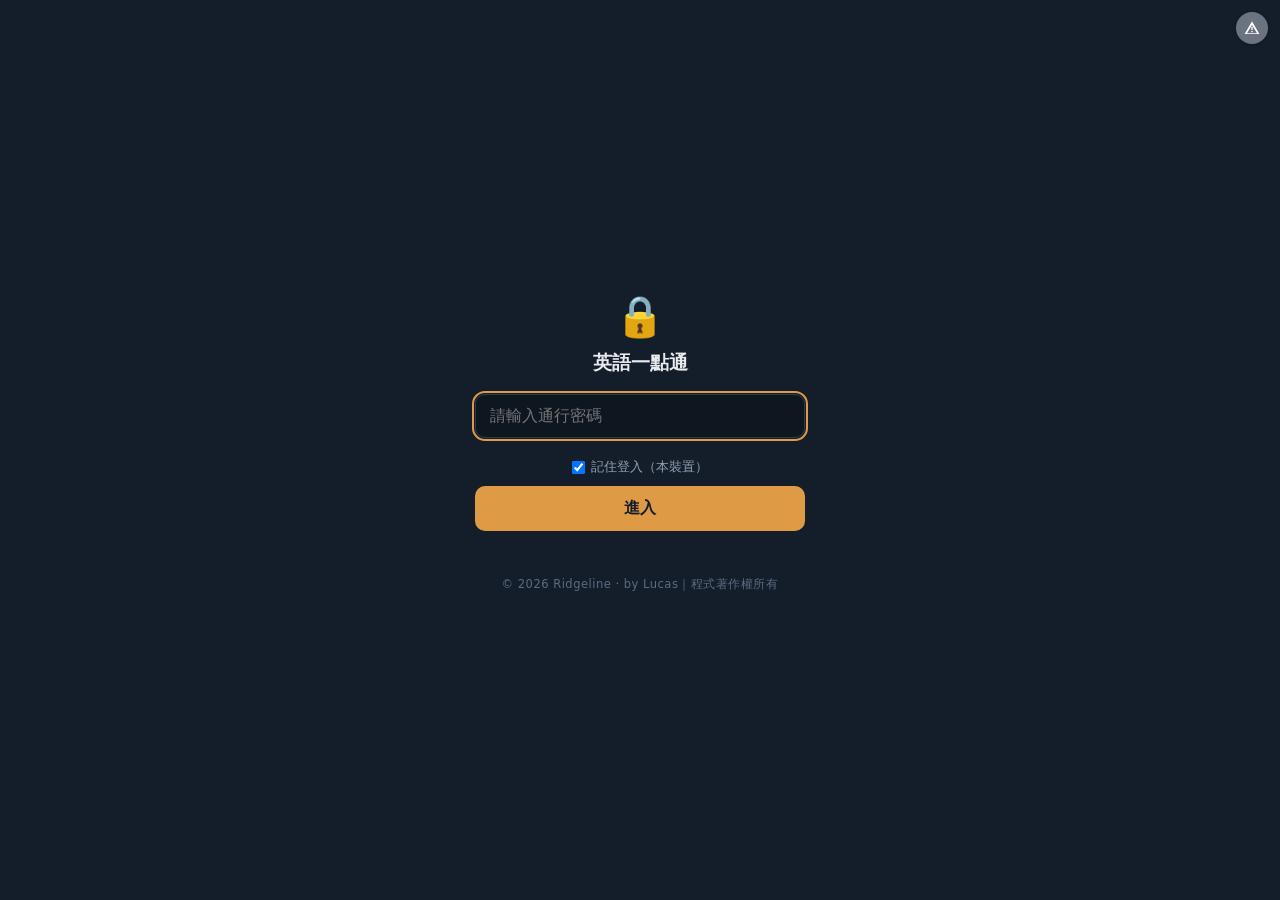
==== commit 3356d417: "deploy 900_english-hub from monorepo e69797f1ad530f7ab318175436eb5249f914cf2b" ====
--- a/index.html
+++ b/index.html
@@ -44,14 +44,15 @@
   <label class="rm"><input type="checkbox" id="rm" checked>記住登入（本裝置）</label>
   <button id="go">進入</button>
   <p class="err" id="err"></p>
-  <p class="brand">© 2026 Ridgeline · by Lucas｜版權所有</p>
+  <p class="brand">© 2026 Ridgeline · by Lucas｜程式著作權所有</p>
 </div>
 <script>
 /* 整支 App（含程式碼與 UI 字串）都在這坨密文裡。
    解鎖前這一頁不透露「內容是什麼、來自哪裡」（TELLS 驗收擋出版社/題庫名等內容線索）。
    品牌署名+版權例外（2026-08-18 起）：同網域本來就掛滿公開品牌作品，「誰做的」藏不住也不必藏，
-   缺版權宣告反而是識別/合規缺口——但署名行絕不可帶任何內容線索。 */
-window.__LOCK={"salt":"Ko2+Y0fgkDJ7jUFNMxQA1Q==","iv":"isdkMM7jcldAph+C","ct":"rwr4sNNC+sDbiCsr2fsaQ9aINnI334jAFXfsUs2hpD5iWhyMexJQVvmShn0r0W0RTG1AvYi8+eUzN6nVqxTgjJsXSpYqCHfk1ILK2eOzew2pSF0A/g9HQ4xup+USjpShXbHqsE2ic54pz3PIkwgqdFQb6wNN1ubqyq8h/hsLD9MT7bRoHU1WNb803i7WTR1RVq/MwI53oFMSoUv+Eehh7CJBKH8vYpL4sgBA54vTko43sllvROCMlYNKk4vaC+2u1Y6UapqrhFA4xTqBNhsukeX5xtgD720zSyx6f3iuZ5q2braiQc0meRTlzCgW8wB8P9AYGIAyDHN3s0B/[base64]/+YOrAw6HFCkzG+yT1QR7d/y9nUX5pnwwm0OHBU+r6ccUoA35E46QWXQbaDufkE8fZVFHXjw6ExJVxUXSzV5wjCKL5lQzdaawQfzgziiZCJlJjl5LyzyyA5pEGG9IRdMRcaTcZC9nQ9RcOUhWUhhGl1rECAXmUKUzQMjhY3AH22/6KK8MZklwSykmeP+fVekGGOJruxnrcXExN3lk4gp3pqQEz4/JcjpFHrkb7AwzF4/AkMhkE8QoDayhWXic43XVs7liD4q/tgqBezA8EFpTF6QZ/es2tdxmu49uTAOwliAiMB9CFmJF440GbilO+25C8ArXfRhTV9Ybbpl4PrqDmbgc0Wx26auPAQzLvOKjEND/06UvTR4Ac3VSP0aVcPPWKACpsb6hT6EH+96S44IoV2s6lVaGKQnh2e3GssnI7lwY2VEXzLUBJ+TOJ9zJpwl1RHRbRsXTbsZGI/v4GB4JWWpoa61PmwhTafJLSmlWKTRlR4RydGdIeXtZEC+R9d1RBOfYl/TBhvFgdZQV2LowhRR8k98KPPIqReVOhK7DIRgHhPyHrP6II7Gng4Ze+//jDv/1bBlQT7dYwVInNZtdq0nBRrKlb/mGxUdXYpDYGpSFdccFlMe/5UvW7nHGxKTMtl4/MVUAzlt1c6CQgg27m+Cj4izamu0VneHhwZOSTOfpP6zgdknLWMi1gaa1LoIM2VUkucPb5LvPVR6YBxu9DxZ5rxVDQzTlpPkKwsxEkvLj4cXIqIGE8c4Q3/ysQCJOqvFZBc+bwlMDSRHW8vd09UY781zfg5DOakM2tUppdKH4xikfJBGEyg7vMGLqf8YnlhWFKV7PI+BRk6s7LmfSFdkGRLlG+0eMJ3IjQka8wtjRISpz5z5iR8/R1FSd75l8/rod5FNEpRcYYv9xONFm3zU2UImOP+ocL1ahtgFS3sQjhMXfoZ9Xk+E7OzbgsP70bHV+3rle3JEWVN5LawQUHnFUF0+MKhc7ZF5PFzea1T6Pg+8pMI1EUrO/45QYImZ7Ve58cQ/dOX3LZFCQlS5TS8R4ytDRjRmx6uaYI0ltI7+xenVG6egmiJvupX+NMetiaXZ9QO4G4L0GxcDBLn+YoWaYj8QuSW+LZjbDaJVpSv7zH03DFV56ZKnH9Pu/KoYpMhDonD14ELNoXE7bpugccgONXS3Uvegliv3pRMtwSknIcrUIsf+v4fJ4myDzb0a3ar5RLFKq1jdz/RfE6LSq1QdKpHvXtrBzLf9qNIIhOL9jl80l0grTMTBYiQ5U9TDE43mb8rRPM3kn42pY6NmTDUDdRvjePWxYpz4o6Auzj8YH3aHuhFLh7porus0eXfJeCTq6sUlfeAG5PuiWtWBO7mJdpXJYFI+jBbCjA7ti/XG7naRG5yeApfhWw/0wIT1udzpyoDxi97riUMSnwKCByJo8PH+DpksF40y1YfuO/DrbDAvXNj7tr4n2LZQD8lopKPk4uklqMyud0sAhN/+S0gbVT5upq/fR7f0uGSENq4rBaFN8kEkqcBCuxe3yXy4vWeQuIgjwFfk0J4L6d/tU/bqDMZFM2O/sxSRNGxHBu/2YfXNpXGn9DqqDlJEfIgyhjV0bDcMkybxB74ulegU9GV7JUwN/vu/OCIZON0lJUhVDIDg6xqD70kX08FeUPQ3AzD0n0QESDSr1mQAzaF0QqRHrPDDkTUZO93FREanu2QwkejEVE2vX/EZdud/w1cjm8suT8UbWkCZeQiqqLHvPq2qJ7AOScvdnxuGKdGis0Ij7IIHCALYMdugBw7Sp7smd4M8TOgIRWwOnPe4eIsDCrwy3r+sp7d+0RTHxPKA0hzzR1iqg2n6liGR7LGAhCRy4CiLKc2NHnEtjycUBKFKV6D9szQERBIgfUWiv1eszeeFPhVAVpq/X22yP/H0kshPDQcQfbOufOw+7g9xUEe/R/a3rAqcWC953u3/K5QCKQot3GDOr6TgkH8PPqOe6dFy8f2Z4sv1Cb+0yi7q39oKRTRlEalc3xNY27NIRr/aHtWhpQjEKO/DgWjrOsj6w7CIfNrCtcUZnIVhCdrThGM0BnBJo/7ecIRbHblPFt+l6bYm4GR3V6EmxD5c4jkwFIpBFKEUIm9PiE91tNknMMjqEQQGaz2aKXlXffC91CzUkJCWqb0JF/c3Vf8q60rwbElRl3HTLgwE8eiTuPCnsVmQRX1LDI/ly0wEXYm8OE0d1PQYQ1IjpSLstfff0aEfzCpNnNTl2LFQMj/q0qBtV1ADpP/Oj34rwoTEiI2OG7Tafyxik+Tulx8UE/B5XUgYy/isWirlmx/5UCfB+y+I5H6/9gC1tfE6K1G1psxP1A3qOKuXK6Fv9OcpNP/rcs7GZziABkoM3mVmj/82NP+sikFaY2C2oxECblC/TDiqfVSns++WfgoFRc7h4mmpV2aGW73iqmCIUigED0axjqEobro12ei22j0P59QMjUX/aIAuZT1LQCl2h114EMb72hgO6P13tf/h0UFQ2s19/+oT2CNNBm29NFr1/[base64]/+EydzQI9jflSemo7gqlPiSwwfncZr2EoUj+Pyh3KcrUg/RudKe5ql1LXA3vdCCMooJwCOFgakqxzpJUVNkvhp/bknYrSA0oYe2Phu4YEo7AFZnpzflFLao1wNll0R71D/d3P+p5rFIT3itI90Hu+anvV+fiDgceoT9qj6zxX3RCnMtgiD8RyxE97WwJPq1UV28IXWkgNHRvqiJqxhwHtmZCiYCQ0D2q7SJNhU9q0xVonKglmGUrFuxDLPQmoQOu1grwrpO5kHPoJfZ4n+LW22AnVVRq3vDFaCeDRQiCTJNmT815oslf/ij/3qMtdhr22QLrXBp3opJEgRC0HZhmv1CPKfSH+AabxuUcndLCBXmRlZf8r17uYd4Uo0rpW8A2tqZeyiAux/jUrsm8nEZaBopK4WbT16fpYcohpUA67rCETwmaF7SSoQW9TDu5GOwYr+CBWGG2sozoTVOER/A31U1i6RtyFY3D9fWD3GcC9dtBU4p4YyWfkz1md2esAWZoTf/H2H6MlMEqy/k7P0ctze/+pJMvyHJ5s2xK73ZQ4nKGqiM/9CZFAjQIim4ScUZVgpSi7K1bWLdO0jh5cY91v+50nnemvcmQ9Em6kaYwMwjrzE1guYm3wQwRxK8wG44mJaZvWyH98FhKcC0IeTwg7U9ipto/nOI1tZuwqsLmlmqyd1IqUxkgR9LG1tnhPODGYDqw/wJ9pPBEyF3CAg4srrfdXA9y81huPzTpE4IFSicTmN1T7UY+jXy4859XCNNs4Z1zM42/gk4+2ALmeju737tl0BCkKeYO3f5qhDISQ+CjQXFzYFUkZmAFOh4VJ/bhtxSVpdkeObIluPQ9uXruUTV+T53OSzCVZX7guHXOckfIOJWA09tTkTFPEg9Q58L5j1r2j97FFzLmgTcPsJG14csHqfQFPwMd9Fr0C7OreaNiSsgcw4mFjSOhl27LClYmQM2jVdyHKCPUFikW6SaBbFBLBC8W5B9XoZij/4cifSE++N2lSsZUKNYST+zaKz+Hpx2Y4PCTti6MPRXarI79lpp2ZIN7h7mT8ooSQ/KU3cr+Z2THGxyyW6zi5fh9ke89YAnVznXLnqEmH0hAHMH39e9yZs3h8zNAgRFTnfHy4K2jVPX4Rj8/xRxQZ85QcfIPqwZPkjVSeuqXuWN0ttjWM69mao8U4foE+XwxeKVyLqAW8VwWrFq01AYICd4Wdr73YIhWzULxcHz9+jhSbPVTV1e/ZfGrB3AibIjJH5hKVznmyVS6aQ14EM5DCPr5iv9Bra9Xrs7QIdPsUjeqY5VJCtJ60BXew6A304nb3vhlTSu4wVyPAtPIExZLk5BsUWuOaVOPp2pIWZxnNntvgSBoZJPwbqxXo82IKgyBD/ylI2B0pCcVKAOtVFfVFGPCfF6CVljyG42esCfm4Zo8tt59c0tWBtLSC+rzcA4zUGpNHvAPkkD/f/Zperp5GLlvizJX1rVuDnbw++0gmMb4Y4lfTd6HmKHsergzfDyFytuge0tUZFQ2DenzBJX0AmFRhmALMHyh8BSVhOZsBchH6VcdINTusoxg35My5h437rTyVEZ01FzIyeWKvpYl38+PS3KmlzPPxoQk3cmw1d9xMZ43rgJK/cjYohwsSz0FRy/Bz7gQn9YYku8kHsBmwqiVW8rkcVcjdY/p6vROCRUSPxtmxN2whxdaAkAZzsyl7siTc9U9p3rpfrSJxeoj+Je0Ak5yRRww8+EJwQUvBlMhzrp/I2MF+RVbovHMnxEQxUZhM6zrjzLDjCwls9E0GqQd8My8B77USGCI21S4unqlYgwcpHXKIBX8iUv6bhDXtF/85aeCJLB7v0O4zBzkHUP6vnnpfqcfgB7OrPFmPsT88A8ML1tM555PbeBpUzfVem/vEvJij9vPAfSlLhsjLEtOXJdrG6DxPos/fEvLPT2pii8OAC+wstuMSquhz49og6TtHVO1s3epZ+lwbUnhbq3FlEyfS6hPwUclevzm+FH3GW+UzufLbFXD60ZjD6/Fm+wNs+NYLsvKSZ9fEuev2jbCHPsWV8o1I7esLAZbsuYhRFqT0dDQTSa6mH0BfiuW1dxtZwUS1gt1x3g9SZdvbkSCE0c1xMp3YvjXUjXg8A4C4CWm+IuatngI3Ns7ng6INravMijAPu7InvnLozvBnfcpJc2RAViMou28NeIF9GyZVm/Eyxh8KjPFdyQZ4leUJ5Ga6NoBXuIPap45J88zyzqeBtT1vvRfJNwlA9+NjHeJqy8wFWJNV1RFQRcwbayYsOU6w8925u6gwOcYhBoFz66+dvG5vATrHoNxYa+Ttf5VZ0V/ZTF1wd04egVKDHlHSJ1uz3N6OjiM0OKApKc8xOblS4aHVIb0fVfT9daQBSZpB/pRs7dbexa7WXFchwremKzjBVJnBCLy/FmEnLfLaVE7ONzo7Ia0olxOESDHI0e83RHyNxGUrmvSe+3T+utVEQtBZpbwEeOrH8BDYaG4kj+WuGwm1RdCkrzgcIiCdNzmU627Sh1gh1kRsl8YgrrIkCzMmoWtq+gqqlaBSpFYWRkx7ssIdpYe+Nq+3OHgKCq/I988BE5B7hmR0nWt1aSp6NDJR1WaQ79Aej1MD4vA2E2uUVlSryD6UlAqTWBWGHIYo7YMS4BNz9K1YF9hTq/PDM980pYJPNPCMWutpjRNbyo1S2afp4DTKV39eQvdCKgKxMswGCiNUF5UQv9QaqSy/crJ7tzgzYqLf9f4r8bltETo+tLPqRnZamtRF0DtzRxlhbAvfCdPET6Su/pYeGd9FFthS8D9qeqdOt+ACCovthAq27uZ+nWligaQuJgkt1tfL+h9QSvabG4NmI0NetYEEeZS3FLAwV2u4uaG57z1gOuU1DAhcJBKRibQ61xpqS8Qrv5dpikc9RcBDTHoel+c5P3aMWSxOzphh+kfiHz/q4bQJqKrauec5oKIakRF1yECRalZ6q7OUDeptGimjs7gqjmg1rTryNlJu49ya4u/bb4oNshLdHBsHmSqP8FKxb/+q01B0YFZG7YSiZUFVWHmHUh3x/F7ei61U0TJjpp7xgV0AbKJr75fznFAUGJ1QcU6kv1s+39FPvIrl6ggiB0PQBSEsSwPyEYaCJK7s60XxtcsOzYWvT4HrOTpDi8sDwn6UE9p2QF0Qe0/NyMbTcBZ8ZQ1sstrbnFl2H54yNX4R3nxPt2q2oxMBxFae0TxTXyeYwdkovdOWWgAAQ+8YXhlZY+1b+PAxLkiZ8lIDlQMRZmWAotu+YAnZsazbh/KjemQNAHcDlgmHbO9A2PspHsWGj9lxygMdWe9Zn2hVxmDA32Cs1F8upPt3aCFgXE5oyrBf7EZL1sdZCqW5zyWjqb87s+gM/YEdf5O7TCst7s7r2oHQrC2QZyo+fa3ADFIQML7/K6dJCJ0cuSyYCIO5+584bX3s06b1Rm5mUNjK0E/Rwyeic8qbs2dakNb8cjwbdHJydVd/nQlPulpwzOktB5IPI9DYlpRU2ESMNAttZ6FBXNKLJrA3x+s6vC3OKQaaOv4slPowCo9gefn1JoQmWKr4ItcIOesKiKWlH3+9XURklMtWkAQz3xzueM7wkQVLvxzOfz9MyqB70E/eZgrWjsKOq+mk1uA1cmCvMXn89OHfyfz4fuqCjU1yKgDxGFWv6JTxbsz5tHo+K6F3KwAU2BUR4dgOP6SrYfgqWitT4jtLwN58rsRMfZL2USeItANh3X+qd5k3N3sFDHQvATPM6Sly7/eMLItG1xxIr/pV1EyV9MOqfKJqaYM0wmNYhvvcAxdcfqUfWUGotvup51kK0frH60u3M2M4GgjmuF6WzQ+wWaSp9AjnIUn3o/Klrh7FF5BtaEFbcLNNT38wqcJos2XVH6x0oAseLFQsCmqFeFz26ELvfT02lZbNa3+s+FePAcn8UcziTlLe0xc4Lsc/zD3m/uI8Bw1jVTxvNI43wClYgKedmRRTpIv4fv2gdVKOAbX2uSO2h7Y5T6I28Q4va6KsPMYHILcPJgBkIZZuYwINxDYFnegzXG3BAknVnhmnDJ3IzUy/O10AI5B/DXMwHZgp0Pu6XEAXSfXccU33fYMT1VjjrEJQ3rY1ZYqDfNZgG6vXlvzbPGbhcUc2XULBQ6g31/5HQRwFWVIL9FGxmV7KiPH5U92PvOcRKRoPCt7/kRKEMFMycGpnfhxb7YXGgV/wdk92qlmQTK/pwdxGupBlqbefb83+VPXudW0Xu9TvLAVNKZ0Ac7525BFUJMqc2espx2cemjNsquQK5BcnyzW202s0nAG0s8gHZxeQrWO9h9sSg0G0zESar4+ViOvwKBKP5o41z/qm6vAZaIJHYIYg13QTWqPXVIrPdEoEOzXNJ8FCZY/UdZ6RcgkCQXsBpJPdjQIFp2G9rylPUEv3t/es+89Kv4vicLELkx+n+4I3TEN0DJrCFC4RozqX73X9o4D97p6Aqu0soCzj+nXJSsZ+xRBDlOqhVARAgCIdSx/[base64]/XpKmCf5RA+zUczGqDKIj4H38e8X4xoYysWJXsguECtEQzsCgzAnWb0j4wYOUmysBLEF1VtZ02lO3FeYRMY9iB9G8TUvICb3g6AWwRPWLChFrORlYqj0Vo/agB1mptRJ9oSnOLIE8ycrnnmbLEONVxAdTaBmWWkQKxOFeKG0QkcEMDWsDU2Uw1zmRKUZESO0AprPQoG8qIwLXJHrUICcmMU4silTVULvWt10Jf6mGphz0ZJI+uattBFQHFI7unLR3n/R7M6BeBM6bB/Dv+XkyaYrMsEcVRxObmeaTAO1NuAmgpgaU3HInkKUmDno9/kBYeWUo+X/o3bZrojhfTGmWGKCLuaW69Dpb96KjFUCMjsJThKnYZ2pZuC3wlt0R1gOf+fJVwTyWH5cIC+G/je6D6d9wUsLqr244OLdODJg7VV5tbYrdoUioCa+6T7q5zOw97ijO/nfm6E5c0vZ24da/E0Ys1cBqBPeErTj3iDwTIAMFgBSEm4Zbq0FuvRsRBsygY0OlLl3NZmugREq6gMxrX/k+bhFS/jDmMLc/sxr8tSe5G6yp9LdEUzxNiGamU0ctfRrRD2j/v290YOqPbVvYJdUZVkFmM9YGcMpiQFmTAmGjxEhaQj22wCcWZoNXSEv+F0vTLqZKKx/67n9OUmgzQjyPyoTOcKPNf37AHIYrMlVWiPcotMtoJO2wX3HToFUGnuimImLDUf+lleePxFU35zbre1QepNHmxWvuenJda1yE7u45FvVUxdAUEhoxptBpIuLQUL46C3nBtdrY/rUt1QM2OCONZelw0OsW7FLec6aXCvcw5gjXkXPjNN/CDt/CCzwCpgL1cJBCE5SBR6HBpBM0HvUqQ/[base64]/EXYjd1wCDUd1NhjXk23I54ku0cnuh3vDUdGVjazFmmtb9/49f4I9sj6XBMVlhVRvQ5Zt+jK+B4jm9E2yUmYiy3k+jCt7msIT/6XpbfA/D9jz/RQlmF3/KCQ+ts6k8PEESX6pEc1Ese9kDML4u6sa7RHk0ism1HzY/mf06Tu3nSv12zysUnmCFuCVHEPFvPmaWhVSbQ1HaT6JbO73KQWFfd5IOq94VpLdWdo2Z3MnAuFuWW8xpXanjX7mDb2Lw5U2zB11qISFl+f+QLoYkYvRYCP78LDBvt/B3jwsx9M5K0KyuJosoVg4zzP/6Rp6lwoN/Xf2wUmBP0/VuH916zQJlYo/K5go5arYs8laEVgomVNmb/MJs0yfLmKmbnlej//Radxir6hqm8TQi6rCcfr9z6zY922IfAOYObbuGSPC1N2E+5iXaQsDmjTtquWp/65lxk8JaVSZhtRNl4O2iRhRxEu9wVCB8QIlEWxAiAT3ilb4z+LTPVr8NtvFmsyIJ9R7m/N20Ir47AYb+iKkTCgfpgw0zX+KO3WLImHDt8ffm4/UKqpZ758Dsj//GG+lY8Y3ilfMayt7TnQfThewtDKU/a5lyU6H8tiYidf1VnjnkgmE/NnP+HwAqivaWDqJBsDMfmE2yc+FXvSnlyaM5DCpak6LMjjfWfYNVX7R26yu/D3wBuAZepopepy+fdW6rTwX2cPIPfe9eEPbmAfa53UBSHnQOy2G+WgG8e2u5dxUcv29PZJBZvyoQodH3ODATn5cTpMGz+dhDRZ+YMDlEUrBzNwnWwHPlNVsUFfw8dnKDefZMItR6nftxUVH8eYZ6AUulXSalHtLRUdiYP+5U61mDZ5QWdPJi/qzzQ6xJTOCQoRjQsTQ1IpY8wb5DPhBy/Cnr1eTTb5a79w9sJ+CsdD45XTZCqYdCGkLvMww64gFaZA27jwArT6bT7PqHuML9uO2M5g1ArfhE/nm37YHVqyI0UqMsdU9d0ZGBLUPaQ0GKiwZnIeFOkJRaq2tF20QloYJHLaEbf/PBBqEDvsrHEhZ1KA1ryKzaD5ua62IdlUe/+pQgwaX7DT+lQQ7SNX2Kgu01sWqEhK9nf9WKMHfXCi2WrddfdYeoIKbJjbgltpYBQEXsk+xGpOHUmI27Yohti7klcrvdcdOtqSzhfmpQNJO4Tpsfzb5mIvgsDqO4a4UDnsWnSLZtuuv9cxMMRCtPv3JrJHy5XO8jDHjye3O7rUVpepZyZJW9OCot+LpWWi9AYx/[base64]/chpsxaa3rFmZ2nL1jkbvLlcbB+wiI9djk/Kn4jj0uhBSTpHX95j5oY7YiA4qCGzRzsfWqbX4ZSnRAVzwUMDcpvVEQsFgMg4nG/FrgghixBygZg80/cnBn9m6u68Hvwi98UvMpB53nrFCmajPP+9HI9daC2R7pjaDj9Z7Hry09MeAo9xJkMlJuqpgxn8WLaPEB1mS4ybDfAUYvb0cls3YKt6cizsapvkNXS0z7kl7B+IqkmSfJaPw6qk5eTHU22B7IjrAru//tXW97mJtzwopgM4zJ6LzXmHQWaRzhSSlNpj9XwA1fq8rfXypn9ANRYPOYttUAuWYmriyoNII/zKMrSRwTIyjrCcv+AeWTB6bRYIlZa96lF4EIegmQ24DH1nL+cIXz993b0B+CxHRONManvRXz0o0DpqdCR2IOI7tlhYlgRgNBCgr/+sCHD1cPNlQUMoToAMFxs20b+TtGdjSwhlrLwJ8zd8BX8SpsYDHanJQz7w1i9PdpTH1BqRCLkyc0VvP0nbBwLkmHmAPE5bANvSqhdXUUTWtEjmYotv6TEAgnTP4HUiJ/HQc//s1XRHTz8qZuL0nQprttCch5rFc2lsAA7Nnxghm9wp/RPDSliqZ04sXMq133+6I3DQIXjcc5CvpTJcqSJsKuccUi8PY81bdpYH5M2xU3od8AnxXKJVcZECCHmWyl1PU9arwM2FGvpBiOfNsKA/VX+ELToJB5enqMrRJ6ZqgJ4lTvn5JMiO0XvxKsfjuk5rcv2LjA5QSUcaB+fBhrY4WCrIcDLcD3r40e1AdJ4mA8Ec7s64sd0GIFLyevpmH45SjZoOZDs0P7Ea1cNFd6OhUAtkFsNDmQ480N8evjetny+nUwQG5gVo6dwwnxixmUL2dcaaysw3xrOTeduA/[base64]/bnXudWs3wT2c2HuKSSfqIPR8Ig1gZUmXZxlq6+yOYVqdFgny8PKon1zQeDhlajeG2UWVOsIfKVQQz/FON/khwSl+cK8bw8gsFw53NJV4SNk4ShEMs3kJ5HoLdud1VohTARIdcqYjClIc78AXnxnV4SN1h0LMj6NmnY8oqXoozUmlC3AgRs3LKaMVSYQAYr5ao3dcb9TFMxFqFUlZCH3oZyeubDTC/L7cGkflqTKDq7btvAOab6zwC9IOlK3kuD4OEFvV5JNV7N5EM7jodfV53oWahvcffnnCCHQU9wmEjl6hV1d16T/liuVwe+BPPl/EwVNE1zqKDI5/IEuKhoUiyJv0vHSJxqdjHBTT8q+IjVlrGFILxgr/v+UWLWZrrbBMz5UiRbQUHQKs1Kh52Ze3Dj3ChA+jtz5YKrxKfN/VslFdilKyeBvegeIPk29gZmA2Cqdaq6+t3xzHc8d0IZZZaF3tg2QzvEsYfnUcErXxg0MvngGxUINdC7CLXE86VWjhkLJMT1pIZ/yDCBz9tImRwFeWcAB99WeNVHhIKZ8R+/52xMeR3McwP9OHfxXUSMqPd4yiLeWzNoNSBspDBgb1KTDo3W3iCVhND7dYoATforO91fkzlUase22Ht2YCHK7nhAH50HkvEtuBBqQt9tdghF6Jk5rLFDcUpy3QtyLctt6aP9AO/0XK2tGS0p1uD/zGsbkmZGOyteWydtsDOW7wIi3+WzlLe0T+HddHN8EKUvh0hloXtxwTSmg4f6Kq/BrUAsIAHaa1koIociLkSldwjwB1NGMBt9dWC59Vmd0T0O/qAC/qCRP6URYxOvRHf342cLYaZYAq3f6XxB37zdI897DwUghOQ/M/VOM4Bd0P4ACnuwzgnFppX/lUur3SsoBlzbPOpOznZwu3wW/fruJHnWMsWJ1Su6kl2Z32Qk0S9GLbNvCslej1PjCJ/DgyRcZDM9FVyIWrzsunNHPHo9/hy3aJr2OU1POJPQgSbbSy4AqiwH12xLyMWwol24FgPW5iEiSpBesSG/[base64]/wW73KoWVrLZ6Ccft80FNKevuLpzL3JFmYHKmeAtsOgmyl52b3u01CtiB/KHjn2YZvmE0cNnfN/g6LW1avd9cTPPQ5xaFhYQaqo2yL3ANHa0yzvJKw3in78pBfl7A+7IEEMN/O0xf7iR3WAxIKuhKvHO/RMzd1wQWl6H11FhtNuWAaulaR2FXwVUdzUaRcfaKQ/nYPtiN68Qh8D5+MWGhk5VQOKQgJs8eqaU73mTYHaw/Fq1Hr3eusTHlwYbih6x0G1fJvwDPsSs5xUU2OGlglvvm7iPOhve+++QxvUSREdYkaR2wbsN42kvAfqvKU+03iU6Hgjtc6d1y41rL4UfU6KFikP87Mcie/bUiQzd60mJRMDcSdUsZP+w2bCoFjaBmRUm3UnNsV0VhezYm/Od+CzxEBx8uHiClyAn6c/DXSKNDUGBDsPgOrwYrNhUt/i38kOaMRtyCn7/3fgiUTgRxDMhqmkQC5uCwJVWsjDYchfv3OqwH0H/k/qz0vgXA4MU2/52EX5eQcpH8GjOyTtK+Tg28VthSkq5x+H7dXGNWf8ajmY7JN68bEtmB6ZVm2eC3EojBtxrek6fAbyGNyvSteIwT8ILwAZuZr5notQm8I8FGETeKOEyslrslQg7MSZXJMiGWgJmDi58lAbMuLdAjdQtdwbkzWkyX2Y1DLUOVFNfoDVm9LgXuiZ/7nYBJuPryXYs5nG1iycsSycoUjRufbXn3BS7QFKNeYR5kWLSBJ/0dkoH8frTzFtYQyRkxe8xIBi2M94Jgu7DXc5oV/gDcTUPhcbnpxebOaYxQ3152Fxq8ykX8VNMGPv1I9K7StVYjcP3OQcinG0tA2UJUQL+PCs1c+Q6a2vWRJmHya80DYkalp6Ln4slljV/io5Dp2E8oYYlvCnpe/aSxc4h6GAUVKg6t/1RYXo6DLOZGNSigrj2TKzXlhO4nzAvTErl6CqnD5cy/b0qpk5Q1Sqy7WcyLywIy+9xj6B10OKL+elckOvZuwLvZLds0ti6SYS5vPit++eyF0xSoahuorRxNfPGs14gX8wDYzg7EL9ISgjatwKGCkqkRAtMczyMUj9p6nY69/Swpeg7X0IIDMhYEsj29CtFMM556xmHhBhcocQgjXNmtDhfCWj/whVcgaf+aZU9ehpRv/luDkhRLsWC/N782BACGpFpAjRsSRwdLOrjvDkuv/JcyzLlCz9obtCEU09Q5FHGkedoG/6OCszFmzJoN6FBc1MO2dJQCZJQEX3/kfvJYxDyFWnq+YcKac17Xh1sAzrNQ9lbi3U7xJZ+9kLEDoANycOqO7GTlhhLihVdCdDNH1y2EkaT/TTW8bmv3DUnFBcDhGjiz8CXBvWBBcYwWOETpDZClIPCkQ9ka6pcpv/enSaAPFsk05cy/7ogch2rs8zMY+7Z9FpChwluDrh1ILltPIeQ47LvBie7qAvjxkjyFCuoIuk0GagoVwh1463l4hulG0V4fdc0cDYoiBXZYfc8UgbqJSy39TTOqh5Vt/k1uKOuOeHZ40gWzh/IlyvZrE+EKnskf+L+IfOQf069X6fW+7Y+oYgUi3GVQxOD9goTDW61NO6056Nix/Oy8QmmxNJBF1F8JjKRYT4CnbukRHo9bWMOconRJXxaqsj0c9CTX47tq1fOnEddbVbDxwSBWo7mzipM/YkYDiCRebEXtNq6dM+8EfcgQBNj/Gprs5p4eCYKMZYidq1KaI4r0HVvUrGGwgcMFjAv3WAU/i6u3P1lMloCccV+ymAnXgATYGQnae4qUEEIkN9B02TfMLIVLvvQrftUzWDM1HfP5XjxHl2sR4RJp8SbPnPXXDkZlaUsSrlXBfz05ECwsZ5raKwnA/eNji0Yu9zUtXOW7DeWfJhTC59CsHHX6q2NqVYsyqAg0zxqcKK3It2B67b9Yqa2AjBkoK5qo4p6FocezIwtlSmTaK+rrATy0GFad+/+S0Tm6saHyT4XS3lLG+Bl0tDFxoe9B5KXGS0klNoEKd+4FB+IZpiVcXT84krFdBTMSz+aQtc47B7tIRv4KDcMzKYUFcQPpFmQKSiue55SHmJ/EIIdvh20qB3aB1hnUneB2iJSVEl1lJrw+kgxZB+l2yWew2zZu5EkPYjzpjM21C65H8sJI3yZx7Y7Q5UiDRdL7gmZ8+yaUL3WhuiW70RvxrsIMil0dEIfvEaixnOxYnpH6cpzAiM7hnlZX++1R8VBqAubE7r4BE1hFx16KKwB9604/SkIjgwX/oEZtlDVqiYd5r0sI45hLg1GD76t8BgOsOxqR34U0lpDG77IOXi1nV0JpQboG5uZMOGITC88jm+LkLzn77QyGWZe1UAzwTnIUz8U9bOAdqKVy2zTU/7an90YihlNsjsLPaizpaAzloTy5+P5N+o9Ti1J9Uz3ZmNeqA1YkJDIh8evAxKGrl2sd6rUMFZCRlh4DMNXmeV8Q0Ggs6KV+VZqyKXqDU9xkVrfaW6Md/Rj/4K5ps/O7sIcPS8a1rD3LlvEUCwX7FkGmCZ9fidmF6v6igaLzzfHen7+fN//uV+fLQZLY9yAVYXbBw4lZPSIMf7ZpaR0whUKhiwdJft68I9IhUU2yQvHwbOpez7j2CRYzmVOcSvpP744PM49pzZIC2Xq8DANU3ueJp0NFrYwmwHqmkG3aibaXXVDmd1AfSkjeVlMU/Up0zFJhD8vYbbmHwcrKvVWVh7Hvc1aczXU7y35dmxkqoI80MX1+TsxDvISwiiSExA4oZoi4FdghpnAvDsJlxJPABJ6f+Db5/BANpXSORnRZOAPIFKkYgyofVsLrgirmjP8k6v8We3UXgejoGYx1DwpNdRHFXCivFP/[base64]/PLXilQys7xboldL8tFAzJKjMMN1Ip5BGb2mJ7P/dDk9HB6yM7el4qPQJ1OPgdwGzupRc2mCGTUqQZ/bkaOqXzuHMHQIWvbsArJykw+kTRsfC2p7+AZm37Oopxv0d7E63msYTEji4Lt+iqbWim6A1boMTE+WPqDgOvMGFYQ/msotkkwKe1HDlZHLGca/3ZG/bORCpuaR3InHtEKifFm2jd6OLaEL83i//PM8EVvEBGgCtxfNdan4O1vguMrvaLEIpvqffGK5rhwoDN2xzh1ZrAJP0WAzBM4r4qJEZAADM8Z28D9//O0VjmHla7Fm6cmsa+0tnP9hV+CENeoc3zq/PR/V8kYwCU3j9gEV0YrC68bGNqHxwmkzLD8Sl02tYM2ImTeiy6nVJu3QCLTZtY60/jjEdNH/0VC638lvQRdxIHG9cxqmvNha6PGQ0SmeXCAP3DXtZmInTiul2tFIeB1275me9b9ht4ix3Xypz6Wdi9dAS6jPFbQ8tchIc75RSywbyKVZfFY7wUeIwScRQLwh13gLmMRXVykwYIRTh69IgGacPo6vN8pAu4uT/gofaMWEqgfws96bhS3sEGEsNV0bBEu4yoYE+lFFRhqAFbpc24Ky++pYORpRg2uhhAsBfIrlvl/IXgV5cgARi/[base64]/qfshRRcseAeE4lCuFUb/9fudkx+CBTW3aMxlhLuMiMmkdrxodlVICrOZndlNLZ/zvw9Bxyo39zBvFiVl2kJZVPlzoTeun404Ctl8GxPsPbtcCWvS+Uko3rmHjVs5PCjJsX2BrZ9z3ESB+p55tG/zFViYpNjOht+lZK1MW0OlYBMOyqgj96+IK/JnPawqaUg3BvRIf/iv/lMirG5k0+EYC6MCf2J4WfU9/KsL7XNv/IhP4bpAS7QjNM/[base64]/7lZcFqXF9tnZlFEfeCyxeXV2eEZlRYqau+DoawqBaRV76H5vKiQPJZvb14+NAh6M3D6sPTI3GlImFUVuuL2pVYJy8uCTOv1+T9OzFuJJ6L3EnWrCn4NCa+pzXpGczoXj1dkjYWcaTod5WQce+YwhWPZ6vm9ArBfb1LYu/oxm8EpikZNtVjwfxo+BY6xDmQ1YUV9eITHzzdSltFxYfbuFZHsmA4mhBKB10nUKxubXGviDXy8/ptdX6ZWIrlhFXErJ2in3lQEpQjpx05378Ysmat5D1OZoKoEeimWWfWP4L9W+MkRCRwXrT4ESU2bya0yYzM+uBuE2TznW7DASBMK8Y21Y18N/GbKPkQxsTlk8LKtcM0ZuVUV6NPQY6eskyNR/i+XIw4rn06T0btuxF/lqlY5AM6QWSTpHL52sGJsOf6hPRepqe3bg7+Dv8XJwry5zjxB1awHApdE2FEzj3RmU90cAn4cfqx9zse48FyE9PN/SuDuf6QETrc+LG9/7mwCZ5wAc66SoSVenQXkWEscD2frFOk6MEcGtdjJqJU3axG/14hIqjT4bPObATj/JSEBIl1Ejuke5WlbtjII8Hp+rWgV07LYv+aq/uSkhBvHaA2PO39a1Ic6OLBITSR86YSriMdZYvJhwT46Y3pgeSRxjYmjJwTTVv2iTMeGzsNtDboik6T5euFfEoMkB3s+gmQnmG3baW6tUAukLdQMpgY2BR6YKgreHi0ne5VOaH8oh9k04OuE9LzAuiVNMGL67JHXE2sqzS+QsAq2PBMK1+fxWQ4LCrv/NmOzxXdiZXHqTxvQlU9t4Raf9WZDsM8KGiHBFu2eu9cLiC39g6MdmcA9UpGALJAg+CWBk9Xp6OIVVcx8ulNB+GDyACHlfGSZbNw77lER4SyZGIJoKpqbYGcMTVbo97Zr2D41XkCVW0OQt35e4WLRP0eJk/wOzGzNOvfbBCwtAii29gMGmr2QljHxnfLSegZhOUvYzNk7ryL/bnE2NM6q8vlqhKmSBSKdQOrpNCle5EzWXHcUq9tUMNdOE6mBlVX2fAS+oljxmlZZJo7/wT29+l57gDcPyRipGJAw111SiVRODimtSZJCPOvCmvi/uJQyfXhxTXN/Il3hr+bST91tnnIwEsVtHX+9eePVd5Eb2XVBkhWiGwWoWiEBQ5BhmwFfWHUZTgHjARUMhKHDcADMSIc+gj2iw+BHoTGIbgiejhWv+o7+G+m9xa7SH83dIsvOryLy6fMQYNOhvbrnJXUhR/9cMt38O55ekLoYkAdOAF4AEIU4g3YWv06BnSG65rLEyRlrY9FYZ4zaQaqWfLsnEBM+QUXXAMH6cExkNCJ2P1TD8QW8FMLOePun/eBgco5Lfw2ZznFXxhi/J4NLS6/JlB9MlvHHQtIomQ0gpG/RLmGw0gKxyDGo2sxQxB1IcpknvxEYxE+/C1QGWJcAbImLL6I2JlKCdykZmKLubKPvIhJTknLqI7q3CvDpttKRLShlZFZ6qDwyUQ0lD4lmR96RX+wKLocfz0v4skkFj475x0rl7oIM1aCXaOWAbZEqncO6doEgfgtdR8m2y7Ux4k/ZxbCUtFJqOCUgNlP/DFMCC3W/UyG9RuFAT8FIvF24aEYUUXnl4rZWei/vgKVhQC8gbR3+0fDMk31nobX41zNIBQ7U1eH4iGsOf1viCTg4/lwkkLjy+4GVjHjxs7A5I8vYtfsuExixiaMEGJ1L0ZhHOT5Upqy1QJya4Zd3rugxAczSKhGrUpc8lXht/PmtPn3s3jT5ALcPMwScM9k4WZkNgJrHnb7IcVI1J/yDjTxf11exPMye7wuVMVCOUfYiVeuAA/[base64]/VRE9FyVgWMZ55HlXZpaGCqotXCZNjDUgecc4WMe+NzVMyh9NVNYNfdig8Y+1o+1f/WRBxbfUahn5pyK4EmHMHs+ZWxpS7ijS+tRjj0q/po1+DvbF+Dkgs0yjEC8I+qm8ObFTHnqUUvF0LCbTYDowvUPpNcGFmyubKpp0Cvb0nl9bGlo8YsDSgzXxSagKyKnFEZJqNxf027rHTUTcnxQQbNOTNyJLi+4Jn9Y7AQEzNfBdNME7pb7WCntFWJiIt9U0/WluoX0bJYLQY3z3j0oo+UR8UvVHRSH6jRvZV8AACush7t2Hv99YMPe3J0Pv8CGQatQdbK9K/gwBR/gbQX6eEmVzpx3TE0KSt3sKhCbQT/pY7A7GSwIkDTB6CZLKHy3fGNznbrydk9URSSWVhO9dFziE9FFIml9Mlv48z0PTx4num8vSBnGKaNGdC2uWIM+AHdSpjNzcnY3iYLpK8OSqd3Q5TYCghUMOyFh6BPGu4DjAGLUQNsEH2z2ZYVzCDHFk9WQcPKJzSm/A/mHSNDxSQtVja/ajvfwcmi0ZNX3pTCHxL0kza69C5/xWBO1xRa9u1/BPAZJEcDAnUmukOI+/6S4bJ82ICiz3Jsfx99PflOJ8kSbir5gE+Tb5mdjReRo9nfjNwy1NSGakEtM7CDg82T2K6sy0JfQa7ML8r0giitUnP0m6HOBBhqrv22H7PM2U5lR15qJPY7tiX1FQIycMwJml/wX7JIt/9+RhNf5/w1sIDEHXfqmR6Eir/+8mEQMGAq+osgvVHFdmV858nwC2sF5N0nRT+jgN6B8LGmvKN43KDBBZyqjjxOZ0uuQNgTBpr98+JCNpwM1QhshTO/id+9qX/[base64]/We3Zy2fH6+CESXLUo84Fcg2T3vhsZIdvCJqlxI3ouD/aJWXzg2Ke4/E7TmnPO7pSPnDMu/mbi9Sc16uJ6I6wBySzVAPYkJPVyDXB7CfLgPNUZ2ZqmQDzTHWWco0jZsF6Xrxi6wDM/KaJirUadm484l4Jbsrid+GD9m5nyFWzFBP/v4xaqDu6qIhMgsPAMzuFMpnbxQ5fbcHlYbwLe6+Xv41aKs7iZ9Af/7MvyRiJHuFHRSiXlT48ZosAHO20yZcSG+zlfUaNNe4dvyZ6ma7byAQwB5Vvq8xHFkCw1lETfv2met1UDsDMFWuwgsH6zAWas4EhyIg/24h8IkDOwYCdJJ9qR0CQZqerbgLIvdVfBjGlyjVpPR1rtoT/zDKFyYQMXXV6yvq7iekrSuf4+cXmKNI57zCI4LRBDQS/[base64]/lr4rZc83StqvZHMIYU9x40Y5ICyTae9AvQK3f/sXA8ova2We8foboqi++LbpHphKWXFjfmBaEfYbTojeiKCwOcDhcX4lxO/t4UZ/OkK5BBS5cVX+pJcJnMOs+rUzt+ZGS2+rRZK8F78OV2a1ynKYT2Mf+/PFMNHsw5eZKGo5hWbmu4dB7TCRFdirneJO32B3pXl1HP6bCa0hWhp+KBZnNJ0AF4Z5MZtci/[base64]/3AEj2CJ8h4c6bQ4GIfW9Uiz9idOh+56v1hi9IWOAS+UU874VQHvEjrnDJ1xXNkraldDH4zMz3wru1DY/D3UZItAUeM77AjHrdmazTVYTtTXAT6zKtQaQkioARnGpnekRoGpTmHqW3/sFowTl/OMoHJeZmfmBSzilQe8bphEC5Fe30fxpxWZ0kB+5eFGy79Wvz+UpC+8RJ9KjSprkCge6T2CIwCW7TEfs8Je57oLfQcHtr/[base64]/7orUc0WayNtv/g3HuC9jWXxCP/EoTx19DmcIbmAZj1buvKF0Ck9ZuAfhqVpF8T+UwdcLOrMCbZpsXhChpG5Y5/nvN7B0+ZgnMErV32tuEBfv2/4JiPKJxkOej4YCjqh3wqyPXIjZlLz/LnyNFEXAT4/X7sv4maLn9wiV618Fg3JXvQVsxsW6vis5Im3ccOFc61b1z55PJfoORNBVNavpDXLqXr7kvnU1Le+L+1Y4G8pvpQ/zbmEWWvpU61rFl1QKCRxyawnG+Yf0y0L+2MyB6itIiLdMMvQb9G2v3BykQ/dOf7sWwo+QfoRo69ZLHf/520wFUR7tO/BMzz36EzNMQ1+ksYNfRrcHslUd940bBgA6dRZJlAvK1LRlLSzhdODWzsvvwuswhthxi28JXxuDe3wsqTOtVudYjymwwUbue2RaV41FZakdZRCS/HwATYNfxkph6c5TPmUleHsOAe767kFJbH+FKbhPc9EOSM+X0hDtR2q0Deq4dLnBwVtgGbLUSgl88Fsz9SBH2z4/1qNC0fvI5hPROZzKqASg/ClgA8xBujmldsOJiqsFEYVrjBSuHgBo5WDe0jXKN4rV3tOyg1ZdOW5aekXa6Cnygkb0QP5TXNCVvvMCfK6Snqra+Bj4rtPhmVZduhsLwLTfKoIdmOUNmRVu87KR9MVLV6ybvkRfpyf4wcqlJVLeOs3qtwqFvv3bSn/eBBqYQi7XsNF8EQFbRIbMnT2sK0n6aC8OXgRvJ3drIckIwCllIfo1FtAbV+XbEkDtvpUT3hzOc3KrkWjULu04QMRE6x57f/Zu/GGP5wJ4Prdu57XaaliiJHiKb0zqFJLKHHe5RSxlYfFnP4ds2IDTAo78ZmOqbQ6bNc/Q8B9BE60piYfhrpcsAal7gFMs4+V30V0YilGfduic30MtYa6ELpQU6uJv0bvppYRyfENAF+8jGuL+eZ3a0NFi5/vzlyaB7AlW7sdjoCoTYwwIJMGiNF5mrvcuOE44I03DkJZspBYPeNvpW0tOpB77JmBy4hV08kW5cLK4GJ6UUaklXGq0ZMFUeUdzx1hlDz0esAJBEGQ57KAreD0PS2DLpGp0csAdCSMXg2BvGdrniq+XTU8h/NSgNpmB8Ee92I/XVOLPcs8r4WQuczqeSnnR1epJyD2lG5jrzT6sxqS0+xXZXZbZNAA8FNtJpv7ok8OQlLmXEQvS5O/hw3cTly0EuGOHjthA9cwA8b9WvpICAlcOzb50cZEdT3T+a43pvvKNZ7odnWK+I8m5Ey6Xbrlm5ZYzgLik0VspMTh1HJc1W+Ei01lbyidu1mKsy+qIU1wKelS70xP3jqc3Z71bE9oRHdE5jiEf7k7VZcMmPcOz4TaxLwr6NQK3FOUjswy5RFi0p+/dW4NHKHq5aPbwgeYSyCLzOUnZSy4seu9ZlaJFVHEQ0eNQTdheBseuFOwJVn0k1dllQ5BRDsrONweUX/wAOl+bDTbHvn3PelHOFLw8/J2U+FoJyGEYnPIPBqYLvDS72nZuFXzfIb/8yYQO+qGmVCSwOYYONIAa5CS+v0YAZQKVc0/B45ZmgpWlN58JDAyDG/65cJlTrRd/9Nqqq5l7P6oT6EJRz8fIHAWqLA8YOQSpjZvfeyjUqKLBXV/4PkMBD3PGQmko1lIFgeC13krR7ppeFse0srGsG4NFZOmu7yZ5zlAriJk8Gh8RLhODIzK1CCKKB2Te/ZL4hZdSwSqTQRg0Du4u8D+IpNUSH9RcyV0JvvD2Ukx417A4S46NiLS7lXOK36BM5mm3C9NEtTlr6vPX0SVisa6/UFd0kwwvTfQG3gcgr9+ztsU+QE5CPB1UddEssWmyuVcwRPiweQVnPdOhHszLJOhu3KjreEA8aIIRxXjOTeF3DEBB9q+3jUanEBb2KfRU0+SGgUcu7KWpAR0E54BUGGBCCGxOb8+EqkJm43yT1usp6gLof0RSk7JPYKOtuO/3feAuU0iEop5ejEQBHT64c1NkzLoyTAiZOQvmdANbpKNsFs+SvD0pFWKTml76gssdtHhl77XKFng2+rIhoWKZ9hm1YuBiKRmbMRb+NVqrGNmQlC04IbDuhp6J71U9MelhYgqXedW8kMW4M78/CFoRHZA6E1ldj6JM/JyN+KEhg8USO3p848ay37+/C068PLAkGLXJTdidBT2u+wW9KANQQTQfuPccM7YGGHM6zaFP0ACt5NaUSai34RIfUkq7Xy2lTGfOOTSmiBfrs1h7/T9VJFa12r94ZEvxCVoLPs7a2a51qWbpncT+jIArimsfZ9/JYB/xEGUPMh464HHQ3WcWgr9gR4FFrJgEVFvpZCJZHk35d7dTS9Vzr/VqcbsiKhgWBN4DIUPE0D8Y/Y/NvZnbt8M/EqYLT92uZsHKWGxGgS4tMXdnwswWkALB0cOh7F9bUHYsToNXiTC+YmFFbQ+9WnX3WBBmPS4NpmlAY0MoT3aiF5AVEAsNV3orIbFuwTaILf0m3CAXxxeSBv6PVcviX58ryzpM9VkZv0lDuZL+Qf9lBembeWcR/c9fXtAWDLRI3/QdvVNtWStPhHbXZ7gTpzaWDLp+WhMgXCN373iN8Ia/Uh6FwFap7XXT6ZezRO3jveWwUnMcha0j95/M/iqZOouPyQPOwCyl4GSVpJvLp/P849jelv/hHHUpfA3iyvNX8fWN5S3vbZVTo9ljWLs6qrrofqcW2JZxebagFwdqKU6a0iXpFn2gk+vyyMuMT+psYubhtGKA2IVG0RrMVJnCdiOwqdaPFOBoUWZM0pT94TcYqf1mmPv/EaG3XSEMvGedb1LIA8CZE4sSSBJ3AllNtqxlAAWgEh6hsWqvR+r22dRa//pdCwJ0D57AcvnLks0baICqn1NK8tFlnvabzYAqL+Dsl4w6qePlo8AlEaLcyO0peWwcq40GTnw7ZwZ2A6b9jtKNk67Kb7ulrgf/PfWy5SlPkQtHB9yhGFznpPVc1knR9sWzSrzBzMaJbDEdDzj9BG4Ap1b+EcflmWUsl6EqVyJpZrWIF3HDH+hWmljDwejnI6j6oNjM7fkvhMxQzUbMd4XnaY3u+7qSRH4DCEDFVMiyE4NO4qvTiDoqP8wMFd/D4Cs5zjYw+P7Oo88KySLU9LJotiys93qGUkMRj73a5pPir1nH0+L5EOvlULdwtxvYjOOpC0nt1NxL1b0lgUR+rHCWWjMKIejZRKk4frvpja48lUBicywpyBikTgGR9F2AYuBMJ/KqOJnkJz35OclJbhp6nUZVnllxUxQ2ckmxw2hUiz+vuIIAd+SeJqdoWptsCLaK73Vdo6zPonsPL7uiIThr2KZGa+1nX/YoXbTDZylExtxH6ZljVxyuf4NGBI9KVsjEJNSael++H+vDUdr5ZHeiiD3U7eTo6YLhvAvc8Vwh/OmGjg/iZmEydEtk/ryODBU5HzEXSiGpVEZK69pVF0+UwEaKwc7MTz7zzudUjYyzHRdErEuv/k61QjeauSkszBZI/[base64]/jcKLsrAscA8nGaQ/XF9q/gDs0WH80Ec/MYgx7xZ5m9kTX06XL7WCnq0jDsjOEB+8g7MbC7ix0s1JKolbZxcaD91BoDbxWMSDn//QMvPe7nvxpTJwG5FZRKkts47JUEbDNmB4FL5UMS3F6MKXdiGcxbO4Eck8m9J/aDQh79+5SEMVDFif1Spv3h/+zgBcaXayzq3L9j+AAPEBkbb+0NOfRk+Dm/sFjLo9fDgGPgWfejJYqE4Kb0CJCmXAUIFJw1w0rX7rrbO57TA8XmX1anqcBmwLVozaAKDMXX/9k5AEGulWJSyoXnB/aqA1N8t76DwtL12hvgK1uMKS8e6TK0eMyI+xCje3lAfL1gh6YtUsN2hQUUnNLedAQO1k7x8f/[base64]/W3pH12mLy0MDVaSxmGP5AX7QmKi/OdyzQxzoeIWkmhBnppQWA4vyFHU0ZplIzLfkptvWSUwd3n7nMquCtN5k8cASqX9Xe/iKzMlGAQ0An3/AujnQi3emSPPFxIWc6V2cCD5CKf1e/D9k7teLciehmkFXkk5/QtPE0BNbw7VGtvcB/HTNRG45ZQ9lck8OSo70/[base64]/fiZhA9Am/oRpzrsjSi79D8C6UdswkEyRy+BqET4EkWZX5J+lIww3/bkTLl7BYV0CaVYTJSH4CI1xx0N5zvMVidFnwJe9hmRLp0dr859wGmvLn8ozysrPIPBihK10j+FHwoRDE71nBJw7bLGLlaJuU3RdUjkfkq4f1zn65qUwi4JIhbgviHJhT10xLv1xDnD/IghK/CWnOQfBggF/ZlXDZTBxQnoyist9DCdEBaghtm6BeoyKfd5H9To1nE25PiUtCzxsfleZzjMuLGjnHAKBxHn9FzPt0m3lV5OM+vFe9LxuN8OzpgqMkW8kXde+EeY3zcRnKG0EKyoxbTSkV0gZB4S332ChMWFQEW3U5tfDqcvpA2YRdH+fSildRIUOHWEgz5B/Lp/y6lqsBaXp0NSDRlP3sKNLxEZm7kHDdvdQSah9Kq6bG49pXX+yRuonxheps7UxmMWhdq12ADx7jXXELV44y92sAHMbFWvLdRouK46g83sEpHAvdd4VljpOz6MgGxUbUBVVb5PUDPJ8sq0Wm5KLR+s+byMlV0aDTN7BwUH54Z2xhejQ/wrV6bplT8qxFeBsgm6gHfSetdY/jWyxyNAspgwTIkvrY7ip6m+rQLiXrpZCvdAveaWVIhNposzHozc9l53f/DqwqpZkxkWzoX6wkPHwxAurZVUF9ZDGnMjXRvfG/vOjupEVNpVZDrOd0/MJJF6cdMed4dOZ3zc/C9yXN+mfZptYwgyQlhM8ZcFEqqZDR1aoGQzFQzAU8720x2Jh6/NWXKqdJMZ5PKCFDpMz/4N8kfQm+N5A/IOhkYOBcbMzkRq9bGe5J/vFQn31LyTnHGYqgun73sumV9cGBNHbm2HJ2csYqPYUsvIfQ8QGX1uptPqMfmjsixIBLMDrUVDjOANw4oRZn9P+WP/[base64]/FyqWxuRfOWmH4SgvcZbe0R3E30wjsIl6GFgAMIUi4eQFI0wy0/w2giNyn7Ftcep3Gti/IpSsyxMD/kaobgmkQHew1jeRo9taFTr4E/6QSMYfcboTmsMf7QAFsH7B8fQhD8pj0Hfkc4t/CF8uoX5G82tSmL+n1H0KmYmXEs80VdmeOneUjJrozMUotRgAO+z7jHA1oqfzZHnNnag8KwfiHOzH7wpLpe+9D1pw6NegaG2zoXGSdlKHnUVmOeGNtONw6HQHoXG+9D8aFsJ8RZECy/cVIg5uC6zZxxmZ85kjOUIOi0FI08H+0LWRT42yMpZ3iwj1ZXL3yWVA7WKRFeShBurmt5j5XxJLYKx0HxRt/XPnCvaZt7wcCHbhJMROwgSdOjt3BOsvN21HmYAN0Q7n5/PvBH1y0gPf5AWen8OT0Ikqt4d4T0VqNfrkihEFgZUOrluipwxRY22KoyHbw2g4pqWXZYvVqisJTt5DnA2z14d0mzBYAkxOvMB91aKLyhoJHFDvw4KusHBWJpZj3Nk4LhwrjNhXEdLD0s1V2h2fYmRAl4IZ5ep43KJMEinGtd1jZJYA+5saItWUYesy2Lwl/wOiv2rsF6iKAQkEpEHR1FIb/so+vCNyIaTgSy79or+VT19qFwrBYSSMxDZQRynugZHsWKl2/Z3pGK+y4dhrjVrjCK6yWWbCpbuzvpZC0V/TudDvfev/[base64]/Y+HGHIpQk3QwtACJ7ddiGTK555hDp/xYRH9kZ8qOR9ZsiJjeJHVKfGFrYHPYwZmUgGB1Sp+OZcwR+Zik3dOV3XTQ2RNoV6IsAVhOlZvnYC8emeW+4dusZkfvC3z1ytRGHg5heG1jDRnbMbvt1UlBvSVb2vqyk8pxAqJ9bwblBJ/ajmbkCwMIJ63/bPHjo8KU0etz1cbY9uNeqhpczGPizgSyG1hHQ5gfNdRvekdfflMU/BsGL+V+EUMkyJifdZ8zah9nSiCn8wpG+bHMS7g6QOWJKtyKMDh4SKmuTpxs/+Np7LfiLbDDPW1p6yli1TA6t+2Nmh6FmUdBPIGb3BZF8NmU5wIdy24o0k7FZGixPLSKFmyTCDQfNnDQbtMYUgR/ptamdUwmGvbWgXM18PD6tMjQiUGxYQokx9z/I8FOOFar6guoHqjKEZr0/TQIO/zhIW9BV6KYWqlxYn4O5AfSL08W7UJDdLa37nRjci+ZH60HQ3C7Au0iBCigvWTor5Phqx9wWXKvB3MSCpQbbyJG0a4amgTUY/utsX0YTCIlb50enI+L99ChP9Mi/LrbSZq0bdtqkZmipjJXZYJTv6DheTpZearqGuymJ9LYXpTF0AVSnndVFe7kLU0kpOt4EDvd8GVThh79hhSufoU+8slaxDw4P9QKTQqxhS6cwXJbmPdF78uwK8G3gPrstGNfurn/[base64]/kQhU7Dcf0GyUAW7zu8CXOZC9U5ocU1qzSsHOMz1mUCPi+8ppZCfrwINTqclxqB0s3mtwVebwryJTnwXohb4l7979IqZKCims/t+1Sby2bHZzlVBOuYu3d+hM2/n8HlR1NkHEgeFZBz9gKbDGfsh4XxsJxybRQteQHtme3CU/zys4lgq/Ct3bu/IuTP4e8TSb9F11s/HubrTff0F46QN1Ermbeo1JkrfplfSsi2vkVZhcD75C88gw1zu8NoZALj//K9Jc7ki5hexKYPBFJNCbpEGC4QIdjKNnEDoDmdv7V1lh4zBO/Hsriqajiz1fuUl8Iklv/O5ZO68pgoQ03zQGHwsNOFaObUdOVMdfqKQ8xVM8YtSaj5D1VaeGKLexhixkRaf8+qs/1l1gYEfjEJ/jhth1OjSrjz1v610DCeUe12iWqGCdvpfoLuhHeP2ZbdjbCgqIr5YjX4MCyR9QqamqkNWMciV9UeDm4Vlfvdc553tv+I8vZ8g6uUQ9zPl0IKieci629fkAWrn4XgMgvDcAhJMdxILLeozzBjmIR9A0fuWnCYL0/ftyzH/ofxfS0Pf0YQBI6QKaHNaLdo11GL8xUA6wnRubvSw/3VgNCmDMkk+h4BtZn/RNYsXNbzJ/ZPougtGADsnDGJdvGcsPqaVAix1L9EXSLm7zGoArm0UxL059VtoSYE3DAI29HKAJ/Z+CdhyskavUTtSDIir6CBoKa+168xrZrFfo42LVVbVKBnAk79jZfWCwS6TkplB9VANoIYh+Y0omQxYSNqgEq+AhbX6KTfhMV7Aj2PO+sancsfMtKYlozwgx/eKc1v2gs3HJbJFpMjVP++qO5ZBpzK34SE5o7PAPMmG52BLXzZ0zwcBzJTPIGDqcZKlPX6Q2GvvV1kRpqOuOnBZquLVsGhKwkgLRqo8apWJ+ePo8ptpdvXjzIgCcFZRiXbvw5bW4V6oBIy1r3xEHiDCvi0wy2vftHy0327Qy5X4x8SypkTNraNny/[base64]/ZJ174PI/LwiMPSasR0S3LM7V/eGHHMruV5KvRvnOT+KTPHaq/sJAqAg2byqCHqJNiq0X4SvvFHOWjw1CEnpvbEmJZe7snl2eQD6pcLA9djjSo0puRvisZ9M8QogsBvvVbGemSgnmwynJWvNc3U4IfOrYs8p6XkJe4yGETPORsgn0NGxHH4I4BtBfocD4dvYqZp5N0EEn25I5p9A2h6865s77k3rITr059DocXGT/DQhACPk5RdxmVKPlV4uizzpc8vGGk9WPuhNzUepMeg1cQxpBo56ULJes9I/PKvygLcS9/G7hfzMZKFNkhxAf+VRX0O2nppkUTD7a6WSldBR5K8wEv6x0HAjXHX3b2nbe13z9NGBckLNgqRxoXmyS8aupg36/9yT4ubk8lklh6xLOm3Qnqu78wYRIOqyHyligQTgeaa3nn+YIrAXbKvKOYHjZ2rjXvymEs70C+3vWJdMyudfOiBqUulovOyhZm3GqdoBd+wER3SylttPoH2bxCCN7grcWbNSv1BBjobEOLMxynvKDHtrU4Z+jdfR7VWb5EsLChomAk0jbr5E01oIs6BcxcQ8q+Dl8+w/Ox/Sq/5bsW763q1ilAIB4xlNe+EwpXW4FHQNkB2wLs7PBN/s7+LKgyhtpnI8+iYpJXiS7eJEG4XAacy+yzjiMoUgAFXK1q06WaAht4jc6ld4h7VENowr41mvQVcCzYCf63q2Mt+EsT5aS/KSZpaw7bYZ/EPe+4tQ1dMnd5fhepDC7x8lMUcwRyk3Y6xVI3b2Q1Z8t2EvDtVs1Lz3N6jtd/raacj8dthhNfhGvVyFIBNx7HJPwB0unv3DClvZZ6HCYdNL5GukLDttachB8W7Fx5zEXH//X9tKWkNzTBmB8uym8CDvtSsWStVV60jV2R+/jSB+paR2Jwtv1gynOiL6g6dV/Wkv+Vyqxd/P/eK7k4URzfCDlDrYCtRi52KXPtEHpMBNpmnN10Rcd5GW+FIfOvr2jeSaV70gpu7Qd21HnrPIWDaOeMU9mdGkOcBJzwr9NYjyfo7neqhr7ljHUlPVs/ruZ74jwrxjBGWlkcsedLwfEUqiEZmKabSKULvVe2QkG1YQanJY38PXPnxF6YE43Gq7cAVVEVrRsaHxRWvsCzCC2G5LyDVCJYot511A1aPiLmeNejIDWiDei00T/x2koJBTUj9EWPDb1Sc7LckJDY884ggszlpdXQlzVK7HrSo+5Tnkfvdmw7jsTl8E2CEQ1qeP1F0w/rcCwvTvClIGyJEQpQCwkJZlf1kYEXsdLTbJobgKa5eqzVUP67CNEr8TkyZ0+P70aPNk2vJ8uMIlLeI2lAJS9ADPXY8oiQ6v6/Ur6z8as8q/2bi3HA9WGwTeE7KfXfZaHXt9ZV/yDwl6qmBUzVJhH82ZLtvwiUX7d9rbaykUtL5yQ376Surv0H1TudEHdvZXRtd9V5Cv+iTnBWBS+4ikqB4Q93/5g0meIA+xBJYv4xR879g1kp+JD8aMYsPBYI1QJeDUmpFz38axW3LvwmJ2icEuKVmBIpnZbNggvtQu3JO7l+UmrdBPqyCCpvJkNOdPd6lgdWJiqcmA0s16PCDWSz7NpeexKIrP4Ju0CyW6j/srsIyA4H3apOnt49sbrc4EWJbKr0nm5DfFSwb1Yt22rnZQjGmeKao/CRnDq+MiGGKeLikhYoErxxQB4vo7/2y8TnqeWRpmS9dTrUXXUiLN5jNXMNwv3M4gJ1OG8mzs+bpOzcS16VJu5NXdOwDzPK79Oy3HmI4qP3w0G/5EhkswrOyQ69CoIHT0QPoSRzs+eIgjLDhrUSmspz+yqLzu6DlOetaEorZVA3Do36fcvTxazIvB7qILpnn39fc/J4SYr3k0Tk55pr4grDYmXKz/EkbEV7xgL/NFikLwSXPKYyOxB0v6TWbGSXMcL1iLf1Pn9atWHJDlABfXqHETSS9UW51Jl7E/PP7mDEcUHSTagEmvvd6JI4TKeO6zGuYUEIhsmCdu/NmpbMRmJ5ZjD9FkeXkSgbyvCYT+shzUsoFeKIGx4UUtxg+jhRwLwZwScH8Zq3HHPHzoXJ6FwyTukcaLhHL+N/kVTkaPoHCCjxe2ZHnxtG6F4ENfquwGiVXLTNrKzyGvwq/D16GAKpzebc/KOdXmK4E9+E+LRDYvS79fFW3eeEP2lq6FPF4R4vhbwnfUsFkBjC21qVdP6xBg0ZjZVtUWMVa36ALUfRG8SaY5oQ7b9iwbCEDVQrnwrhrYCvp5NsDt1bxHbAi7lTQQuyky8Q/my0QBG8E4SzoqJe77oCTulNw5Oyj4FjsgZHYLb72HoIMnCLlGBlwZVQ9J8oMztHOAZWBh56bT9BZrChWI53wOCzj7bN9KEaraNEKhfPOJnAWNq59KlYkY7J8k934POGRk87Jpamlqh/uaA591tbjwalCuogySW6GNFCxDFLcPLGEmYJpCJlp3A/fs6x3IM5dKiiG5j3G1EUWD1SOsX/UeRzbFyZakr2AHtFQLY/A8MhaenWhdIs7YIHSI7wgsU9fQZ4nN1fCZz6rVQGOniE6YocLSPG5iX3xwECXXNsNDWtKZK4LSuOnvNnGNZNv258MFB/SDy9KXDNQCvQkvRnEwov/yQb0blWoniBOisSfldmP72pualFsG7IoliwJYx6Rwl6ZOpncFa0cnMOoKiyHU+LWCnse3Bus1yq2CqksfTdsa9QeCfCPVvlNJUnPU9W5GhaUd5IShUNXAvvd0oPMXsHleqJ4nU4ADVOCi/ZmPP/RhGkXxmWBLn6lc0exZ24jmle4MBqeF+gDah1KlN+bWjzABLePwcGvWcXwwVYqUoRtcGLknEF3TAcnwTTwQVLMJ4w3xOUhaJ+9IcBLRCdNi3eZ0ZaJJ5iwJOla1vTmDT2OPtBtAOvS0ybaR9cVDvr94UYOoKknuWBMPKX3Mb7KwBat5k2UxOIMVU8/0a3/rLAA5HDrDspqIdNlFWu4XdxDASoXZJ5NFGyDxPIxmYRyma7rlYjzz09gJZI2jLYzYME31pXtFCQ282mN5D/Ov74zGfwZD3QJD9Lt/nbhCtPJMy7uyDi+w9QODj/IgcDWK0vTwiEAAFSWJaLWcoCfw5FEJlMGiIe/QyJhESCvBPfxs4/5K9uZEe7oPeEIK+rpTQwdD7U6PbiYBjgZ5zM4jpufnM+AN27YegyyMfcYHObYFL2Vzll0m4rqGd+b4rBclVTQVxDBNrMgvtY2ABsEjHb76o5yq7Qk/7tE30CenSk/wph4DVUsPAknZ4q8NW5CDrKQhAJcGxMdr1DtDcFyonb8J2oYU9TIe8XLt/0ispgORuZC7EtJCiXwq2mluS+1/IXGLY7QkJ3+/jDRH7F4SllV4i+eJpGgZ5/2HHBSpMahgLNomqTiv5n6iXNBum6RlOPp1a1lbi/[base64]/mqg42XArN7l0JxerCdUtUCZa0dfmBjv+4m2L5hDTchYypu3tmkwNtCylUmEnhorIEaUxiuqlriAVQ1YNSpfOe2w/C7ZguDFcCfXKGymm8hvsNvR//rFE5OYxcw43NFURH8cv5NLGKJCtcfhF/VV2mGX9iIuRHQYDu8zNo4Dl8yafmdfsunz2KDVqI0dytO7s3f1OZryBslLkmbXFa3zbSbTZCwc2potrFvviDGw3SwVshlm3LqadPU4QgSjldBmsNKIQ56j5623t2bA+EvZGUTYJTMHP4WEFswzGJO8aA4VW/2bW/[base64]/lZXfZXIqXmUieEzIDwcGiOcpSbloum28DEPR8nLMP2KyQb7h9C2hs27bxH4BWW8sJHY3DXiB0CbNOyI4DUARZjsUSQ0eSlE0B+QHUPtZ2yl0mRc60pjcty2CZq1RJ6YGoc5b3ripGJGHyHMvac2VTJGwgwUWK200x+d7V8/PZEMMwdXPYQCDemEzvkx0Ve7RMkmCvm5bAmZo+rpkqOn9mfesbm5++XcQ3Q4rGeV7CuHwGsFj4GeHaKIGw+wRjckwYnTWdeHR0BO4oLnKKvMCI3gMpokYLblOXxLW/t7BZK84g1VQDU8n0V9XPGFCkd75ZxqgnRcc+YfyoZu/OztUXTbGLiUacBQfhe9JPgsocPgPlQX4yEnFxktjt6zFAERbFhAC99j8+M7rBor3iAQpt9AEAbY0GPqC2GOmZFS+NhTIHHRyLvmbJwZlBEfNAjX+z6U5jDD05EnBBM8kLGnG7pnGe8FLfK9WjAcbQWkhG6nH9B0Mf7YKLNxN8hqRFV0Hvthf0JF/P2dwTuayheh56dy0AdREa2KmvYqikR2/0BsQzUUjUZQuac1+FICIOJbFiN2jT9uGUOH5p/LX9d1fHJmMXsgpsyZtQiVeP2BpH7Kbrwu2v86FtwPwJIiICXvZInuLwSDik4zHykpJ0YshR3q+9UtH2f0mG54VJO+V6Q/hAHhRmmlh7bJDI7ur/6ElynRd3v5e63SiSHYuESvWwRNKYmgvvwikXaPPzuswTosNxj8fKVKTvY4A3M3Ge6Nw7uMY+tbkGO8tjqaGo4X/F4hDexN0yA1O2rZQ5W8xCe5236Ltd4KXhugoiNYlK0x+u/ktkMN7tJ/mp0x1Z/P7xeQtG6iiIxV3eOYeMsY46WiBvCNWZhyc1DsxO5bgmaPSz1Iz0q3keR0SRGeFOd1DC1gtMi2vTSkEuTUCIKXrh5RJpQBD48ZiTfnsLJHFJXhNxvIgu1vH571+IS2WNxInlMjzDKYD5UiwXKApGWQdaICzXWzgY+a/mK3EiqJuG7PM5DPVOHPKEoJUvjbXAcBX6E2+T+KIEFsxcf5ogOw0Nhn7L8QT94MY/jCPv6P4tQmTCDNDAtW0tMfD2vDnZciQZD3hIzi6hRjYaY8txsMUlEpe4/pqGTiW9JA1fYZ0BZ94D857uos5YArqL3hlEAnQiheYvjm6hZd74o3cKeUUsvMzr6T9/gcr4nawgULi9pc6eyR2tzKx/bmjjxzawkHiBDtwz+rMEa87vcqnPoydEAhs5tnwMBubjKobXADI+a2X6XswE5OOwrVQq/1Lbfmz4bTxFOiO3keMflVwIw28z0ZE8lhrtMiKWVwUsETr9yIp+HG94v7435jKRS80hsCZx2SoisECH+5Fwn8zooS+Hs1+rZrX5Lfg4s/IkMf8qYY8iF2IWXCsTWE+Rm2ULnxFQevklEZYNZxJnMerw4X0JddjAlBIij1Imu+LSaHl9cSao/IMyJ1AtmkVxn+wpcYD1eeVhDEOpO8lgVQM2QSYdWFdye09Ay0CmjFfHp13mia/IAmHvECuL3fdXGXQyZSm2ob+ckUkIsphWjUCiC2UF7aiS8hnf2SNzpu+gLhzbYdY/ZNLMDwMwHB6xiYGNdOISqk5WRC/otUYiQ3xi710d0zCFsd1JMpI+wLonGsMcVpN+2Qfzkmy3fuqF1HIyCTO8vSnnLlz6pdPrlyxz5Q3SL2epIqCMwhntjm9ctX2MrQ0ZINsFWRLNUno6Xi5TWCV3T50jsbviYibm+sOCJ1qs9d/EKD+wdblrV+NSWF2Ii9om8//D7EiaC38x6DvAhWZH0y+UzWgyhT8KoTT0V4Yc5jlPqn/[base64]/WKJcV8bbd1cIXF/s/nNmXr9agOxsVwNRxsaLJbJLFHtzrJBJtxQI8Mxb09DWDR7wkLkzQos60zKIK+q6pGvVabT64mQg41pw/Q8jvhw5DoOIdXhMjjQGu8SIGlaDFSrh80lupdEgf3zPnduedz+bF8/xz9WvEgXgpHYv6tDil/pGISuKoPxDM7WZX4niuYw9YkexSaUzKhpLRrC2UIQ/0+HZaMwAWqvqlS9Gw2t9l79u8lMvXpOk0qGhJSSmGPGACi5+y3DxNaEh8g9VtyF6PVI1EZLu/P6l00ZJltLbAvxNKNwIhJD/nlml4GrOoVu9h8PaVXgu+2V4OZ8T9LvZWXr81/vch+gvEtep+7XulKeISJV2AqNNsxN7wHsZeAqzP1QWK7ny5CIe34ZGSmCUbVqR8H8a1Mre6sjdorn62z0ndv2765hyJlcyFPxmulLj/I43WayzR2YS8k83Pk2BbO2dbzWwkuCepyLleJR0e729DmboP9qQL2jHrH2FY8nqtU2rBJN3R8FSjrGbPPg/Nr0u6QhOY7QaimeD3OD7vo2MVOrse1cmokosXHjMypxLIUPLUBm224BYdW2cqTgAQw9dWDwerH/NLiPiMjQWyCCJ4PuMN/0/d7xuJeukT9Ic7EkPhzNf+slFLHbf0ol2jCpDcrN10pldaXy8c1VlaAuvIkiL/3FkF0dzPVJv9cfc5VdRIZv9LO6/tpicVDkoQyuhnahHsHAtBLSOX/lj/OryVI+MIWK35cYXADhHUAftokTtfeS4PesNiaxZQN3rfNdX+u2G7bIzQJ9gqAPjXSbtrfYsOAJPF/LH+7JAOWSUc9rR5l6EQ8YCUaPg3D0qDcPe/R3MllwZ15QILKuyprbr2n8Otk1rWjvM5ClkLX2qTu9lcPMQVsO2mTsnhAQzkWegMve9MajNj2evSk7YACVPKin5fbsMb2koEg0yLX7OP9i4bFGGabe2JBJQ9gFZx0qfBQ/rVqqFTzHoPXjoIe8no6ndgdwWpGsX7nOWpLd4/hJobapNHumK49BY7xXxYbM2FdQ84LwjRALUHSoPY20j6OYQwrTIwJJa6v1D9KjUReag0hYJ2my0jhmssTXNxBZ49xbFGIGgv2yylykQV680EyMJcT3ap8ndv87wXl0HhlYeBA9MnuKAg6Zvds4Ufsjh+AkLdBSIlnXV39Numj2uy4oLaNv/3Ru2ZFqiyTGEjaKjhq70JUtt4C6uupeTpvOZwCtWLr2pNfqypBdoNAD/4V9cg6HrnCa3if5ufFRlgpYIPzzCr0xngiL5At6cA9MGTLQkrsDTlBG9kE1b5rVyL5COVi4d3cGol2XGHRPVUH38LCIarI9dKmADlYUtCyhox/1y9YWoVLj3lbRxKbOILNa/pSCEkyQ4m2Gy5nmFgcYrihNEW4mDiLn0BqW+k3uLPJl2gcR5FFQyAPHvckkK4bdQS/Xeu8ja7B5bkipJFhXsBQ3k7QeLyc+oyopTnnwdcBB7hTADKy6lch9zrpbDRYEC54w6vqzTEnfbHiGH/gG+1NhZdIbQ1ENEJhzcZyXc+AmcPd4YIsg96xISO17zsBazra6FGT1sESAUC5gEiw0aYwsGsQ7gYPtwX9CRx5RMRAKKV/b/dss3o2+YhkznccjnhKVpm7jzsde4X3rwwl8aRl3OEVO8LcFOBa+sGKAfuwywm9zQbC7RbDMvqZGhVC8gCiB3RSsNtCoQ4/j3oxDAzP/4WE8IQp413WNuHFXmXPLbfOVqUw0WR7etcNHy7lVzvDL8Q2i7xhERvqT97LAY72XR3sRTr5VKM2pAgDCRD3zgwmAGCmDjgOFeg4B9OaxrGb/MT6UZ8AzhBvvmSRtaeLXcJjL8p2gGW75Uib4dDtHhWuswL+amDJL2fzGrHicP22bw+KR9jlpgoLwlzmLOK5NycI4nFS+/ptuEkQ9OaD1qD8YkT1wot46zKq3VfYLO5+zVEFS7htEwvXYP52rC5CamEO38JjO5jEDsFNya2kTuixTmqv1A8VWiaraCJB1T9HhloOVNt6eF0hdbT8hA4H1Dw6d2sxbz7KSz1H4pT1kfCEQFFg/j4+3GOTJNMAPi5FzO+lrcWPWJDMFUgOIu9TBnefqK+RpyMWe4W3p+UOoDimnHSMjLg26XGukjUHMkKogwbnYQP56Bo3nJ1CHGqTI889zA0fWpInTD5l4Rv5R0W5l6DgkYsOJIjL7+Z9GHykAj5NFCzbG+5Qrl1EPZF+idf8KGtVpLChdHbKuefykPR/u5JMt0glRKI9/J7NjmR4kDqMSamPQ6Dp7/yjgc+o8bFD38ImWjvSsoBGzvth80FCHJuDt8APX4fdxGpi4psJIlOzpCIawY+3Abv1YuojflF06iotChk1rcxR9/9SP+/6VBQf9o5EAeBX3COLO4GDoZe4I3RVRgtsMMuoIP73fsVYQVxvmcT283OirYwDUu2jJ3M9kpfnv7MpEZud6SWFzZXbLXB7Q7cpyg9r2INVBjRMV/8Qqs9HPGbhlB5gB6PIyoa059QPr+gHBhfUeK7VRzYl0Ton3IL307qticxZt+TB2la13akh/EF0bt6FJvyLVqBQ+BR03U00EUakOY56iN6zBkjFoxofZQOMkn8qpcJ6h+jK4hBIuFy5HxXooAmYgw96FjZF5XF56nhmc8FEETmg+dxciFga/9/Q+qa7Rb4J8mzfiyFgIU/MN7d668hQFZn5UuOoRcJXL6n1zR693IcnPjDhQnyc8V8nAX1RqH7TBcEWZ6VC/mIZCrenTffKDWWAJqIfxQjRP2b1UGsmtDgLKazXa56782PIpqRSkhNSDyetyzo9BQINrmiuJTtivh6igySJI2MiVAyynO305/Hc600+25yQMxYT6gy9IbsdzTQmak056+wWd/YaMWNRSOSr7mFR+ntJfJaWFtROIhafia/0JtIpLT20drRWlNBL4/5it/1rzy6WOJfr2eY/kauZ859W8D2Rn1CydJBc8TewQFrsDQ+k/QnWLD4lG8CJ7e0tr4H+EnF06PpKpqixdAKRJCDGqwkuMsIRGXpybEn/22UWVbZR4unzUwzM//S6cWbSrN0FsLK1N8RspZvGias94cwhoKPq2EDqUXvGkKGhmGWQVoFIaFI4OIcq4IH2R1UdPNHfFIYOwAuNV2zyk1HhYT0HeF1zF70zmyOoP3Mk/0a66Tl8dMkTh2bdhKRIgppTd/jTxJi/gPu7aPC1HCBW/z7YPT8h8IVfD4ZAE0LM47zYC1NzU8PlL7JzuUrBa6hYVtX4XroCdK/xxPGjByjOQc5xLRGMifDg1zSGys1m2jxgofEbhAdVKzVRAFY5JlZq0OtLIDFQuIv56wPqVPKT3t0K1qgmIqoPrQWJ50OpwFEYLbeEd+96ipc31F2J4DRN+UVCmiGNVfbj7lftRgQciCmyoasMJss96spduO8FThuU0kjMojcLFL4shqcMPd6MFLZvsU/[base64]/NL4X7SGeK7wkQWbtx5kR11Zu+Dr/r3Zw+jfYsrbfTZYBy+n3LZOYjdwni4CdRNzXKvOjUKbe33NvHGtAodUKszTDNBneLIXd0zWU7N37JAUgc9UqgAKC1jkZKRMGliS/zLgzt7OwPEB0Ay1Gv0i53FTt1fcvYyFtGXbZgqgtkRrvw62ySakYqpeYwUQvXHFEVgB74gdC3FtJnsBGDCFjGtbHLWp5+4cIhi5GPlHc0nkWcuWLR6HYMo0hlGoyndqwPr2FViabg/rus7QAuJJbREaALBAtq8nCM3d0szccGyytbTwqSOmZgfQFjDJNh70aU8a7JcXYllBWvOAHAk6lpThmm0ts6c8Loloq8Ec2NWRD7L7Ij+LEzQuJSad8WlYNpXZkTOUM2KI292ChYRLN8f4DXKWzZv6QX4y2Os2Gkw3trQGCFm/6nnLqcq7usOTgcH3C9NcrMo0/EHIL8KR+TjDzS8M50w6n5mKENyOs2ENgr9FWyHMnY7B828oC1MjkKntksTHksFss+4OipwB3Tj7kR05sVTaQMpmmGQTW2/[base64]/ikQMQMUx6/G6CCjOjEZHn4f+HSwHFjr1YpFMu/n2TcYRFeACl+NcSTSsRifeLcwYG1Cd5zENTTpUKR1GMpT4blnNmq3EKljluQa+rAwN85+YbiuU04ORZkHnyoEKNIHy99ry0fxSvnkJ93kLjEUlZZDP7JQOnQZ7avhKgR/2icooNz6Ra+32ILCXgnkcRN3D4IRQ5DNbmb0dP+/cljvRd79wCIT7Y4qFbSwE5/N3nJVHPd3zvhxkhiSx/Rk43iHeM7wQFq8FbeZejFgbYBlzrmkcIjeTOVyGmtgntKEPR7iZ/UMvJt+lYMamUg0IV+AIFfyMMzstQ5YdqNuIFwNZ/bPWXsrJGyY4WDrwpc+ZJhkWrtqSVkc/XSRXFjoRX31Jt1D9X6dwgc8CXOqwiLvdYxIUkNp8It0euq/hgcVetI5KDIAxfs1UwLxDFSZai/aM7sj7aEK0yP/0L0V88FVb6Ia49CVJDE2rMlI3zBTrf5th6Uo/lDxY86+1bRBg5ko8sOp3m2lgt2rvBsgYWfMimU0MnGAnh56I3iSbHuCg8mTTi/nU5Mc+BaRd9lzbNSPs0vXvLPKCt9nr3KH6v/6iRI+NrfQ9GCAvmOtCvns5roo3/mbwFWvwfGG/HWvi7g0S0T2cjjW2S38BUJSwed9s1mmB62gxon6puoZ5WdILdlRvLme2gjxRlflCxjNW3wri2w+XH0GQk25V6FwRYXTXjpUwAw3UabsuofAUba+NltJkQpGiClELF0PelqNwlZX1Gou33nnJT9hGPHPkEU0sGp5PmIk8/[base64]/hpa50i48VORGFfkIMWlPwvi/l8rxCWYsBaDLn8Ty0/0FapFeSxen2KSjd4mCEhyssNlME0prLa68tLQdWlCFtJZQCdk8XJUE7YcBer1femr5PS/9SmR4UGElHtvs644OPtPGxrKBvR+5R6BdBX8ndq74pq1Gv1sz/7dVAhQXSfGZ87LrmsD65kMiuxjnH20Ii7UIWtpWJSD/3LMOol3Na8497QhYmOUJ69+5Qrn1vz8ej5Se5ACf7mrm6mAc4CUzXkEBcnpTYfi+fzD/XFGYfpG09ogGTLx13N8MVsXQPt6Ct6+Ogm95t9g3iNva4vo7jEYU437LkxHp99/rpZAnb1aL3Gpm7AZyDTAhcVO7z3K5ngU7zkKmSdUfqd0ggAP9o5SkcSDSKZDUbvdZLV1rOy8FYkMvHqYHEb9RgT7RSK6L0n10uKhWJ/YHwPGrsCeXEkhVZ3vXeq2H8fRGroqc9SViyk0HtADxxfNw2/ABPN4iMUk3AAaTPmKsgEhU3+iscGFm1klCSWo9qA1ZvpF75SHcq9YVyb3OjFRPIhVk3q+G+EbNaHidZL5gkVefy1qy9Y6ltPzyN4vNdRNPAkPesCzzwW0iMelTdMIkAOgWzynZby7Y+v76TKyramYmrqyKgaRvI9N/Pk8rtLb8FysKtWTnJ7M+2ychZ8IhAW55mk2D2sl7MWl2UgXxk7M4cBbNjMDYDqZZnRXYmYS1f/FpGXvgk7ybK+OViGio9M4vqLepVXxB1jh3hjTvS3+ZCFmAyA54BiIoPiBKhmaV718Yb2GUVfxK1FvOKvYCYY9hYLVfP2gdMy2s7HGRIjCcnhmyDGAiMw2WPZ5aTOb9kjDQT7EpsrNtzIcpcpiKS/hUgjlDyiQGC035lR5S6lSQ9CT0EWpGeghFi9IDgeIPQGkwyjoRewxH9+noTT76Dj3/fZhgRjcT5ifkVWw/UAZ53I7ubJUIoximy0nCRj5pThhKN0gE/WfrprOeXO4u/[base64]/Dk6FCTWGUrIRuZGV+PvUjmn72EnUCBAiTy0Fq7GqgV2uAFviQC9sog4VKaMlieFyNrbKyyoGsvl72TqQEAbBQ5LwXrPu4yL9EZXyz9CSIx/yAfPJv8rOKdbvjMNUyXEL5elfJMeaT8gL069jdg0EBPUL+X91ys0mn71Mv1BynofjWEbXG4eaMLP3YoVd8omDX18dFbMlcUN1U1r3yITWX4RlAhmOg7NF10fSY+zIIljLdcSQsZ7hfMM5Vw2HMLL8//o1IhXS3OUoNds5ROo95cPwRwVE0qYE9yyzoWOKDawKgkvk8Xh5OsQRUB4PXemOdP20/SoO7gpzzSZJXYr+FIjdqW5FiAaWctebTBF9kTJbT8tPrF4FgR8qWoeRUknq4UymHdGpM3IKJ4gHFacCtNTSjCVtkKFeiBkVkdC3MXt/Bti0qATNsGtUCna1j+Qg0Lcps1HOvXGUKz/6hCUTCMLLfFr8PJ5P9HAIXHsEuSEfjoIfG0nP0PVdQtoGD8wnCfa/jOwlYS5L1mcF+SQCSsFjYIUq8oLInMLYk1EX1JBBasAMdNwVFOLfrx5wniru6dKuiFviLOftnPOoGiM9jONUjEXQTpqM3PesnyaiFtdth8IZQ5sZW7h/10j5kfB+0ln+ISRLUeuQWQUwsR5PmUP1aU4kLc/2tYaCdM82ySlBiuUOEHt+KWA32apLfMZz+ZhUWwdjkNNTLbEr13G4BO6VwtGqnMDO3YzsJwXhotFBFKIyHgIsOXI1ei/lByduyR7cSApiNftTAS7H6drj88oTFpWqFTXrUgc6dWE7w4qDw6z4w6vP/baCcnNMyxMrNWQnINeXTXjVOP8PQXXzIxNW9J2kCibwS056Lg5m2OVleSAmmSRvnZ9hj6Xmc9eELcMCjTHhotmYA/5LRh4X2fNnoz3GKfpHK1Zb6ZIqVXe4tko3ObHG/OHldxEINXFHj7r1G3Wevw35eVmdWYhOE5umpNmC/bYaewibBFG82NbQQMy3oqa1hUv+BrxaUN/Yy+Ypq5fg0x6Kd0/nlTrYn8h4ugD0TidDZ5XervFUaZXB2VMZ2Kn+9t9+CIVTmoDuSihoip40Vkr+YMFkOUUhNyZ0s4hON7vYhMIbv1E56wagKVOR3nVALnbrLMEb6Sh01qPdw6JGAIVGygBjvAIIwwnEU5wjXHqSm9w/LB0SZluEIja3cwPZMQKs8Ah3M3QvgqlvLyA3OoPDTcXUMAsLRVOj7QzMQwBvsjBA9tWeo6GJvX/wtlh1TPqFPAcYSTZykFxldwb5oXzvuGupuAxog4Si/kLqdoIUkFyeIzCG45dPqwiB9kGQCLRH5r1nJwvPxjGPadf5wtViu9CMVHWm3V64jdY2BCEncjebkH2AysALt30KTA1q9OVAxr3/8tdJBVMG9LYytC7imNiIEfJOl6AYBMl+Z3asQbTPI2yJvPNeNjkTtNDeqKoVHWdzqMgpdUzFLpsnhF9gAeUNBdq5IMmgKq3ruMFXObN24X+sp6rvkKFJ8cGThtcU8zRn8U3hAp/PbVJmiqGrKKvRI/jBeqLzJ0MpeakYo1Bp/l6nddtK8rQGBidwm91jq6rNTSxFpryX2nTdalr2p3CRf03CJXkUxbBywLDjicAJcOl1w0PW52CqZoVfm/ucFJ1P2R/qFbIi4IMU+Q1jE02zLN/puXAPO5LFQNDG/HvCVBcTqtHR8x1YUh22qAFmyCYqyJ2BKNbPhMJsCPHDt0RTUre05wKmoJzdw87vUtJT9uF5JZTVeDi9OY697WbmbEp8aUhCno0ZlgRMZtBNIwa4Zy0EGLja2hH/LhCVlJ9eDIIOQY2KjgFEOY25t4BrBtnRXq7Vajcde1ACa0Z5Lay4m9FCuUEZMW480xgSGap/9dh7MPIu6FJhXMhsWEJiqJ8NmrbKC8WRv7TGZrLkv7CmyDTGX+xkvfOm3VeU4SDCezAEOwtmAIfAwhh3m5SvpP4v/vdwJy3PicdEUbowr4R4OhBMz16P1cmERfWVSiW7Db0mMsBgk7QBnFjYvpl3bMLsuT6cIC2h2ItxBFGq/Pqb6ZBFURnOo5y0/FWv+OTooninDW/ttu3rFw83U1Gm15+vdkuxYVP1E6WxqBv51n6as3HXwPxx5ebn9ikrRcFW5Kautn/IRaU4CxGqHdErQVSI0+ZRTFKEbEj4tAMft8kuXLd7Lf3b9biT02NsnlA4EqZAFJ0/DcNI6+wyQbA3Kg8sEiwDiDUdNgoYz/3ht2gzyr9Smv2GQuPQtfx9vjGEKkptwFy7t3FQNf/pJsz3TaUSxUydonw4GnPlpW1CqfDiex5IeY82Cefr9xbSBIgjxW3PPtCI8EGxkuEMB4Ze+rmc64zR/XF9XX/kopAhxrH7hoDBNiVFbDpZYbjLmW+MluAy4zCi6V4GZHWCx5KrkE19IH8Q4xgRC6M9l7ufANZFyDJyyrqlnDnPntRFfR/vRbwKKUqKoXNp5eXWzhIRaEyxSJL3/T02zu0+7ATWiE9rONJOVsUgoPtmfkPTY+QbFsp8pexSF0wzFAAfEFyLPcsP3n/WYP/9gNIccj+5fk+ibbzejgiVGTVun5z58bTJIYFlH3TXouw0bZxNSWuu2wUDO5VDfAJ+zPcGLO9NgKHrj5sCtQtsSX/0mliuiJXVWALjgR0zAUTWNoUfliAG4mhqJel/jdklYYbqjDfWDd6WRjAcZ6Zfg1bzMJq0k46wBrfAHOmZeFOpR6Nm1i76+n5BWX8BWEI6JXKgwq8nq+XiWIGTh7uVj3GIbuIGR8z3cOOao5EoNxe800Jn+8vjaSDEDVqoYrrFz422PG1avubrrlr4RzdMGs+xnIvucG1D1wyYUXGxzMiz27XfnPQA1Qs/jLWQLQgleisrr9hVD2DoTJuadKCO7RqKgfLv+Ire66FFqBVQgPixTfkOM6QbATt4v0uT0vzuldDaJlIWJALi5wsAIdGdJ+5XAIsL2Z7FCkoesCPab98ERPQt2A3ltBF1K/cNiiwcygjtHIIFoWRYNCm2zM7j/7pLfToATkDy0EQheDXnR1NmGIIMGjk2r3JbtAn/KRgMP4UUlAgt5l3AJio1MjHCgSKSqBj8GFxY/24ZMkPtaN4LB+bMMdAyNadp5ALNzGzHPGPTgDea2Vl+8PxufhUwOB/ifbyrGJpQU1kZME3sM23riX/Nf+nciNx8SIQM256wgOAEx4zDKQyPUmGSio+asOCUZ99c/NqdV2FBdDGgMijvyS4PO+kYobysomLxnq9sJCP71qR1DvBSWzaWmAP0xvAYVXhT967MP+OiX57JPtWeBuF3q4ALLMekPqZaFaPT71BBB1TRM6kp6fqNa1Dl1OGrTC6clm+U2xn/[base64]/Um6nTsdmmV03TgugRB8ITnyS5AaITum6SMc2fTYI2W3a/sKcnRK9PzfRmOsmkooLMMcQqtTk035Wpm8uNNjon1NLGk1At9ICRVKtYbXL//HXQjBy3hUa906nKNHA4z12cx0np1MY5Ubh3dCbY87VNPc8ak6wx6yi91wk+DYMcUlJX0qirskmblbZ3B9c00DyYTmGoOhrw+kZKOQnPskMOndO4tvwS7haK57pMb2vl4JpVO677PaO+4B4SWPSyyL0U2sg6zV5ULyRsQJQ9eBfEvPT+J7c76sAjD5fNshqDcx/TSh1cr4oP2yGXZmM4SbCY9zD6PRIG+pesCRKYCCO9PESbVpIUwL56xdGU1tO1QSOnvJvX5tH9UsUXFqU26wcYgVHWlpDHVVXrVGWiDLjLwMpUtl0ad4mne4sE6dFHzpxUrT0r5F8ERk+nqeyIcdkOCyihBvH6+HFKD7wo04lCRW8VByf+sVYJkDKbJp3CG/Yfsv7GSDbSUfCWBFRRfHLYQjspo940BplR9RP1He+DfKXdqGOZbtU3bPDDyn0T3Lo67Lhckncd61Fe0M0Lrk+ZCitAHAVmsM8thnBbY/XhyjnEkReImCYnK/pXd7qEOZnI24PnaZ4ztWTu6eu2t3/7uRdjYpuXzhl9Ro+FN7fhXuLK4OnmRYp2xe7Qy/e1SPs0quCNDgHJiqyFC88OM5nVM4eyfDf2CrawKRGtRrqpjeRgHynGg9kIjRkWedwUT/mBUDyDTQAH2o163wGbwLs1liSAfcGyLeEvsm4UEHw/cuuojtop13KkCtI2fWRZ5TBTIWpW9MVc1GTLZBhyYZzqmNoDov61gmKnrcbDlMZioDIIdKLBSqgrIT8mQTt0b7kMujrs1VsbfdbbFFOsffyUJotRRl6YtPaUGKBpx798FDDZtwqh7uPEZWVlLtglccAQdqkmh/QU2eodB+V4lKAyTMB7mWRkzCtV6hyHHcCevlXOarbqLV+W/[base64]/J2hYDucNuwB0Pk9Obh/qHM4N6GkLLqMLlu7i8Bj2aw0/OSRNmpjb/JvX6qrfDD1s4bg3AqeCqb3SR0jLHLKOKBLxB9CqtsbBoobMhy197Jba9ASQmObxE+7+Yy5Xqq7eWRRa9TRB8v2/sfchT9r57l1l3UK71EgmSnPLLjI9E73iFd7toNyEGqPN2F31Tb+ZiBUoBigQmvPPj8dlKH6QmCwFccnXZ8aaTSt7yr/Q/[base64]/StPu5WLRSP9sMk2/6u2U/TFpAEXtQZ3YGubVpS3zpiZ/tcnN1P3OvSjyDYsK2k67rm1Bm2osq8nKh9Oj055h2zti7YEIG5kGq8akwzzattzdxFQL8U17rqEzj+oAZdCEY1IyDfQxtl/MbH/BaNSCKgdk9jwaKEq9T42BJv8m2BOHyDLZycoHIRVjen7xYjoagIQXwczfxARohMUiY7UdNDRUTxlRCehBPiMclYXkGPXDVZKnP/wR91kNmqn1vfaiuHA/4VreIw79CEOf8fsmZAScjEHIiEyOjzXmGTsEo4Von8tzctHpkBDKgl+ci+hnpy/FsbNu3drC0sJ55/HgOFELF9ZWBrHjLEWRLi8zmJHfBy9k/4Zl8RD0muNUYqZHb3Co8HxjHwFDpHn7uIWkEXLopFhCkU8qDwRu4N19dsD+/HxuwSPhfeuwpXHpllKLzolNbrsntaiyMHHn2I0eq1wdHT6FlZRSu+N3xoxxHwNVokOxu6+IQNU+jPqzp/07WDG6wB76boPWLPtG1jG7zncgKSN08N4g1pJsYEFEXkxBv0BSLYL9xwFk/xn8mTCLvxFk5ukxhS6acZvGlGu5wJZ9MVADpYq/Gu5ZMdi+jBVXrciSWw8tnVVnXZpfqAmkTKvBzfp3IAIkvc+oN0FZQp1qD2OabpPbRLkXuJtOoEso15QfOn+QX8ODm7SQELJ8v9vc2/YB9/+DrSGh9Dtzs2iXtwuUfBtS3ykJTiFkxENvJfegmJw55ZBSnvSl3stFMZoP09UjIn8bug7gueBI50YDZN822XdTbytQQGe/[base64]/5pGTh5Q6zfkkhx1MqMPn2fArjt8alSI2rYZAU0Q4v5fHkSQdTP2bIVPBzu43nJJChOiLhTN4/gJKgBUjIMYK9kSkrmU84BErTJZnkjnQOJtG4qSMVInTzdc9bYNQfD/UvbIGbuAfThcucyWbnu7+E7X9y5RV9cPIv98an4/CeamIpG65MrlFJNc8QXsYURJtBMmIa8Wi1BkKBZTICrST6z4dvkvhx4TLjTAtQclEtZoFX2beH4wESCbC6C0JG1M3qazD/adMVVo+4G5kfVHonrHsbQ+Q50VXOMowEGiUVJT5+idnDGvWoeXBki4/hwkOpVDuteNLsRAj+zyMjwIPJhDU333PZ5DeM+G0Llh8YEnYwtOLFqFy1+by+Yes2iRjhhi9rCI4+dHI9SUZvqYmpB5LYd1QzHm/sbl4ng++RNIQ/y7ZOujeeSqtpv/TrbtuiwmbQBYvZPgulqPgiQJkNSSfcYZIBoqa6RafgCRulyuwthvk21QnhMLxMyz/GnleycSQ7XxOxlL7uxaIzA//15neq1VDOatLo7+tR8YvsbsJECy6KdNg1WXybYbK5nxTw9hgvIgYun4BuzIJb8KwiaKbzBq7n9yS/X4oYsElarsqItZKKSMrNMsXGQ5jw5wurxdVj67KmWhCatk1/iWn0tN35Zvrtd8gTjg9rCQXCwYVuf6pDSUMi5dZ15T3DV+Uvk9F1FSdaHcqHvXyQ/17O3E83oZrikRquyzNx74odBVX4SZAIIVGXhoO4dG0F633034JGGwlXmDUJKdITF21oXAWXIHmX1KymOdfCf3jUvVXwvMfEs1HAftJ01cz1S0JXxiG3suW15tb2jcysUCWSEtOodLPum8QyzfXcT1v7DrRQ/1R3lQnQuviH1riLzlSbTYEY5JJXAmQ8QE7zs8MCrgKzv9oNGpz7siLdd6mmazE1qDcHBotFTSDMVJ3Icdp6V0L8u1qcWPfQnCegUmwzyi73r/DWkmErZhArX8DX5t8dvHjG94kvsTbOaUP6/LuVRxqQ4BUTucIaqP0j4+7UNI4GVeHDw5YlWaFP4g5yaTp5lnZbiCCLw00cKzkY9nMrUFs8llgeEET7pdwxS83n/jkVfqyQYSzIJUqUL8AiUyOu1olNjey8X1BY11itR2h7uveP2QiCWGapxehnpHcsW9hMtrzDAmeMG2Ao3uo67ePhkO4MUG6GXHUZg9/TKC8p+LWSvbIVC4kSiGmRTTYqSd3rn1TH+bcBYb/a4jHWM8Miq3oWTwRJpgNqYtPk/1mQ8TjTqKaCeTJwfPw8dzj65STs8pCsXDVohi1cB/NPc6NaiVSuHNHYbYKXBMBu08wLqk4Lz3XNhgyvqaGtW1WCGQ9oKd1qgImOZINiHiCtDn/cKlAfXG6neYyvjSvBgBUZ9W/gr+/shBzaEDghDKP/Hq5kW2hGGFU5KlGw9sP9Ab7AaO35Agu/L2zJsIucZy9V6gg6n6S/qalRQFHJNVd4PYPvFGquDxL/ospLUEIeQj9/j2F+5uXXMu42k4af7M5O3te7TR1aXmaaivGrOhMmjLTKh8JClFGh0SbQbIoy0LxeUmj3iGE0mlWzdcf6+pEdZRhh8TicJRzd3IEFhkg7JEiPT//yeVOZGpwws7NyomhDcxa4n8niGN9/1dlZ5LBSIM4VT23YY2fqhc2qJ5P0O7gK68kRjC8hEb5lTcxpCRRgnVFbNBmQ65mrEqLh4CCw4J7PSJXh2xKTUecJZ3H48kIWtUiOTijSqxRW4Syzsk1DIHp8fgdvY2P6tqfJCUgBvQuQ/txkU68d+leqtCntZiNp4AsPPuLjL9qwCbbZiMtdaeagofR1IIBhGGxK5ytUaBFSSMX0h6m/tQczgDg3BhKtfc124z4hc0W1BJ7DdIOoQO4C+1kSbIFDK8FDALnqxxzH4KIZNnLcUisvjNqPbLxbz/0YSm0u3uklEtaeHTFr0T0hYUaqrned7T/EK+vGuIVQxn+bx8ZV6gj9hIqvRbqqAUZC7/ietQWYCIEG0bm6Hw+Guu6oT/d1JSlGDOxMRFeh3oTkuYZBkdwhBLTU9+rldpYs2iXfgsRYUrbtN3KDVkb9lsTggHdEvBeIGoT+72xV5AmL3Zi2wLyiT9KOTo1c9QE6U2438PCUL3oGV9grNvCRxESALrmfV+apg7TQW7J/ZiVrttruLmocWzVhb03QsL5vOVnT+kCz+r41O4y2FwSsNqIOrNpsUPEGvSFlxwU2TNog1oYm+2gXhJpdledkplPJPGeRrvsimQ9eY2ZyHerQC127qM2yEeinJ9cDLsbAP3DZomH7bux9k/SqU84wVL7gqsIoK5mL1X5/4ZwFLAxlAWUolkBDyxGO91nR88o7+SALxU8MwHB0/NBR5QTnJ3YlfKl2mbcwmvoMUnMX1fxiU+XiAxev5vCsJFMbrKT7oXxSXVOSJtG7XAaxu+c85luQPigPGNkftyvDBBNKKvb6CilZ19D6C72mN5K4ZpLKKILWw+j+yt15bCBYUe5AXmW5x9B7COK2p20cTq7guy8Zn6we8/92TuXS7NceL1kFuoQpVBnrYIy1gByKX3DAlp83sX0tR0mLvym2mmZgxmUOdYkCi+bFEJthGrZpgUSkDdV8YT8gNw6AGrE6yhNSlal38puTBuwpd+1Hm5NW94ruoCuHNzE8FvDlb9OGwR7OUJ/WEalTvIKN6Xr8ZnqszHETeTnctpCU+KqUVv8Swdp0XHQsdarNxdlZenfg/kU9YZvwnQRuJu0/+4OKjfKoRIaFY2fNpyAKerwBjEsPGZJMSGvM/Jgxwa7oYJBKpmwe1z+UKOUG5ylSrvLYYYjk5kW2PnRuaw/PySAN84G1mjNGo1ahUYM0+l01Y1pG3IdSuUXVOb1bwcj5mkNoy3cxg6sZniSsq1gc25KcxEs/fN6C1A6lHwxIw9HJDgwjsLATlvbt4BoAsW1GdEpYbM6qON0pOHwFy2PlDEQtR56AlT4IUraAhGbuS+ipFS3RU6SLsWlyECqJdswce3MKsAXqyi/1Q1antSUzGod+gTNu62N2q1hR+4Ay/Vfn325J2QLeYXsrL+0g7c9esfMxTYuN6TNyATmpJ6JcVOmlXu0SM6A+ig0Dzwm1mFp+e35lQVJ5y9LyPdkmsARdnGmbDiMPMNh25RpA8HpfTQ0rIqsoLdhWcqr0avHVccyDvkWkNMGqltsxEUACcPxusYbGhjjMiQ2rYgaLtGhqnXIS38p6ZlRhw6yYChvg379/i0t5VwuORraqeFxW1ejlydCmqxjCTcfZQPsbOoniMvti6plm1lHPvwCLmvRYRqtnuLEZoF3j07Onk0nyXFhe8SOqe+vwsIQbpn6qysL7adorsMUZYzn5U0WayGQvGUNWjsBuQ84DpGQo2Bhx2o0Hz97Ji/w0IcIEWIcUhoUbXxsKFUvjdZjseeHQ2FCJ+baKe7M1fO22HgKbEvgSiwTFr20YwOmp+MLX5LLYk97pH1GEvCTFf5fM+gJSQJIJSHBD6p/4baZYQlQtK/rjhcqUC7zFj3YuXjX3xyr6h573ci1g9WKAqfb8dU+LkrOKsj/x2Z1cfpPvOdWAd/KzCWV+iJVAg++MLqv1fYyGVbpwjKFxDCh405f0vQBf5BV5hN8VyyBHFiIqAhSfxRJUm5M5WkheV5oI8k1cg78D6o0yYnKqDhNvF+6ASeJ/[base64]/RX84ciGPDAJ2o6DIgqWq7ApmrmxPnjNc8kHg+mbxtkCyqhK6/rDCs0QwMSMh3RX94Y7+wt7M0JQVeKOQEfzW/HMLhGW9GP17LIDl0+mgAhDLfUCUmxxYm8+5EtuxThUXMZfOmxro+Q3gNs7IreF+c74hQxmvguzZfgI87dua4nR8CNA1uLCG/X3BylzFN5tS0TNfmEQXMolhAm6dc+Wk0o5u8celA4mSegSglqEE9vO70eoLj1xtFpp7/tMEQh3wDW5l5oBszoGWdUxDn4XnnkkaCaT+dJJv5GylB3gJZDYb1g550IlvAt7NM2/MHgJY9Ng7wnYjNqda1nrLTKwSaVXpbVld/sPS2TEU+a0pmeC1/LcamCh8s/ksS8vqmTfZsDAPugDcQrus5kpP3nYsvICHQMhWduIPClBBRx1N7ioWG0b1hXAL81diVCsMgfyoM3RUAZ+HC5HRNTP1Fhb7+H47jLtH7e2M0fP7ydjoayitki5Zt6pc7TY/4nmiC4teHWLMQjaAVE+l9lpGikdUrzp2FTmMqunHr0ALy4rShlSxYX5YJWgFpcl8cgyqZvgFK2aApDR252IFpVWCZ9SEoqnMBc7BCMLrsDLPotzeP5uN1uD5pPsaIDIC9mTQky/DGZxewVFCeQBakuA/tzgnOb/tyOT5VJ2f3elNBc1BRdEJ+V/Az4jqE/TBwyLz14sOSqmu1cHiLzherRFTLj9+u4VmjviABqfn61+5ZIntlfupq/E9NJzgwnwUqi25/n6fhuK/tYpBTz4C9Of8r9S+egxIpV0SG9S2CAOEx2YMimbDj4HKlS4jiWmqjmtVaDJUe2y+8jsD3qbJiYFz/GDUsJGNez3tyu8HXeqXCjq2dkCDC8cChGmrfQNv8Rj5thyTBO7iggySvVWljRI2DEAQ3TSGKFajZjUmCO/qinEEIbsfjMrm8sIAKhnvmhhBRCMrHPvEslE5IVwsHRPvHLUh/[base64]/v5jFguT+nrqPtBl01F8A2072l2ZfIOEG7GCsI41CVxh0FUbabCdMe10+33G0M+QCTuZxDEChIoy7JNNX30Oqa0PhGctswRLGgX1H4BqHWmm/ViQw2yvFtKNN3BtLgmMu653uhMKYiAv3DnYJd5bUTgD+ntQpOpZt99CprhQ2FY4ZnYJDZGorNgKuxSz7WcNJvt1lAgcebhz9Fb9MrG/AmPnOKXY2zyQ48tVGPgxG5+ts3qoTnszf6ydglZPk8vcTNv9bNd+wOUuOeJ57Od3B18EPAPZHoTlfzjrNvwtxXg5Q/f/5bOAEYjyBEKwc8Ilz0HrxcJxgVRvj+WtvdzYWH/SsM90rL7Nla+/SJ3haA4nnZbZrHD6lk5GHn0YioJebm6vEZQQoij4Qz8Tw6+NTCIe9Q6z+LvpatRS0KTE8Pvv8hb15AxdXaI+HJuELJKW+V7m8mR/GiQuzkRoUEvtYIqf8IQaDsmJA2d8sYsMx9qF/7zDDM9wd5GeZ+GJm4xtcSrr4P1HSUiiZhif5t49/qG8TeWb4sOa5N7xZmEhUMfsjtEAoV+v4DuZaV1eanx/[base64]/WavSWmdvdlrpbQhfO/mSbZzAW5yNEzBTaZVCyyXfgqMClWzRSFWO3OYUV9jkbZfLREkT9KQMpNNgw5b9W5ox1acU2pdQ/WLVT40q5bWb9ps5pdvKRulpFkOAjCVCh+BZOJw1IY7eNX+3whqRs5R+Ov/hEHeDPF/JWsZNSjgLr05G1lZ6lcEfj+dh8ROmAsjqneKwjm64umaxuWw4WdbOdG4SzqucwshCpQw+ot8ZXxdprBJO+X4LuXUB4zhuHIfa5gtlnyNxkMOar13W37BsDO1NJyzcZ0SxQXAz+4R8xmHRTCLxJYjLDOe03q1dh/4h0YygXotC//01a2qrAdIZAF0h1bvhImRpE7BYv/P/xvZw0Q8LJQuZRkxysCEjz0hy0hdaFwkKtxTHfCRl+UbEqoqKC7POAsdNXk7pxQO4Ga4/S5P9o87eLL2Q8KC5LOZUZP3lzZARKkRv73H9UUBIvexVJrzjjHVm/KCzT1AMJ9LySfZDQrQZZxI0ZwHs5IX/pweMruwkDxZ4YfpnORxycpeYf3Q1LsXiUn5gOvB/AMvcZ8183m01W6BkQpjO1wNJW03XUxHNgH1RGnLOZymMtDdyO1FqES3fJL70vp0maaaYQ5g9xLmgJB4FybvYvNTg7bZPz41C6Sfw9K6QHHrm9rYaod/Zlcb04YNOyeiZ7vi9A3ztrJtX+U8gIAKlsQRTGxkxWFMqkh4v0lt6nPkGK5EP6/fSzfBXVJUYjQjA77+3xa2FETs8zGUJjm8MKWWLaNImPveiAwFnAS7AtW6hLJHfLsj3JEWPWwcn8wW4OzCCCFcuqKtZTFs5xh2+AlVAKBoTmAan/TTRRUqnUBE1r47/[base64]/kLzOleQqdNGsNLJk5kIaTHWbMFyf7Jz8/i2NJxomFI20+/zj+WqIvnxjiV6ODnxv988/Rrqk5DG09oVHXdTzVlWnFhVYMM5+woxX9cqMbJLyrThEBYH8qG9EeP5ANsdooTqbS2yAHJphgjltETuBAlWBE+eETVVd4oHlJG0xLYlhEgmgmhN7RyySFb/0KVAwj0lUZYYZItErOE2xbUteX4QkWiE2xQVntl4yBOYN9C4B/H8kCckoNC+clcaxXR5D9KMU7p8OSDcba7hXIbtbevKYGVkm3zEBdZFf3/MQA+2PWGSEyWb6DH8q3tLRhMdM1ejk3m9O1iIhjZaGDoYTQi6iN6xGaLKCwshKmrtscfmN+gSEC4h86dJ2Z5chaD7GyIHW9CupVCn/NLffA/ClDIDv4LLso7wbDlC2TKBuMw4oeDW597RfN+G72JrWhKRr+9X2HSlC/UIQBb4G0bcDDSzLpjvfR9n6GV9Ru0YNn4ag9TUi52ZTTfT20/YMtx30ypH+aMEDKBgzgQdses83hsptmGsZVVfUNvXGcTxNlOPjZnoj8vHSwtjt+J4wXCjx+/4GtWEfWXEg0KqLll6x2HHSjaDWGMsLzNXcKVruYbjYa5xic/1l3lukkwmY/6wjiR+0tpY8mygyOlCAuzOID/MZzNlMtc1lldWeyx8u1ZZqAvJRh8ofXaTDW55zxPI1tqMxz7ilXteMFx2l/NoZ33EMxuyCSFdQRjw5I4f4Hxm4K0d9e+7TzURolIj5ZumqHxtNJnqEq5zJtFPaYj6Ft9g11w9qkSYUTE54N6stpm2/UOt2FXH05ZiDMT6lEjG3AgwNjmPxKvFdvtycBDO0dHOR4Ss2k1XAW1zVKLIR+y339+C5O4F7aZKfpMub8N4sZubKP6BE1xgApX15O2MUrA8uYJp8akK1Mx2j1jJIkXruJ1QyxODPlKd+RMaA4hm8xVGK7/mLBqSjgIO23ozwiSW2DycXuS8M959PtrjmegbFBuMFAAsI1/TbNctJCPqefdSIH0El+0D/i1wJgQrfKbjhFX9tz8TbpZjsbEgWRj404GcCMuPnGHlswON1vILB6w9Dt6baWDWBn6bvlbv5UtZpR9runNKwHJv4UxrxuK42W7/sruxKq0P4zbpiT0lQgdCvJhd55toSdEKkdleELNn/RH4sqiiUAnSkH094DNZzlAvh4g/5Pg9wwxjxTgRNMgoaLWW9FBmXqcQKJiYEbBBOPuGKvwHWsHVPc214RDNJQEYdW6MLpXr1Jq9XuR1U7EGG2b57DlRKrEXDZz55EZRQd+hE8PrkLiBpxtn2VDkkgi+pcQCMatzqPBfM46/eF1+CGjUIrDQ0cqk3jPD0pcChbhbNsacqXIdvBqVQNwJdJ60g3SlpNKyscTmb/VjkZFw1YB6zBYzMXHvjhlgcIg+nPtTnS5ZaO0SQjzu8DwRAwPZtbduc1xFQYDiIFjxNlw4mAnKKNZGAOd60JC1lz/G6/jUrffJllt9KqmGCo+9nefBJmSS6OdeJZt2gCLgd8EU6TUGw1cm72hxO4TmFvNdATlO3WpY9gKOxNb4z/7F9VTmCE+105DlEgSsjYtQG9LTimz6GvmoLqgHIDmtT5G9Kk7/GpPnKiV4uPUri4PscTKBtGUAl+uGkZSDvJYXZbhyMpX+jNiHVCuFxlhxePtcH0BUN1CIFDVPrBVwthfi5tH6ArJdFsWUyg4Xk2C4AFpNLYf87nzFgLWCay8a6cepJ2QBq/WMPFhSBpuJETJBlGgntQ/BaM5vyQEoHdpHS1sJiiqwpE/asXdBUR7jUlA1vx0sj5+yfFpBasVeqKOcOm2vB7Vsmn0lnM/mg0CzdS3vGx418UY+HNiAjAPncAPhMrnHY2BW12sNRBGmgr2jwblyA3Xb4PBGzXWSbKxcN4uxPkfk5t/FZqXFsh1NdzRADK02L0v80+EnD436B+5p76E74wAn3t5dWUcDJMbxulMgCqClJSeQ17DpFgnaEDxn0hysX8jSmG8z61HUAzylLaiKf3b9HT3idyKou4M3B2a7OwlK5BfV6CPnkK4l8xQk4Hu2IamnTWZ6xvBy27I0bug/VhDZRtpOBkLozkwRpt34kdDImJ/yJlIsP0sDi7nZZxNTshTh2HEmDj7+NZceTmz9xBoY6GuInquCcS7Z+8Tf5oYlDuoXWGJwcgxP6F4OV5g0VO+w+Xwe/C1RSh9JAKNSC0ZnCy4LcsiBWPpM9s4573a2DRF0FYl1tn0CVkdgN04LT0C1d8wkq/OchM8QrmIVMQoSa+9DNuFt1eveUAkEkrJ9lvTOCPFt7SdCVlSH7G4k8nx5T2VwcHv180/O9aQYIyWJiPdrJsy+q5u8WFo/qB4AjWhhUmudqeVhSxIGRRh6Pjv10HRr8dUWkWB1EZxi+a2aQ6j9YTzCadDJeo9XWgPQNg9/sglxQZ237/nriozjKsU6z9LiWec4SbwiZHDY2mFFWl0cs1EdMIIoS7JaDguAZLYDH0QRnFuxlCQlI4k+h7cvPScKtOevbbY0b/VqEX5BtkhIiWKxot3p7NfFrejgPFB+elMuoivfvlGhrjQ78hOC+ckwwlwaqe6/blljafqvGGpK0wjv2CEubi2F5yMCMWomet89cP5zGESbyyFFCknNOw9Y95ULl24GeiJF56F8FRNBtdZ+OfXLFQbBLWNwsxmpgHvzilTyUvW6aa3M2oO+HoQCdxHLw+dMXc8kkNdBPcM3EiszkAOkT7Fa1x/Hh+5zZe55WcJQGaiu0Brx72DFHAnNpQ9rF/XDrSkcx0icPfivxj05/o3tXQd/zNbkEWwacZdl4jTc3nxegn/MuSOVMssX4F17TIFWXbxpghvXA9daB+5gRhQm6peAaky1dWFBQ29H/VXYQm/yIJclIwxUeEIYNvLuPMCYS4C3hTZhnw7PSX0egMVOxojCjhS/Hh2P8fVbCfmjXg/Uh24ku7rIwTfmuq3gqXCULb0cPsb7o4+x310y70HISscWJJMuAjWZl+/b9R/Q+l+inihAKWtuVxnEhW9WGGwI2HUYHWyovEbBlQ/FfB5w+sqsBc6NkBkU/54SUia1uP4auiYs9LD42tpFT/FZLXTY8XJi7kB1aMhKM54ApRMNPbU3GOuSaBfytw4kth8vWPpaQhOszWYe0AxP1IIQEwwJ7pjfiFW5bJbL7VYNlhqq4O1Yq8z4eiZJkh/unbMqf7+rNIBfsuCv6Rus/cYE7YvPR9OjjQnSCN2mgfPQojI4Cg74m7SX6/[base64]/hyDJ95iQdEVnVpE4yWvFgh21DRtFXaow7uXV1YpJjIQqcU1Ui5p9zwd/AB90HDWodv0E7frisksGDfB1BFIVnSe6cgaDMUMf/[base64]/F6WrcB7/9ZivnXYB7NTROB8xSLvKArT781Cz4kPTJLxIicE6hLkxvRoNHF+C+klox6uZYs6y9vemAGSFQU2kvbO2I4EdmM++YjV4AWZIxYK+SGbGcLooRSmVo79L+HjIEWEAl/SAWLZFH/4OxtIGXSv9nHsAslqxbGN561em9e5dfaTDISlEOtGM0yZMNxOypQmDb1nE8XT4kfx7CZOZWd14cF/NgHICuA/aO1RxWWiiZawpvR8mE55uH/[base64]/pPWJse3wDaKyjdwQbTLQGgCXHcG0+vO0y73mBqRKipP4V4iElcY/f4eGpCiHNsM7/71lixTJuBcMzYTnoWkaqJ7rc/JaOIFdpfblIN1/nYryBQZryztXTisib7KX03xMqhB8cJeGsAHdK0TW0BGPlyd2J1+MA8v7m0vvZWM8crP0VtawcTCYsi/Cr68GvH8Xl+1sqGq0ZO64Hny3gPQAAy4jr7k2GMsbkRJooQzVBqUWALCZxzkZRMYwA+g7SGKQ2LXegJgb0wWgb/vaF5Ktj3HBjul7ozZJkDVn7ZUgl8IoMAs8Rjl47VPUq2Onyzp1+2wWvdr4uM8OAq20y8DI9ZPHGmeCNq9m1ME19PRay9Sn/t8lyfZhX0Yy21dUoe9cbuZALqmS4cGbb0kwrKbVwt/8QPg2OdzuDDGAjmoLDvfUWDwswsvUo5zb2MFNjz3HXRdv+cRn/EPllDyzLBxHs0Hc5ow3+JAD66Z7GZk8R+ajfHxFAO1U2/+UQcJi+b5CGuqRhvvE72l6TJMeE6eHyJTJBk9LkyoUr8VRPXiTKu3UACMWP1lp2gTgUuSKbNhxZflMSu6RbPDvE8wroi1SDdieJSt+2NNdNS5icou/ko7bJFMBpx4tuZhrLuIzfBMn1JmPil7EgZBK6VAi1YT+bAvDARGzt9lAVQq5giyvNnR34sroe3WNGdoQieYTkIqbH/qT4GUFKiwLCVjMcAAHuW2W2lgvexA9njKsNOL7vXef575HreXrYTUZHp+5fsAmvLH5/Xl903Ek7DRFIh8gu4WIlBs/hjQ+kKDnOVnuh6gMQ9EzOeuytNI2BbYRL0ZpFpWaa6IoyWHDYlJng13jMc/d4kpIAwUv9ly83LF+XqUk9vNVKHFOVuRb5jOo1bs/nMG4J8JyY6MPEOqm7IwBYhfCFKFPznP7KjkMwAQULI9hmwLmY1dsAZ0xSQ35tQPJaS+SwYa7rhYzwT26GkHhcN+sibr6gE52x8E8EUCoO/XIFvgWsZi2Y/[base64]/eIeNrdR3UMinUQfrBxGdJaX4ZYnhAZGxtu8n7hSj7RzPkwWslnk06q0cw+KeA2qxOEb0Vg/CxDR4lFtsFDCZWqgxJWlrxVf4F/GiCse+yx3ObhCQDUiTd26yhU96n7BBplK+09m4VUoufNNLJl/9DZGJpsvsKTroO7gApFxX3tK2nCzvVmu7vLzniPOw9zywJi/0ucY7zPAQ+9vejxR3ttt5ZPccazd7V6BwjPeqSuS155UrZWNuBh0P18xDskrQz4sFxwdsmDZI0hmIRFlBkLXEvkfCtKxRWJTU5tpNH+3gAewUGSAoQLcFwd/hz0TdVj4FaN9TdyqGzq9f08vfud4AoJOAoIubfckqHL79aibA0iRu24u3upDdA3bre0o1E9zaHN6EYUVvMqkf91KyEhgqCBRPZt1g0cxIAOeHynnrRSYajHNVeSJHGkGARdj2HlpwQZAcGDR/Ib61QWxDY3xls3JmfIR8kdg8WUzHZsxxRAbkBSrC7fuA2aZLRfDTo7smqYFke+WWfWgk47BhRMbQLacN5gDtLzqVSAHRJVF/FduPCNKJ8lGckELpqUk++TlRF/5pTN90y1kSi6BGAISTkczD0DXYebNkT6T9WQlc6ct7VH5jjC45yTPjf6FKGgQMGdVMCkpnqJHLH66THSz13hPcokQVtkVtR/[base64]/oLW9WwppQjHFUfU1IAaqIT3dRqhlGOu/9D6XyINnmNF3sK11TouHEQufi3PpsVx2q96EpINCx356bfdPjoKJA6VNWA7pOVKaryNnywWrO0dfWUeiqDxFwYDK0oKpWaKPnJ8SYXgyNgbwKbUgIE72Nn5LanpIU5mkvHdzof/IbGnzFnn4zA3vJwaH7pmN6SfQP32VeanMEUkTeYCPoweMUBPiKGxabk2pL4aDU29mkjbmmtKQzDUWGjMXfquobVxObDL45q16TsNb8PLxPVwThG6zHoNEECvbrYjU/ou0ERgbM/XpskXni80llotEsfsgX0ca7kgOR5GkLiPw3TQnT+FkTOts59RF84HCQJ7dG/[base64]/Vvezd/[base64]/z/ZkV0o5YdF4kfRF5mj9B8xWJsb8EWTMcYobyXbJ7vMOsD/XfDbFK79/2dxUKXtk5Uihfj7es9NfKGBus1R/7PL4vhRbaAe8v5aNKCBioT7MP1lwQX6Jw7+/TKA+b7d9JtwRIv2mDDocj4wsO6GmMOm9i7EvS0Ks4EUpuuiEMA06t7h1R+xKVSd+wmJ0pAWNnvN5iVTxCrenorOl94sf/C44ZsfnVcPyX3vuPE04rJU3TN33C/ireKLmFwoqvP3kIMXKXDRPp3SFuXE3rfvxq7oNf3Wp6j3TUeYFScMI5SLfAOrp5xjR3Nv2U4ChgShM9qj1amZVZCOWwh5Orm5RmWG8ciZ4Biv08A+IlU+1Yu/nDIwkkne77Gd/[base64]/lucY3/OPCwZeiSSnbq3+D7Cwf7pRiqgh4jSfp0Bp040WCXur0bRtATdj8OIunbFotF4PUh0KJhu+WeQH2iWCIp7l3vkDsicgx9jzK3+EVAl5NNOs1Uy7aXl7+3qzHpmZzqQ9P0xJwiDuVffklF/7N9DqEpTC6uwkkBer56ayMHrHUp5DYI4daHj+5B0RbCM644sFX0FYeybgtV5cd9aW8mmCU4122R9ANppz9/FOLsAzKGuWAJjy/BXqTuZh7wB3vnSo3mGykV2+BshbOlG3SI5lYjlQdMvMf/4RZ3kEBWRcz1Nf9RCkE9wp/NsIEjXJ1Ly1s3mwAfo17szbG2+boz4iAQVnJmyM1fPXkA+yO93BQ2wQxld6/DP40YqA7ZuVrsKmC/IONLDobRCRmU391bTMXlaTpqJ9ki3+21wE+il1G3gH3AhEAapoO6khBw2Dt+pPqDJGrHARIosSVF18he7V+Zr0wr5SfE/wOj9UrIOw5FPRgXWZfjtc1S56Mkg5vcHWGlEqkwExyt5Othm0vIw8aMj+LRdROmaAKP3I3wU/Z24f1e6ep7GfbPgmC5/IQYR6+pRI9+zvPDhVUTwSSN5+xipKxSLlnZDvRw3bKriWLSFr8tirW0aXem3GhX8qIO0jF98BnyXjXiWjhxht6xHopgGR9JF/[base64]/ekmIfy3D8xA01C3sGqocZe94s0sDjnYKf4C6Rli3gmxtNo3LdnX48OSXt9C0bkT0CX7JtgKP4TRIjMhYaXF22dx0xBcVFVwEHcBAHs+3wm9TD6NSYKBmj/xjpLiGoHQrGjuY82rWypyQyONKLD6o8b1jY5Pum/64LyDjP6gNzjxhUyejYBMZCYyWh+JFNuv9/PqbOZVvJPM0jFWf5Uv9D6a0ZRy0TxN5or/LmbjnN1B+wCpe45ysJIV3ka/a7n5YklbpB6I4fLtYIaNNUtKKbdCE4EEak93qiZLjCho+XC2WN94JvIf0ySoA3hZL+/5vIdo1VAN3flb9jil3ljw0ltdTmyAgkBRZ/vzCweZj5yBxrwwh+qZEbBA1k4mQSa2IXK0+qe3ylEMy8Ol6bk1atliftxhBjV9SwDvVY+hRD6bXJ/tdX+Yjej3rMWC3C7XgG+ZuDaeyC103dWX2vPS9Q4Uy4/gM7BAlIIDFVEApT9PEHrhB9ucgVRkMYxdDENkD8a3a2kp27I/o3bIqRRu06DDx0byoawoWdRm6RiwZ6BHy+7OOZ8cfMYE3X3+UWopS7prXG3VT14Ix0OVS0nQT4cOSXceSBRsDhOHQmZhuVWhVIB0OV/W6kLlqiKnCfp1REUwe/XhzUzZJBBJqWrvYPICxyfv2F3WGNP5dQKL8EjvRLGpujC3Q8Xbc6ybVxv8yd9Cl53O/uFllKR29etmh2FvDXJ1mi8o+VeQoRPjULw+eKSd+ONOV10asFc84l3rbtcqtx2JxkhI+ts6QBHmxFvOhwGxhnqYYoXy+6Zry7mw31ZWVrtXljgp+r/8S27fXM1o3Kc+qRJLxYqTTy4INgt6t6DwCCeomkez5Q6CKIEPBDYYBXXwZCVmWFLKihrQQDr+rupNm2D0xcNpWtSPuuVMJFHtlizpA97lCF9QSmkewZXUdW60Ldd6qEksucSBWmA7J+z8k/dB6aBdSgqymvPb5INONAv4iC2UnTlkOZjrKZvCRPP3uOo4mmfWL3hh+3GCylH85U5D/gaxKe6cnQAm0gq/lc1+9GQfX4cy+m/bTACP2iD35iGXu0LAlYiVZmsOjNx8ABRQQ6u8WzWpI9dYOJ20B4YsV9QeSNmt63imsoDsfZsoESSbP70OinoBnfxA8NuhHnq3lIXhTTwHOxTKLKa+TKW5G1/je7zppn1rRa7Qx3xjKgm7zZ0IoBkMzRy9Jq+kSIs6ZYKGmUerTnWQNreygibSAQZjHSSNdLmTuH2dDjQfJkwlgkHzLbq7giuW1F18lUaqXV1ANQBI4/YB+tfJOdkCVbnMLuE3jq5jSpRwo1foiviHX4+aus0yZVJsZgtKlqc6LiyC06ne0C2h/a+DRXOmBVYLVy3MiBdx/c3CHye4lGJ/94Gyr3Me4NRN8nki+TYTOr0q/BLWvgbLOl/5ri44i6bTLtXQjY/9ZoaMYZO1UDcAi7heZK2dv6XrhRtcYIoaVb8xlViGzAnC2o8U1HpM88j6v4VEWpNpAc01zfDi6t3wHhJRJGyAbk2OT1AU0Q5H5xctQ/NZaQwjXp/+XySAlDhx/EDguQkNCpIs4/gtssdfXJ6oEKzg7P99U0dMo7zUs6J139Nc8iEMTnRiYSxUAiTJuYqQSKaDtZ/HxOwpve21B3ajZ1PYRHzXjCPZTbSB+7qEfT+X6prPmlQK4UfkbXtWm8W+MSsmKM7xyQlUYpXU/x56OO8dU746ZT19Re2xONw+R+YaZsrG2caS3qRHApHdP5dyHu3iq3UqTSBc2cP1fW8/nseg7wtl2FxwmCuotLpWQciOrtmqw+kMNkBGvjB808HiDaC7BVHUCMeMplsS38e3uoPbTpOIRqQKVz9JxsH5NpqEvXYHQyxQptDH8x3uFbWq626bEEn6QlQrCznmmU12u2CA8LfwGjOCKf/V3eyxjXAgClbZH76z54v5BN9HXqdn/K40iAcUkCErQuA1kbiTE5Birau5WYHzOvem3j8KxLL8dYRjh1iYqpX2CY8DoXpQonZika/Uqmu89ZE1Y0nX1ewwM00zmTOf6UGPWju4bFaMTUrjt/bX8Be9bNkhzCNT76h93ucKKZTxGNsVN3kSBxdEix7ls53Q56b/fhc7ZuvMNzelx7lw3RQD4K/7eTGi2iN5gw0vV7BSJaoZLmGcEObx+xxoBO4emE/Xu8KBLrm2TVG6iTV/spKsZqeQ54AF7bQr4u/gJAZ95cph/iJzXFWM/raMe9zbf/eY0P92nJhxrl2ZTMs97I6hOqLW4j21g6JeO6xq/Splp7LPcGXmhRRp02DNUqI94/2wPVFeLEpL/eLL8atAdOYf8eE98USV7sJp0HApBkldwQ1BHms3H0Qy8f1ljb3EorH3jZQDeicLNKQVItKYpgnwvkrAJ7022ReSGh1JfZsyzudVZgD3OpP2bFO6afqxA+AFCmLIOW1syuhaYr/uNLOeDCH7ZcSXTIOtSaVrm212eGXmH4LoNtqW9ArhQsN2XWB9956/EYHeWvN0UDnSDi2eAi4f98Kh+MgilDidceaFu7+pnj/56fjvSWEDuYQZgz/v5VIy9e08Y4retUXixozezAtHDSzaB6XkE4rKjnf+a6ylcbspWYuuaFJXximutmamzvC1WRj5IGbJrn/1P+zekoSHyOXm9mCqrW5rr80s46D1Q+PDDaUUUp6aTJPvCYZDhqS0cakx4l8Dh85Of1+5kUZYRqljBwlB+YTHZlddVSSaTPav3Z5p76eb38m2QT1e4yqYUs0equNNUuASh5s1nbG1wXmDkOWoSBd0ZQPVFZ1IWhosY+VriYxAqMgXVwKC8bRJW3S5GFt/zJzIkIo48JhRKbEz0Z64Q8J22rhRfCyLLR048/kP1tmOEwOWKspqxF5IcIL0RDf6eCJLWuihqTqSfkwotdhdqYGTOgid1mo8xDX2HLBcc/Ax4zbWQ06m8nfOlw/s07wKW7tdg0zTiEUJHTICcJCYjWRf5aRZ9Gp5PMT9YO8bGOWTI1RkEHmgbZcT1lZk0q6UxIsSAHonmMUhjDMPHtfhAIFjZv3HkaOwQgmMWvCVSI26+XiJRyq2soP/2V99W7jp2Zy3lvNw/y/Gu31ywu/wll4voed2SQdzlaWiDSqCXe1oBZaYyzJMN5BQcty3iGJ4ZjcextBBDKs3EPoeWM+Wgjd8htko4xUf7blTAumSY4U2XTHahIH9H3cxV57i3wfIWgIAi16Po/4C/rZjgJb1Kz4WOo1JQvf0BzidjhR7Ok17jGMmi7y/[base64]/URTTMn1ktcwOAFhjdcwWg+hGVcApScxeK3pWx4cBr+UwLR/H/1qyhzcZ48QhLBBho/h2nKtKn48TD1PvvO62n8dzdxGZD8FhbKKhVm4Bv0yLwNfV4iApSaz82A1IekVyFORHb9uV3Hkk44n94U54DI0vxwHKXlsUVxEerPYs5x57cpxYvQQbtJO9+vuttrgnyXlGzU5VH/Nl7eJXpeJJlLImXH/I8569zdpLIF/[base64]/Yv4U33KrJLOqYDadMKA2d/yyetVp1kXLY40Ttq7ybdIjsbf5TvJd4vFa8c529BAZeAujRBhBJZJIm32N5lOuBJR62GPxltrSatvJsybzfaS00oO/Zo8W7JUR9PVB5NB69QQ0ZEvFhNhric5gR1Q2ILk+VJljum/8xZ7a44WpfMWx/[base64]/[base64]/K9CMHDzhkWvq2wZMV/GZto/NfKjjYU0YEGhQ5qKt9J1w3LQ2yoWeqIHcUwgEhYFZxs2LHYvTpnFeTgGXICU0KJNpuLA9Tcrkm89Cr+fpEPeGCWzz+C8otPb5HaqLh7amLOU3wXlj5Aqe3/J3HLEGWoKZ1wyXqvT3l8Gg4OsBVzdE66OriO2zRIjt8OlkjjnovD8wHMl6J4XWo7QOr2IOqoINpEygWj1WfK8m3hP0qax3j8FwaP41b/7IKgbppYXIUCsGI6xQyRkE8SpZrzePZ4wduneX8cRn3CdmkSakNXB9g/FACByXpsW5QcixZfy1+kuZW01YO1uK2RgAqCEfwNiwPMZdjyBazohTG3+kp7hyqTpBrXG96/Aq9E4Q1JD85FNDNqDMi3JtGlUOaMq5Zl3Z/[base64]/ZJT/6/bGGCgEWsjweREoRMm00+Sr9BppIO1N7yL0EtEe2fF+wWnKocenUZPBUtxAVMgiiT5cEG9jHe4IX+bia/u3YBw8lZ+wkihFu8mx5+ZR1Bw95H5zXaR5dJgDdIIxETjbXyql+e+nE+Krhe48zODV6/pC8Q/[base64]/o+w5FGNtP3MJCIx6RGrtrJsqltNgb5uIv9uQAkBmVzvEm/Yit1CeQv/vEmJK0Tl1CvvqkJMmzZMxTtjMplzen+IGvpgvPNYVanQfRP1bAwoJA7vzVe3m1FwlmrJadgCIgXdxjtZwumgQdogpP3h25oMKjz0KnY02lSb34YdokepZAv2P3J3FTVgLvCiZzud3Ae2Yr+Vp0wvN5eeKikrwXQvf4x/p5LIaUYjQoaWxAb5O/lJ+74Jw1LVs/bm4qyzVeJB07PlSagz4F5eFRHuncnnv8pKMoDmlbVmVQ2VJtAHvr10ryJVvwaELfwEGulnGTgTWNlWSJyIiaSckMzDs+pWgRfOi2iBVoJpmFArcgtxzj+0Ua0qZLXgXiWA4CZ7grcKsSxJMdHCqBEQk6ZoRSL/J6JYSGfTUrB7lWOc+qf9KIH1dSTBg+D3Ez+GS1kFWcyvjLgEyYyr6meMByhhSLlPZSmOrAdSWm5k+q4ahSisudOopn7uWc3tOJ/SB1QWxV9CH3abyCRS6zoaoYGEiSVyBTItvfwzvzBHCrlr5PL4VGvXi/5fpTzNWI3ecoyAQ68emg3xlVC2vupmHjsNVwxxg5wCXo7cAxLR6GkR14DPnl5pZlFa/yK2K4IKko88MWi/k5YYwrXDNyc1bdNZ0TcCzqnUDYRtrWjY48YyGRqO+YzppXK7Ukd5dnC1LrLEIVu/689n4EOuJCNdZzg6J3U8CAWsT9/GugAr9rNWQKiSdYc/lPH4UgxElHX4XAUbwt1l75iNpolw0Hj1d4JxY6rn51Gckd7ng9gkH4dRsjg/JNEC9uzxxyd7vQ1ItUS5O0YbTkV+rwj6kFbY8DuN7CVue8EPdzq64amaNlAnPyJFh9Q2Li1cCQj34qedUUAJ3lvW9qUr78yAh00e3wXq5Q40f9evbfizpDi6B/KDWZn448q+CIRLFMfNMBhS7B+89xuOs7fT0LuZ8yqVof8n2PjCsRRnzaI/ROvd4dS+ShH/T8fotgMgwJ6E++qtRvYpBSI8EyETeq1SaM7k/ydQ7/wL7RoYfrgRsbqBRJ4WJEcHxbb6avAuYunYTqTTcpuw0WT+gEoD0CwffpO8ZPYqmW8fQy26pfYocIIWw7KW3wsSAJ7jrcgVWOTcANuScrqE2JN2uWrz8nKKW4OJ7sny+7hSXRts/PMDO0LER10wK9riUDyi13h0UYu/nQsRTl4EWEb4hO9EIwOIhDiEIsqQRnyP966E2hunK5JH9EDsC8uczqi045YMMg6eqbDsY1Zjpp+U7IrnXRMN4wol7snwqKRtzuomNsPK9tQKdqggBGIGjMfr7jAcIEQn+suk8S+rEuNYpP+X6Zrwbr3SDvwYjBeRaOBbSa68AVHp5Lxuf0zWI+QX88xgI28sB/q5VZrge12PsCS/mgOa0rR4ybHAv5FxfEaQEf8wIiCrI67Albb67c/Y/NaUChXGkc25qg9ss7KY1TOgZ5vRlek700e9/OiKOyrFFhHYj5aCm+M5wCMy2cnCxOPjAVgIliOK1GCdaQq42i9Dy3UnFVMJHXLAYG7nwbIQnrVxgWZDVEGjMiyjeglt+O24sc7jYOhUP7zgErBtJB/OLLcwGwW3HMs1/l0gETL2K3r4K6BrYGaMkzLn12ounHN7X7pn8rurBxTAWhlbZdP2500OA9HPi6Io+OxTfgcxBPdwco+2cRQ13QYSaHafTiOJ4bfb73GOiNeFnVXUQoZ/0OGTPqQldywP6etsTdkDislM6SDgp+UfpnHe10hsIef3SXnvQV/[base64]/F5P+Z3dfAOq2hIyrQ+mg2Kg2JLFxSYZ1SoAikgMYjw5s7RzW28khbIwHlawEAiO4VulO6KaqFn0tus0AHHbc1xhdfYHS8dXu9sOsn/7GGFELnRP8uV5HqPf+pNB/qmt7ngm+k/jPQwBMn9d9NPheYXM4HaFSL8ztHYgBwkg8VPshKv+TX3hWxtj59uAmKTEb+fQNM2yAdb5q1wjFVT4hhYbSh7NwcpyWOuoHg5WPhgbVp6rt2JyxX6cVb0WxGkn4Mlk8S1fs/wFcQf+kQk5nG30GYcKaADclrRzoWLo9JtAomGhtRoofiFj9GnH1QOP/bmmHJAvy7GqUlkdqIMMkmjO7zxyAtvjIDtWqsxhBkgYJYS2RCgZBzv2e3dSPqr2IWzsqOcJS5XuGx0ahbtmr70NzAP+FlM4JsNyZUcJNoh8BUdO8RDDGQDSdSoNb/qK7SuP29hz5cozvdTS627Phdek6gEBPW6NcdmEZ3UEFhDs0FyjEHHhUmkLxcdwwSwyCGpf6schCqYS5VP/Hc3u23NWGowz7qz7ihN/RdOGF7zQKhMUnr28i9Ryg+igduoU7EDYp8MjpR8Iq7w3mOI8FpLVd14PTJBQL5gHzOMxKVjP0a/F8BHViMfqh8dek8E0X30jcJn2Fh4drCr1xisvrV5uz52/[base64]/rWNGfVTKFiTrtVShWeoOeuylYcHnGFSQHm3VGkQkxvvl949b65Rb3YF98k8EV/NMvd5iH7N8q/RFlV0LRbJz0IoVSGwKZBrEAMDzO097f0YCiS/[base64]/98B9zahwbvU/JIwRttb45Cj0tgH2BbDk4PQBL6ziNJvFVNRRisPRQA/0lX1ONY2VmWVq6zgRAmjDjFqkveO5uQ0UX+mEkKAcLzqctgs/YGnuewF0gsxFGmIqhhW6XTSIEPOmG+yio4flqWB6ek0/KGjYCXmyHHbpocFTA8GZUtDO3lBle1vXwb1Qrqh8vJSXl7tLENklvRU22wS5jUXoDdjyjXDXT0T7hlnmUHLfzG/F0X1ocMX7m5202IkuhAOcXYS8cN9YUugHDARky+Zn7V4mNasWDLsnbfDpFew5tiwLT6buA9HJLwTZ4V9dfJ4KzoAOz8LEf0iySLT+ZfV40w0TV2diNom/[base64]/czLwfvv8n6tKQ9XYtNVpUHO96Hi1/4ShFvNuXSWu2CFy9dod9o/esacMHzhnNgIXlMxbdxAEOEcelsUbC15beUP3w6ABRJ/X46cvXRUjj/3ZIKHL9ITTiTEOB2r5x96aDcBWwe58U0VRg6+hUgJay3ZbbfZe+NvjcvlgFUrQS98HN2Iv9ekV9xKWm0o64ZSp1y3Yepz2+K7smPmkUBxy8GRA5Ewp7tzb0XgFkFlGWhNRBSuhZ9HOoHf381VlK0kCigmgKunC9d/4HZO/cMOor1e3GLll1jVsMUsQC05LchXG6uR6yCDJVvmXZDsLWpMSnp31J7v+5UTC/jy8WKP15LRcfsR6Po8/WDGPDyXJ1Qd6jcRaYfX1+G+q9qb3ITWniS9BjfqzrKbamJizu9b2aV0+aL3k7sPWwS+hDvQ5l7As+PZPvLzXCc2MpuL/7cE79TZ66YwRKUQ1Bsa+7KP2zhwHT+eqMbdFRNnxTEyMejrGIEeiFHnPYhJm8+0KA7vsrVQR1jJ2eMZVd446FOfdDjRr3esAEWbeO6OxMOcTT4mB9iPMxGiEGZDixf7igEfNO4dp8H4FlfPEgPpljUdSSXSO/YQ2T9x6DMZ6Iz1p7oCHrNIHz4i1c/ReH9kG03f0My0qi2Nm1ToSN0Qi6nVZCpmAn1u+BxP7ozlXuNnZDzoSEaF5yyCFsd5tbxfvsFOWE/[base64]/jOVrI9vp4ExueC9593nJNaglpap6rJ8t5+DzbNxVRUbrHyWpAw6ZcV+HcKn+PJdS73Vp8Pdo7khVKoDoIzIbpcEOmTm8QzPd5oqLaQ6nHxUa79EhIcTV8QA2jjNcw0ad4qxFrQGDjM7zYsExadyCZ+g2LPNc3/[base64]/x/kjhaAhWNCx11cN0MbtfLMtcxi/To8MPtnmEdn8UmQWpaWIfWmQOOViqPC8fuMJrqPdggucxX1yBBIUMfgtoQuUCqJo8zEV0rDdCCHpUTtsk3q12fpH/ttjWRpfT31PxHmCL0anKuWUPVUzxl01zMDCorObRynAZOtWvb8/C8FCcSIPBYF3eZuwyuVnj8LlrS7oQpTgX5oiF2hiRpiGvGQPsca+WRVAE4n5l4q3PNdeXCoMOMP06/wokyZQUQAHpT0EMqv9CNaOC6638ktmvA/N+EozMHgadSVgsuo70qVZQ/3TlBywvCR/[base64]/MWuR1bCRoguvtEkjSOt8cBCVb367bU/4zCXt8b0+sEx/W/gg/PuP5nVFhPPB/xTowBDtFOCmWOt+TC/dbRRYiJ6yVhux7cu3JOJqVbGeLjK1hQAPE85W45/[base64]/B8Rr67aH5AgcrzlrlL+uBo8HB+SInbFnyKtybVArvfZyvw8SymzUTRDUlbA5BVKRMAdHUB8FHe2tz4lHxT2aPegvTVGXCnw0+99bGcdNWFnJ7U+Yslh6mVeppG0LE/hyZ4mktzIoaLzGpbSeNIDiX6QyduRb8tUWho0pINft5vK/Uuh8nboA0sQ9WRMvhXh6dQNz6YCHFdPtiYpTndXBbGkxp370QymnOd0zJPdy4d3KU3vdaK8XN6LYPKcqaPxZwWrURQfQyRl57UN71TSXNo1oVRHYscLEhBprx6DpWSqm2BTeQw3LcnWGVrX7wQlLbXTd3QqnVpDSc/rG+IA07FleU/576px/xmO6+P/3gPa2GDyuu7WMNxH7qw22StTTpZjgKO898Nt/[base64]/t/tgQaa9lfMA72zSfSMt0IkyPu/rqhVl510mGeukMRo/F62lzmlkXcA9/0jYm3qzs/EmzxMv7Xr5OTaWpa5n4Uhxs5dvQ7vRUfsEIZxIDBcVyq7Gk75JtgVotXLe+k68hecA7nh+CrJ3deyZE1A/+JdATxFNWTfOIJc84pOS0Hf8ue5f/WxJwCcBZ3biegUyJ3ZdVZAx2QKARUJ37AoQIH5lL0gscLLddMhUWkTSUiUHzm+UTsKu/eGVyMkEP/uRF2rEK5kwTUq6fQD4U+djX0AvFPAtvYM0JKagHldMWo5RprQvep6Vlygl2poy5dVa8ghC6xgCNbqC+rnp0YSSxlYx1K4sN0vRplu1Ak4TiGsiDYpodwlpIYkugnrSMqPZXYIzjxHbTzqr9FrsGzJrvsjdjZPEzkuSRoyiTTsN0hyMNrayd0NQ/Qs6Aa10Rmb644Wiw3I1nL1MyUlvfxQq/OjqkwOni31p7KhHDgEQMdym7Sw20BVWzxDRgwY1u+ARFvRa8bZ0lrU98nEBp4hdLQkoPtDVym57BhALHOnvuoiRoFeiP4uRh5aN3Xcu2BrZshqWcXFWiQdjuD61FalHTRP5KtUx3PdP9t8q4mzWGLe4Hm/yxQQnI6zVIA+VJuUzBrcEyoJ0D6qMytcd07O1PYMLgIJpAoELZOjYkR64tcxgW9hOEhwUC5PRTibQz+gFA420I3Ghv6JhrspOglz+aat0lN4LgQqtWMtfEpgPz9OfJ1fIjhhOMHzeL/arSF4LRift7xiAlWztaapTfWFxlfNbV8oXXpItX+lQEm7Ah4HqEYqGbfvWRDPhq8vw4krhaau6DaNJkUN/tWRdBhQrA0N9Jt7g5+pdiHSZUUn/DKrgWvYI/X8LUZncCnfIacfVBcK1HXIk4LzxMz/YEeWPJbF3hfbNVU85dNhCiCMAAkkSLgrAfsANB42zelXM6cAYJpSQk7DZDBODmxYrqNWTNa7Y2YqsQ6mFv2o3pngQfNH4hPei06I+p/gf5BtB69Kgl9/x6V7sl1dAYLIvpp8KdK/wGEGT7xIMgF+QpYVAAk72QUxdY4stZzieJQPuPxs0wKXu5ml5EI2oFTBn75MIuWZXoviyTiq0cr2am2+gha0w+94xLH4wQjWdHWCfQf/4Nnjz+cZEkCCh0WKjqUhj49Du3vIG6RupsgjC2x3aPOFibV2GTMHUYkxqxZP6J7/fuHBZVQZLs4ykQkysMragfevglAPPRCVNv5JmoIpsHpNxoJSSaIw3wy/negAA7oYNwHRLdxkzT5AMiyvjU0za7wlPFvW/7CfsWpHx59qgH9AdLm+TP9dQ0WnAaDKjDrNtxMe3VxLBN8Ev7qqeiFMsCYFyS+BqJ2Mxx4vKKsl3oMcfXYJlKXGD/ybCidq55fWqrEYAeDGhu8NfEj3nPMk5j6IhH0EOroqvcHst+rsLY6Zh4JFRilnSBzWBrTvOQXzjj0RMdcyvPC3s4+X7b6X6IpqHHP0hqsXAUL9Dwt5pQJpZqyOxF1wVJkA0FAa9IX/fxjgzgEmgw1b5bgaRW0il/lFj5MPDe5rGftSiQBOTWispK9sV8hKDv1nxVEII/[base64]/ly3My3nO3K/RO7O1DHy8i7AsKowOI9BCu5klj9XmmkWEZtDG4d53q2xhgOrNH3iTS1e2OK2zo13aIcvDUukioyS/YW8SljVMV3lZwTgBtvQsG1rvOeKNo9Z1xyFACELjBFnmkVp2h73PGpWCJalMzVR5wH6ezBJNnqVO2/[base64]/mTeBN52xt5zktKdrKJj18idUODphPiTFblRB79aTW/q/j2Dq0oQIB5brB8aNsDCVyoqhSxN2mdNcVdwXdTNAbzArVJ8Q2dwTVudDkQyLZ6aJCTkx0sLD6S0AKOp7xpRGv48ybFQyXonHB9a35ZtsCFXr4/4HIHrskQKmluvIuJoDLPF9QJVVUudsLogGOpb6LnDS8dTYmFN/6eQ1naFX4lOsJQji57DAILyM9g5mfaq8lIIoIQljl+0a6AvBCYb5Dfzw0DQAsRnM6UsBr2EW5vXm0Lk/oEJX9xnuk8umphdbKZrzfG7htvEYE+1TZB+8WA7HykjuRXX+bgSIggjfzcwdxrvstoAG5Da2JcrMArSyv6hTpfnzuo5OmWkCdfotDfTtrUdi91HAV/2oYqCXUn7HUrIjXS7V9jDYdDiHWfJiMX9FTx4YsGOAlMLTbgQQD8UdJ69Hf6bFU6QisdS+RwCYk9qqGA7+UnYjG1Cdks/pCXMoxPHGgO97c23ADE1vXPrzOmexjT8KNT2eJ0Mc/L8Ej/AUPnm+XQExFvjzNKKpYfMkf6cxpVCBAAQ59GldzCa82WhCnH0r/odgjuI4AjohvXISmfQgE4gmbgzO6Q/kgd2zR3WqIK1sbyWfwQHSiWV5paRLkoBiuY5FoUIwAy5m/0scUxjdiEX/1vcAVdZAu8W0tm1WxYAyx/xC5z/pwnJ4FSiHIskHrnKYCMFUHC09I4O8bi+JlSwlRESkcZgxZoQKq07qhWOPJjKqG+WsdmME8F2ZcPkd1lGfyUoIFU+79XZ3MsrNaQwHOR4nXDdwktb8JjuzIz9CM2ZyzNC9Jw2pgzGbN6qL/1QEb4yQsFJjnfRdl4YPlg199MFhzSNe3Cy8qaMFjN7UZHgPnPpzNF1NdcfKtA4hBAdHGXNynWeB7YVYjGJOn89U7HoyjHe+UzvxV121f5yG/FpUHjVHar//PcuqgafKa+Khvp7bKZy+Kng15Cmf8iTlRMzD/gjqAvyYp+k5piuRzyTGwphYjfybAv+OSOcUnUc81x3i0pCGX2kSei9RV5hmBOURYA5zvfdtlfhE6Nn3GRiU/HmVAV0PrGk8dHddEmW2Qd86t3xkQ9YyLVX5i43xINbHuPxarMB4hS+WfJ2F/kUT1034+sUQEp/29JjuddOK/YxanNFZ5JNdrc8VmRHDIawBtVVOkmPeEoPFnI0r8pVtuyCzvwErC8PclskOvAY2/N+Uh6alF/66rDajrw4nlL1zNhHAn8uVbH79xDtfZ9h//+BXE/GYPEe8naf5kSNWmBNvziW3qwF+6e0usSalB5CCW6PoT6hwulorfw1/qrJ5CP2EjHXSv39ZDg9vZu9G/jGe0oMV2VEZHmaLxU0d0lHZocW9jG7X2q3KT2wYxSMtL2xYX/IfgQ4zmxveweMxqB5oqk0I8sPePMZYGoykAYk2lNYtBoKb2PIvFqtJyBy+u2dhwIXXF7T+YB4l66q++PSe0lTJwc2Xm8BiSKjAw24aXfn4FbGVZ0tNdfqweft/+k1mhoMffybog2xiTuuZpAmFcUgMAeMRhjMGVr19GE2gJJMP99WhdDV55nQCCZ0MEX22NhZ2L2qQrzfcfBI+g561h9sWDnhN+zRQE+2+lXUQzZ2CRYbG60O2j7rFQpJnW/[base64]/ZIL78C9cEB+wDNxnCAkcmTjUnpFtlyOJLz+BD12fpvnI6GQqbBfvrOev7GgIEi9aih8/nlBJIpkK8LNGRxEQHGE6VXanh6e9g3uY9nSWoWQTQYDFyL7thLJ6KrFpCI6JU5FTil9O3Ea7YQYTJIgYRQpDNKHIDB6i0ux31pEFdPpxGrf/o5eI+BwR+QPG+5idhd07mjkXyRCEMXIrV3gq1Diq7PEpdg6Np0d8DhX3c3N9E4GU14/fnI6eHGjKsbCBZx/3lMaMDD4HDx8KiDyf3nPpo3m1g4+PLLTQwLXTgZUeQgcNxt0Fx5WymYhuuG2srqpz8SXG1vFm7gnDtzdS37dSqwOGM/t0BKZ1uz6/5RRz0lPQb4QZwlr1Fg951JAbzPPbWaufJ4J6flnmopynmDsMPLImxrjfI7/AYJr3/9+5+Wop7anJc1Nps3AOQbTtBmAP3A5S7d9vwfnjqqEOlJxvRqUVn6KvgytBPY6J7QmpzNu0seSJUewp8E01l8c6MWacb5/ewuC1zbtWhezNRbQjrvCpMLA5YUqbZjb7BdoPsA+sdIwYf9t7MJ/K89FuRqbBszlxw/CAi4KMJlJ1VykZ6lVcM52cx1rOIVpOe0T8i6Qi6dap4SaxhCPM7aW0I2wbmB4ladAzzZK8W+xauxjNZzc1Yvm6xSCB46G+moRzAvxLElComInpN+lkdmqPXrq50LZ3Lm/OHYWYrxaYpfjRWAPrxj81nJH+JfCXele1rDENYaOzfCN6z+H86mIbSVzEQk7QUyP5DJy8E/ckvRvDRFrOKelEm/syBBPAi5KAJYpZrezFZsz91J0HAmuwbAMvJWmC9Nnqefi5fjGf5ge/Ce7QSr0M9+Noatkyf8msfwS/3A8bPJrTsWRghi9dueLXCG+N1ghV4Eqt23xVNIU3z3yCBzZFd/DgVYWNC6G142Ioe5AA/xvBq/iTi83eyd2qP0YCC2v3zlIEFaYlqE7GkWJVj7xKqBNInMvhm/nr6BZhAflmvVwLkyZcCuY1u4W2t7PoGk+YvO0ZTPjnKdTPKx+4bT/f10IldcK25kylyNMATJNS2TAatYrIpCq76neIqXHWOchNxV7oEj3jIvDKydUgnI1kQkQ8B+EahkHJHSTLMBbDqcqc8u0cTSFMTY6zMMnbDVkkEg8jVR9mTI/HPGb8IErEDPzlwia/pf/08zeD06R7kdYPeA==","iter":150000};
+   缺版權宣告反而是識別/合規缺口——但署名行絕不可帶任何內容線索。
+   2026-10-01：「版權所有」改「程式著作權所有」——內容多來自官方試題或出版社教材，不可宣稱內容屬作者。 */
+window.__LOCK={"salt":"u93KWIP/JMZksuNXZ4NXzw==","iv":"41noejwxD42FXf01","ct":"3LV8pBIJwzOxfB8OtsRjWyp/[base64]/SjpD5OcbBRC0D6XniuCeX/Y9GMjcRUBC3gLK6gvFZuoRMB6q4dcqtWX0jgm7ZdAWr7e0FN2DtD3tPguUUh5BCUd7LQigakbW9noRsxQlC6FG/BGeGzDJS0mp5stJdqWIFEqAqMQYgPKeKi/Mu+r4uW5+1RiwoxjrDQF9v3cDDwWR1urszHwN8ot4ukPqjJeJwD2vqAkEWvNeiooGfqlrg6c8OrzKWYszMB3N5Vr5N/N3wRixrFiyzoICrwXNKNm1cr672uEzmCyyI0sTI9iZw1syAwwQpL8fidIaAae+M9I8w62NLDoPHLtfhUJroAPcRaGX9j9LFxn6sGcvPy/KwrTkXJAXgBsV0ASVwZaLp2ayiPxTuMcRpX/5TfWNi5atdbhaamtctjMTFQS/uOQQTTXu8Sky0Sf5XuQiaz8c3PhGObh/QHSB895LJxRaT+9xS2YaxMs+3ch9QfnmM4DGvncDFR31eA9kphb9HG/XFBfU2l7Tr+ZLxA6C1tV1R3cEdtBzuxZ5yeMoSN1Ft2XWlwyj3cWuLXBDXBPdWCnCY62hFqlP/[base64]/kvSWTkYWtvYKoTSSeD7k7+XBLDfY+32sS8/T8aJ3dkHYZaZFtGblsImw2jDxFEOYYjF0LMVOi7lZlHvFrQxSWzA0bs9X+QZwN4Nr18d4I0MF3tuYKV9ByTV/PemiLFsLgyK97Qy6uMNo6NDq0cgKPXb3L8YFgPPmDtPcrMJbttopxKp52pOWjZMApHrD+Ldxt1q0gnr166t8ns0ji0CxSPgnXZ2rZcCMxllE5NfAbJiSdaS5iTDZ5o6H2hCCgr58dYO50q1/FGpIp0GEF35pzO07ufjSWgVQbCqbgIquWs3QMpFXuGZx+HXW5tO6dCdDCK8JJUC3A1YUMs1YRbmXuJdlsQU5LOxHmkjKVNKyKisJpjLP/RCVFwNcFAvmRKjNAGWYU8rfSYd1GC6gF/[base64]/WpDt3MC/Nor/8IK4nkJNVr2Mp0CDQoKrRP2tlqaVJ28jIsJPcM9Q7lhj5ro+DUluaqlB9nmsl90Q1YUVIghSHQv0CWcH9quqmawlL9k9eowx1yICs3YQi4l6YBj8dMHaiPMz+LOS/nQW0vaMuNbiFVHOaGqqmf3EUfkQxS5RV1qb9kAthcMV1R/Zm670nFterJzOsb8kx6a8AC3efAkH/fRDXyuQdt3Q5aJU7Q6xXVtRf+y+zl7XwgNYtWSSk50t5R3E/EL1vBg1QLbxn95f1qgm0PIHiTWY5x9Z1XgSzcbwrjzRSc/FmzkjNDrDfEkN4ApAA+TSrHcSFdPn7R7bjiVb5cTYCkk0A0jHegI9nFsSBQvaBb/EXHwBbNUsQeEQW3L8Pp+XRZFqP7q3/gYqJXqODKsnahzCJkNnNtGJo6ZbeHN218T+oi6dzOa288qv9Sz1aR7Y/9Yx+HBCzYmb/QdqKHpgDc/7b6pwhbpgPh+kskFcRMJPCWtIMnWoeJFxRbUKYlfGKPUlahoe31qNaXWyC7461B55cgHpVrQdWQ/KFkZ2hTBDaQG2kRGZviJBRgdJPbKizqpdYwd0UQsxJOLVKNNu+0uKoizOqwYLlkkqiEYDEn2q7yZvpSK4Ii+vJZyC0Tc1R+0+rxujDZVEIgH6kP9duYhG8uOxXm4fAXQmGNTl20TIfW+M3PVKsecaHmnThAZnL/bB8Cr31WZ5+i/An1zv0QnQu5tM2AhoMkF0WjLK9ZU59HgjEBKAaE+7wsq2DwFguS12sIwUMwVTZyCOckF/p93cYhA5KbC64jg5eqazgqA/[base64]/mrwOHihG2SsMVlPmwz+T5p1mqktd70Oj/f7UQadeurDEEjBR3plhXfi0g/yutsiuaHmFZfzXRpTzER4bU9wZama7+kPaY6Hz4undQBE0ukS3nqNFDfmJpU7wqJT4x0PI3Yo8oAJTS/brsxLmFMK61BKpHPb7m+8CVUdSkni5/bIQSDeN5k6lWYn1nH2WQJENsLhTau5UBZ84gSLJ7eYh8/T4zkm3epX0ikl5qhqY3nGF0Gvanws7K9nr3kKsb9mjufYhL3wVFF0EIv+G/5YAveN5YgajmA9EXJA728tEsubThNvq2OIjwJpJoJTDRdcFqcOsG9F3VMdjVZ2XdNadRESCf3wu5Yblmq40FdXQPbYbiA3AnzzG3LqBQQk1zxZxFPdljbb9rcfP6ZmWvATBmwiPDIXBOUI/cDr+3Zvi2wCsY8r98ozPeo0yv2r3Qkpq9cns7ENdnFEM23aNrZ5WYm2IdR038D3t4r10TGdjsS3ocWUiCbPjiq2VdrCAGU46zr1CFC14bNa/GsIgwk8j/yf6XwtM3vJkK4UnzsSr65q9NkX3VnTOrRYFeP0vNjUXLUhFiZ4LA9ZT+jgfzDjT4p9CVNefwIl1vM6pqNT8hxfOnze+EE5k55txE5++DEgAblqB7epeCJgm2mKmEVtAGPqGXxHIukmD9SHtoruR4o6yq3Za1ySQCOIADNVJK69iEMGGtFRwsRLRzy5McBUMh2+A4/lAos7WfohI8xdjH0V2d598CMVWBZGkBd7TMUJcdyOqKXpTaq7xx0/hom3QMIqw5mPznR0WQ4dGctxWpSmg/eEOBbMbP9CDoC1XrSEmUVheYDKqjKiypCF7sJWfdixiLPcKA4nIpxOH1CQg/Lfkb+DqZO51uGV/9mGWKYSjTWl7cFUvMxjvCxRxNjToSLblnhiRcyKopxEuzJoujd4B7M1X0p6sN0w6aDKuXimKTh9VReTzSg0AJgcbvKw+yJhhCnN/U9M8T8leMqF7EDqiY20rTJVpwHD2TOKG3jt7QfX+PmTPE/u2JuBgfRC3C+KA7Fg3hV+UgtuE+ySR80/zA0LDpKxmRafd3nzhJ2TgidRdIAL+T+UlrTTiPuLywerEzEccnMQqsL8kA12K6PF2ajBZJ9g5APLeCc9vAY8aqnMaGuOEpKIcK2xyvvLK6qeTJ/H5ghePUHUHdhT0dAIHTFYc+2nqKKoLBuwkkvcKS4e2gNrsnkOSr8AjHco5qWkq8PLnqZKnosQeUixbJvaP3hhKMjbeirRSPlQ7he6wADo2duhm00D886Ywm+Y1buxc1v+wNTMURVFPT37oBbSpLW6g+1bzLwnnUDP4poEXQQgwZS5umXA0X/QgNGWn4K4zxJ2q2uHC6lmxMPxOH6w8BUeSaya00Gtlqycfv7zu9G8VxaK2wQHo85Bz/2hc17Xa/deebIvct45w/tGpz/iARCJmtpBPfhlfXrbWVYmJQA1poFjeUWj8zqu/ee18PQQ5GKRhDncA61biLpB2fDKsk32wIpKjgD+/Iuww4DZ46uBbeHlP+1Y3IIG9jnxIyZJSplQMjagOIqf876Z5ao1QM3kWZhnzZtR+jr/aDXEVnEO6EahpT8W6AS5TrphKkEffFR3WWgXuo26X6sbZkoWE3b5rTCvwD/xyI83di1FGsKD7woUoVQtgd2sQOaFPnGnyQrH3Mw08aA0a6uEddrIvZeeKLE4FrXdWFWted4sWbh8SZPoMUBhbsL2/oQXjYjfnNaFV3iMCifsVkm+bb+lUVlH2I7VKCpofg7aV0OQlr3iKa62yBPabkLm/FKh8zv64rO7toRFRnZMp+Cysv9f9F703oZc80fZzDxZjQ2FGiRLOqNeZgQ1HTLGeF65Q2WfScuKrXJjHUBdf+KrMITbpWvLkyV0orVsYTyP8C5HKtwjj3/Nb2DVEJQXOPCkImrhpHsk8GyiHSVgxsA2JL4JorJG5rW6pOc/vu4NWNK2ZoHNRh5o8oB2U9XnQz3X/3vyN7e/zn0uVubwYkc3HGWOFXC7ApZIV6RYDPFPfYSjHHnbxc9QVY/LobkRCHTFq31GubrJ8X0Pp0BeHrjySPMFyA1ROXikaM0/oct/[base64]/F65AYFuoTSsutBtbgtSADA1H5GB/hj4nQxOKFZNxEiWurE0Tsq8SbIB/qfYTptshlO0kN1Rb2O4FR50qdINVv3U8j7XowcNPdGFxE1Zb+HU/HEjy0BIbAiUPLPg9+5UuGfy73mAncVtENkFVbXblP53x3D0vpXvxvPPQO7xD6I3qVEQtE/ti5VATEnlYRbsiv7ioWqfjRsyAd5Sp0R/zheWVhrErzDlcUSn/STlFW3FAf4Q+do+ENkQg1gq+8+qYSFX9LqCZOgJO9JvxZgTKugYOZLnKAx1vVTBgh/+K5+Q0LmCQUpDv17X0sFh7awqhmzgpNo4Wlt/5BCsTMKj28pjN+RcooPdUJbSNzJIytqQFcu/c1+Cj9vjXyIabZHNS+LCCOZ1sJL/J806HLoz5ZLYHQIBBRDIo4lZFjQligbNpF/q1N93LBKX4IYlmoDQ7BFE+hTIoRrWNj20KWGFBGZFW6c98rp5vonWaLpg9WP73zmhqPZYjf48bE0uQlJGipjb/8IVTFFY4AWjDeuHG0+BSHxn5HxtRHaQlRbccoKE2FSZCflhcj39W7ABGYzcfZ+NMPZYTU5WQYAlx6ewD/7YbL1cEblY13FaQqxnGh0TK89q3NlslfL4xab9vmO3wbH9jazejiqdaIbDy6Ihjv9yfnHzdYuKVkkLp/gbDLnApTTETAdeE3F1g5LbY61D3VeivTWCRSJKpErpH3cKQ1o9QTiEr0xfVjz1KumxlMWbKT9qFktfRrM0MNGqpI0OzcSksT7EiJz8IV7SD3Lrsr8BpjJUZbeXFsdAm5WmL5sMwNc6MSx+/XcW8hifO5TVHqfpH0nvCC/ovwjw6QOD0Vh0Zue160W9vssAMrVDicOIAEJ86sl1IWscgXM1HraLH28Hq2ijbJkM75EPjtIZyTnTM8B1bq5Wrx1UX8Hh+J7Ddz/AE1w3F/Iun4c5GMvYG8T3AMbSKMI+w/HyEppb4+S6fzefIafzaqaUA50nKaq8BhkcCvbBleNzwT4MfhnhzOzgVQV/i1tljTIFHUEra3DBvN3gYIB01Odt2GdiXlyy+TFKCnivs3bZErY8HJSv5t8kd+n3KZxrKFrSPQ2Lef4Q2fRej9RqPzq+cGAHFphCg4PvpWru0PC9guUyfHnOkK4/FukmPcLRcveZtFPOI6hamF6C7w6ltU8XCHmHgzNVTCYeCP09CKHIL6aELjxz/rKeFz+RgauZrTmhQtQ/yGNUmMWSdTgL5ejRNmScIWmRX57dYcaZeTbIkBs8D7XQph1XAaNnvZOC2Y15tIM4iWavp7u/wKe8JH9T150aM3156d1f8BoSb6kZ3Cswu9Z0Ga4snH8Vgarma5vjTAWJi3uMYJWMpON4OPzkWTfCh6xK2dRa2mL4XulWuo8rNx3EFXLdGmRS04fXU2w3A1dsvcZm/AHZuAf8rpTC7sRj4XsUM4ptt1hpQI21d9ZIkDy+2vFYXIjjIflTizQLdLhRJLQn5vlhGAplhJ9S0AdTb87aUN/tjs5QLkBRcci5UPayae+HBU5nx6Ys7qJbjRhjIdUqy6XiGgJMMggaty5tPOrPMuk+fSehE1wzblJOXgBdOxg507VhVsfXaYbV5cIYo3xJZdFQF4luEmC6tKR7eIylQfifBzWoWhAV75PMWujfXwGUhYZBuhvQzt/sIF7Jzc+nLsO9uJmQr1dFrlmEuE41sB7+24SA3gs976CqXv+CBW4sGseKHL9u+6RP8nGsJt0cm5Rvh7eho/Fl7hNaEFYiK3qN/INJhKHAD0GD9VRxD2E+dw939iH/tZoVdDM7WHuq9ZwQLpMtRcG31fx9R9901fJdq/kbN2IvxpiCrtRvy+7diHRXzonmMR8gEpThOlzEBgVI1qMhLb+cdHqwzjy8y/n+H8bQkgA0c1QQ8mddmMK1v8xAX4tUQsabS1EaomREY2AWuCdS6wIkTRgOcIj9Okmo/j1yNtHDRFSmsjAKGi5NqAZyHztPVFyeeyg3C2oco2L4MNDR7S+QJbSR1RcjQbeX6LnID+EbvFu3Ssj4mFvMAsDuqm9HDB5lNubq9vNzHtzPhtDYb56iqpGfXXzRtN6YjyzyCV4gXcGU/ACojQhurjEF5fkomBdwaDXQg2ZnLWXK3rELxwrUtyGRRj+1dutvE53iORH1OIQsg4kKWGQ2BAdd8BZVr6XWgSIi7V4G4K3jYZ7SgfAUV/[base64]/9B+lGPvyxO0R22prxSdTGmJCX7ny0g15ikTmvHYe9REzPDhTweFDdVOAv1FCWulcPUI0DFKX1JvG6/Z0EzBfzlhmO9FuvYQyeeknsJia4haaz3Bx24hi5sBgEEK84C3OpXanCqPtApyVksitRqRHFF4s6BcCr5gWwpxePh2qdIvR/4M/5R0ByCKjxJuHTG+2em/YBsHyYk+7fRUp5fniOfW3YOUXTJCT7Yl+JYAP+N1Ypo74Xwn7KMZnea1Uvt6EJtFMOfudwl9K0GaCxqb1GX5LzvqAKnTFNZYogCdZEz/2lkpMdNFMbqmHJnqeTIEuQn0XNT8qe1lLqTxDvKoWsPeYurOGwSfivcqvWbVLF1a4nKJs5YEGR6J4bgQOekpfmUnPUWcQHUpHB45F2zFfprtPLszXCRWRTudno1iCF2F1BnzxILAxXe+RIHzQYpQM6Gv311Qi8siJND+qu6M6DEjv67AuG/pIt26Ts1Bm2iyybzNtOmkXYySSL5eadN9MumNu296pB5e7+I11XfpEvMd+svH424Ttr7Szv1wu+NcCsv++EhMmnauRrTgmIgjjIU9pxF/DdiqSp0zWP9bfda5hnLUlgMBbgoTbSXW5e+8WzHUEN05rXHiGENHXV7pMXMm0AxeaNWnyPy4+GtagiyYKpavuPUoUo466XUYT8fFri2cha19QSIEFsKxIp5MU8lvBLftx8Lek2HZIkDtOen1LM0X0QMQjEwVlNjZiiMu1gctU8V/q/KgWjWtWNyJkQxZKg3AK+sCTitHLGrLcTT57OTf5gY8G0Yyk9I/4F2EKNLcuXmfMFoBYsk2W1aVQktAqH42zWXFJC5vMYSONSwT/UPY7SVHtpJdnT2/O9Xerv48uqkyGCmUemnY/nHGWdaV6rVIxI/MlUlcp/[base64]/kfN+/DIBdo7K9yFZFHGTruf5cD2QyUV4901nMO82Tq3b11LXQVV0opbYjGo8fHMVN2CEIAEibL1yK2aypqZjTpRIUkFSXezqjaje5ImpnGFPhHr9hrHcO0g40JzHZCwdT3PvUXMenhjVJL8XnwBwzjcNQjAtMzbJ4dEStr7/nPxYWWM7xYrMqNzjZJ2TXDhPXv27/YwQxlNned1II20v89r9cwW2dGlboJXF2D7bPDBPEc1MFwjNR3V5x6MS8UROrTuLIoRrSJPQ8Hrv11ypbtF3VJDqmcFSiWcGjvw8RTF4v6LhGdgptfqPf5eW7sNFm8WjngZ+bLwVXtMr8gcPVELJiV782U60AJcJDXrkALhDVhODCYMSyX6o9+A/q6PxrXTAgePbZazoPh3k/0hPiupERR7n2rUnVedosIws/eKzDTMzN/sxgKCTOxWliUdU+2HQVY29ztRL4ogC2l/mJ4TQ1zFS1I65YKI/lKyBjBNhPe+xlIHGeQmEJWroHnQBpgyGdh8XqzbYBdLIQw6WKgFshuWa8wFVF7mlt7O2cB2ZS/9iOVwDr9GbNf0njrgoSiq3gr/4i5TAFrKiqUlONM4ypx3+nlmsa7k2uI5Vlg90Mq5gRQr7hSjICR2FXXUiGTVGmvhZ0LI7skvHgYRHCs2UI5d+xABPk78FeYKT5xv3VFEfiYoiSPwbNRxSzgV0W3yrseXZfIxJ85yOhtIJNmGm4SmOCghHboHTygoDBsqKJwTQoStD4u8DvevFcl6uL1PDf3gEnXVU3/x64cFQd/wfY8Ul+9rFKiYkEBY78yGBT5Axlpw49C9AayKEITSN5TyzB9TEqkJ+CuvGlkq8BTITwpBJ3H04lcSNdohE3sIRDHngG3zvYYF1n8Znah4Wc1CwmypNv3Yo0UNi0PXdOI1JvE0ynrqVMGd8wU4oj1IP70xMQAWkky7z56P6qWWAb6/w5MCfTuOrT7CuxFYAv0bb2QuRnS3MbB5wPT1hFY3Rlanmre+/XLuclTC3e/AyMy5vw9v71TXB40foDol1lxwV8HwrLHcEkypRiTJvGV311aV5M88YWjNCf/5+Zu4J0y6bUXAI+BxB8+qEvzTIn+q3J5hQn+yIMcvVZBp5FG7coOucn9RhvMbNQrY5l8DQEnfN1Ii+j4vJ+on3SYjHTRgzZJnUBoWr9MsKzVYNDHuURMIkEbmiuSrfFEhZ3/i6J2evsBMHw6t4+7iSH3B78JinE+w852q4xiwoHDSN7rt+KuqHtQ0a/JnEgogsz0I9haB+dUDun/vtxC+eK4L8m/[base64]/88/psREW5AYOvuX02otuDq7lM9eQWyYKGISibcKrRI8P0b+fyDDXnm1GaQMo9xQGN4maAEntREJndwN3zA9Bu2Y6yjeOOmcWx6rZNOcvTFW3JJwViiU6Sapff/6Chz9PKF3IvF1CntVUDEDmBCY1Eyh4bHbg9MsY+/EH7EC90HtOS/yZSCYlpzZOOzgXPSu1Vk1GiAhZpxM/wp2aWRjJ6N9sNtSX/3tUWw907X3sJfVxazeX7e6x0S/SMDhLJYb6o8KC4+1fAbO1l+g8i0W/kLxhy7hBAGCz72e+fQgPpdm7Ymh8xSVsk4nKHRshhxvL54mtpyTRTz7wvoWe60D/qd/xEYgHRdya8yqkO/8oTYy4x5UtifhHuRAZ+oUHEtMDM9p/jUIXY5/6l9HgBX03T1zcv3YDazScGzqLIo9X+IzgXMUri4OH/kwpM23ZA1v2dzVxc8BxQj4s8jEyWKWZSTWXBRVUBsyYQBtOYr/fWJXf9KepGUjG6bHJF07sVHu/[base64]/77rA2dm0YPA1YFrXPjjaS3cpfedzCPSNe17c4nuhQb8RWS/7LnU6YK6+43Y8Z0zDJQ3nwOJoKwU8ICCFeboUGsCkuCGJjQpuco46iCODPVipjVFs1Eyqfv0H1lAyRRhzPbOw59Xce9LmyNcEXYUmBV1p7yMtYivk5yX3CwZR9qW66RY9kmk7MeB8IFRrWw6EZvu2M9ioNYc5LJCkh6d+o0VwK+MNs31owB1bxHBNTL8W7sa/hHw8JWFu2Hn/AgEp987C6rGOQZjyimbAyZc/0SMocg0q2gHi8lMWmCAf8UsKAWCM5UuE5EeHSCwAhXie6LbFwTjHmAe2uSurOoosouDSUwm8nVLbcY3E2iPZggPv7/oyhHHsRNoRFZc1G7YvxjBZt/iETe8syVujNcHKImzkWcVH/KIOh3aVmoE6KTwx5NACiiPBdm438lGqsSBaxakxz36B5uiO6pXUixG7I+MclOkqZixk2Dt8LVeMeWzNf+KXlrAwM8K07kEA5pOj+DmdWNWng0ZYcYsUUFKDqUQelT8VrEnKZJukTwnpX5QJnn3HvZBSWjMU8dBDtAwU4PbbLMC3LA6s894UXMN4LdKuJjP90ExBDY6t/KfZVwT55rlIj+gvlx9d17hY2IWsKYQl780lFytBi8YooahNGO4oIivxjH6VBYdGwFRcDJGeDBOj2KpYIbZNppbKzE1vD9Jp8ir33zICaHA2q62S0CxDeSsuagO3HlgZrUMAe0dGfsp5XZgs6zji4wFakysn/YgZGTnp7ksrANTUFzuKGyOANk0BX1D9lhgwbdOvqT1WArcEATcBksae0/[base64]/x06jPOJ9m42/NleTpDeP++ktAApCemj9Umpd0u5kHJOg+rEi3mi7Kc6wg19r+hUz7kLVICfdPAWbO65fiu7m1ODQSt5rQcHKerXzwSmvIx+J++5hbvPAMwWy82PO1q2NOECu4ye+z93UgUwCOAj+aE5NbPa0pfQ9uI/8Z8TYeiFttWxIR9ryDF0KAoDcQSROd/[base64]/YfPwOHQdb06RnUlQ+lLfTUNsfsaqDrK9tgI41DjioAqNHHJKl8SHbhl02JUI9/ZLFIvR2Z+0qNAPhOio8g1yKAqc/PHewNwCt9b/U5YL9xI5lrPKaZO8lOvMAz2oemVp/k7RFjMljPxVRp+xK02q89ckMSwuQKDQ8BAEFx2nbrDN4aORF0eL/JGVDLMz8/zAFitX0njyo0zy9OQ9UZmfZy0VRV0/rPaPlqI0m95rCiksElKVs7/BOdReBZNJBa4EIXE46sKZxMH8g/[base64]/6mtZ6uhrqxLl05wdE1CKVw9yoBxWmAUDGAX5hnX5xTMVZDZqfW4pIf/PsYcB+m4DVcHWyxkOkR96kAuAxjzAt3IOg1dop0iQz04HAn8Jk1RFvFaBSlPFXPO8s0M3cHz9mEB2ai6qraBho5HEcRC6Cm0YhO/tJTxvr7ghwY5nt1KYTPTEbrJsl6G7tYvDh4IRGB3XwMSRONdsPI35fp+TtJja9TmMLRuntZLKb6GRP6wcAJDx5Ux5ji7fYdjTYu4izeHjaHq6XDMq0h9MDR9V40pp7TLLrz3wsoUMpF2dTg8DrkabVxbYiS7sJSscDHI/xUEyxXUDi+I4b63Y8Q6U0FmIJ/i4p2W0Mg2W8YKBiNj26+KipXMHE4D98esgvsUiPUcaM5irLovbmFKSD9XLGTLvQiRATaaD+D/DNuaHFFuAHerjzWtBmmlKjWJ615EVxM5KL4Oco7NKYFiZS7zmSpEoOUJL5zlQNObWc5aldyVqG/m6QhwqrTpZvg+YVAckymbw/d4DBvXU2Gm0I9tK/[base64]/jOZHnFwZckomLwzsYJOWhj/U4IUI4vjXZMeupiqtc+CRFBHJMA3A2LEDTpCNOhXjBxTMg99FCOoTjsQT9QsesWtUs4quSR0heX4b5td23paQfSEGFc4z7LQwQ1AoLa/pZYe5ZyTn0AfepEmgNTBgrR+QFX7WbwCciXWbJj+0MvyfwF2gT1tO1dKFO/[base64]/4pbleUZZ5X/G0sVpHRyoMQQ+XHxAR3HIkmSeic7DLXXhHKZbI8qkYOfwDAP0rVCfs8Md3IA21f9cm0qFGx+wj2oKPDMh/Hr0E7Fp9ASXEBC9prgY+S/IYIuVfG1V9MjrZriOV6uW30hSKIWQUB/qI5FxomfAYQXt3RQLuyZaJmtIVHa4HELmrXJc8aEsZz8c6T75w0xq+k+WyxBueD9E+wfEGNbpng+8/oZEH4Ac7srj1eMzwa7EXeZ479Mvl9KqW3tetxe7jcTnQii0btKkNs91kbRQlQMN3PCe/yyY2OeiLASqVZpVVoHMLNvvYg91ULrjb4tiVnOHgf5g/3PZNUsHqZvRuGos6kQl9xwa09gQ8vOW4fYxinvKFV/pS4NEmD6SeKYOk4t5jRKJO54t/xS3zy/bFkgLouWfpkdPc/1CETLRB4rUGEFtMznhnwh2YsmMs0QhlUizNxY2BolHjvLyAIBw+r3UBgw4zNKyubmUm+9n0h3iEGgJneMc/F/42VXk63MTOtFXxvCqB2Fzpv821xQzw1G6GDdATNmNn6vZfGI2FNDOOngd7eanjpDx4RzyfhY4uDBmRsN3OKSUbR2wjStHqwDKKIBFwCHtdg2VH/ahktMTvUBPneQ9am+3oc4qG2pwVWuZ3Xs3nCdBlCJg9x6vgiJfZ13v9Csx0Z3S2uphQMsEVC7PrkOcYPv4SqVcTu646Cj0Aw4aT+jsMW/hvdJwvFniSQku/tCv9wy7ZPFdLMKcO1GMQ9vIta7wZBVOH4WTN36wsaHNngDZRdaFFquJ63He08SKiKc2SwhR9dH+SKqoqQsmBxORHy3e9iKmNZxFDvAFXnwcE2FNtKEH32GNXEVW05ZMJscnnpCNTwa9nzNE/0q2I8bF7CCwfexR3MqDxg6zStWRQPjYtgauGGviZMiOPSkNPl/bxCsDbEef2bkBhkhwY/MGNd83EDuFFKjp85LKosWd0iv0EuTxMaiTvYSE1YSl3A6QFX7m1CbJbJrUS4PgKeCmVR9jw8DbSxqwoH2np8+Gc7r1KFg3KROerTe9YrBKpmBDMLRQi6KIpKxxZjiIjk5z9T/[base64]/GAM6XUsLSW4jxQ68Jj2Z5Na3W2CGPj1u9ODNOzp6cU16zp98+2EfwmgR1jsuDZMDN9YGe0ERIkbgBQvHNp/8FlEeQLnpg2x6e7Gc13PRKyL3KWc3Lv56Noa8oI603HTI1KIWphEKtNoOKU+hDc+ExjQFKxssLD9ucVDqVvY5x8CqWE1nrxtWAb+91uPyGST1bgF385OGBo8i5gi7KtOAQY93mMB8o953NOypRcRVVPbelCuG+lClG7EiV79Ab85t/N0X6RbTxJa8g3Jn1Iqj/1xOUstVxHg1LpL18c3Y0VC3vgCNrfHp+y6eif7gm1MebmZbjVRnGwZ0F+5unea1F/oR8OfnMLmW7Ebp5Loi6xh5Xtw1bD01VUkrpakCzAnfE0DxcGP9EvGRHvQZKTrJ47syt046VjjHwNZ3Bmhji7u/TssNXjys/ONqy8gAYQPVwuR1lKSN+9j1fjmZsjdJzrLBYXVf3BbZBp6y+QgogucuLJSSmAcEwMbIy6Jlb5TkCQWQZM7iAmSopLZwTHcSbVKKw3OHIT2pc+TOocRDZBypVEF2tibyqHIWQN7xWxOy7oh2viNbXqo1dy/mDkdYgEsEUQcbARRmUDwurhWMAUh0AqUJu1humazgQ7womt10BSj1kGfimFkzRffFt3mlT7sRC7QI41oqXYkOYjhisU1/udomxXPVBYP8Q5L4sN4QW5ncLBd/y4frQ0vovfo/QCXx/dNzGZRdjudHVgbmeA35KYpPf4xMxTDMhnQlcnWftfG7shgHWYltoSWg6BZsmrBwKnDEJUsELBiiOAZoZkEIaZNBu4A1D1s0GLY6bb2w1/yeHSJLjl7X+8KHfv+GSFPW3a2DLOKCThH6NaSFLvSDBSCT+gzADDTtQuXeoJZtUHzuzhgiPdFdOJTrl/[base64]/6yGoq1P0plhrpk4ydqSMiyQXb70Nlk+Sr4hCS4AZ4AZ6qeMVg4MBN0gyqwlOaeHACbDL8pOuNI6u/9gbt3nzlg9moGynHjcp+whtTSbfWm0Rbamil9NtZBMXf/87tsAnN8tzE+lN4oIFqHm1K3rA/IKskWfmN5Qz578v6bwgCjg15C3/mvriDHiFgj80JVBsUmTknOMJYQrjsl7nSQQXTHbJFueSZkOtVY2krNzWqv3dUSi9LW5GmSBLcBuIl/vIsSuoQYa7/Jp7S27gMln9MLoIBOjLUXv6RgpYVgXncCwhTvhkGLgBQcJGW9QdylZ7qPH1V8+5iT9Dm3VJaItvALyz/njBthscCJbhy1xK/3e+jsdVgeLUhPIgGRKK/QN7LPie5P680LWnJkUxJuPVK1BkNIOefF8HZa3XbIkGiG7zLPBVX0y0oaMzAoFwIUf9pzXluzJ1RjB96S81gZgJp0eDABtoyWna9AqDW0jYrF7n3nE2pzkJRxOpWjYB6SroADVBMRPTsJT192ez9t1sN8VNMUIWnYisQu2PrBhu0c/MXRmu+yiXCx8suDeJk4NSTniF66PR66L5ptoyChEQkI3kJdTeRn2shiidolDD9ubE9vdnFByU0GnY3tzhRV+NrDK1us+bvDodcm4AoMUvmbkhhEure+Up5gcyT/uPYkHyDlZjNp0U62COtdS2iiy8kWype2D4/4M1OWh23z0Brf3KggH7ohMtdLDZYaX2XvRDSYHO1DjViWaiQtL0uKt4jLamuHKm294xNQDVw95GCb2KQFOwsjWQk6DHTcO7zKihPUsRfgYPHQAThM6GiosfLVZ538DWd+OQIFG9kXIxR0ekd4Y2VuW25rnDc76cD/Rd88vw0w3/Lhq7nsqpdrVlcgKhQsb7EplQ4nE7R8fQbcP0pjm6sUclTnpnZsKx60xf4MygTBKYiezeCpKuBpL+B0i7QRNpr8aW2I3Cql7E7KKFh+PGuLgAME2Xu1IJclZ67wD43R4D6G0zcWcBrvobeHHPOeWuDJu1Ljm6/lzwuMpGcnw40DB9V983pXLZ/X3lpPYPOemXH/[base64]/mT2gGl4760fLwYfvaeKgsPXzUTLumEZE8DTUBzIm54v3rKfnQXDYOlU2d/GiuZZVR9Kad0s+qvWkPg1sYz3eL511nh0N/WckRUlP1PEQ2eiWJEpl98evHfb3S1bAGZ15LnILYkerBySStxt4MmvxBrm7dZPsQRAxdclsqjjM/4UEjaVziIq/roKuqqeytTiwlzXPfMKlM/JU/Ny+Z2zq0h3fP+wTFHifdaLRnn6RzajOvXclz26yUGvCQLlnpW69lWJcGRSz/CuSITfnX2eQ7XDUTxmj6omE8WS7USDvKqYvvW5txsJYVlk/lGV0Qu5kvEfMfrWH56kUqMUkKlEE2rH4jMbl2FYCY0itzcXXUiZr3Vg8/pOOJLT8jHchUj6d0G9LqTZzY4Kq/L7mScUYZXX5sf0tFH1WGPKihX/G9M8Lxhf2MxdBlWEfDVjU5DqizlVR+wS21GsuWtXpAGn4VVYK5rajmte1aubvxy7jaApl5D94dSW3XaXYfXqKll+uIe8YQzDulrObPy6sPYSdtQ8b1FWVGDeFU0DrzKpngjZueuxMGfRS7dfoHv9Ea3+++fZvMXbW/woyyGeFavMY2irjbzJYvyS/OTuPu/[base64]/hnqJCcZiuMSrysCCz9ZmS+WkZDJDE5U84qrkH5S88xXJx5zZ1jb9hytyqbBaBAccRaTbrQvEXeEh0Qpv0yuGCnSFKs4HIE9402C8/rlBPsAvk4So9FbgD4H4RY88BvrUtu+Co4ETNz80o/sDwcfeUk2F1EsXAXVpgQXtCMHeKeybnafhrpelGutWlCqDoHAjhz3zIQ/+Agfoi82/W6PawgwC0OQj4RCuSDjttT/HSipJrY9Yah5I3WISD+IQoxOEXCHKcS5mg/qiEvxTngdhqgqBTgkvWxms7MkVxBspManzsdG4UhYP3pbDacFsr77yEJ9Xg+z5CkLpu7fBvfFaFxamM83rFlgJNKORhduflcz7QjUaYSSQU9744YTJ+m0lnMGWacq2OFh5hHzSP38jihStq4D2Odp3+Qr3v3rKhQEKZZ4zO7sJkNHZW+X4m/KVi3eEnDr3jZx3WBOWRDVOuDaB+DvCOgdy4uA8YeNKYPfn1QsfAgky/36Av/ovvni1WnMbEW4eJK/BZUOUyP5x/IUc8oNCObqulmdTaMOE/Gkn03m9Xh1VcMo0HUcNVmmf+4yKjCtRjrpLs6G8w2dHrSQqI/IPA3cz7AG0tmgxh+x70XvL3XyaTAmmdn/UrHJNnpIYoAi94qUHAKdgmeEDPEqTPxcQ6AxyAJ/R0ReQO994mlTsTDtIqvWJPTGMAS+8Uy4QXPnDOHOz7NTmefdWEJTCA03TMmX/UgyG+WmkmZ3hxGlHRqbxJoKNaVgVv45u+Vj9oI3toNr35cv/oWMqoenpeGdCJtbhZpWZLOYm+3RlfV3d7JX0hiSGBA0t4JhEt+l1hyZSScIwXiy0FE45YZyBD7ehYS+CdGUTOLiUoS3YR/zrZGGyAfAO8dyLIn7fLvbyRNqBarGBRE4LWCV/dQMkPBOzFE7dI9r6WQ+6B8hpgqzVIyfyrzkxxY4V5luvIGY5PmARhCCIuQ0WbAHxFqNHa50/2+Rkonf34YkqGRaSY/qCEg69jxni8/sozIAD/iG/R769Hguppz0R3H7PDk14Aq7P6w88Z94TeGSQxhHYfDvKoftRwTE6+UtoKrlFl/M7+pVuatJMKDRiJKtgS+BxMHp3zsK3aZ7nsfxjurOYL4dvibzZrt4r2LFiaSUwEgJ6WePjXgTmyg+cttKSuAjOuewujaPPNA+yRsnbZjx5CJ/[base64]/[base64]/oVODxGUuZzV1AGuJQFlDXBOsV55Bnyl+LkFdFm4qFc5+4ecYEx/CaKSyxP0U8lUwKEV4u4rCcFC56zDqrAWEhwASO6mulrpSvc3JhABh9OgnVFa69e9Dld9jD0gC/SZcYKoaygFm9StJq/eJrl/qQkKBfjk6PP4SlLCmNJuAOkIKQ2yYBa1d9B3dRGishe986ekUd0SS6h3gwtbZ/X2hGm5uJ++yZSV1WuLQSEWt5j8vHGGpdlotlYA4DQA3mnfIkky0ikglVsEXRpD1V0ysmOp0+PEW+lD7EM+6IATp7r/P+r6f2eJOAHs62ZKfkro2RU/eA9yqFy7a8Q0W6flcsXkzS9VwsB5CCcrjdZ4dKb9ALViO8oYX1Q6LhaR/RMlWNoy0jzjjI5azjExjKzTkXpv9pGeihRDo1UDK2IL96LIjWxFzTTV7PxaBRbJc6Pc1cxv+q0SobxGR/eb/NiztZuMQ+bpemKU14nl+lU3s0g6RqCFYA6/+Adr0/j9noOKBI11uRTHQ8mTNll8H/SjRTSMfTTlTLgbC+Os/dyTgHYHn6d2ZUMcSDhC2hzP5EVhARMUmC6ANX0pGSNRDM1T3aDKj/mvkaQ0TzWK3b4wAQ1HMzlfFvJxe2hPl2z9Q+7Eu4jYRrSXltrwRhp4WntnizUuBZ5O0/EVtbpYV2rOMabQ5Dvj/Fjw4J8P5j/h3qPrtHSaOa74urMF2/iaiQrEE+XRgDD2VI5NXttlT+748hBUA1a6AbIV4Ct0gGmOvA0IIvz2t9Vq5+SqmNxzXSEqm396hiMP2CYsrC5/rr5sGOWR0Y2TWendgPNmq5ewdlYbxkwq9fq516Oxr4rEHKYcyIxBr8OxL4kLabTj20lK4ncxBo/cJ/XOqrQY+5gkB/C0EG8sTZRoEHUxY4jHRE4dcDhBtn2nLRjKSKoy+ws+WhSM18IRd1Z9Wmm5Yiv6cX3j72AXb+mEOVx0QySAAurXgKyQP10cKRr7ZJ7+O75CTsAsP+n4B2NLQ7CHQ6V+Cv/yAro6xzrk85tTq+KwCm2U0WwQROAT3z/Lhj8LlpJnXytOIj95G+GpvvP7/5vObH7HHDw8NHFDr94/[base64]/z+Oz2jrwBVvO76+XyuuaNseBvM9RD2jqHLgS0Eou/Tw4oZnXKC7/HPm147sNSMHLM0XXPscCyI6Fx0SQJ54ycnYQUvoa19+1qfIJRPrnxoKqXk+eWgtsJ5hnW1vx0joyK+moXsoAeDiuw2dHu1RxjWr4xMDPs4AwhpBI7bMhNdw2cz4eAGrs/CDpz5hVxNNyIEo9jc5ezxorZg34nvceig0MviKT0DbgtKN2JOnU4jVBO7Xal7eq+OB3Oo/X9/PF7wB5eVE8NvcPV+QATzBkj2RUF2/9H0jgAR/arEK0+JoWp4kPnUuaQZpxRz3jN28fMcF7cEwocUlNyQPMDSUq+uUP4HGzq2XFaDLRXe2svC7+ychLpViZYwTvIhgvwv1mCpqRwcpGWCLq5pF8ztAt+lBk8VUSg6cxroNG7YWLA1DcmeZEh5CoRRgPP2py8rx/iRYsMRsqs4xu889nlUwjSV+rLSRXK1GTLEsAkFupXLEQGrh8ucV2W/5U4vCioEVdSj0xSiOoMFKHTW8XZ5AF+KuA1paPa6Px09YHM0clwvQrvuBbDTZqCCX36knR9bD+ONSSDGzrXbYLcHVNqdDpIZ+gvPtgM64zN1PStNMJE1TPn0tKSBXsv9DzvdMlZ1y+uafT12TB2jyPFDWhHRtC/wTQq9Tdj5JY2ZA25sC2CyD2MLs47FSt6QhmBYGkkcZL5QDnyt372qr0a2Ih82BklBfg4Ku0Y37cQYs4Mt6NY21Kae9zF1ypeBslpH1bhJTs5owXQgl1V+q7ZV1qtLxsV21PMoQRknoQd4iGVY3qR+8lW1/ISZrL49HNPdL7sG7GTl6SkyrvRNNCqZOqxooJVLavjICuRn6zAK9KaYNEXSjOz0nUVpYC3NnJRXooXCAhiCZzlJ7Ok4P9tu40ww9FU3xS3r1Q8zgMXnb4jG3IOhw+FnCLFH9LVwgOxROyqybwj8SC/D6u9NoVLPdYT2RJ0/hvfuXAmD89FZAQ58sByRMfLRkSirXF+QKlGU//4UfVGJY53X72CNtKilKl5Ff5XqQDTtC1ffOAMONpeJaHGFcBAKXvxgoT+mbD5XiL5P01pt0mbdtxWVBhMoPPUyA80AG1RJHa/CfGd0MFgkAkVOp5AQlZT3W1weRkMrSumF9ZmrKErdYcMCZbDuRCWLk7DOvtSGzZok9sOw1hF5O4Z2kN05RyxVn3gWZS4dcHBxaGz3Ejw+My2cYTSJL+3HXs/bRnTjsXhxnwqx9kbvzbi7Q2zTYCLNJEYeCkpvLmHOo37hJ+BOPvfTMl74Jyxa1UGIXGhSWuVxKpu+R5dvAQA5eiXypVMxiWhomkFdvLqRAF4drK8hMsdTnBp2lPdIzzyf+p9zQE4dK0u34SNobNUQegckfXvQlDNKgxTIsrl8om3v9MzShv6Qaej/06ewuvF7fMGoiaGVOfohAyV+aAcZvN3MxHVDIdEtVotVJl2mR3sGKydqKot7t63C5LBUpPKCTLgCghpNwoygN+jYB9v8CKIsbAkj+fyQVqef1KeRM+WPST16n5bYVqzt+wsZHAFVJpogYU+KLOKgE4/r2QVJn8ICjiacTtW7mzvN5s5BR0H/BNwns7LoiPopfYEjMj1S8OwnLGoB5adLUPQm7AfNqu38WTyhuSrTNfj0wxO6PXqG837k/pdriz5xM4uXnjoVX79GKOv1eAlxgJmoIqdSA328HysTXGxZicjvk3ABydK9QuLemK5LB2N3eBGM8S/3UaPoDRm3ioUSkcH3Ynea0V4kLhP4AtwXgtVS4Gzm35eEfPkNlzTXemcXOO5flCVk9svgeH0Zr+wrUfEtU/loXhhfWkHb1dVYCZH2YdMb0SIT+SSWck3QpyT+F+WEg1HAHWrh8mqCQsHeeN4ZoTP0e8OBrRdFx2vXFbrJShDANTF60OkZ0KmUhXi97eqKICT6QG253aYQwjt2T7zn14pUs0qMszpkwMrfXiIYN5TphOSOTU6NLgiQ9E9qCG34HqHVv12gJw2UGvOkPrYrinSdHRm/ZyLZhdNsZ0bGvaRcCLm4JQFM36EoSOeiEh9YPGYkIYiQETnXywgHdwTzRKNwFHiNxXScJVje7ylvQrRpckbqRDQED3u69CYvLFR+enqTDrhpXyjX3OKdqy+IoGLU7ZYZnQjwtAq+gPc1CB20MkdJG4Uo6VLcRUPILE/S8SWTs/i3s37+mA7/DfzWQh4M4Bj0RvImjzsGpniLZLB1d3vsohnID+UISPyRtYP3+uOLKIyMyKo37caGMJFIp4HGTMaujaqJSZ5GxdevVN/qsUfXQvLi0NHnldx4XyQab6rimAzFoKmwo0PA1TUIzSfehOREiToE++oKU/0RZ4PJ9D3gGUC0Fe9bz4uS9T73y/nXUyMbWBQFnf0XiErAdBqddpHRYJv/2KWbp3Ylju/AnCvbXuUjQmhuCfq6onPn6INniQd3LDqpB9ZYvGY8eihOHY6RVjRFwKF6a3TgNG25mhheOveAdv9xl7EEctT5oRil0/F2suq1SHSTlSdZ0fH/[base64]/xmoOHmAamEb34lvzkJrsIWa7Q2FvSSFiGnP0jzLKlbjOv4kjDEBFPXkQcdwVKbJ17A62pMAvz0hvwBbWj1444Y9l1wCCh/MAWRF4t1kIjXt+mEEqbxEJ7EurP1LsnVY2PBhtLESxBGfpB2rwai8X/frYbd8KVZtY9KTrG3tejCWGuzpQ5MXCaH+of+AlFpMtVeh4kYFa37VWewIFu6ehmBeRug6A+QiYx6pKI5qHsNhEyd76ngqlRhp0ZH3mENMAcnUAVoSB4xxYdy8v/CoBLVOar7Kk3JlZG8hXKpkO+yPXAldlc/8JzvNBFjbL7/eMjoo99hSvpdWipiBh1UaDjvizopXMRvQnz3yammp4X4PFazaBJgqqwiJMjfYsGo+e3WF6VsjqKdO/VpGuOZkuPlY6RxHdbxYAKBo/SIG2CS69DuA0WMjbO3nZ9rs321IdxVy9bGvfIljArEEnvVIzK+kCFtmY9Q4UJfCsrsPylgDFxpTZ9uit/UPUVDoYVDg/dasBvMSj4EnbJF6WZfGcyTnTZzXi4OY9z5yJXMKSzQKOB9sITrdOWSwB8hQJibQWKMrnZS0hp3av6d3E9YdiO4gENYDi6TpyPYOBWH+s7mafr9LGyRDkY9yNQ5OP55sMdtV+0CI6S+Y6/Jb94zANecKWbo+1ePIG3BnLgV45wriRWAokQhLXDl8a5vuA4mjiI7MVFOUNTXcSlN2vCFdqppQZAm7b93Wsw/Loqs/M4b2Z/jtV9Jj8R+YC4Gl/cHAX5sEamcBFd3ogMbQISsmXNAeoDVGBInSTjHcYCcgDaRMaxsIdKj5P64j+WiIA4nfnW5caWocm1iA6wxO4BD0wHtCrKCAplfTjRP301x1uYDLVxlfLJrL3QZjcIUaK5ysjVtMgmVv/236nwjkQzhyg491cSnUWgVGa4nfkeGRKoGBoL65AIlmb5RWnkqsdPta8Y5slREaBTl+RXP0qmCXWFwACXudHG2eUX2Ql9hh0jQs0ZufB1XlQ6fNjH3lcoyd7pD5HAU6j4cUqsfhHJsuIaU7GG56BiTPreGIfHCgOpJVLQN9HQwEJSx99HyYQWz/WjpHzsHREtlTnrWjHGHDTxYtKu7bMpZqE5MkQqMDvcK7aG0mW+VIE5g0tCLz/gdV1P7cTd0aQCJnYAbex2R1P5UIh0gI+kIIFQyAtwKQAnQiUkdI6LaSYdmjVg1fnTeEHIylbV+IJHKuwOIhHcwsBjerk/e5EGfZPULJQcT/XhI3bonezuFm8rLiIIiZUHkKIF1nolH8QPdD6uDTsmEsj1+J7B5Pn9gNsnQkv97jTkc7BvTd5TE/4JSvC6ARrBSbXTW1+C5aNE11Jgm9k/[base64]/i3tk21+TQPKPlCaYSZZrRX5307Y5OqDrtIijI2v/wUqYoP0nG4btE1KiaKYxTFGx/jl6a8LqRjyi/cCeM2ra702q+tSnHNfKQ/Y7Nz8Al0HZw0GS10ES39HwRuNBZgkgqttGHzGV3FMB802jIUPugFM6D5IIGGpUJ9AB85+AnWql3JQcrAWYfJ9RpILUhBTttZR4L/LiyO34MVuhCQfJu2DBMCvRL6rde5qjt/pn31JYmMs9+EeZOmsfJODo9SVQ76EJuSJUw6vBisGfBhoPD26oATsPKyQUtAAqFsReaIOyL1B1ZxqGtlTMbC8H4Liv2B4SvUmdJoWN4ySZkZ3HmNRSz6wj1CnOy6y3fvmQAJsR1HyaW3KWU62qF2jcX5JBDy85MwuSX1hSQamhXTZtdSxENfiOxJAKne6qYa/[base64]/pbRN0Y4mKHyOhQoLnQKMFIgOSQzlrxCFF8/0QLLNxqz3vNa/gbuGm5WwFkld8/5YS2hZeJLnTpF1QDiA+W4OukTyDLHAjrlZV2zBQhCjfv/RbNOYZrqFcy7zbYflj2EzDQt6suvk/3kH6KGKqcxk215ogV1s1BIQR3hR3c67xTWeehkvR9QUKXLpzcTSGIDy7pH7fs/cKZEecSB9dd+fTH5E4NSXtfMJBk6dNC5Wg5+TItkEZvYG6XM1zT+uWIRR93eZ5mgaaj71GhisyJgyJmcnDZaycQa5/KJQpn/9RcsiReLmOuB9X/OLzZFEIx3Kpfsn9WX/Wq7sip50TrbTbzi9SQR9fSUWDfmFBcUSZ4a9H38CeGT1knhQQFnSma84CtxgiZoNlqyaEDqOGv+qfXZ/ja/ZR7ePM7htRk/C3AKgk27efaO7lgXFyXd+Qf+qpQSZ1GT2SETbahz0Wo89/[base64]/BEr5R15UjEI5SyTl5uFdDhmBxwhM7KYFkhnOv0vh5drER5BzpDp0QbH+v+GHIItxeSok8ubqAPYd8sgg3BI8SWsPDYfqFL/DpDrv5uHysPN4fB3lL8NE3/7S/[base64]/F/l6bxVHpvuppvhN8RpK5zdEMDo3IK108zidUIO7RyTZ+HQ+opm5zkEieRlmf4VuR4tVQXPdwfP49hTGj7XhX7S6nnfKEw132ogYoaUbLp3A1z1JODT0VaD3XcohVm3IgiZ/Wak6KcAQCaVVBOgstijBoAUYqzCQsTszMwKY2qWVd1Ps4Tb4Lahke1uLZIAdiBxa5O2iLymJiWCVaQbSUUp4ZwaKFvoyziSHDFgbMagnlsRQql6NBwRzZ385skKfPkqvTGzC1clWyhR5TGL1P3KzD6HYY03VUQeWzctl17oAo8pl0kBc+v/oUPxnikf331jWeGlTdE1qI7Wb7Dl1FnX8FigfvMCvMZPwIqqawp8ZgNx7ZI6er8JBbZ6+PZ03FIVR5CNwXjpcflVmJs/mpEQKqbplK+2dQEkhXsylcnXYf1/1zM2zgRWNDOXs+DE7dLjYHllchmuNLmZhzyMRWorayYOF98kWeuGz5JMEeBuw1WKYnIJ3uBlQ3g0rx+QuPJgy4FSJCX1dukmB8CfgDhBn1/5dytdRWp6WVcFsT5cgWvtzpOJK9pF6igLipHwr4a5N0hMgZ3fj0whNgd98Q/qa63qj4TqBE7r5ro3lZVLfimH50w6F5KCQdZdMevIcG2wAlEaaM37P2sbLHyafKotaStq4pvvfn8SyuqZqv/8wmDUAKyd+x4zlmbLl84xOjE5f0WnRuXcKyL4IPuapbORhpIA2yeLPp5m5cOb2Ck7GmIm3tereRjxPfWvYcKigMGm06W9K76GqfOFWvK2AMim33FHAv4hcR6psyoLxHsKfyag5hPu1vc1J5OhKd3TgMQQ/89F4CDn/OoT/OfIS08l0/Ob1eEknKHqw+2VB437FDUuSpqoeX0H9rGAwo8K2rNneXHnflPuSneREOjUjasUkWSRzljUo9gHJDm+9xbAnRmxYNa9nQltoWCdp8ubam4mFjMfH5aRJJcDPuu/MYPMKQ5Km2HhYGWKGd1SYUgtfdJczaphK//DIJ+XCg2xkYHxs0min/Ep9FzOm/pJxxE+pD6vmbOtITl7nLzr3IncSMd/p7rRb9N5ErNLWN6aiEqFGxKwOgi4liKIFTB+1F1V3FFwcVBSUFQm3JFxQZTSdK220XOMdCQ82HnTVUrU2enWpo996sDD5Hz4CyYQ+e+Tn3Vmjti6UmUNheH+vTP3VVDjU6xV+fAgF9yLN/RonvoP7bOMNHsqEwiUWyASagSJeslAxkV5Hby0M8dsoje3kQb8A3Q+etKSu7/cWVEV4ybIzrHly1aTVHejXjNOVJmpCRYM0kvPqhFHXzsRIrv8AZji7f1lAPuNplCASSXtIg7ghb4uMwiqkBBwfaSTaZlH8YTN8h8aY7vCNHy59/7ffKOgoi8/I2obaPMofaGvEMrFAxzbVs8FBqBcAH4QO+1GnUy6z045V9c8Myk3FqHpv4Aw2i3+SDPB8Ebba8A/w90dsEPOIi1B1CkxG/8b8r2WEBgDaPLfJE8/jCWGMOGEZVjrHNwdQRw15cKD+Qo8iHiAfVSiDEvjcXTspQGMpxUQ6h5KeO+ae0YVL3Tr8VCNY+kuOlxDxllTAxEvs4HnvROykLrHG3oAmMKcSRFCLbe1U/rHHNylohqdZaRO/[base64]/4/ajx6MzPTBfxmg8nnC2dNOv8MT/c9gzASoWggPHsVl3js4FapOTtmblSGb7c9+7nKF9XvR1qf77yDSlAa/PRFJupwR4xAGK9gPm2Q9hhjhTDUQ3vgPvSQxA094nip38OFOGMc/[base64]/Qd4JDHOoHgWA5HteKJ9wCZBdn+NDXaN3Y2la42Lx22a7jS6O+MyQM1wcXgU7v9dluaCEsebM0EdwDwd2qPdebkKpKdRtYuKCtzwuQfLrEJHAFW3WMVw9t35rhp2visenu51Fi7MMc+5bE3t/qP1NqSNu1dkn/J/k99NU+lJ5AFt5NXPYR09WtGVi6DQSY/LXqiSv9ObHqnrCSi7TG6SwSJ00AaojALsIxe3rovBw7TALAjsIBQLt3Ayj42vrEBupoAxiloj/W5Az44+HMfcrnk7wkhy8ZifPjO3tU7y0kEk2QHcnoerCWrP+kBrQTxX2gKZDk6Kd7T3TAXDR+tnx7oKq7aBbsqbg+J9GmY4A/zvknhqLwyfl8a7AuYJI5QWlg4lu84B17lQIPc/CQi6uFCIM2ONnfvPcenFQV7GyxLPw2eiW6CIGdz6SnzuBIGy1L9tU6HxMhpHMtL9pMxKnr8rYq8Cs6IM5lqm9y3tz3EJFhu2eLR0Hxj67fQm7Tx7A4CZmFB5ASkCdEexBU9Fl5srPhZ1fpqO6kDbU6/fbHa5paQyZFjoHjmkwLi/f2o/2lPJP53fl+pjuCqwWehySlJcfpIy5+GxmAaAhEEa9r6Xz4g2lIhhmB7PdoUm4eUtxzKcB/HEZ1z23bmd1JC/PAAiwX2n9UDG624ZU5gcQ0NzGm5O+NCeMtLYxWiG5wU/ft5tb9gDGoAycKYj3pslVCeADKpOx9u3q6mgpMn1/rSoBbKQPAZ3PAAKNhHN89wG6sCzdoDWmKCwd1BKraJb1zbEC3JcnBOkiFxV3e5VJhzvtmRFFaPVRb1CAZE975msa7IpKSTbGehxee+NyCvc52bp6BKIN1KFRnm6gzwq6bh5JWgOYzomrQi57Vq/7vXnYXzAHDQo4A0wNMGxg3Vie0+frea5ab+eK0bp7x1bfE7saTzJOS5tqLmvAywf9ANlp02XE8vJbwaVRfewEdsqmM6dn3UDxZFva8zO9Jtzn8IUZA/TsnRAcGUFyzQTXFs7SDDv0mM4TCwBIUnZIKCKkLRNAIydPZrt79X42PdrVgs/[base64]/tPncuAT8CIvQmQg3I30VVLthkjE6873qf1HexJChwSOXUbRQ+ifXuSjjpjJ2OHfiijXWjlLyeyZBi/nUU5SyUveVtDYUYj79jHXYW9a5jVZr6EA7wzQelrmc3S6ajv7nq1asOqC7scMj1ld3CjIxgQiDXdElNKaS3rocK2FmzockCCjtwoOEMXIo4aWon0a405wqhpt5ke2iqQdDpwC80hzkJoS1a+xOlSP9uUYwcsLBqsVdTmTOSsPdAcY7/XpovjpDtknOHROw3vyxh+nZATHmsziyf457wutXvoG17afFFiYIjBUqMEjMaRIJ9A52cMjZsc5m61lv3cDgG9/BjxihYNxZX+ie03FalKKCJlZpMy2AHw6HpKNWzbZ655OMR6V1ojPYZK11632sZ8WHpurdnzSia9B9rUpuTn3ILgch2X8YkD+4Dc0q1SgF6JZjhwqH62BnToXp44biCLLeT7q/mHCCZxRl3z9q78ckXEul53yLLdH/Puo/IyCgto0Cd9qcHeKi8nYiTnCHKxySMApaD1mya7TbTKhBP7Xr+sMKYgtLUPRcISX2e1St5wnABvLIR7iU1qhlVXs/[base64]/ot4Ax1aAEu53sMTRG7VXk5AWtIUGVVJPxyAfP0/aNUEcJwsxKzS03MJAy9FK4mB62DeLH4Va6Nt5Mz3rZ0hKhxyFt0CxIyjDRTovmsPeFHA2M/S8ZflwrOA1/c9rRSTIy/2oBF3O2AAWRYlRuP3P1IVQ+v8et5eelHIOVDvoAL+ccMioh0Z3USCFXDL8KmZa/egXQDD4ZtYeNmWDDEWYGwh31iBqVO7do9Kpuc3qzzYOtZGQOn6B3gLcVGKqfDXZC7/ztSo9JCRThKIDXR7tU6bJgYkZ572m3PYGtYAiEBRq1WetarX83UgrIc/8E55DJEQPT8jnnkGJIazbs8R011V1dlZuaTYHuCwh9CU5JHdgonFT2JFHGtyNnGlgOZrTqsciexRKWUfhcw15Nk4yB7A64iN4i0nEBWgkeVfl/eed8OXt9Jh1EF1Jzjo5Kdja2aiyRlkRo/LcrhQ1AW8z0co9eriVQC0AOUFR9Pt6v2PWAwZYfDtvO4CYICSqIQmSlpJDJEMTNIBh4u0g4wOLJRDJ/ju/5MGARYzqWW+WQUZG3lzqLv2angjm1QF+CLbUokwU+YgVI560OnzpUIHVFT3hHbgx6iNuJUuLplcexLCx/zh3GJsTGh19WN90S52GD4cItJfbegqc9ZPfqMRw/t0PFvyLjSfOXxdY374D0Rtv6W/VgyO1SgvoqLHvzMwRsjdkOFAUwAmq9mPGOh/zS1SWq1dW0Yr4MtMzTRhDPSovTrN6Oo2dApXXFIqwGKKaCHrCGk3A9FR+jPOyyaKeRuAdcQgQ4LXzd3CvsVIB4xlQRF/RFoXAgD49onS+Jbr4sXKN+HwJMnYAQ980GcnGTo3ACJDDla48E3xXp36SiqmgUaUlGUGqhIYsdCvngv3Ceu+cg7T0oc1tDBt2JKhDAkGcqcF00ZVI+iovPoQFZp8JctrvfGAMLYZBnFRe1eMM9wV1IYYrd3DioUk3OsLn9TYoX1rCJ0Mq5mC8H5cOGIMPWX7xPu/JWJGp6Kn9TR4YcbxX15ClI4NlvbfrjymkODJw2ZLBiTAPlM4L5cK2Xvn8ZKKKttlb2bEadlV4MHgQGM6opi7iivcT7fj86S2Cj/[base64]/PniH/m7TVKumnva5TMJytgjhFYqec1J1MoW6Cg4Je2MhhAXjGC1hP0gVBrWz82mIU6HElnNGZD/aYyQmGV27vDeEnzytpxAxzf2Xr9iJLtk+KWGxKzATpxF/dqX5v5FUvKvMtnsfONqwrxIEo/QFYwKnHIFetdGK9sj95ePD7TBecwpFZ8Ll6lqOfnqjGP0TE4sgFOgGhP6PGep6j+40id26ug+iOeBpaEBK0DEUGC7klI5Pl8M8f5wIj3ZdIV5Qt6da135RLi8CzG2IPDvTCeYPl4BYjGznzQVrNAvBq24VjZzdC1ZuXR3OEq3GRm/j3rd3vJ/MUk4y/LzeqZTDoKzlbYIwFD41rL1EVGI8SRrcG0JFkp5ti9eucrpRuiZxBK/Cof79pDFK6Rc6ZVHxIZLFrc8l4JP4foRJE9N7m1+FM96JPALcrpBSMIPc+KwPaCzyfvYPsZkxkqr8cS0NgwtyVx9FO0qXo7/iTjg0gQBm6KJXwzqLxs+8SA69cFseFjXqd8bdvTF9WVhE7q36/gVjywf/vIjvb5JNF6/a9kFEv5w/qDUkBCIqztiF5D0ErC3qqAanGNpTYYVK/8K+pIPFqOAN82CspqhSpusnRJWrqDiiV4+PNl6Uc2ntUnzq6tCTAOy4co6rnnVwrRZ/rVbKtIJ7DQwIB6fopkuuCLkQfjCftTvp1fxLDOqedbogNm0V6MgnwywooDHKhdw6Z5ikZtQoccdBcycXzhDJeEb2+cr5QkJ1I/fCfbayi7cwPVi1Kq2F6jg0+FPScgXvoWEyBf3n6mw/N3DNRQtZ3aMrXwpXpIoQrmOTVn62v1o6AJQXV8OmNm6G2gJ/1TxCHDYGmF2jR8mS2mA64eWHF8MaM9C4zRAG80ZbDdMF8sFFUJdPPRXVFxryjcAnJh5Mh8o3BPJRPBkHy9P7g5tvFLbg4JJLL37ARpy+IYXef9vAs5t13rDYE8/La0ReZ7a0a5s2mSB42eT0xvW01npCQ1swrXzld70lL+7FQmr+HvOTWG1uplT0/GwYiUFZzLyz6NV7VviPA2L59lODOmzN6UU3pyw5Di/RnR69cIxP6d42uig9oZ5GVE6NgUJykdyEM3DUViG+4wbDeY+8DhZW98KUuPFRpQkrmOqrxKrYUfVULCh35d076Yb4ON5xkyyJP7O8yORd5wa0Cz0ZtF/[base64]/yscA95z1nCMrLUKQRYO04A3/y+JvnoPHr1EYgktjiEIRtuk1Z88I30/hyik5+99VII4bL7A5QhibsGcBUyR0joDiArTPMP0CSLphjLxijM0QnRONI7+UhxkNltvXx3fzc9Nqjih9jaFwjN9BGqq2vasvBJIxr91P78B/PBJo/o4g+mvNO/ZSv+2qDDFJDxrLFbGtQ319WbUqI7vzO2YHj4xonLjBYJH2jlpf2NajZR0sosAK8A4d5a8q5jneopd4+0I3PGbpMcWktlDcJhMzqfD8gYZ5keZKSlSCh0FR3wWKIoEYqIDx+n16HpFXSSz5KmkJJgmrkyLdUDdL4ZQ7U3aoy2XPEKadXQLQBv/7OUoGtWynXSrLbQspC26Xj8nJnKfIntRq4QMZkrZK5+YbmWKSKMM5TVyYT+MmqJXH1vYVryTvHxsMK+ENImKeHa/KIDiRPQjSHjpL5es5COZoMJD3NJL6PTuImZDEJZUNBPFO3onpFKPW1grV49hwYeN+gDntmrSjLDNha/75EZj+TKUrDR7YKaVTGnFhvHa+7z4lX0RU3OsGwljUlUx4hC/3yE8nVkjbKXNfSsZBPr8hX8V9JSpxtEns+9TeOJfOkM7vPGEqwkaLImB8+ZtZkuvZD/Fjo2xVsZgm5Zq6ifwbIZ7adA9YeuSE90ctOdKiTKJwa8muRCDGFRMFqW5m6WQOeAvHflkiYOtt+fxrJgh7XCzuS+SGFYfsQWSXEpK8QC+zHTSSWXgJs9ZVCaay01mur17WyEcZ/u2JxATkhCGN2eNXcRXlCBpuwY4jQcVvNr2b6TFHAbGTd79BfhOlISM4JZYkyEIRGZnsSeuAZ3zhb40wEbFv9XBNFywBXBQuoRBlYEzzTLVcA8lSrVgExI9H6SO91fGg99Je0gwf95MyT1X79+KDw/xnjfSsSDW5UP54AuFCG/iGqz6e7w/i6JqhEVx7bh4luPUkt8lVslnhmw9HKTEEj8GRsMIfmVVHoMVkar8x4MBjxj1DWNOCBmXh9UW+6sGYK6RyxFdrsk79Ku9xS9XcbfulrKMTiGO9MudSJORO1LN7d2Y9A6LUAju4OZFMdRgREeADe8O4SuqRyLKya7VaAt82Klfw6qwenNfw4w2uqw/ehra6mQ3nrziyz9ntqWXu/Xnda43FzjY2K/qbhhea+OdypAsmhv5acesapQcMEDXycNjmtOh/Q0j4kccxdIUX9abOkCbUsvGM+MkEMphnv23sH7XO59/i7DulV2OAE2dFM5lbz4Hdwvx8bwqbBoOA4fh4b0d+B9F9s7c156d6KA+hYT+Mnufke0YmSR0n+Ed5f6lFvaFR+dDpP3A9lG5cFo/Siz6N/7Iea1CYpQ7ZAKwCrRvaHIyR5m9wGmlz1cUu7qJpvKVH4ITtgba+mWy1lbiPqFngbsomyytz33CH8zytcT+qOIDzJh7Oz/V78/EodUZMliCdI4+zJap7m7K3wYSQwpyLE/U5TH2q/nQBPVW3PdsjRaMgjINxeCNASp9VXfEkkm99q3DyGA30DoZJ8Ld/BEGxsIBresvovRuLYzxhbrGc68eTBsi/aqxQua2RMzRwOGYZn/PMAsFEt8M/vcNiGyH1p5F4gB0KLInYkJHp6+ddoqoihiZMTNb4lK44CxLqKtd4UPu6xMuXru0HJB1oNgD9Q3Smyluqn3lZj4GcBJXu5Utyn7MhJs+UURVpnMLS2IVJSyD94aXCPuSyUFHAytFH9yBvP5GjVF6AYq+a1BY1z1+p4isA3n/[base64]/[base64]/FabbvlEXeYQz05v2dMwyu98Ki5fzeYFxTc82p8UwLhU/Bt1WQffkOMCfgk/PSsirPu+3fBigkLxBTMCDVIox5lQiIVcRUJkAWnIf4iAqLXbO43T/UHfPh/BnCrCDGnHAXlhT/G9WlJ7+VRAwH/Z0A9GLbg4nqOJ1Qj521A98nyiUN5dHx13XlbobX3s7MuSVw9bpCGw9/HUIvmtxKz1/ykUynjIUeIe6CLmz7INCzWI7Jnrne5HoLleLxkCYu+I0iiWNidPc99aWg7AiV5PZ8xBMepHqwkEsy//NFjQI2vwGT41RrQZiDf3BR1l4eAWxpu1Q9AOg8figgcT6KoVfFZsMvqiDf1BJ30pzf0GN4a+62ZhTK3xaMXb8O8WRZSaJ8fZWC/[base64]/de5U1Da6AAodZQf/JtIjqr+xkwbvqLXhLvMoKO3+9LvrAB3I+ijhx7bDLMGoAwRw32gv3yfnak4VvC1NSIymF8DWKRvJuPsT/EA3AzQapjH6Vb65TJbIx/NYeO/jtta/umWIvznHIoeivJ2EJW31g484zNRjouHXVbo1zzuhGLpGJOvO8pPw0edFMdkqdxy+n+Lwmf0xnW6SIYPyAqOPBeD7CW/cz7HkXJ3qDfXqKBVd20sTwIf6hazJ7pIjWPgETILa6oZK+tjBLwwnmNA416dR6GT0T9MQyVWt+8/OjesK4ZTVY+djzM+VWtNGKIJOGRbP1m4Y+cCc/f3/A6E+sq5WtySd58gSa6q2L8enRf9DuWvNrVtXJTvJEiNLXtj8jtlFSISAtdfhnRkpLtUKnUFmqBXIEoD1Mba33scYIvHKUeBiS+Pqjp1HUVOSAr68kr7Y9/PhKDdJ/hls0zihiISzVNZ5j8S37oHL2ImxHVsboazDbudzTgp0NvwddMmmfFjBNd5d2t3k/Hz/n9KjpX1HADwv2CJHqn3azmQbOLPuIiWz6ViBv9r4vSEEMNMlDuXlvIYuZdWHTCvoLcQCQZPcTajxghx/3W+ZoChM5fw8faOXs4OkXZ1fAbc1emtbmHbakZUqtC7WRtEXA3sVgbZRuLMU8cXKSJWVRlPXy0n+ZzcHSaBGUwzOLYBUSTTJDgzCCWvGFq/+c6LzE1hV8xAIYUWWlvzPJg9ImD9HKBeBUWAZ/B7uE8RqB3SbAM/Nl7FbipKZC9R9KbO8eU4ZNKbWCiunfetkR4xVxDPiOQRaOn8bqDg9xuWhm+yycJtnFHAkDeQTJ4NaBFvIuVDjudQdtg2G/rmpEjndhXupZrzxFTnYbxHI67Ub0Uw6uuPATkn3BqTLmjVkZinRv3wTjVztw1amyjoypBZ6fOftFb6lSYOEr5RcnY5Swrq2vlL0O2SJhMK1re3S6PKobqWeepG47Dzk3CI34SZua2ulgi8ApQdA18dS2ffGtDkmeoEXLW9FTJcXmbfvI/ftW/EKqBtci06ReyqcnIw1ROoRQ0b029wcI0PLOSaGmtcnHfVPAFjET7F6S75278hLvt19yUfwmv63zesVC+tMKU1ZBL2pmSCLp+cDZXjPyw4+f3IvYp/zxOTUsS6yWiOssS+fctQzrjFXAo/Uyjb/Uh8Z7jle1vRz8gIt5/KiLA1MbxNxaee78AuADJD5iGSO/Rm9a8OhGOLjbiJdD+7WS8oFTkG+iwiuagqtU41TbjdvRhhZgvejDQ59o8c19adUjJ2gxw9ZK5/xVze76XKd+yTi+pDLktMSfz0+kBze60UDvlxtmqUmsi4zyvlMPqf/2Kh7ZaXuBU0SwC3fZG1IHYKAnP9pSYb9A4m0Bqh8+DaL7vNwhr62uBFBArb1rmtl45/xy6wMSvHBgC3zTJQbh/a6vhRcwAJ85b0unXBnkdZQTM1tsOf8e03N7wp7WQMbctY8dngPCv9U/kK/XU6kWvxsVb0wtV9VW1elyEp01l4LCorPXvri+oB+ZZimfS69iscdMi4TblBB1MLVqdvp1Ra8XMuVim4aeYrVj048yuZHZtVsCUlimYaOJFzEIHFCcFN+5num8ycx2tdHdYx7IxzmHv3ChoknaybdwLKq+9mak8isP/+S7QotqF1g0DrKfHWzQXAcOemhvrBrSH941x10QSfjUJwIWHj0E7vXhw4l6d+tSon4qFPfT7ghot/jSBj6vewiv6ORlNKJjMy+oKm4S9peNre4QU06oIeO8pJWBH3mRqgmt1PYrI8werJWsZ2u0TnkG4RC+RcMXdF0vlbYlKjxGvJX18IPqbYY0pAy0ysq2TE3z/OQv75N8SEVz0pTY7L0ptno/7TeiTe4DrQ9adJazdUBWlxHUhOvhacEej5FTrfxo5dvj0bxpmsiQHDYxbdzyvCzVK8bdrK2q3N/B1hPICLTjjIqfsWSE1bSwhxtYWw3pwx04lfY2vyuJwArJyBVglmGvd7TZb4ZLsEcUtWxFgWLIrEwB/n6jpnsj1g0X7ilFQ/NIRxom6Sw+lf6hE0Qy7YfeHVrJoKbJg6o05SKXdBtIdd28VXjs7PYb+LfW7htkkJqr72rPO4+DorS4ZCKH01TncJJ89siqPXlgXDjmkxF2ElJ3N5fv7Fjr/N0vN51aVorHPQcdrYe370FtxSRz0txTut95GQzVsmwVLJvwExDzy4yOxhWXD+vkVM83AnlASpJjcHMvqvT0jMs9hh8RHAwU0iSPyU9NugYKj2nGWXwASyfzNUvi7V0KN4UD21QdyqB4dcwlbeW0ImCuin1H9brjHT6ci9P7H5EV1+wujzb0bI3W6/SHpxhw1OoXAzbciQFDb+fbVKFkynFq/WhOTx1fG/ijT/[base64]/rzYLtAb6ydrTi77GGON6h1KI33Yxz9MZ23BWbyzlnLZtVvrCB9d/bdleq10/Cxu2X86ODgOzTRKCNd9QQod6j73QvOq9FDMNh3kgMw7f3HxCiOONZDwFgnsY2eaniHXWxnLMRn1l2msYJutAlgGah0Q3Ee+EINeuRizkqICdelispLb3ToLi6deuWizb6HV9C/BuVzr2DsvTuWNQUvGgdxpBrBEK0y3wTyTez4dAMVozQtLxQIcUhQJHsQPUaXgB3ulTrqOkqafHHfZj19WMlUIVq1ZHUflD8Uv9ioLcEtgdhu7+PYpN+VVElwMcR417XDqXBECj92ZQErqg3psouaAX2/O0jzVAyPU9d+nflQ5Nzq2dL7tWONEpY5yhw1SNQ+lDu/eT0OZDst1lzcSmH5NNzyA25ZRdQF134uoBRkTyuM7RK8Et41DUU6LYRgVFscIq0w+tXR/QUAREoshWw7dAv0HFf3Pi2PRnuDRZhwYnz0DX5A0vZumVsj5qV09qzXvzrh60HJU4L5JW4G5sCRMu+0TBV+O+v//FUweZk+99Y7d9ES4uU1sO4j8PX7zQ8NO9acpFM8x2LMb6d0RZq7RYgs5pWvcF+brf/hNR4S8Wk/pMAiv0tVaWCTK547GUT37JYssWsaR+F5+7iqweovIzLeSIYaTxDLEdxSmLy+QEAEUuqmGK+Oedfez4mpVwbZCiz0cQ0tSe5oBPwWTJuRqQ2u8k8MvaasMEtzQCJ33G2uJfZBGOdvMWlAjNAWd+ETIPRUDQlBc5jNg1u+5E7UFiGZutg9/s3SuibDZeSdCOuJW2VrHkuUBPOAF+Zip3mXbIcJDH/ZapwX5km6+ZgR4gYdOHo027w4pb8EaMCwe1UvQVHXb+rpFDhKklUiftjCtzWjik8JVlhWb1NXNiQfofoSfFndBllKbkhbi+bM3MSEJf98PZYE/B//rz+UNNKrNfW5/4ToouhJLQxud5uy5VVImF7WhEQ4LTk3AN8LPUyrP+PqqGYh16sXSA/+wzYVcrYmvjA9pt4kZAR0YmlaMbg48LRKVLRdDACfvdHwIf7hGYXp1cnfnafRn0DAOWgjHoy25moVLfcGZlEvBtvUa016eBqF7VkjkUHIF+N3sTLroKsPFbggpkCOiraAnB+viBecvRsnEaku5hJ0z/aXY1IzBm5V2yaN33Bf53G0b1Sq+84o++1GSdN27WlHsb9IHK+kS3q7KgHxAfCL0MMCh3luLSEOWgM7wwLQZI5bO8oMvOpN1RtM9LI0Oj3Wd8afFfDTUEZno/dU7d5Qcg8CFkIgoAQPNbeklXQCLtgc3qTplzS+YAghKH2oShgJZV4lhQzeAM/rIbjNI46RoqYe01KbV2H/ZQ9cUAE5GmsjFmVYFFHzlrZ+vxB7ej16A9Eihy5C81egZw8kyULQ5/KKD8EfWNLVGEuPWLjbPIlPjaLVZ+li7AuhXm63zmyeBhX1FmXZ18CBgiYVl1KudowMxs76ESD0+66YU6qkVzhXeaT+9EpHRe966/zLhnYZIxfidJ6DTISKJr6BKgnL+46tFszCWPrkHLqM3sz8jPpo+iod9qqoGow0KAqwIqUh4uEUYR6/Onkk8HfWMuWwwl6QnffSrZ05IHUo0450N1YvS738hmwCpyJaridvc09X8y/FMxYVAHCeshS3s3ml5fh9iAuKA+O7MfWgniw+fFA/t8erEPqs/awXsSa2RrZyZ5bJ0no4fWCHNVNjEhNnF8dooe8qPipcW29uVVxC72GbquZDYfQXXM5JEKEhEBIvoVo7jqAmxezV0l3SLJys/6v6jVhS+8Z73nyFXlCgncEnnhY6DdFE8AamzAmMfLu+ma8FPq61gifLAKA2zI6C1pOYFaPef5h4xdsFGwvDfvlnOsZ9uIKJRvlMyeNXNgFHE7GdaExFb2UitElOt/2oczs/ZvuuMOnI/0v4YzeqTNwCojrMGpVrCOjTTJICqyH+FNLoJYJgCB+4SCb7xcC4XZQOs8zT2m0Kt6A1bqRf20dty2q/BBFxxsMdNkNzXgAzGRP6ktN9kC7ETbrKATJ4H7zNUIza8+Of8fsJ9wli2K3QTBr5dcj19Z6yPVXR4kCCp6UI96IrCT3wt8V/rzwnkka29WoU04SAxHoA2Yvme7ZlnTF6fHagngckG44tNwJBapNMF4ThsLit5ArbSYRegb7Xce8ltvZfw6b9JAdrtD8+gIBuMHed4Xxx8tdN0PrzriI5vj9lezMGibxE31PtCAU3CoZwu3kpQPDka/bygaSq949vhap942Hyma93iAa2te/wwnw0jgej1HoByqZj4GwfdFd3JPwzW1Wrh2dst/RRrkThjez7GZMlr24sDOvXBAst82WyiY05fRMRd4xJ8PE2wkKPrBrI8wYACYLpOMAqqmmusriX+PevVIQu1S1QRQNwr4vu3SPqwLoxzOApoPrj12/CaQlUxT2XnE+7Qp9vRJ4SkyN23FPILzpmf3Yjq5YikE0UGgdo/ycG3QvAESv4BUxaes9W/xNaHkQd01skbNHjXg4+7a8Ycq9iqh7TcTNeNmEGIpWkz2kZIv8ipsWZGqSJ7t1TY8CZJPYCKz9BuIXyUJByRyQm5OsiLCCrmj252E5xO6XUxkrf/a801eMP/jYnwCkHlPToDXhu3WSkq0HhsobpRasHUeCSUFwl8siQHcxvUbL8owtkA28h1hanDR2MkMN7fMDxaS31T0RNYx/fywivaBo/wljHS2/93k7O27X6fDW0QCcDXiPIUCD/nZDokLkJkQeTPLh+eQWdCEG/8CPhiLO2DCrpFJMhb/ZeyTB6ZH6Eh7XSA/TeCb85dKr7eZeFaPy6/QbuipYOu2XBlImxVLo6vsF9XcNlz05M6gl1BzRCHnldfRIrnUzgzYjdxkEZc3Yhv5UWUygkslkFYnpJXDlJlvY9YYm+pINUwiV6Q2XGYYvmpf9dbPaZLSoA2Wv0m9djXNbsaa4wKCAdPCIISWwAfSCRTnek/8d8tefwYywnTgRiyrfKF0l7kbYCeDz4EEWo1k5/4Kj0hspm16u/Ipz6v1vy+49AUdHS0d8LRmv/0pQ9XxwMAx7iXzGj3bVEcxb0nAwhfujI4dpt+aW1b9cBOF90UTUJRRqRVYp4+fy7bxOuyJYhfUmoWjZbEdlzEkCwddCt4FSdfrg9l7GUp9wzdt/f1W1KoJ1iWkhzMaVPTmj/U3xHdtoPRhHmCS45MbmngwP2vOKutWM6cM7bhg7ee+w+hLQRGE421vylgREp1Nf5fDT3xBV7QxSpWMoLqHYjGfmB/F52ojmCuUcGMI27qH8FJaiBHl+sQgLQmXsh0BbnaFEfewbyWkxJDrSxfGECW4ajTFHhZR53hnXdwhnFnDSdZ0du/JL49/4WbVKnp3rkfmIXKil74wTZPOqHHniylGiK6NIe+Xy1QFqlbr8sy3zbAP8teg4w6CK9Hx/pnnFnOXPDS77R7kzwudlFMGiwnsUp1bExtM/jQfP1SBvtwVWBLVDTBtx/GcGu71ZiNR7U21i0O0w6MibnbYfw6Mr8XuMJKcJFAUlCmKzuQ7NkKjImDl+Y/p5XDeTy7bUvskMxqN/LoHyW4zUX7FsvETN7GU3l3JPn2eklzmpmmA3w0Jfa9RJLVOm7PAlvARzTXmpVEMFmftWtd5hB80vfKncw7srtyZma8OmttA3ziBBLufNNAh2tpgB00W0aQ7HvPZXsFzsh7Ov1yX/SPGfonk73awOdMdcn2KDRJcPqYW1NmSgAYfHMO9dnyc0sjAjUcx6Cn6Nm6Cyk4yI4GhBKQ6ek9ujb0xIj1H5CsIIyzCumIcVqvOthoFFA+riIaG08Eh2Wb+BK7j5YFw0cjf0boDTijdjwA59vC5pmvZ/Vt9Y3kzbMazql5miS3Ztx8E/zmWKe+jz9OE+gq/+INlP4cAFheGGo8UoFzph5QBURHhzkczYT+yMGILfFddSweTgai+tSrh1IFDwXz+TsIziYhqQTxP5nl16wxXsZxkCwfvZfBmWoDPoSvdxONw+1UvCWnQpBXpu8YRSlFqVSb2v9027HPrxm/VKwaerkXOj+bmfNVL2ralhjBf+Itg12rTZDnjV9NQE/46EVZredcY0WduJrwtAmLh4H3cu6mSsmQkTwqVWMw7EdAKHXS0FF+GLnxNeFNFaJ6pdA8o+h3xpVLTeRlou8EdWGyneNpwV8Ca1HXp44NZJGevqqKQoEzoH+aPzRy6+dAwiJcFIIbVnyxNhIJHzgTNxgQOFuKwD8Sxs9RhpVgF/nUNG+r6zRqi80jI0hhY0E1fjU1RJIZi4Eql766zhymW0LzEnBvwg+FPNKfHSKpW08iyN+oZQ43VLfwiT+VHwVn/JByOJJr8xFWjE4JZauEEqfzWuoxWUDiEcHdvBghEGlId9XQ8vx5YwE7QTiEVYHftKJ8IvvcHoJOKIgsFx85M+QPwOh1se6Q537keGbwD0YrL6OA4TO2GB/bjuHA33/[base64]/itm9yjuUzE2tjvPzJxBHYZdtCo9L76qycWuTa1xGh9yNIuqtRIVn/s5eqzJuEo5brVpqXUAJo1b0ALgTIZ82HZrwrZL4NWJa43YujSGQjkwL7DCHI0+LmgFIqsensAPxJgcOcwLLIzovLEL6mwqD+wxc32Gvfu99lduy5h2cz8GWGjqcjYMvCHvnttSxWIOjrjs3oqw9X19y9Vm+lNcPCdrkfT26y6jJnUEtEFY9rmZ/bqUI8NP9hHiHsAaJQsLea78RU/5D8PvrFF8lKrvML0lOaJXfxSyef3r836wg7OW+ZBO/gTW9K5oYRhX5ls3B/VBOvo0YltTBi7Ck1CYR0ucAHmyXnwPUjJLtgmYZC4rwnM5lOiBwKdorHy9S1Oblu0nd9Z9kbpZioDrSlvcPm+c8WTJc3kPIIBeRf2g/J5y3SOgpHwDdLGaipfC0LPEZDswhImxBszmpUUpvZY6nUtfkiC4daz4+Sd8YDwK34hM9EXrv0SgSqD44Ttq6/T8mccPhVXCx1APEi6mPrJUJ5JPsPr4EkTHv0WY3ceVl4U/Ar0DqIliHLj7DiqRSVIPeFz/Xetuy8E/[base64]/nHApAw+JDm6LWnKiPvu+pgYhvFc3BD//caGin04pWNlzzGFz3RnJYm/bjABcMX4cfLAPcBkRoUSXwZkAywzM9qPKwpsvpsAw8O56dbJ/SrumYVD2XZvKorrMpm69YF4HiZ/q0+dE5LIIs7zztbPMj0XoTfNfzfATGtVj9dVkKtGDKNu80Vd/64mELVp68azFP95NrgftaJFdOITQQOszZjjcpMB4bMHrWvj+UApXpGc8s8/Zz4WIMFvgO4SpyfKPb4JmtYI9dcUzR4uCVD0HLcrW9dtRbNSB8T1CD/RINUh+dcYJEaTSE0iWJEr1eGXlHY0Trw99eouIv4uJ9ppLLOWx2XKUwKAHOgenfkM4r9X+1tWx9w2qSHiEC58F5K88Tq2nEsE1CKuIAuuB53lhkyIpK4LM0/zGO48KrePIg/1pdET9jdbez8WR9Nn5ES6Hr67defBRRodEL3BFX+wTYjsL1TmiifuQx6QzlzLQTZufhLNaWGLdlrPMj5QvMYeUogc6ObthXsBa8MC76adWZqOXMsxkmypP+0Oih3BN/2uKdrKeJMdekE94nbsnqR1xdYeMLTv+67lcFKmuzdxvXN2St4JLaG+Hrw1k0gF4FCuX/9mLGxqN2EAvbTsWj9JarsHOkQrmgZv40rljap/Djh+iKsxauLJBKn/kWRfSOV5C8TJo9Z8tX8yOI4J+FtS94nyCAZ3kxXjOy4vq6jnM9xN/wZpxrJoQYfYR3Xz01DTUOh/RbcmjZ238CJB42DPVmYJSJ/Yo7y+cthqMPH7T0ky4J3x7ekJcDGo7wONSsckMPaktwZcHYAVcpesmJUcd6Fa+crwQ7/1FXmk0ebSp2W2d6ZzFlLwtsyoSh298f72iAPT4TCXuDv81IrVBYpvfTIYJHp2ZqNlQeJVD5POHiHd83gGR+r9KrKApLaEXI4BQTcZ5N5pjneryc38j2IYhmb6DVklsyj3aHE2tJUuV/s7GGhyDyHZViI2Nyzg9I2QqQ8/XxYnFLSC0PuCYD402DWp0xyBVkuXooxZZz7dbzDZys4DS7jkik1Xwa+PNICwXmfm40OCINT6PsGWant2dIqzgDKFv4jr52ipjYlV+RiDJT8onyabIA5RxjdVjwn93fMiqLeoBdEefY+IQ8c+V4yH45nhv/CWjf8f89JzGmho2cJRWM4JxGey7t8dWoANfPthkHcxbSxFdaCwe7Z2ums2zclUBxVUsb3mJKe3kWcBP/9XMcl3twwtOdtQ93dOPKaxOL8tvBI4BzkVVxljwLsN72Jm0pJ2kTFTfAAQJ2Vrs9BrzQMolrj4uZ6U128oTXYfbnKOZmjRQ0aSNY+5Xy0xiz/zdvfsuF+fe9ocrSMBAaTR38KIUhgGBfcNusK6g6A7Rl5MB6R2UOQnzP3UZc5YKafzUgr2+mYz8t4gHOpdx3X//[base64]/KusZRhYf98xwQqDk07Y8/I5x/lXYr959cN23lZjna4tiVRKEvAZVFVdkvd/[base64]/7enqY2g4gTyRMNwRcnYeeiL9SHsHzkXO9piB051z89WOOLgUfbpxedTcUlzED4c3w/hM7ssL7FY8+4KIoRB+rTMpbYZGvGxDgt0an8+Hsw2d/zdmR0gUnMg/lhFe/YDKm1yS/u97vTujHXq+DVP0gYmNEL59xaZgL+1ypi2i6AMdKerxO6U48d/mI2X8L1CePG8M4hq/EaI8A3OKlUbV6Y9X4glfFdS7Y2vChixdXTyTxberfXY2spocuMcOeNiiBZl0qwpGayoX/NVI7x+67xJcPkF0/jZL8f91fwLp2Yh7h1TikU57p07UMTdxX+scnx5nXWPfA3PuD9FcGeQpQ5N4x+O56TNvQSKVdNMOdJjvx0swrYJVQJwrLfKKaAtXGotM3HLe6uDzavAAm5FhmYjLw0eYNwAnlf98fwf4uaqHBd7fmbgH88TBVRPMNTvByTFeHwwH7mjUulZXv3Oy2F/jLdG5qWMN9OF6eSuKpIV5+jeosfntrCcL8gN2CUsRM99qRGhUSNYh3arl26l/F4oOhTkwKsWJCZiUtrOkyp0XWcMWNqe9aHyc+yjwfMus3rMKyZVuZD50Z0vlIKkmtIrwfGPzaPJSto1o/8zENH0ewHlkMDHMisB7iUnJgk9asLMFqYsQptpPsjcpCswZPZjznY1ucMyQuSap2l0LfXvE9nK+Gbi3SHXG3eGcKpLbePiEyZLhyFbCvStNH5esMzFYuvf0mp+sMclLo3PWjxPphFzIHByUn7Ff/7OZNhFw4TCl9uwRTjh2xns1pGoxUHmSDmq8w4ol9fkI4Qec6A74kV7owQUySwHMlmSfBZDwP3TI33xNP7RBgQHNfSY36zn4v69SuHovQ1iWKrdaH2plN/v4PkVfcmhZ3+2rmVBgCurm5vSXPhxVHt+633LymQ3eJS/ttGZEcS88gR/5VQ5vqZnAOKT7eJ7FmSDw7snZNzuvtzmtBt+AWG6eaEUqTz/7qcHdMsuZJ52yU6mCxM2MnAEWWkPFsE2lP5yT9jvwlN7f5JRZDnwf69neMK2zzdpqcVegDHud4N8X/00vyZSc+mhzdqQWKa0qBjsCzIWZxbx5pLYJdiglFXXOW7noj/44IjSSVEN/jAqbdVQ0rY5kHAYI8wDACUtlviunW1Uekv6v5zCVeidCc4oU0xn5cL80Q4Zn/msWbNgp1xudNtQEI/lHjW0/f177PRi3L91mi4aBS5Sm9MZJUEdFV2LUzig8UU66zkdkAVzjnM0ILXlbT596ZYmltd4GpIPwArRa61JIbaQL6Y1NrWqU3/nUNlQqF32dR6o0lot+gzpZECgPI6tKhiimHNwyN7ooRQLjauaVmH+OUSbN3eVezKoyctm7nsOmRGaeds2p+jTfT3i9iP6DUN4RHV2eNR5/mAC1GN5ehz3UyZcccHxA6W4awxYrdeoWu0j+zs6iwpyw4excvPn+/Owd5trIM1o41xckz8mOTiEjGPCNOCI4RnAOt3WZV/MtU3qC9INSHgawSHBwDaoWr6yGwQ0/+sNLhsYoILRs2PqstKcimEYzPL4HfSo3/03FjWWArV0ooH/WTnweqlzo8Ack68Azd8rOoRxg8jVfaEpmLTBmPKAXkkI4TETok89hMeFzg4zBRdgsCacV+vU2a+Dr5HVxYHNNl62rEGCwUh+r11a4tO3fDuJQ8cgTMguFxxtuzCUMv77WDY08h0LZExxW/tIcuQIIc/kZbLxDI9tzqUgikrDtIrzR0KRIOkdHejLAG4XJVw481jByYXfhhhmgDIZu4mO3HKZDd1bLjBum7jQeMLGx0PMEWNbBcB4L5w+Xt6Rebwac7F85yfQju1t/YMh4hh/[base64]/eSvGhSipzV2OTIrGj6bVrroWgm8H0T8S+AIy5e/xM54PVQALr7PM+7SkqOxLxvz/bZZ27rLORYlsq3eaKG2CWsowSzWWToEc9VdmMAcbmPJjOKyfBtU+3RqJB22AJfB2mUfZpC9fkbP5+hm35lQxpEINcUnnwnePToxW42INgdiRMnY1ipFFHBKkr/0Dx7bX4ik0aiPvI6joDd2uH2CMwpz1M5kA1pVogHvhcPCMYEjNhG9XOCBdCE2ysw3nf9JKSJ1jqTaAGXoWxqgZUzxElpwP6aOXcjkMtb693QlvJoodLCeQnIT2fuTDaYx8XVtbyUaxVtSNb2RoYZ7usQY2ETlQL/mOLfZzTAWKCyXZtH0acwYUcRQwBhnnu+AZPIZEIUFClh9LnZoDkjHMTAh8uEiXIVR8EvIZH/fZgUr3K+HB7R7dyINLgIaaQlKLMxenQ8awhvK4PXmIkJQYge5AOekZ5ejhJuZOn88BXTpehkYgNNg95EdIYMWOedmhp6QIvszNgM/+qPgeTk1Zsjoy/s2wQNdAwBYgktPCnsurGIycO3BslRkw/FBhZ3xE+/dqp4gyUdfb93hhKETpd0/xfD+7PuC4iQbMhHTqwcbhyEqtFNhEOEyUL6jw5m9uV9b4CQlExwnHtEi+Y3CfAD7U3DINjqYrs5jiEA9FW7GeCmWn54ChInABvxnWhfBHwll+gHA83i/8CjomOFJ61Ks+datRHe+iL0nwUlDo6JjBTKwGtEeal+QKLPSs3kQCN63xv0OxcoeiUQ/NfMFrrsHyowwhoGcwUzdhIIlt53q0eYNcdwF2k/KC+iDYqg1iZceJcqUxt6KJuxIGHNgetSTe92EEc8v8fnX/DQn2PorbnbKJ0S+uJX5xSYvvL1pII6U6e4ZNAcvaF6Qh56A9bPIuX3rYHLigbs2N1U8huV1ZgU+tKmlwmOgkK2eLLzvoseZcC0OoUOD/px2rk3xnOojdaKeIW1dr0cAtUCN/hnPDoe+9VVPB1G45w6iQQcWYZRu74W59gS82/F3KEaw/vdKUSCM+Bwu4mRrRvCnLS+L8fPHZHm4gvgFjBDTtEMUBuQvehY8/2zxjjz4IW/BGitIOf0cNgecADfnDS0I6YMzJzzxFPAeSc2triFBa1hhhKwxoFNb4wGglHjAupqjwRrIslXLkdQ66xvpW9nGVQZko5cYgYE0MMHrr9jlXmvhXIVbyutHhAlgiqapN6c2ox4zD/[base64]/QguNMOkvAa1Hdkklx7JI3KuSzqmNiLvqKFDh3z5JdSy5r7ACgNiT1kOd0Yx3fQAIU41J0OrtBqHGuuK+bjVTIpHcCtP1tJMWeCt8eG1cnfvScqCHQyZNCymXTgds/II9Me79cQWpn/L1T7+f63X7csYCzlJ8pvmCstqgemsdCZr0oL3Ojhvn5gW/[base64]/zqsEljsxh5yS39o6LtfWVFVifXd0nED3IL6XJW5lKhT0f3WXqEgqwtSVzWju2r0LXdn+j2iiuTtS8h4Z912IWuPHkBCvS8FWNB3dTA6O4BiMfEW80HSB4w5BKxdExAJNEJH/SdVtLTzO14xpl0GfpZEiDnFXtYVDZ1G9T0BM56aO2hCCHLYzUibxrrIHy6BA9lDyM2jfgPwrkAqwENAa4zljiPNNqPPOLCuF43i7W8qiKIJgidwmkt16McMfyP8QZJueg7j9/C6KqSUlaxYX9PCuzX4FXUaE/EB/iJdtPnfh5u8OgNaGwKTGY7xAdMhzx+0FkpB/oc9EO72Yn+/1WFbbWRrX3vfqGTBpNd0yYgqduAlXWWVjW/s49qnPZ1GnkMotAgPXV3mYZh7XzTchsBQj3SQDr6WEohoaozANP0d3LDgUnzqmwTZo0zobkn0kvOvgGZNjIyMusSaBs+rgtzZxCAMlCwsKw/Mu4N3nG8Rtd6Iss9UzuGFbl4EG1Y0Z9OiFeOLy9l8Tp7L8tZYx9LVPOlADWUm+YVdd1HxijNTGq6YUA33btEYyA7DNAv2GRHhGKH/ffP+Rkl4o3jsKHtZRTDRvaNpCPB6k4zSqHiUu0q3fCixJ6GIvDpzf4eJhuuOCiPgHUaMZfwrCKmHbsa2gn/dLFWeF93FgkjegJ0aUlLZo/DOYcA5qwyDCMVPtFn+sM2UKsGMTKzClyfQ+bKIgUitnmvCQNs2oIsmIc30WZ/d90621RCHzwmzFiH2cfyxCDRnauXaDTZvhk/+CjS3QiSWKMUzTUvyqK3lgslHFoG5kvQ3A8upkV3PGfvsTD4tVMmzQPTll53kvS4oZSqBQ/tGtnMIOBWnfUeOQJA+U/vjTL1FVpIAzTXOCp4JBoH82P2xFIDYrO7l1EkkhbFo5/oiHiUoc/sEi35u0NYFV8aEhTJW/DY/a0JE9p6mgeaIOZbpu7pZH/c++FTOnyigPTqL6lZKdihTokatkDNZIQk2VoAXc8UUJd0Sf6af1gcI9vlXye4mfTR2xwswxgBxc0bseL67+dxoBx31aezsBKEFfjmgBm627e4J+Xxpa401wZHS6xmk6U12kqj/dEGXEYhK4L68keflEY+9xF6+XqaontVv5LXZUzsZa3MuHIHFHh1BdnGpJ0aYPw2TrgUygsNpjQvm/8XPX7jRUp0rer893Gax6+VFubxjkXH6l7bnrryTSqSTXyGTVG9G0s9NUR/zecBlJiCxwlPgN8iv0vFjXV4Xo5SUWOx2ueeQJ8hkFA9EdfzmP6PaSQv9RxXHgtTaj6D9VT0jOB4qwj+j1ebkobD2J+OQXTmWAidBvmzBDTXIQr2El4Obi3Yvz3wCd/l5I0mt5Wlw2UcSYaqfnyqOdu6AVhrpGFhfJFQugAWWcrldgT/RLo8fT3IBjs9u+QwHdiuqB5fRGY4+dwm0a700zL4YYG896Rue+BoeB+ZSmXpRCvgj7/uRi0IIEQPMca/Svyxv03e/62f7H4gjtSqNEcx/EZxOa1jo6TON7+g4BH3ncWehk+B+PLQoRkL5yBoj9m0KmicZqmk8zTW8THWCrA4RKEF0TrKF5fX8XF/OrZ5l/8D9RDw7HGdaLRHtfZW9SRr3qzyfizckc4YIfZDf5SZuOAqZXP6aGlrTAWsXMyk6xrRAPDhAN53hFfTgpZAHFJDp6WQBM9UYiYnn8Lo0R5LSHhkDLgPriwzGMTgMJ0q+xIDaoCOXW7o1HrJrmEiwi+KomNBXjqbfJxi7wJYJo5ipTgBoppiA0OMpJtupfOJg5BRMm/K11i0IBuq9aFIXNQ582hmQSfVosbumy/fuMUgfNbHnL6SuZ64UBqbOxLj4ivuvjPqgoioyRX2TjB+6osKYdbCa/UbrlSULm2e8d8pbbX8ReVE3pKWlhBzlEvoVdUmlCrU9VaPMOOVizWOiLmckw2qS2mx0lm7oqBMAG0i0AinU/Mfr4iI7LzmKRu22ak78AFX2T+ZzmmO6cf2JVd0GXqXIJPhkMGgZq1mvX6kXKlfYr7dZfiCmqNWVn8RbNACY3pBviiEFW5ZCT/sjxcNb+iBpm0DfY4X25AzXCuPE70jZdOYZeLs4G6fUZ2i1YHlQ4/M4cVBH2UG7JBbBjlrGx4XoS7Jkpi4TsZPFCROlX/+GMhle/cHM5WisU55ONLS/tppOGWiRZ5w8ycaBjUTxgSd3mVa/vcN97oEyiEEeeobjoxNMuh4b1eGKy0jOqklpd7DdyLWiS7PRDFgTCcogRNwA3+7xXAqFEYXFCiElgOiY70gVWEU/lBMpbh0UKajhnaAxGAjyVT3xqSTtgGbYfSbzDSU4CBYjeQflFdkVWgM9rmYB6XyTzTlVMIJKHFXdlcuNnfgRYr/BGda7vyKuUXN4Rbxs4IDFEzdW046VbiCkOxDG2g25nAdWxDly5gUBtjaIjAcEGZ/KLr4wKnsAsD8LCFynrNLzxEn5W9RQcqYu55qPGYZ/[base64]/80sh0PREViWkE7A1cqPC+4zs4bUk+hYqFBS+0IzkQloZPre26+JwKkXDlB1SEYsCchH9XUJOjAAFiGww76Hfpa/CHYaW78lmpeiSKW4UhLTiVVZAqPphdCGoY0lESVENBxFmgokBSvVPLw83nf6lZulirXCdMCO9YN6ZdhylEM495tlh6TQNkVRlz4QpTlBF/vrQeMKQ1hYzX5m6m4KWQSsy1nuvjrhzlA1q4LRvVianE+zpOfEUHrrk0iBtH0I1s6KcBeOYT5hql2vtRNYqQLgJ/7jQpqHRISUcrLH7CdLLhjfIebL9TUfIY771eVy67ja7GODMj0hPT26GsrfXrL1qVtV5Q04pAuh602LYVXV6IYgOvMSPq1CziT8G0cNQFVOBbPsOJri9XoltTomiKB642XdfhSgvkcD3x5JaXHbNVpgsChrImBrETYEcGQPgy4w7lW2SOm4FEcwmmKS4q0/qTgcUdgV1rtY+sLVIvpQHVn1+wjgBW7xL8iWqfY5vVqx/s9LPkTQ5/vixxLGjZ6QUKDS38Q9nZpHj6ZJ9I4WPymmEZkZgSLDZz3faVS7bgd0Tnam6P1oXOeqHsYW3fNu4xv4f2ViN5LHRYQ14f6PIOBGOvtCUpZWYY3xR6QYNnAxJlQk4JU2eELx8ENw1nXYG8FNEXfuiFv2x1SuTDNIpsYu32qClDhz6XG8atnRQBnz4mlf9/r9SoP1vLCWAwN4L21l8Ho5LMhdpWKY/uFLzKeOoQTV6w8gnRmp2DDgabMTCmIlEEyseuJkFY4pKDHkElsQ9A/mmCzUUZAZTN2YM5ZqdKBrlZ+pcANLQ2BUrFytPHf2GilikN7/8k5dwckkwjx+MouIRbIImyj3tO3vIygkoIxtUok1Wplm/4vGHwRrXhaGDyOHwva9QBe3hnsoEcIzbFIBB5LKAsFDWy6dGyjlGHz+W/ncR8GQ1dNIbqumqO++DjZdLqurTlQShzU7GgjFHwgcVjr3+FOhxFFYDXNlJAx7/d0UF7JPuQ//2iHJw0ysWWGZAYjDjRDOOHBmCa/4yk7QReHJXt4k2oF6Of97emqnVWN/O7Ng4xJfV7GPtkg6a9QCYwV0IlJclPDmtA1NJ/pF793lbuJKK0Nfag4/LGPJ+aTXxATiVYu4IuJiL7QH7O8C2wywfF78G8u1IfAvt8QLtCIt+oF4lEN67XdtJUm6ttFbbITIOyNMcadPR4dYceqtc28+MwWHRNNjJ/mHjmnpJzIF3Qscs/fTQDXo+YY9S2s3YUCVx4Yjvgi/KdeGMpzPMJuoWKSIBdxBae7sel8g/Nsm3U5W8Powe6sAUe/IDSaoFUhGPtqHnvL55IN2XjaNy+ejrvZm6O6yuc/EbFO9OYbH6V8SX8xu9OreOYBFvm5nroLN4tJk+hp/9hEn5C4ueFEpZ4dD3eIwBMX4iMJFrfsVGXjN58S/Qiz3xBp1TF5yp+1M8S3xkPC0wsW6qzluEdyIBBmQVs826UqvFDbQJ6KLtktZYmxwJkirnOCdAAJS3g1X8hWw7YwgE2pZuL3iQiRD0lSbcbnKqiUfblw+5EG+nkCMnhiEhsn2N6ZNHhMV/4ziueUNl4Ep3QWDnMtmmYOxiRjd+mgc30x//YpXS7WK6Y8enKPrX/[base64]/DrmfjKHfNJT3Rb8+5L5lvSPqQto34xMY4AVLTXv4KniMQDY9AcOfaev8gpcCPIDIWeUtjYoMQmG8Ep3H63Ja1SKTOg5PY+ipr0f7WKMIl0WWDAdtBmtHsVNIXvmVmwk62sPQ2JA77VfZhzyX0NbNg2WZjmahPsdxZlZcsvkJY3t2usnPx1Ga6pLD+fFhqdqcOixOxw/gC1JmX/qzpUZHqFIUWdAZBffjzG4lRX94ce1RzG3t4Pacn9fdFClthJU++3P2xoVC+0aubiB1SY/c72rwXv9ML7aLxJdVWyKdyEorkLZf5M9zxZq6hyM+8wC181tQcy4MnceTN/Kshe6rljZ5H2JqMobXxmJGWyx5XYwrr6FgZYKZT8RjIe+0kppLDDfOGUwjr7m+URUAFB4kkZErfnV6+VQI1UCBbDJqx6jo/sztbsDKnYuQtRP0W2OrbA+uT2mDVUO1b/ko3I8J2BgKW4Iu4o8syDTlPeRsmwytjnv5g9cnP/LXiBC2YvHxHuR0RAOHndfaMVNIc23HyYWJGHZsP+bX1vQ/XHPZOqUooymnvCqGdG3pEnzb05wzubxa1rHvwByvFv+wEPWqNfxZMVTMABc8vPWAmgI+N4iiKGdhOKmSSGKKKkkjCeqZP1/YlkkJ3tabPTUYo9v5Zj9/dXWf8AGeFu2ZZH50vnMCT2LCctqhJX7QM+lEUhNgkHgWc7vq8T1sqL5QgQIfvVl6wNAGtV4FQIBP9DXFGJpXCKoAfWPULdwyA1UmNtts9hrLSc57QBj72EmRfr5TAWDJ6axzuZLpDmhEgT46T1NhHIEPbOF78uGJ0ifOkEqYNsvgjC8TiZxQjXs/LmyAG4ijI/jabzOjC6O2QoQUkWD9jwUU3HlwjywYQ9ERtc5qkzTEFovPtSw4hvFk3or7NH4ES3ZtthVWqlH1aueF/CMtJAgoNqQim6U7ndmaBbpasEEC9yJ/IQkLxjyCP1GdiXSkYWMGgsV+sVHto598cSBxg8rUfXroRkYhv5YcyUur5glJjNTsk5UYvfGy9pW8qmQwpC8QKIEeSfTUWNgXbx2LMRXu4hRrLOaevxgyKSfqWnwJKKnh879roojCbc9NXgN99IAVI6waRKsvorQQiVQM2/CnmZdwPzAshfpWLuolINlP2NZHdOpbBAWJKDRgyqfelsaOpFWy8wo/FlBoGq9KSd1pWiocISZacnNuAwr6snpI9sSmhHU35NHQnmTjim/7ym/SWTceC+w34iC3h5Fa/P+mcAJZKHdvZ0BuSvyx2Sg40+oU9LnevNi7M3a3ZWc4JKo7aOgFpDz/[base64]/MTWRME1x/y8mt4ZwpQu6ujWsXruER6n1IA68cml3k37eant+o6YC3xvMfZsScEFDU/[base64]/2TY+/CbIgN9Nsle1vClYyE7AsEQlOgPsiOyhukEVTOZ3hMXqP1fHX46jADmkHnpw/wU0s46CAQ/J1xsLnRkCpVzxyqgkI41TaC6vaKVtgoEo1cE+ETMOQ8JRrnCFxrh3nQw3etetgdEkN5Xdla0Fbf7dqsMNJUCCwjzAgDt/dTS4BkYQulKeVRGNDGC+ljCYqdHd7riF+mKuOdjSuFt1Y/[base64]/L4OQqiepDns4vJ53F+6+ySLc0O2fgTGuyqO9r4rl4yXP3ED6HlbD3+xdgg7CSVFajMbLwwB7ruvrZ74yEeloNRk3i4yIkPEl+hrQcoInsMTCDYqMzQtWFOREVBHlWm2eW8MUc6/bQHCT3/TpcuSKJYkYkUcqMPiV95iIr2m/ypRncb5YUlQJA8wtmrrLtcnUGpS9BXMu6tB4URJSvO7n6fD3/n8W6S0WVF9VKCnWA9t9them1AaRzyfeltC2841PHzBjhJT3ObpctYIXEtH89WEklrCRiRezM1pEBhr6rpG6ztt2N1n8XM33dUEWwZs61gorixFENowK1m88rYPZg5SRrGD8RwESc+g7MUVltpmZ0QIOFyIIOXkCLxXa/gZx00Uej5vDeZ+CxfZz0jhBDSh3/heBpIB5SGtaUqct7WMgJURZXy8YErDuvNHRlzrUFAgk23mNZiQIJjl+l/1eTQDQ8n0hbZyiuAk3z5OiRVmIR5ji6ObTPVKZqxUQDPn9obheAb6ortC9TIM1yN05wlgLVYmaKrsOU8kZmHbBx860/UtXgabnpuiZEb/bNGsRO6uTwDZ/+WzGnZcjpjSasXuIXZkVg4WOYJbOXvWS98V1GQ6TlGLAZdh/jbhiSBgoV2OwcLc+95/ZRT1xWSpxdEEY3z5OudFmEYx4HEiHnz7QKL+oSYFLmmBdA6qUUQsPwm5r3I7zmB/lauNdlnJWiV7IDNhp7eoHMIFMwRz4ONUbmkyuAW3e5ALxNPcu1s0pdU3+0C/+sVPAH5u7A/PoY8AcKnvAYGBKPi7rNrGQXVQRxcRvJN/F1jMVSXoSxzB/gPtgY/7Ypc43aRAvSzj5Z3IlfhzDeIQxE3PfMWdiZ/5tpiBsouxt7FDzXMokQV18zLYEalu5RwkAOZ5Crhd6fmxWF7o3xqkXdzwhsJIY4MDJw2vtaSyORTwksLHb4qWU8wVT05hlNwVfYIYd3/jMlYUnzccRO7uIDbkROxXgeKuQQR3Cr5tGYYWxtSLEk+EDWYwHRsTIzaGgebAhcBdFBivCIv2WEyAf3A7FdIIxxjwKdakQ9Dw7bbl7PLy9kuqhwnVNkXZjWKAZBMq9Us5lW0Ui5TqAhWRA6AHuuE6YQDkYtW5Y/n3iV5Vw3m/Ras2hU/lLF3X74QX0ylngdKk/BoEqU3q2AWJyqKTQRe7dsFrgHXPFDzzB/NqF1giXhirktyy0aqpCif6J/juWPHCLYNeRjWEULSBPrkYAhPTa7KsbgilwOxOy3JYOVmRQn0xlg4WF51v7R+WSBQv0NbPNuUjHVfdB2R0gdNLm90qhXiPjBfCwBAK0mLhzwlyLw10r2sS+tBLs0l/MDnIDY/yS56w+22cp+S+ptd77ppdTICo2JRZvIeSg0IlpbLEVdg7Frdpx/5Iy4HUBdGuzdX/AMM8+cbdnYTkOwBpS/3IyyPjuphbMid05rN3vkFYef8c0sDXtAXq7+HsxtLLfFEHbVQkGXjVt8HFIqniG5TTdmjpuySSAKBHXXDcTD8wPHSkNmHwuS5W5G/9Lqm/cYROw76S5WbweCup7SJyEoCwlITQ1cnNgi52Nf8q1YU/Jy/nQaa/SXzMY+ILgs9HtfoaLelCmk7hf7K9eNmRoo/G6EGlhhUd0DLx8hwzxDgKktaCgWJ+hyZQ5gHOcXUW/B55ERlzdGAQ5dtRNQbjPh3fotx1eBubm61frs4pE8rfGrVYLfGW8OYjgdRydC5KYJM/pvf6yOjhg9HEpDmxVQUzk3f3pTRTCDkbjO33jJD6pDSjGH/ETtbzUIMZ+wPB/BJj8Fnx57VUGnCRreSAxJOQIFficK8G2UzkjZRue1J0ckmk4XPNd04OgG4gGlr6QVI4LBEAx5BvsPXPjUqXf0HOsrzhJq4ImnqnQRpmC1oHCoSV8qKlGwHJ66qotx4dPAZtUMDPFvL7cCbPbiUOt0cWt1s/JNGkkLmnUjuRPZ/3X/IcehnbURqoHbtzHZ1jeCCCa8keMsCp1izuOht7MRKfSpFHsjmeW3Scw/Vgxu7LmF7UZOy4evq9ucoSwLOqBxYJpCAkwbD6D8edgBR1Mk861czCp6aw/l1FVQ0TpASc7cfdSWImCd3jVAEjYzvpG+DPQ6CqvG2hKK3K/ijSsyIUeaxlpIJOi6VEp66e7zmr/88IM+X/honDxr77H3/ew44e8X1NMVcPYTd3ZQe+VOlvnvSoptv9an8mRbJgWHsIZmWFKeZyWuDV54m6I/PkvkPcVhpr+k+G9x7ss7QVcO/78tQ0WkJjZBrripEL7QBKBXVyUF7G8nGlBNIv0fxQOenBVoiHY3tEppBlutTkjSGT4lUmS1egoGv4KwPvyFGDCedQta4PIBF/5R1hNG5St8wdcfh107MIAfiUfa+Aa7MATxKWZb/6yJgfGIRwjAKzQntgkmbpe+c6b7giwsw23MJe/p5kOyhoCm9vymyNOrLkLaB4wnme/5ctcFwl6ABEMN5NzAhUGBtIPwDm8Vw+4XSJIMBsow3KLHZXVjMvsg4fVICy87hama+DL5fLCwFoo7X0eG2FskNI2z7Ck4hOjrIRU6C4cLMrqS48bDuU9dX3HZuXMYcb3AGjMDsDNGg8ksMxt8WTTGmh87b922AtLpezuVMAnyQ/uSgoTgVR2JwTiCcJfTrc4H70s+yTMjliHJzbYTM3/saHW4U9xarPcUX2H3Ek+8OmK+ToK4AsfQf3nCPNGuhhfjbfawfvWPXOrg812gsWc3khbVzjLChNHGhhvGz9Y2NVQyjN9afOXDH/SIQ8nluwj1Pu699eLUwsMkD3FLS0I0QVW+ofBHOWxLl6jAZXT3VxgbNKkaY8CQUlaSziFZ8JVbKSGRntGpGJ/0iz5DgdjzmsvIZfXYM2t7oTL/TcjRbdPYgy8chiNZ+R98WoXRtQtodgUxbx2uYxKbUwH7NOeEafzv7nTb2HbXjsQsLXoP7aMzSfN+3cAh2tvMTenivwdWcbqrUfuZ2dwI5AIEoLzogr0YNwL4TNrk7j1THq31ppy5lOoM9+jXij0KK5gFq5rjsUKG/j8iUNy9f9cvjzFzVkXOSHFf8Go2NWrwcB2g1M43je/d+C8jOifcO/UY7ZEyZhzR2rwqzW+Im9UQle8bNQHOseBH4jyjHrQJWcJJDqDHWMuxvSBAdXyZ2iWDtUKKMWH067U1JJJPYAew2IZ8PMQ+82KbvL9ekRKQRehmLlq33fTeQ4op99E+D7FnPhEd/qnnslIpGcmwvoVXsE+//q42Vonubndil4WPpPi+tCdThyhewckdsw/86KhmA6pGxh2msK2NcCiyMsz/dfvx1t4Mca2OFBN6kCyaJO1ijggNFyhf+Zrrv1XUk9nIlkvHdzk42nYPHzbSXONonT/+vB8YON1ADMQBDne3KQIiLJORwZk+SPhGXYwUy7dxuBuSm0mD4DlapGYZ+IBqRWgozBeIV6a/6GBgTbjLv8xfH2kfvJrcsDKc89osWhrAa1iCHkpV1fbmOpr/rzL+Hr7G5uSM8hM2QyhtC7mjONbg/k3Zo0MrKkm6Iaf8izOesa1tsOsQ0gJZSUcOdR+qMCj8T13eUlOyUdkNcEG/AK2sKPE0sSH/zQVpnKWkSKc/nXrcDdTu+oy0fIFlaBcM5J1e0QVQ7DTi0wqA2Bi+QfNKSfIKIUyr/eWgHikqsThex+hPkkhu8IfXbZNYni6a4VDLmmqVM9sAnrJA/FHVQ8442ri/IRqj6dSiOwQyTe12IuQY+jv+plwEcrrmT8MnUSakE6UV5AINoDPgzCxrw7NbJbVEQZpeLZ8vnE23fYx5DYDuIMwPA/zgQnlEN5tPwZANdug0rJE6Rq4uxXgcxz2cW9PBjSRLGev7CDvGYaQ+aFGLNETmAvccfEmpa7ddsQdm9Icv2DKU9ONcsCZel4KCRgJ893KqPzyfnELbdUlyVUEVuOeRt7RJa7Zwq+UUyMzny4Ege/npY+g9EOB6aEUzgGR0uA0ZpayX+V3IJiEUT4zy1d+2blvtgaBdwwntcfw4PI7X2qyn5NxY3bEfpdE09ghXeROeQaKSGw3Ka46liMQvhPpySxr7nGULKcMkHSSnMxHgQCoyVCrSbMuwYNqO+Tn9OY4AhwKPV0/PlMoynADaAt6WG3rZmodBlIvtv1BCPZLDr02NnoLAYSJkFf6x9H3djNAEAvaabc1Tz+raLBMKCCYD6NNqYuGmdK43kA6jXsUfdP1C8Lbj4CFG0IICDxMD7ZKyl+g+gAbpIabvP3krt3pSuFeasaYORocN9KmstfT97vxBpMx5/DyYZdfye9EllMVZP6z2QyF1PMiugXu2xx/yDkWB7VRK6lH4O9enoICG00KrIO4nhyf1GCBq+jtlZV5xicIBDGINZBejFK9hRbsLO7qFL5pZAro7e3F95ZKccqYT28o++XQxhuI1tl3o4pG7hN6jWO+SzMTIhSyHCHA9D4PGEngLX9AEOwoTAo+OIwHkpwZ+D54xxyWWKs5rSUi/XzbOVqbz+nZMBOpDdGHY+rd0UOSgLfpDDhsuh3BVTH98ihnzXIpkxt2AFmP80vVkJb/oFjGhSfcyWiT4Ir2svtDwMedl2F8LoHye5b0/qVCi0p1OCAbQygy1h/iqJGt5l6uF5rJDg4G0EtpBntsA7Ee4dWSc9B4sHYQCdHnchlyCF7KD3KjyIyWuYBHfbAhiHS4C8WcaJ6Ip6C51xOsQTyNthVo/1D/pDg0Hw408HrZsK7bj4Jm2H+uJbrk/Ura0rCagUwT7tG4ww3zBpSnpWf8UIOyL935xaIvgR5vx+w09NsmmeMtMXEqTse4jMXc5MQxkaYSYtmzNKC6FUQxqlcQHktHFDQIvYB9yyI6VLEoIZkVyhuawr9hfm3s4AIrFqY1RzumY8rMkgr6lveNGOVtxYSEF4dU0Lp5CJy9yVd/AG2pOZ/DGX2wgLjyfTeMPg2Okz7w1RLEDdEvpJHp5vPVV68u0oo04WWToscYb2H96BimibejsSL6klWLvisZ1V0zP5to3xZKH0X+O5hGQXRBCn4gxqZJN+gyUUT3tc/q2+2/Y7xdwAe33aM1YLbJOd2y/EHTgGJPlBit7aMGzie1/2l8n5Nn3vhuTpXt/mHq0ipUHf+rBkXwh8Q9/MeTOZCI09FASIn0fPWe+jcOQpVnc8vPb7Wd1mqjMdwmTll1sz+Y+HnhFOxEOahkJVDqvfbVuLF44Ywat5tG9f4/HyNdjeK3AMAm3LAuUO4zl7GQF5aebFFf91vTthmcAPkyoCKIpiusgmYXqibWFpGpdtfeUf2D/l4Nb4gQJS2fdE2uUE2tAsCLktwtKUBUJgL+r3Cfx8PNFEWjXHMI+vyhYEirPLaFHYFAmqw1bZbBKXIJ5/e3iBcZ7L8sKfUIBdoYKBAPXSUUWHRKIXWixsrjuZm3Y18t8pqs0pmiviUfL6/ekRQuayZSPYoBJptjolCYIzHPlVQOQ5vhnC6xaiUM1SCiYVlY1nE7JM38sqIkvt/k/7a7fcbkJPNOeH8BB9rrLD043ymy3ApcnWiQEWAqBj3x50nXuMpccIyfLbf2WrNmt6O62r4Q4w2ieei3AfychFmaEPlBaRIyP+6mTBucjh4Q/PQg3xA1nE7yIdkn8KXN2GJuE74F94vdiOlqPI6AAzMBk/qYDoMYgYtyPD+El59bRZGtWXpY6RTHJIUoaNYioAJIeJWpLvppchkSjgsI3W/UOgr1GRJFj9vAf393KANPRvY9aSt+neIu7fkyEYfu5mzbzycRDZuY9J2R5UsEKuZRLHelAWXx/OsLX+lRy+pyLxh0ZXmgiqCuZB2IBIKIm+rHjpMCcgQHbzJrDUu8rpC9JRPxZm01yzWxEL7He73uXTXr5bgXAT2OvO86W8biPVQ9wmDMKtAIF29ZMM1JHe08fZuhuxWx+mMaP/1JYA8xVBpLBrSiNy5dVJZyJqYikcAFpOwssoidZHNcu0riEhmM9nFuZWNA5MDmQyyzpNwGDHE3m8nYvsxV8mo1/lK/9Izg3yFN26+doMSggzoEmvUoOOB8lxxn+X3Mf6U0tHuxf/pBohqMGIdOsZ965nXecq56ovA/avqTSXFNwPETwLwso4xFl64VQ8RrCy5ip/80J84Sx7v9GNA8b8Wb+xuib6AA503P8ifdVdjLde41J3kTVC5Cc2GOB14XPUpd7STen1TCxzQ8SQDzVFWBKuSnE/H456OJsDQphcKYk0baXe6wz+tWGxj0ccSkWoCJVa9tBDKoknk4S41NgvnCkKoLtPkm+ysTzS8PsKchnUqXixotrnmsJX+MBcrOZwgAlCE2VMcz+XGC0Q/jBUnI8Q2Z5rT5S50w2XPiRxrlUQ0U8tvDXagJeN20xcoWOfJNqLeMt+Ei0Kf7uiM+PWj5WsWT33a3h6JZYtPEUO/u5Dj9FZl+TxIQprB+aczmGd3k1BcAtiFAHQ8uymU4J7fg3S+UTDHzzYxEevDh2xKXvsOpdmFVo78yrZdfIJUHJYdiU19pBO6h9KQkrObmlC8QvFJ/fpgJc/ZWOy3nRv9fEU9us9BW0iC1xL9hhG/CzuEOLhTWrzFtV2QgDg8bBeGf1lVg0DiN5/TuvTBC+EbcecbMJt1468wAJLon2UlY70/OyfxdEyDoUJvnKKGoYQkCMbgnCy1X/aMINnVyJck8TGk09cOE2Cd/m2XMd2HL4Lt/TsCzdtgwGLbwHVTV/eK7J2wrlZTLZcazJHf6B5XRLKLX+jOdYpaYf31h7UVmvTtM2iztet6eEeFP3V0DtgM2c5ebowjR7mZAY34acYs+LT4XJJ10r/qgebStInBjgIsGROGZWsmAy4fy9cPYQRYNM3ZwFWG2PufabPkIqVuhUXMDBe2BpZYWohphrhHufTNV5hw75i8PZU6S1D2axLSpbA0S/kUU59OlldMn9dtxrJ8+IDs/rNrNRFkvioRm7AXLssHYns2qZw3b19PsOOkHKqB5mv/1CG1Zwyr7+h7WeLmb3ooMiGQeMDpTEac27/yPziWJIwdBwDQbN57eEX2ECRNQEX2oa8xj0RrDfRpQniqDl2axX44j0T7wj93dWoSEddvA9ESLf/2avFvUTsQyYC0pU7cmkTDDpniCBYu7Z0vq41xz5pypk0Urz/PujgxHqqxdYcCtTAD4TW+ddKc8v9niOxnz63DbZZ0tL0Euhy2AXJdvknxEGVgl5UFrORTFJVDBAraxrWXf8Nro8pxVgVOimLZ3S1iPfVg+2UWcRcsl3c1x+c+u4Jje+y4ZX4PXDxlsRpqokSjEcBMh1/[base64]/yT5qnDQa4MHJTvgzBY0jTqXKlqqXEl17hXT94TwKsqKSpYduTOH3M+9A/bB/5NpRq+S2XY9jVtkMhfPEnVE2GaV0YrBVSkf4aU7HrYzDzBzoAheiuJ2uc2ZECpeC4q5eIxCnD3UCiefxXz4XdeBDdJn0MNzRNKVhxzNaeFm5tu6oJPZuKc18fM25FxsQMN/0O0QnoFxWHFUjGi42hUgTWvfit/fAyYZyrUHYyBSPRzNBiC5tilFL9sqYKnWHO5Oqcn3JU2msmWQCrSrQZgttBQnDwKjN4vdQWRvCE5N8fzeizTfXmoxWxlIte37fZQ1fHW6X/X5Cz6Nj+UDO3QEqEe7QdpXiuxUrP1N48Suud64tkuyp8SsreoH8HjH6+JlfKoiU5f3MppUrAKWOfiHqIph8usGL97V/N8pkBHiLpT2RV7WZXI9nrwSJo9DERt33Aiu25TVVV5q1cWruQOXxX4oURT7RY1nQuMPXqQPAOOe7nBS9vwrvk1tz/I2arP/37UGahmaQPkeaxG+TBw8drnIiP+O3gU+TD4EQOmSr9kr1iJVKgoRJn8N6lfqc2kKq31t6i8YwQ4Cn5bubHm4ToKZBac0HEZfuufDArzqwznPiMyQDto/gCuPBO6mIn4+aP9zTo9mi+14V1QXb2BKO4cO9aIO/cWMhJpTXyH8yffWHJWpYtZoBD+MiX3XN+JA3ckaMQAsbEEbUKvlboTP5dcyt3b5EZDpUQHmxs7kMhqPLr8QN0ZMPm9FmaXzyIORIH+L258EDl6y0fcX6bY7cuwweuLQW1J4SIx6AVY8izDzVdeDd56AQ8tcLJoRWJtU9Orvsbc4/[base64]/tQCSeuL5aIKsJ4tC+xIC7yoru06NQkteTPlZ8vK2RfhhJ+NxHew3lDfngn8YF9w5o7VcgbgnYnjiTTL8vGy8BXJsVDv6FKnqAgAs2FqycdtRsQt/c6IlwrqzIB9GAYzka7WzsdHe5soKyW8lwrLR5fHt5L+NGGZ53GUWGESemeqcFVjAxXv+SCxna3ffKByBmJLtYSIC/JJaLpiP/Yzx3MrsevqnbRio4snwrlTNhGo/bLcl4MZYXWqUDwMxR5ucIoC3q/ZCBeSjVWXsk32aMUdRhisnMCOLQ9CuIXX6N3MHus/TXlFkaqQnkzpZAAnfB5ph5wFXwUGgpHhE6q0XdPZz5n0D4Ilz4PEtH1Nlyknn1z9z4p+8PI1eD0Rzq8p2nYs65vzG0j54uHqw28pOIVVulms+pZokBAsZOIpJl67hwmXwbWV/[base64]/L/m/6VucfmagTOBDuw/zfIEstiTRmC8rNsrbmSm8T6YmxyMxSmFjA+kpTrd6m7mvMpAUWi6m73v2WMu5L0YzSrVQKTfDCOJ/2191rzO93XYNxcqSaAUjEMQGGf7/pWSip6YQiNiL7UJWpTmUxmIUFS1Yvi29agjyoopehoQm0G3lEinQZWPPqnWO4sD8CttHzqtl0HWC9LMVmIAkef7uDYjD/FVtSmsrFKkLyiKEkKudUknb7kxy4ht7wERyz8gTNLy24FKR6KFwJgou6Sd8pkpsowNbEP98gJJYhpCHyfP9Ub6wRuFvyzp+pOAADFELJF/h6j8rpM9YGZvU07Uf4TXG42wBhRQna6CXdveW77RUY/rUCOBPX9nB4LSeerx6eIrOa0ovKhCFQQfujNp1vQr97sF8Fu1Mv9UKWL8xdvhgfU380YKIfwCb9hM3vrz+AcPPnCWJzp4e6CzNFsTab+9l9vZMlcIn35dQ3eR9FCAa+9qMVzxS96Iar01zN72KhmIzPD+xndKwtpnXnr8wOHUL3mKeZSicDi6Jg/lpscNwEovee5eCSYrIYKAGiX0OApBBGQ5rcstIKhvQIZPpM5pUcYGp1rT+1EwjHdZ/[base64]/ehVFSVtnu9E+sI/A4vT4hj+4Z6eFcPeJOJjZ8Yx/Dl5h67stBydkrhi12ie1oaWBnYDGDJB7s5WX8NymgPwpwxfEZx3crCCf/0EX8/9k+yfJK93bhSCVRkk/elZNtFpuB0kffjvWBevo+sLqh7MW4diVOfbR6vlQr+7sTOZdIi8v9Z7CUSDuYvvQBaXHUuntZBD6ZFWC3C+H5rfiNBTb/zQsytdTZvzahYJRPWei0mrduavri9J69dhQj8VnqF50iRSVjyNH8KxmsE4VXhqZ6mXQVUkTD2TJmkkslGWbfBqdWIKT6vWnxv/rfPHwCA81UvrnUBfPXLb47Gs2gkDEU6Gchd7NIB7Iu7YvDOfds+J4BS0ByiA5/gBP0mhpqDIBphLCf7cxuN6hb02/X2kOMuf+tiXUyys6YlTHqxUH2CU+KZqR3cDGGsAnICY8pDMMGDTdRO9mxoD6ShPm5P5eG/rsiyvbuEqPJnG0zGMFKPXQzrYZSZkxY/AbrC+5fraJHVybdGbwVEE8eCd7yc7MCg6pj4z3zEtLF8NIzDXOLf6pz3/94QDF0Zm1ozJECzo7jtk4Ez239nzF+6g7KyRKay6owce/uzad36aFg0OoMpLh4DhsWFBR/jN6qVDtSZB01G6dl/RWaOK/Gc0L0ykxaGyWgyucrCdiVZbXXWSqoT85kRgQSDdMsDGZ7xj6qHBLI36LmFt4Ygjt3GvMc6eyGQhF68EKlyH5V6RQ/ZKCCrgcCahJSOGc0fO3zjgr+ke++TTj9zmRsXqBsj4doe+DD2TKuG0c8lQrsQO51kuCaraByBZp65rx/gIuVySXAieGtL4gOEWDjeUHZIg19xYUWrMLoItm31vZKoUZK6sSeFkuaxqyjCGaU2pW9DZigfegooze0x0//dyDFSnnnFaZw64+KHw8OAWjdQ48kkC0X8WUGQ9veVKuw7H8d6Nk2Mt3AyMj2Y46MmhuK4RyDHnKSs06RStEqX7V1Jeqki9AW69e2sR8YDmtQ7B8LBV/M1FYbO0gP4fAQIMXMxa2FPQhiF2rf9KOUkMWwiAALQ4FMNbBsRBwS1A3HV2p50Ld+WXJvjRqA6+9XT4RLIRBh1I9wg7mqHz/m8oRO4tZJ06jTcRnjjWbuvvazfBzzTU2Djobr0bCWMWjx6jCV2wDZV3Q8xPv/w9gxdKL8oD4bzpeSwZV75VFUgmBSHjhwWU7v8L+2vUJid7m924PHcwK8K+rtVqBuMpp/BlCkpxpV1XuLLQHYDX4l183KkeGc6iJljfLogE36kVIiP//l1I9I6TOGEHWYuDvhpWJwoOWedgFeSukVWY0TiCJAprOO9PH7lUR7VYy5p43Ox1AD8/w0c1w/2a0OzfHFZNzmCyaZjiIVk53iKS2YfO41WFGiH7Hlwtv6HyJ7g5CgZF1jx6cCDD3/R5O5U8pu8SHRIVbE8H3vzLfFXSF9PVNcOfB9fv90vFSp6rNOXCE9uPJLMYWNqTLl3ZQRzB8dCeTFKFKRknqniiZu6tkyXH91LmuEfGFj9AWmIkMNTR2VXamdyPWL0RvCcKByL1K03gSANTm/[base64]/bLOfQxJYlgtR38MkWhRMzzQzAWc1Mqjq/tQyu3bMI4LPp0pJOZR5raTLrmC/qe8AGoOCsWzSojaXp+Rzjug//7+4PyH/eIEoI58mgTNRIGlYWytoVFm2w8bpT5k/SxaQJlXuWbi4XJaB6LamYwZCDfN8vtqNZFMy5eK/syaH5AaC/RRr0Av9T6YbQjM+BVYP3/nXuMFD5IOl/0DStvFC1oXSMvlr6i6SIJnlumrcBq8dWqV5GrawS/3rKPwkGaD4GzkmiprvIviDRe11vbGxnnSFjw9058unU7PRphO5xo6SZmlgprq/UPCf8pdlcI/qN6+huOKLl6ilMzPbEBmScl1LIfvs9Di2eOXqoc94/LtfKM48RtFqHOGVYIKBiiZot8Q5YKMh4n9879pEXRn1WM0AHs5sWfikx9fYixjvT4JfcNsqABbLd9fqqyaseGKfu1jShou925BnHCIthevf8A0X+ABH982cVooXbyTgCit1AIyB+RhNwGta7tF3tuhXGth85uAEk0AQzDoi536vUG32+/0v/efG+3bakx8n4Nwtng3Z86kIs8WeLnJ8p05NYiLd3byvkunjD8ogCK/xlg73sJFlpXZSqw2afzpeJul/3kwjufCpAVC6olU0qePVaxEMbQcrAT/wVMRbiR5Gt8GhB/2p9aWevOpwE2KKsmIeaFY1kQYRSSvXphd/YA4GVEcibS0NuFS5S0PxOe3dl4zRyXnPZS2UPOhI1sxgMj2YYVrpcAZ3Ee24NpV1ZwM9Z6Krtl6mVlk/PyFtkXFnpM7dR5sXJ67U0iuCUFkam3/fX6eZxUEei8muH97DFWwnGFnzVyfg0WaYoZJHwo78zGX7i2FhECVuj6EFYzoH0hJ2dycq3zTzK3jMLsMWsNpbqyfCtpBJn0u29An+rLSo807Ijx1hxbzAFt2YHYskvsouKcfirufV/E4K5Y1FRtf+ZQebfDeHWB7zOLnVSGXqzEguNCrJLYGmr0+QQo/j7SZGAjfWVFHdrew+4XNYpOYiHpSs5wepTsgzti0GWXezE21I7L9JpycfyNLbbBPrXVZDyXFVddsY7YUSzIedyk1qwTmDU/TzyYD6ugmtNXp4eXhU8dgJkClOcpc8NJEf1Oz4PD/4Pdo23gpq88gwLZAmj3YPkOLz+5xT2fXumScxylhREVitsXV+pTazjEdi3Pj+0jD5UWuoGVFetNlSrGxUEPlAxuFO2/QFaFKVR9C6AKEC46SJLdyUG+SHIUrJT8Vr5UoOj1Rd71y8GbqAk5austiPNtQ+F0eKJoC4FEb/yWc6KXYrFKWlwGp7wb8UzYarNuaFZx4KH8DPstlx8fZ+pSkvayaLT+1gmYoC1gmyItF88EvNZC1fQyXVFvRFYyMqg/oSmehUNOfmaCflu88f617BcAaxc5BcgbbXRKQUssi1Mgh0RJq7TBQvV/TnhbgvuqtQHrk34bqKhqnZ2T2y5h8KAOhK3WTrz66ZYjV/B4KoBeiistp13VlwbWOWzJFDd1d9TrY4/wkwLl5r5gaakJXC/9j4GveFzDxGClmgOuIuPjTztHN5kzrXeWfxcdUc4A5ceGOnMFuWhQkHUlSoaqCPfF20RMxun6XSL86egCz0bbtThBwk++aYsFTFxy+OgxlnIAXF+lSuoCtgbKz+dGLPSyXtjHTbWVZ6CAusigKYJiv9ThZSXP77MdAP0rlfE/p03csK6K5FS4EwHtA9thcMH3CyIOMt7505q/8hb3g1N8Byh0Ep5MZsi8y+/6M9Lp2QRCL6AYoAfHJpNZ1r7A3E9h4T/uER4zor+BT0/vMOAfFla+y8qxUdNc7MU3VM6ouufP2f4RgeS1YvnC1NFfkWYZeQUBjbFwr9Zey/og27/mTtGmxi+lt40W6Ckp9z4ZQ5RNJoaZn4WWiAx2xRembF+ITxJqr0whufBZHJL1/aEG3K1LBCN8sDOmH7kCOkmyHcUOdJ56FPiABzR9oxRLphxydhCuMyDuHrkLW+nOuBfFD90+sl+UitU61kmLp+R8/tsLXUIzNC+HNIG0YVu0Viu7CNy54htREOupdq8nQXS2XWMGjeHT6y+EW9PxzUP8eAIPU+0fZBLXIC3SBc4MSeDB48H032QZm5S220hO1gxbbbh7QtGbJNJLDV3JJjIiPcmnyHZqJIv4segF4Si4EiaA10tgQnNnbpUt1yV7MWPJ7HzTRTrDv1hkBgKNAfMhlF/aVn1W4QclqQ49yicAfnRpIq4DmteN0CkFDxy3Wxem0LPdn3WEqZJnc3JyP8iBBCMCegRpuIWEu6K24dW8GKBlv60E/62c2BsUUy/xNm4gbznCpgeUQDLT+8Mf4nTV2fl1IoVKF1fpBVnE+ZX0VJpEk29iXIxDgUxfg79KdPhsFvxZ/F6s2eytKv6DuvABAsbTHvwx+iqBMOrAIfGBb4ULCIN5ic8s1Kh8TSoVQnprfBsYnujYOOd3q7bT4QVw3Vdp+faaDc7N2DxgmW04ZuBpCSJLDsEHagTNgTNouJU2i8cSklb8uvP/gvCI9Roo5u8a7PesKoesdtRlSZpt9RqWTuWQn068kWGSKd7nWvCfYIg9q5gnMZ0CqYkXcmZXtE/6L6vaVhSGVqwFfWSYsyO43SloX8RfX0joDk7QlNPlV4Icx0YKgK1FDoEx3EU1U2w6Zt9cVBmFLtNffBvQHzvxtdmoUSD/+1CaW0fK3m8KwF+KBJuaFPIrGxGb/slhXWMPxhmYTbUCWPDOSaQo/TAbqhKrcEQKLN2iEbHSWkqQa3TrVrkyOAA3J6XpBjFw5mSR4UhRPz1QVOtNxa8TF/Ja2S5KtAVLZYn7eczXcxGky8iwMoVIK6AmAc0CNnMrN9ItYKd8HPfHcly2o/dg54z/WQ6SBirwzYNPNXRhVXeg/[base64]/dxbjSAr8GcOMnUI8ITQrhkGZ5qL8pUcYzwAkjMET5XpoAvCOYZ0pW3O02R4JX0RF3UC4BZzlfkvxi6isDAfmTwzivU7b5D/RK7+iDbGCQKUctansJfM4DOcskv/ISC6XT3JPxsdz9Z/n9obHNo2Ezd4lxTKtutxZhuCWB1ePNUof4CyoqItDNWmqHo95s8bfTlBiRvYJ/C7mCJP+HiBaPwi9jRtjGDHOsnnBuRzi7TwNc9vlf4Mqa6IoEgsnoj9NsbYXtKcxmFFRE+CFkrOE2qH7p5DLDezcaD7XP37P+Y0lhfruc2RvrY5etDPz6h2Mn3IxAnnRxS+LU+5AJgEgHd6CnmWD5J/hPP8LzunlNO3vWw10GOUnkmkKBxnVzvsPzc1kfEYR/SV4WRkqy8rj34wBfSHWn7NJXCOvoeAOWBI5CXc0qoZ/5m5ila/H3lXkgKcbaMCnhId0HnULtknEB43vcv2o+HOsuJWYNWQPDClrPnCyffo15PMMg2RcbnzMmy8CiVTHrTfmxXkLAlvYFddH7WNMCb2MpGu1h+3CDAwcEG3mb3WPif7PZyp54lKYLz9lY/jIGoRBF9fhbSGnR5e+aYg3MhxN7rys3rl7q1XpqbpneYGnaSn3C26EBd8cDPXl3UxUwn4k96ID3Rg1sjIqfen15MVLkHeZJAvNYGCa+AvDBqEEI1kfXRWUa1K97G/MRy6iQd19f2GVX1yfYtaTtoDyZns8S2MZ8pw53jWYIuH14XFwJXvwGxeGqLJeO2nQ+lK1Ujid1hqiRtIOscafd23c3JdHf7NEldrzkMcC1pATn0kbE4y4lawInjdjMCMGXA3hPg4NfwT55iWRAEHBYyo1CynaRng5N8S2/SJjR574cxYPgMdh5k08Ge+37GOf3NqvIeQRZ44y6rybOqCjtWFokixKTrROhDcomShnTi8jQCiRMl9jDQnQp7KzjuiqkCARfl0isYGCJr+sqRNc9DiUKus6Y+XQkpQp7QNvA2ean7icSFUDhdxDAs610VahQpaqv/pTv7EQhVYlsYVOyi4+E8bujhZEBNdTdR+7Yr3KvdEvLDsWXVGofM+rP/GKTvPO9QFY/drsIe8+5qwgSFbqNpcKjCrZS0ewnskk6CFH7YQuGMd6B3DpTz/[base64]/iUDslxdSoVBBeFrwE71DMQg4vGtttyvuFDWR+Y3ysr+U7AUgmLJbhW57DmvJCAnS3bxhj4YvC94s9liXwxJtEcUoHyOLYV2xbZBPd1z2FFmJlctDbjvirwW5OCCuky7eltK+KzMMJLJlZmj2Fehj1mN7reEU4GZd9juMLuwYL/QU7J8xxTLdc3qe83KErrlAvf8TxX+E1ErAI88LI6qhtInGs4hL5tZiQpg7guPTf6aTfSf8v+eF5jBo9imKsytSDEqc87VLmRc7QRhQrvi/3OFLS8CTDP1FNAGKofOb5Ak9E2lUQC1WZj6mGBjlNarMHTOmRYy4XT+564FX/7Nmz/saqWpdQi0PVTNKMzfgy5eOB3Z9EqClzsIHmt1OKdGOcCWGrDuOo1aUHQlgiVwOFCZszagwev+m0JUQ7i0VT2C8ly3/uDtYEnn0SAf0WN4lx/RxnH32xtQnzUykOOq+oEMvq5k7qgC//aF+j/YLuzwFi2MndiT+B8t3RQ5MiBIFn1tHvmaXu10C7yKOuoCgXmx8QlGpd3UyH0vmrXqZN3XlrSMmygRHN4nyxpY4U0isq2QiF5If9AWF0JomnPFWRw9g+RbEqpcVwQWfIJDbSELfTxJbJbr56LryICY/ycuiVIxe73TfOLooklka1OZwV4e+fwFiDu1MCoh+v4N9pcGqSN8YQKXQ6kGjRBYu3QbyRM//FNx/XRbvlHLqFT9J7Zdi5hKQffIsmYZPG1mE1P3bAclCh72bHFfCxRsWpPMGiZfjNB45VUlIMt1yn2Mf4JBV8n5ojUqXGA/THiP47dtV5Z4DGIDRtnsEBfeZEN/NWrEuXoCOnm1MChlWyveXtLbXACkPqXbBwhN6EjPpphVc8I0XTCX/[base64]/[base64]/aeYo7QRzsb+qfeiv7+e3bHbNczhb6iXZcn1RDET7fkCNMiNt6ab6ToCIAQ8NpUK4xXS0FXpn7G5N+r7Ydqrkzdw5jqdMPf3XIoeWyWV6zUZHMgJGVNufA/CO2nT331nkUwwFxh5qEs+fUog6hbr8GOmNNzoi9IRIRMNPKqgw0g/nMijH26rVuBRq6WJrBxRRFBEoRFfy9ATMGaNKQVSDWa6aIGb1ZEW3+zMqKws1lpHB6c1/o/JF5fb8VPfaAHiCq2s+dJkSKkSf/930AqSr9RC423KtrIgBb/5cDH4vxWyTUGHP0hU+fCT1VLYHCpv5yN9KVuld6+SFaT1N01hXATehcxEg4hY9V9y+c0lC0lDWhTINkrWOYXm4y25/+Z91JVSoGffVufmDjxKhoYnvrwaBbrlGrFEcIUTlSh8yUVeN+K7s54+pygRg6JZ9rZHlEbx8dfvBKLPMZRisAmPacQ/SVV7FZFyQyvrij0LrmT27XbOTDmOGugrIOMAT8IU9FyOo51I/Kb7wTEcflX6xPl0yfUdNTFzsXGrzM15jqUCb5Sdh7ZJRONfER44D3WkQMjikds2p2Ke3DEborI16Ox5vLClBn3CMnvisOOnOnYUWPH8q9Jqd+wdHHfGGqQf3MK574nJpmwsbZGr8p7FaTf1PNQ7YDHE7A0YMQz5L0lsPBx88ODYliqCddw0Dt0It+4Ukim84uSpeH+r/LNqm4KFZewGgrR6EN6jDLOGVUDzurksMtmFsY/rfLBaM6sy40DJBbAFJsBagdHl6L86rbw/v1+YGkxi8jnbNHKm78JnJEXYXyLPryUhhhbCRWd4TFFgoSgeKSbvXjet65YuZUudJABrR7kyZcgPj0dtMa5IcKpzRWLGZLYcgJd9KaXcieRg2c+utux3ghPqoBo2PuDb66Dnw/wTwLaECMjmdCUZ/ee/tOtyBVzDHkHBixm2sVXOKuyA1abtUevlAQ7r2Q7kOFn4ZkhmPHr2QzGL/S/QWX1VfdHnt5k7sDPlCTu2djvHgORz5Qutn/WQB+FLMlxPhChwc0L1C15RDsU6nEmnk0w5JJMhRHBuhUMbCV0+ENs5WIpjbnkxQ/LJI+j54O1xL5i4wyX1rr2ITvcaxTlvLRfuWM69NgYSjb5pKqLsds2zw6tPKnvkTlUSM7JK3wrkFMX9xQKBtTOG0Qh1hjX2RxeLBCeqlOlokLl7TkqWOuKRfhbcJIsshJWYbjKPRGHksmPnavqrTwo+U9WyL+x2BnYivQK5getXxIh/6yyOF1vrzo1XwyFr8E1ccMDYd6B1JF18+iDo1ARWT1q+Jp/t1vRt6UUkAbXtf8ggnRaE1AQ0QOny21BAZjgP9XB8sOqS/V1aPhNBY3jymvI6MzX8+xQFM+j+2B4eIfgIcW/nTeVKo+x/WfNj1kyW9P71mSMaTMOENMzW5/T92sO5jSA7PikLCEo9jwCrgVHfTpIf+feu4oK0s0hP1B3CqJf4/[base64]/H5fV2GQ3Y/KUBNOxrs063VQ2WOgTE0OBXtUkdIfJNxnlTN1n+002iG5Lfn/XFPON4qU603NjjS/zZ13UHVIx7RNHKwg9ed+0QRFmWaMc2rvMHI3LDNGw6ONer/U3pj/[base64]/pW2hLFCdlYqqtzF1AYtxgJvWFEEfAMjjh90DDFmR+NBCkfMS9Ru+3BsfQA1cymuJsmMRiJrV6hB2CHv3BMy0G3Kr7D/6yQ5b92WvL/mnEc56qDbumytViy5Z5mcgpzosCLaii8K+cM9K6+4j4BC14wCEeewSMiNjlaVgwGdBobZI/CzznfESRckkEBkaiJPEj+DVvWTLMio8sq+iP8AmpKB1iU+3bTapKTKDpAvsc2lvUXqb6ERzRGtCA42seFbqi+jJcyqEtfUtgle/YSRpQR3Wn6R77MpSfas+pWMIL9DMHrhncCNwtee/AUrOxXr4Z5mJZfuKIFYTs8BF3UqZi1a/eThKD7jnOVOJQCO89JViQDMjeSh66JGDdiwUvGecNOWlykYQyz7Jo7l8Bmd9H33tFz0xIIwljeZ3oaqgrzv46FjdyhTHp7QpVd1IEkCD7Q6U56T1ndtcC2DmKP9ATa5xnFsyX1N7MbmI/ZzKDXa8vnaCWD0AsutrIb2SaVdWhBE/L74k+w0Le4WTp5x2W3KmPAfJdHyg5f7P3wxe0mhJT5G9XfZJTJdmnxDnxIkXzaSXUbm5pzNdBFoV+Je6PzvWJErjeuvs3xjJx/ZX72cYiktq0nSGWKe8V9uYw26/P4X4avokufIS1mWmWza86raAwbey06eSFXamXMipAOhcvfK+ZdyghfOLxOFrFCVWB2OmIQsZk9ROqPYVuOCfrhRLudvm61kpardNcOP7XtaoAsFIB0Z1awLwmWyw8pbJTKxTWiCYTqnFfrxyi3zVK5SCLmRSf8wVxCjQAuu0DtYUTr/L9miXUIk8PELzXy+EYR7qncDlK3V/bst4wruGL+Ur6sssJzRoiLEtg577kXIopStDlO1LflYXij9bba4dar8U/mPsuqwcyy3y0kUYGlaqKJO6peZB4IqbEGSIdhFdV8LVCgUE7gENVbusrWiQk5h2ppURefTzdMvygO2zl3ffh5X129cndtjIjjcv61dLUiEWWKP1mlSRFhjd2E4ejCUnxHEuiuXe0923NIPQ3Rw7ko4Ja7V24enS/PC+mXy6fYdBCLb9O0jJtw6GbWrTLmrGvPBWDaIwMCawMXQecjbrBLDH/J2X9qt2a/tzKVXKrAaWcmlN4THKc1YKs6WmrtwZA/02yvt2NhpUn48Bra3fva8S5QGpyurUIZNCP7IcZB+siHlkpfedFxWlqZ4gfK19wjMPF+7VmTZST2+8oApGGZPQshUHkxPDHW+6TP/oSiyhgt41QU/3lmWAg1JnZJ1tS4W1ogYeAMFdagh6NEzMC3urDxWEL4QmIc8dEY4DILOBldkZqEmaZdYdMA3lbQ2/hqIHhmZkesV3o2XOJial4k3uXzixDyGi+ZpkS2d9asKvmCd8BtLz/T6v2/n6X88RrBPLpsocRJSGZ1tFh11RsF2h2CylBdzt5+bqdAnVFQ7k8spEF6MsJ3LBK7ljE4JkrZ9In3hXdulNxtagirn+WGuZEYbOyWkySM3bcSQqejt+4b4dcpwMhE32nCo8pqLHgku/vy4CMz6M3FQ6+UTRbqqFg1P1RdgtvLucgOf1HfvJFonZ4tGZy0Mhb2nguaO6XEXjTPEHv4N5e56PbSr/[base64]/egnXcY5QAlVVMvqtssnxXBkOeuUM8fkt9PMp2ff3t8dvu9pzmcIAGVKLFXYVC6QB1n+eCaFY6xsyr6QVhwITYITzHcWnXTunL8oxuvqnha4nBj2pd92eLWfd2Cj/MyXdF0QInYRP3VN+diZHB8oKnFS+0oFrypgUWczstl2syAj7DHnmbKZsut2bvLSOIAjHnSISUlSt0kZ7VuHUPqjbaLmzEdaCIkXhX5a8lXsow89gPEitSY35t5ydvnHdo45hEvNW/[base64]/A/Pna4fuvgc39CmtVJVGz45uqqguWk+JPcSrG0QhtgatVGVBlV4Dz7ZshUYsKgIylD2uA+Y9UlaiaIs9N07PUfw4STYWzMO+od2gwoUKE1MNCY5NYX7qHBN4cyeI73tFJiw7G3mkC5D9b7veWDTZj1/ppo86HXN5BUUVU5xf6BJ+fhYDJTqCYLqXPIpmCpivvYw+YSM/LnpTe6khYkCTxbtKELjYJzHspPDQhTPiZ3v977kXrGC0un4BlwFmE7Q/IUYzViLOr2OSRzBenFmADiZrgpewrP4qgq2DuVdWIkBLi9jeK7nze5QRL/[base64]/bEYzoS3IRBo65m7RrfPQ+H4sftodDbk/UEksR4Q1AoYQFChqblas/9c7h+R/oD1Q5Aps4JgU7luLYEBLovekFV8LtNj6H0PG/kzJDwFl3KY4hsAnZSKVZkzNVZcfItJbd3trudQSUrlLYhiX6uyVy7ovFzm00ch6DI1KZwwA+MUCRWjWDmKYI+og41XwZnohIP7enWRBzE3IvC1VTAuVMelXsEb/ZDGrMxJWcgxzcfuNs4mwruGd+zDQBr6gylA8WUJ+KPjyMdy9sHEnA+I9luvQqjN2Jjvtsi4j6cklfAQGWfBj9Ju1ukhMYiJ+LK0Xe/j7+ZyVzDxBNvgs7yc6MKHiHthTv6JjTfNZBN4bqeVYY1MmHyY6vJvpSHTa4JhnvxG5tiBGpV2rd6C6Xuby163Qrx9fIK/QZdIz11qpM/tVpSdXcJIbXzqte79gqC43DLxhuIxXhelZMDvr+x2x9HhwWYPNTxr5TB931pEiFB9BFPXaetuGvwZfJ26zSn4dTueozg0Swv0Nc+Kir/[base64]/IRJ7DcnwktYFgjYVfTSJF4WgfURvunCwQJUf8lDDzjz/ciUQFTZL1gxFeJZDICjlm9jTUjGC8zic/1nye1iAnJYUovxGs1M5iz4ptmAXDIPAczZN4hGfL8Su3F4r8u8rOnC9J5MdPrqiKcwgQ2/[base64]/0hfOKEAwVF3iEVKSqm1J1M0tiXloislyeLRwJaX7NdoL3/IufAyR3QHb88aM3eKmMFhSp6io3+Ykev/mY4J1gjsXgevylRSSKey6kLjl5222jjYqsOq3UL5W2eAQDT9FVSI/XILtY4QwAKjiL9iFY8TzjQ9oLdhxh8QWifiGoMiPGue/NlOmoSCAXYZT1qsdkbAq1o94M/2Kob//mjbTFMqNIr0xYW3teCZ2ZH7G64YA08UUprE5bJ4ZihMWGzsYDeZGVqkl7q2USKhmYnkjTyZ0/wdGoHb6pfth+cT/OvIygkIFqieWDMi7SGj998Meh5yMwEeu5BvSQm4HcmcWd17FNZ9gWskAS5ADIrrx6LlcgZuq2XmiPyvpcmzpMLyOStnG06gHdHINTlVhWSkHhHMnb/LlNUzVXAyZd67dsel00IGJEDLc2T0xd3EBRU3dsU8fruIuf0Ox4yDVirQYxBOe9uAT/sJhjFCYQ88IP4lBKsLbsWgHWPfqjQVtUr1nbfga9Vv+mYxpIFH2yeGtSs8K5J0X28fDJi+mS6lbkZvaiv7vrEdwHbP/b3itz62EgjPanMnSswuYHgPVwZCC0nEgzlMM9azOu4o44giAdQkhWjpvwFAEtV/fhrHSfPOXgA4iYuIbdqAubUQdt7xB+lpsZVnTmFxtIDzk8GZjybY8b9B7ke1nad5hWEa/FTGY04ymicSww7p7FmXCqUcsigeEKBvCaLoTKJTyJJp9z6jVUBsTQp4VDhDc6eufOKBd+RcI9Cx1nPnPH/Rz6jJirDotW/Ylsz3N3rcWj8lNtomb7kNhsu7j5d2kPuKv2JZj5QT7Nd1/LnQsbge00KQc/UT07B39bnu+LsHverMs986eL79Dr4/p2/+bATxkeM1vI1u+sAam9vI7P2WxvdAPw5VUYJfGzvDThWs2F1mfHwyCfOiKkNBWaWRveB4LmAuYAYcHQqfZiJg66SfAhSGlkRhlaNrVMpTl06ueyaJddTJUDo4Eg8Y/MYK01bU+dDCfZEZpw+x7vsx5mdDhUrrfhOMHRGaqfwimTlFMZDZGoGDGT9RWz1eOSNBBy7zA=","iter":150000};
 (function(){
   var K='lock_900englishhub_pw', $=function(i){return document.getElementById(i)};
   function b2b(b){var s=atob(b),a=new Uint8Array(s.length);for(var i=0;i<s.length;i++)a[i]=s.charCodeAt(i);return a.buffer}
